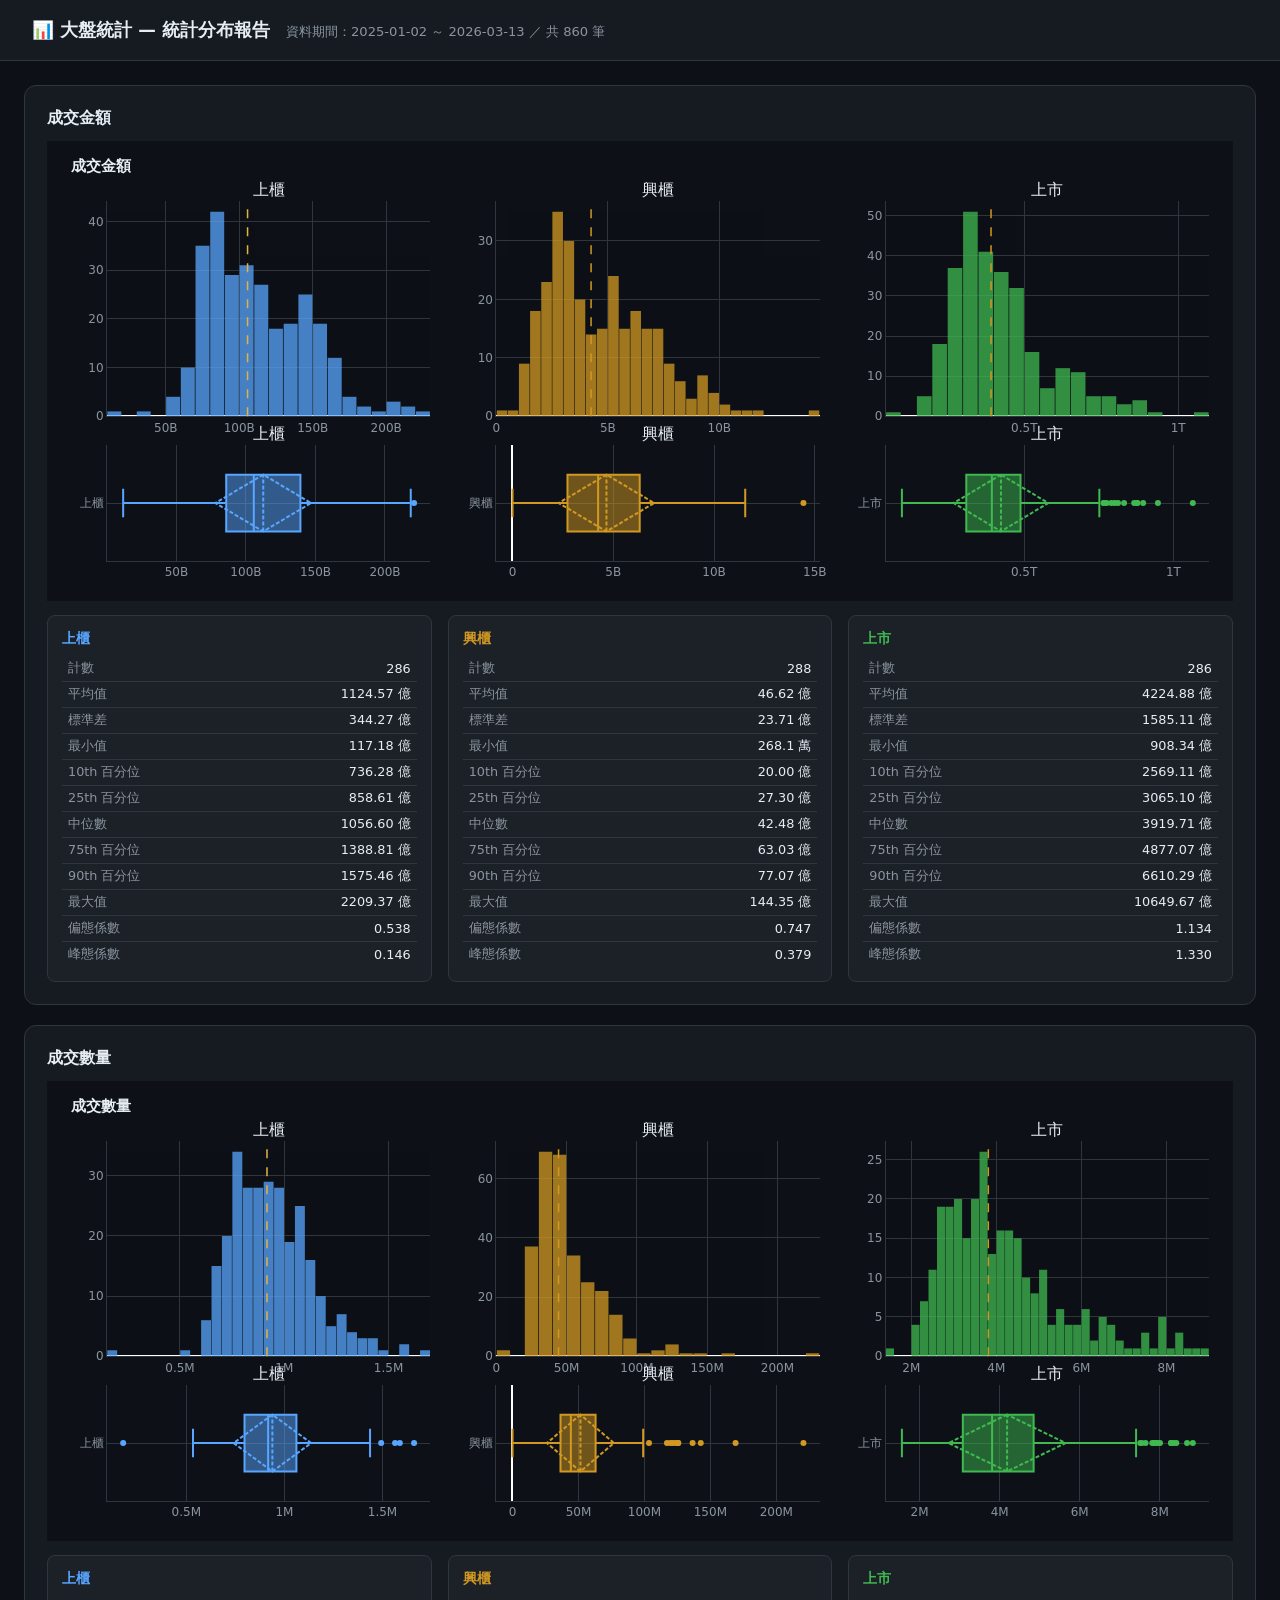
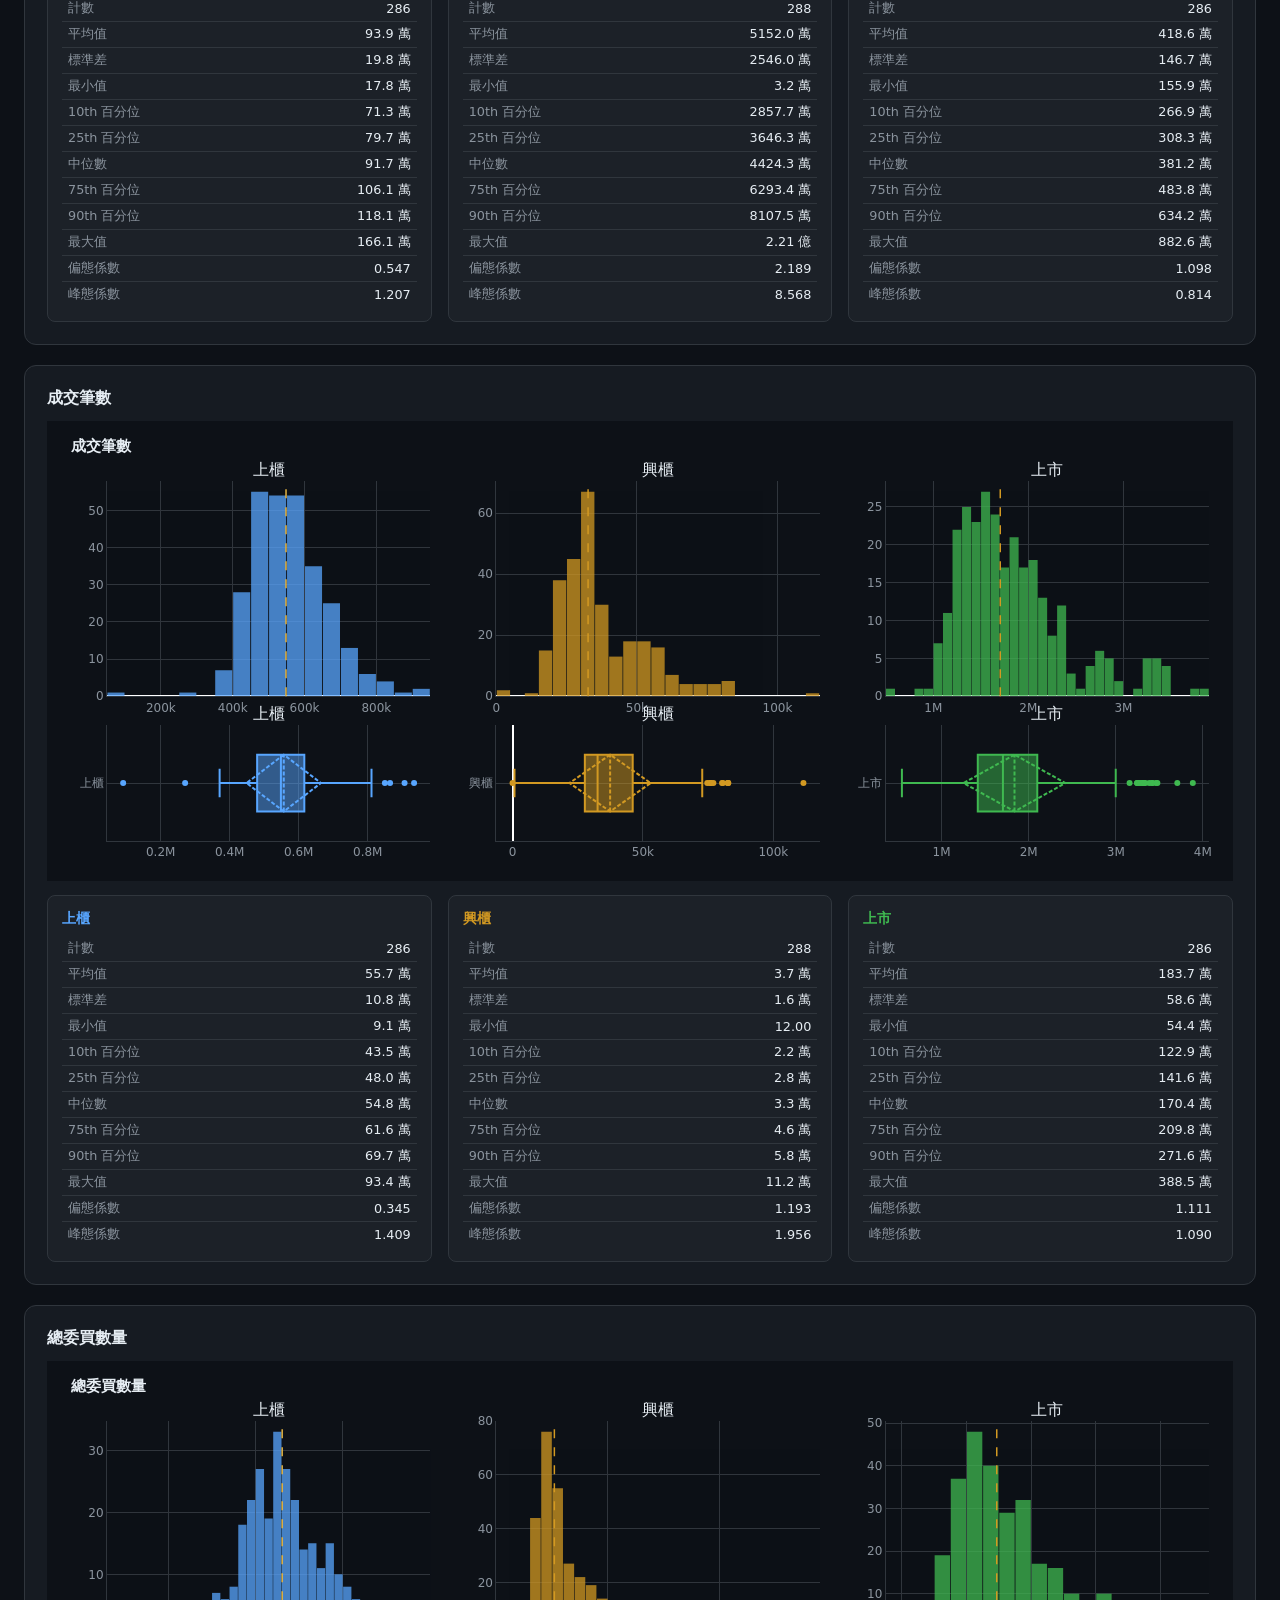
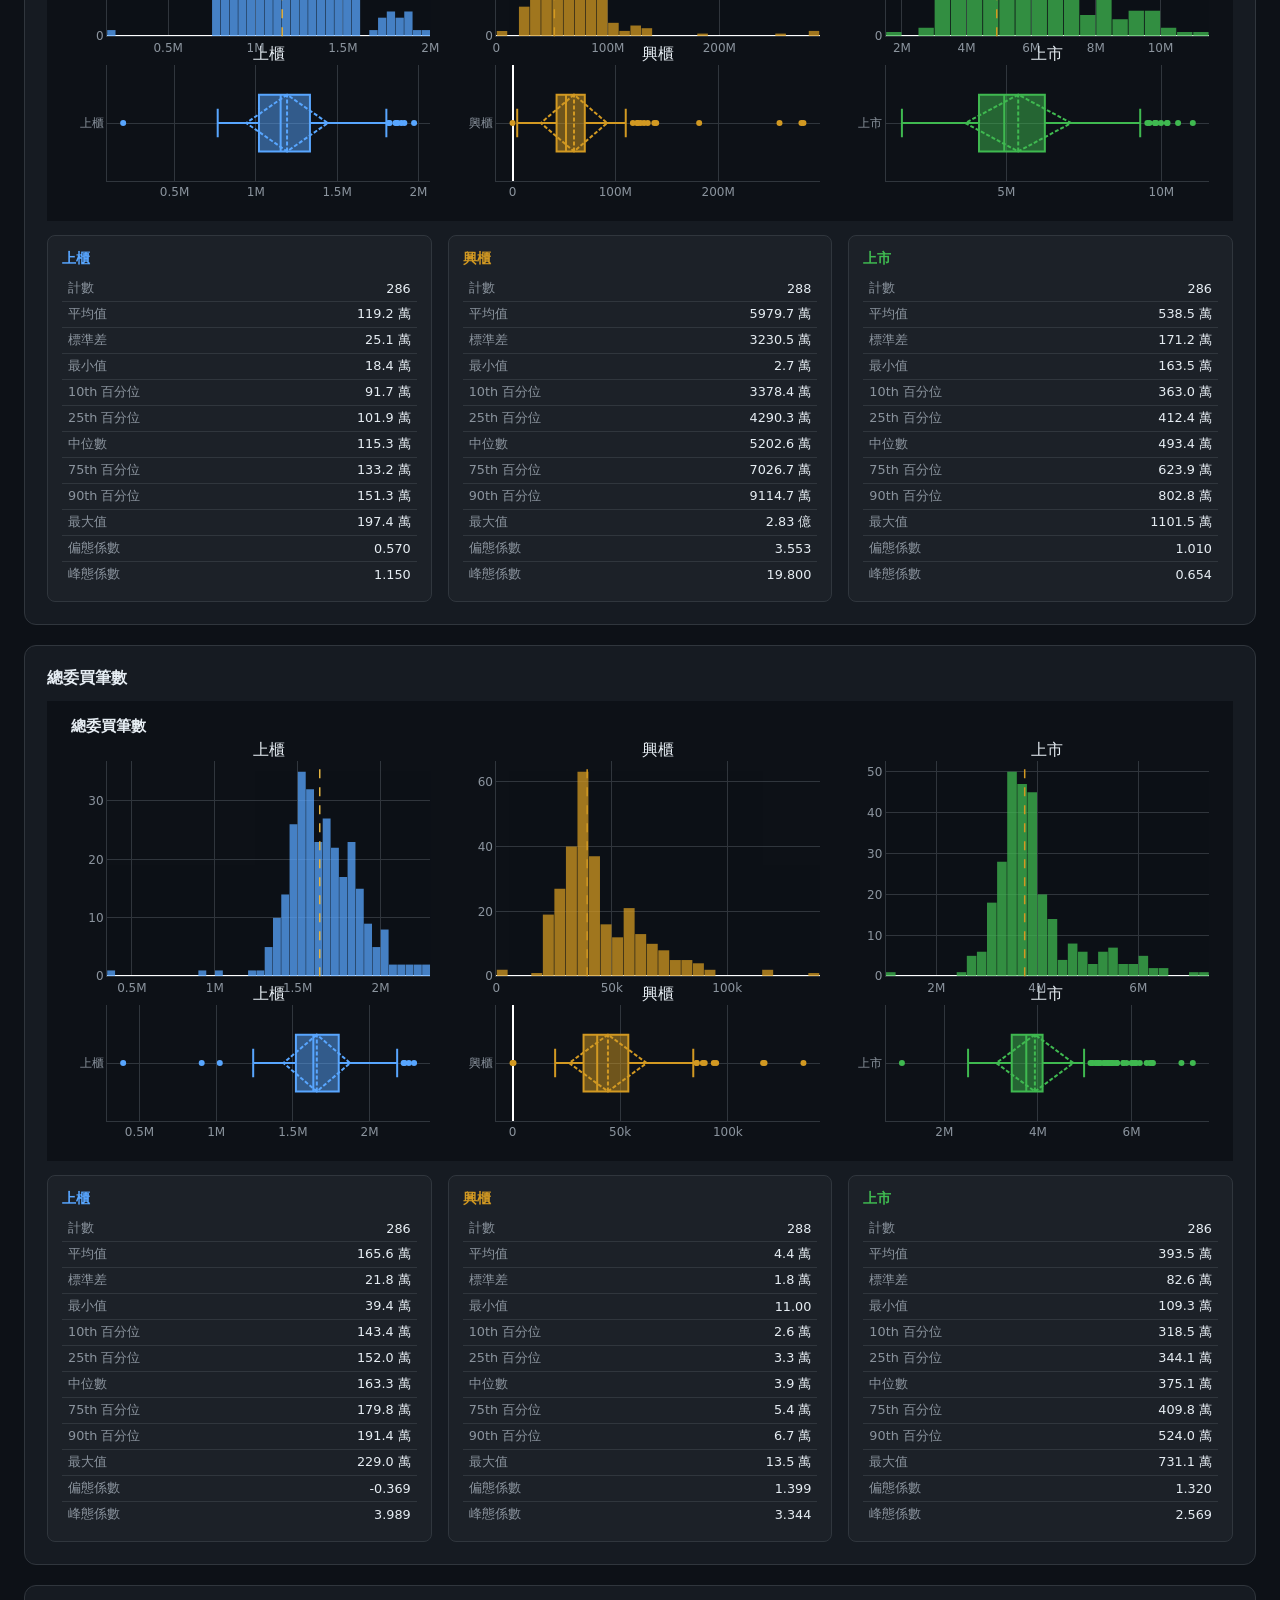
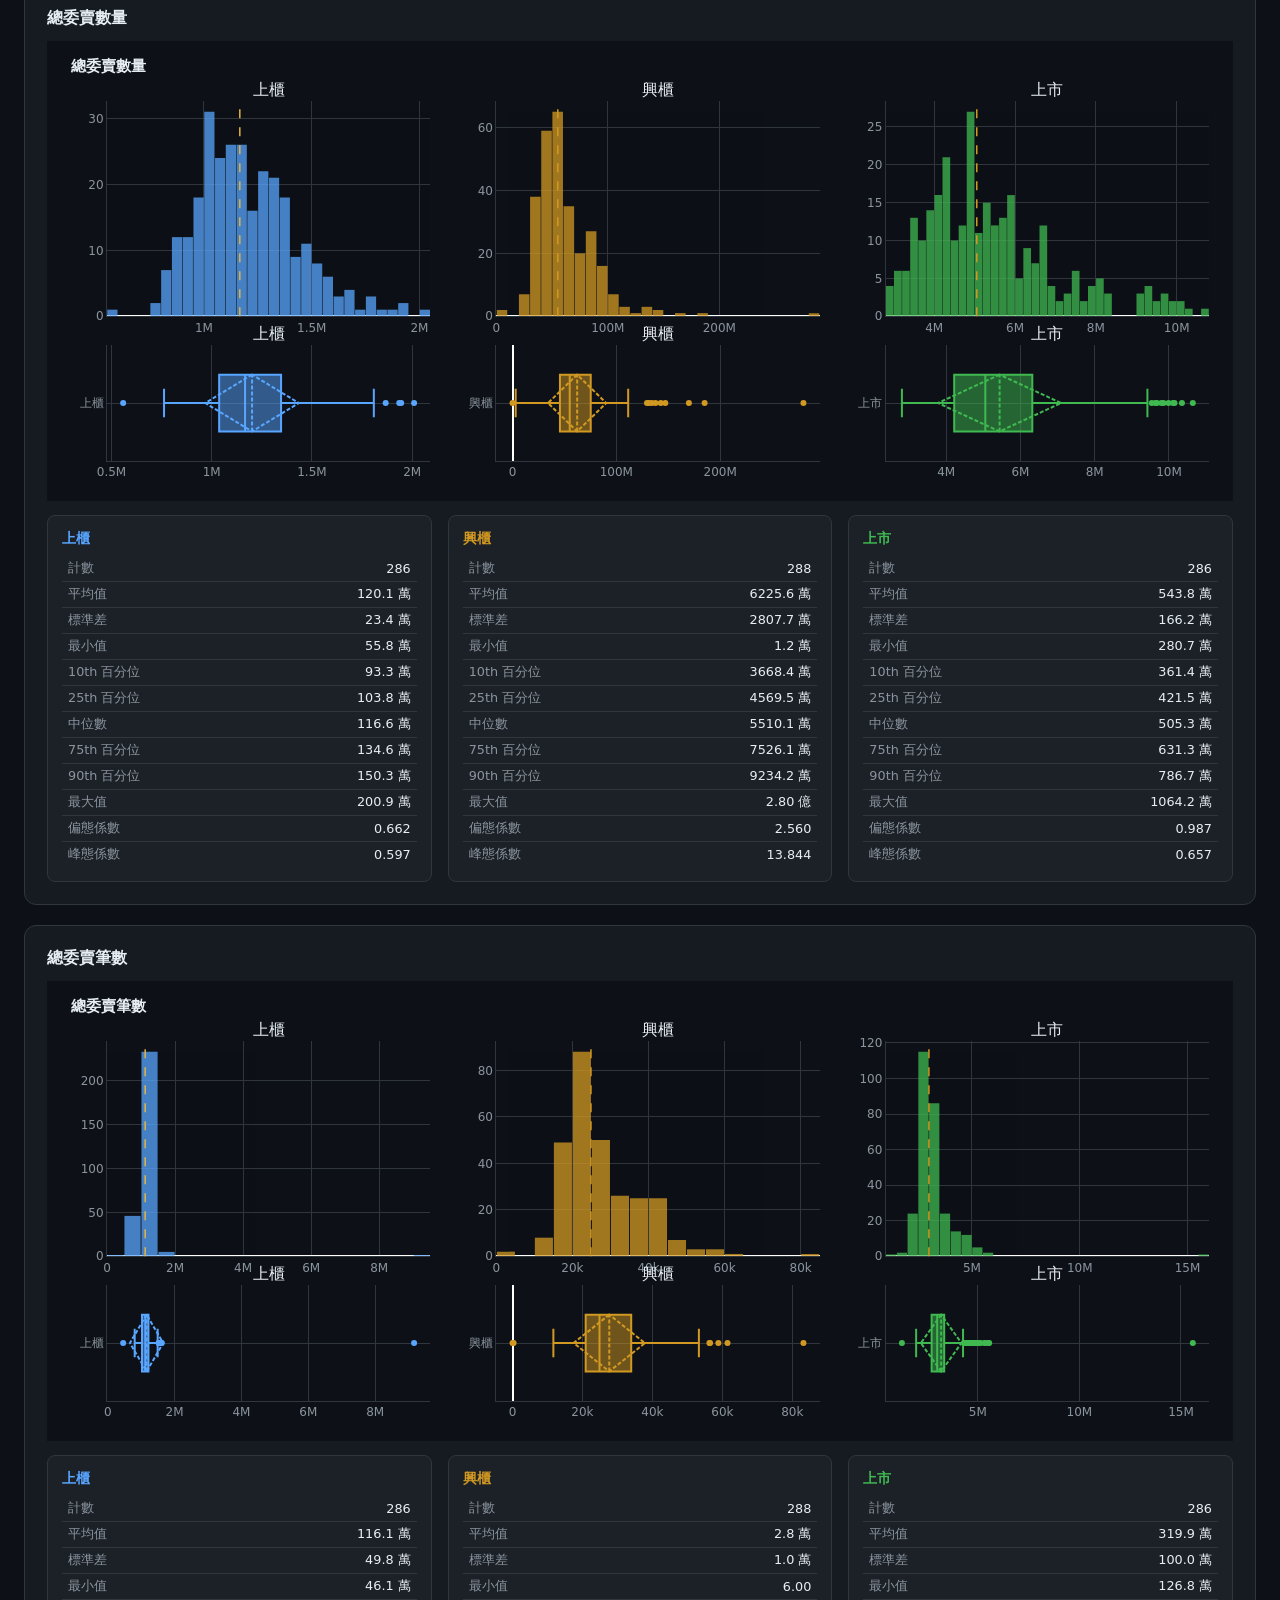
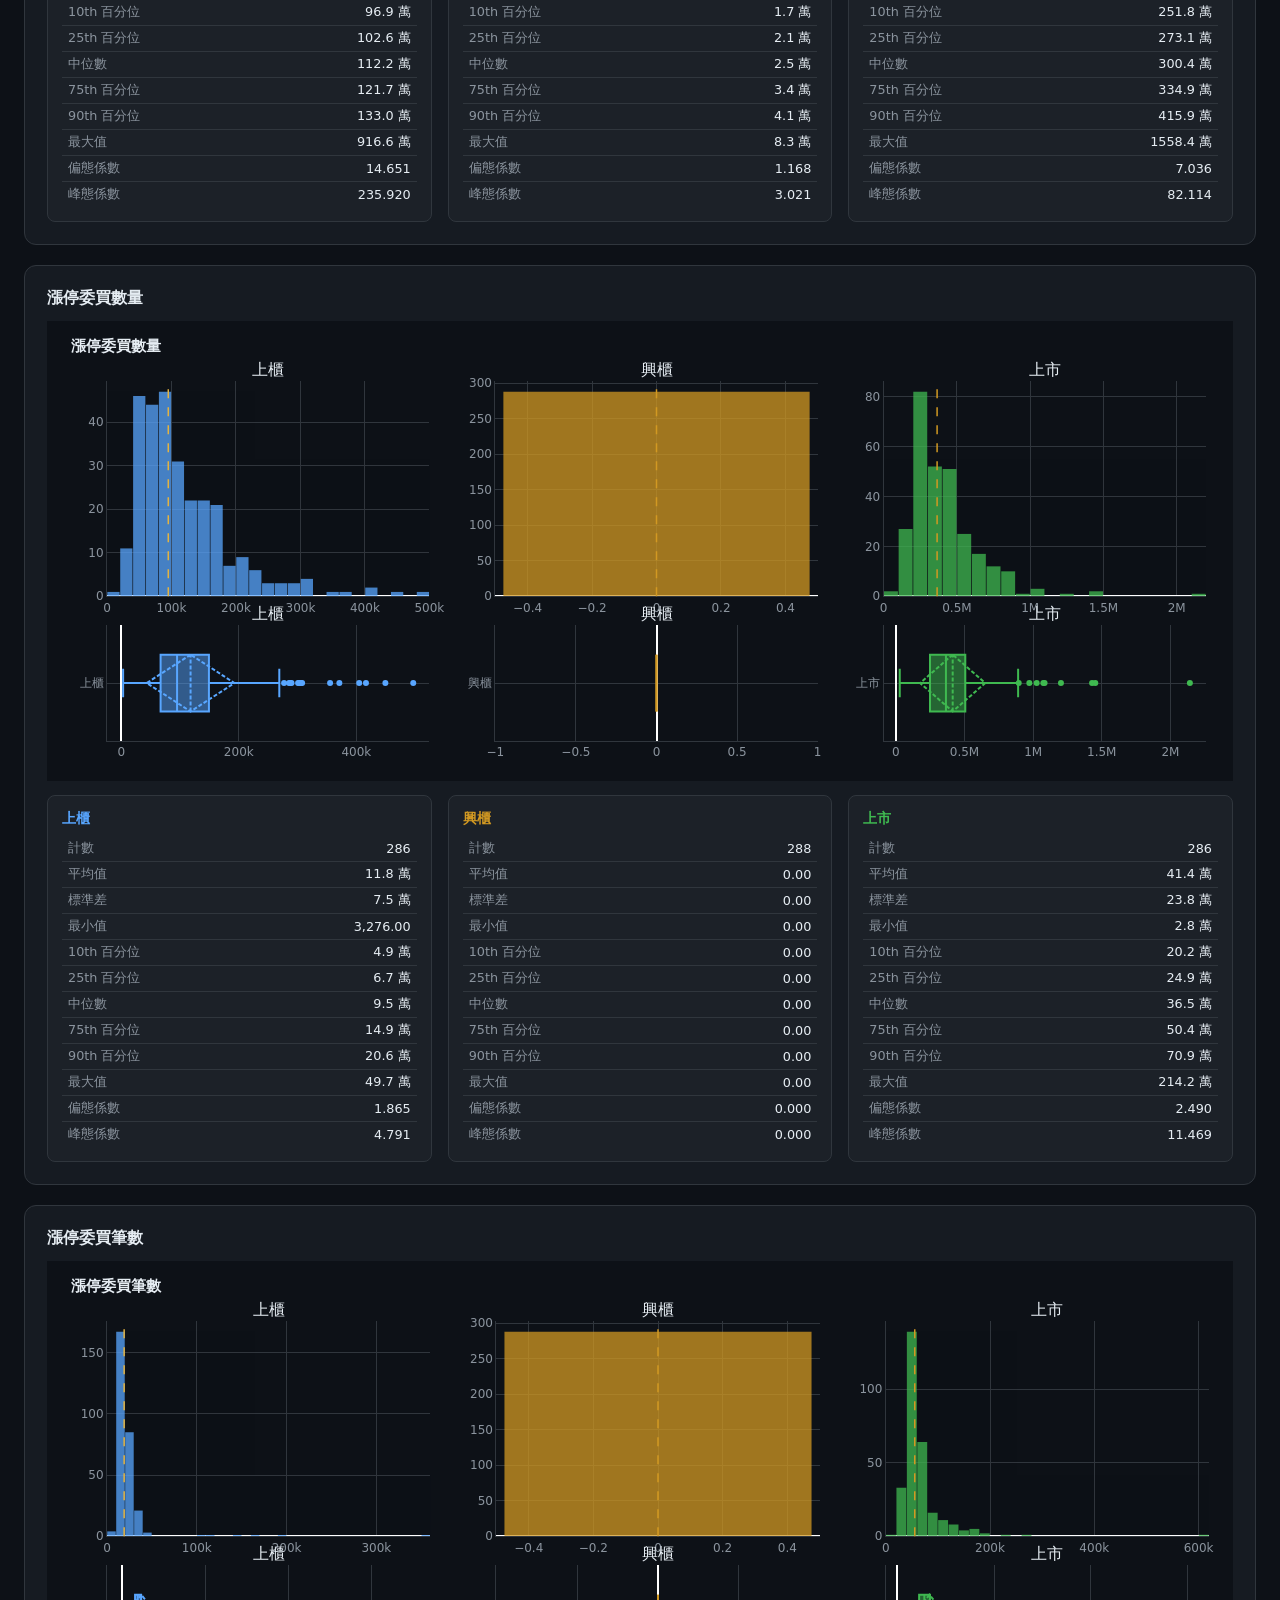
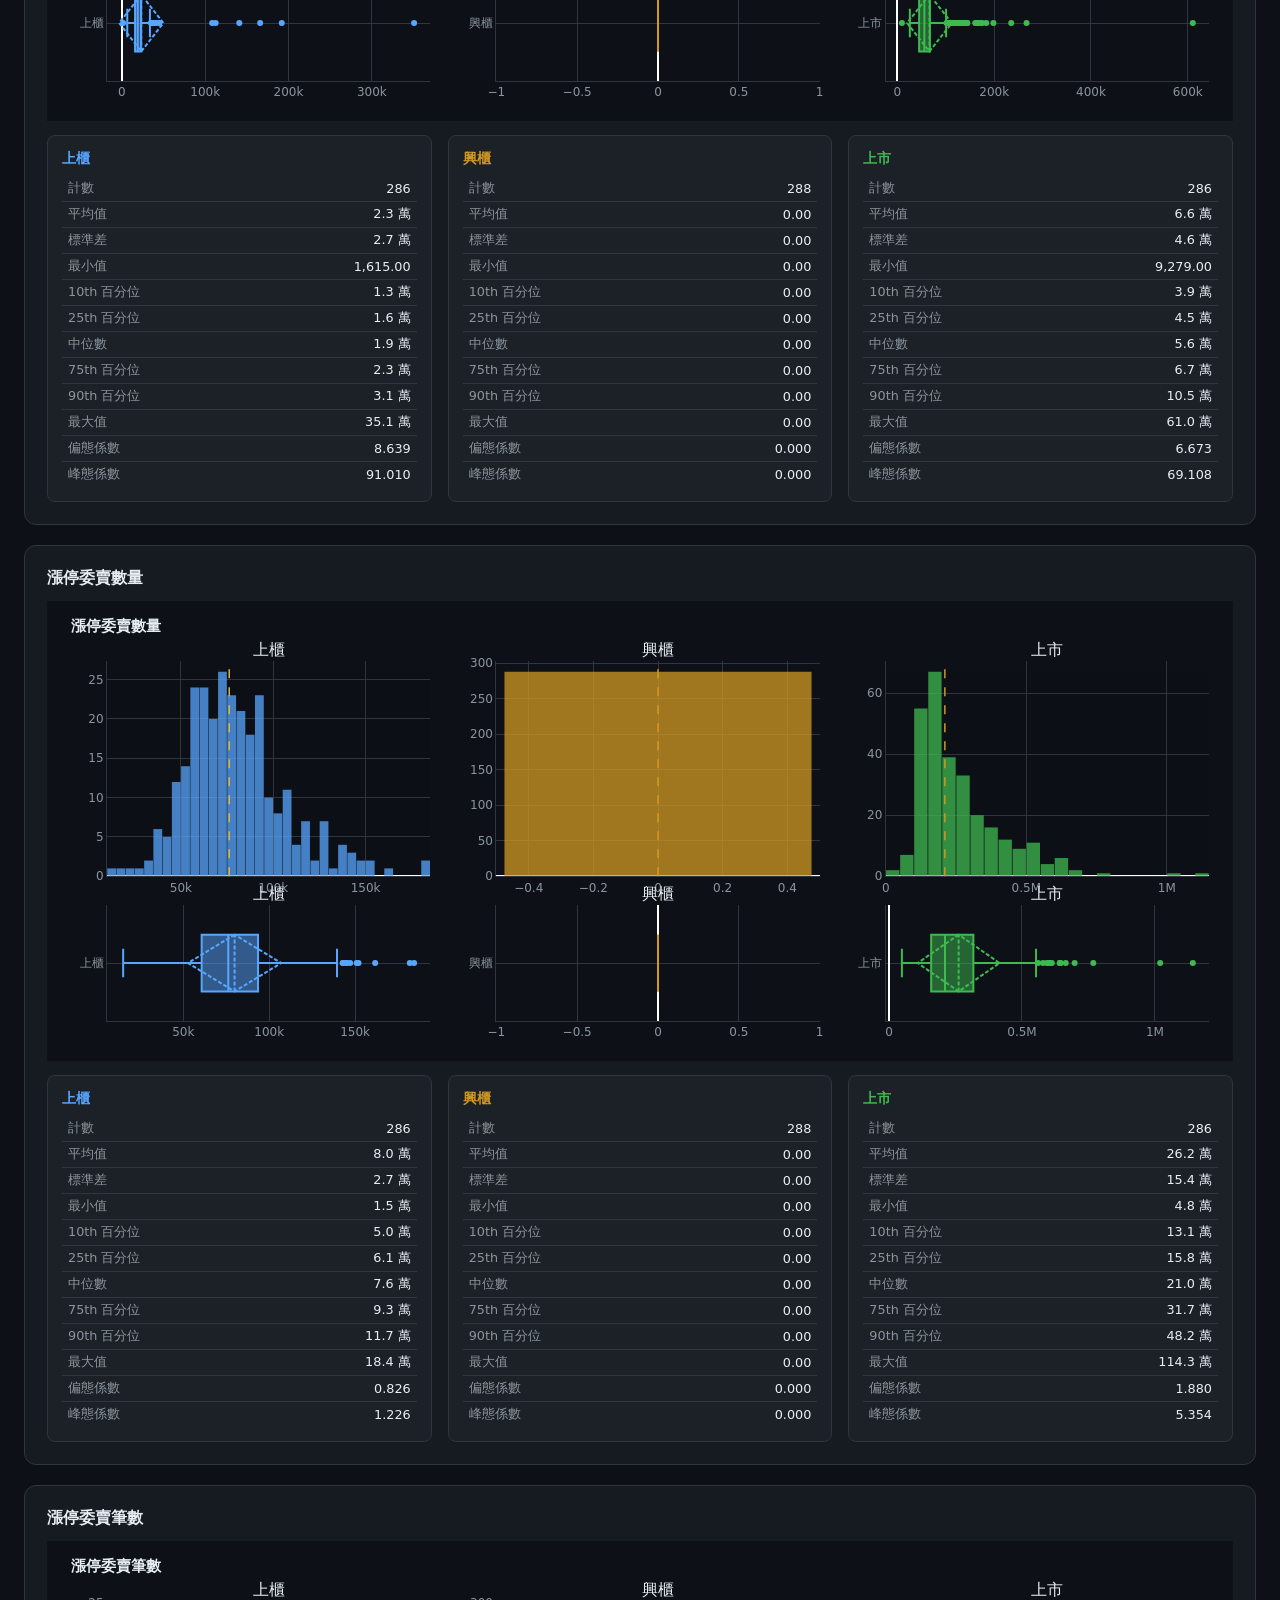
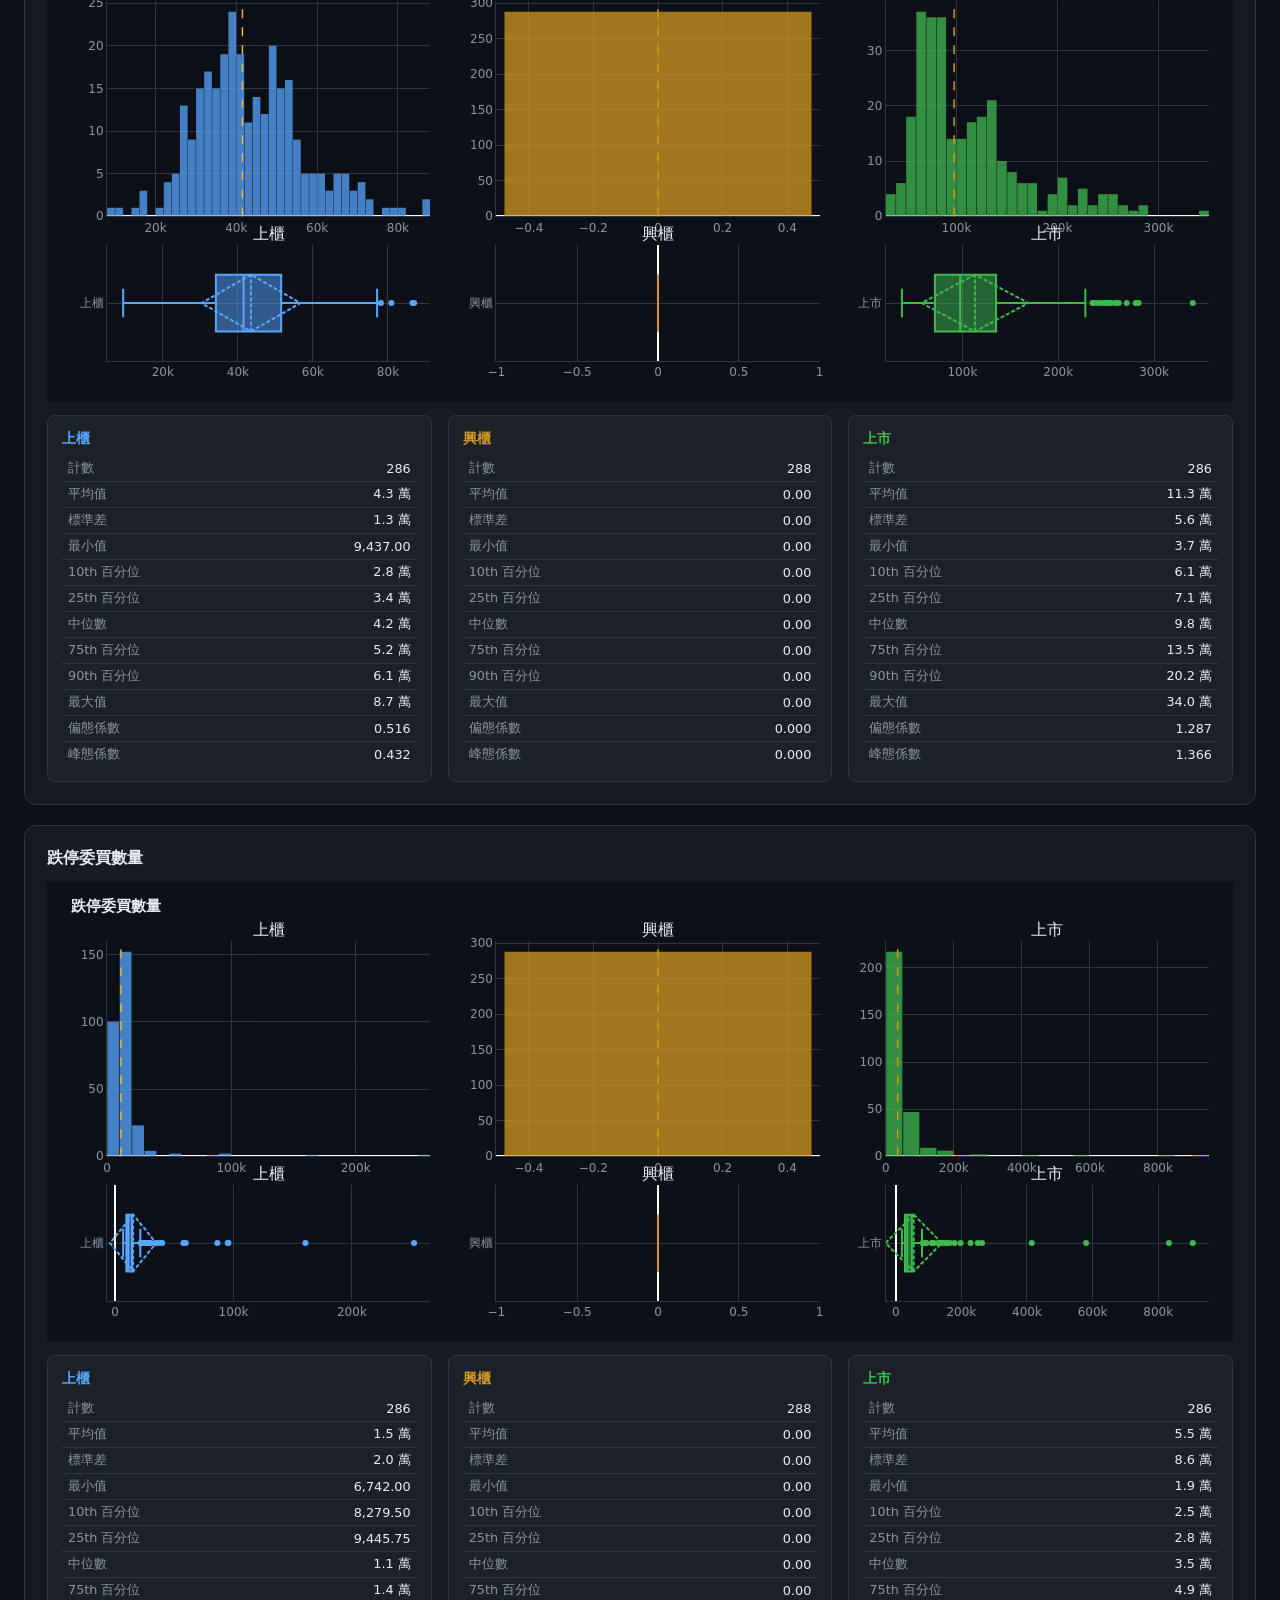
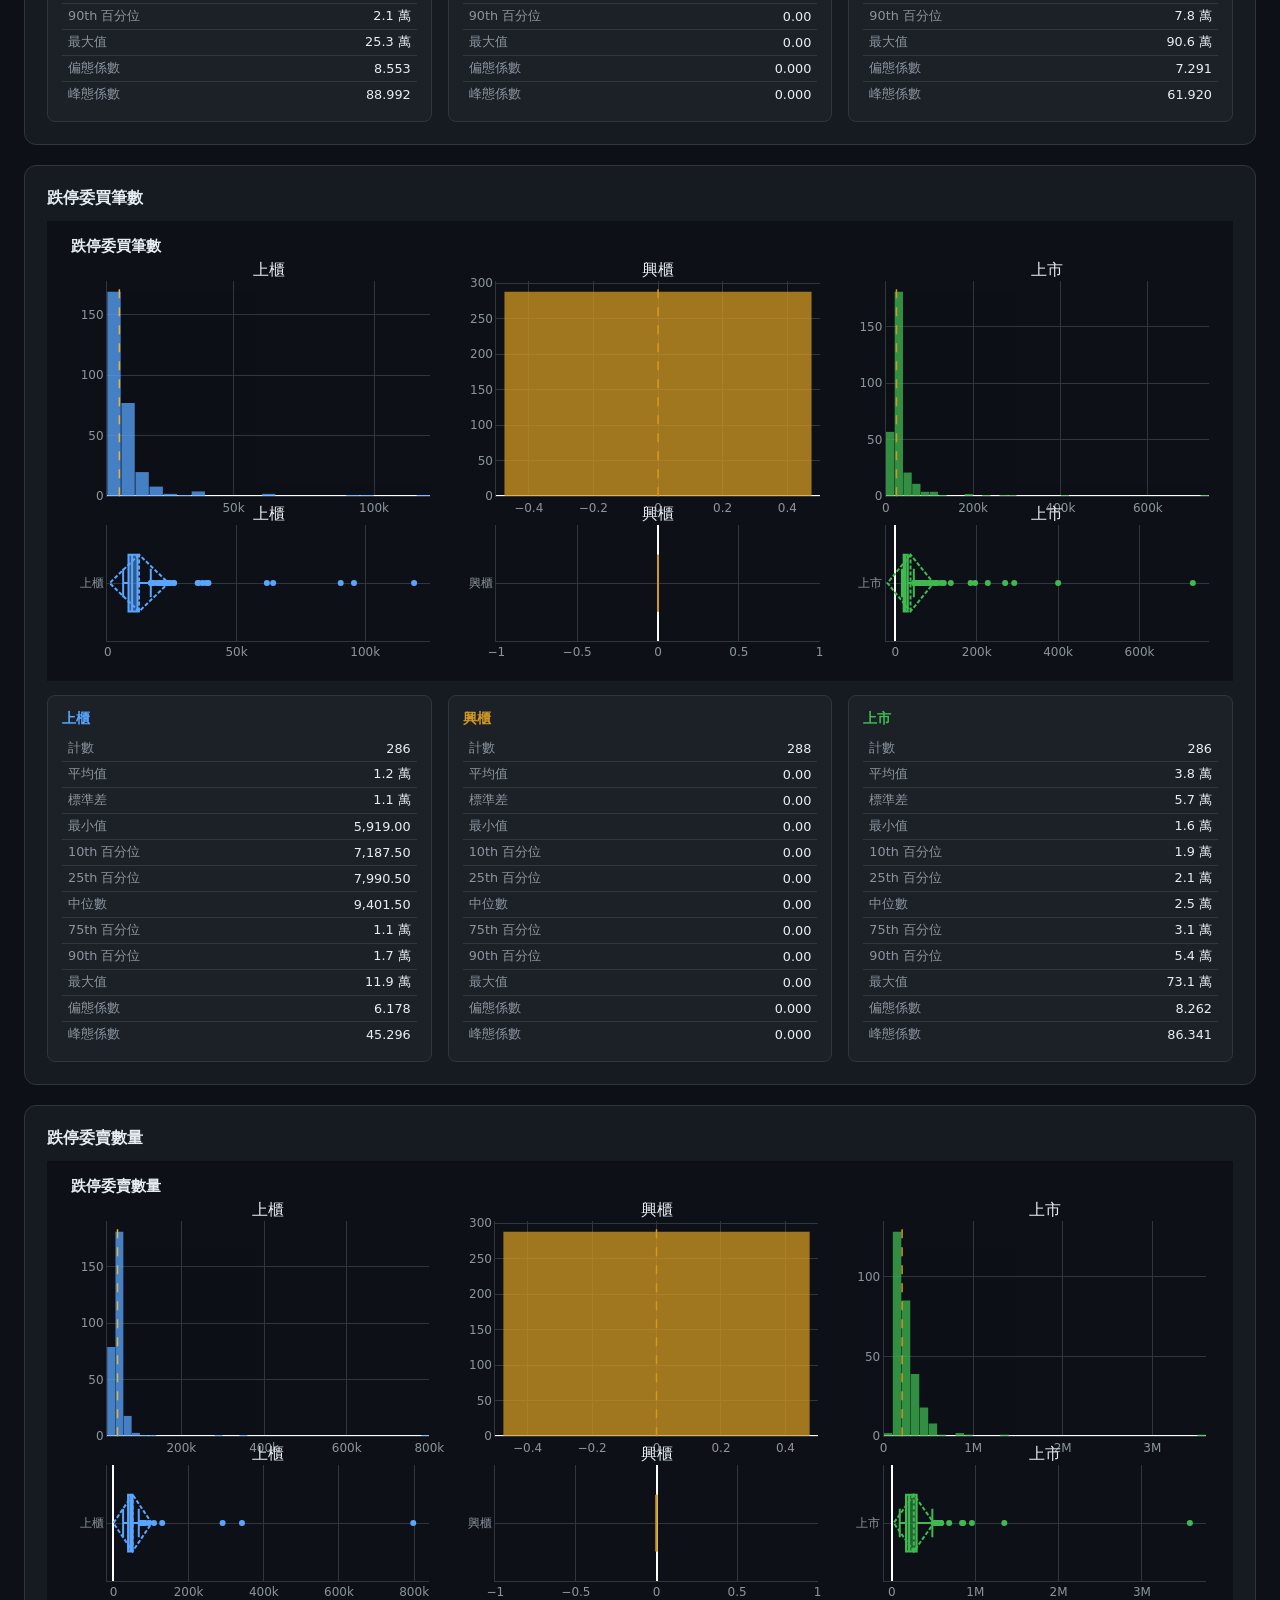
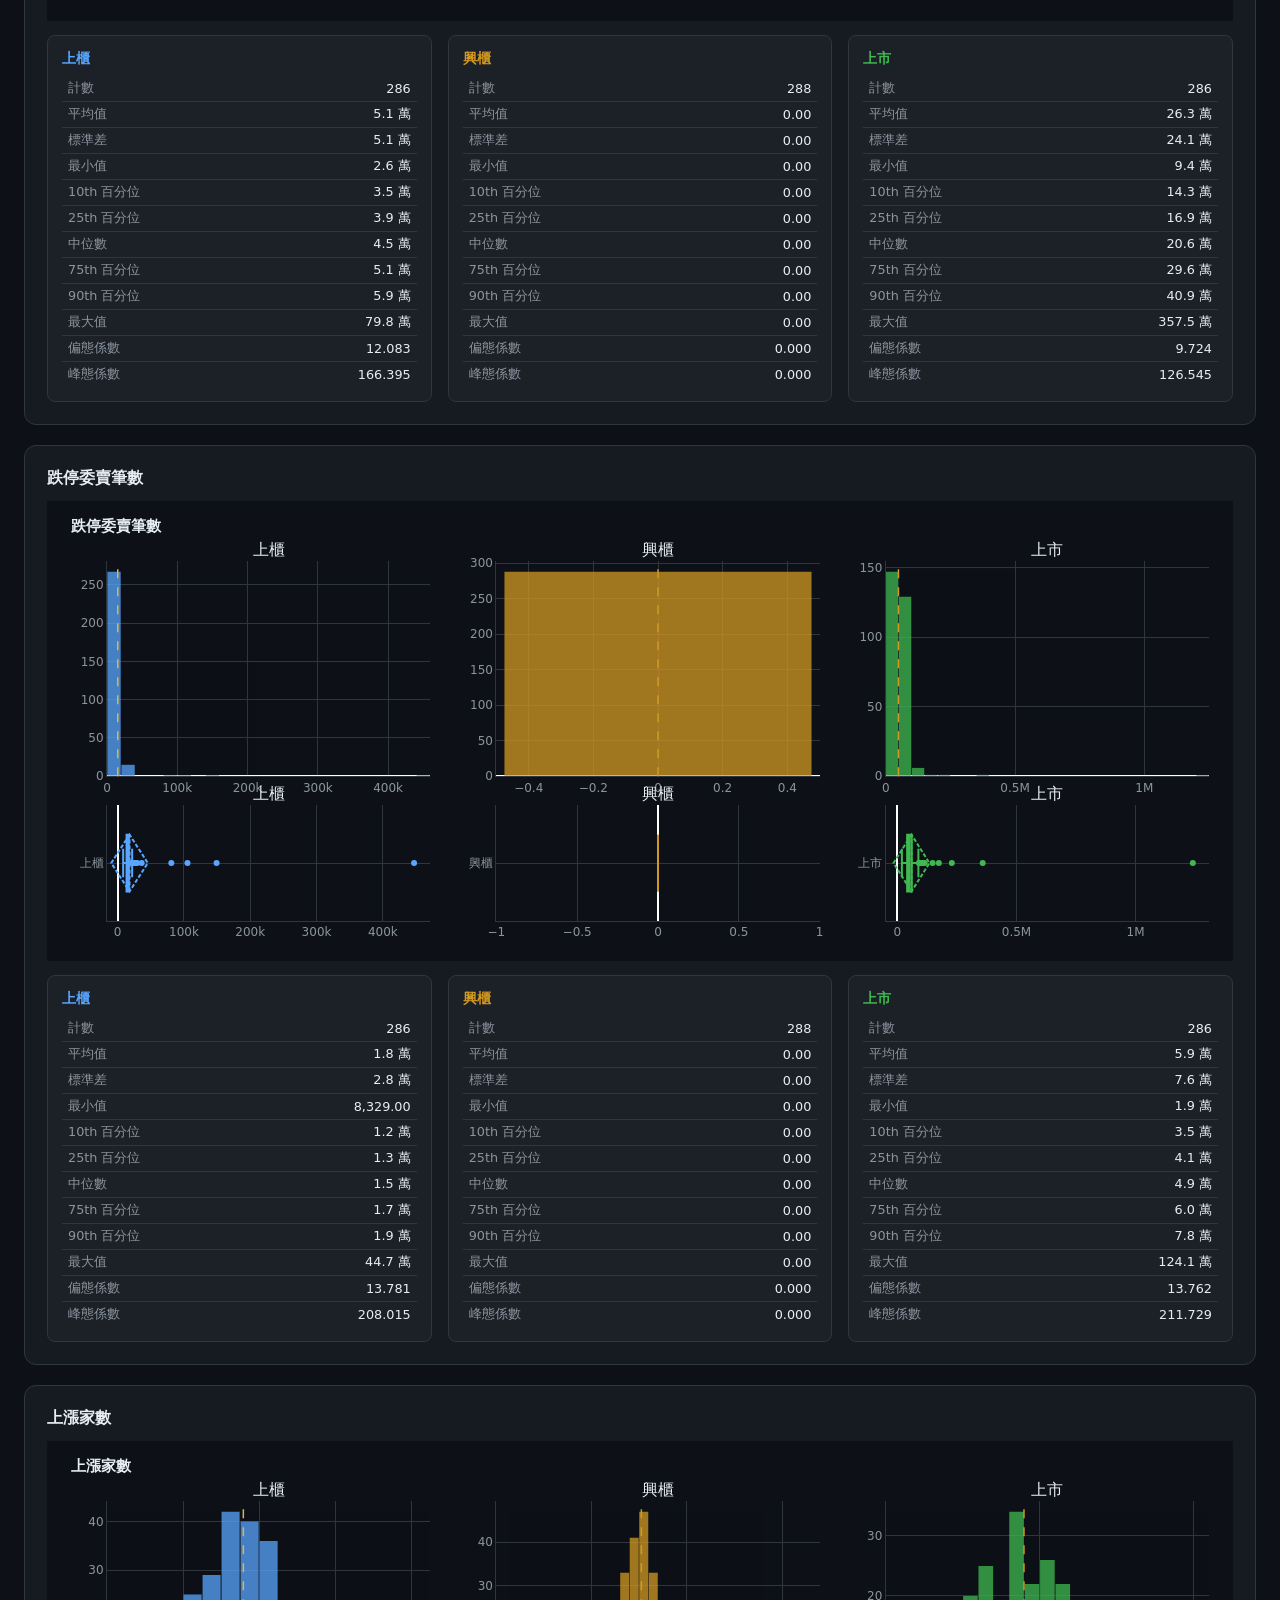
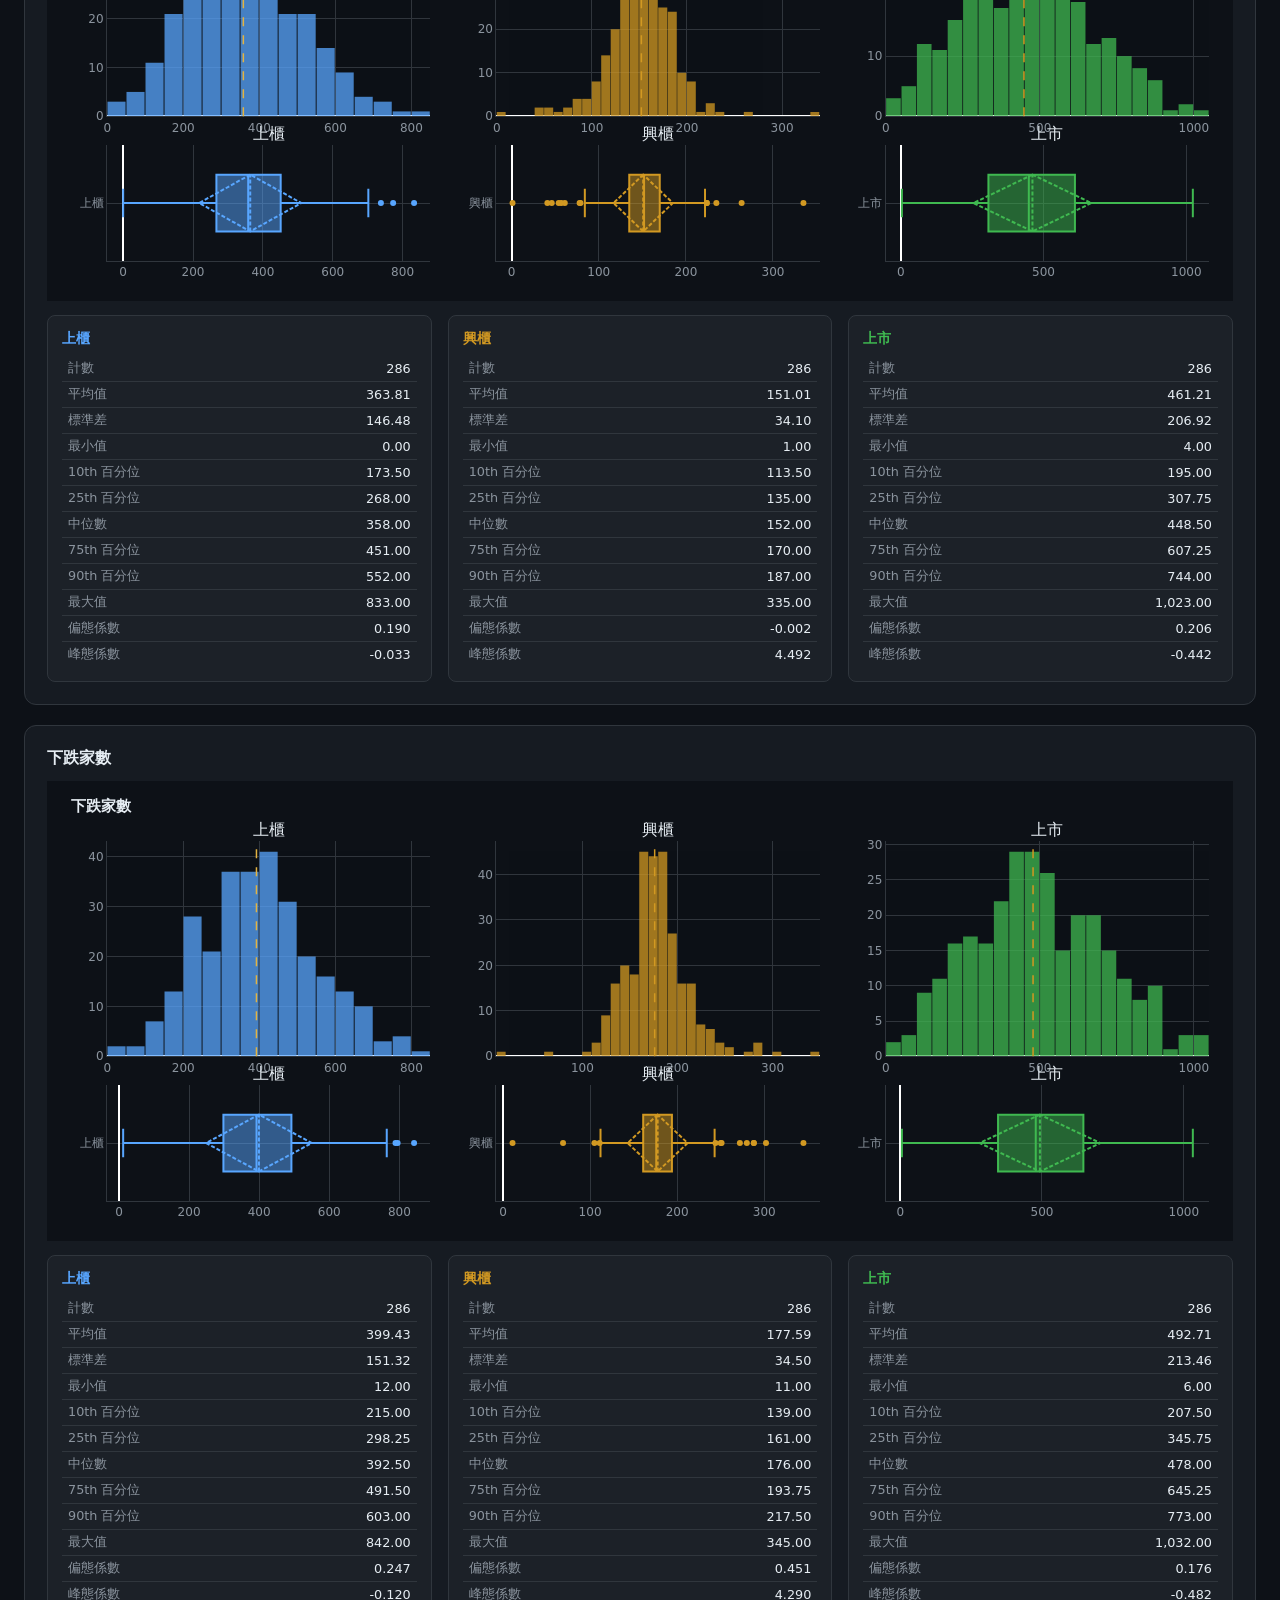
==== private/stats_report.html @ 51774fbe "Initial commit of the financial data analysis platform, including the main Flask application (app.py" ====
<!DOCTYPE html>
<html lang="zh-TW">
<head>
<meta charset="UTF-8"/>
<meta name="viewport" content="width=device-width,initial-scale=1.0"/>
<title>大盤統計 — 私下統計分布報告</title>
<script src="https://cdn.plot.ly/plotly-2.35.2.min.js"></script>
<style>
:root{
  --bg:#0d1117; --card:#161b22; --card2:#1c2128;
  --border:#30363d; --text:#e6edf3; --muted:#8b949e; --dim:#6e7681;
  --accent:#58a6ff; --green:#3fb950; --red:#f85149;
  --radius:8px; --radius-lg:12px;
}
*,*::before,*::after{box-sizing:border-box;margin:0;padding:0}
body{background:var(--bg);color:var(--text);font-family:'Inter','Noto Sans TC',system-ui;padding:0 0 60px}
header{background:var(--card);border-bottom:1px solid var(--border);padding:18px 32px;display:flex;align-items:baseline;gap:16px}
header h1{font-size:1.1rem;font-weight:700}
header .sub{font-size:.82rem;color:var(--muted)}
.main{max-width:1440px;margin:0 auto;padding:24px 24px}
.section{background:var(--card);border:1px solid var(--border);border-radius:var(--radius-lg);padding:22px;margin-bottom:20px}
.section-header{margin-bottom:12px}
.col-title{font-size:1rem;font-weight:700;color:var(--text)}
.tables-row{display:flex;gap:16px;flex-wrap:wrap;margin-top:14px}
.stat-block{flex:1;min-width:200px;background:var(--card2);border:1px solid var(--border);border-radius:var(--radius);padding:14px}
.stat-title{font-size:.85rem;font-weight:700;margin-bottom:8px}
.stats-table{width:100%;border-collapse:collapse;font-size:.8rem}
.stats-table td{padding:4px 6px;border-bottom:1px solid var(--border)}
.stats-table tr:last-child td{border-bottom:none}
.tb-label{color:var(--muted);width:55%}
.tb-val{color:var(--text);text-align:right;font-variant-numeric:tabular-nums}
::-webkit-scrollbar{width:6px;height:6px}
::-webkit-scrollbar-track{background:var(--bg)}
::-webkit-scrollbar-thumb{background:var(--border);border-radius:3px}
@media(max-width:640px){.main{padding:12px}.tables-row{flex-direction:column}}
</style>
</head>
<body>
<header>
  <h1>📊 大盤統計 — 統計分布報告</h1>
  <span class="sub">資料期間：2025-01-02 ～ 2026-03-13 ／ 共 860 筆</span>
</header>
<div class="main">

        <div class="section">
          <div class="section-header">
            <h2 class="col-title">成交金額</h2>
          </div>
          <div>                            <div id="2b24e6f2-2f9d-4be9-9aec-32a9dec51aea" class="plotly-graph-div" style="height:460px; width:100%;"></div>            <script type="text/javascript">                                    window.PLOTLYENV=window.PLOTLYENV || {};                                    if (document.getElementById("2b24e6f2-2f9d-4be9-9aec-32a9dec51aea")) {                    Plotly.newPlot(                        "2b24e6f2-2f9d-4be9-9aec-32a9dec51aea",                        [{"hovertemplate":"\u5340\u9593\uff1a%{x}\u003cbr\u003e\u7b46\u6578\uff1a%{y}\u003cextra\u003e\u003c\u002fextra\u003e","marker":{"color":"#58a6ff"},"name":"\u4e0a\u6ac3","nbinsx":40,"opacity":0.75,"showlegend":true,"x":[74948163550,78924345680,78700453390,93814853640,87823262980,108858891240,86541171780,86948689550,63206304290,74473833420,86976052870,88429503800,72428761400,70963754660,85980854380,76815270800,85821141070,76327791830,82115125570,91299717330,94377048120,101980334670,97532753320,84577525570,89429135220,92954503480,103000828650,115563612860,89561001570,84994758330,86722790680,94501256590,79209543090,108034519800,83621031540,89617501590,86291606760,103722882570,94145974120,92720473590,99414503200,97868986540,98715807750,87877081440,86538271720,98463478210,98246094130,98016423030,112434669660,104236859180,107819281610,92619476500,73954960280,88991799270,94014949140,73055919560,66339252900,11718314920,55592989800,65223196230,37637813160,79672510570,76851874240,68707842330,81180804690,75397430730,57177136960,53615017300,62973679250,66244832030,72257187750,78572724110,73301754060,81113588050,82436362270,77899522310,90846713340,68790124170,79873592310,72694619280,98892225240,87907127840,100340115250,97632013410,80973604710,73038868520,66263210390,65554935970,75377117170,72885435210,81907547630,64052105540,70243895480,70918647480,76398495920,59990309900,74421781660,77241059680,82717437240,75574377270,84926489710,104783942110,111224654110,105181297460,97377110930,75929640580,98493147080,80575453870,80261059620,82955355630,71264199640,97659331260,106286872150,103828577810,95687978330,88071664040,88229932710,86523755180,91625658910,102014514330,81114777990,76552863090,88990882990,109912121650,103087884770,71493715660,100061901360,113859564750,97233632820,103472311590,83666512370,111001130090,76117391520,82210523740,72078660320,83214634860,87137719810,85473163010,108657053030,105467903390,88501596290,104119083730,102345619640,137115593910,136699093790,123126197100,146117210090,175072182790,145519297170,164315620400,158329338910,156383422290,130889102820,116307744690,114548702970,106540034040,116294951240,134554837550,148753847760,146744160470,141048498140,153227388460,145449743750,147578818160,145501475600,158718184580,152618700070,162197716840,160037311390,146656106470,133564430550,135723034250,139379979670,153636826170,161962271380,150543400550,162227254740,144681736970,135248979690,118111049280,101623803300,116289565560,126468846140,113886052890,145316977940,130065224350,120422319290,114644290430,149082668470,118053194360,125092695560,91184518410,105012531040,116947197730,104273645580,92303620950,106806344850,140639459550,129929533990,139217369470,128401426400,112538805010,129646183500,128382507970,127499436210,104503895280,103824871870,124043180940,123453710610,153856661430,114872688810,122414642870,125954936290,103057179170,117234802730,117405232280,136073166200,131165425900,121678683870,128954671280,132701180570,119793118100,108412127860,119969292970,112887860870,80260586970,97430194900,115308248850,145045669170,162333423750,130252003560,105852133720,138000014580,115567287430,98010050530,113541786270,117287789490,132492644140,140448116990,127701653060,133955542450,129031843050,147468968310,157673817490,164140686200,153247350180,146068770050,151313040420,145840803340,151133435480,163124196080,155149489970,147793023000,163910240910,148842325730,181453966220,220937222290,197811825540,170746269520,151019054820,184060436820,218540983700,217450796610,170863613990,142731582850,176264564490,139175074390,152043340950,157417495180,141600611530,141288515400,117332739090,153633822520,165215033350,200366998830,207059117450,169419267890,200665279520,168479740410,154269009040,129175264780,117704653830,141466807850,145767691580,158266202620,137472638480],"type":"histogram","xaxis":"x","yaxis":"y"},{"boxmean":"sd","hovertemplate":"%{x}\u003cextra\u003e\u003c\u002fextra\u003e","line":{"color":"#58a6ff"},"marker":{"color":"#58a6ff"},"name":"\u4e0a\u6ac3","showlegend":false,"x":[74948163550,78924345680,78700453390,93814853640,87823262980,108858891240,86541171780,86948689550,63206304290,74473833420,86976052870,88429503800,72428761400,70963754660,85980854380,76815270800,85821141070,76327791830,82115125570,91299717330,94377048120,101980334670,97532753320,84577525570,89429135220,92954503480,103000828650,115563612860,89561001570,84994758330,86722790680,94501256590,79209543090,108034519800,83621031540,89617501590,86291606760,103722882570,94145974120,92720473590,99414503200,97868986540,98715807750,87877081440,86538271720,98463478210,98246094130,98016423030,112434669660,104236859180,107819281610,92619476500,73954960280,88991799270,94014949140,73055919560,66339252900,11718314920,55592989800,65223196230,37637813160,79672510570,76851874240,68707842330,81180804690,75397430730,57177136960,53615017300,62973679250,66244832030,72257187750,78572724110,73301754060,81113588050,82436362270,77899522310,90846713340,68790124170,79873592310,72694619280,98892225240,87907127840,100340115250,97632013410,80973604710,73038868520,66263210390,65554935970,75377117170,72885435210,81907547630,64052105540,70243895480,70918647480,76398495920,59990309900,74421781660,77241059680,82717437240,75574377270,84926489710,104783942110,111224654110,105181297460,97377110930,75929640580,98493147080,80575453870,80261059620,82955355630,71264199640,97659331260,106286872150,103828577810,95687978330,88071664040,88229932710,86523755180,91625658910,102014514330,81114777990,76552863090,88990882990,109912121650,103087884770,71493715660,100061901360,113859564750,97233632820,103472311590,83666512370,111001130090,76117391520,82210523740,72078660320,83214634860,87137719810,85473163010,108657053030,105467903390,88501596290,104119083730,102345619640,137115593910,136699093790,123126197100,146117210090,175072182790,145519297170,164315620400,158329338910,156383422290,130889102820,116307744690,114548702970,106540034040,116294951240,134554837550,148753847760,146744160470,141048498140,153227388460,145449743750,147578818160,145501475600,158718184580,152618700070,162197716840,160037311390,146656106470,133564430550,135723034250,139379979670,153636826170,161962271380,150543400550,162227254740,144681736970,135248979690,118111049280,101623803300,116289565560,126468846140,113886052890,145316977940,130065224350,120422319290,114644290430,149082668470,118053194360,125092695560,91184518410,105012531040,116947197730,104273645580,92303620950,106806344850,140639459550,129929533990,139217369470,128401426400,112538805010,129646183500,128382507970,127499436210,104503895280,103824871870,124043180940,123453710610,153856661430,114872688810,122414642870,125954936290,103057179170,117234802730,117405232280,136073166200,131165425900,121678683870,128954671280,132701180570,119793118100,108412127860,119969292970,112887860870,80260586970,97430194900,115308248850,145045669170,162333423750,130252003560,105852133720,138000014580,115567287430,98010050530,113541786270,117287789490,132492644140,140448116990,127701653060,133955542450,129031843050,147468968310,157673817490,164140686200,153247350180,146068770050,151313040420,145840803340,151133435480,163124196080,155149489970,147793023000,163910240910,148842325730,181453966220,220937222290,197811825540,170746269520,151019054820,184060436820,218540983700,217450796610,170863613990,142731582850,176264564490,139175074390,152043340950,157417495180,141600611530,141288515400,117332739090,153633822520,165215033350,200366998830,207059117450,169419267890,200665279520,168479740410,154269009040,129175264780,117704653830,141466807850,145767691580,158266202620,137472638480],"type":"box","xaxis":"x4","yaxis":"y4"},{"hovertemplate":"\u5340\u9593\uff1a%{x}\u003cbr\u003e\u7b46\u6578\uff1a%{y}\u003cextra\u003e\u003c\u002fextra\u003e","marker":{"color":"#d29922"},"name":"\u8208\u6ac3","nbinsx":40,"opacity":0.75,"showlegend":false,"x":[2637740010,3364920093,3053277103,3569167540,3141129991,2923862896,3049004099,3446320519,2940030988,3418422243,3734697709,2393205404,3049889004,2417550842,3209784414,3342000555,2921967193,2923553407,2711083145,2497387937,2896357011,3010985820,3003212273,2913641273,2295748233,2100742568,2382600831,2849667664,2600734476,2731726655,2681950272,2724985434,2509602121,2691851568,2554248458,2334280658,2581223727,2574539101,2563459132,3064005468,3180492542,2582630209,2718578097,2745091151,2977961753,2675282027,2671108095,2210384378,2312932877,2383444526,1932905880,2223276834,2328635838,2880758543,3335370788,1902829358,1463383562,6381558132,3777089705,4230030158,4258286959,2264276338,2144287213,1636602356,1569148239,1341381565,1229407763,1397959337,1423887677,1449723195,1357865942,1613406236,1557140523,1807387422,1724227434,1686561260,2680700,1891660260,1050054968,1232764333,1686043732,1908618320,2018823689,2231180714,2338657612,2167468561,2167959401,2073453370,1999750308,1791032746,2762260805,2090293245,1759679068,1540738574,2000297127,2717325699,1875296691,1718907675,2694589468,2518026402,3586373152,5025386782,4482678657,3636052645,3097733820,2509009279,2019808452,3456149355,4846182274,4975213161,4381923998,4173059008,5223105250,4782180746,5456582383,9083594601,7118964175,5677412880,5141833894,5359944070,4697290654,3374977471,2887086454,3569943535,3927497144,4209367843,3117780774,2712317440,3803617693,5398550418,4239263757,14435260886,8268757229,5517160900,3392361180,4503609247,3261783137,4004055099,2768813519,4256867969,3500639113,4362900215,4359451416,3575140588,5001277204,5471473857,8048333076,6574676646,7261023933,7042111518,6064930618,7613516498,5922443904,9698479866,8648466411,7479770007,9221747915,6522547021,7917993213,6759271718,7384249024,6688450523,5491640342,5156557250,5452308945,6982867544,8299024173,7269548857,7393828355,7734714114,6087530893,6438795476,6466198916,5970116697,6535886887,5842343759,6843577173,6008579631,5444305679,6325961040,4629611219,4407494989,6544995310,6357432623,5532625354,6087856548,3718799179,5165994817,5528891263,7904167974,5277336502,5436980109,4571000806,6647635088,5978473635,5090547603,6295315740,9254407424,8519491408,9445590649,10925023389,7613321067,6016279456,8001161925,6461473357,3308983901,5221654970,4825077090,7021786155,6148372991,6142475967,4734368167,4510399025,7534688564,5383184698,7041882188,6804429419,9549233797,10247064101,6271527032,3645206360,3611109627,673512800,3444914078,4554634798,3563893958,3354954493,3274895320,4056923457,3774073920,3602066461,4112868593,3673945003,3323296200,3116858181,3069806421,3281198696,3131441461,3943531199,2957842815,3464542296,5309263683,6733059868,4814728901,5138983785,4619068813,5102355756,4814279542,4800385310,3623544911,3621706990,5248757532,7527913134,6397810800,5921353843,6883464661,7403849296,7017140211,6575221254,6141814887,7246311141,8520415933,9676078488,7694457892,7449994548,5909542559,5105326257,6193818155,5753847051,5783659629,5278043986,5830590712,5961377438,6518723615,8182127898,9248002889,9558965180,10335564467,11094865527,11545939746,9338526925,7067331762,5726812520,7528020120,6995847604,9277103599,7266581873,8330268959],"type":"histogram","xaxis":"x2","yaxis":"y2"},{"boxmean":"sd","hovertemplate":"%{x}\u003cextra\u003e\u003c\u002fextra\u003e","line":{"color":"#d29922"},"marker":{"color":"#d29922"},"name":"\u8208\u6ac3","showlegend":false,"x":[2637740010,3364920093,3053277103,3569167540,3141129991,2923862896,3049004099,3446320519,2940030988,3418422243,3734697709,2393205404,3049889004,2417550842,3209784414,3342000555,2921967193,2923553407,2711083145,2497387937,2896357011,3010985820,3003212273,2913641273,2295748233,2100742568,2382600831,2849667664,2600734476,2731726655,2681950272,2724985434,2509602121,2691851568,2554248458,2334280658,2581223727,2574539101,2563459132,3064005468,3180492542,2582630209,2718578097,2745091151,2977961753,2675282027,2671108095,2210384378,2312932877,2383444526,1932905880,2223276834,2328635838,2880758543,3335370788,1902829358,1463383562,6381558132,3777089705,4230030158,4258286959,2264276338,2144287213,1636602356,1569148239,1341381565,1229407763,1397959337,1423887677,1449723195,1357865942,1613406236,1557140523,1807387422,1724227434,1686561260,2680700,1891660260,1050054968,1232764333,1686043732,1908618320,2018823689,2231180714,2338657612,2167468561,2167959401,2073453370,1999750308,1791032746,2762260805,2090293245,1759679068,1540738574,2000297127,2717325699,1875296691,1718907675,2694589468,2518026402,3586373152,5025386782,4482678657,3636052645,3097733820,2509009279,2019808452,3456149355,4846182274,4975213161,4381923998,4173059008,5223105250,4782180746,5456582383,9083594601,7118964175,5677412880,5141833894,5359944070,4697290654,3374977471,2887086454,3569943535,3927497144,4209367843,3117780774,2712317440,3803617693,5398550418,4239263757,14435260886,8268757229,5517160900,3392361180,4503609247,3261783137,4004055099,2768813519,4256867969,3500639113,4362900215,4359451416,3575140588,5001277204,5471473857,8048333076,6574676646,7261023933,7042111518,6064930618,7613516498,5922443904,9698479866,8648466411,7479770007,9221747915,6522547021,7917993213,6759271718,7384249024,6688450523,5491640342,5156557250,5452308945,6982867544,8299024173,7269548857,7393828355,7734714114,6087530893,6438795476,6466198916,5970116697,6535886887,5842343759,6843577173,6008579631,5444305679,6325961040,4629611219,4407494989,6544995310,6357432623,5532625354,6087856548,3718799179,5165994817,5528891263,7904167974,5277336502,5436980109,4571000806,6647635088,5978473635,5090547603,6295315740,9254407424,8519491408,9445590649,10925023389,7613321067,6016279456,8001161925,6461473357,3308983901,5221654970,4825077090,7021786155,6148372991,6142475967,4734368167,4510399025,7534688564,5383184698,7041882188,6804429419,9549233797,10247064101,6271527032,3645206360,3611109627,673512800,3444914078,4554634798,3563893958,3354954493,3274895320,4056923457,3774073920,3602066461,4112868593,3673945003,3323296200,3116858181,3069806421,3281198696,3131441461,3943531199,2957842815,3464542296,5309263683,6733059868,4814728901,5138983785,4619068813,5102355756,4814279542,4800385310,3623544911,3621706990,5248757532,7527913134,6397810800,5921353843,6883464661,7403849296,7017140211,6575221254,6141814887,7246311141,8520415933,9676078488,7694457892,7449994548,5909542559,5105326257,6193818155,5753847051,5783659629,5278043986,5830590712,5961377438,6518723615,8182127898,9248002889,9558965180,10335564467,11094865527,11545939746,9338526925,7067331762,5726812520,7528020120,6995847604,9277103599,7266581873,8330268959],"type":"box","xaxis":"x5","yaxis":"y5"},{"hovertemplate":"\u5340\u9593\uff1a%{x}\u003cbr\u003e\u7b46\u6578\uff1a%{y}\u003cextra\u003e\u003c\u002fextra\u003e","marker":{"color":"#3fb950"},"name":"\u4e0a\u5e02","nbinsx":40,"opacity":0.75,"showlegend":false,"x":[332009425870,303416183740,364430664970,388603419500,333825083390,352839265950,306386525640,392674026590,251004430350,267284498590,304033122380,296296264780,248704491700,236126065530,319712756790,434227806830,375299201260,322214981140,306879144050,326816082330,298475459030,324608933040,347769699500,346584793520,366392211860,329099761450,302775411840,350078501380,352786336710,362953375510,330461752130,355766289670,335580295870,488377129710,366679670690,352944161000,326775560600,317661774270,318370955610,304983007080,355457145870,312348471120,333306113910,299011024320,270559861190,245767385580,275219350160,244073087820,293880597260,224658523420,227876283440,198418874810,235502081700,274583483380,355550797790,244119964800,210872352880,90834206870,443322428210,474200275500,163826464970,452240443040,412766505680,269661949660,256318655960,224496179940,181222456230,183241248440,214578241630,241219733120,221381653590,262118159800,197555697610,219966696730,253400593380,297645063130,344039751830,272335102480,246505526610,228836729140,270902695130,257049579110,360556853120,377949539860,318147849510,318654341130,302832908660,256773321940,275381793550,275477437680,290318569340,273103040880,289781668130,304825220910,434818674790,313928133930,326575111680,378288371520,334121867400,275743554480,279202609060,349403686030,371913725590,315548192950,328619188350,259815125240,333686804200,346866491780,301110791830,420243711220,279927317870,365837481350,358526079600,358251492140,336864086290,331529481840,374182097900,278890473700,349984309030,299452763600,238120760000,251103934730,290930481860,294937793390,305211389120,249964296190,283348522540,349756127190,304031418520,337328008260,280458064070,401342238800,325704332390,318722366380,268307396300,288549446350,337889201670,299325036880,367014278220,359244606820,300954309180,342110064230,328886967760,415184724200,394943781270,397541708770,394261057770,522158431650,445406272930,415339447590,414102116300,437227893550,494613324230,383589094240,337893731200,386574898080,491848571300,424275497950,412467983850,436073933330,471667282280,381241191570,343090570810,413003079270,392341007660,402366333810,458762612460,482508125660,545478741710,449570511980,365426817390,410760663010,396471295600,426349326510,564796717810,440620052030,487989400250,464051849370,457774913330,434913536100,400049348720,425982484060,454240522560,426312445550,506788590590,417254007940,530058046440,513785582330,625461407420,464056025270,505243971900,483358525550,449089510030,472856387250,408613707480,383715053060,499880381930,499139498070,540917813360,573205147840,526241132540,523889398650,546283879660,528709737040,467001212070,433708591510,459369361600,534964622960,529487057000,625607785790,533340189310,483327576800,574144180820,455582368400,543872862250,486861040770,681922874340,451153795510,472617658050,461632093370,443427656640,441379019910,445271027630,416060203190,364365166590,422477720170,391600625620,485182905760,464329106290,480784738440,444165273040,399633914840,473441995600,473642456990,410661606780,522001509960,457721224390,388609485320,398451777520,398495650170,399115301830,425789177010,498334864500,604290008610,689400110410,678086052730,791932672010,692236281550,628937578620,556006883970,667313876690,606814171970,598457214350,768377911650,738578989000,726159324500,803311333560,740576457550,751967615730,671579957530,742072717030,776584947890,868627141830,834766394740,656904538140,738888778390,641208980910,629075162580,620601595200,575575666600,604840945840,614791560490,814316778000,765777172010,898578014630,1064967037070,878051653290,948025463410,879231521500,679925619410,580177667530,665152607560,630243369320,608425746670,698264898250,672061584710],"type":"histogram","xaxis":"x3","yaxis":"y3"},{"boxmean":"sd","hovertemplate":"%{x}\u003cextra\u003e\u003c\u002fextra\u003e","line":{"color":"#3fb950"},"marker":{"color":"#3fb950"},"name":"\u4e0a\u5e02","showlegend":false,"x":[332009425870,303416183740,364430664970,388603419500,333825083390,352839265950,306386525640,392674026590,251004430350,267284498590,304033122380,296296264780,248704491700,236126065530,319712756790,434227806830,375299201260,322214981140,306879144050,326816082330,298475459030,324608933040,347769699500,346584793520,366392211860,329099761450,302775411840,350078501380,352786336710,362953375510,330461752130,355766289670,335580295870,488377129710,366679670690,352944161000,326775560600,317661774270,318370955610,304983007080,355457145870,312348471120,333306113910,299011024320,270559861190,245767385580,275219350160,244073087820,293880597260,224658523420,227876283440,198418874810,235502081700,274583483380,355550797790,244119964800,210872352880,90834206870,443322428210,474200275500,163826464970,452240443040,412766505680,269661949660,256318655960,224496179940,181222456230,183241248440,214578241630,241219733120,221381653590,262118159800,197555697610,219966696730,253400593380,297645063130,344039751830,272335102480,246505526610,228836729140,270902695130,257049579110,360556853120,377949539860,318147849510,318654341130,302832908660,256773321940,275381793550,275477437680,290318569340,273103040880,289781668130,304825220910,434818674790,313928133930,326575111680,378288371520,334121867400,275743554480,279202609060,349403686030,371913725590,315548192950,328619188350,259815125240,333686804200,346866491780,301110791830,420243711220,279927317870,365837481350,358526079600,358251492140,336864086290,331529481840,374182097900,278890473700,349984309030,299452763600,238120760000,251103934730,290930481860,294937793390,305211389120,249964296190,283348522540,349756127190,304031418520,337328008260,280458064070,401342238800,325704332390,318722366380,268307396300,288549446350,337889201670,299325036880,367014278220,359244606820,300954309180,342110064230,328886967760,415184724200,394943781270,397541708770,394261057770,522158431650,445406272930,415339447590,414102116300,437227893550,494613324230,383589094240,337893731200,386574898080,491848571300,424275497950,412467983850,436073933330,471667282280,381241191570,343090570810,413003079270,392341007660,402366333810,458762612460,482508125660,545478741710,449570511980,365426817390,410760663010,396471295600,426349326510,564796717810,440620052030,487989400250,464051849370,457774913330,434913536100,400049348720,425982484060,454240522560,426312445550,506788590590,417254007940,530058046440,513785582330,625461407420,464056025270,505243971900,483358525550,449089510030,472856387250,408613707480,383715053060,499880381930,499139498070,540917813360,573205147840,526241132540,523889398650,546283879660,528709737040,467001212070,433708591510,459369361600,534964622960,529487057000,625607785790,533340189310,483327576800,574144180820,455582368400,543872862250,486861040770,681922874340,451153795510,472617658050,461632093370,443427656640,441379019910,445271027630,416060203190,364365166590,422477720170,391600625620,485182905760,464329106290,480784738440,444165273040,399633914840,473441995600,473642456990,410661606780,522001509960,457721224390,388609485320,398451777520,398495650170,399115301830,425789177010,498334864500,604290008610,689400110410,678086052730,791932672010,692236281550,628937578620,556006883970,667313876690,606814171970,598457214350,768377911650,738578989000,726159324500,803311333560,740576457550,751967615730,671579957530,742072717030,776584947890,868627141830,834766394740,656904538140,738888778390,641208980910,629075162580,620601595200,575575666600,604840945840,614791560490,814316778000,765777172010,898578014630,1064967037070,878051653290,948025463410,879231521500,679925619410,580177667530,665152607560,630243369320,608425746670,698264898250,672061584710],"type":"box","xaxis":"x6","yaxis":"y6"}],                        {"template":{"data":{"histogram2dcontour":[{"type":"histogram2dcontour","colorbar":{"outlinewidth":0,"ticks":""},"colorscale":[[0.0,"#0d0887"],[0.1111111111111111,"#46039f"],[0.2222222222222222,"#7201a8"],[0.3333333333333333,"#9c179e"],[0.4444444444444444,"#bd3786"],[0.5555555555555556,"#d8576b"],[0.6666666666666666,"#ed7953"],[0.7777777777777778,"#fb9f3a"],[0.8888888888888888,"#fdca26"],[1.0,"#f0f921"]]}],"choropleth":[{"type":"choropleth","colorbar":{"outlinewidth":0,"ticks":""}}],"histogram2d":[{"type":"histogram2d","colorbar":{"outlinewidth":0,"ticks":""},"colorscale":[[0.0,"#0d0887"],[0.1111111111111111,"#46039f"],[0.2222222222222222,"#7201a8"],[0.3333333333333333,"#9c179e"],[0.4444444444444444,"#bd3786"],[0.5555555555555556,"#d8576b"],[0.6666666666666666,"#ed7953"],[0.7777777777777778,"#fb9f3a"],[0.8888888888888888,"#fdca26"],[1.0,"#f0f921"]]}],"heatmap":[{"type":"heatmap","colorbar":{"outlinewidth":0,"ticks":""},"colorscale":[[0.0,"#0d0887"],[0.1111111111111111,"#46039f"],[0.2222222222222222,"#7201a8"],[0.3333333333333333,"#9c179e"],[0.4444444444444444,"#bd3786"],[0.5555555555555556,"#d8576b"],[0.6666666666666666,"#ed7953"],[0.7777777777777778,"#fb9f3a"],[0.8888888888888888,"#fdca26"],[1.0,"#f0f921"]]}],"heatmapgl":[{"type":"heatmapgl","colorbar":{"outlinewidth":0,"ticks":""},"colorscale":[[0.0,"#0d0887"],[0.1111111111111111,"#46039f"],[0.2222222222222222,"#7201a8"],[0.3333333333333333,"#9c179e"],[0.4444444444444444,"#bd3786"],[0.5555555555555556,"#d8576b"],[0.6666666666666666,"#ed7953"],[0.7777777777777778,"#fb9f3a"],[0.8888888888888888,"#fdca26"],[1.0,"#f0f921"]]}],"contourcarpet":[{"type":"contourcarpet","colorbar":{"outlinewidth":0,"ticks":""}}],"contour":[{"type":"contour","colorbar":{"outlinewidth":0,"ticks":""},"colorscale":[[0.0,"#0d0887"],[0.1111111111111111,"#46039f"],[0.2222222222222222,"#7201a8"],[0.3333333333333333,"#9c179e"],[0.4444444444444444,"#bd3786"],[0.5555555555555556,"#d8576b"],[0.6666666666666666,"#ed7953"],[0.7777777777777778,"#fb9f3a"],[0.8888888888888888,"#fdca26"],[1.0,"#f0f921"]]}],"surface":[{"type":"surface","colorbar":{"outlinewidth":0,"ticks":""},"colorscale":[[0.0,"#0d0887"],[0.1111111111111111,"#46039f"],[0.2222222222222222,"#7201a8"],[0.3333333333333333,"#9c179e"],[0.4444444444444444,"#bd3786"],[0.5555555555555556,"#d8576b"],[0.6666666666666666,"#ed7953"],[0.7777777777777778,"#fb9f3a"],[0.8888888888888888,"#fdca26"],[1.0,"#f0f921"]]}],"mesh3d":[{"type":"mesh3d","colorbar":{"outlinewidth":0,"ticks":""}}],"scatter":[{"fillpattern":{"fillmode":"overlay","size":10,"solidity":0.2},"type":"scatter"}],"parcoords":[{"type":"parcoords","line":{"colorbar":{"outlinewidth":0,"ticks":""}}}],"scatterpolargl":[{"type":"scatterpolargl","marker":{"colorbar":{"outlinewidth":0,"ticks":""}}}],"bar":[{"error_x":{"color":"#2a3f5f"},"error_y":{"color":"#2a3f5f"},"marker":{"line":{"color":"#E5ECF6","width":0.5},"pattern":{"fillmode":"overlay","size":10,"solidity":0.2}},"type":"bar"}],"scattergeo":[{"type":"scattergeo","marker":{"colorbar":{"outlinewidth":0,"ticks":""}}}],"scatterpolar":[{"type":"scatterpolar","marker":{"colorbar":{"outlinewidth":0,"ticks":""}}}],"histogram":[{"marker":{"pattern":{"fillmode":"overlay","size":10,"solidity":0.2}},"type":"histogram"}],"scattergl":[{"type":"scattergl","marker":{"colorbar":{"outlinewidth":0,"ticks":""}}}],"scatter3d":[{"type":"scatter3d","line":{"colorbar":{"outlinewidth":0,"ticks":""}},"marker":{"colorbar":{"outlinewidth":0,"ticks":""}}}],"scattermapbox":[{"type":"scattermapbox","marker":{"colorbar":{"outlinewidth":0,"ticks":""}}}],"scatterternary":[{"type":"scatterternary","marker":{"colorbar":{"outlinewidth":0,"ticks":""}}}],"scattercarpet":[{"type":"scattercarpet","marker":{"colorbar":{"outlinewidth":0,"ticks":""}}}],"carpet":[{"aaxis":{"endlinecolor":"#2a3f5f","gridcolor":"white","linecolor":"white","minorgridcolor":"white","startlinecolor":"#2a3f5f"},"baxis":{"endlinecolor":"#2a3f5f","gridcolor":"white","linecolor":"white","minorgridcolor":"white","startlinecolor":"#2a3f5f"},"type":"carpet"}],"table":[{"cells":{"fill":{"color":"#EBF0F8"},"line":{"color":"white"}},"header":{"fill":{"color":"#C8D4E3"},"line":{"color":"white"}},"type":"table"}],"barpolar":[{"marker":{"line":{"color":"#E5ECF6","width":0.5},"pattern":{"fillmode":"overlay","size":10,"solidity":0.2}},"type":"barpolar"}],"pie":[{"automargin":true,"type":"pie"}]},"layout":{"autotypenumbers":"strict","colorway":["#636efa","#EF553B","#00cc96","#ab63fa","#FFA15A","#19d3f3","#FF6692","#B6E880","#FF97FF","#FECB52"],"font":{"color":"#2a3f5f"},"hovermode":"closest","hoverlabel":{"align":"left"},"paper_bgcolor":"white","plot_bgcolor":"#E5ECF6","polar":{"bgcolor":"#E5ECF6","angularaxis":{"gridcolor":"white","linecolor":"white","ticks":""},"radialaxis":{"gridcolor":"white","linecolor":"white","ticks":""}},"ternary":{"bgcolor":"#E5ECF6","aaxis":{"gridcolor":"white","linecolor":"white","ticks":""},"baxis":{"gridcolor":"white","linecolor":"white","ticks":""},"caxis":{"gridcolor":"white","linecolor":"white","ticks":""}},"coloraxis":{"colorbar":{"outlinewidth":0,"ticks":""}},"colorscale":{"sequential":[[0.0,"#0d0887"],[0.1111111111111111,"#46039f"],[0.2222222222222222,"#7201a8"],[0.3333333333333333,"#9c179e"],[0.4444444444444444,"#bd3786"],[0.5555555555555556,"#d8576b"],[0.6666666666666666,"#ed7953"],[0.7777777777777778,"#fb9f3a"],[0.8888888888888888,"#fdca26"],[1.0,"#f0f921"]],"sequentialminus":[[0.0,"#0d0887"],[0.1111111111111111,"#46039f"],[0.2222222222222222,"#7201a8"],[0.3333333333333333,"#9c179e"],[0.4444444444444444,"#bd3786"],[0.5555555555555556,"#d8576b"],[0.6666666666666666,"#ed7953"],[0.7777777777777778,"#fb9f3a"],[0.8888888888888888,"#fdca26"],[1.0,"#f0f921"]],"diverging":[[0,"#8e0152"],[0.1,"#c51b7d"],[0.2,"#de77ae"],[0.3,"#f1b6da"],[0.4,"#fde0ef"],[0.5,"#f7f7f7"],[0.6,"#e6f5d0"],[0.7,"#b8e186"],[0.8,"#7fbc41"],[0.9,"#4d9221"],[1,"#276419"]]},"xaxis":{"gridcolor":"white","linecolor":"white","ticks":"","title":{"standoff":15},"zerolinecolor":"white","automargin":true,"zerolinewidth":2},"yaxis":{"gridcolor":"white","linecolor":"white","ticks":"","title":{"standoff":15},"zerolinecolor":"white","automargin":true,"zerolinewidth":2},"scene":{"xaxis":{"backgroundcolor":"#E5ECF6","gridcolor":"white","linecolor":"white","showbackground":true,"ticks":"","zerolinecolor":"white","gridwidth":2},"yaxis":{"backgroundcolor":"#E5ECF6","gridcolor":"white","linecolor":"white","showbackground":true,"ticks":"","zerolinecolor":"white","gridwidth":2},"zaxis":{"backgroundcolor":"#E5ECF6","gridcolor":"white","linecolor":"white","showbackground":true,"ticks":"","zerolinecolor":"white","gridwidth":2}},"shapedefaults":{"line":{"color":"#2a3f5f"}},"annotationdefaults":{"arrowcolor":"#2a3f5f","arrowhead":0,"arrowwidth":1},"geo":{"bgcolor":"white","landcolor":"#E5ECF6","subunitcolor":"white","showland":true,"showlakes":true,"lakecolor":"white"},"title":{"x":0.05},"mapbox":{"style":"light"}}},"xaxis":{"anchor":"y","domain":[0.0,0.29333333333333333],"tickfont":{"color":"#8b949e"},"gridcolor":"#30363d","linecolor":"#30363d"},"yaxis":{"anchor":"x","domain":[0.402,1.0],"tickfont":{"color":"#8b949e"},"gridcolor":"#30363d","linecolor":"#30363d"},"xaxis2":{"anchor":"y2","domain":[0.35333333333333333,0.6466666666666667],"tickfont":{"color":"#8b949e"},"gridcolor":"#30363d","linecolor":"#30363d"},"yaxis2":{"anchor":"x2","domain":[0.402,1.0],"tickfont":{"color":"#8b949e"},"gridcolor":"#30363d","linecolor":"#30363d"},"xaxis3":{"anchor":"y3","domain":[0.7066666666666667,1.0],"tickfont":{"color":"#8b949e"},"gridcolor":"#30363d","linecolor":"#30363d"},"yaxis3":{"anchor":"x3","domain":[0.402,1.0],"tickfont":{"color":"#8b949e"},"gridcolor":"#30363d","linecolor":"#30363d"},"xaxis4":{"anchor":"y4","domain":[0.0,0.29333333333333333],"tickfont":{"color":"#8b949e"},"gridcolor":"#30363d","linecolor":"#30363d"},"yaxis4":{"anchor":"x4","domain":[0.0,0.322],"tickfont":{"color":"#8b949e"},"gridcolor":"#30363d","linecolor":"#30363d"},"xaxis5":{"anchor":"y5","domain":[0.35333333333333333,0.6466666666666667],"tickfont":{"color":"#8b949e"},"gridcolor":"#30363d","linecolor":"#30363d"},"yaxis5":{"anchor":"x5","domain":[0.0,0.322],"tickfont":{"color":"#8b949e"},"gridcolor":"#30363d","linecolor":"#30363d"},"xaxis6":{"anchor":"y6","domain":[0.7066666666666667,1.0],"tickfont":{"color":"#8b949e"},"gridcolor":"#30363d","linecolor":"#30363d"},"yaxis6":{"anchor":"x6","domain":[0.0,0.322],"tickfont":{"color":"#8b949e"},"gridcolor":"#30363d","linecolor":"#30363d"},"annotations":[{"font":{"size":16},"showarrow":false,"text":"\u4e0a\u6ac3","x":0.14666666666666667,"xanchor":"center","xref":"paper","y":1.0,"yanchor":"bottom","yref":"paper"},{"font":{"size":16},"showarrow":false,"text":"\u8208\u6ac3","x":0.5,"xanchor":"center","xref":"paper","y":1.0,"yanchor":"bottom","yref":"paper"},{"font":{"size":16},"showarrow":false,"text":"\u4e0a\u5e02","x":0.8533333333333333,"xanchor":"center","xref":"paper","y":1.0,"yanchor":"bottom","yref":"paper"},{"font":{"size":16},"showarrow":false,"text":"\u4e0a\u6ac3","x":0.14666666666666667,"xanchor":"center","xref":"paper","y":0.322,"yanchor":"bottom","yref":"paper"},{"font":{"size":16},"showarrow":false,"text":"\u8208\u6ac3","x":0.5,"xanchor":"center","xref":"paper","y":0.322,"yanchor":"bottom","yref":"paper"},{"font":{"size":16},"showarrow":false,"text":"\u4e0a\u5e02","x":0.8533333333333333,"xanchor":"center","xref":"paper","y":0.322,"yanchor":"bottom","yref":"paper"}],"shapes":[{"line":{"color":"#e3b341","dash":"dash","width":1.5},"type":"line","x0":105660018555.0,"x1":105660018555.0,"xref":"x","y0":0,"y1":1,"yref":"y domain"},{"line":{"color":"#d29922","dash":"dash","width":1.5},"type":"line","x0":4248065863.0,"x1":4248065863.0,"xref":"x2","y0":0,"y1":1,"yref":"y2 domain"},{"line":{"color":"#d29922","dash":"dash","width":1.5},"type":"line","x0":391970816640.0,"x1":391970816640.0,"xref":"x3","y0":0,"y1":1,"yref":"y3 domain"}],"font":{"color":"#e6edf3","family":"Inter, Noto Sans TC, system-ui"},"title":{"font":{"size":15,"color":"#e6edf3"},"text":"\u003cb\u003e\u6210\u4ea4\u91d1\u984d\u003c\u002fb\u003e","x":0.02},"margin":{"t":60,"r":24,"b":40,"l":60},"paper_bgcolor":"#0d1117","plot_bgcolor":"#0d1117","height":460,"showlegend":false,"bargap":0.05},                        {"responsive": true}                    )                };                            </script>        </div>
          <div class="tables-row">
            <div class="stat-block">
              <div class="stat-title" style="color:#58a6ff">上櫃</div>
              <table class="stats-table"><tbody><tr><td class="tb-label">計數</td><td class="tb-val">286</td></tr><tr><td class="tb-label">平均值</td><td class="tb-val">1124.57 億</td></tr><tr><td class="tb-label">標準差</td><td class="tb-val">344.27 億</td></tr><tr><td class="tb-label">最小值</td><td class="tb-val">117.18 億</td></tr><tr><td class="tb-label">10th 百分位</td><td class="tb-val">736.28 億</td></tr><tr><td class="tb-label">25th 百分位</td><td class="tb-val">858.61 億</td></tr><tr><td class="tb-label">中位數</td><td class="tb-val">1056.60 億</td></tr><tr><td class="tb-label">75th 百分位</td><td class="tb-val">1388.81 億</td></tr><tr><td class="tb-label">90th 百分位</td><td class="tb-val">1575.46 億</td></tr><tr><td class="tb-label">最大值</td><td class="tb-val">2209.37 億</td></tr><tr><td class="tb-label">偏態係數</td><td class="tb-val">0.538</td></tr><tr><td class="tb-label">峰態係數</td><td class="tb-val">0.146</td></tr></tbody></table>
            </div>
            <div class="stat-block">
              <div class="stat-title" style="color:#d29922">興櫃</div>
              <table class="stats-table"><tbody><tr><td class="tb-label">計數</td><td class="tb-val">288</td></tr><tr><td class="tb-label">平均值</td><td class="tb-val">46.62 億</td></tr><tr><td class="tb-label">標準差</td><td class="tb-val">23.71 億</td></tr><tr><td class="tb-label">最小值</td><td class="tb-val">268.1 萬</td></tr><tr><td class="tb-label">10th 百分位</td><td class="tb-val">20.00 億</td></tr><tr><td class="tb-label">25th 百分位</td><td class="tb-val">27.30 億</td></tr><tr><td class="tb-label">中位數</td><td class="tb-val">42.48 億</td></tr><tr><td class="tb-label">75th 百分位</td><td class="tb-val">63.03 億</td></tr><tr><td class="tb-label">90th 百分位</td><td class="tb-val">77.07 億</td></tr><tr><td class="tb-label">最大值</td><td class="tb-val">144.35 億</td></tr><tr><td class="tb-label">偏態係數</td><td class="tb-val">0.747</td></tr><tr><td class="tb-label">峰態係數</td><td class="tb-val">0.379</td></tr></tbody></table>
            </div>
            <div class="stat-block">
              <div class="stat-title" style="color:#3fb950">上市</div>
              <table class="stats-table"><tbody><tr><td class="tb-label">計數</td><td class="tb-val">286</td></tr><tr><td class="tb-label">平均值</td><td class="tb-val">4224.88 億</td></tr><tr><td class="tb-label">標準差</td><td class="tb-val">1585.11 億</td></tr><tr><td class="tb-label">最小值</td><td class="tb-val">908.34 億</td></tr><tr><td class="tb-label">10th 百分位</td><td class="tb-val">2569.11 億</td></tr><tr><td class="tb-label">25th 百分位</td><td class="tb-val">3065.10 億</td></tr><tr><td class="tb-label">中位數</td><td class="tb-val">3919.71 億</td></tr><tr><td class="tb-label">75th 百分位</td><td class="tb-val">4877.07 億</td></tr><tr><td class="tb-label">90th 百分位</td><td class="tb-val">6610.29 億</td></tr><tr><td class="tb-label">最大值</td><td class="tb-val">10649.67 億</td></tr><tr><td class="tb-label">偏態係數</td><td class="tb-val">1.134</td></tr><tr><td class="tb-label">峰態係數</td><td class="tb-val">1.330</td></tr></tbody></table>
            </div></div>
        </div>

        <div class="section">
          <div class="section-header">
            <h2 class="col-title">成交數量</h2>
          </div>
          <div>                            <div id="48e3cce7-3676-4046-8428-375d400d0047" class="plotly-graph-div" style="height:460px; width:100%;"></div>            <script type="text/javascript">                                    window.PLOTLYENV=window.PLOTLYENV || {};                                    if (document.getElementById("48e3cce7-3676-4046-8428-375d400d0047")) {                    Plotly.newPlot(                        "48e3cce7-3676-4046-8428-375d400d0047",                        [{"hovertemplate":"\u5340\u9593\uff1a%{x}\u003cbr\u003e\u7b46\u6578\uff1a%{y}\u003cextra\u003e\u003c\u002fextra\u003e","marker":{"color":"#58a6ff"},"name":"\u4e0a\u6ac3","nbinsx":40,"opacity":0.75,"showlegend":true,"x":[653535,651034,676484,730657,719752,1000171,775569,827515,605509,634966,701933,731070,621291,602960,710763,621521,674975,670331,783489,966491,996856,952574,930071,727419,764443,819005,856444,978396,797459,779443,838843,986906,819097,1127070,768935,840165,788378,927005,739101,790661,912994,892516,898504,791108,873901,1074927,1055267,1067356,1071184,1037403,1140726,986889,789722,960199,1036867,751475,786813,178416,781275,919567,534253,935070,826680,768882,872133,852089,665462,663746,732439,750096,807740,859426,798041,953999,980759,871762,1071247,745894,868937,753872,964408,876664,978525,934551,847464,763120,697813,622399,772314,730503,829265,710147,894458,867353,835481,651742,759087,837834,812611,744874,942180,991143,966804,885694,941069,697388,895829,798941,779519,847482,702510,812566,835460,814116,842526,777258,774265,747821,783809,820129,708743,715780,745990,885109,912235,672400,940591,1085254,1017975,1018919,733592,1084002,724352,791119,696020,812694,848108,900617,1071555,1127471,1039663,1118463,970359,1143101,1206597,1170485,1408734,1661003,1268751,1368279,1312134,1224228,1097887,1042622,988694,850827,941511,1055548,1143170,1138794,1058487,1220733,1114103,1254641,1123796,1171846,1188498,1249834,1272700,1036396,994358,1110656,1089558,1163310,1164632,1068691,1153810,1079494,1077121,990964,796848,947288,926471,906872,1045364,1021172,918127,864277,1081699,806839,912550,703969,878550,1061243,1026558,886965,943240,994967,1000367,951954,916164,877614,1023759,978856,965417,797143,909342,1045554,1065892,1289825,973375,931082,951447,837567,830426,974350,891954,859991,901397,901539,936250,787305,812834,1016443,976550,656538,774342,872938,1023467,1077952,873039,680253,965907,939196,794291,837387,870184,1054969,1135629,978839,1177159,1121274,1018582,1141428,1183536,1086249,1054606,1188966,1177972,1209833,1297628,1330548,1436616,1426985,1317939,1588314,1564043,1493245,1319124,1105654,1265449,1384176,1360750,1073214,898661,953908,849376,1006426,914795,849192,835965,755765,948845,1037378,1143710,1131653,1076531,1286833,1081437,949618,674627,758116,799877,855206,927028,866780],"type":"histogram","xaxis":"x","yaxis":"y"},{"boxmean":"sd","hovertemplate":"%{x}\u003cextra\u003e\u003c\u002fextra\u003e","line":{"color":"#58a6ff"},"marker":{"color":"#58a6ff"},"name":"\u4e0a\u6ac3","showlegend":false,"x":[653535,651034,676484,730657,719752,1000171,775569,827515,605509,634966,701933,731070,621291,602960,710763,621521,674975,670331,783489,966491,996856,952574,930071,727419,764443,819005,856444,978396,797459,779443,838843,986906,819097,1127070,768935,840165,788378,927005,739101,790661,912994,892516,898504,791108,873901,1074927,1055267,1067356,1071184,1037403,1140726,986889,789722,960199,1036867,751475,786813,178416,781275,919567,534253,935070,826680,768882,872133,852089,665462,663746,732439,750096,807740,859426,798041,953999,980759,871762,1071247,745894,868937,753872,964408,876664,978525,934551,847464,763120,697813,622399,772314,730503,829265,710147,894458,867353,835481,651742,759087,837834,812611,744874,942180,991143,966804,885694,941069,697388,895829,798941,779519,847482,702510,812566,835460,814116,842526,777258,774265,747821,783809,820129,708743,715780,745990,885109,912235,672400,940591,1085254,1017975,1018919,733592,1084002,724352,791119,696020,812694,848108,900617,1071555,1127471,1039663,1118463,970359,1143101,1206597,1170485,1408734,1661003,1268751,1368279,1312134,1224228,1097887,1042622,988694,850827,941511,1055548,1143170,1138794,1058487,1220733,1114103,1254641,1123796,1171846,1188498,1249834,1272700,1036396,994358,1110656,1089558,1163310,1164632,1068691,1153810,1079494,1077121,990964,796848,947288,926471,906872,1045364,1021172,918127,864277,1081699,806839,912550,703969,878550,1061243,1026558,886965,943240,994967,1000367,951954,916164,877614,1023759,978856,965417,797143,909342,1045554,1065892,1289825,973375,931082,951447,837567,830426,974350,891954,859991,901397,901539,936250,787305,812834,1016443,976550,656538,774342,872938,1023467,1077952,873039,680253,965907,939196,794291,837387,870184,1054969,1135629,978839,1177159,1121274,1018582,1141428,1183536,1086249,1054606,1188966,1177972,1209833,1297628,1330548,1436616,1426985,1317939,1588314,1564043,1493245,1319124,1105654,1265449,1384176,1360750,1073214,898661,953908,849376,1006426,914795,849192,835965,755765,948845,1037378,1143710,1131653,1076531,1286833,1081437,949618,674627,758116,799877,855206,927028,866780],"type":"box","xaxis":"x4","yaxis":"y4"},{"hovertemplate":"\u5340\u9593\uff1a%{x}\u003cbr\u003e\u7b46\u6578\uff1a%{y}\u003cextra\u003e\u003c\u002fextra\u003e","marker":{"color":"#d29922"},"name":"\u8208\u6ac3","nbinsx":40,"opacity":0.75,"showlegend":false,"x":[39720644,43983266,47394363,42147963,36076862,41734117,41158680,44192548,33669804,37763211,40741346,40500188,46314333,41215428,46482157,43469939,37074389,44537955,51803500,59368455,52037029,47991058,48835206,45870461,40800477,38545545,40383447,41833552,42064037,50927506,40253148,36281399,38354833,37463953,37556201,34385415,41792663,39140118,37240470,43971649,43342595,30495441,39564177,39410348,40707852,37332589,37544261,32628586,31320559,33517340,29571012,31792009,32599530,42185949,46266075,30190324,21434759,119795151,63808382,70188492,61592021,37892115,32041504,25979479,25877221,22702253,23518863,24724445,23245950,27455221,21602833,28809079,23886047,28914179,24278286,23446582,32000,30333350,20276761,22101080,37645573,32693036,32694074,31191187,30136812,25408862,28715013,25779504,27037102,26392585,31638330,32502358,27774950,25812271,24852224,27672500,25337494,24435487,28256485,25974088,30740581,37852847,34063457,38481064,29502133,29403715,24971619,31157618,30815853,29958889,39072064,30453138,38440730,39580117,44334578,53908321,44948091,38651508,38165620,40659591,40712397,29916997,28854177,28964312,37706561,42427393,34577452,34274279,36579780,41913549,41682026,56197664,50649469,40807269,36908272,35098230,34716234,33437178,35468293,48291048,38219998,53469504,56470706,47908393,46975073,43632876,57568865,66268929,71086400,84569921,72452993,121461417,103497106,76451438,77001530,79671211,83702619,70814026,78412629,69462744,69029155,79761234,73315562,68580359,71241446,79797671,98516722,117120677,125731349,125464624,87602822,94895537,77086336,81698593,80807201,77961951,82171121,68301187,59264963,66031977,63094224,53367743,52154056,53075675,60360077,70058619,50536037,58559745,52621880,68111329,49463208,49461267,46072039,47893552,46764151,43107651,44038685,56699368,54160441,49478782,49658636,41133258,46233615,44294231,42887381,49284809,53143871,46877253,50684438,48236636,47110671,39382895,41604633,50985614,43072160,32014894,36090256,37957270,37446481,39632714,39538996,41018382,7602000,46094180,48508355,48232037,39638114,37399747,52720167,60049226,56878468,64430586,53006738,44141730,40608800,39372941,39202060,35129692,44522375,36522995,40437628,47643440,57628224,47966296,57761027,53802368,68126075,63863110,64205099,56365207,50173304,62209092,78049052,75206381,66417701,67766706,83437116,73829019,80050291,74576065,136542287,169125187,220585874,142730660,123573622,86501745,76460669,62286787,69574403,65489181,52298688,55308519,54494481,70442912,84884971,98489696,90464153,89274749,90123574,99058891,83277256,62880673,58099281,66084821,63711803,88515610,76727669,82480366],"type":"histogram","xaxis":"x2","yaxis":"y2"},{"boxmean":"sd","hovertemplate":"%{x}\u003cextra\u003e\u003c\u002fextra\u003e","line":{"color":"#d29922"},"marker":{"color":"#d29922"},"name":"\u8208\u6ac3","showlegend":false,"x":[39720644,43983266,47394363,42147963,36076862,41734117,41158680,44192548,33669804,37763211,40741346,40500188,46314333,41215428,46482157,43469939,37074389,44537955,51803500,59368455,52037029,47991058,48835206,45870461,40800477,38545545,40383447,41833552,42064037,50927506,40253148,36281399,38354833,37463953,37556201,34385415,41792663,39140118,37240470,43971649,43342595,30495441,39564177,39410348,40707852,37332589,37544261,32628586,31320559,33517340,29571012,31792009,32599530,42185949,46266075,30190324,21434759,119795151,63808382,70188492,61592021,37892115,32041504,25979479,25877221,22702253,23518863,24724445,23245950,27455221,21602833,28809079,23886047,28914179,24278286,23446582,32000,30333350,20276761,22101080,37645573,32693036,32694074,31191187,30136812,25408862,28715013,25779504,27037102,26392585,31638330,32502358,27774950,25812271,24852224,27672500,25337494,24435487,28256485,25974088,30740581,37852847,34063457,38481064,29502133,29403715,24971619,31157618,30815853,29958889,39072064,30453138,38440730,39580117,44334578,53908321,44948091,38651508,38165620,40659591,40712397,29916997,28854177,28964312,37706561,42427393,34577452,34274279,36579780,41913549,41682026,56197664,50649469,40807269,36908272,35098230,34716234,33437178,35468293,48291048,38219998,53469504,56470706,47908393,46975073,43632876,57568865,66268929,71086400,84569921,72452993,121461417,103497106,76451438,77001530,79671211,83702619,70814026,78412629,69462744,69029155,79761234,73315562,68580359,71241446,79797671,98516722,117120677,125731349,125464624,87602822,94895537,77086336,81698593,80807201,77961951,82171121,68301187,59264963,66031977,63094224,53367743,52154056,53075675,60360077,70058619,50536037,58559745,52621880,68111329,49463208,49461267,46072039,47893552,46764151,43107651,44038685,56699368,54160441,49478782,49658636,41133258,46233615,44294231,42887381,49284809,53143871,46877253,50684438,48236636,47110671,39382895,41604633,50985614,43072160,32014894,36090256,37957270,37446481,39632714,39538996,41018382,7602000,46094180,48508355,48232037,39638114,37399747,52720167,60049226,56878468,64430586,53006738,44141730,40608800,39372941,39202060,35129692,44522375,36522995,40437628,47643440,57628224,47966296,57761027,53802368,68126075,63863110,64205099,56365207,50173304,62209092,78049052,75206381,66417701,67766706,83437116,73829019,80050291,74576065,136542287,169125187,220585874,142730660,123573622,86501745,76460669,62286787,69574403,65489181,52298688,55308519,54494481,70442912,84884971,98489696,90464153,89274749,90123574,99058891,83277256,62880673,58099281,66084821,63711803,88515610,76727669,82480366],"type":"box","xaxis":"x5","yaxis":"y5"},{"hovertemplate":"\u5340\u9593\uff1a%{x}\u003cbr\u003e\u7b46\u6578\uff1a%{y}\u003cextra\u003e\u003c\u002fextra\u003e","marker":{"color":"#3fb950"},"name":"\u4e0a\u5e02","nbinsx":40,"opacity":0.75,"showlegend":false,"x":[3167744,2838568,2963824,3220474,2618092,3405324,2989703,3554347,2324939,2367048,2501986,2471521,2172804,2099715,2708982,3436245,2994852,2490579,2404138,2674062,2708586,2969797,3159996,3605380,3821237,3412170,3046558,3537684,3565621,3521274,3213648,3723745,3364311,5098512,3326586,3099507,3075425,2851996,2991909,3080459,3605174,3161391,3672529,3374480,2963610,2656848,2917535,2627168,3596354,2654403,2555074,2296988,2689630,3248537,4036806,2756578,2301453,1559062,5839421,6180154,2663849,4767476,4177200,2868424,2806462,2303377,2125841,2326744,2526042,2694599,2418603,2674890,2135413,2542431,2808955,2780350,3929320,3091973,2679830,2349670,2750084,2689182,3603214,3657020,3543671,3715306,3403926,2909639,3080646,3138738,3066162,3105678,3511357,3649876,5084037,3806280,3740734,4063852,3525397,2967975,3038402,3539406,3674335,3063263,3287674,2523552,3047057,3216854,3060597,4419041,3018477,3770535,3414916,3692174,3455572,3445767,3677917,2898584,3368391,3270957,2569914,2662892,2908948,2829856,4446857,2557456,2696678,3171552,3077943,2994994,2785024,3764737,3347373,3659471,2946937,3254578,3566005,3350587,3755704,3401483,3190706,3420967,3267254,3487826,3790414,3851548,4196812,4870944,4495753,4493075,4744223,4733872,4338637,3925166,3631264,3817026,5104256,4021700,4092837,4231753,3979979,3621833,3207540,4098261,3936380,4221420,4242353,4505527,5161795,4364813,3739827,4229664,4413241,4756414,6048789,4321209,4780499,4312700,5320875,4378227,3605294,4130538,4335946,3950445,4716642,4475433,5552449,4849250,6408412,4439032,4660043,4489585,4285345,4295383,3946129,3821062,4955798,5015513,5041386,5138048,4461839,4189068,4217421,4085141,4125193,4343840,4156868,5300601,5289980,6570373,5168083,4779177,5433889,4449578,4862825,4006816,6156127,3730626,4021055,3628670,3958182,3777348,4213434,3775369,3603812,3820110,4070366,4899189,4774703,4250630,4805399,4157704,5141567,5501281,4800292,5628521,5031103,4563139,4616441,4510541,4441956,5135411,5689782,5943655,6271716,6865897,8348584,8281841,6517338,5717722,6682675,6041240,6567689,7328579,7866784,7884167,8414362,7645410,7182174,6471807,7512272,7408262,7941304,8005544,6128784,6084367,5481749,5843928,5480798,4851520,4426283,5331948,6844799,6652465,8280200,8681660,7847818,8826220,7813314,5788301,5478213,6747247,6274926,5855706,7550551,6791253],"type":"histogram","xaxis":"x3","yaxis":"y3"},{"boxmean":"sd","hovertemplate":"%{x}\u003cextra\u003e\u003c\u002fextra\u003e","line":{"color":"#3fb950"},"marker":{"color":"#3fb950"},"name":"\u4e0a\u5e02","showlegend":false,"x":[3167744,2838568,2963824,3220474,2618092,3405324,2989703,3554347,2324939,2367048,2501986,2471521,2172804,2099715,2708982,3436245,2994852,2490579,2404138,2674062,2708586,2969797,3159996,3605380,3821237,3412170,3046558,3537684,3565621,3521274,3213648,3723745,3364311,5098512,3326586,3099507,3075425,2851996,2991909,3080459,3605174,3161391,3672529,3374480,2963610,2656848,2917535,2627168,3596354,2654403,2555074,2296988,2689630,3248537,4036806,2756578,2301453,1559062,5839421,6180154,2663849,4767476,4177200,2868424,2806462,2303377,2125841,2326744,2526042,2694599,2418603,2674890,2135413,2542431,2808955,2780350,3929320,3091973,2679830,2349670,2750084,2689182,3603214,3657020,3543671,3715306,3403926,2909639,3080646,3138738,3066162,3105678,3511357,3649876,5084037,3806280,3740734,4063852,3525397,2967975,3038402,3539406,3674335,3063263,3287674,2523552,3047057,3216854,3060597,4419041,3018477,3770535,3414916,3692174,3455572,3445767,3677917,2898584,3368391,3270957,2569914,2662892,2908948,2829856,4446857,2557456,2696678,3171552,3077943,2994994,2785024,3764737,3347373,3659471,2946937,3254578,3566005,3350587,3755704,3401483,3190706,3420967,3267254,3487826,3790414,3851548,4196812,4870944,4495753,4493075,4744223,4733872,4338637,3925166,3631264,3817026,5104256,4021700,4092837,4231753,3979979,3621833,3207540,4098261,3936380,4221420,4242353,4505527,5161795,4364813,3739827,4229664,4413241,4756414,6048789,4321209,4780499,4312700,5320875,4378227,3605294,4130538,4335946,3950445,4716642,4475433,5552449,4849250,6408412,4439032,4660043,4489585,4285345,4295383,3946129,3821062,4955798,5015513,5041386,5138048,4461839,4189068,4217421,4085141,4125193,4343840,4156868,5300601,5289980,6570373,5168083,4779177,5433889,4449578,4862825,4006816,6156127,3730626,4021055,3628670,3958182,3777348,4213434,3775369,3603812,3820110,4070366,4899189,4774703,4250630,4805399,4157704,5141567,5501281,4800292,5628521,5031103,4563139,4616441,4510541,4441956,5135411,5689782,5943655,6271716,6865897,8348584,8281841,6517338,5717722,6682675,6041240,6567689,7328579,7866784,7884167,8414362,7645410,7182174,6471807,7512272,7408262,7941304,8005544,6128784,6084367,5481749,5843928,5480798,4851520,4426283,5331948,6844799,6652465,8280200,8681660,7847818,8826220,7813314,5788301,5478213,6747247,6274926,5855706,7550551,6791253],"type":"box","xaxis":"x6","yaxis":"y6"}],                        {"template":{"data":{"histogram2dcontour":[{"type":"histogram2dcontour","colorbar":{"outlinewidth":0,"ticks":""},"colorscale":[[0.0,"#0d0887"],[0.1111111111111111,"#46039f"],[0.2222222222222222,"#7201a8"],[0.3333333333333333,"#9c179e"],[0.4444444444444444,"#bd3786"],[0.5555555555555556,"#d8576b"],[0.6666666666666666,"#ed7953"],[0.7777777777777778,"#fb9f3a"],[0.8888888888888888,"#fdca26"],[1.0,"#f0f921"]]}],"choropleth":[{"type":"choropleth","colorbar":{"outlinewidth":0,"ticks":""}}],"histogram2d":[{"type":"histogram2d","colorbar":{"outlinewidth":0,"ticks":""},"colorscale":[[0.0,"#0d0887"],[0.1111111111111111,"#46039f"],[0.2222222222222222,"#7201a8"],[0.3333333333333333,"#9c179e"],[0.4444444444444444,"#bd3786"],[0.5555555555555556,"#d8576b"],[0.6666666666666666,"#ed7953"],[0.7777777777777778,"#fb9f3a"],[0.8888888888888888,"#fdca26"],[1.0,"#f0f921"]]}],"heatmap":[{"type":"heatmap","colorbar":{"outlinewidth":0,"ticks":""},"colorscale":[[0.0,"#0d0887"],[0.1111111111111111,"#46039f"],[0.2222222222222222,"#7201a8"],[0.3333333333333333,"#9c179e"],[0.4444444444444444,"#bd3786"],[0.5555555555555556,"#d8576b"],[0.6666666666666666,"#ed7953"],[0.7777777777777778,"#fb9f3a"],[0.8888888888888888,"#fdca26"],[1.0,"#f0f921"]]}],"heatmapgl":[{"type":"heatmapgl","colorbar":{"outlinewidth":0,"ticks":""},"colorscale":[[0.0,"#0d0887"],[0.1111111111111111,"#46039f"],[0.2222222222222222,"#7201a8"],[0.3333333333333333,"#9c179e"],[0.4444444444444444,"#bd3786"],[0.5555555555555556,"#d8576b"],[0.6666666666666666,"#ed7953"],[0.7777777777777778,"#fb9f3a"],[0.8888888888888888,"#fdca26"],[1.0,"#f0f921"]]}],"contourcarpet":[{"type":"contourcarpet","colorbar":{"outlinewidth":0,"ticks":""}}],"contour":[{"type":"contour","colorbar":{"outlinewidth":0,"ticks":""},"colorscale":[[0.0,"#0d0887"],[0.1111111111111111,"#46039f"],[0.2222222222222222,"#7201a8"],[0.3333333333333333,"#9c179e"],[0.4444444444444444,"#bd3786"],[0.5555555555555556,"#d8576b"],[0.6666666666666666,"#ed7953"],[0.7777777777777778,"#fb9f3a"],[0.8888888888888888,"#fdca26"],[1.0,"#f0f921"]]}],"surface":[{"type":"surface","colorbar":{"outlinewidth":0,"ticks":""},"colorscale":[[0.0,"#0d0887"],[0.1111111111111111,"#46039f"],[0.2222222222222222,"#7201a8"],[0.3333333333333333,"#9c179e"],[0.4444444444444444,"#bd3786"],[0.5555555555555556,"#d8576b"],[0.6666666666666666,"#ed7953"],[0.7777777777777778,"#fb9f3a"],[0.8888888888888888,"#fdca26"],[1.0,"#f0f921"]]}],"mesh3d":[{"type":"mesh3d","colorbar":{"outlinewidth":0,"ticks":""}}],"scatter":[{"fillpattern":{"fillmode":"overlay","size":10,"solidity":0.2},"type":"scatter"}],"parcoords":[{"type":"parcoords","line":{"colorbar":{"outlinewidth":0,"ticks":""}}}],"scatterpolargl":[{"type":"scatterpolargl","marker":{"colorbar":{"outlinewidth":0,"ticks":""}}}],"bar":[{"error_x":{"color":"#2a3f5f"},"error_y":{"color":"#2a3f5f"},"marker":{"line":{"color":"#E5ECF6","width":0.5},"pattern":{"fillmode":"overlay","size":10,"solidity":0.2}},"type":"bar"}],"scattergeo":[{"type":"scattergeo","marker":{"colorbar":{"outlinewidth":0,"ticks":""}}}],"scatterpolar":[{"type":"scatterpolar","marker":{"colorbar":{"outlinewidth":0,"ticks":""}}}],"histogram":[{"marker":{"pattern":{"fillmode":"overlay","size":10,"solidity":0.2}},"type":"histogram"}],"scattergl":[{"type":"scattergl","marker":{"colorbar":{"outlinewidth":0,"ticks":""}}}],"scatter3d":[{"type":"scatter3d","line":{"colorbar":{"outlinewidth":0,"ticks":""}},"marker":{"colorbar":{"outlinewidth":0,"ticks":""}}}],"scattermapbox":[{"type":"scattermapbox","marker":{"colorbar":{"outlinewidth":0,"ticks":""}}}],"scatterternary":[{"type":"scatterternary","marker":{"colorbar":{"outlinewidth":0,"ticks":""}}}],"scattercarpet":[{"type":"scattercarpet","marker":{"colorbar":{"outlinewidth":0,"ticks":""}}}],"carpet":[{"aaxis":{"endlinecolor":"#2a3f5f","gridcolor":"white","linecolor":"white","minorgridcolor":"white","startlinecolor":"#2a3f5f"},"baxis":{"endlinecolor":"#2a3f5f","gridcolor":"white","linecolor":"white","minorgridcolor":"white","startlinecolor":"#2a3f5f"},"type":"carpet"}],"table":[{"cells":{"fill":{"color":"#EBF0F8"},"line":{"color":"white"}},"header":{"fill":{"color":"#C8D4E3"},"line":{"color":"white"}},"type":"table"}],"barpolar":[{"marker":{"line":{"color":"#E5ECF6","width":0.5},"pattern":{"fillmode":"overlay","size":10,"solidity":0.2}},"type":"barpolar"}],"pie":[{"automargin":true,"type":"pie"}]},"layout":{"autotypenumbers":"strict","colorway":["#636efa","#EF553B","#00cc96","#ab63fa","#FFA15A","#19d3f3","#FF6692","#B6E880","#FF97FF","#FECB52"],"font":{"color":"#2a3f5f"},"hovermode":"closest","hoverlabel":{"align":"left"},"paper_bgcolor":"white","plot_bgcolor":"#E5ECF6","polar":{"bgcolor":"#E5ECF6","angularaxis":{"gridcolor":"white","linecolor":"white","ticks":""},"radialaxis":{"gridcolor":"white","linecolor":"white","ticks":""}},"ternary":{"bgcolor":"#E5ECF6","aaxis":{"gridcolor":"white","linecolor":"white","ticks":""},"baxis":{"gridcolor":"white","linecolor":"white","ticks":""},"caxis":{"gridcolor":"white","linecolor":"white","ticks":""}},"coloraxis":{"colorbar":{"outlinewidth":0,"ticks":""}},"colorscale":{"sequential":[[0.0,"#0d0887"],[0.1111111111111111,"#46039f"],[0.2222222222222222,"#7201a8"],[0.3333333333333333,"#9c179e"],[0.4444444444444444,"#bd3786"],[0.5555555555555556,"#d8576b"],[0.6666666666666666,"#ed7953"],[0.7777777777777778,"#fb9f3a"],[0.8888888888888888,"#fdca26"],[1.0,"#f0f921"]],"sequentialminus":[[0.0,"#0d0887"],[0.1111111111111111,"#46039f"],[0.2222222222222222,"#7201a8"],[0.3333333333333333,"#9c179e"],[0.4444444444444444,"#bd3786"],[0.5555555555555556,"#d8576b"],[0.6666666666666666,"#ed7953"],[0.7777777777777778,"#fb9f3a"],[0.8888888888888888,"#fdca26"],[1.0,"#f0f921"]],"diverging":[[0,"#8e0152"],[0.1,"#c51b7d"],[0.2,"#de77ae"],[0.3,"#f1b6da"],[0.4,"#fde0ef"],[0.5,"#f7f7f7"],[0.6,"#e6f5d0"],[0.7,"#b8e186"],[0.8,"#7fbc41"],[0.9,"#4d9221"],[1,"#276419"]]},"xaxis":{"gridcolor":"white","linecolor":"white","ticks":"","title":{"standoff":15},"zerolinecolor":"white","automargin":true,"zerolinewidth":2},"yaxis":{"gridcolor":"white","linecolor":"white","ticks":"","title":{"standoff":15},"zerolinecolor":"white","automargin":true,"zerolinewidth":2},"scene":{"xaxis":{"backgroundcolor":"#E5ECF6","gridcolor":"white","linecolor":"white","showbackground":true,"ticks":"","zerolinecolor":"white","gridwidth":2},"yaxis":{"backgroundcolor":"#E5ECF6","gridcolor":"white","linecolor":"white","showbackground":true,"ticks":"","zerolinecolor":"white","gridwidth":2},"zaxis":{"backgroundcolor":"#E5ECF6","gridcolor":"white","linecolor":"white","showbackground":true,"ticks":"","zerolinecolor":"white","gridwidth":2}},"shapedefaults":{"line":{"color":"#2a3f5f"}},"annotationdefaults":{"arrowcolor":"#2a3f5f","arrowhead":0,"arrowwidth":1},"geo":{"bgcolor":"white","landcolor":"#E5ECF6","subunitcolor":"white","showland":true,"showlakes":true,"lakecolor":"white"},"title":{"x":0.05},"mapbox":{"style":"light"}}},"xaxis":{"anchor":"y","domain":[0.0,0.29333333333333333],"tickfont":{"color":"#8b949e"},"gridcolor":"#30363d","linecolor":"#30363d"},"yaxis":{"anchor":"x","domain":[0.402,1.0],"tickfont":{"color":"#8b949e"},"gridcolor":"#30363d","linecolor":"#30363d"},"xaxis2":{"anchor":"y2","domain":[0.35333333333333333,0.6466666666666667],"tickfont":{"color":"#8b949e"},"gridcolor":"#30363d","linecolor":"#30363d"},"yaxis2":{"anchor":"x2","domain":[0.402,1.0],"tickfont":{"color":"#8b949e"},"gridcolor":"#30363d","linecolor":"#30363d"},"xaxis3":{"anchor":"y3","domain":[0.7066666666666667,1.0],"tickfont":{"color":"#8b949e"},"gridcolor":"#30363d","linecolor":"#30363d"},"yaxis3":{"anchor":"x3","domain":[0.402,1.0],"tickfont":{"color":"#8b949e"},"gridcolor":"#30363d","linecolor":"#30363d"},"xaxis4":{"anchor":"y4","domain":[0.0,0.29333333333333333],"tickfont":{"color":"#8b949e"},"gridcolor":"#30363d","linecolor":"#30363d"},"yaxis4":{"anchor":"x4","domain":[0.0,0.322],"tickfont":{"color":"#8b949e"},"gridcolor":"#30363d","linecolor":"#30363d"},"xaxis5":{"anchor":"y5","domain":[0.35333333333333333,0.6466666666666667],"tickfont":{"color":"#8b949e"},"gridcolor":"#30363d","linecolor":"#30363d"},"yaxis5":{"anchor":"x5","domain":[0.0,0.322],"tickfont":{"color":"#8b949e"},"gridcolor":"#30363d","linecolor":"#30363d"},"xaxis6":{"anchor":"y6","domain":[0.7066666666666667,1.0],"tickfont":{"color":"#8b949e"},"gridcolor":"#30363d","linecolor":"#30363d"},"yaxis6":{"anchor":"x6","domain":[0.0,0.322],"tickfont":{"color":"#8b949e"},"gridcolor":"#30363d","linecolor":"#30363d"},"annotations":[{"font":{"size":16},"showarrow":false,"text":"\u4e0a\u6ac3","x":0.14666666666666667,"xanchor":"center","xref":"paper","y":1.0,"yanchor":"bottom","yref":"paper"},{"font":{"size":16},"showarrow":false,"text":"\u8208\u6ac3","x":0.5,"xanchor":"center","xref":"paper","y":1.0,"yanchor":"bottom","yref":"paper"},{"font":{"size":16},"showarrow":false,"text":"\u4e0a\u5e02","x":0.8533333333333333,"xanchor":"center","xref":"paper","y":1.0,"yanchor":"bottom","yref":"paper"},{"font":{"size":16},"showarrow":false,"text":"\u4e0a\u6ac3","x":0.14666666666666667,"xanchor":"center","xref":"paper","y":0.322,"yanchor":"bottom","yref":"paper"},{"font":{"size":16},"showarrow":false,"text":"\u8208\u6ac3","x":0.5,"xanchor":"center","xref":"paper","y":0.322,"yanchor":"bottom","yref":"paper"},{"font":{"size":16},"showarrow":false,"text":"\u4e0a\u5e02","x":0.8533333333333333,"xanchor":"center","xref":"paper","y":0.322,"yanchor":"bottom","yref":"paper"}],"shapes":[{"line":{"color":"#e3b341","dash":"dash","width":1.5},"type":"line","x0":917145.5,"x1":917145.5,"xref":"x","y0":0,"y1":1,"yref":"y domain"},{"line":{"color":"#d29922","dash":"dash","width":1.5},"type":"line","x0":44243389.5,"x1":44243389.5,"xref":"x2","y0":0,"y1":1,"yref":"y2 domain"},{"line":{"color":"#d29922","dash":"dash","width":1.5},"type":"line","x0":3811653.0,"x1":3811653.0,"xref":"x3","y0":0,"y1":1,"yref":"y3 domain"}],"font":{"color":"#e6edf3","family":"Inter, Noto Sans TC, system-ui"},"title":{"font":{"size":15,"color":"#e6edf3"},"text":"\u003cb\u003e\u6210\u4ea4\u6578\u91cf\u003c\u002fb\u003e","x":0.02},"margin":{"t":60,"r":24,"b":40,"l":60},"paper_bgcolor":"#0d1117","plot_bgcolor":"#0d1117","height":460,"showlegend":false,"bargap":0.05},                        {"responsive": true}                    )                };                            </script>        </div>
          <div class="tables-row">
            <div class="stat-block">
              <div class="stat-title" style="color:#58a6ff">上櫃</div>
              <table class="stats-table"><tbody><tr><td class="tb-label">計數</td><td class="tb-val">286</td></tr><tr><td class="tb-label">平均值</td><td class="tb-val">93.9 萬</td></tr><tr><td class="tb-label">標準差</td><td class="tb-val">19.8 萬</td></tr><tr><td class="tb-label">最小值</td><td class="tb-val">17.8 萬</td></tr><tr><td class="tb-label">10th 百分位</td><td class="tb-val">71.3 萬</td></tr><tr><td class="tb-label">25th 百分位</td><td class="tb-val">79.7 萬</td></tr><tr><td class="tb-label">中位數</td><td class="tb-val">91.7 萬</td></tr><tr><td class="tb-label">75th 百分位</td><td class="tb-val">106.1 萬</td></tr><tr><td class="tb-label">90th 百分位</td><td class="tb-val">118.1 萬</td></tr><tr><td class="tb-label">最大值</td><td class="tb-val">166.1 萬</td></tr><tr><td class="tb-label">偏態係數</td><td class="tb-val">0.547</td></tr><tr><td class="tb-label">峰態係數</td><td class="tb-val">1.207</td></tr></tbody></table>
            </div>
            <div class="stat-block">
              <div class="stat-title" style="color:#d29922">興櫃</div>
              <table class="stats-table"><tbody><tr><td class="tb-label">計數</td><td class="tb-val">288</td></tr><tr><td class="tb-label">平均值</td><td class="tb-val">5152.0 萬</td></tr><tr><td class="tb-label">標準差</td><td class="tb-val">2546.0 萬</td></tr><tr><td class="tb-label">最小值</td><td class="tb-val">3.2 萬</td></tr><tr><td class="tb-label">10th 百分位</td><td class="tb-val">2857.7 萬</td></tr><tr><td class="tb-label">25th 百分位</td><td class="tb-val">3646.3 萬</td></tr><tr><td class="tb-label">中位數</td><td class="tb-val">4424.3 萬</td></tr><tr><td class="tb-label">75th 百分位</td><td class="tb-val">6293.4 萬</td></tr><tr><td class="tb-label">90th 百分位</td><td class="tb-val">8107.5 萬</td></tr><tr><td class="tb-label">最大值</td><td class="tb-val">2.21 億</td></tr><tr><td class="tb-label">偏態係數</td><td class="tb-val">2.189</td></tr><tr><td class="tb-label">峰態係數</td><td class="tb-val">8.568</td></tr></tbody></table>
            </div>
            <div class="stat-block">
              <div class="stat-title" style="color:#3fb950">上市</div>
              <table class="stats-table"><tbody><tr><td class="tb-label">計數</td><td class="tb-val">286</td></tr><tr><td class="tb-label">平均值</td><td class="tb-val">418.6 萬</td></tr><tr><td class="tb-label">標準差</td><td class="tb-val">146.7 萬</td></tr><tr><td class="tb-label">最小值</td><td class="tb-val">155.9 萬</td></tr><tr><td class="tb-label">10th 百分位</td><td class="tb-val">266.9 萬</td></tr><tr><td class="tb-label">25th 百分位</td><td class="tb-val">308.3 萬</td></tr><tr><td class="tb-label">中位數</td><td class="tb-val">381.2 萬</td></tr><tr><td class="tb-label">75th 百分位</td><td class="tb-val">483.8 萬</td></tr><tr><td class="tb-label">90th 百分位</td><td class="tb-val">634.2 萬</td></tr><tr><td class="tb-label">最大值</td><td class="tb-val">882.6 萬</td></tr><tr><td class="tb-label">偏態係數</td><td class="tb-val">1.098</td></tr><tr><td class="tb-label">峰態係數</td><td class="tb-val">0.814</td></tr></tbody></table>
            </div></div>
        </div>

        <div class="section">
          <div class="section-header">
            <h2 class="col-title">成交筆數</h2>
          </div>
          <div>                            <div id="3cb0fd8e-a287-4f55-8eca-06affa967768" class="plotly-graph-div" style="height:460px; width:100%;"></div>            <script type="text/javascript">                                    window.PLOTLYENV=window.PLOTLYENV || {};                                    if (document.getElementById("3cb0fd8e-a287-4f55-8eca-06affa967768")) {                    Plotly.newPlot(                        "3cb0fd8e-a287-4f55-8eca-06affa967768",                        [{"hovertemplate":"\u5340\u9593\uff1a%{x}\u003cbr\u003e\u7b46\u6578\uff1a%{y}\u003cextra\u003e\u003c\u002fextra\u003e","marker":{"color":"#58a6ff"},"name":"\u4e0a\u6ac3","nbinsx":40,"opacity":0.75,"showlegend":true,"x":[410280,404030,427561,462946,452240,617599,475047,503563,371057,400201,433960,446162,384863,373531,436365,370825,408582,415259,459871,537478,563594,575127,555164,448035,465348,487755,529697,615687,504395,480195,486728,570294,473453,598141,452232,501598,462889,546223,457393,469323,548320,535323,544854,483172,502950,612651,608409,619285,615358,585883,641206,567249,464617,567569,589182,452564,454002,91313,412657,507766,270889,559098,498572,466863,523060,518183,412252,404295,449336,441714,493607,516468,492080,582282,603763,514589,633121,466854,548537,473110,603491,542859,597948,579144,528737,478503,445553,398107,470860,450530,507321,432801,514527,479975,469748,389880,432546,469158,489779,455825,538340,580944,583406,550640,579849,432173,537275,491344,490376,503313,437086,508345,517341,512678,517020,485700,469909,456655,480983,511260,432688,453253,465754,528966,549148,404318,546890,615294,565555,588186,439381,637069,434468,469753,421666,464238,505522,510377,594200,629034,586074,645425,579394,665299,698396,666144,769800,934384,728857,786983,754315,726949,669993,608609,596570,515511,551460,647966,693364,697909,646918,724017,664369,719528,639694,689385,700109,738019,759162,614483,585358,658527,651266,694334,666152,629425,698051,660134,653078,597536,470673,564743,561180,548540,615342,594058,553296,528187,648935,499906,556194,425952,512479,608706,593040,537635,552130,606313,598910,573058,533807,522304,623953,594060,574283,479569,528801,597594,600411,722994,583268,555926,564142,495160,472923,568030,505092,512618,535728,553845,569543,482542,471952,589249,567474,399906,471200,537726,631743,659445,536447,414775,583705,556261,480369,496895,519413,616241,660753,575518,671194,658171,613405,686975,714868,649062,631603,660593,680215,696058,745667,745260,809546,810990,740810,864743,906767,849799,765651,646211,746500,807130,796920,625459,533807,566666,499003,595008,539106,501247,515609,458075,532065,591749,665638,664918,637772,748302,636855,559225,425680,450389,481249,512384,562526,533846],"type":"histogram","xaxis":"x","yaxis":"y"},{"boxmean":"sd","hovertemplate":"%{x}\u003cextra\u003e\u003c\u002fextra\u003e","line":{"color":"#58a6ff"},"marker":{"color":"#58a6ff"},"name":"\u4e0a\u6ac3","showlegend":false,"x":[410280,404030,427561,462946,452240,617599,475047,503563,371057,400201,433960,446162,384863,373531,436365,370825,408582,415259,459871,537478,563594,575127,555164,448035,465348,487755,529697,615687,504395,480195,486728,570294,473453,598141,452232,501598,462889,546223,457393,469323,548320,535323,544854,483172,502950,612651,608409,619285,615358,585883,641206,567249,464617,567569,589182,452564,454002,91313,412657,507766,270889,559098,498572,466863,523060,518183,412252,404295,449336,441714,493607,516468,492080,582282,603763,514589,633121,466854,548537,473110,603491,542859,597948,579144,528737,478503,445553,398107,470860,450530,507321,432801,514527,479975,469748,389880,432546,469158,489779,455825,538340,580944,583406,550640,579849,432173,537275,491344,490376,503313,437086,508345,517341,512678,517020,485700,469909,456655,480983,511260,432688,453253,465754,528966,549148,404318,546890,615294,565555,588186,439381,637069,434468,469753,421666,464238,505522,510377,594200,629034,586074,645425,579394,665299,698396,666144,769800,934384,728857,786983,754315,726949,669993,608609,596570,515511,551460,647966,693364,697909,646918,724017,664369,719528,639694,689385,700109,738019,759162,614483,585358,658527,651266,694334,666152,629425,698051,660134,653078,597536,470673,564743,561180,548540,615342,594058,553296,528187,648935,499906,556194,425952,512479,608706,593040,537635,552130,606313,598910,573058,533807,522304,623953,594060,574283,479569,528801,597594,600411,722994,583268,555926,564142,495160,472923,568030,505092,512618,535728,553845,569543,482542,471952,589249,567474,399906,471200,537726,631743,659445,536447,414775,583705,556261,480369,496895,519413,616241,660753,575518,671194,658171,613405,686975,714868,649062,631603,660593,680215,696058,745667,745260,809546,810990,740810,864743,906767,849799,765651,646211,746500,807130,796920,625459,533807,566666,499003,595008,539106,501247,515609,458075,532065,591749,665638,664918,637772,748302,636855,559225,425680,450389,481249,512384,562526,533846],"type":"box","xaxis":"x4","yaxis":"y4"},{"hovertemplate":"\u5340\u9593\uff1a%{x}\u003cbr\u003e\u7b46\u6578\uff1a%{y}\u003cextra\u003e\u003c\u002fextra\u003e","marker":{"color":"#d29922"},"name":"\u8208\u6ac3","nbinsx":40,"opacity":0.75,"showlegend":false,"x":[30493,34730,35300,33603,30956,30330,29259,32137,24153,28151,29578,26245,30851,27015,31248,31517,27836,32835,32452,33540,33210,33761,33152,29436,26641,25971,28780,31840,29766,30912,28945,28142,27749,30002,29839,27734,27820,28235,28326,31221,31631,25815,31207,30798,33444,30588,29732,25102,23309,30064,23602,23777,24876,32381,41692,24514,22327,82711,47187,53140,46315,30657,27459,24498,24182,20357,19045,23212,20468,22179,19437,21707,19501,19078,18485,19203,12,21738,14126,15595,20678,20170,22128,21683,23134,19495,21739,20995,20912,19196,22125,22392,19765,18979,18672,20995,18884,17392,21115,21349,24641,28734,27071,28811,25514,22532,19846,23056,24039,22994,26427,24067,27796,29433,34556,39299,35685,30687,31457,31714,31890,24609,22350,23816,29164,30588,27738,24918,26653,28372,30823,37733,41856,31898,28968,31527,27574,29158,27308,30998,29731,39614,41982,37780,36672,35977,44693,47045,51116,54549,47794,63005,58640,57068,57983,55565,60771,51356,77021,58465,56008,60236,53107,48519,52143,56323,63591,69728,75712,80340,56788,59525,50592,54101,50759,52236,56671,48701,43873,51296,44852,36929,39130,37909,40071,46058,33316,38928,37862,45984,36211,35932,33368,37012,34411,31949,33816,39952,37784,39657,40687,32684,35832,38318,33953,31722,30210,32852,37849,33941,33190,31488,28109,33082,30024,25360,29442,29003,30631,33425,31159,30558,764,32566,34025,33327,30403,29203,36561,37538,37333,42426,36294,33335,31893,30206,31405,30683,34935,27405,31248,37748,45817,38558,44770,43178,48754,49373,46834,39576,37483,46255,56955,55797,53065,53752,62226,54805,56288,51105,67954,82725,111565,82464,74671,57415,50347,46119,45684,47913,43007,45307,44740,54453,58085,68895,71076,72751,75941,80673,76112,55015,49327,60097,52529,70316,62182,68654],"type":"histogram","xaxis":"x2","yaxis":"y2"},{"boxmean":"sd","hovertemplate":"%{x}\u003cextra\u003e\u003c\u002fextra\u003e","line":{"color":"#d29922"},"marker":{"color":"#d29922"},"name":"\u8208\u6ac3","showlegend":false,"x":[30493,34730,35300,33603,30956,30330,29259,32137,24153,28151,29578,26245,30851,27015,31248,31517,27836,32835,32452,33540,33210,33761,33152,29436,26641,25971,28780,31840,29766,30912,28945,28142,27749,30002,29839,27734,27820,28235,28326,31221,31631,25815,31207,30798,33444,30588,29732,25102,23309,30064,23602,23777,24876,32381,41692,24514,22327,82711,47187,53140,46315,30657,27459,24498,24182,20357,19045,23212,20468,22179,19437,21707,19501,19078,18485,19203,12,21738,14126,15595,20678,20170,22128,21683,23134,19495,21739,20995,20912,19196,22125,22392,19765,18979,18672,20995,18884,17392,21115,21349,24641,28734,27071,28811,25514,22532,19846,23056,24039,22994,26427,24067,27796,29433,34556,39299,35685,30687,31457,31714,31890,24609,22350,23816,29164,30588,27738,24918,26653,28372,30823,37733,41856,31898,28968,31527,27574,29158,27308,30998,29731,39614,41982,37780,36672,35977,44693,47045,51116,54549,47794,63005,58640,57068,57983,55565,60771,51356,77021,58465,56008,60236,53107,48519,52143,56323,63591,69728,75712,80340,56788,59525,50592,54101,50759,52236,56671,48701,43873,51296,44852,36929,39130,37909,40071,46058,33316,38928,37862,45984,36211,35932,33368,37012,34411,31949,33816,39952,37784,39657,40687,32684,35832,38318,33953,31722,30210,32852,37849,33941,33190,31488,28109,33082,30024,25360,29442,29003,30631,33425,31159,30558,764,32566,34025,33327,30403,29203,36561,37538,37333,42426,36294,33335,31893,30206,31405,30683,34935,27405,31248,37748,45817,38558,44770,43178,48754,49373,46834,39576,37483,46255,56955,55797,53065,53752,62226,54805,56288,51105,67954,82725,111565,82464,74671,57415,50347,46119,45684,47913,43007,45307,44740,54453,58085,68895,71076,72751,75941,80673,76112,55015,49327,60097,52529,70316,62182,68654],"type":"box","xaxis":"x5","yaxis":"y5"},{"hovertemplate":"\u5340\u9593\uff1a%{x}\u003cbr\u003e\u7b46\u6578\uff1a%{y}\u003cextra\u003e\u003c\u002fextra\u003e","marker":{"color":"#3fb950"},"name":"\u4e0a\u5e02","nbinsx":40,"opacity":0.75,"showlegend":false,"x":[1492778,1399808,1412247,1568648,1315848,1691171,1421019,1683304,1121819,1176854,1208466,1167642,1053896,1020208,1250517,1543155,1442176,1247678,1227509,1395687,1326181,1499983,1569893,1684346,1696249,1554151,1461313,1684785,1674015,1706183,1522393,1702675,1548059,1856208,1515549,1453544,1434040,1370347,1416556,1357767,1628687,1472790,1666321,1432154,1315553,1192817,1366043,1201432,1318542,1241445,1206064,1050390,1230675,1503537,1728179,1245513,1070438,544373,2102803,2399485,881811,2076066,1821752,1365703,1364282,1122793,974490,1083340,1163936,1230967,1163740,1271281,1019503,1227411,1343855,1326819,1707200,1331057,1217351,1101358,1304990,1298682,1618092,1683856,1609726,1670174,1569829,1333316,1413909,1408829,1365277,1370639,1505251,1508612,1582005,1621540,1536887,1724648,1529730,1263893,1292497,1508252,1595880,1396404,1535453,1148234,1392976,1512808,1429010,1426471,1273362,1562654,1465780,1499776,1467236,1348941,1554651,1267082,1496086,1420085,1094155,1135056,1242035,1216760,1306637,1141117,1209313,1500816,1415598,1379157,1281944,1755006,1536625,1562637,1337345,1392772,1615569,1481117,1667215,1588045,1478630,1619474,1569354,1684786,1780790,1775693,1906059,2246432,2031483,2098843,2114075,2224286,2115242,1813749,1740216,1816412,1927986,1962325,1957415,2021931,2000763,1752072,1583262,1959130,1810424,1883991,1993765,2083155,2389802,1957779,1682953,1809545,1927490,2031753,2244039,1964879,2112366,1910791,2164888,2006661,1524159,1743501,1868246,1746912,2018817,1974455,2359600,2160503,2793569,1866911,2024483,1953141,1902962,2015225,1811621,1754615,2111229,2236693,2285423,2371471,2053817,2006254,2031607,1866330,1818805,1914520,1868738,2289652,2331789,2809382,2371570,2101253,2378358,2010063,2140470,1786398,1682473,1677276,1864016,1677594,1753835,1698645,1823706,1698179,1626785,1784924,1789114,2169877,2152598,1965938,2067523,1869250,2156029,2226018,1900557,1929930,1862905,1844366,1874417,1861563,1872008,2025707,2308476,2444501,2611898,2720626,3246826,3260306,2739498,2416750,2906259,2681938,2826408,3244320,3385722,3462370,3706919,3321446,3158714,2868551,3287351,3257052,3477953,3321573,2710464,2680355,2353998,2496765,2389539,2144688,2097147,2295566,2731069,2814927,3421110,3339918,3307681,3885213,3417463,2528641,2322194,2735326,2611190,2376266,2999752,2882559],"type":"histogram","xaxis":"x3","yaxis":"y3"},{"boxmean":"sd","hovertemplate":"%{x}\u003cextra\u003e\u003c\u002fextra\u003e","line":{"color":"#3fb950"},"marker":{"color":"#3fb950"},"name":"\u4e0a\u5e02","showlegend":false,"x":[1492778,1399808,1412247,1568648,1315848,1691171,1421019,1683304,1121819,1176854,1208466,1167642,1053896,1020208,1250517,1543155,1442176,1247678,1227509,1395687,1326181,1499983,1569893,1684346,1696249,1554151,1461313,1684785,1674015,1706183,1522393,1702675,1548059,1856208,1515549,1453544,1434040,1370347,1416556,1357767,1628687,1472790,1666321,1432154,1315553,1192817,1366043,1201432,1318542,1241445,1206064,1050390,1230675,1503537,1728179,1245513,1070438,544373,2102803,2399485,881811,2076066,1821752,1365703,1364282,1122793,974490,1083340,1163936,1230967,1163740,1271281,1019503,1227411,1343855,1326819,1707200,1331057,1217351,1101358,1304990,1298682,1618092,1683856,1609726,1670174,1569829,1333316,1413909,1408829,1365277,1370639,1505251,1508612,1582005,1621540,1536887,1724648,1529730,1263893,1292497,1508252,1595880,1396404,1535453,1148234,1392976,1512808,1429010,1426471,1273362,1562654,1465780,1499776,1467236,1348941,1554651,1267082,1496086,1420085,1094155,1135056,1242035,1216760,1306637,1141117,1209313,1500816,1415598,1379157,1281944,1755006,1536625,1562637,1337345,1392772,1615569,1481117,1667215,1588045,1478630,1619474,1569354,1684786,1780790,1775693,1906059,2246432,2031483,2098843,2114075,2224286,2115242,1813749,1740216,1816412,1927986,1962325,1957415,2021931,2000763,1752072,1583262,1959130,1810424,1883991,1993765,2083155,2389802,1957779,1682953,1809545,1927490,2031753,2244039,1964879,2112366,1910791,2164888,2006661,1524159,1743501,1868246,1746912,2018817,1974455,2359600,2160503,2793569,1866911,2024483,1953141,1902962,2015225,1811621,1754615,2111229,2236693,2285423,2371471,2053817,2006254,2031607,1866330,1818805,1914520,1868738,2289652,2331789,2809382,2371570,2101253,2378358,2010063,2140470,1786398,1682473,1677276,1864016,1677594,1753835,1698645,1823706,1698179,1626785,1784924,1789114,2169877,2152598,1965938,2067523,1869250,2156029,2226018,1900557,1929930,1862905,1844366,1874417,1861563,1872008,2025707,2308476,2444501,2611898,2720626,3246826,3260306,2739498,2416750,2906259,2681938,2826408,3244320,3385722,3462370,3706919,3321446,3158714,2868551,3287351,3257052,3477953,3321573,2710464,2680355,2353998,2496765,2389539,2144688,2097147,2295566,2731069,2814927,3421110,3339918,3307681,3885213,3417463,2528641,2322194,2735326,2611190,2376266,2999752,2882559],"type":"box","xaxis":"x6","yaxis":"y6"}],                        {"template":{"data":{"histogram2dcontour":[{"type":"histogram2dcontour","colorbar":{"outlinewidth":0,"ticks":""},"colorscale":[[0.0,"#0d0887"],[0.1111111111111111,"#46039f"],[0.2222222222222222,"#7201a8"],[0.3333333333333333,"#9c179e"],[0.4444444444444444,"#bd3786"],[0.5555555555555556,"#d8576b"],[0.6666666666666666,"#ed7953"],[0.7777777777777778,"#fb9f3a"],[0.8888888888888888,"#fdca26"],[1.0,"#f0f921"]]}],"choropleth":[{"type":"choropleth","colorbar":{"outlinewidth":0,"ticks":""}}],"histogram2d":[{"type":"histogram2d","colorbar":{"outlinewidth":0,"ticks":""},"colorscale":[[0.0,"#0d0887"],[0.1111111111111111,"#46039f"],[0.2222222222222222,"#7201a8"],[0.3333333333333333,"#9c179e"],[0.4444444444444444,"#bd3786"],[0.5555555555555556,"#d8576b"],[0.6666666666666666,"#ed7953"],[0.7777777777777778,"#fb9f3a"],[0.8888888888888888,"#fdca26"],[1.0,"#f0f921"]]}],"heatmap":[{"type":"heatmap","colorbar":{"outlinewidth":0,"ticks":""},"colorscale":[[0.0,"#0d0887"],[0.1111111111111111,"#46039f"],[0.2222222222222222,"#7201a8"],[0.3333333333333333,"#9c179e"],[0.4444444444444444,"#bd3786"],[0.5555555555555556,"#d8576b"],[0.6666666666666666,"#ed7953"],[0.7777777777777778,"#fb9f3a"],[0.8888888888888888,"#fdca26"],[1.0,"#f0f921"]]}],"heatmapgl":[{"type":"heatmapgl","colorbar":{"outlinewidth":0,"ticks":""},"colorscale":[[0.0,"#0d0887"],[0.1111111111111111,"#46039f"],[0.2222222222222222,"#7201a8"],[0.3333333333333333,"#9c179e"],[0.4444444444444444,"#bd3786"],[0.5555555555555556,"#d8576b"],[0.6666666666666666,"#ed7953"],[0.7777777777777778,"#fb9f3a"],[0.8888888888888888,"#fdca26"],[1.0,"#f0f921"]]}],"contourcarpet":[{"type":"contourcarpet","colorbar":{"outlinewidth":0,"ticks":""}}],"contour":[{"type":"contour","colorbar":{"outlinewidth":0,"ticks":""},"colorscale":[[0.0,"#0d0887"],[0.1111111111111111,"#46039f"],[0.2222222222222222,"#7201a8"],[0.3333333333333333,"#9c179e"],[0.4444444444444444,"#bd3786"],[0.5555555555555556,"#d8576b"],[0.6666666666666666,"#ed7953"],[0.7777777777777778,"#fb9f3a"],[0.8888888888888888,"#fdca26"],[1.0,"#f0f921"]]}],"surface":[{"type":"surface","colorbar":{"outlinewidth":0,"ticks":""},"colorscale":[[0.0,"#0d0887"],[0.1111111111111111,"#46039f"],[0.2222222222222222,"#7201a8"],[0.3333333333333333,"#9c179e"],[0.4444444444444444,"#bd3786"],[0.5555555555555556,"#d8576b"],[0.6666666666666666,"#ed7953"],[0.7777777777777778,"#fb9f3a"],[0.8888888888888888,"#fdca26"],[1.0,"#f0f921"]]}],"mesh3d":[{"type":"mesh3d","colorbar":{"outlinewidth":0,"ticks":""}}],"scatter":[{"fillpattern":{"fillmode":"overlay","size":10,"solidity":0.2},"type":"scatter"}],"parcoords":[{"type":"parcoords","line":{"colorbar":{"outlinewidth":0,"ticks":""}}}],"scatterpolargl":[{"type":"scatterpolargl","marker":{"colorbar":{"outlinewidth":0,"ticks":""}}}],"bar":[{"error_x":{"color":"#2a3f5f"},"error_y":{"color":"#2a3f5f"},"marker":{"line":{"color":"#E5ECF6","width":0.5},"pattern":{"fillmode":"overlay","size":10,"solidity":0.2}},"type":"bar"}],"scattergeo":[{"type":"scattergeo","marker":{"colorbar":{"outlinewidth":0,"ticks":""}}}],"scatterpolar":[{"type":"scatterpolar","marker":{"colorbar":{"outlinewidth":0,"ticks":""}}}],"histogram":[{"marker":{"pattern":{"fillmode":"overlay","size":10,"solidity":0.2}},"type":"histogram"}],"scattergl":[{"type":"scattergl","marker":{"colorbar":{"outlinewidth":0,"ticks":""}}}],"scatter3d":[{"type":"scatter3d","line":{"colorbar":{"outlinewidth":0,"ticks":""}},"marker":{"colorbar":{"outlinewidth":0,"ticks":""}}}],"scattermapbox":[{"type":"scattermapbox","marker":{"colorbar":{"outlinewidth":0,"ticks":""}}}],"scatterternary":[{"type":"scatterternary","marker":{"colorbar":{"outlinewidth":0,"ticks":""}}}],"scattercarpet":[{"type":"scattercarpet","marker":{"colorbar":{"outlinewidth":0,"ticks":""}}}],"carpet":[{"aaxis":{"endlinecolor":"#2a3f5f","gridcolor":"white","linecolor":"white","minorgridcolor":"white","startlinecolor":"#2a3f5f"},"baxis":{"endlinecolor":"#2a3f5f","gridcolor":"white","linecolor":"white","minorgridcolor":"white","startlinecolor":"#2a3f5f"},"type":"carpet"}],"table":[{"cells":{"fill":{"color":"#EBF0F8"},"line":{"color":"white"}},"header":{"fill":{"color":"#C8D4E3"},"line":{"color":"white"}},"type":"table"}],"barpolar":[{"marker":{"line":{"color":"#E5ECF6","width":0.5},"pattern":{"fillmode":"overlay","size":10,"solidity":0.2}},"type":"barpolar"}],"pie":[{"automargin":true,"type":"pie"}]},"layout":{"autotypenumbers":"strict","colorway":["#636efa","#EF553B","#00cc96","#ab63fa","#FFA15A","#19d3f3","#FF6692","#B6E880","#FF97FF","#FECB52"],"font":{"color":"#2a3f5f"},"hovermode":"closest","hoverlabel":{"align":"left"},"paper_bgcolor":"white","plot_bgcolor":"#E5ECF6","polar":{"bgcolor":"#E5ECF6","angularaxis":{"gridcolor":"white","linecolor":"white","ticks":""},"radialaxis":{"gridcolor":"white","linecolor":"white","ticks":""}},"ternary":{"bgcolor":"#E5ECF6","aaxis":{"gridcolor":"white","linecolor":"white","ticks":""},"baxis":{"gridcolor":"white","linecolor":"white","ticks":""},"caxis":{"gridcolor":"white","linecolor":"white","ticks":""}},"coloraxis":{"colorbar":{"outlinewidth":0,"ticks":""}},"colorscale":{"sequential":[[0.0,"#0d0887"],[0.1111111111111111,"#46039f"],[0.2222222222222222,"#7201a8"],[0.3333333333333333,"#9c179e"],[0.4444444444444444,"#bd3786"],[0.5555555555555556,"#d8576b"],[0.6666666666666666,"#ed7953"],[0.7777777777777778,"#fb9f3a"],[0.8888888888888888,"#fdca26"],[1.0,"#f0f921"]],"sequentialminus":[[0.0,"#0d0887"],[0.1111111111111111,"#46039f"],[0.2222222222222222,"#7201a8"],[0.3333333333333333,"#9c179e"],[0.4444444444444444,"#bd3786"],[0.5555555555555556,"#d8576b"],[0.6666666666666666,"#ed7953"],[0.7777777777777778,"#fb9f3a"],[0.8888888888888888,"#fdca26"],[1.0,"#f0f921"]],"diverging":[[0,"#8e0152"],[0.1,"#c51b7d"],[0.2,"#de77ae"],[0.3,"#f1b6da"],[0.4,"#fde0ef"],[0.5,"#f7f7f7"],[0.6,"#e6f5d0"],[0.7,"#b8e186"],[0.8,"#7fbc41"],[0.9,"#4d9221"],[1,"#276419"]]},"xaxis":{"gridcolor":"white","linecolor":"white","ticks":"","title":{"standoff":15},"zerolinecolor":"white","automargin":true,"zerolinewidth":2},"yaxis":{"gridcolor":"white","linecolor":"white","ticks":"","title":{"standoff":15},"zerolinecolor":"white","automargin":true,"zerolinewidth":2},"scene":{"xaxis":{"backgroundcolor":"#E5ECF6","gridcolor":"white","linecolor":"white","showbackground":true,"ticks":"","zerolinecolor":"white","gridwidth":2},"yaxis":{"backgroundcolor":"#E5ECF6","gridcolor":"white","linecolor":"white","showbackground":true,"ticks":"","zerolinecolor":"white","gridwidth":2},"zaxis":{"backgroundcolor":"#E5ECF6","gridcolor":"white","linecolor":"white","showbackground":true,"ticks":"","zerolinecolor":"white","gridwidth":2}},"shapedefaults":{"line":{"color":"#2a3f5f"}},"annotationdefaults":{"arrowcolor":"#2a3f5f","arrowhead":0,"arrowwidth":1},"geo":{"bgcolor":"white","landcolor":"#E5ECF6","subunitcolor":"white","showland":true,"showlakes":true,"lakecolor":"white"},"title":{"x":0.05},"mapbox":{"style":"light"}}},"xaxis":{"anchor":"y","domain":[0.0,0.29333333333333333],"tickfont":{"color":"#8b949e"},"gridcolor":"#30363d","linecolor":"#30363d"},"yaxis":{"anchor":"x","domain":[0.402,1.0],"tickfont":{"color":"#8b949e"},"gridcolor":"#30363d","linecolor":"#30363d"},"xaxis2":{"anchor":"y2","domain":[0.35333333333333333,0.6466666666666667],"tickfont":{"color":"#8b949e"},"gridcolor":"#30363d","linecolor":"#30363d"},"yaxis2":{"anchor":"x2","domain":[0.402,1.0],"tickfont":{"color":"#8b949e"},"gridcolor":"#30363d","linecolor":"#30363d"},"xaxis3":{"anchor":"y3","domain":[0.7066666666666667,1.0],"tickfont":{"color":"#8b949e"},"gridcolor":"#30363d","linecolor":"#30363d"},"yaxis3":{"anchor":"x3","domain":[0.402,1.0],"tickfont":{"color":"#8b949e"},"gridcolor":"#30363d","linecolor":"#30363d"},"xaxis4":{"anchor":"y4","domain":[0.0,0.29333333333333333],"tickfont":{"color":"#8b949e"},"gridcolor":"#30363d","linecolor":"#30363d"},"yaxis4":{"anchor":"x4","domain":[0.0,0.322],"tickfont":{"color":"#8b949e"},"gridcolor":"#30363d","linecolor":"#30363d"},"xaxis5":{"anchor":"y5","domain":[0.35333333333333333,0.6466666666666667],"tickfont":{"color":"#8b949e"},"gridcolor":"#30363d","linecolor":"#30363d"},"yaxis5":{"anchor":"x5","domain":[0.0,0.322],"tickfont":{"color":"#8b949e"},"gridcolor":"#30363d","linecolor":"#30363d"},"xaxis6":{"anchor":"y6","domain":[0.7066666666666667,1.0],"tickfont":{"color":"#8b949e"},"gridcolor":"#30363d","linecolor":"#30363d"},"yaxis6":{"anchor":"x6","domain":[0.0,0.322],"tickfont":{"color":"#8b949e"},"gridcolor":"#30363d","linecolor":"#30363d"},"annotations":[{"font":{"size":16},"showarrow":false,"text":"\u4e0a\u6ac3","x":0.14666666666666667,"xanchor":"center","xref":"paper","y":1.0,"yanchor":"bottom","yref":"paper"},{"font":{"size":16},"showarrow":false,"text":"\u8208\u6ac3","x":0.5,"xanchor":"center","xref":"paper","y":1.0,"yanchor":"bottom","yref":"paper"},{"font":{"size":16},"showarrow":false,"text":"\u4e0a\u5e02","x":0.8533333333333333,"xanchor":"center","xref":"paper","y":1.0,"yanchor":"bottom","yref":"paper"},{"font":{"size":16},"showarrow":false,"text":"\u4e0a\u6ac3","x":0.14666666666666667,"xanchor":"center","xref":"paper","y":0.322,"yanchor":"bottom","yref":"paper"},{"font":{"size":16},"showarrow":false,"text":"\u8208\u6ac3","x":0.5,"xanchor":"center","xref":"paper","y":0.322,"yanchor":"bottom","yref":"paper"},{"font":{"size":16},"showarrow":false,"text":"\u4e0a\u5e02","x":0.8533333333333333,"xanchor":"center","xref":"paper","y":0.322,"yanchor":"bottom","yref":"paper"}],"shapes":[{"line":{"color":"#e3b341","dash":"dash","width":1.5},"type":"line","x0":548428.5,"x1":548428.5,"xref":"x","y0":0,"y1":1,"yref":"y domain"},{"line":{"color":"#d29922","dash":"dash","width":1.5},"type":"line","x0":32625.0,"x1":32625.0,"xref":"x2","y0":0,"y1":1,"yref":"y2 domain"},{"line":{"color":"#d29922","dash":"dash","width":1.5},"type":"line","x0":1704429.0,"x1":1704429.0,"xref":"x3","y0":0,"y1":1,"yref":"y3 domain"}],"font":{"color":"#e6edf3","family":"Inter, Noto Sans TC, system-ui"},"title":{"font":{"size":15,"color":"#e6edf3"},"text":"\u003cb\u003e\u6210\u4ea4\u7b46\u6578\u003c\u002fb\u003e","x":0.02},"margin":{"t":60,"r":24,"b":40,"l":60},"paper_bgcolor":"#0d1117","plot_bgcolor":"#0d1117","height":460,"showlegend":false,"bargap":0.05},                        {"responsive": true}                    )                };                            </script>        </div>
          <div class="tables-row">
            <div class="stat-block">
              <div class="stat-title" style="color:#58a6ff">上櫃</div>
              <table class="stats-table"><tbody><tr><td class="tb-label">計數</td><td class="tb-val">286</td></tr><tr><td class="tb-label">平均值</td><td class="tb-val">55.7 萬</td></tr><tr><td class="tb-label">標準差</td><td class="tb-val">10.8 萬</td></tr><tr><td class="tb-label">最小值</td><td class="tb-val">9.1 萬</td></tr><tr><td class="tb-label">10th 百分位</td><td class="tb-val">43.5 萬</td></tr><tr><td class="tb-label">25th 百分位</td><td class="tb-val">48.0 萬</td></tr><tr><td class="tb-label">中位數</td><td class="tb-val">54.8 萬</td></tr><tr><td class="tb-label">75th 百分位</td><td class="tb-val">61.6 萬</td></tr><tr><td class="tb-label">90th 百分位</td><td class="tb-val">69.7 萬</td></tr><tr><td class="tb-label">最大值</td><td class="tb-val">93.4 萬</td></tr><tr><td class="tb-label">偏態係數</td><td class="tb-val">0.345</td></tr><tr><td class="tb-label">峰態係數</td><td class="tb-val">1.409</td></tr></tbody></table>
            </div>
            <div class="stat-block">
              <div class="stat-title" style="color:#d29922">興櫃</div>
              <table class="stats-table"><tbody><tr><td class="tb-label">計數</td><td class="tb-val">288</td></tr><tr><td class="tb-label">平均值</td><td class="tb-val">3.7 萬</td></tr><tr><td class="tb-label">標準差</td><td class="tb-val">1.6 萬</td></tr><tr><td class="tb-label">最小值</td><td class="tb-val">12.00</td></tr><tr><td class="tb-label">10th 百分位</td><td class="tb-val">2.2 萬</td></tr><tr><td class="tb-label">25th 百分位</td><td class="tb-val">2.8 萬</td></tr><tr><td class="tb-label">中位數</td><td class="tb-val">3.3 萬</td></tr><tr><td class="tb-label">75th 百分位</td><td class="tb-val">4.6 萬</td></tr><tr><td class="tb-label">90th 百分位</td><td class="tb-val">5.8 萬</td></tr><tr><td class="tb-label">最大值</td><td class="tb-val">11.2 萬</td></tr><tr><td class="tb-label">偏態係數</td><td class="tb-val">1.193</td></tr><tr><td class="tb-label">峰態係數</td><td class="tb-val">1.956</td></tr></tbody></table>
            </div>
            <div class="stat-block">
              <div class="stat-title" style="color:#3fb950">上市</div>
              <table class="stats-table"><tbody><tr><td class="tb-label">計數</td><td class="tb-val">286</td></tr><tr><td class="tb-label">平均值</td><td class="tb-val">183.7 萬</td></tr><tr><td class="tb-label">標準差</td><td class="tb-val">58.6 萬</td></tr><tr><td class="tb-label">最小值</td><td class="tb-val">54.4 萬</td></tr><tr><td class="tb-label">10th 百分位</td><td class="tb-val">122.9 萬</td></tr><tr><td class="tb-label">25th 百分位</td><td class="tb-val">141.6 萬</td></tr><tr><td class="tb-label">中位數</td><td class="tb-val">170.4 萬</td></tr><tr><td class="tb-label">75th 百分位</td><td class="tb-val">209.8 萬</td></tr><tr><td class="tb-label">90th 百分位</td><td class="tb-val">271.6 萬</td></tr><tr><td class="tb-label">最大值</td><td class="tb-val">388.5 萬</td></tr><tr><td class="tb-label">偏態係數</td><td class="tb-val">1.111</td></tr><tr><td class="tb-label">峰態係數</td><td class="tb-val">1.090</td></tr></tbody></table>
            </div></div>
        </div>

        <div class="section">
          <div class="section-header">
            <h2 class="col-title">總委買數量</h2>
          </div>
          <div>                            <div id="444db6e7-97aa-4019-9aa0-b53d474a4916" class="plotly-graph-div" style="height:460px; width:100%;"></div>            <script type="text/javascript">                                    window.PLOTLYENV=window.PLOTLYENV || {};                                    if (document.getElementById("444db6e7-97aa-4019-9aa0-b53d474a4916")) {                    Plotly.newPlot(                        "444db6e7-97aa-4019-9aa0-b53d474a4916",                        [{"hovertemplate":"\u5340\u9593\uff1a%{x}\u003cbr\u003e\u7b46\u6578\uff1a%{y}\u003cextra\u003e\u003c\u002fextra\u003e","marker":{"color":"#58a6ff"},"name":"\u4e0a\u6ac3","nbinsx":40,"opacity":0.75,"showlegend":true,"x":[833703,798616,891113,904535,903985,1143714,963316,974616,787762,805748,952243,967276,811011,765458,945330,769983,885020,871207,1021835,1353839,1201671,1205063,1091639,920218,937483,1046379,1101192,1228120,1005592,1124198,1240569,1179729,1144368,1316065,965701,1100421,1044413,1116138,914036,1005850,1140622,1101535,1044973,1075584,1274716,1422406,1272669,1319307,1352135,1427306,1510524,1232440,970662,1265174,1164021,1083722,1014936,183814,953781,959261,810670,1143795,987407,1131060,1133897,1031505,941704,775053,900872,1006377,1037246,1096515,1042003,1256806,1179058,1230562,1207653,1032646,1014522,932321,1239894,1082481,1153052,1124190,1017915,920559,831416,796859,1105180,946674,1168940,1058016,1145807,1053243,1055096,789962,928297,1039027,1020656,965439,1151385,1224443,1232579,1140281,1123770,896374,1105404,995094,960403,1075902,898368,1027879,1041155,1026487,1079468,989237,999786,939000,994706,1019830,909097,894495,933414,1089455,1105507,843156,1153423,1383895,1316808,1198896,976830,1220461,911373,977937,900040,1019288,1015055,1152199,1377948,1758569,1572452,1455976,1220425,1406857,1520942,1549167,1859351,1913702,1653010,1816922,1779123,1515103,1395337,1346411,1173988,1209388,1260599,1362766,1463254,1427043,1271317,1457629,1555924,1497220,1422613,1477570,1743426,1535138,1483235,1344069,1271574,1785503,1717703,1458227,1435533,1438511,1424449,1428255,1329186,1303889,1048375,1165689,1164520,1166180,1332887,1272793,1168685,1176751,1233230,1075851,1138710,958438,1212620,1439469,1271194,1160494,1212732,1314007,1266018,1142656,1146161,1143135,1183169,1212075,1174209,1041941,1136973,1365938,1406455,1524181,1219707,1121043,1107806,1013444,1069004,1182990,1108742,1114038,1195248,1138363,1181753,1009479,1091277,1328911,1169297,854494,970884,1136857,1246326,1292299,1077554,953360,1184543,1171947,996128,1069274,1165656,1409829,1347013,1278665,1483928,1395111,1303225,1447428,1397414,1321757,1297996,1426229,1507029,1524369,1559646,1866532,1802961,1822914,1785876,1973578,1870986,1894633,1556055,1454731,1585656,1726420,1586934,1330040,1146798,1222747,1108613,1256467,1125380,1059210,1034227,1079646,1210154,1372330,1393188,1420325,1347654,1492490,1241187,1154128,895609,930143,966392,1088074,1175673,1138562],"type":"histogram","xaxis":"x","yaxis":"y"},{"boxmean":"sd","hovertemplate":"%{x}\u003cextra\u003e\u003c\u002fextra\u003e","line":{"color":"#58a6ff"},"marker":{"color":"#58a6ff"},"name":"\u4e0a\u6ac3","showlegend":false,"x":[833703,798616,891113,904535,903985,1143714,963316,974616,787762,805748,952243,967276,811011,765458,945330,769983,885020,871207,1021835,1353839,1201671,1205063,1091639,920218,937483,1046379,1101192,1228120,1005592,1124198,1240569,1179729,1144368,1316065,965701,1100421,1044413,1116138,914036,1005850,1140622,1101535,1044973,1075584,1274716,1422406,1272669,1319307,1352135,1427306,1510524,1232440,970662,1265174,1164021,1083722,1014936,183814,953781,959261,810670,1143795,987407,1131060,1133897,1031505,941704,775053,900872,1006377,1037246,1096515,1042003,1256806,1179058,1230562,1207653,1032646,1014522,932321,1239894,1082481,1153052,1124190,1017915,920559,831416,796859,1105180,946674,1168940,1058016,1145807,1053243,1055096,789962,928297,1039027,1020656,965439,1151385,1224443,1232579,1140281,1123770,896374,1105404,995094,960403,1075902,898368,1027879,1041155,1026487,1079468,989237,999786,939000,994706,1019830,909097,894495,933414,1089455,1105507,843156,1153423,1383895,1316808,1198896,976830,1220461,911373,977937,900040,1019288,1015055,1152199,1377948,1758569,1572452,1455976,1220425,1406857,1520942,1549167,1859351,1913702,1653010,1816922,1779123,1515103,1395337,1346411,1173988,1209388,1260599,1362766,1463254,1427043,1271317,1457629,1555924,1497220,1422613,1477570,1743426,1535138,1483235,1344069,1271574,1785503,1717703,1458227,1435533,1438511,1424449,1428255,1329186,1303889,1048375,1165689,1164520,1166180,1332887,1272793,1168685,1176751,1233230,1075851,1138710,958438,1212620,1439469,1271194,1160494,1212732,1314007,1266018,1142656,1146161,1143135,1183169,1212075,1174209,1041941,1136973,1365938,1406455,1524181,1219707,1121043,1107806,1013444,1069004,1182990,1108742,1114038,1195248,1138363,1181753,1009479,1091277,1328911,1169297,854494,970884,1136857,1246326,1292299,1077554,953360,1184543,1171947,996128,1069274,1165656,1409829,1347013,1278665,1483928,1395111,1303225,1447428,1397414,1321757,1297996,1426229,1507029,1524369,1559646,1866532,1802961,1822914,1785876,1973578,1870986,1894633,1556055,1454731,1585656,1726420,1586934,1330040,1146798,1222747,1108613,1256467,1125380,1059210,1034227,1079646,1210154,1372330,1393188,1420325,1347654,1492490,1241187,1154128,895609,930143,966392,1088074,1175673,1138562],"type":"box","xaxis":"x4","yaxis":"y4"},{"hovertemplate":"\u5340\u9593\uff1a%{x}\u003cbr\u003e\u7b46\u6578\uff1a%{y}\u003cextra\u003e\u003c\u002fextra\u003e","marker":{"color":"#d29922"},"name":"\u8208\u6ac3","nbinsx":40,"opacity":0.75,"showlegend":false,"x":[44144146,46929555,53207776,45647885,40835662,43007423,43708579,46189763,40326513,42458953,45169823,44031997,52099985,49225104,52762035,50966532,43699193,51433425,59258715,62171805,57523999,57406659,58076813,56381708,51129725,47742446,50900562,53029322,53147491,70537376,54282798,47923975,50593538,47221631,45459742,46089652,49607453,46965334,44105876,56675247,52785721,40432094,42946962,48595778,47426312,45380740,43028860,42019575,39712127,38863460,35790010,38649718,41005440,42109468,45342276,37616055,29635005,101870967,74896571,60414454,83531967,45422858,35245554,35816899,29370654,30275333,29640975,27430895,28161600,33312911,28790706,34592449,30238278,35025944,29809856,28590546,27000,30563738,26011325,26908130,55294467,38712432,38771026,35894725,37528806,32235567,35321979,31550891,32636975,32170527,35986481,38198364,32787773,31240708,29439186,32377233,30710505,30198098,33592841,33050776,38176182,42198503,40562326,44064831,36666556,37221556,30119937,33865968,36528415,34427144,40580622,36319987,44859776,43380848,51941706,57147775,46121982,42961876,44860839,45984474,42056395,35104066,35439490,38060089,42770314,48216260,39755772,44226879,43163760,47397230,47676820,56217480,49846788,55868697,43025321,44246155,43141188,40337863,43855947,48116978,49512605,60763932,60593139,55316941,50495277,49467245,60123047,70920177,72495496,83722791,76189174,127980105,107304497,82115317,81081346,84493521,83812306,74982344,84368418,80917207,79030122,84725799,77838013,77663875,79773049,90991388,110141405,124649133,137957489,117085950,94958243,98373282,87103779,121767800,91431601,86978515,90770810,80651100,72679808,71664374,74905522,64437678,58690197,62595687,66416885,73278403,59099259,64892474,66224187,63197308,56686308,63532382,54923246,55027662,55936446,52639389,53432356,60876200,56391765,54625610,55998106,49768651,50785529,46835678,54481821,58148197,58336335,51575943,56723739,58839187,56349504,48570360,45756824,52380540,46695787,38897087,42546292,43339501,41849718,45971292,48567752,50261518,4568000,53099025,54517500,51951560,48052247,45275576,60653624,64837531,62846847,68668761,59933698,53964049,47345717,46804098,49616112,44919800,53951735,45596882,48289170,55962098,67650354,58477733,64990971,61580616,72073826,67690530,68274895,60437114,56378485,70413909,93157133,92237328,80919235,82373431,94252096,83558608,91270956,139770870,283011930,259722490,281046521,181556809,131519435,97825393,83615266,71074307,79472191,74752809,63531851,62116587,66425987,83239260,91094482,108170505,121188801,99064207,103811340,101151063,84903950,70217419,69738716,73698464,71946379,95632993,84470091,94318247],"type":"histogram","xaxis":"x2","yaxis":"y2"},{"boxmean":"sd","hovertemplate":"%{x}\u003cextra\u003e\u003c\u002fextra\u003e","line":{"color":"#d29922"},"marker":{"color":"#d29922"},"name":"\u8208\u6ac3","showlegend":false,"x":[44144146,46929555,53207776,45647885,40835662,43007423,43708579,46189763,40326513,42458953,45169823,44031997,52099985,49225104,52762035,50966532,43699193,51433425,59258715,62171805,57523999,57406659,58076813,56381708,51129725,47742446,50900562,53029322,53147491,70537376,54282798,47923975,50593538,47221631,45459742,46089652,49607453,46965334,44105876,56675247,52785721,40432094,42946962,48595778,47426312,45380740,43028860,42019575,39712127,38863460,35790010,38649718,41005440,42109468,45342276,37616055,29635005,101870967,74896571,60414454,83531967,45422858,35245554,35816899,29370654,30275333,29640975,27430895,28161600,33312911,28790706,34592449,30238278,35025944,29809856,28590546,27000,30563738,26011325,26908130,55294467,38712432,38771026,35894725,37528806,32235567,35321979,31550891,32636975,32170527,35986481,38198364,32787773,31240708,29439186,32377233,30710505,30198098,33592841,33050776,38176182,42198503,40562326,44064831,36666556,37221556,30119937,33865968,36528415,34427144,40580622,36319987,44859776,43380848,51941706,57147775,46121982,42961876,44860839,45984474,42056395,35104066,35439490,38060089,42770314,48216260,39755772,44226879,43163760,47397230,47676820,56217480,49846788,55868697,43025321,44246155,43141188,40337863,43855947,48116978,49512605,60763932,60593139,55316941,50495277,49467245,60123047,70920177,72495496,83722791,76189174,127980105,107304497,82115317,81081346,84493521,83812306,74982344,84368418,80917207,79030122,84725799,77838013,77663875,79773049,90991388,110141405,124649133,137957489,117085950,94958243,98373282,87103779,121767800,91431601,86978515,90770810,80651100,72679808,71664374,74905522,64437678,58690197,62595687,66416885,73278403,59099259,64892474,66224187,63197308,56686308,63532382,54923246,55027662,55936446,52639389,53432356,60876200,56391765,54625610,55998106,49768651,50785529,46835678,54481821,58148197,58336335,51575943,56723739,58839187,56349504,48570360,45756824,52380540,46695787,38897087,42546292,43339501,41849718,45971292,48567752,50261518,4568000,53099025,54517500,51951560,48052247,45275576,60653624,64837531,62846847,68668761,59933698,53964049,47345717,46804098,49616112,44919800,53951735,45596882,48289170,55962098,67650354,58477733,64990971,61580616,72073826,67690530,68274895,60437114,56378485,70413909,93157133,92237328,80919235,82373431,94252096,83558608,91270956,139770870,283011930,259722490,281046521,181556809,131519435,97825393,83615266,71074307,79472191,74752809,63531851,62116587,66425987,83239260,91094482,108170505,121188801,99064207,103811340,101151063,84903950,70217419,69738716,73698464,71946379,95632993,84470091,94318247],"type":"box","xaxis":"x5","yaxis":"y5"},{"hovertemplate":"\u5340\u9593\uff1a%{x}\u003cbr\u003e\u7b46\u6578\uff1a%{y}\u003cextra\u003e\u003c\u002fextra\u003e","marker":{"color":"#3fb950"},"name":"\u4e0a\u5e02","nbinsx":40,"opacity":0.75,"showlegend":false,"x":[4154330,3792184,3924223,4063913,3585472,4132209,3875737,4437293,3205403,3117594,3331207,3263999,3249667,2929806,3744942,4271354,3778915,3394080,3313406,3632796,3708342,3851550,4029476,4820189,4894870,4408773,4014271,4733475,4589402,4837143,4356807,4812874,4482109,6219333,4332037,4344091,4089955,3692185,3927180,4037967,4926289,4382269,4393098,4414707,3882135,3671092,3932923,3838623,4909369,3650388,3483600,3324860,3765457,4249775,4886345,3906497,3153661,1634598,6750966,6577349,4519074,5942792,4964292,3897200,3537397,3100419,3012513,3018307,3282629,3554505,3174800,3572357,2923404,3485915,3656751,3688012,4743033,4031998,3381515,3154123,3628030,3574622,4519297,4739620,4393186,4711851,4177972,3767780,4064990,4120729,4039670,4037482,4465537,4614404,6621605,4668810,4703478,5142141,4459616,4029913,4133723,4563663,4731386,4172001,4188759,3743793,4100246,4366568,3956593,5988606,4145168,4898926,4467772,4870777,4532442,4484549,4902289,4050517,4432156,4188877,3545683,3777169,3911145,3835474,6620264,3415377,3666236,4210974,4178584,3987810,3670125,4537097,4440121,4666032,3996125,4261718,4454607,4547343,5008281,4687940,4365198,4600733,4354130,4466587,4963543,5142486,5468615,6243184,5789017,5968177,6401764,5859677,5338537,5409928,4650240,5121782,7019278,5443880,5871292,5566255,5242944,4582999,4397175,5282896,5281495,5385998,5377159,5953509,6227276,5451694,4828694,5468848,5771192,6438378,7968617,5670290,6002563,5695150,6740187,5525105,4871015,5470173,5538590,5288468,6254440,5813618,6868007,6568052,7514508,5968515,6163232,5862025,5905736,5594324,5344183,5012578,6510924,6388963,6265718,6285131,5704008,5349947,5214861,5429821,5573820,5559497,5472893,6621106,6768545,8032518,6347743,5787205,6441385,5500826,5928044,5030574,8142907,4782675,5188512,4715456,5096905,4942585,5378141,4853634,4904105,4945104,5467934,6375595,5975852,5410510,6117372,5625925,6613394,6671626,5981980,7250972,6498482,5876143,5873647,5936491,5956860,6749496,6947348,7433185,8180812,8891151,10539227,9799371,7889668,7318375,8409028,8022752,8500922,9065808,10199832,9795168,9988586,9247731,8672098,8432996,9146154,9135467,9317824,9548272,7339841,7389246,7187746,7585981,6731138,6038645,5558572,6715221,8141130,8495629,9832336,11015013,9616107,10179998,8996910,7110643,7013494,8233352,7407052,7901411,9110055,8403356],"type":"histogram","xaxis":"x3","yaxis":"y3"},{"boxmean":"sd","hovertemplate":"%{x}\u003cextra\u003e\u003c\u002fextra\u003e","line":{"color":"#3fb950"},"marker":{"color":"#3fb950"},"name":"\u4e0a\u5e02","showlegend":false,"x":[4154330,3792184,3924223,4063913,3585472,4132209,3875737,4437293,3205403,3117594,3331207,3263999,3249667,2929806,3744942,4271354,3778915,3394080,3313406,3632796,3708342,3851550,4029476,4820189,4894870,4408773,4014271,4733475,4589402,4837143,4356807,4812874,4482109,6219333,4332037,4344091,4089955,3692185,3927180,4037967,4926289,4382269,4393098,4414707,3882135,3671092,3932923,3838623,4909369,3650388,3483600,3324860,3765457,4249775,4886345,3906497,3153661,1634598,6750966,6577349,4519074,5942792,4964292,3897200,3537397,3100419,3012513,3018307,3282629,3554505,3174800,3572357,2923404,3485915,3656751,3688012,4743033,4031998,3381515,3154123,3628030,3574622,4519297,4739620,4393186,4711851,4177972,3767780,4064990,4120729,4039670,4037482,4465537,4614404,6621605,4668810,4703478,5142141,4459616,4029913,4133723,4563663,4731386,4172001,4188759,3743793,4100246,4366568,3956593,5988606,4145168,4898926,4467772,4870777,4532442,4484549,4902289,4050517,4432156,4188877,3545683,3777169,3911145,3835474,6620264,3415377,3666236,4210974,4178584,3987810,3670125,4537097,4440121,4666032,3996125,4261718,4454607,4547343,5008281,4687940,4365198,4600733,4354130,4466587,4963543,5142486,5468615,6243184,5789017,5968177,6401764,5859677,5338537,5409928,4650240,5121782,7019278,5443880,5871292,5566255,5242944,4582999,4397175,5282896,5281495,5385998,5377159,5953509,6227276,5451694,4828694,5468848,5771192,6438378,7968617,5670290,6002563,5695150,6740187,5525105,4871015,5470173,5538590,5288468,6254440,5813618,6868007,6568052,7514508,5968515,6163232,5862025,5905736,5594324,5344183,5012578,6510924,6388963,6265718,6285131,5704008,5349947,5214861,5429821,5573820,5559497,5472893,6621106,6768545,8032518,6347743,5787205,6441385,5500826,5928044,5030574,8142907,4782675,5188512,4715456,5096905,4942585,5378141,4853634,4904105,4945104,5467934,6375595,5975852,5410510,6117372,5625925,6613394,6671626,5981980,7250972,6498482,5876143,5873647,5936491,5956860,6749496,6947348,7433185,8180812,8891151,10539227,9799371,7889668,7318375,8409028,8022752,8500922,9065808,10199832,9795168,9988586,9247731,8672098,8432996,9146154,9135467,9317824,9548272,7339841,7389246,7187746,7585981,6731138,6038645,5558572,6715221,8141130,8495629,9832336,11015013,9616107,10179998,8996910,7110643,7013494,8233352,7407052,7901411,9110055,8403356],"type":"box","xaxis":"x6","yaxis":"y6"}],                        {"template":{"data":{"histogram2dcontour":[{"type":"histogram2dcontour","colorbar":{"outlinewidth":0,"ticks":""},"colorscale":[[0.0,"#0d0887"],[0.1111111111111111,"#46039f"],[0.2222222222222222,"#7201a8"],[0.3333333333333333,"#9c179e"],[0.4444444444444444,"#bd3786"],[0.5555555555555556,"#d8576b"],[0.6666666666666666,"#ed7953"],[0.7777777777777778,"#fb9f3a"],[0.8888888888888888,"#fdca26"],[1.0,"#f0f921"]]}],"choropleth":[{"type":"choropleth","colorbar":{"outlinewidth":0,"ticks":""}}],"histogram2d":[{"type":"histogram2d","colorbar":{"outlinewidth":0,"ticks":""},"colorscale":[[0.0,"#0d0887"],[0.1111111111111111,"#46039f"],[0.2222222222222222,"#7201a8"],[0.3333333333333333,"#9c179e"],[0.4444444444444444,"#bd3786"],[0.5555555555555556,"#d8576b"],[0.6666666666666666,"#ed7953"],[0.7777777777777778,"#fb9f3a"],[0.8888888888888888,"#fdca26"],[1.0,"#f0f921"]]}],"heatmap":[{"type":"heatmap","colorbar":{"outlinewidth":0,"ticks":""},"colorscale":[[0.0,"#0d0887"],[0.1111111111111111,"#46039f"],[0.2222222222222222,"#7201a8"],[0.3333333333333333,"#9c179e"],[0.4444444444444444,"#bd3786"],[0.5555555555555556,"#d8576b"],[0.6666666666666666,"#ed7953"],[0.7777777777777778,"#fb9f3a"],[0.8888888888888888,"#fdca26"],[1.0,"#f0f921"]]}],"heatmapgl":[{"type":"heatmapgl","colorbar":{"outlinewidth":0,"ticks":""},"colorscale":[[0.0,"#0d0887"],[0.1111111111111111,"#46039f"],[0.2222222222222222,"#7201a8"],[0.3333333333333333,"#9c179e"],[0.4444444444444444,"#bd3786"],[0.5555555555555556,"#d8576b"],[0.6666666666666666,"#ed7953"],[0.7777777777777778,"#fb9f3a"],[0.8888888888888888,"#fdca26"],[1.0,"#f0f921"]]}],"contourcarpet":[{"type":"contourcarpet","colorbar":{"outlinewidth":0,"ticks":""}}],"contour":[{"type":"contour","colorbar":{"outlinewidth":0,"ticks":""},"colorscale":[[0.0,"#0d0887"],[0.1111111111111111,"#46039f"],[0.2222222222222222,"#7201a8"],[0.3333333333333333,"#9c179e"],[0.4444444444444444,"#bd3786"],[0.5555555555555556,"#d8576b"],[0.6666666666666666,"#ed7953"],[0.7777777777777778,"#fb9f3a"],[0.8888888888888888,"#fdca26"],[1.0,"#f0f921"]]}],"surface":[{"type":"surface","colorbar":{"outlinewidth":0,"ticks":""},"colorscale":[[0.0,"#0d0887"],[0.1111111111111111,"#46039f"],[0.2222222222222222,"#7201a8"],[0.3333333333333333,"#9c179e"],[0.4444444444444444,"#bd3786"],[0.5555555555555556,"#d8576b"],[0.6666666666666666,"#ed7953"],[0.7777777777777778,"#fb9f3a"],[0.8888888888888888,"#fdca26"],[1.0,"#f0f921"]]}],"mesh3d":[{"type":"mesh3d","colorbar":{"outlinewidth":0,"ticks":""}}],"scatter":[{"fillpattern":{"fillmode":"overlay","size":10,"solidity":0.2},"type":"scatter"}],"parcoords":[{"type":"parcoords","line":{"colorbar":{"outlinewidth":0,"ticks":""}}}],"scatterpolargl":[{"type":"scatterpolargl","marker":{"colorbar":{"outlinewidth":0,"ticks":""}}}],"bar":[{"error_x":{"color":"#2a3f5f"},"error_y":{"color":"#2a3f5f"},"marker":{"line":{"color":"#E5ECF6","width":0.5},"pattern":{"fillmode":"overlay","size":10,"solidity":0.2}},"type":"bar"}],"scattergeo":[{"type":"scattergeo","marker":{"colorbar":{"outlinewidth":0,"ticks":""}}}],"scatterpolar":[{"type":"scatterpolar","marker":{"colorbar":{"outlinewidth":0,"ticks":""}}}],"histogram":[{"marker":{"pattern":{"fillmode":"overlay","size":10,"solidity":0.2}},"type":"histogram"}],"scattergl":[{"type":"scattergl","marker":{"colorbar":{"outlinewidth":0,"ticks":""}}}],"scatter3d":[{"type":"scatter3d","line":{"colorbar":{"outlinewidth":0,"ticks":""}},"marker":{"colorbar":{"outlinewidth":0,"ticks":""}}}],"scattermapbox":[{"type":"scattermapbox","marker":{"colorbar":{"outlinewidth":0,"ticks":""}}}],"scatterternary":[{"type":"scatterternary","marker":{"colorbar":{"outlinewidth":0,"ticks":""}}}],"scattercarpet":[{"type":"scattercarpet","marker":{"colorbar":{"outlinewidth":0,"ticks":""}}}],"carpet":[{"aaxis":{"endlinecolor":"#2a3f5f","gridcolor":"white","linecolor":"white","minorgridcolor":"white","startlinecolor":"#2a3f5f"},"baxis":{"endlinecolor":"#2a3f5f","gridcolor":"white","linecolor":"white","minorgridcolor":"white","startlinecolor":"#2a3f5f"},"type":"carpet"}],"table":[{"cells":{"fill":{"color":"#EBF0F8"},"line":{"color":"white"}},"header":{"fill":{"color":"#C8D4E3"},"line":{"color":"white"}},"type":"table"}],"barpolar":[{"marker":{"line":{"color":"#E5ECF6","width":0.5},"pattern":{"fillmode":"overlay","size":10,"solidity":0.2}},"type":"barpolar"}],"pie":[{"automargin":true,"type":"pie"}]},"layout":{"autotypenumbers":"strict","colorway":["#636efa","#EF553B","#00cc96","#ab63fa","#FFA15A","#19d3f3","#FF6692","#B6E880","#FF97FF","#FECB52"],"font":{"color":"#2a3f5f"},"hovermode":"closest","hoverlabel":{"align":"left"},"paper_bgcolor":"white","plot_bgcolor":"#E5ECF6","polar":{"bgcolor":"#E5ECF6","angularaxis":{"gridcolor":"white","linecolor":"white","ticks":""},"radialaxis":{"gridcolor":"white","linecolor":"white","ticks":""}},"ternary":{"bgcolor":"#E5ECF6","aaxis":{"gridcolor":"white","linecolor":"white","ticks":""},"baxis":{"gridcolor":"white","linecolor":"white","ticks":""},"caxis":{"gridcolor":"white","linecolor":"white","ticks":""}},"coloraxis":{"colorbar":{"outlinewidth":0,"ticks":""}},"colorscale":{"sequential":[[0.0,"#0d0887"],[0.1111111111111111,"#46039f"],[0.2222222222222222,"#7201a8"],[0.3333333333333333,"#9c179e"],[0.4444444444444444,"#bd3786"],[0.5555555555555556,"#d8576b"],[0.6666666666666666,"#ed7953"],[0.7777777777777778,"#fb9f3a"],[0.8888888888888888,"#fdca26"],[1.0,"#f0f921"]],"sequentialminus":[[0.0,"#0d0887"],[0.1111111111111111,"#46039f"],[0.2222222222222222,"#7201a8"],[0.3333333333333333,"#9c179e"],[0.4444444444444444,"#bd3786"],[0.5555555555555556,"#d8576b"],[0.6666666666666666,"#ed7953"],[0.7777777777777778,"#fb9f3a"],[0.8888888888888888,"#fdca26"],[1.0,"#f0f921"]],"diverging":[[0,"#8e0152"],[0.1,"#c51b7d"],[0.2,"#de77ae"],[0.3,"#f1b6da"],[0.4,"#fde0ef"],[0.5,"#f7f7f7"],[0.6,"#e6f5d0"],[0.7,"#b8e186"],[0.8,"#7fbc41"],[0.9,"#4d9221"],[1,"#276419"]]},"xaxis":{"gridcolor":"white","linecolor":"white","ticks":"","title":{"standoff":15},"zerolinecolor":"white","automargin":true,"zerolinewidth":2},"yaxis":{"gridcolor":"white","linecolor":"white","ticks":"","title":{"standoff":15},"zerolinecolor":"white","automargin":true,"zerolinewidth":2},"scene":{"xaxis":{"backgroundcolor":"#E5ECF6","gridcolor":"white","linecolor":"white","showbackground":true,"ticks":"","zerolinecolor":"white","gridwidth":2},"yaxis":{"backgroundcolor":"#E5ECF6","gridcolor":"white","linecolor":"white","showbackground":true,"ticks":"","zerolinecolor":"white","gridwidth":2},"zaxis":{"backgroundcolor":"#E5ECF6","gridcolor":"white","linecolor":"white","showbackground":true,"ticks":"","zerolinecolor":"white","gridwidth":2}},"shapedefaults":{"line":{"color":"#2a3f5f"}},"annotationdefaults":{"arrowcolor":"#2a3f5f","arrowhead":0,"arrowwidth":1},"geo":{"bgcolor":"white","landcolor":"#E5ECF6","subunitcolor":"white","showland":true,"showlakes":true,"lakecolor":"white"},"title":{"x":0.05},"mapbox":{"style":"light"}}},"xaxis":{"anchor":"y","domain":[0.0,0.29333333333333333],"tickfont":{"color":"#8b949e"},"gridcolor":"#30363d","linecolor":"#30363d"},"yaxis":{"anchor":"x","domain":[0.402,1.0],"tickfont":{"color":"#8b949e"},"gridcolor":"#30363d","linecolor":"#30363d"},"xaxis2":{"anchor":"y2","domain":[0.35333333333333333,0.6466666666666667],"tickfont":{"color":"#8b949e"},"gridcolor":"#30363d","linecolor":"#30363d"},"yaxis2":{"anchor":"x2","domain":[0.402,1.0],"tickfont":{"color":"#8b949e"},"gridcolor":"#30363d","linecolor":"#30363d"},"xaxis3":{"anchor":"y3","domain":[0.7066666666666667,1.0],"tickfont":{"color":"#8b949e"},"gridcolor":"#30363d","linecolor":"#30363d"},"yaxis3":{"anchor":"x3","domain":[0.402,1.0],"tickfont":{"color":"#8b949e"},"gridcolor":"#30363d","linecolor":"#30363d"},"xaxis4":{"anchor":"y4","domain":[0.0,0.29333333333333333],"tickfont":{"color":"#8b949e"},"gridcolor":"#30363d","linecolor":"#30363d"},"yaxis4":{"anchor":"x4","domain":[0.0,0.322],"tickfont":{"color":"#8b949e"},"gridcolor":"#30363d","linecolor":"#30363d"},"xaxis5":{"anchor":"y5","domain":[0.35333333333333333,0.6466666666666667],"tickfont":{"color":"#8b949e"},"gridcolor":"#30363d","linecolor":"#30363d"},"yaxis5":{"anchor":"x5","domain":[0.0,0.322],"tickfont":{"color":"#8b949e"},"gridcolor":"#30363d","linecolor":"#30363d"},"xaxis6":{"anchor":"y6","domain":[0.7066666666666667,1.0],"tickfont":{"color":"#8b949e"},"gridcolor":"#30363d","linecolor":"#30363d"},"yaxis6":{"anchor":"x6","domain":[0.0,0.322],"tickfont":{"color":"#8b949e"},"gridcolor":"#30363d","linecolor":"#30363d"},"annotations":[{"font":{"size":16},"showarrow":false,"text":"\u4e0a\u6ac3","x":0.14666666666666667,"xanchor":"center","xref":"paper","y":1.0,"yanchor":"bottom","yref":"paper"},{"font":{"size":16},"showarrow":false,"text":"\u8208\u6ac3","x":0.5,"xanchor":"center","xref":"paper","y":1.0,"yanchor":"bottom","yref":"paper"},{"font":{"size":16},"showarrow":false,"text":"\u4e0a\u5e02","x":0.8533333333333333,"xanchor":"center","xref":"paper","y":1.0,"yanchor":"bottom","yref":"paper"},{"font":{"size":16},"showarrow":false,"text":"\u4e0a\u6ac3","x":0.14666666666666667,"xanchor":"center","xref":"paper","y":0.322,"yanchor":"bottom","yref":"paper"},{"font":{"size":16},"showarrow":false,"text":"\u8208\u6ac3","x":0.5,"xanchor":"center","xref":"paper","y":0.322,"yanchor":"bottom","yref":"paper"},{"font":{"size":16},"showarrow":false,"text":"\u4e0a\u5e02","x":0.8533333333333333,"xanchor":"center","xref":"paper","y":0.322,"yanchor":"bottom","yref":"paper"}],"shapes":[{"line":{"color":"#e3b341","dash":"dash","width":1.5},"type":"line","x0":1152625.5,"x1":1152625.5,"xref":"x","y0":0,"y1":1,"yref":"y domain"},{"line":{"color":"#d29922","dash":"dash","width":1.5},"type":"line","x0":52025772.5,"x1":52025772.5,"xref":"x2","y0":0,"y1":1,"yref":"y2 domain"},{"line":{"color":"#d29922","dash":"dash","width":1.5},"type":"line","x0":4934437.0,"x1":4934437.0,"xref":"x3","y0":0,"y1":1,"yref":"y3 domain"}],"font":{"color":"#e6edf3","family":"Inter, Noto Sans TC, system-ui"},"title":{"font":{"size":15,"color":"#e6edf3"},"text":"\u003cb\u003e\u7e3d\u59d4\u8cb7\u6578\u91cf\u003c\u002fb\u003e","x":0.02},"margin":{"t":60,"r":24,"b":40,"l":60},"paper_bgcolor":"#0d1117","plot_bgcolor":"#0d1117","height":460,"showlegend":false,"bargap":0.05},                        {"responsive": true}                    )                };                            </script>        </div>
          <div class="tables-row">
            <div class="stat-block">
              <div class="stat-title" style="color:#58a6ff">上櫃</div>
              <table class="stats-table"><tbody><tr><td class="tb-label">計數</td><td class="tb-val">286</td></tr><tr><td class="tb-label">平均值</td><td class="tb-val">119.2 萬</td></tr><tr><td class="tb-label">標準差</td><td class="tb-val">25.1 萬</td></tr><tr><td class="tb-label">最小值</td><td class="tb-val">18.4 萬</td></tr><tr><td class="tb-label">10th 百分位</td><td class="tb-val">91.7 萬</td></tr><tr><td class="tb-label">25th 百分位</td><td class="tb-val">101.9 萬</td></tr><tr><td class="tb-label">中位數</td><td class="tb-val">115.3 萬</td></tr><tr><td class="tb-label">75th 百分位</td><td class="tb-val">133.2 萬</td></tr><tr><td class="tb-label">90th 百分位</td><td class="tb-val">151.3 萬</td></tr><tr><td class="tb-label">最大值</td><td class="tb-val">197.4 萬</td></tr><tr><td class="tb-label">偏態係數</td><td class="tb-val">0.570</td></tr><tr><td class="tb-label">峰態係數</td><td class="tb-val">1.150</td></tr></tbody></table>
            </div>
            <div class="stat-block">
              <div class="stat-title" style="color:#d29922">興櫃</div>
              <table class="stats-table"><tbody><tr><td class="tb-label">計數</td><td class="tb-val">288</td></tr><tr><td class="tb-label">平均值</td><td class="tb-val">5979.7 萬</td></tr><tr><td class="tb-label">標準差</td><td class="tb-val">3230.5 萬</td></tr><tr><td class="tb-label">最小值</td><td class="tb-val">2.7 萬</td></tr><tr><td class="tb-label">10th 百分位</td><td class="tb-val">3378.4 萬</td></tr><tr><td class="tb-label">25th 百分位</td><td class="tb-val">4290.3 萬</td></tr><tr><td class="tb-label">中位數</td><td class="tb-val">5202.6 萬</td></tr><tr><td class="tb-label">75th 百分位</td><td class="tb-val">7026.7 萬</td></tr><tr><td class="tb-label">90th 百分位</td><td class="tb-val">9114.7 萬</td></tr><tr><td class="tb-label">最大值</td><td class="tb-val">2.83 億</td></tr><tr><td class="tb-label">偏態係數</td><td class="tb-val">3.553</td></tr><tr><td class="tb-label">峰態係數</td><td class="tb-val">19.800</td></tr></tbody></table>
            </div>
            <div class="stat-block">
              <div class="stat-title" style="color:#3fb950">上市</div>
              <table class="stats-table"><tbody><tr><td class="tb-label">計數</td><td class="tb-val">286</td></tr><tr><td class="tb-label">平均值</td><td class="tb-val">538.5 萬</td></tr><tr><td class="tb-label">標準差</td><td class="tb-val">171.2 萬</td></tr><tr><td class="tb-label">最小值</td><td class="tb-val">163.5 萬</td></tr><tr><td class="tb-label">10th 百分位</td><td class="tb-val">363.0 萬</td></tr><tr><td class="tb-label">25th 百分位</td><td class="tb-val">412.4 萬</td></tr><tr><td class="tb-label">中位數</td><td class="tb-val">493.4 萬</td></tr><tr><td class="tb-label">75th 百分位</td><td class="tb-val">623.9 萬</td></tr><tr><td class="tb-label">90th 百分位</td><td class="tb-val">802.8 萬</td></tr><tr><td class="tb-label">最大值</td><td class="tb-val">1101.5 萬</td></tr><tr><td class="tb-label">偏態係數</td><td class="tb-val">1.010</td></tr><tr><td class="tb-label">峰態係數</td><td class="tb-val">0.654</td></tr></tbody></table>
            </div></div>
        </div>

        <div class="section">
          <div class="section-header">
            <h2 class="col-title">總委買筆數</h2>
          </div>
          <div>                            <div id="34950ad1-97c1-4ce1-83d0-1e0f25fb9962" class="plotly-graph-div" style="height:460px; width:100%;"></div>            <script type="text/javascript">                                    window.PLOTLYENV=window.PLOTLYENV || {};                                    if (document.getElementById("34950ad1-97c1-4ce1-83d0-1e0f25fb9962")) {                    Plotly.newPlot(                        "34950ad1-97c1-4ce1-83d0-1e0f25fb9962",                        [{"hovertemplate":"\u5340\u9593\uff1a%{x}\u003cbr\u003e\u7b46\u6578\uff1a%{y}\u003cextra\u003e\u003c\u002fextra\u003e","marker":{"color":"#58a6ff"},"name":"\u4e0a\u6ac3","nbinsx":40,"opacity":0.75,"showlegend":true,"x":[1446012,1432870,1486529,1485653,1485254,1774101,1459994,1656844,1290316,1319826,1379795,1547890,1343366,1389297,1397677,1404626,1521604,1449502,1518681,1571232,1692812,1716690,1704500,1587992,1505437,1606125,1587869,1682755,1579244,1485952,1522454,1748302,1534851,1796785,1680997,1848926,1633427,1685837,1605511,1619064,1876696,1701280,1738835,1744087,1633031,1854284,1875551,1901324,1875004,1832840,1813364,1658274,1532786,1837633,1925004,1417673,1318259,393605,1023519,1358217,905613,1874646,1577005,1552575,1518365,1682269,1349310,1407711,1495210,1353155,1421668,1453863,1419163,1556123,1634054,1457897,1840719,1435955,1559444,1410479,1633360,1549788,1595446,1554514,1486908,1583018,1578744,1451948,1549465,1594814,1541576,1454957,1539644,1525634,1544820,1474778,1457813,1452652,1639208,1500465,1610483,1888835,1923588,1888280,1507071,1674912,1815825,1575845,1729329,1844602,1833405,1676220,1841865,1863574,1823485,1781029,1689823,1744074,1754172,1824411,1650711,1697949,1673688,1821659,1914412,1656391,1860686,1891659,1756091,1725463,1535903,1893045,1581419,1779705,1762462,1807222,1893344,1614730,1938872,2172640,2032860,2102085,1970331,2179853,2019837,1748578,2095658,1896408,1633147,1727242,1690197,1679198,1654302,1523584,1521642,1365607,1434525,1545388,1608766,1590815,1645734,1744536,1588349,1693906,1552720,1742773,1736682,1821511,1853344,1798971,1636541,2034370,1824447,1743099,1728370,1667466,1786402,1763429,1688000,1749172,1451935,1472343,1576101,1543028,1637502,1562348,1560731,1714449,1784948,1510665,1584903,1365582,1481999,1614999,1590408,1555858,1519823,1605294,1629333,1629507,1516896,1511702,1697235,1777463,1596166,1471065,1561489,1539433,1540214,1759792,1599397,1601676,1665221,1492499,1526697,1675097,1511275,1463884,1454741,1546301,1487784,1416000,1351725,1478797,1480164,1241299,1303012,1396145,1550650,1540840,1455763,1376790,1580030,1535204,1503123,1432221,1440164,1501538,1596576,1479314,1572894,1673015,1564294,1685028,1799151,1659046,1627671,1647252,1751269,1815200,1939321,1843855,2024954,1978620,1912824,2073732,2221999,2256301,1993399,1832204,1968561,2039312,2146263,1966499,1842284,1817921,1704728,1816098,1912744,1705783,1726890,1608656,1739268,1825112,2044583,2021911,2038416,2228271,2290251,1944228,1685724,1549882,1787807,1779809,1806291,1872291],"type":"histogram","xaxis":"x","yaxis":"y"},{"boxmean":"sd","hovertemplate":"%{x}\u003cextra\u003e\u003c\u002fextra\u003e","line":{"color":"#58a6ff"},"marker":{"color":"#58a6ff"},"name":"\u4e0a\u6ac3","showlegend":false,"x":[1446012,1432870,1486529,1485653,1485254,1774101,1459994,1656844,1290316,1319826,1379795,1547890,1343366,1389297,1397677,1404626,1521604,1449502,1518681,1571232,1692812,1716690,1704500,1587992,1505437,1606125,1587869,1682755,1579244,1485952,1522454,1748302,1534851,1796785,1680997,1848926,1633427,1685837,1605511,1619064,1876696,1701280,1738835,1744087,1633031,1854284,1875551,1901324,1875004,1832840,1813364,1658274,1532786,1837633,1925004,1417673,1318259,393605,1023519,1358217,905613,1874646,1577005,1552575,1518365,1682269,1349310,1407711,1495210,1353155,1421668,1453863,1419163,1556123,1634054,1457897,1840719,1435955,1559444,1410479,1633360,1549788,1595446,1554514,1486908,1583018,1578744,1451948,1549465,1594814,1541576,1454957,1539644,1525634,1544820,1474778,1457813,1452652,1639208,1500465,1610483,1888835,1923588,1888280,1507071,1674912,1815825,1575845,1729329,1844602,1833405,1676220,1841865,1863574,1823485,1781029,1689823,1744074,1754172,1824411,1650711,1697949,1673688,1821659,1914412,1656391,1860686,1891659,1756091,1725463,1535903,1893045,1581419,1779705,1762462,1807222,1893344,1614730,1938872,2172640,2032860,2102085,1970331,2179853,2019837,1748578,2095658,1896408,1633147,1727242,1690197,1679198,1654302,1523584,1521642,1365607,1434525,1545388,1608766,1590815,1645734,1744536,1588349,1693906,1552720,1742773,1736682,1821511,1853344,1798971,1636541,2034370,1824447,1743099,1728370,1667466,1786402,1763429,1688000,1749172,1451935,1472343,1576101,1543028,1637502,1562348,1560731,1714449,1784948,1510665,1584903,1365582,1481999,1614999,1590408,1555858,1519823,1605294,1629333,1629507,1516896,1511702,1697235,1777463,1596166,1471065,1561489,1539433,1540214,1759792,1599397,1601676,1665221,1492499,1526697,1675097,1511275,1463884,1454741,1546301,1487784,1416000,1351725,1478797,1480164,1241299,1303012,1396145,1550650,1540840,1455763,1376790,1580030,1535204,1503123,1432221,1440164,1501538,1596576,1479314,1572894,1673015,1564294,1685028,1799151,1659046,1627671,1647252,1751269,1815200,1939321,1843855,2024954,1978620,1912824,2073732,2221999,2256301,1993399,1832204,1968561,2039312,2146263,1966499,1842284,1817921,1704728,1816098,1912744,1705783,1726890,1608656,1739268,1825112,2044583,2021911,2038416,2228271,2290251,1944228,1685724,1549882,1787807,1779809,1806291,1872291],"type":"box","xaxis":"x4","yaxis":"y4"},{"hovertemplate":"\u5340\u9593\uff1a%{x}\u003cbr\u003e\u7b46\u6578\uff1a%{y}\u003cextra\u003e\u003c\u002fextra\u003e","marker":{"color":"#d29922"},"name":"\u8208\u6ac3","nbinsx":40,"opacity":0.75,"showlegend":false,"x":[34916,39560,39999,38666,37748,33172,34377,35191,30747,33425,34252,30542,35328,32651,37285,37817,33035,38077,37561,39100,38400,40195,40044,37151,34299,34455,37083,40803,38883,40601,37995,35008,35323,36044,37148,37064,35259,33876,35173,37937,41738,32883,34403,37642,39521,37179,35292,33140,30379,35421,29568,30550,32944,36172,44023,31100,28907,77459,55803,51227,55215,37788,30824,32223,27591,25712,25258,25659,25557,25605,23313,23974,22335,24087,21742,23392,11,24455,20051,19795,26582,24211,26187,24558,26728,24221,26682,24826,24863,24469,25706,26000,23408,22599,22465,25168,22480,21588,25611,26416,28788,31744,32709,32923,31082,27705,25611,26435,28843,26504,29689,28673,31059,32863,38816,43513,37954,34395,36395,36989,35815,30588,28306,29864,33055,36524,32833,32928,31382,34635,35635,40660,43692,39156,35651,39537,35044,36742,35488,34968,39404,46620,47005,45889,41355,42305,49362,53123,56810,60016,55145,71298,65228,62836,63860,60358,65084,59758,85498,69214,63908,66264,60045,57756,59791,66103,72598,76641,83301,79705,65022,64559,58357,80440,61673,59926,65761,58914,55824,59469,56618,45583,44777,43528,48534,50343,43237,46065,51273,47188,43633,45179,41888,42929,42351,41537,41449,45209,44971,45788,47187,40338,42794,43432,44555,37844,36759,37199,43760,44243,39306,40300,32928,35517,33761,30328,36355,32618,34573,40534,39469,37232,460,38452,40665,39329,37628,35770,44175,45025,43074,48576,44386,43093,39433,37290,39310,39192,42830,35687,37684,46191,53235,48717,52974,51478,53249,56411,51708,44863,44160,52438,72396,70071,62453,65531,70532,63488,63991,70686,117060,116391,135134,94577,82774,67311,59356,54314,55416,55090,55066,51890,56703,66179,63069,77769,93478,85603,89267,88400,83954,62529,59807,72445,58224,79207,71612,80751],"type":"histogram","xaxis":"x2","yaxis":"y2"},{"boxmean":"sd","hovertemplate":"%{x}\u003cextra\u003e\u003c\u002fextra\u003e","line":{"color":"#d29922"},"marker":{"color":"#d29922"},"name":"\u8208\u6ac3","showlegend":false,"x":[34916,39560,39999,38666,37748,33172,34377,35191,30747,33425,34252,30542,35328,32651,37285,37817,33035,38077,37561,39100,38400,40195,40044,37151,34299,34455,37083,40803,38883,40601,37995,35008,35323,36044,37148,37064,35259,33876,35173,37937,41738,32883,34403,37642,39521,37179,35292,33140,30379,35421,29568,30550,32944,36172,44023,31100,28907,77459,55803,51227,55215,37788,30824,32223,27591,25712,25258,25659,25557,25605,23313,23974,22335,24087,21742,23392,11,24455,20051,19795,26582,24211,26187,24558,26728,24221,26682,24826,24863,24469,25706,26000,23408,22599,22465,25168,22480,21588,25611,26416,28788,31744,32709,32923,31082,27705,25611,26435,28843,26504,29689,28673,31059,32863,38816,43513,37954,34395,36395,36989,35815,30588,28306,29864,33055,36524,32833,32928,31382,34635,35635,40660,43692,39156,35651,39537,35044,36742,35488,34968,39404,46620,47005,45889,41355,42305,49362,53123,56810,60016,55145,71298,65228,62836,63860,60358,65084,59758,85498,69214,63908,66264,60045,57756,59791,66103,72598,76641,83301,79705,65022,64559,58357,80440,61673,59926,65761,58914,55824,59469,56618,45583,44777,43528,48534,50343,43237,46065,51273,47188,43633,45179,41888,42929,42351,41537,41449,45209,44971,45788,47187,40338,42794,43432,44555,37844,36759,37199,43760,44243,39306,40300,32928,35517,33761,30328,36355,32618,34573,40534,39469,37232,460,38452,40665,39329,37628,35770,44175,45025,43074,48576,44386,43093,39433,37290,39310,39192,42830,35687,37684,46191,53235,48717,52974,51478,53249,56411,51708,44863,44160,52438,72396,70071,62453,65531,70532,63488,63991,70686,117060,116391,135134,94577,82774,67311,59356,54314,55416,55090,55066,51890,56703,66179,63069,77769,93478,85603,89267,88400,83954,62529,59807,72445,58224,79207,71612,80751],"type":"box","xaxis":"x5","yaxis":"y5"},{"hovertemplate":"\u5340\u9593\uff1a%{x}\u003cbr\u003e\u7b46\u6578\uff1a%{y}\u003cextra\u003e\u003c\u002fextra\u003e","marker":{"color":"#3fb950"},"name":"\u4e0a\u5e02","nbinsx":40,"opacity":0.75,"showlegend":false,"x":[3949985,3843012,3985698,4026511,3650309,3997068,3901268,4460513,3338009,3450177,2942732,3041863,2766442,2845484,2945115,3718344,3594525,3159086,3151500,3391811,3369306,3456186,3510480,3737462,3646476,3479202,3293898,3390538,3568332,3731529,3516356,3772962,3610570,3915864,3714492,3857233,3613939,3279718,3444841,3327249,4222513,3588936,3810518,3711250,3343172,3075588,3329969,3151519,3295472,3188454,3011015,2793322,3058913,3708974,4257909,3085294,2792196,1092988,3945212,4744165,2507029,5241753,4154031,3607854,3249195,3276507,2724413,2971961,3310966,3183194,3067470,3071842,2700758,3037921,3203810,3120823,3972244,3240541,2985064,2816193,3182099,3011753,3384295,3544546,3416897,3801082,3739883,3426716,3427160,3532596,3295691,3425200,3466890,3406472,3599903,3728943,3657061,3883234,3435617,3163857,3187192,3778912,3901407,3601714,3240565,3493728,3690218,3435220,3580081,3758585,3660705,3659790,3681095,3730878,3731901,3572766,3833102,3469527,3760871,3669846,3286615,3317160,3344873,3394645,3585441,3337820,3417470,3623418,3498568,3243651,3286137,3973872,3683222,4075878,3773228,3777932,4094479,3453226,4372149,4271702,4068456,4028172,4073655,4151796,4023890,3586705,4234037,4069878,3727698,3759258,3828414,3911914,3978524,3483203,3479003,3440029,3678496,3673878,3811058,3764386,3956254,3680314,3239402,3817945,3587513,3764590,3866747,3917908,4357561,3760320,3574502,3608604,3593766,3825649,4138461,3833406,3942879,3928358,4055979,4221840,3270693,3452636,3592885,3568754,3870535,3812708,4289717,4848233,5123351,3842891,3912615,3886151,3806287,3902313,3706458,3678612,4035412,4262061,4302193,4467732,4099793,3844911,3995312,4310857,3684740,3900217,3802820,4062787,4199296,4853374,4664812,4191727,4652076,4035854,4262937,3890330,3534843,3438822,3636637,3476834,3521089,3440285,3760571,3406200,3253602,3556010,3414132,3989245,3964483,3768141,3776333,3942031,4241367,4089947,3949670,3809834,3575299,3593044,3590343,3743553,3562449,3849301,4187424,4270428,4729333,4666825,5336876,5405724,4973724,4542449,5239240,4986831,5164099,5467808,5894381,6102041,6458508,5692676,5628675,5295358,5828206,5687410,6438891,6177569,5528996,5584892,4863166,5299621,5498949,4568386,4695472,4780249,4960145,5284758,6324921,6079082,6397193,7310877,7067058,5433882,5162682,6027829,5570184,4757233,5825124,6002793],"type":"histogram","xaxis":"x3","yaxis":"y3"},{"boxmean":"sd","hovertemplate":"%{x}\u003cextra\u003e\u003c\u002fextra\u003e","line":{"color":"#3fb950"},"marker":{"color":"#3fb950"},"name":"\u4e0a\u5e02","showlegend":false,"x":[3949985,3843012,3985698,4026511,3650309,3997068,3901268,4460513,3338009,3450177,2942732,3041863,2766442,2845484,2945115,3718344,3594525,3159086,3151500,3391811,3369306,3456186,3510480,3737462,3646476,3479202,3293898,3390538,3568332,3731529,3516356,3772962,3610570,3915864,3714492,3857233,3613939,3279718,3444841,3327249,4222513,3588936,3810518,3711250,3343172,3075588,3329969,3151519,3295472,3188454,3011015,2793322,3058913,3708974,4257909,3085294,2792196,1092988,3945212,4744165,2507029,5241753,4154031,3607854,3249195,3276507,2724413,2971961,3310966,3183194,3067470,3071842,2700758,3037921,3203810,3120823,3972244,3240541,2985064,2816193,3182099,3011753,3384295,3544546,3416897,3801082,3739883,3426716,3427160,3532596,3295691,3425200,3466890,3406472,3599903,3728943,3657061,3883234,3435617,3163857,3187192,3778912,3901407,3601714,3240565,3493728,3690218,3435220,3580081,3758585,3660705,3659790,3681095,3730878,3731901,3572766,3833102,3469527,3760871,3669846,3286615,3317160,3344873,3394645,3585441,3337820,3417470,3623418,3498568,3243651,3286137,3973872,3683222,4075878,3773228,3777932,4094479,3453226,4372149,4271702,4068456,4028172,4073655,4151796,4023890,3586705,4234037,4069878,3727698,3759258,3828414,3911914,3978524,3483203,3479003,3440029,3678496,3673878,3811058,3764386,3956254,3680314,3239402,3817945,3587513,3764590,3866747,3917908,4357561,3760320,3574502,3608604,3593766,3825649,4138461,3833406,3942879,3928358,4055979,4221840,3270693,3452636,3592885,3568754,3870535,3812708,4289717,4848233,5123351,3842891,3912615,3886151,3806287,3902313,3706458,3678612,4035412,4262061,4302193,4467732,4099793,3844911,3995312,4310857,3684740,3900217,3802820,4062787,4199296,4853374,4664812,4191727,4652076,4035854,4262937,3890330,3534843,3438822,3636637,3476834,3521089,3440285,3760571,3406200,3253602,3556010,3414132,3989245,3964483,3768141,3776333,3942031,4241367,4089947,3949670,3809834,3575299,3593044,3590343,3743553,3562449,3849301,4187424,4270428,4729333,4666825,5336876,5405724,4973724,4542449,5239240,4986831,5164099,5467808,5894381,6102041,6458508,5692676,5628675,5295358,5828206,5687410,6438891,6177569,5528996,5584892,4863166,5299621,5498949,4568386,4695472,4780249,4960145,5284758,6324921,6079082,6397193,7310877,7067058,5433882,5162682,6027829,5570184,4757233,5825124,6002793],"type":"box","xaxis":"x6","yaxis":"y6"}],                        {"template":{"data":{"histogram2dcontour":[{"type":"histogram2dcontour","colorbar":{"outlinewidth":0,"ticks":""},"colorscale":[[0.0,"#0d0887"],[0.1111111111111111,"#46039f"],[0.2222222222222222,"#7201a8"],[0.3333333333333333,"#9c179e"],[0.4444444444444444,"#bd3786"],[0.5555555555555556,"#d8576b"],[0.6666666666666666,"#ed7953"],[0.7777777777777778,"#fb9f3a"],[0.8888888888888888,"#fdca26"],[1.0,"#f0f921"]]}],"choropleth":[{"type":"choropleth","colorbar":{"outlinewidth":0,"ticks":""}}],"histogram2d":[{"type":"histogram2d","colorbar":{"outlinewidth":0,"ticks":""},"colorscale":[[0.0,"#0d0887"],[0.1111111111111111,"#46039f"],[0.2222222222222222,"#7201a8"],[0.3333333333333333,"#9c179e"],[0.4444444444444444,"#bd3786"],[0.5555555555555556,"#d8576b"],[0.6666666666666666,"#ed7953"],[0.7777777777777778,"#fb9f3a"],[0.8888888888888888,"#fdca26"],[1.0,"#f0f921"]]}],"heatmap":[{"type":"heatmap","colorbar":{"outlinewidth":0,"ticks":""},"colorscale":[[0.0,"#0d0887"],[0.1111111111111111,"#46039f"],[0.2222222222222222,"#7201a8"],[0.3333333333333333,"#9c179e"],[0.4444444444444444,"#bd3786"],[0.5555555555555556,"#d8576b"],[0.6666666666666666,"#ed7953"],[0.7777777777777778,"#fb9f3a"],[0.8888888888888888,"#fdca26"],[1.0,"#f0f921"]]}],"heatmapgl":[{"type":"heatmapgl","colorbar":{"outlinewidth":0,"ticks":""},"colorscale":[[0.0,"#0d0887"],[0.1111111111111111,"#46039f"],[0.2222222222222222,"#7201a8"],[0.3333333333333333,"#9c179e"],[0.4444444444444444,"#bd3786"],[0.5555555555555556,"#d8576b"],[0.6666666666666666,"#ed7953"],[0.7777777777777778,"#fb9f3a"],[0.8888888888888888,"#fdca26"],[1.0,"#f0f921"]]}],"contourcarpet":[{"type":"contourcarpet","colorbar":{"outlinewidth":0,"ticks":""}}],"contour":[{"type":"contour","colorbar":{"outlinewidth":0,"ticks":""},"colorscale":[[0.0,"#0d0887"],[0.1111111111111111,"#46039f"],[0.2222222222222222,"#7201a8"],[0.3333333333333333,"#9c179e"],[0.4444444444444444,"#bd3786"],[0.5555555555555556,"#d8576b"],[0.6666666666666666,"#ed7953"],[0.7777777777777778,"#fb9f3a"],[0.8888888888888888,"#fdca26"],[1.0,"#f0f921"]]}],"surface":[{"type":"surface","colorbar":{"outlinewidth":0,"ticks":""},"colorscale":[[0.0,"#0d0887"],[0.1111111111111111,"#46039f"],[0.2222222222222222,"#7201a8"],[0.3333333333333333,"#9c179e"],[0.4444444444444444,"#bd3786"],[0.5555555555555556,"#d8576b"],[0.6666666666666666,"#ed7953"],[0.7777777777777778,"#fb9f3a"],[0.8888888888888888,"#fdca26"],[1.0,"#f0f921"]]}],"mesh3d":[{"type":"mesh3d","colorbar":{"outlinewidth":0,"ticks":""}}],"scatter":[{"fillpattern":{"fillmode":"overlay","size":10,"solidity":0.2},"type":"scatter"}],"parcoords":[{"type":"parcoords","line":{"colorbar":{"outlinewidth":0,"ticks":""}}}],"scatterpolargl":[{"type":"scatterpolargl","marker":{"colorbar":{"outlinewidth":0,"ticks":""}}}],"bar":[{"error_x":{"color":"#2a3f5f"},"error_y":{"color":"#2a3f5f"},"marker":{"line":{"color":"#E5ECF6","width":0.5},"pattern":{"fillmode":"overlay","size":10,"solidity":0.2}},"type":"bar"}],"scattergeo":[{"type":"scattergeo","marker":{"colorbar":{"outlinewidth":0,"ticks":""}}}],"scatterpolar":[{"type":"scatterpolar","marker":{"colorbar":{"outlinewidth":0,"ticks":""}}}],"histogram":[{"marker":{"pattern":{"fillmode":"overlay","size":10,"solidity":0.2}},"type":"histogram"}],"scattergl":[{"type":"scattergl","marker":{"colorbar":{"outlinewidth":0,"ticks":""}}}],"scatter3d":[{"type":"scatter3d","line":{"colorbar":{"outlinewidth":0,"ticks":""}},"marker":{"colorbar":{"outlinewidth":0,"ticks":""}}}],"scattermapbox":[{"type":"scattermapbox","marker":{"colorbar":{"outlinewidth":0,"ticks":""}}}],"scatterternary":[{"type":"scatterternary","marker":{"colorbar":{"outlinewidth":0,"ticks":""}}}],"scattercarpet":[{"type":"scattercarpet","marker":{"colorbar":{"outlinewidth":0,"ticks":""}}}],"carpet":[{"aaxis":{"endlinecolor":"#2a3f5f","gridcolor":"white","linecolor":"white","minorgridcolor":"white","startlinecolor":"#2a3f5f"},"baxis":{"endlinecolor":"#2a3f5f","gridcolor":"white","linecolor":"white","minorgridcolor":"white","startlinecolor":"#2a3f5f"},"type":"carpet"}],"table":[{"cells":{"fill":{"color":"#EBF0F8"},"line":{"color":"white"}},"header":{"fill":{"color":"#C8D4E3"},"line":{"color":"white"}},"type":"table"}],"barpolar":[{"marker":{"line":{"color":"#E5ECF6","width":0.5},"pattern":{"fillmode":"overlay","size":10,"solidity":0.2}},"type":"barpolar"}],"pie":[{"automargin":true,"type":"pie"}]},"layout":{"autotypenumbers":"strict","colorway":["#636efa","#EF553B","#00cc96","#ab63fa","#FFA15A","#19d3f3","#FF6692","#B6E880","#FF97FF","#FECB52"],"font":{"color":"#2a3f5f"},"hovermode":"closest","hoverlabel":{"align":"left"},"paper_bgcolor":"white","plot_bgcolor":"#E5ECF6","polar":{"bgcolor":"#E5ECF6","angularaxis":{"gridcolor":"white","linecolor":"white","ticks":""},"radialaxis":{"gridcolor":"white","linecolor":"white","ticks":""}},"ternary":{"bgcolor":"#E5ECF6","aaxis":{"gridcolor":"white","linecolor":"white","ticks":""},"baxis":{"gridcolor":"white","linecolor":"white","ticks":""},"caxis":{"gridcolor":"white","linecolor":"white","ticks":""}},"coloraxis":{"colorbar":{"outlinewidth":0,"ticks":""}},"colorscale":{"sequential":[[0.0,"#0d0887"],[0.1111111111111111,"#46039f"],[0.2222222222222222,"#7201a8"],[0.3333333333333333,"#9c179e"],[0.4444444444444444,"#bd3786"],[0.5555555555555556,"#d8576b"],[0.6666666666666666,"#ed7953"],[0.7777777777777778,"#fb9f3a"],[0.8888888888888888,"#fdca26"],[1.0,"#f0f921"]],"sequentialminus":[[0.0,"#0d0887"],[0.1111111111111111,"#46039f"],[0.2222222222222222,"#7201a8"],[0.3333333333333333,"#9c179e"],[0.4444444444444444,"#bd3786"],[0.5555555555555556,"#d8576b"],[0.6666666666666666,"#ed7953"],[0.7777777777777778,"#fb9f3a"],[0.8888888888888888,"#fdca26"],[1.0,"#f0f921"]],"diverging":[[0,"#8e0152"],[0.1,"#c51b7d"],[0.2,"#de77ae"],[0.3,"#f1b6da"],[0.4,"#fde0ef"],[0.5,"#f7f7f7"],[0.6,"#e6f5d0"],[0.7,"#b8e186"],[0.8,"#7fbc41"],[0.9,"#4d9221"],[1,"#276419"]]},"xaxis":{"gridcolor":"white","linecolor":"white","ticks":"","title":{"standoff":15},"zerolinecolor":"white","automargin":true,"zerolinewidth":2},"yaxis":{"gridcolor":"white","linecolor":"white","ticks":"","title":{"standoff":15},"zerolinecolor":"white","automargin":true,"zerolinewidth":2},"scene":{"xaxis":{"backgroundcolor":"#E5ECF6","gridcolor":"white","linecolor":"white","showbackground":true,"ticks":"","zerolinecolor":"white","gridwidth":2},"yaxis":{"backgroundcolor":"#E5ECF6","gridcolor":"white","linecolor":"white","showbackground":true,"ticks":"","zerolinecolor":"white","gridwidth":2},"zaxis":{"backgroundcolor":"#E5ECF6","gridcolor":"white","linecolor":"white","showbackground":true,"ticks":"","zerolinecolor":"white","gridwidth":2}},"shapedefaults":{"line":{"color":"#2a3f5f"}},"annotationdefaults":{"arrowcolor":"#2a3f5f","arrowhead":0,"arrowwidth":1},"geo":{"bgcolor":"white","landcolor":"#E5ECF6","subunitcolor":"white","showland":true,"showlakes":true,"lakecolor":"white"},"title":{"x":0.05},"mapbox":{"style":"light"}}},"xaxis":{"anchor":"y","domain":[0.0,0.29333333333333333],"tickfont":{"color":"#8b949e"},"gridcolor":"#30363d","linecolor":"#30363d"},"yaxis":{"anchor":"x","domain":[0.402,1.0],"tickfont":{"color":"#8b949e"},"gridcolor":"#30363d","linecolor":"#30363d"},"xaxis2":{"anchor":"y2","domain":[0.35333333333333333,0.6466666666666667],"tickfont":{"color":"#8b949e"},"gridcolor":"#30363d","linecolor":"#30363d"},"yaxis2":{"anchor":"x2","domain":[0.402,1.0],"tickfont":{"color":"#8b949e"},"gridcolor":"#30363d","linecolor":"#30363d"},"xaxis3":{"anchor":"y3","domain":[0.7066666666666667,1.0],"tickfont":{"color":"#8b949e"},"gridcolor":"#30363d","linecolor":"#30363d"},"yaxis3":{"anchor":"x3","domain":[0.402,1.0],"tickfont":{"color":"#8b949e"},"gridcolor":"#30363d","linecolor":"#30363d"},"xaxis4":{"anchor":"y4","domain":[0.0,0.29333333333333333],"tickfont":{"color":"#8b949e"},"gridcolor":"#30363d","linecolor":"#30363d"},"yaxis4":{"anchor":"x4","domain":[0.0,0.322],"tickfont":{"color":"#8b949e"},"gridcolor":"#30363d","linecolor":"#30363d"},"xaxis5":{"anchor":"y5","domain":[0.35333333333333333,0.6466666666666667],"tickfont":{"color":"#8b949e"},"gridcolor":"#30363d","linecolor":"#30363d"},"yaxis5":{"anchor":"x5","domain":[0.0,0.322],"tickfont":{"color":"#8b949e"},"gridcolor":"#30363d","linecolor":"#30363d"},"xaxis6":{"anchor":"y6","domain":[0.7066666666666667,1.0],"tickfont":{"color":"#8b949e"},"gridcolor":"#30363d","linecolor":"#30363d"},"yaxis6":{"anchor":"x6","domain":[0.0,0.322],"tickfont":{"color":"#8b949e"},"gridcolor":"#30363d","linecolor":"#30363d"},"annotations":[{"font":{"size":16},"showarrow":false,"text":"\u4e0a\u6ac3","x":0.14666666666666667,"xanchor":"center","xref":"paper","y":1.0,"yanchor":"bottom","yref":"paper"},{"font":{"size":16},"showarrow":false,"text":"\u8208\u6ac3","x":0.5,"xanchor":"center","xref":"paper","y":1.0,"yanchor":"bottom","yref":"paper"},{"font":{"size":16},"showarrow":false,"text":"\u4e0a\u5e02","x":0.8533333333333333,"xanchor":"center","xref":"paper","y":1.0,"yanchor":"bottom","yref":"paper"},{"font":{"size":16},"showarrow":false,"text":"\u4e0a\u6ac3","x":0.14666666666666667,"xanchor":"center","xref":"paper","y":0.322,"yanchor":"bottom","yref":"paper"},{"font":{"size":16},"showarrow":false,"text":"\u8208\u6ac3","x":0.5,"xanchor":"center","xref":"paper","y":0.322,"yanchor":"bottom","yref":"paper"},{"font":{"size":16},"showarrow":false,"text":"\u4e0a\u5e02","x":0.8533333333333333,"xanchor":"center","xref":"paper","y":0.322,"yanchor":"bottom","yref":"paper"}],"shapes":[{"line":{"color":"#e3b341","dash":"dash","width":1.5},"type":"line","x0":1633393.5,"x1":1633393.5,"xref":"x","y0":0,"y1":1,"yref":"y domain"},{"line":{"color":"#d29922","dash":"dash","width":1.5},"type":"line","x0":39319.5,"x1":39319.5,"xref":"x2","y0":0,"y1":1,"yref":"y2 domain"},{"line":{"color":"#d29922","dash":"dash","width":1.5},"type":"line","x0":3751069.0,"x1":3751069.0,"xref":"x3","y0":0,"y1":1,"yref":"y3 domain"}],"font":{"color":"#e6edf3","family":"Inter, Noto Sans TC, system-ui"},"title":{"font":{"size":15,"color":"#e6edf3"},"text":"\u003cb\u003e\u7e3d\u59d4\u8cb7\u7b46\u6578\u003c\u002fb\u003e","x":0.02},"margin":{"t":60,"r":24,"b":40,"l":60},"paper_bgcolor":"#0d1117","plot_bgcolor":"#0d1117","height":460,"showlegend":false,"bargap":0.05},                        {"responsive": true}                    )                };                            </script>        </div>
          <div class="tables-row">
            <div class="stat-block">
              <div class="stat-title" style="color:#58a6ff">上櫃</div>
              <table class="stats-table"><tbody><tr><td class="tb-label">計數</td><td class="tb-val">286</td></tr><tr><td class="tb-label">平均值</td><td class="tb-val">165.6 萬</td></tr><tr><td class="tb-label">標準差</td><td class="tb-val">21.8 萬</td></tr><tr><td class="tb-label">最小值</td><td class="tb-val">39.4 萬</td></tr><tr><td class="tb-label">10th 百分位</td><td class="tb-val">143.4 萬</td></tr><tr><td class="tb-label">25th 百分位</td><td class="tb-val">152.0 萬</td></tr><tr><td class="tb-label">中位數</td><td class="tb-val">163.3 萬</td></tr><tr><td class="tb-label">75th 百分位</td><td class="tb-val">179.8 萬</td></tr><tr><td class="tb-label">90th 百分位</td><td class="tb-val">191.4 萬</td></tr><tr><td class="tb-label">最大值</td><td class="tb-val">229.0 萬</td></tr><tr><td class="tb-label">偏態係數</td><td class="tb-val">-0.369</td></tr><tr><td class="tb-label">峰態係數</td><td class="tb-val">3.989</td></tr></tbody></table>
            </div>
            <div class="stat-block">
              <div class="stat-title" style="color:#d29922">興櫃</div>
              <table class="stats-table"><tbody><tr><td class="tb-label">計數</td><td class="tb-val">288</td></tr><tr><td class="tb-label">平均值</td><td class="tb-val">4.4 萬</td></tr><tr><td class="tb-label">標準差</td><td class="tb-val">1.8 萬</td></tr><tr><td class="tb-label">最小值</td><td class="tb-val">11.00</td></tr><tr><td class="tb-label">10th 百分位</td><td class="tb-val">2.6 萬</td></tr><tr><td class="tb-label">25th 百分位</td><td class="tb-val">3.3 萬</td></tr><tr><td class="tb-label">中位數</td><td class="tb-val">3.9 萬</td></tr><tr><td class="tb-label">75th 百分位</td><td class="tb-val">5.4 萬</td></tr><tr><td class="tb-label">90th 百分位</td><td class="tb-val">6.7 萬</td></tr><tr><td class="tb-label">最大值</td><td class="tb-val">13.5 萬</td></tr><tr><td class="tb-label">偏態係數</td><td class="tb-val">1.399</td></tr><tr><td class="tb-label">峰態係數</td><td class="tb-val">3.344</td></tr></tbody></table>
            </div>
            <div class="stat-block">
              <div class="stat-title" style="color:#3fb950">上市</div>
              <table class="stats-table"><tbody><tr><td class="tb-label">計數</td><td class="tb-val">286</td></tr><tr><td class="tb-label">平均值</td><td class="tb-val">393.5 萬</td></tr><tr><td class="tb-label">標準差</td><td class="tb-val">82.6 萬</td></tr><tr><td class="tb-label">最小值</td><td class="tb-val">109.3 萬</td></tr><tr><td class="tb-label">10th 百分位</td><td class="tb-val">318.5 萬</td></tr><tr><td class="tb-label">25th 百分位</td><td class="tb-val">344.1 萬</td></tr><tr><td class="tb-label">中位數</td><td class="tb-val">375.1 萬</td></tr><tr><td class="tb-label">75th 百分位</td><td class="tb-val">409.8 萬</td></tr><tr><td class="tb-label">90th 百分位</td><td class="tb-val">524.0 萬</td></tr><tr><td class="tb-label">最大值</td><td class="tb-val">731.1 萬</td></tr><tr><td class="tb-label">偏態係數</td><td class="tb-val">1.320</td></tr><tr><td class="tb-label">峰態係數</td><td class="tb-val">2.569</td></tr></tbody></table>
            </div></div>
        </div>

        <div class="section">
          <div class="section-header">
            <h2 class="col-title">總委賣數量</h2>
          </div>
          <div>                            <div id="8dc2bb0b-ff6d-4bc9-b0d7-c5b0a97f5600" class="plotly-graph-div" style="height:460px; width:100%;"></div>            <script type="text/javascript">                                    window.PLOTLYENV=window.PLOTLYENV || {};                                    if (document.getElementById("8dc2bb0b-ff6d-4bc9-b0d7-c5b0a97f5600")) {                    Plotly.newPlot(                        "8dc2bb0b-ff6d-4bc9-b0d7-c5b0a97f5600",                        [{"hovertemplate":"\u5340\u9593\uff1a%{x}\u003cbr\u003e\u7b46\u6578\uff1a%{y}\u003cextra\u003e\u003c\u002fextra\u003e","marker":{"color":"#58a6ff"},"name":"\u4e0a\u6ac3","nbinsx":40,"opacity":0.75,"showlegend":true,"x":[896233,885799,911154,997848,953965,1272136,998842,1023394,762244,835011,901201,959793,819866,826751,932924,786683,847665,855934,1002874,1183097,1247117,1229290,1224399,1004948,1052435,1100137,1154500,1308419,1139785,1092679,1127773,1299542,1113757,1475259,1021163,1047425,1079154,1251249,1021897,1045371,1112267,1135899,1183771,1016413,1120626,1342101,1347118,1348862,1379801,1345878,1457970,1284011,1048450,1181227,1222590,887121,967026,1060294,1014705,1172716,558358,1054240,965063,879116,1039288,1006082,823315,824982,870515,892950,1002094,1056474,974100,1129281,1208924,1075524,1291879,910917,1081997,961797,1194314,1103727,1265059,1203117,1128131,1035275,942247,860921,1009980,956447,1085726,932494,1144544,1122920,1071022,845126,958666,1052375,1054008,961728,1156948,1243307,1217303,1151910,1199712,894126,1145083,1044294,1026728,1064028,857400,1024175,1094595,1079234,1092598,1019986,1014919,982230,1043209,1093269,904630,895210,939272,1111793,1161528,896510,1154045,1350375,1261189,1324813,981355,1366571,970916,1044154,959936,1047243,1102222,1117245,1295209,1344993,1273332,1426846,1261283,1442442,1506245,1435527,1684986,2009468,1584172,1666951,1586084,1541112,1374531,1310728,1311389,1154695,1250553,1367499,1474269,1487241,1349089,1500185,1372171,1579836,1428228,1466429,1509657,1580474,1631950,1356372,1282799,1391074,1393310,1481050,1520265,1361263,1507352,1403621,1429838,1269093,1035411,1263828,1255792,1226056,1332497,1323775,1243377,1062771,1373482,1034040,1215176,985929,1130935,1359456,1345929,1172425,1238692,1274592,1311133,1256818,1198685,1136483,1325150,1191923,1223553,1042125,1130581,1286179,1316926,1583898,1236197,1181134,1180580,1036068,1036045,1194490,1096102,1078748,1141211,1154194,1203560,1037230,1055691,1275756,1278116,933779,1045238,1138766,1332955,1399025,1183954,902816,1209523,1196289,1053014,1117736,1124657,1354994,1464700,1278467,1473619,1391219,1316927,1428698,1493583,1379705,1363305,1509642,1481153,1541081,1666655,1665705,1795804,1808631,1643738,1945174,1935589,1867803,1724193,1445662,1635390,1763626,1754616,1379399,1124345,1182221,1095604,1311064,1157773,1106839,1116437,997987,1153542,1269766,1443708,1456104,1310969,1563862,1305417,1154949,905506,940252,968591,1046657,1171068,1075949],"type":"histogram","xaxis":"x","yaxis":"y"},{"boxmean":"sd","hovertemplate":"%{x}\u003cextra\u003e\u003c\u002fextra\u003e","line":{"color":"#58a6ff"},"marker":{"color":"#58a6ff"},"name":"\u4e0a\u6ac3","showlegend":false,"x":[896233,885799,911154,997848,953965,1272136,998842,1023394,762244,835011,901201,959793,819866,826751,932924,786683,847665,855934,1002874,1183097,1247117,1229290,1224399,1004948,1052435,1100137,1154500,1308419,1139785,1092679,1127773,1299542,1113757,1475259,1021163,1047425,1079154,1251249,1021897,1045371,1112267,1135899,1183771,1016413,1120626,1342101,1347118,1348862,1379801,1345878,1457970,1284011,1048450,1181227,1222590,887121,967026,1060294,1014705,1172716,558358,1054240,965063,879116,1039288,1006082,823315,824982,870515,892950,1002094,1056474,974100,1129281,1208924,1075524,1291879,910917,1081997,961797,1194314,1103727,1265059,1203117,1128131,1035275,942247,860921,1009980,956447,1085726,932494,1144544,1122920,1071022,845126,958666,1052375,1054008,961728,1156948,1243307,1217303,1151910,1199712,894126,1145083,1044294,1026728,1064028,857400,1024175,1094595,1079234,1092598,1019986,1014919,982230,1043209,1093269,904630,895210,939272,1111793,1161528,896510,1154045,1350375,1261189,1324813,981355,1366571,970916,1044154,959936,1047243,1102222,1117245,1295209,1344993,1273332,1426846,1261283,1442442,1506245,1435527,1684986,2009468,1584172,1666951,1586084,1541112,1374531,1310728,1311389,1154695,1250553,1367499,1474269,1487241,1349089,1500185,1372171,1579836,1428228,1466429,1509657,1580474,1631950,1356372,1282799,1391074,1393310,1481050,1520265,1361263,1507352,1403621,1429838,1269093,1035411,1263828,1255792,1226056,1332497,1323775,1243377,1062771,1373482,1034040,1215176,985929,1130935,1359456,1345929,1172425,1238692,1274592,1311133,1256818,1198685,1136483,1325150,1191923,1223553,1042125,1130581,1286179,1316926,1583898,1236197,1181134,1180580,1036068,1036045,1194490,1096102,1078748,1141211,1154194,1203560,1037230,1055691,1275756,1278116,933779,1045238,1138766,1332955,1399025,1183954,902816,1209523,1196289,1053014,1117736,1124657,1354994,1464700,1278467,1473619,1391219,1316927,1428698,1493583,1379705,1363305,1509642,1481153,1541081,1666655,1665705,1795804,1808631,1643738,1945174,1935589,1867803,1724193,1445662,1635390,1763626,1754616,1379399,1124345,1182221,1095604,1311064,1157773,1106839,1116437,997987,1153542,1269766,1443708,1456104,1310969,1563862,1305417,1154949,905506,940252,968591,1046657,1171068,1075949],"type":"box","xaxis":"x4","yaxis":"y4"},{"hovertemplate":"\u5340\u9593\uff1a%{x}\u003cbr\u003e\u7b46\u6578\uff1a%{y}\u003cextra\u003e\u003c\u002fextra\u003e","marker":{"color":"#d29922"},"name":"\u8208\u6ac3","nbinsx":40,"opacity":0.75,"showlegend":false,"x":[50510466,53925678,59212586,54323159,49334960,54721616,55217797,56257761,41232904,45235077,50101456,54622102,58104199,48157239,61914733,50346619,42199667,52008632,61899226,69223299,58967612,55524726,54563549,54984543,50582605,49882005,50716339,50258339,50033530,58301293,55524549,49781114,47977990,50932314,47043736,44459357,51057205,54038056,50595683,55560980,54279243,41913681,49501775,46259425,48641896,47842486,49031783,43594158,40814517,44196352,41299831,40275757,40104372,47000583,49609268,31596850,26446259,129506600,51250718,64188352,53842731,43315638,39204209,30857455,32732286,28538154,29650322,31980586,28648420,33724343,29340321,35733614,30635440,33033810,31611940,34454805,12000,36975890,26262286,29960638,38853154,39624510,39732644,43370352,39272822,35522332,38281861,36063150,38322442,37126485,37474854,40272842,36755904,35096419,34607817,36394503,35394972,33167699,37335708,36516855,38033136,46514431,46387111,47199734,40303024,39552297,33815778,40017734,40496537,39193929,49782118,37289800,44120433,49107345,49966349,56916013,52667916,49988949,46327318,49852115,49055342,37838157,37889654,36239979,45661469,51551664,44893457,41740230,46716707,48811426,54517431,64175436,61299031,49309675,47535584,45705572,45636181,43981808,44575660,55377439,44755006,57608869,62268526,57244931,56565713,56605811,62802514,71730282,78087601,88025227,81122308,109907082,111281852,85190174,84515105,90491083,99309851,88048063,89600061,82985516,81907864,88817970,87512634,80254201,87339557,92799992,103052535,131266037,137711846,147171028,108448710,107412049,92107214,101851848,91008641,98804230,99651967,89337214,79486368,81281479,75201407,65467494,66981451,69758141,77795483,82685172,64832959,76543416,60443386,82835746,61626254,64983676,59165781,62331642,62076599,57639132,59247944,75439677,67854656,64491644,65723603,54728854,59500110,58460103,50026424,57814516,66720286,64145692,64355974,61454029,59888610,51211408,66284418,63021042,54187561,46698810,48541176,49374330,48585437,51846105,51366639,49571745,3046000,58373842,59645831,62983033,53570120,50416069,64331528,73261449,68102126,76053063,67612755,54622595,52549759,51048615,50422491,50475876,56950771,49607022,53348968,56519284,66534935,58692857,68481671,66448893,79194818,75755569,76987518,70574002,60696919,73748933,87267849,84697840,81794491,84146155,94082147,88593092,90484666,87503369,134162851,185027164,280243960,169893740,142759298,111398260,94390818,81065876,85544390,88623975,67913034,76873208,70236297,82139860,92329707,107583910,103529335,99031075,95782306,110908859,91336381,73112536,70703750,72892629,73693782,96049425,92371658,88798298],"type":"histogram","xaxis":"x2","yaxis":"y2"},{"boxmean":"sd","hovertemplate":"%{x}\u003cextra\u003e\u003c\u002fextra\u003e","line":{"color":"#d29922"},"marker":{"color":"#d29922"},"name":"\u8208\u6ac3","showlegend":false,"x":[50510466,53925678,59212586,54323159,49334960,54721616,55217797,56257761,41232904,45235077,50101456,54622102,58104199,48157239,61914733,50346619,42199667,52008632,61899226,69223299,58967612,55524726,54563549,54984543,50582605,49882005,50716339,50258339,50033530,58301293,55524549,49781114,47977990,50932314,47043736,44459357,51057205,54038056,50595683,55560980,54279243,41913681,49501775,46259425,48641896,47842486,49031783,43594158,40814517,44196352,41299831,40275757,40104372,47000583,49609268,31596850,26446259,129506600,51250718,64188352,53842731,43315638,39204209,30857455,32732286,28538154,29650322,31980586,28648420,33724343,29340321,35733614,30635440,33033810,31611940,34454805,12000,36975890,26262286,29960638,38853154,39624510,39732644,43370352,39272822,35522332,38281861,36063150,38322442,37126485,37474854,40272842,36755904,35096419,34607817,36394503,35394972,33167699,37335708,36516855,38033136,46514431,46387111,47199734,40303024,39552297,33815778,40017734,40496537,39193929,49782118,37289800,44120433,49107345,49966349,56916013,52667916,49988949,46327318,49852115,49055342,37838157,37889654,36239979,45661469,51551664,44893457,41740230,46716707,48811426,54517431,64175436,61299031,49309675,47535584,45705572,45636181,43981808,44575660,55377439,44755006,57608869,62268526,57244931,56565713,56605811,62802514,71730282,78087601,88025227,81122308,109907082,111281852,85190174,84515105,90491083,99309851,88048063,89600061,82985516,81907864,88817970,87512634,80254201,87339557,92799992,103052535,131266037,137711846,147171028,108448710,107412049,92107214,101851848,91008641,98804230,99651967,89337214,79486368,81281479,75201407,65467494,66981451,69758141,77795483,82685172,64832959,76543416,60443386,82835746,61626254,64983676,59165781,62331642,62076599,57639132,59247944,75439677,67854656,64491644,65723603,54728854,59500110,58460103,50026424,57814516,66720286,64145692,64355974,61454029,59888610,51211408,66284418,63021042,54187561,46698810,48541176,49374330,48585437,51846105,51366639,49571745,3046000,58373842,59645831,62983033,53570120,50416069,64331528,73261449,68102126,76053063,67612755,54622595,52549759,51048615,50422491,50475876,56950771,49607022,53348968,56519284,66534935,58692857,68481671,66448893,79194818,75755569,76987518,70574002,60696919,73748933,87267849,84697840,81794491,84146155,94082147,88593092,90484666,87503369,134162851,185027164,280243960,169893740,142759298,111398260,94390818,81065876,85544390,88623975,67913034,76873208,70236297,82139860,92329707,107583910,103529335,99031075,95782306,110908859,91336381,73112536,70703750,72892629,73693782,96049425,92371658,88798298],"type":"box","xaxis":"x5","yaxis":"y5"},{"hovertemplate":"\u5340\u9593\uff1a%{x}\u003cbr\u003e\u7b46\u6578\uff1a%{y}\u003cextra\u003e\u003c\u002fextra\u003e","marker":{"color":"#3fb950"},"name":"\u4e0a\u5e02","nbinsx":40,"opacity":0.75,"showlegend":false,"x":[4163292,3931670,3978820,4410174,3656650,4499796,3871687,4318395,3010102,3261127,3528890,3450299,3076372,3020538,3737305,4260122,3867814,3396431,3368374,3687879,3638154,4085322,4275359,4697195,5080786,4708436,4352072,4894916,4969293,4863768,4429132,4973923,4623598,6739036,4388790,3986989,4214924,4171222,4177286,4242699,4512577,4184152,4948711,4493980,4215048,3965904,4208801,3929400,5061280,3919576,3860220,3489216,3791870,4264922,4872511,3488678,3088978,5440670,6719549,7107198,2841430,5364887,4916751,3522311,3566219,2909458,2806673,3005902,3179365,3431852,3250468,3549862,2925246,3266958,3659106,3596265,4867500,3947136,3631158,3267624,3683304,3701531,4860829,4847997,4807261,4889605,4520555,4028148,4134058,4214326,4189227,4263490,4676439,4871149,6517643,4752029,4662881,5252550,4838431,4148683,4198159,4710261,4871258,4217240,4414719,3472420,4182045,4294203,4192991,5731002,3870122,4870793,4686726,5032601,4834658,4766025,4903444,4032881,4623456,4574399,3525106,3551450,3858460,3801034,5408662,3535349,3685930,4260627,4192809,4268722,3937805,4960156,4386183,4992246,4181264,4388075,4729864,4379419,4897644,4312387,4117203,4552959,4435791,4744073,5032633,5044508,5458990,6190192,5874626,5757105,5941450,6091342,5525559,5037233,4912269,5177439,6656888,5394954,5462384,5682127,5182921,4811386,4309977,5421359,5345361,5556231,5712979,5993695,6788376,5879803,5123245,5502845,5866304,6083787,7986918,5849101,6352937,5795861,6987813,5802946,4804621,5550306,5870062,5300379,5985072,5762750,7217052,5829659,7862158,5689610,5983874,5997782,5605285,5771640,5302754,5202728,6337140,6607975,6487041,6666213,5959980,5520149,5625634,4999198,5369978,5708518,5286224,6585193,6532885,7927099,6512361,6140963,6685580,5566672,5993429,5216528,7492492,4881251,5236379,4867771,5343955,5130260,5631651,5289201,5074668,5233428,5388065,6318581,6331555,5688974,6243215,5429992,6455900,6914797,6260789,7403553,6684826,6296028,6354748,6136028,5962275,6464131,7319918,7295720,7703386,8114979,9672649,10108575,8064222,7146226,8374654,7672380,8313346,9377471,9363455,9535855,10148350,9636375,9092821,8001151,9418804,9213233,9852555,9794166,7477490,7484490,6677511,7500642,6795359,6356650,5950835,6750624,8233390,8060634,9987503,10642485,9267389,10349135,9142342,6918617,6734212,7871832,7591340,6895838,9022990,8157992],"type":"histogram","xaxis":"x3","yaxis":"y3"},{"boxmean":"sd","hovertemplate":"%{x}\u003cextra\u003e\u003c\u002fextra\u003e","line":{"color":"#3fb950"},"marker":{"color":"#3fb950"},"name":"\u4e0a\u5e02","showlegend":false,"x":[4163292,3931670,3978820,4410174,3656650,4499796,3871687,4318395,3010102,3261127,3528890,3450299,3076372,3020538,3737305,4260122,3867814,3396431,3368374,3687879,3638154,4085322,4275359,4697195,5080786,4708436,4352072,4894916,4969293,4863768,4429132,4973923,4623598,6739036,4388790,3986989,4214924,4171222,4177286,4242699,4512577,4184152,4948711,4493980,4215048,3965904,4208801,3929400,5061280,3919576,3860220,3489216,3791870,4264922,4872511,3488678,3088978,5440670,6719549,7107198,2841430,5364887,4916751,3522311,3566219,2909458,2806673,3005902,3179365,3431852,3250468,3549862,2925246,3266958,3659106,3596265,4867500,3947136,3631158,3267624,3683304,3701531,4860829,4847997,4807261,4889605,4520555,4028148,4134058,4214326,4189227,4263490,4676439,4871149,6517643,4752029,4662881,5252550,4838431,4148683,4198159,4710261,4871258,4217240,4414719,3472420,4182045,4294203,4192991,5731002,3870122,4870793,4686726,5032601,4834658,4766025,4903444,4032881,4623456,4574399,3525106,3551450,3858460,3801034,5408662,3535349,3685930,4260627,4192809,4268722,3937805,4960156,4386183,4992246,4181264,4388075,4729864,4379419,4897644,4312387,4117203,4552959,4435791,4744073,5032633,5044508,5458990,6190192,5874626,5757105,5941450,6091342,5525559,5037233,4912269,5177439,6656888,5394954,5462384,5682127,5182921,4811386,4309977,5421359,5345361,5556231,5712979,5993695,6788376,5879803,5123245,5502845,5866304,6083787,7986918,5849101,6352937,5795861,6987813,5802946,4804621,5550306,5870062,5300379,5985072,5762750,7217052,5829659,7862158,5689610,5983874,5997782,5605285,5771640,5302754,5202728,6337140,6607975,6487041,6666213,5959980,5520149,5625634,4999198,5369978,5708518,5286224,6585193,6532885,7927099,6512361,6140963,6685580,5566672,5993429,5216528,7492492,4881251,5236379,4867771,5343955,5130260,5631651,5289201,5074668,5233428,5388065,6318581,6331555,5688974,6243215,5429992,6455900,6914797,6260789,7403553,6684826,6296028,6354748,6136028,5962275,6464131,7319918,7295720,7703386,8114979,9672649,10108575,8064222,7146226,8374654,7672380,8313346,9377471,9363455,9535855,10148350,9636375,9092821,8001151,9418804,9213233,9852555,9794166,7477490,7484490,6677511,7500642,6795359,6356650,5950835,6750624,8233390,8060634,9987503,10642485,9267389,10349135,9142342,6918617,6734212,7871832,7591340,6895838,9022990,8157992],"type":"box","xaxis":"x6","yaxis":"y6"}],                        {"template":{"data":{"histogram2dcontour":[{"type":"histogram2dcontour","colorbar":{"outlinewidth":0,"ticks":""},"colorscale":[[0.0,"#0d0887"],[0.1111111111111111,"#46039f"],[0.2222222222222222,"#7201a8"],[0.3333333333333333,"#9c179e"],[0.4444444444444444,"#bd3786"],[0.5555555555555556,"#d8576b"],[0.6666666666666666,"#ed7953"],[0.7777777777777778,"#fb9f3a"],[0.8888888888888888,"#fdca26"],[1.0,"#f0f921"]]}],"choropleth":[{"type":"choropleth","colorbar":{"outlinewidth":0,"ticks":""}}],"histogram2d":[{"type":"histogram2d","colorbar":{"outlinewidth":0,"ticks":""},"colorscale":[[0.0,"#0d0887"],[0.1111111111111111,"#46039f"],[0.2222222222222222,"#7201a8"],[0.3333333333333333,"#9c179e"],[0.4444444444444444,"#bd3786"],[0.5555555555555556,"#d8576b"],[0.6666666666666666,"#ed7953"],[0.7777777777777778,"#fb9f3a"],[0.8888888888888888,"#fdca26"],[1.0,"#f0f921"]]}],"heatmap":[{"type":"heatmap","colorbar":{"outlinewidth":0,"ticks":""},"colorscale":[[0.0,"#0d0887"],[0.1111111111111111,"#46039f"],[0.2222222222222222,"#7201a8"],[0.3333333333333333,"#9c179e"],[0.4444444444444444,"#bd3786"],[0.5555555555555556,"#d8576b"],[0.6666666666666666,"#ed7953"],[0.7777777777777778,"#fb9f3a"],[0.8888888888888888,"#fdca26"],[1.0,"#f0f921"]]}],"heatmapgl":[{"type":"heatmapgl","colorbar":{"outlinewidth":0,"ticks":""},"colorscale":[[0.0,"#0d0887"],[0.1111111111111111,"#46039f"],[0.2222222222222222,"#7201a8"],[0.3333333333333333,"#9c179e"],[0.4444444444444444,"#bd3786"],[0.5555555555555556,"#d8576b"],[0.6666666666666666,"#ed7953"],[0.7777777777777778,"#fb9f3a"],[0.8888888888888888,"#fdca26"],[1.0,"#f0f921"]]}],"contourcarpet":[{"type":"contourcarpet","colorbar":{"outlinewidth":0,"ticks":""}}],"contour":[{"type":"contour","colorbar":{"outlinewidth":0,"ticks":""},"colorscale":[[0.0,"#0d0887"],[0.1111111111111111,"#46039f"],[0.2222222222222222,"#7201a8"],[0.3333333333333333,"#9c179e"],[0.4444444444444444,"#bd3786"],[0.5555555555555556,"#d8576b"],[0.6666666666666666,"#ed7953"],[0.7777777777777778,"#fb9f3a"],[0.8888888888888888,"#fdca26"],[1.0,"#f0f921"]]}],"surface":[{"type":"surface","colorbar":{"outlinewidth":0,"ticks":""},"colorscale":[[0.0,"#0d0887"],[0.1111111111111111,"#46039f"],[0.2222222222222222,"#7201a8"],[0.3333333333333333,"#9c179e"],[0.4444444444444444,"#bd3786"],[0.5555555555555556,"#d8576b"],[0.6666666666666666,"#ed7953"],[0.7777777777777778,"#fb9f3a"],[0.8888888888888888,"#fdca26"],[1.0,"#f0f921"]]}],"mesh3d":[{"type":"mesh3d","colorbar":{"outlinewidth":0,"ticks":""}}],"scatter":[{"fillpattern":{"fillmode":"overlay","size":10,"solidity":0.2},"type":"scatter"}],"parcoords":[{"type":"parcoords","line":{"colorbar":{"outlinewidth":0,"ticks":""}}}],"scatterpolargl":[{"type":"scatterpolargl","marker":{"colorbar":{"outlinewidth":0,"ticks":""}}}],"bar":[{"error_x":{"color":"#2a3f5f"},"error_y":{"color":"#2a3f5f"},"marker":{"line":{"color":"#E5ECF6","width":0.5},"pattern":{"fillmode":"overlay","size":10,"solidity":0.2}},"type":"bar"}],"scattergeo":[{"type":"scattergeo","marker":{"colorbar":{"outlinewidth":0,"ticks":""}}}],"scatterpolar":[{"type":"scatterpolar","marker":{"colorbar":{"outlinewidth":0,"ticks":""}}}],"histogram":[{"marker":{"pattern":{"fillmode":"overlay","size":10,"solidity":0.2}},"type":"histogram"}],"scattergl":[{"type":"scattergl","marker":{"colorbar":{"outlinewidth":0,"ticks":""}}}],"scatter3d":[{"type":"scatter3d","line":{"colorbar":{"outlinewidth":0,"ticks":""}},"marker":{"colorbar":{"outlinewidth":0,"ticks":""}}}],"scattermapbox":[{"type":"scattermapbox","marker":{"colorbar":{"outlinewidth":0,"ticks":""}}}],"scatterternary":[{"type":"scatterternary","marker":{"colorbar":{"outlinewidth":0,"ticks":""}}}],"scattercarpet":[{"type":"scattercarpet","marker":{"colorbar":{"outlinewidth":0,"ticks":""}}}],"carpet":[{"aaxis":{"endlinecolor":"#2a3f5f","gridcolor":"white","linecolor":"white","minorgridcolor":"white","startlinecolor":"#2a3f5f"},"baxis":{"endlinecolor":"#2a3f5f","gridcolor":"white","linecolor":"white","minorgridcolor":"white","startlinecolor":"#2a3f5f"},"type":"carpet"}],"table":[{"cells":{"fill":{"color":"#EBF0F8"},"line":{"color":"white"}},"header":{"fill":{"color":"#C8D4E3"},"line":{"color":"white"}},"type":"table"}],"barpolar":[{"marker":{"line":{"color":"#E5ECF6","width":0.5},"pattern":{"fillmode":"overlay","size":10,"solidity":0.2}},"type":"barpolar"}],"pie":[{"automargin":true,"type":"pie"}]},"layout":{"autotypenumbers":"strict","colorway":["#636efa","#EF553B","#00cc96","#ab63fa","#FFA15A","#19d3f3","#FF6692","#B6E880","#FF97FF","#FECB52"],"font":{"color":"#2a3f5f"},"hovermode":"closest","hoverlabel":{"align":"left"},"paper_bgcolor":"white","plot_bgcolor":"#E5ECF6","polar":{"bgcolor":"#E5ECF6","angularaxis":{"gridcolor":"white","linecolor":"white","ticks":""},"radialaxis":{"gridcolor":"white","linecolor":"white","ticks":""}},"ternary":{"bgcolor":"#E5ECF6","aaxis":{"gridcolor":"white","linecolor":"white","ticks":""},"baxis":{"gridcolor":"white","linecolor":"white","ticks":""},"caxis":{"gridcolor":"white","linecolor":"white","ticks":""}},"coloraxis":{"colorbar":{"outlinewidth":0,"ticks":""}},"colorscale":{"sequential":[[0.0,"#0d0887"],[0.1111111111111111,"#46039f"],[0.2222222222222222,"#7201a8"],[0.3333333333333333,"#9c179e"],[0.4444444444444444,"#bd3786"],[0.5555555555555556,"#d8576b"],[0.6666666666666666,"#ed7953"],[0.7777777777777778,"#fb9f3a"],[0.8888888888888888,"#fdca26"],[1.0,"#f0f921"]],"sequentialminus":[[0.0,"#0d0887"],[0.1111111111111111,"#46039f"],[0.2222222222222222,"#7201a8"],[0.3333333333333333,"#9c179e"],[0.4444444444444444,"#bd3786"],[0.5555555555555556,"#d8576b"],[0.6666666666666666,"#ed7953"],[0.7777777777777778,"#fb9f3a"],[0.8888888888888888,"#fdca26"],[1.0,"#f0f921"]],"diverging":[[0,"#8e0152"],[0.1,"#c51b7d"],[0.2,"#de77ae"],[0.3,"#f1b6da"],[0.4,"#fde0ef"],[0.5,"#f7f7f7"],[0.6,"#e6f5d0"],[0.7,"#b8e186"],[0.8,"#7fbc41"],[0.9,"#4d9221"],[1,"#276419"]]},"xaxis":{"gridcolor":"white","linecolor":"white","ticks":"","title":{"standoff":15},"zerolinecolor":"white","automargin":true,"zerolinewidth":2},"yaxis":{"gridcolor":"white","linecolor":"white","ticks":"","title":{"standoff":15},"zerolinecolor":"white","automargin":true,"zerolinewidth":2},"scene":{"xaxis":{"backgroundcolor":"#E5ECF6","gridcolor":"white","linecolor":"white","showbackground":true,"ticks":"","zerolinecolor":"white","gridwidth":2},"yaxis":{"backgroundcolor":"#E5ECF6","gridcolor":"white","linecolor":"white","showbackground":true,"ticks":"","zerolinecolor":"white","gridwidth":2},"zaxis":{"backgroundcolor":"#E5ECF6","gridcolor":"white","linecolor":"white","showbackground":true,"ticks":"","zerolinecolor":"white","gridwidth":2}},"shapedefaults":{"line":{"color":"#2a3f5f"}},"annotationdefaults":{"arrowcolor":"#2a3f5f","arrowhead":0,"arrowwidth":1},"geo":{"bgcolor":"white","landcolor":"#E5ECF6","subunitcolor":"white","showland":true,"showlakes":true,"lakecolor":"white"},"title":{"x":0.05},"mapbox":{"style":"light"}}},"xaxis":{"anchor":"y","domain":[0.0,0.29333333333333333],"tickfont":{"color":"#8b949e"},"gridcolor":"#30363d","linecolor":"#30363d"},"yaxis":{"anchor":"x","domain":[0.402,1.0],"tickfont":{"color":"#8b949e"},"gridcolor":"#30363d","linecolor":"#30363d"},"xaxis2":{"anchor":"y2","domain":[0.35333333333333333,0.6466666666666667],"tickfont":{"color":"#8b949e"},"gridcolor":"#30363d","linecolor":"#30363d"},"yaxis2":{"anchor":"x2","domain":[0.402,1.0],"tickfont":{"color":"#8b949e"},"gridcolor":"#30363d","linecolor":"#30363d"},"xaxis3":{"anchor":"y3","domain":[0.7066666666666667,1.0],"tickfont":{"color":"#8b949e"},"gridcolor":"#30363d","linecolor":"#30363d"},"yaxis3":{"anchor":"x3","domain":[0.402,1.0],"tickfont":{"color":"#8b949e"},"gridcolor":"#30363d","linecolor":"#30363d"},"xaxis4":{"anchor":"y4","domain":[0.0,0.29333333333333333],"tickfont":{"color":"#8b949e"},"gridcolor":"#30363d","linecolor":"#30363d"},"yaxis4":{"anchor":"x4","domain":[0.0,0.322],"tickfont":{"color":"#8b949e"},"gridcolor":"#30363d","linecolor":"#30363d"},"xaxis5":{"anchor":"y5","domain":[0.35333333333333333,0.6466666666666667],"tickfont":{"color":"#8b949e"},"gridcolor":"#30363d","linecolor":"#30363d"},"yaxis5":{"anchor":"x5","domain":[0.0,0.322],"tickfont":{"color":"#8b949e"},"gridcolor":"#30363d","linecolor":"#30363d"},"xaxis6":{"anchor":"y6","domain":[0.7066666666666667,1.0],"tickfont":{"color":"#8b949e"},"gridcolor":"#30363d","linecolor":"#30363d"},"yaxis6":{"anchor":"x6","domain":[0.0,0.322],"tickfont":{"color":"#8b949e"},"gridcolor":"#30363d","linecolor":"#30363d"},"annotations":[{"font":{"size":16},"showarrow":false,"text":"\u4e0a\u6ac3","x":0.14666666666666667,"xanchor":"center","xref":"paper","y":1.0,"yanchor":"bottom","yref":"paper"},{"font":{"size":16},"showarrow":false,"text":"\u8208\u6ac3","x":0.5,"xanchor":"center","xref":"paper","y":1.0,"yanchor":"bottom","yref":"paper"},{"font":{"size":16},"showarrow":false,"text":"\u4e0a\u5e02","x":0.8533333333333333,"xanchor":"center","xref":"paper","y":1.0,"yanchor":"bottom","yref":"paper"},{"font":{"size":16},"showarrow":false,"text":"\u4e0a\u6ac3","x":0.14666666666666667,"xanchor":"center","xref":"paper","y":0.322,"yanchor":"bottom","yref":"paper"},{"font":{"size":16},"showarrow":false,"text":"\u8208\u6ac3","x":0.5,"xanchor":"center","xref":"paper","y":0.322,"yanchor":"bottom","yref":"paper"},{"font":{"size":16},"showarrow":false,"text":"\u4e0a\u5e02","x":0.8533333333333333,"xanchor":"center","xref":"paper","y":0.322,"yanchor":"bottom","yref":"paper"}],"shapes":[{"line":{"color":"#e3b341","dash":"dash","width":1.5},"type":"line","x0":1166298.0,"x1":1166298.0,"xref":"x","y0":0,"y1":1,"yref":"y domain"},{"line":{"color":"#d29922","dash":"dash","width":1.5},"type":"line","x0":55101170.0,"x1":55101170.0,"xref":"x2","y0":0,"y1":1,"yref":"y2 domain"},{"line":{"color":"#d29922","dash":"dash","width":1.5},"type":"line","x0":5052894.0,"x1":5052894.0,"xref":"x3","y0":0,"y1":1,"yref":"y3 domain"}],"font":{"color":"#e6edf3","family":"Inter, Noto Sans TC, system-ui"},"title":{"font":{"size":15,"color":"#e6edf3"},"text":"\u003cb\u003e\u7e3d\u59d4\u8ce3\u6578\u91cf\u003c\u002fb\u003e","x":0.02},"margin":{"t":60,"r":24,"b":40,"l":60},"paper_bgcolor":"#0d1117","plot_bgcolor":"#0d1117","height":460,"showlegend":false,"bargap":0.05},                        {"responsive": true}                    )                };                            </script>        </div>
          <div class="tables-row">
            <div class="stat-block">
              <div class="stat-title" style="color:#58a6ff">上櫃</div>
              <table class="stats-table"><tbody><tr><td class="tb-label">計數</td><td class="tb-val">286</td></tr><tr><td class="tb-label">平均值</td><td class="tb-val">120.1 萬</td></tr><tr><td class="tb-label">標準差</td><td class="tb-val">23.4 萬</td></tr><tr><td class="tb-label">最小值</td><td class="tb-val">55.8 萬</td></tr><tr><td class="tb-label">10th 百分位</td><td class="tb-val">93.3 萬</td></tr><tr><td class="tb-label">25th 百分位</td><td class="tb-val">103.8 萬</td></tr><tr><td class="tb-label">中位數</td><td class="tb-val">116.6 萬</td></tr><tr><td class="tb-label">75th 百分位</td><td class="tb-val">134.6 萬</td></tr><tr><td class="tb-label">90th 百分位</td><td class="tb-val">150.3 萬</td></tr><tr><td class="tb-label">最大值</td><td class="tb-val">200.9 萬</td></tr><tr><td class="tb-label">偏態係數</td><td class="tb-val">0.662</td></tr><tr><td class="tb-label">峰態係數</td><td class="tb-val">0.597</td></tr></tbody></table>
            </div>
            <div class="stat-block">
              <div class="stat-title" style="color:#d29922">興櫃</div>
              <table class="stats-table"><tbody><tr><td class="tb-label">計數</td><td class="tb-val">288</td></tr><tr><td class="tb-label">平均值</td><td class="tb-val">6225.6 萬</td></tr><tr><td class="tb-label">標準差</td><td class="tb-val">2807.7 萬</td></tr><tr><td class="tb-label">最小值</td><td class="tb-val">1.2 萬</td></tr><tr><td class="tb-label">10th 百分位</td><td class="tb-val">3668.4 萬</td></tr><tr><td class="tb-label">25th 百分位</td><td class="tb-val">4569.5 萬</td></tr><tr><td class="tb-label">中位數</td><td class="tb-val">5510.1 萬</td></tr><tr><td class="tb-label">75th 百分位</td><td class="tb-val">7526.1 萬</td></tr><tr><td class="tb-label">90th 百分位</td><td class="tb-val">9234.2 萬</td></tr><tr><td class="tb-label">最大值</td><td class="tb-val">2.80 億</td></tr><tr><td class="tb-label">偏態係數</td><td class="tb-val">2.560</td></tr><tr><td class="tb-label">峰態係數</td><td class="tb-val">13.844</td></tr></tbody></table>
            </div>
            <div class="stat-block">
              <div class="stat-title" style="color:#3fb950">上市</div>
              <table class="stats-table"><tbody><tr><td class="tb-label">計數</td><td class="tb-val">286</td></tr><tr><td class="tb-label">平均值</td><td class="tb-val">543.8 萬</td></tr><tr><td class="tb-label">標準差</td><td class="tb-val">166.2 萬</td></tr><tr><td class="tb-label">最小值</td><td class="tb-val">280.7 萬</td></tr><tr><td class="tb-label">10th 百分位</td><td class="tb-val">361.4 萬</td></tr><tr><td class="tb-label">25th 百分位</td><td class="tb-val">421.5 萬</td></tr><tr><td class="tb-label">中位數</td><td class="tb-val">505.3 萬</td></tr><tr><td class="tb-label">75th 百分位</td><td class="tb-val">631.3 萬</td></tr><tr><td class="tb-label">90th 百分位</td><td class="tb-val">786.7 萬</td></tr><tr><td class="tb-label">最大值</td><td class="tb-val">1064.2 萬</td></tr><tr><td class="tb-label">偏態係數</td><td class="tb-val">0.987</td></tr><tr><td class="tb-label">峰態係數</td><td class="tb-val">0.657</td></tr></tbody></table>
            </div></div>
        </div>

        <div class="section">
          <div class="section-header">
            <h2 class="col-title">總委賣筆數</h2>
          </div>
          <div>                            <div id="f04e3efd-51b0-494d-8ec2-6a90aa4c8d79" class="plotly-graph-div" style="height:460px; width:100%;"></div>            <script type="text/javascript">                                    window.PLOTLYENV=window.PLOTLYENV || {};                                    if (document.getElementById("f04e3efd-51b0-494d-8ec2-6a90aa4c8d79")) {                    Plotly.newPlot(                        "f04e3efd-51b0-494d-8ec2-6a90aa4c8d79",                        [{"hovertemplate":"\u5340\u9593\uff1a%{x}\u003cbr\u003e\u7b46\u6578\uff1a%{y}\u003cextra\u003e\u003c\u002fextra\u003e","marker":{"color":"#58a6ff"},"name":"\u4e0a\u6ac3","nbinsx":40,"opacity":0.75,"showlegend":true,"x":[1000074,1008206,1047029,1053810,990779,1377962,1044662,1117224,805369,891603,887104,1012363,856122,873860,870842,951343,981179,976401,1085875,1106078,1139267,1223377,1202117,1054931,981034,1038379,1052784,1173629,1075119,1021335,993665,1211473,1115868,1328459,1142182,1273988,1093382,1160081,1094564,1115662,1266392,1200677,1325978,1168566,1146698,1253835,1270993,1271201,1261283,1216191,1216775,1207253,1024780,1152232,1267949,913062,961067,9165735,1007923,1394006,460746,1486622,1177897,1330940,1166237,1229051,940660,1040583,1098999,1002938,1089939,1118671,993240,1136382,1229700,1074135,1411688,1024404,1140216,1004271,1217014,1182191,1214731,1207128,1177112,1085031,1053073,994592,1053960,1043392,998512,986202,1180749,1132274,1119902,1073864,1055728,1004143,1096651,1056370,1103402,1211814,1225567,1167851,1225299,943507,1108375,1040952,1050320,1094525,1017516,1167023,1167808,1236863,1110200,1006315,943517,981268,1017766,1127232,1006552,1091930,1192884,1153839,1340537,969509,1097040,1201514,1083771,1123227,842629,1251801,937157,933196,899750,944243,1011010,952568,1071811,1232006,1049168,1179349,1085621,1250948,1143977,1099291,1235090,1428828,1186839,1252236,1185409,1269099,1169130,1121252,1112806,989773,1071538,1192873,1224523,1209672,1173903,1240815,1258562,1294284,1178020,1334815,1438205,1414413,1416409,1210456,1153572,1285570,1236430,1291215,1292426,1200877,1437863,1253998,1274133,1198956,946185,1121443,1179839,1087436,1258284,1066745,1065815,1020320,1206073,992874,1072783,887286,1029563,1125311,1105651,1092368,1157525,1166147,1158756,1144603,1064492,1019496,1206705,1196758,1084057,985767,1082960,1126067,1045151,1283044,1089104,1092141,1132066,1020539,974842,1151266,1008941,969911,967087,1088414,1037347,960112,921917,1038667,1034333,827668,903924,967692,1133450,1187992,1014789,815319,1055923,1056628,983739,946696,989243,1067532,1151016,1012586,1162157,1128689,1088669,1171193,1263227,1146437,1158704,1217273,1239652,1227328,1349668,1301235,1355703,1380111,1306068,1459791,1615398,1604570,1493014,1283845,1426000,1461040,1528372,1365524,1198599,1245372,1090555,1286984,1210998,1115271,1101354,1015151,1080852,1185875,1355091,1397360,1351184,1536907,1522481,1182640,1004154,1092431,1003987,1017325,1156625,1153814],"type":"histogram","xaxis":"x","yaxis":"y"},{"boxmean":"sd","hovertemplate":"%{x}\u003cextra\u003e\u003c\u002fextra\u003e","line":{"color":"#58a6ff"},"marker":{"color":"#58a6ff"},"name":"\u4e0a\u6ac3","showlegend":false,"x":[1000074,1008206,1047029,1053810,990779,1377962,1044662,1117224,805369,891603,887104,1012363,856122,873860,870842,951343,981179,976401,1085875,1106078,1139267,1223377,1202117,1054931,981034,1038379,1052784,1173629,1075119,1021335,993665,1211473,1115868,1328459,1142182,1273988,1093382,1160081,1094564,1115662,1266392,1200677,1325978,1168566,1146698,1253835,1270993,1271201,1261283,1216191,1216775,1207253,1024780,1152232,1267949,913062,961067,9165735,1007923,1394006,460746,1486622,1177897,1330940,1166237,1229051,940660,1040583,1098999,1002938,1089939,1118671,993240,1136382,1229700,1074135,1411688,1024404,1140216,1004271,1217014,1182191,1214731,1207128,1177112,1085031,1053073,994592,1053960,1043392,998512,986202,1180749,1132274,1119902,1073864,1055728,1004143,1096651,1056370,1103402,1211814,1225567,1167851,1225299,943507,1108375,1040952,1050320,1094525,1017516,1167023,1167808,1236863,1110200,1006315,943517,981268,1017766,1127232,1006552,1091930,1192884,1153839,1340537,969509,1097040,1201514,1083771,1123227,842629,1251801,937157,933196,899750,944243,1011010,952568,1071811,1232006,1049168,1179349,1085621,1250948,1143977,1099291,1235090,1428828,1186839,1252236,1185409,1269099,1169130,1121252,1112806,989773,1071538,1192873,1224523,1209672,1173903,1240815,1258562,1294284,1178020,1334815,1438205,1414413,1416409,1210456,1153572,1285570,1236430,1291215,1292426,1200877,1437863,1253998,1274133,1198956,946185,1121443,1179839,1087436,1258284,1066745,1065815,1020320,1206073,992874,1072783,887286,1029563,1125311,1105651,1092368,1157525,1166147,1158756,1144603,1064492,1019496,1206705,1196758,1084057,985767,1082960,1126067,1045151,1283044,1089104,1092141,1132066,1020539,974842,1151266,1008941,969911,967087,1088414,1037347,960112,921917,1038667,1034333,827668,903924,967692,1133450,1187992,1014789,815319,1055923,1056628,983739,946696,989243,1067532,1151016,1012586,1162157,1128689,1088669,1171193,1263227,1146437,1158704,1217273,1239652,1227328,1349668,1301235,1355703,1380111,1306068,1459791,1615398,1604570,1493014,1283845,1426000,1461040,1528372,1365524,1198599,1245372,1090555,1286984,1210998,1115271,1101354,1015151,1080852,1185875,1355091,1397360,1351184,1536907,1522481,1182640,1004154,1092431,1003987,1017325,1156625,1153814],"type":"box","xaxis":"x4","yaxis":"y4"},{"hovertemplate":"\u5340\u9593\uff1a%{x}\u003cbr\u003e\u7b46\u6578\uff1a%{y}\u003cextra\u003e\u003c\u002fextra\u003e","marker":{"color":"#d29922"},"name":"\u8208\u6ac3","nbinsx":40,"opacity":0.75,"showlegend":false,"x":[23452,24056,26951,25278,21815,24371,22903,23277,19365,21575,23909,21449,23555,21376,24873,20214,19614,23481,24898,24356,23964,23989,23289,22783,21040,21024,21901,23172,22292,24095,22083,21734,21383,23190,20026,18962,20229,21733,20238,22104,20252,19429,22361,20865,21926,21377,21437,20029,19328,20970,19002,18265,17701,20394,22706,14959,13615,43666,22139,25125,28420,20195,19371,15248,16270,14669,14855,14980,12545,16327,15378,18814,16482,16092,16610,16560,6,16561,11684,13719,15046,16068,17404,19426,19858,17204,18676,18536,17922,16924,18246,18917,16466,16622,16206,17527,16296,15519,18272,17489,19621,22902,22148,23153,20397,19143,16156,19146,19376,19525,20598,18834,22232,23696,25778,28585,27236,24566,23897,25036,23727,18596,18148,18864,22806,23740,21392,20586,23799,23440,26015,29512,31859,24209,23558,23150,22560,21718,21685,24596,22151,25986,30108,27079,28419,28207,31656,33884,36048,38214,34430,40683,39884,37874,37558,41427,44079,38221,43412,42212,42307,42936,40251,37088,40049,42085,46587,50487,56301,58863,43555,43012,39899,39901,38558,40687,40901,38764,34468,37998,32357,28333,31520,31078,31936,36080,26725,31204,25912,34453,27415,28697,27174,28794,27982,26281,27083,31666,28385,30565,30389,25444,27400,29341,23455,24865,25900,25965,27376,25277,25816,22436,24250,25635,23611,22570,20605,24549,26240,26111,23378,24914,306,26372,26760,26802,25646,24869,28351,28097,27861,30385,27699,23958,24417,23996,23998,23839,25685,23464,25925,29089,33990,29755,32609,31604,35534,34505,33734,29964,27742,34904,38363,40728,40921,39061,43984,40729,41342,37569,44315,56490,83193,61473,53293,41322,37780,37381,35207,39263,30414,36921,32960,38660,40811,45910,44707,46615,45456,50633,40749,37915,34640,31895,36917,47256,45581,45975],"type":"histogram","xaxis":"x2","yaxis":"y2"},{"boxmean":"sd","hovertemplate":"%{x}\u003cextra\u003e\u003c\u002fextra\u003e","line":{"color":"#d29922"},"marker":{"color":"#d29922"},"name":"\u8208\u6ac3","showlegend":false,"x":[23452,24056,26951,25278,21815,24371,22903,23277,19365,21575,23909,21449,23555,21376,24873,20214,19614,23481,24898,24356,23964,23989,23289,22783,21040,21024,21901,23172,22292,24095,22083,21734,21383,23190,20026,18962,20229,21733,20238,22104,20252,19429,22361,20865,21926,21377,21437,20029,19328,20970,19002,18265,17701,20394,22706,14959,13615,43666,22139,25125,28420,20195,19371,15248,16270,14669,14855,14980,12545,16327,15378,18814,16482,16092,16610,16560,6,16561,11684,13719,15046,16068,17404,19426,19858,17204,18676,18536,17922,16924,18246,18917,16466,16622,16206,17527,16296,15519,18272,17489,19621,22902,22148,23153,20397,19143,16156,19146,19376,19525,20598,18834,22232,23696,25778,28585,27236,24566,23897,25036,23727,18596,18148,18864,22806,23740,21392,20586,23799,23440,26015,29512,31859,24209,23558,23150,22560,21718,21685,24596,22151,25986,30108,27079,28419,28207,31656,33884,36048,38214,34430,40683,39884,37874,37558,41427,44079,38221,43412,42212,42307,42936,40251,37088,40049,42085,46587,50487,56301,58863,43555,43012,39899,39901,38558,40687,40901,38764,34468,37998,32357,28333,31520,31078,31936,36080,26725,31204,25912,34453,27415,28697,27174,28794,27982,26281,27083,31666,28385,30565,30389,25444,27400,29341,23455,24865,25900,25965,27376,25277,25816,22436,24250,25635,23611,22570,20605,24549,26240,26111,23378,24914,306,26372,26760,26802,25646,24869,28351,28097,27861,30385,27699,23958,24417,23996,23998,23839,25685,23464,25925,29089,33990,29755,32609,31604,35534,34505,33734,29964,27742,34904,38363,40728,40921,39061,43984,40729,41342,37569,44315,56490,83193,61473,53293,41322,37780,37381,35207,39263,30414,36921,32960,38660,40811,45910,44707,46615,45456,50633,40749,37915,34640,31895,36917,47256,45581,45975],"type":"box","xaxis":"x5","yaxis":"y5"},{"hovertemplate":"\u5340\u9593\uff1a%{x}\u003cbr\u003e\u7b46\u6578\uff1a%{y}\u003cextra\u003e\u003c\u002fextra\u003e","marker":{"color":"#3fb950"},"name":"\u4e0a\u5e02","nbinsx":40,"opacity":0.75,"showlegend":false,"x":[2694982,2637048,2605743,2882977,2545686,3274815,2657529,3295203,1968210,2144767,2236176,2322004,1989542,2249121,2251811,2574449,2573412,2320905,2360890,2475397,2377440,2669500,2831399,2931477,2832385,2838031,2519964,2822389,2809005,2933529,2630988,2915636,2773432,3247439,2692438,2557719,2667772,2487005,2714912,2609736,2836594,2707630,3068751,2814138,2544785,2428569,2537234,2421529,2434667,2440201,2343833,2098161,2356633,3066146,3189104,2540881,2280641,15583980,3359114,4101470,1268154,4316055,3770534,3319654,2870535,2674603,2570074,2890452,2811416,2997874,2833143,2938362,2294556,2549085,2966105,2954333,3372830,2682153,2281549,2504513,2774186,2799198,3375206,3349341,3338471,3461070,3250461,3039768,2893737,3175818,2714203,3032608,3173174,2947929,3364836,3359240,3168367,3287856,3332812,2565986,2895140,3229053,3341334,2960290,3159982,2622699,2750854,2795088,2661873,2570603,2861759,3138598,3030033,3111775,3056436,2760555,2818430,2536804,2876792,2814968,2466014,2525351,2548742,2731945,2665253,2689674,2430230,2730526,2731281,2516167,2335324,3066523,2815578,2964175,2617053,2489969,2705951,2624977,2738289,2648767,2654052,2767163,2646409,2911776,2887192,2729871,2982257,3277184,3194867,3133073,2980463,3041181,3000928,2842640,2855862,2963513,2940341,3029011,3349413,3341560,3114899,3006707,2563158,3109088,2900637,2933285,3256610,3259076,3624119,3152567,2894026,3012577,3019570,3086745,3545197,3266502,3424231,3303710,3678244,3151718,2630491,2822337,3036293,2861733,3257923,2866125,3704392,3250046,4073263,2852934,3218229,3262069,3382417,3306926,2912134,2994587,3186086,3258468,3461964,3594748,3218814,3120559,3263213,3062654,2941380,3096912,2955007,3422705,3574033,3953705,3657313,3319560,3528055,3075930,3538510,2911608,2939498,2791397,3024825,2964996,2826477,2829991,3149247,3048863,2784554,3012500,2919098,3311540,3193043,3156556,3220603,2893363,3394383,3367422,3022847,2982867,3269298,3157446,3096972,2924797,2841952,3014250,3439207,3662855,3845180,3834088,4428232,4656088,4174158,3782982,4504343,4143007,4276514,4796259,4656260,4761377,5148994,5058526,5026796,4426049,4855677,4915905,5514723,5363204,4419092,4582503,4036847,3990777,4232234,3688012,3653257,3865629,3947588,4195446,4934209,4938254,4802100,5563062,5343171,4098816,3887140,3936928,3999081,3721844,4544916,4359071],"type":"histogram","xaxis":"x3","yaxis":"y3"},{"boxmean":"sd","hovertemplate":"%{x}\u003cextra\u003e\u003c\u002fextra\u003e","line":{"color":"#3fb950"},"marker":{"color":"#3fb950"},"name":"\u4e0a\u5e02","showlegend":false,"x":[2694982,2637048,2605743,2882977,2545686,3274815,2657529,3295203,1968210,2144767,2236176,2322004,1989542,2249121,2251811,2574449,2573412,2320905,2360890,2475397,2377440,2669500,2831399,2931477,2832385,2838031,2519964,2822389,2809005,2933529,2630988,2915636,2773432,3247439,2692438,2557719,2667772,2487005,2714912,2609736,2836594,2707630,3068751,2814138,2544785,2428569,2537234,2421529,2434667,2440201,2343833,2098161,2356633,3066146,3189104,2540881,2280641,15583980,3359114,4101470,1268154,4316055,3770534,3319654,2870535,2674603,2570074,2890452,2811416,2997874,2833143,2938362,2294556,2549085,2966105,2954333,3372830,2682153,2281549,2504513,2774186,2799198,3375206,3349341,3338471,3461070,3250461,3039768,2893737,3175818,2714203,3032608,3173174,2947929,3364836,3359240,3168367,3287856,3332812,2565986,2895140,3229053,3341334,2960290,3159982,2622699,2750854,2795088,2661873,2570603,2861759,3138598,3030033,3111775,3056436,2760555,2818430,2536804,2876792,2814968,2466014,2525351,2548742,2731945,2665253,2689674,2430230,2730526,2731281,2516167,2335324,3066523,2815578,2964175,2617053,2489969,2705951,2624977,2738289,2648767,2654052,2767163,2646409,2911776,2887192,2729871,2982257,3277184,3194867,3133073,2980463,3041181,3000928,2842640,2855862,2963513,2940341,3029011,3349413,3341560,3114899,3006707,2563158,3109088,2900637,2933285,3256610,3259076,3624119,3152567,2894026,3012577,3019570,3086745,3545197,3266502,3424231,3303710,3678244,3151718,2630491,2822337,3036293,2861733,3257923,2866125,3704392,3250046,4073263,2852934,3218229,3262069,3382417,3306926,2912134,2994587,3186086,3258468,3461964,3594748,3218814,3120559,3263213,3062654,2941380,3096912,2955007,3422705,3574033,3953705,3657313,3319560,3528055,3075930,3538510,2911608,2939498,2791397,3024825,2964996,2826477,2829991,3149247,3048863,2784554,3012500,2919098,3311540,3193043,3156556,3220603,2893363,3394383,3367422,3022847,2982867,3269298,3157446,3096972,2924797,2841952,3014250,3439207,3662855,3845180,3834088,4428232,4656088,4174158,3782982,4504343,4143007,4276514,4796259,4656260,4761377,5148994,5058526,5026796,4426049,4855677,4915905,5514723,5363204,4419092,4582503,4036847,3990777,4232234,3688012,3653257,3865629,3947588,4195446,4934209,4938254,4802100,5563062,5343171,4098816,3887140,3936928,3999081,3721844,4544916,4359071],"type":"box","xaxis":"x6","yaxis":"y6"}],                        {"template":{"data":{"histogram2dcontour":[{"type":"histogram2dcontour","colorbar":{"outlinewidth":0,"ticks":""},"colorscale":[[0.0,"#0d0887"],[0.1111111111111111,"#46039f"],[0.2222222222222222,"#7201a8"],[0.3333333333333333,"#9c179e"],[0.4444444444444444,"#bd3786"],[0.5555555555555556,"#d8576b"],[0.6666666666666666,"#ed7953"],[0.7777777777777778,"#fb9f3a"],[0.8888888888888888,"#fdca26"],[1.0,"#f0f921"]]}],"choropleth":[{"type":"choropleth","colorbar":{"outlinewidth":0,"ticks":""}}],"histogram2d":[{"type":"histogram2d","colorbar":{"outlinewidth":0,"ticks":""},"colorscale":[[0.0,"#0d0887"],[0.1111111111111111,"#46039f"],[0.2222222222222222,"#7201a8"],[0.3333333333333333,"#9c179e"],[0.4444444444444444,"#bd3786"],[0.5555555555555556,"#d8576b"],[0.6666666666666666,"#ed7953"],[0.7777777777777778,"#fb9f3a"],[0.8888888888888888,"#fdca26"],[1.0,"#f0f921"]]}],"heatmap":[{"type":"heatmap","colorbar":{"outlinewidth":0,"ticks":""},"colorscale":[[0.0,"#0d0887"],[0.1111111111111111,"#46039f"],[0.2222222222222222,"#7201a8"],[0.3333333333333333,"#9c179e"],[0.4444444444444444,"#bd3786"],[0.5555555555555556,"#d8576b"],[0.6666666666666666,"#ed7953"],[0.7777777777777778,"#fb9f3a"],[0.8888888888888888,"#fdca26"],[1.0,"#f0f921"]]}],"heatmapgl":[{"type":"heatmapgl","colorbar":{"outlinewidth":0,"ticks":""},"colorscale":[[0.0,"#0d0887"],[0.1111111111111111,"#46039f"],[0.2222222222222222,"#7201a8"],[0.3333333333333333,"#9c179e"],[0.4444444444444444,"#bd3786"],[0.5555555555555556,"#d8576b"],[0.6666666666666666,"#ed7953"],[0.7777777777777778,"#fb9f3a"],[0.8888888888888888,"#fdca26"],[1.0,"#f0f921"]]}],"contourcarpet":[{"type":"contourcarpet","colorbar":{"outlinewidth":0,"ticks":""}}],"contour":[{"type":"contour","colorbar":{"outlinewidth":0,"ticks":""},"colorscale":[[0.0,"#0d0887"],[0.1111111111111111,"#46039f"],[0.2222222222222222,"#7201a8"],[0.3333333333333333,"#9c179e"],[0.4444444444444444,"#bd3786"],[0.5555555555555556,"#d8576b"],[0.6666666666666666,"#ed7953"],[0.7777777777777778,"#fb9f3a"],[0.8888888888888888,"#fdca26"],[1.0,"#f0f921"]]}],"surface":[{"type":"surface","colorbar":{"outlinewidth":0,"ticks":""},"colorscale":[[0.0,"#0d0887"],[0.1111111111111111,"#46039f"],[0.2222222222222222,"#7201a8"],[0.3333333333333333,"#9c179e"],[0.4444444444444444,"#bd3786"],[0.5555555555555556,"#d8576b"],[0.6666666666666666,"#ed7953"],[0.7777777777777778,"#fb9f3a"],[0.8888888888888888,"#fdca26"],[1.0,"#f0f921"]]}],"mesh3d":[{"type":"mesh3d","colorbar":{"outlinewidth":0,"ticks":""}}],"scatter":[{"fillpattern":{"fillmode":"overlay","size":10,"solidity":0.2},"type":"scatter"}],"parcoords":[{"type":"parcoords","line":{"colorbar":{"outlinewidth":0,"ticks":""}}}],"scatterpolargl":[{"type":"scatterpolargl","marker":{"colorbar":{"outlinewidth":0,"ticks":""}}}],"bar":[{"error_x":{"color":"#2a3f5f"},"error_y":{"color":"#2a3f5f"},"marker":{"line":{"color":"#E5ECF6","width":0.5},"pattern":{"fillmode":"overlay","size":10,"solidity":0.2}},"type":"bar"}],"scattergeo":[{"type":"scattergeo","marker":{"colorbar":{"outlinewidth":0,"ticks":""}}}],"scatterpolar":[{"type":"scatterpolar","marker":{"colorbar":{"outlinewidth":0,"ticks":""}}}],"histogram":[{"marker":{"pattern":{"fillmode":"overlay","size":10,"solidity":0.2}},"type":"histogram"}],"scattergl":[{"type":"scattergl","marker":{"colorbar":{"outlinewidth":0,"ticks":""}}}],"scatter3d":[{"type":"scatter3d","line":{"colorbar":{"outlinewidth":0,"ticks":""}},"marker":{"colorbar":{"outlinewidth":0,"ticks":""}}}],"scattermapbox":[{"type":"scattermapbox","marker":{"colorbar":{"outlinewidth":0,"ticks":""}}}],"scatterternary":[{"type":"scatterternary","marker":{"colorbar":{"outlinewidth":0,"ticks":""}}}],"scattercarpet":[{"type":"scattercarpet","marker":{"colorbar":{"outlinewidth":0,"ticks":""}}}],"carpet":[{"aaxis":{"endlinecolor":"#2a3f5f","gridcolor":"white","linecolor":"white","minorgridcolor":"white","startlinecolor":"#2a3f5f"},"baxis":{"endlinecolor":"#2a3f5f","gridcolor":"white","linecolor":"white","minorgridcolor":"white","startlinecolor":"#2a3f5f"},"type":"carpet"}],"table":[{"cells":{"fill":{"color":"#EBF0F8"},"line":{"color":"white"}},"header":{"fill":{"color":"#C8D4E3"},"line":{"color":"white"}},"type":"table"}],"barpolar":[{"marker":{"line":{"color":"#E5ECF6","width":0.5},"pattern":{"fillmode":"overlay","size":10,"solidity":0.2}},"type":"barpolar"}],"pie":[{"automargin":true,"type":"pie"}]},"layout":{"autotypenumbers":"strict","colorway":["#636efa","#EF553B","#00cc96","#ab63fa","#FFA15A","#19d3f3","#FF6692","#B6E880","#FF97FF","#FECB52"],"font":{"color":"#2a3f5f"},"hovermode":"closest","hoverlabel":{"align":"left"},"paper_bgcolor":"white","plot_bgcolor":"#E5ECF6","polar":{"bgcolor":"#E5ECF6","angularaxis":{"gridcolor":"white","linecolor":"white","ticks":""},"radialaxis":{"gridcolor":"white","linecolor":"white","ticks":""}},"ternary":{"bgcolor":"#E5ECF6","aaxis":{"gridcolor":"white","linecolor":"white","ticks":""},"baxis":{"gridcolor":"white","linecolor":"white","ticks":""},"caxis":{"gridcolor":"white","linecolor":"white","ticks":""}},"coloraxis":{"colorbar":{"outlinewidth":0,"ticks":""}},"colorscale":{"sequential":[[0.0,"#0d0887"],[0.1111111111111111,"#46039f"],[0.2222222222222222,"#7201a8"],[0.3333333333333333,"#9c179e"],[0.4444444444444444,"#bd3786"],[0.5555555555555556,"#d8576b"],[0.6666666666666666,"#ed7953"],[0.7777777777777778,"#fb9f3a"],[0.8888888888888888,"#fdca26"],[1.0,"#f0f921"]],"sequentialminus":[[0.0,"#0d0887"],[0.1111111111111111,"#46039f"],[0.2222222222222222,"#7201a8"],[0.3333333333333333,"#9c179e"],[0.4444444444444444,"#bd3786"],[0.5555555555555556,"#d8576b"],[0.6666666666666666,"#ed7953"],[0.7777777777777778,"#fb9f3a"],[0.8888888888888888,"#fdca26"],[1.0,"#f0f921"]],"diverging":[[0,"#8e0152"],[0.1,"#c51b7d"],[0.2,"#de77ae"],[0.3,"#f1b6da"],[0.4,"#fde0ef"],[0.5,"#f7f7f7"],[0.6,"#e6f5d0"],[0.7,"#b8e186"],[0.8,"#7fbc41"],[0.9,"#4d9221"],[1,"#276419"]]},"xaxis":{"gridcolor":"white","linecolor":"white","ticks":"","title":{"standoff":15},"zerolinecolor":"white","automargin":true,"zerolinewidth":2},"yaxis":{"gridcolor":"white","linecolor":"white","ticks":"","title":{"standoff":15},"zerolinecolor":"white","automargin":true,"zerolinewidth":2},"scene":{"xaxis":{"backgroundcolor":"#E5ECF6","gridcolor":"white","linecolor":"white","showbackground":true,"ticks":"","zerolinecolor":"white","gridwidth":2},"yaxis":{"backgroundcolor":"#E5ECF6","gridcolor":"white","linecolor":"white","showbackground":true,"ticks":"","zerolinecolor":"white","gridwidth":2},"zaxis":{"backgroundcolor":"#E5ECF6","gridcolor":"white","linecolor":"white","showbackground":true,"ticks":"","zerolinecolor":"white","gridwidth":2}},"shapedefaults":{"line":{"color":"#2a3f5f"}},"annotationdefaults":{"arrowcolor":"#2a3f5f","arrowhead":0,"arrowwidth":1},"geo":{"bgcolor":"white","landcolor":"#E5ECF6","subunitcolor":"white","showland":true,"showlakes":true,"lakecolor":"white"},"title":{"x":0.05},"mapbox":{"style":"light"}}},"xaxis":{"anchor":"y","domain":[0.0,0.29333333333333333],"tickfont":{"color":"#8b949e"},"gridcolor":"#30363d","linecolor":"#30363d"},"yaxis":{"anchor":"x","domain":[0.402,1.0],"tickfont":{"color":"#8b949e"},"gridcolor":"#30363d","linecolor":"#30363d"},"xaxis2":{"anchor":"y2","domain":[0.35333333333333333,0.6466666666666667],"tickfont":{"color":"#8b949e"},"gridcolor":"#30363d","linecolor":"#30363d"},"yaxis2":{"anchor":"x2","domain":[0.402,1.0],"tickfont":{"color":"#8b949e"},"gridcolor":"#30363d","linecolor":"#30363d"},"xaxis3":{"anchor":"y3","domain":[0.7066666666666667,1.0],"tickfont":{"color":"#8b949e"},"gridcolor":"#30363d","linecolor":"#30363d"},"yaxis3":{"anchor":"x3","domain":[0.402,1.0],"tickfont":{"color":"#8b949e"},"gridcolor":"#30363d","linecolor":"#30363d"},"xaxis4":{"anchor":"y4","domain":[0.0,0.29333333333333333],"tickfont":{"color":"#8b949e"},"gridcolor":"#30363d","linecolor":"#30363d"},"yaxis4":{"anchor":"x4","domain":[0.0,0.322],"tickfont":{"color":"#8b949e"},"gridcolor":"#30363d","linecolor":"#30363d"},"xaxis5":{"anchor":"y5","domain":[0.35333333333333333,0.6466666666666667],"tickfont":{"color":"#8b949e"},"gridcolor":"#30363d","linecolor":"#30363d"},"yaxis5":{"anchor":"x5","domain":[0.0,0.322],"tickfont":{"color":"#8b949e"},"gridcolor":"#30363d","linecolor":"#30363d"},"xaxis6":{"anchor":"y6","domain":[0.7066666666666667,1.0],"tickfont":{"color":"#8b949e"},"gridcolor":"#30363d","linecolor":"#30363d"},"yaxis6":{"anchor":"x6","domain":[0.0,0.322],"tickfont":{"color":"#8b949e"},"gridcolor":"#30363d","linecolor":"#30363d"},"annotations":[{"font":{"size":16},"showarrow":false,"text":"\u4e0a\u6ac3","x":0.14666666666666667,"xanchor":"center","xref":"paper","y":1.0,"yanchor":"bottom","yref":"paper"},{"font":{"size":16},"showarrow":false,"text":"\u8208\u6ac3","x":0.5,"xanchor":"center","xref":"paper","y":1.0,"yanchor":"bottom","yref":"paper"},{"font":{"size":16},"showarrow":false,"text":"\u4e0a\u5e02","x":0.8533333333333333,"xanchor":"center","xref":"paper","y":1.0,"yanchor":"bottom","yref":"paper"},{"font":{"size":16},"showarrow":false,"text":"\u4e0a\u6ac3","x":0.14666666666666667,"xanchor":"center","xref":"paper","y":0.322,"yanchor":"bottom","yref":"paper"},{"font":{"size":16},"showarrow":false,"text":"\u8208\u6ac3","x":0.5,"xanchor":"center","xref":"paper","y":0.322,"yanchor":"bottom","yref":"paper"},{"font":{"size":16},"showarrow":false,"text":"\u4e0a\u5e02","x":0.8533333333333333,"xanchor":"center","xref":"paper","y":0.322,"yanchor":"bottom","yref":"paper"}],"shapes":[{"line":{"color":"#e3b341","dash":"dash","width":1.5},"type":"line","x0":1122335.0,"x1":1122335.0,"xref":"x","y0":0,"y1":1,"yref":"y domain"},{"line":{"color":"#d29922","dash":"dash","width":1.5},"type":"line","x0":24871.0,"x1":24871.0,"xref":"x2","y0":0,"y1":1,"yref":"y2 domain"},{"line":{"color":"#d29922","dash":"dash","width":1.5},"type":"line","x0":3003817.5,"x1":3003817.5,"xref":"x3","y0":0,"y1":1,"yref":"y3 domain"}],"font":{"color":"#e6edf3","family":"Inter, Noto Sans TC, system-ui"},"title":{"font":{"size":15,"color":"#e6edf3"},"text":"\u003cb\u003e\u7e3d\u59d4\u8ce3\u7b46\u6578\u003c\u002fb\u003e","x":0.02},"margin":{"t":60,"r":24,"b":40,"l":60},"paper_bgcolor":"#0d1117","plot_bgcolor":"#0d1117","height":460,"showlegend":false,"bargap":0.05},                        {"responsive": true}                    )                };                            </script>        </div>
          <div class="tables-row">
            <div class="stat-block">
              <div class="stat-title" style="color:#58a6ff">上櫃</div>
              <table class="stats-table"><tbody><tr><td class="tb-label">計數</td><td class="tb-val">286</td></tr><tr><td class="tb-label">平均值</td><td class="tb-val">116.1 萬</td></tr><tr><td class="tb-label">標準差</td><td class="tb-val">49.8 萬</td></tr><tr><td class="tb-label">最小值</td><td class="tb-val">46.1 萬</td></tr><tr><td class="tb-label">10th 百分位</td><td class="tb-val">96.9 萬</td></tr><tr><td class="tb-label">25th 百分位</td><td class="tb-val">102.6 萬</td></tr><tr><td class="tb-label">中位數</td><td class="tb-val">112.2 萬</td></tr><tr><td class="tb-label">75th 百分位</td><td class="tb-val">121.7 萬</td></tr><tr><td class="tb-label">90th 百分位</td><td class="tb-val">133.0 萬</td></tr><tr><td class="tb-label">最大值</td><td class="tb-val">916.6 萬</td></tr><tr><td class="tb-label">偏態係數</td><td class="tb-val">14.651</td></tr><tr><td class="tb-label">峰態係數</td><td class="tb-val">235.920</td></tr></tbody></table>
            </div>
            <div class="stat-block">
              <div class="stat-title" style="color:#d29922">興櫃</div>
              <table class="stats-table"><tbody><tr><td class="tb-label">計數</td><td class="tb-val">288</td></tr><tr><td class="tb-label">平均值</td><td class="tb-val">2.8 萬</td></tr><tr><td class="tb-label">標準差</td><td class="tb-val">1.0 萬</td></tr><tr><td class="tb-label">最小值</td><td class="tb-val">6.00</td></tr><tr><td class="tb-label">10th 百分位</td><td class="tb-val">1.7 萬</td></tr><tr><td class="tb-label">25th 百分位</td><td class="tb-val">2.1 萬</td></tr><tr><td class="tb-label">中位數</td><td class="tb-val">2.5 萬</td></tr><tr><td class="tb-label">75th 百分位</td><td class="tb-val">3.4 萬</td></tr><tr><td class="tb-label">90th 百分位</td><td class="tb-val">4.1 萬</td></tr><tr><td class="tb-label">最大值</td><td class="tb-val">8.3 萬</td></tr><tr><td class="tb-label">偏態係數</td><td class="tb-val">1.168</td></tr><tr><td class="tb-label">峰態係數</td><td class="tb-val">3.021</td></tr></tbody></table>
            </div>
            <div class="stat-block">
              <div class="stat-title" style="color:#3fb950">上市</div>
              <table class="stats-table"><tbody><tr><td class="tb-label">計數</td><td class="tb-val">286</td></tr><tr><td class="tb-label">平均值</td><td class="tb-val">319.9 萬</td></tr><tr><td class="tb-label">標準差</td><td class="tb-val">100.0 萬</td></tr><tr><td class="tb-label">最小值</td><td class="tb-val">126.8 萬</td></tr><tr><td class="tb-label">10th 百分位</td><td class="tb-val">251.8 萬</td></tr><tr><td class="tb-label">25th 百分位</td><td class="tb-val">273.1 萬</td></tr><tr><td class="tb-label">中位數</td><td class="tb-val">300.4 萬</td></tr><tr><td class="tb-label">75th 百分位</td><td class="tb-val">334.9 萬</td></tr><tr><td class="tb-label">90th 百分位</td><td class="tb-val">415.9 萬</td></tr><tr><td class="tb-label">最大值</td><td class="tb-val">1558.4 萬</td></tr><tr><td class="tb-label">偏態係數</td><td class="tb-val">7.036</td></tr><tr><td class="tb-label">峰態係數</td><td class="tb-val">82.114</td></tr></tbody></table>
            </div></div>
        </div>

        <div class="section">
          <div class="section-header">
            <h2 class="col-title">漲停委買數量</h2>
          </div>
          <div>                            <div id="e8cc347f-95e3-4bdb-8950-35c7304e8525" class="plotly-graph-div" style="height:460px; width:100%;"></div>            <script type="text/javascript">                                    window.PLOTLYENV=window.PLOTLYENV || {};                                    if (document.getElementById("e8cc347f-95e3-4bdb-8950-35c7304e8525")) {                    Plotly.newPlot(                        "e8cc347f-95e3-4bdb-8950-35c7304e8525",                        [{"hovertemplate":"\u5340\u9593\uff1a%{x}\u003cbr\u003e\u7b46\u6578\uff1a%{y}\u003cextra\u003e\u003c\u002fextra\u003e","marker":{"color":"#58a6ff"},"name":"\u4e0a\u6ac3","nbinsx":40,"opacity":0.75,"showlegend":true,"x":[73312,40082,84489,58301,42566,59534,81158,46607,48980,65524,146550,133568,66620,48694,106310,27319,95255,78508,115796,262068,75303,139801,51331,38236,45989,83918,92721,103408,61106,178801,215091,54030,163337,55267,39899,76535,109059,66975,39908,89810,48079,79238,55820,135519,289682,220931,100541,120310,146737,287786,257229,110739,47086,160384,31880,206785,105386,3276,72811,21185,303009,56549,58451,227173,161307,67623,175341,50372,69576,161939,148851,171899,143048,205508,120998,247820,47564,174238,49027,67592,158994,89839,87427,58975,50316,41484,40602,59719,205445,76766,221964,231813,163694,93907,84836,35117,69222,81641,97939,98047,85619,112551,133812,122542,74344,65200,115718,72595,74638,95770,52847,103411,93764,106954,116472,77819,122363,67019,104997,85054,92064,49690,61439,87609,87846,52386,84613,183757,154901,63361,116789,48915,52098,58443,45092,76214,42895,119807,184840,449372,371067,198212,96476,130482,164010,204276,305597,125770,241774,285550,307766,160781,149230,161140,49229,205914,138680,153017,170421,141470,85383,107998,277050,118156,140466,143078,404831,123340,94171,153240,124776,496761,416319,121794,92587,205516,113142,174144,101222,137535,83306,79772,92796,91645,125398,63997,84247,51155,51930,93718,70697,87933,170244,234360,76788,101212,115618,149518,107491,49232,68640,121094,46225,38760,56909,74454,76270,196761,196576,86496,94234,75257,42337,61055,127777,83209,106611,138479,166979,104620,108478,90881,147068,178485,63700,50077,52459,123483,87348,84052,54137,99157,93873,115982,57987,89139,157176,214773,71033,141712,165834,88375,132018,150816,76440,56349,73250,116895,171770,147784,108864,355298,186211,235763,300888,209173,167786,268920,78520,144621,152547,168539,62218,65010,86300,127705,86508,105569,38420,71993,46506,144359,152348,180790,94835,103675,87627,84793,39723,79114,46070,27443,60457,89981,103218,76973],"type":"histogram","xaxis":"x","yaxis":"y"},{"boxmean":"sd","hovertemplate":"%{x}\u003cextra\u003e\u003c\u002fextra\u003e","line":{"color":"#58a6ff"},"marker":{"color":"#58a6ff"},"name":"\u4e0a\u6ac3","showlegend":false,"x":[73312,40082,84489,58301,42566,59534,81158,46607,48980,65524,146550,133568,66620,48694,106310,27319,95255,78508,115796,262068,75303,139801,51331,38236,45989,83918,92721,103408,61106,178801,215091,54030,163337,55267,39899,76535,109059,66975,39908,89810,48079,79238,55820,135519,289682,220931,100541,120310,146737,287786,257229,110739,47086,160384,31880,206785,105386,3276,72811,21185,303009,56549,58451,227173,161307,67623,175341,50372,69576,161939,148851,171899,143048,205508,120998,247820,47564,174238,49027,67592,158994,89839,87427,58975,50316,41484,40602,59719,205445,76766,221964,231813,163694,93907,84836,35117,69222,81641,97939,98047,85619,112551,133812,122542,74344,65200,115718,72595,74638,95770,52847,103411,93764,106954,116472,77819,122363,67019,104997,85054,92064,49690,61439,87609,87846,52386,84613,183757,154901,63361,116789,48915,52098,58443,45092,76214,42895,119807,184840,449372,371067,198212,96476,130482,164010,204276,305597,125770,241774,285550,307766,160781,149230,161140,49229,205914,138680,153017,170421,141470,85383,107998,277050,118156,140466,143078,404831,123340,94171,153240,124776,496761,416319,121794,92587,205516,113142,174144,101222,137535,83306,79772,92796,91645,125398,63997,84247,51155,51930,93718,70697,87933,170244,234360,76788,101212,115618,149518,107491,49232,68640,121094,46225,38760,56909,74454,76270,196761,196576,86496,94234,75257,42337,61055,127777,83209,106611,138479,166979,104620,108478,90881,147068,178485,63700,50077,52459,123483,87348,84052,54137,99157,93873,115982,57987,89139,157176,214773,71033,141712,165834,88375,132018,150816,76440,56349,73250,116895,171770,147784,108864,355298,186211,235763,300888,209173,167786,268920,78520,144621,152547,168539,62218,65010,86300,127705,86508,105569,38420,71993,46506,144359,152348,180790,94835,103675,87627,84793,39723,79114,46070,27443,60457,89981,103218,76973],"type":"box","xaxis":"x4","yaxis":"y4"},{"hovertemplate":"\u5340\u9593\uff1a%{x}\u003cbr\u003e\u7b46\u6578\uff1a%{y}\u003cextra\u003e\u003c\u002fextra\u003e","marker":{"color":"#d29922"},"name":"\u8208\u6ac3","nbinsx":40,"opacity":0.75,"showlegend":false,"x":[0,0,0,0,0,0,0,0,0,0,0,0,0,0,0,0,0,0,0,0,0,0,0,0,0,0,0,0,0,0,0,0,0,0,0,0,0,0,0,0,0,0,0,0,0,0,0,0,0,0,0,0,0,0,0,0,0,0,0,0,0,0,0,0,0,0,0,0,0,0,0,0,0,0,0,0,0,0,0,0,0,0,0,0,0,0,0,0,0,0,0,0,0,0,0,0,0,0,0,0,0,0,0,0,0,0,0,0,0,0,0,0,0,0,0,0,0,0,0,0,0,0,0,0,0,0,0,0,0,0,0,0,0,0,0,0,0,0,0,0,0,0,0,0,0,0,0,0,0,0,0,0,0,0,0,0,0,0,0,0,0,0,0,0,0,0,0,0,0,0,0,0,0,0,0,0,0,0,0,0,0,0,0,0,0,0,0,0,0,0,0,0,0,0,0,0,0,0,0,0,0,0,0,0,0,0,0,0,0,0,0,0,0,0,0,0,0,0,0,0,0,0,0,0,0,0,0,0,0,0,0,0,0,0,0,0,0,0,0,0,0,0,0,0,0,0,0,0,0,0,0,0,0,0,0,0,0,0,0,0,0,0,0,0,0,0,0,0,0,0,0,0,0,0,0,0,0,0,0,0,0,0,0,0,0,0,0,0],"type":"histogram","xaxis":"x2","yaxis":"y2"},{"boxmean":"sd","hovertemplate":"%{x}\u003cextra\u003e\u003c\u002fextra\u003e","line":{"color":"#d29922"},"marker":{"color":"#d29922"},"name":"\u8208\u6ac3","showlegend":false,"x":[0,0,0,0,0,0,0,0,0,0,0,0,0,0,0,0,0,0,0,0,0,0,0,0,0,0,0,0,0,0,0,0,0,0,0,0,0,0,0,0,0,0,0,0,0,0,0,0,0,0,0,0,0,0,0,0,0,0,0,0,0,0,0,0,0,0,0,0,0,0,0,0,0,0,0,0,0,0,0,0,0,0,0,0,0,0,0,0,0,0,0,0,0,0,0,0,0,0,0,0,0,0,0,0,0,0,0,0,0,0,0,0,0,0,0,0,0,0,0,0,0,0,0,0,0,0,0,0,0,0,0,0,0,0,0,0,0,0,0,0,0,0,0,0,0,0,0,0,0,0,0,0,0,0,0,0,0,0,0,0,0,0,0,0,0,0,0,0,0,0,0,0,0,0,0,0,0,0,0,0,0,0,0,0,0,0,0,0,0,0,0,0,0,0,0,0,0,0,0,0,0,0,0,0,0,0,0,0,0,0,0,0,0,0,0,0,0,0,0,0,0,0,0,0,0,0,0,0,0,0,0,0,0,0,0,0,0,0,0,0,0,0,0,0,0,0,0,0,0,0,0,0,0,0,0,0,0,0,0,0,0,0,0,0,0,0,0,0,0,0,0,0,0,0,0,0,0,0,0,0,0,0,0,0,0,0,0,0],"type":"box","xaxis":"x5","yaxis":"y5"},{"hovertemplate":"\u5340\u9593\uff1a%{x}\u003cbr\u003e\u7b46\u6578\uff1a%{y}\u003cextra\u003e\u003c\u002fextra\u003e","marker":{"color":"#3fb950"},"name":"\u4e0a\u5e02","nbinsx":40,"opacity":0.75,"showlegend":false,"x":[454909,307679,294187,220105,272862,176576,196825,198771,178444,138229,273806,175590,396021,171298,336620,223037,217844,276074,210604,238412,239327,213519,198668,442459,291075,229364,212560,405293,274523,456249,222553,232191,258373,372328,216432,267012,175272,151483,174401,252715,295483,429706,205700,298536,279349,362307,253619,364650,490049,265766,236358,223073,213597,238690,179678,371938,139705,28261,215406,155032,2142052,433640,244720,305694,171708,94826,287216,249186,195375,373299,293888,290441,175047,264070,270185,285418,278800,300569,198805,218650,167798,215601,351922,378526,193578,228870,221254,191736,224537,277368,279665,298926,422461,511233,671338,471624,722699,649248,387324,415103,518409,412712,466898,391371,286282,428146,498599,408729,189505,519774,287832,392944,309813,368933,377634,454251,456406,321614,356889,242906,336772,438230,268708,185263,572013,212561,191105,365685,324178,365101,270919,267120,414045,339098,340701,314090,248855,448629,421561,325296,280959,359829,313992,287130,428099,431143,435254,619143,457103,607247,812078,344740,239234,670278,231977,539241,569208,549449,854259,505863,511850,224497,409514,460705,510751,286236,282948,554952,405340,253173,298471,371812,496719,769614,665385,448323,355686,464697,572120,189033,393946,555441,380103,343706,626576,266723,405315,267707,429854,410003,599562,414581,685991,405004,404518,206089,819574,445853,289521,310276,231319,227578,241308,220172,534292,350577,457286,547285,611381,601186,236093,319202,237313,219176,301722,195703,726793,370195,377748,309025,212266,335910,323707,219879,410232,189307,548043,597749,372076,353391,518391,496135,721115,547742,408323,625033,714182,540208,533115,470557,637505,739762,383495,650687,1083454,1202805,1429342,726043,395692,719238,814702,882071,890628,830527,1453015,972414,630014,771174,484462,845663,639233,671252,363280,420893,238214,416071,723999,866357,211755,403635,214181,409843,645829,894963,709064,1025752,708182,590066,349973,487425,493507,455442,348823,1074507,577955,541118],"type":"histogram","xaxis":"x3","yaxis":"y3"},{"boxmean":"sd","hovertemplate":"%{x}\u003cextra\u003e\u003c\u002fextra\u003e","line":{"color":"#3fb950"},"marker":{"color":"#3fb950"},"name":"\u4e0a\u5e02","showlegend":false,"x":[454909,307679,294187,220105,272862,176576,196825,198771,178444,138229,273806,175590,396021,171298,336620,223037,217844,276074,210604,238412,239327,213519,198668,442459,291075,229364,212560,405293,274523,456249,222553,232191,258373,372328,216432,267012,175272,151483,174401,252715,295483,429706,205700,298536,279349,362307,253619,364650,490049,265766,236358,223073,213597,238690,179678,371938,139705,28261,215406,155032,2142052,433640,244720,305694,171708,94826,287216,249186,195375,373299,293888,290441,175047,264070,270185,285418,278800,300569,198805,218650,167798,215601,351922,378526,193578,228870,221254,191736,224537,277368,279665,298926,422461,511233,671338,471624,722699,649248,387324,415103,518409,412712,466898,391371,286282,428146,498599,408729,189505,519774,287832,392944,309813,368933,377634,454251,456406,321614,356889,242906,336772,438230,268708,185263,572013,212561,191105,365685,324178,365101,270919,267120,414045,339098,340701,314090,248855,448629,421561,325296,280959,359829,313992,287130,428099,431143,435254,619143,457103,607247,812078,344740,239234,670278,231977,539241,569208,549449,854259,505863,511850,224497,409514,460705,510751,286236,282948,554952,405340,253173,298471,371812,496719,769614,665385,448323,355686,464697,572120,189033,393946,555441,380103,343706,626576,266723,405315,267707,429854,410003,599562,414581,685991,405004,404518,206089,819574,445853,289521,310276,231319,227578,241308,220172,534292,350577,457286,547285,611381,601186,236093,319202,237313,219176,301722,195703,726793,370195,377748,309025,212266,335910,323707,219879,410232,189307,548043,597749,372076,353391,518391,496135,721115,547742,408323,625033,714182,540208,533115,470557,637505,739762,383495,650687,1083454,1202805,1429342,726043,395692,719238,814702,882071,890628,830527,1453015,972414,630014,771174,484462,845663,639233,671252,363280,420893,238214,416071,723999,866357,211755,403635,214181,409843,645829,894963,709064,1025752,708182,590066,349973,487425,493507,455442,348823,1074507,577955,541118],"type":"box","xaxis":"x6","yaxis":"y6"}],                        {"template":{"data":{"histogram2dcontour":[{"type":"histogram2dcontour","colorbar":{"outlinewidth":0,"ticks":""},"colorscale":[[0.0,"#0d0887"],[0.1111111111111111,"#46039f"],[0.2222222222222222,"#7201a8"],[0.3333333333333333,"#9c179e"],[0.4444444444444444,"#bd3786"],[0.5555555555555556,"#d8576b"],[0.6666666666666666,"#ed7953"],[0.7777777777777778,"#fb9f3a"],[0.8888888888888888,"#fdca26"],[1.0,"#f0f921"]]}],"choropleth":[{"type":"choropleth","colorbar":{"outlinewidth":0,"ticks":""}}],"histogram2d":[{"type":"histogram2d","colorbar":{"outlinewidth":0,"ticks":""},"colorscale":[[0.0,"#0d0887"],[0.1111111111111111,"#46039f"],[0.2222222222222222,"#7201a8"],[0.3333333333333333,"#9c179e"],[0.4444444444444444,"#bd3786"],[0.5555555555555556,"#d8576b"],[0.6666666666666666,"#ed7953"],[0.7777777777777778,"#fb9f3a"],[0.8888888888888888,"#fdca26"],[1.0,"#f0f921"]]}],"heatmap":[{"type":"heatmap","colorbar":{"outlinewidth":0,"ticks":""},"colorscale":[[0.0,"#0d0887"],[0.1111111111111111,"#46039f"],[0.2222222222222222,"#7201a8"],[0.3333333333333333,"#9c179e"],[0.4444444444444444,"#bd3786"],[0.5555555555555556,"#d8576b"],[0.6666666666666666,"#ed7953"],[0.7777777777777778,"#fb9f3a"],[0.8888888888888888,"#fdca26"],[1.0,"#f0f921"]]}],"heatmapgl":[{"type":"heatmapgl","colorbar":{"outlinewidth":0,"ticks":""},"colorscale":[[0.0,"#0d0887"],[0.1111111111111111,"#46039f"],[0.2222222222222222,"#7201a8"],[0.3333333333333333,"#9c179e"],[0.4444444444444444,"#bd3786"],[0.5555555555555556,"#d8576b"],[0.6666666666666666,"#ed7953"],[0.7777777777777778,"#fb9f3a"],[0.8888888888888888,"#fdca26"],[1.0,"#f0f921"]]}],"contourcarpet":[{"type":"contourcarpet","colorbar":{"outlinewidth":0,"ticks":""}}],"contour":[{"type":"contour","colorbar":{"outlinewidth":0,"ticks":""},"colorscale":[[0.0,"#0d0887"],[0.1111111111111111,"#46039f"],[0.2222222222222222,"#7201a8"],[0.3333333333333333,"#9c179e"],[0.4444444444444444,"#bd3786"],[0.5555555555555556,"#d8576b"],[0.6666666666666666,"#ed7953"],[0.7777777777777778,"#fb9f3a"],[0.8888888888888888,"#fdca26"],[1.0,"#f0f921"]]}],"surface":[{"type":"surface","colorbar":{"outlinewidth":0,"ticks":""},"colorscale":[[0.0,"#0d0887"],[0.1111111111111111,"#46039f"],[0.2222222222222222,"#7201a8"],[0.3333333333333333,"#9c179e"],[0.4444444444444444,"#bd3786"],[0.5555555555555556,"#d8576b"],[0.6666666666666666,"#ed7953"],[0.7777777777777778,"#fb9f3a"],[0.8888888888888888,"#fdca26"],[1.0,"#f0f921"]]}],"mesh3d":[{"type":"mesh3d","colorbar":{"outlinewidth":0,"ticks":""}}],"scatter":[{"fillpattern":{"fillmode":"overlay","size":10,"solidity":0.2},"type":"scatter"}],"parcoords":[{"type":"parcoords","line":{"colorbar":{"outlinewidth":0,"ticks":""}}}],"scatterpolargl":[{"type":"scatterpolargl","marker":{"colorbar":{"outlinewidth":0,"ticks":""}}}],"bar":[{"error_x":{"color":"#2a3f5f"},"error_y":{"color":"#2a3f5f"},"marker":{"line":{"color":"#E5ECF6","width":0.5},"pattern":{"fillmode":"overlay","size":10,"solidity":0.2}},"type":"bar"}],"scattergeo":[{"type":"scattergeo","marker":{"colorbar":{"outlinewidth":0,"ticks":""}}}],"scatterpolar":[{"type":"scatterpolar","marker":{"colorbar":{"outlinewidth":0,"ticks":""}}}],"histogram":[{"marker":{"pattern":{"fillmode":"overlay","size":10,"solidity":0.2}},"type":"histogram"}],"scattergl":[{"type":"scattergl","marker":{"colorbar":{"outlinewidth":0,"ticks":""}}}],"scatter3d":[{"type":"scatter3d","line":{"colorbar":{"outlinewidth":0,"ticks":""}},"marker":{"colorbar":{"outlinewidth":0,"ticks":""}}}],"scattermapbox":[{"type":"scattermapbox","marker":{"colorbar":{"outlinewidth":0,"ticks":""}}}],"scatterternary":[{"type":"scatterternary","marker":{"colorbar":{"outlinewidth":0,"ticks":""}}}],"scattercarpet":[{"type":"scattercarpet","marker":{"colorbar":{"outlinewidth":0,"ticks":""}}}],"carpet":[{"aaxis":{"endlinecolor":"#2a3f5f","gridcolor":"white","linecolor":"white","minorgridcolor":"white","startlinecolor":"#2a3f5f"},"baxis":{"endlinecolor":"#2a3f5f","gridcolor":"white","linecolor":"white","minorgridcolor":"white","startlinecolor":"#2a3f5f"},"type":"carpet"}],"table":[{"cells":{"fill":{"color":"#EBF0F8"},"line":{"color":"white"}},"header":{"fill":{"color":"#C8D4E3"},"line":{"color":"white"}},"type":"table"}],"barpolar":[{"marker":{"line":{"color":"#E5ECF6","width":0.5},"pattern":{"fillmode":"overlay","size":10,"solidity":0.2}},"type":"barpolar"}],"pie":[{"automargin":true,"type":"pie"}]},"layout":{"autotypenumbers":"strict","colorway":["#636efa","#EF553B","#00cc96","#ab63fa","#FFA15A","#19d3f3","#FF6692","#B6E880","#FF97FF","#FECB52"],"font":{"color":"#2a3f5f"},"hovermode":"closest","hoverlabel":{"align":"left"},"paper_bgcolor":"white","plot_bgcolor":"#E5ECF6","polar":{"bgcolor":"#E5ECF6","angularaxis":{"gridcolor":"white","linecolor":"white","ticks":""},"radialaxis":{"gridcolor":"white","linecolor":"white","ticks":""}},"ternary":{"bgcolor":"#E5ECF6","aaxis":{"gridcolor":"white","linecolor":"white","ticks":""},"baxis":{"gridcolor":"white","linecolor":"white","ticks":""},"caxis":{"gridcolor":"white","linecolor":"white","ticks":""}},"coloraxis":{"colorbar":{"outlinewidth":0,"ticks":""}},"colorscale":{"sequential":[[0.0,"#0d0887"],[0.1111111111111111,"#46039f"],[0.2222222222222222,"#7201a8"],[0.3333333333333333,"#9c179e"],[0.4444444444444444,"#bd3786"],[0.5555555555555556,"#d8576b"],[0.6666666666666666,"#ed7953"],[0.7777777777777778,"#fb9f3a"],[0.8888888888888888,"#fdca26"],[1.0,"#f0f921"]],"sequentialminus":[[0.0,"#0d0887"],[0.1111111111111111,"#46039f"],[0.2222222222222222,"#7201a8"],[0.3333333333333333,"#9c179e"],[0.4444444444444444,"#bd3786"],[0.5555555555555556,"#d8576b"],[0.6666666666666666,"#ed7953"],[0.7777777777777778,"#fb9f3a"],[0.8888888888888888,"#fdca26"],[1.0,"#f0f921"]],"diverging":[[0,"#8e0152"],[0.1,"#c51b7d"],[0.2,"#de77ae"],[0.3,"#f1b6da"],[0.4,"#fde0ef"],[0.5,"#f7f7f7"],[0.6,"#e6f5d0"],[0.7,"#b8e186"],[0.8,"#7fbc41"],[0.9,"#4d9221"],[1,"#276419"]]},"xaxis":{"gridcolor":"white","linecolor":"white","ticks":"","title":{"standoff":15},"zerolinecolor":"white","automargin":true,"zerolinewidth":2},"yaxis":{"gridcolor":"white","linecolor":"white","ticks":"","title":{"standoff":15},"zerolinecolor":"white","automargin":true,"zerolinewidth":2},"scene":{"xaxis":{"backgroundcolor":"#E5ECF6","gridcolor":"white","linecolor":"white","showbackground":true,"ticks":"","zerolinecolor":"white","gridwidth":2},"yaxis":{"backgroundcolor":"#E5ECF6","gridcolor":"white","linecolor":"white","showbackground":true,"ticks":"","zerolinecolor":"white","gridwidth":2},"zaxis":{"backgroundcolor":"#E5ECF6","gridcolor":"white","linecolor":"white","showbackground":true,"ticks":"","zerolinecolor":"white","gridwidth":2}},"shapedefaults":{"line":{"color":"#2a3f5f"}},"annotationdefaults":{"arrowcolor":"#2a3f5f","arrowhead":0,"arrowwidth":1},"geo":{"bgcolor":"white","landcolor":"#E5ECF6","subunitcolor":"white","showland":true,"showlakes":true,"lakecolor":"white"},"title":{"x":0.05},"mapbox":{"style":"light"}}},"xaxis":{"anchor":"y","domain":[0.0,0.29333333333333333],"tickfont":{"color":"#8b949e"},"gridcolor":"#30363d","linecolor":"#30363d"},"yaxis":{"anchor":"x","domain":[0.402,1.0],"tickfont":{"color":"#8b949e"},"gridcolor":"#30363d","linecolor":"#30363d"},"xaxis2":{"anchor":"y2","domain":[0.35333333333333333,0.6466666666666667],"tickfont":{"color":"#8b949e"},"gridcolor":"#30363d","linecolor":"#30363d"},"yaxis2":{"anchor":"x2","domain":[0.402,1.0],"tickfont":{"color":"#8b949e"},"gridcolor":"#30363d","linecolor":"#30363d"},"xaxis3":{"anchor":"y3","domain":[0.7066666666666667,1.0],"tickfont":{"color":"#8b949e"},"gridcolor":"#30363d","linecolor":"#30363d"},"yaxis3":{"anchor":"x3","domain":[0.402,1.0],"tickfont":{"color":"#8b949e"},"gridcolor":"#30363d","linecolor":"#30363d"},"xaxis4":{"anchor":"y4","domain":[0.0,0.29333333333333333],"tickfont":{"color":"#8b949e"},"gridcolor":"#30363d","linecolor":"#30363d"},"yaxis4":{"anchor":"x4","domain":[0.0,0.322],"tickfont":{"color":"#8b949e"},"gridcolor":"#30363d","linecolor":"#30363d"},"xaxis5":{"anchor":"y5","domain":[0.35333333333333333,0.6466666666666667],"tickfont":{"color":"#8b949e"},"gridcolor":"#30363d","linecolor":"#30363d"},"yaxis5":{"anchor":"x5","domain":[0.0,0.322],"tickfont":{"color":"#8b949e"},"gridcolor":"#30363d","linecolor":"#30363d"},"xaxis6":{"anchor":"y6","domain":[0.7066666666666667,1.0],"tickfont":{"color":"#8b949e"},"gridcolor":"#30363d","linecolor":"#30363d"},"yaxis6":{"anchor":"x6","domain":[0.0,0.322],"tickfont":{"color":"#8b949e"},"gridcolor":"#30363d","linecolor":"#30363d"},"annotations":[{"font":{"size":16},"showarrow":false,"text":"\u4e0a\u6ac3","x":0.14666666666666667,"xanchor":"center","xref":"paper","y":1.0,"yanchor":"bottom","yref":"paper"},{"font":{"size":16},"showarrow":false,"text":"\u8208\u6ac3","x":0.5,"xanchor":"center","xref":"paper","y":1.0,"yanchor":"bottom","yref":"paper"},{"font":{"size":16},"showarrow":false,"text":"\u4e0a\u5e02","x":0.8533333333333333,"xanchor":"center","xref":"paper","y":1.0,"yanchor":"bottom","yref":"paper"},{"font":{"size":16},"showarrow":false,"text":"\u4e0a\u6ac3","x":0.14666666666666667,"xanchor":"center","xref":"paper","y":0.322,"yanchor":"bottom","yref":"paper"},{"font":{"size":16},"showarrow":false,"text":"\u8208\u6ac3","x":0.5,"xanchor":"center","xref":"paper","y":0.322,"yanchor":"bottom","yref":"paper"},{"font":{"size":16},"showarrow":false,"text":"\u4e0a\u5e02","x":0.8533333333333333,"xanchor":"center","xref":"paper","y":0.322,"yanchor":"bottom","yref":"paper"}],"shapes":[{"line":{"color":"#e3b341","dash":"dash","width":1.5},"type":"line","x0":95045.0,"x1":95045.0,"xref":"x","y0":0,"y1":1,"yref":"y domain"},{"line":{"color":"#d29922","dash":"dash","width":1.5},"type":"line","x0":0.0,"x1":0.0,"xref":"x2","y0":0,"y1":1,"yref":"y2 domain"},{"line":{"color":"#d29922","dash":"dash","width":1.5},"type":"line","x0":364875.5,"x1":364875.5,"xref":"x3","y0":0,"y1":1,"yref":"y3 domain"}],"font":{"color":"#e6edf3","family":"Inter, Noto Sans TC, system-ui"},"title":{"font":{"size":15,"color":"#e6edf3"},"text":"\u003cb\u003e\u6f32\u505c\u59d4\u8cb7\u6578\u91cf\u003c\u002fb\u003e","x":0.02},"margin":{"t":60,"r":24,"b":40,"l":60},"paper_bgcolor":"#0d1117","plot_bgcolor":"#0d1117","height":460,"showlegend":false,"bargap":0.05},                        {"responsive": true}                    )                };                            </script>        </div>
          <div class="tables-row">
            <div class="stat-block">
              <div class="stat-title" style="color:#58a6ff">上櫃</div>
              <table class="stats-table"><tbody><tr><td class="tb-label">計數</td><td class="tb-val">286</td></tr><tr><td class="tb-label">平均值</td><td class="tb-val">11.8 萬</td></tr><tr><td class="tb-label">標準差</td><td class="tb-val">7.5 萬</td></tr><tr><td class="tb-label">最小值</td><td class="tb-val">3,276.00</td></tr><tr><td class="tb-label">10th 百分位</td><td class="tb-val">4.9 萬</td></tr><tr><td class="tb-label">25th 百分位</td><td class="tb-val">6.7 萬</td></tr><tr><td class="tb-label">中位數</td><td class="tb-val">9.5 萬</td></tr><tr><td class="tb-label">75th 百分位</td><td class="tb-val">14.9 萬</td></tr><tr><td class="tb-label">90th 百分位</td><td class="tb-val">20.6 萬</td></tr><tr><td class="tb-label">最大值</td><td class="tb-val">49.7 萬</td></tr><tr><td class="tb-label">偏態係數</td><td class="tb-val">1.865</td></tr><tr><td class="tb-label">峰態係數</td><td class="tb-val">4.791</td></tr></tbody></table>
            </div>
            <div class="stat-block">
              <div class="stat-title" style="color:#d29922">興櫃</div>
              <table class="stats-table"><tbody><tr><td class="tb-label">計數</td><td class="tb-val">288</td></tr><tr><td class="tb-label">平均值</td><td class="tb-val">0.00</td></tr><tr><td class="tb-label">標準差</td><td class="tb-val">0.00</td></tr><tr><td class="tb-label">最小值</td><td class="tb-val">0.00</td></tr><tr><td class="tb-label">10th 百分位</td><td class="tb-val">0.00</td></tr><tr><td class="tb-label">25th 百分位</td><td class="tb-val">0.00</td></tr><tr><td class="tb-label">中位數</td><td class="tb-val">0.00</td></tr><tr><td class="tb-label">75th 百分位</td><td class="tb-val">0.00</td></tr><tr><td class="tb-label">90th 百分位</td><td class="tb-val">0.00</td></tr><tr><td class="tb-label">最大值</td><td class="tb-val">0.00</td></tr><tr><td class="tb-label">偏態係數</td><td class="tb-val">0.000</td></tr><tr><td class="tb-label">峰態係數</td><td class="tb-val">0.000</td></tr></tbody></table>
            </div>
            <div class="stat-block">
              <div class="stat-title" style="color:#3fb950">上市</div>
              <table class="stats-table"><tbody><tr><td class="tb-label">計數</td><td class="tb-val">286</td></tr><tr><td class="tb-label">平均值</td><td class="tb-val">41.4 萬</td></tr><tr><td class="tb-label">標準差</td><td class="tb-val">23.8 萬</td></tr><tr><td class="tb-label">最小值</td><td class="tb-val">2.8 萬</td></tr><tr><td class="tb-label">10th 百分位</td><td class="tb-val">20.2 萬</td></tr><tr><td class="tb-label">25th 百分位</td><td class="tb-val">24.9 萬</td></tr><tr><td class="tb-label">中位數</td><td class="tb-val">36.5 萬</td></tr><tr><td class="tb-label">75th 百分位</td><td class="tb-val">50.4 萬</td></tr><tr><td class="tb-label">90th 百分位</td><td class="tb-val">70.9 萬</td></tr><tr><td class="tb-label">最大值</td><td class="tb-val">214.2 萬</td></tr><tr><td class="tb-label">偏態係數</td><td class="tb-val">2.490</td></tr><tr><td class="tb-label">峰態係數</td><td class="tb-val">11.469</td></tr></tbody></table>
            </div></div>
        </div>

        <div class="section">
          <div class="section-header">
            <h2 class="col-title">漲停委買筆數</h2>
          </div>
          <div>                            <div id="8d713bd7-05fd-4a3d-9d5a-92c8366fbec9" class="plotly-graph-div" style="height:460px; width:100%;"></div>            <script type="text/javascript">                                    window.PLOTLYENV=window.PLOTLYENV || {};                                    if (document.getElementById("8d713bd7-05fd-4a3d-9d5a-92c8366fbec9")) {                    Plotly.newPlot(                        "8d713bd7-05fd-4a3d-9d5a-92c8366fbec9",                        [{"hovertemplate":"\u5340\u9593\uff1a%{x}\u003cbr\u003e\u7b46\u6578\uff1a%{y}\u003cextra\u003e\u003c\u002fextra\u003e","marker":{"color":"#58a6ff"},"name":"\u4e0a\u6ac3","nbinsx":40,"opacity":0.75,"showlegend":true,"x":[12238,13602,14322,14780,13537,15332,17052,14804,12110,13219,16802,15029,12515,11322,15996,8010,13348,15905,17265,21851,18109,25156,16327,13274,14168,14645,20353,19433,17358,18217,24185,17177,14188,15362,10504,12533,15408,16924,11903,16249,13576,15370,14546,14735,18428,18024,18424,20000,19111,20169,20109,16880,13139,12435,10199,16812,15172,1615,6519,7418,112564,13802,17492,24741,19632,14287,15774,11838,11780,18424,19735,22889,23121,22865,18779,20205,16517,16523,16357,24304,23490,19099,22413,19557,16245,15125,13799,14736,18098,16236,20798,15501,15168,13918,16960,12423,16794,15774,108424,15792,17340,19127,31845,39629,19426,13216,17864,19229,13847,14062,10949,18551,17852,19079,17414,17183,16549,16116,19202,16080,16033,15192,16327,19297,22349,11625,16932,19599,21827,19271,15433,19091,15353,16565,13110,16160,13298,14899,19775,24677,20943,21887,19670,19721,19926,25149,32521,32852,40209,28453,33628,29210,17792,25474,18527,19881,19108,27313,24301,25910,33743,29215,22250,27382,25258,24517,38292,31401,24176,140980,19317,350662,165970,21251,18501,23976,20066,20288,17513,13243,17110,17897,35552,20553,19652,17719,17926,12000,19180,23162,20655,15926,26169,25829,16971,20138,24988,17073,19661,15307,22138,19810,20042,17356,20558,11920,17264,22382,23838,20613,16319,19037,14517,15022,44827,14430,23151,20313,19584,21156,20788,17152,17330,18874,16826,13598,16470,19057,22108,23333,20324,14646,19680,19665,13672,15952,21543,21263,22831,20193,29249,19783,22873,24866,25565,17721,22365,22411,22702,36355,33709,36932,35736,36649,39560,38242,28172,191868,29900,23105,25468,29611,20164,17524,38845,23848,25996,20237,13867,22151,16470,18942,44837,35515,26904,35093,25983,29422,16046,30561,19544,10302,25429,37478,25659,25651],"type":"histogram","xaxis":"x","yaxis":"y"},{"boxmean":"sd","hovertemplate":"%{x}\u003cextra\u003e\u003c\u002fextra\u003e","line":{"color":"#58a6ff"},"marker":{"color":"#58a6ff"},"name":"\u4e0a\u6ac3","showlegend":false,"x":[12238,13602,14322,14780,13537,15332,17052,14804,12110,13219,16802,15029,12515,11322,15996,8010,13348,15905,17265,21851,18109,25156,16327,13274,14168,14645,20353,19433,17358,18217,24185,17177,14188,15362,10504,12533,15408,16924,11903,16249,13576,15370,14546,14735,18428,18024,18424,20000,19111,20169,20109,16880,13139,12435,10199,16812,15172,1615,6519,7418,112564,13802,17492,24741,19632,14287,15774,11838,11780,18424,19735,22889,23121,22865,18779,20205,16517,16523,16357,24304,23490,19099,22413,19557,16245,15125,13799,14736,18098,16236,20798,15501,15168,13918,16960,12423,16794,15774,108424,15792,17340,19127,31845,39629,19426,13216,17864,19229,13847,14062,10949,18551,17852,19079,17414,17183,16549,16116,19202,16080,16033,15192,16327,19297,22349,11625,16932,19599,21827,19271,15433,19091,15353,16565,13110,16160,13298,14899,19775,24677,20943,21887,19670,19721,19926,25149,32521,32852,40209,28453,33628,29210,17792,25474,18527,19881,19108,27313,24301,25910,33743,29215,22250,27382,25258,24517,38292,31401,24176,140980,19317,350662,165970,21251,18501,23976,20066,20288,17513,13243,17110,17897,35552,20553,19652,17719,17926,12000,19180,23162,20655,15926,26169,25829,16971,20138,24988,17073,19661,15307,22138,19810,20042,17356,20558,11920,17264,22382,23838,20613,16319,19037,14517,15022,44827,14430,23151,20313,19584,21156,20788,17152,17330,18874,16826,13598,16470,19057,22108,23333,20324,14646,19680,19665,13672,15952,21543,21263,22831,20193,29249,19783,22873,24866,25565,17721,22365,22411,22702,36355,33709,36932,35736,36649,39560,38242,28172,191868,29900,23105,25468,29611,20164,17524,38845,23848,25996,20237,13867,22151,16470,18942,44837,35515,26904,35093,25983,29422,16046,30561,19544,10302,25429,37478,25659,25651],"type":"box","xaxis":"x4","yaxis":"y4"},{"hovertemplate":"\u5340\u9593\uff1a%{x}\u003cbr\u003e\u7b46\u6578\uff1a%{y}\u003cextra\u003e\u003c\u002fextra\u003e","marker":{"color":"#d29922"},"name":"\u8208\u6ac3","nbinsx":40,"opacity":0.75,"showlegend":false,"x":[0,0,0,0,0,0,0,0,0,0,0,0,0,0,0,0,0,0,0,0,0,0,0,0,0,0,0,0,0,0,0,0,0,0,0,0,0,0,0,0,0,0,0,0,0,0,0,0,0,0,0,0,0,0,0,0,0,0,0,0,0,0,0,0,0,0,0,0,0,0,0,0,0,0,0,0,0,0,0,0,0,0,0,0,0,0,0,0,0,0,0,0,0,0,0,0,0,0,0,0,0,0,0,0,0,0,0,0,0,0,0,0,0,0,0,0,0,0,0,0,0,0,0,0,0,0,0,0,0,0,0,0,0,0,0,0,0,0,0,0,0,0,0,0,0,0,0,0,0,0,0,0,0,0,0,0,0,0,0,0,0,0,0,0,0,0,0,0,0,0,0,0,0,0,0,0,0,0,0,0,0,0,0,0,0,0,0,0,0,0,0,0,0,0,0,0,0,0,0,0,0,0,0,0,0,0,0,0,0,0,0,0,0,0,0,0,0,0,0,0,0,0,0,0,0,0,0,0,0,0,0,0,0,0,0,0,0,0,0,0,0,0,0,0,0,0,0,0,0,0,0,0,0,0,0,0,0,0,0,0,0,0,0,0,0,0,0,0,0,0,0,0,0,0,0,0,0,0,0,0,0,0,0,0,0,0,0,0],"type":"histogram","xaxis":"x2","yaxis":"y2"},{"boxmean":"sd","hovertemplate":"%{x}\u003cextra\u003e\u003c\u002fextra\u003e","line":{"color":"#d29922"},"marker":{"color":"#d29922"},"name":"\u8208\u6ac3","showlegend":false,"x":[0,0,0,0,0,0,0,0,0,0,0,0,0,0,0,0,0,0,0,0,0,0,0,0,0,0,0,0,0,0,0,0,0,0,0,0,0,0,0,0,0,0,0,0,0,0,0,0,0,0,0,0,0,0,0,0,0,0,0,0,0,0,0,0,0,0,0,0,0,0,0,0,0,0,0,0,0,0,0,0,0,0,0,0,0,0,0,0,0,0,0,0,0,0,0,0,0,0,0,0,0,0,0,0,0,0,0,0,0,0,0,0,0,0,0,0,0,0,0,0,0,0,0,0,0,0,0,0,0,0,0,0,0,0,0,0,0,0,0,0,0,0,0,0,0,0,0,0,0,0,0,0,0,0,0,0,0,0,0,0,0,0,0,0,0,0,0,0,0,0,0,0,0,0,0,0,0,0,0,0,0,0,0,0,0,0,0,0,0,0,0,0,0,0,0,0,0,0,0,0,0,0,0,0,0,0,0,0,0,0,0,0,0,0,0,0,0,0,0,0,0,0,0,0,0,0,0,0,0,0,0,0,0,0,0,0,0,0,0,0,0,0,0,0,0,0,0,0,0,0,0,0,0,0,0,0,0,0,0,0,0,0,0,0,0,0,0,0,0,0,0,0,0,0,0,0,0,0,0,0,0,0,0,0,0,0,0,0],"type":"box","xaxis":"x5","yaxis":"y5"},{"hovertemplate":"\u5340\u9593\uff1a%{x}\u003cbr\u003e\u7b46\u6578\uff1a%{y}\u003cextra\u003e\u003c\u002fextra\u003e","marker":{"color":"#3fb950"},"name":"\u4e0a\u5e02","nbinsx":40,"opacity":0.75,"showlegend":false,"x":[66914,45523,60539,46227,47216,33316,41443,44928,38485,28801,39652,41626,41513,47066,53732,45631,36636,43412,42535,40724,65859,49659,41971,57530,51685,51792,44148,45861,47898,44778,43951,39508,37242,41546,43154,44943,38679,35652,45603,48525,55670,54638,47561,55331,59885,45569,34731,37097,46618,39876,42169,40904,39102,34960,32632,61905,39532,9279,36958,36958,610431,68614,57952,51646,40392,25671,32066,34900,39132,52135,43804,42189,34691,35967,35991,42366,42267,36427,32858,35192,36972,53572,54912,52439,41547,46959,49819,48493,48391,45904,50364,57261,58213,63459,79600,95267,113685,99480,52505,56639,54213,54489,64255,47951,44771,34899,56274,54020,44848,60367,52285,61104,64100,61701,64691,58575,58620,50688,68507,47756,56030,40735,55701,50761,55718,41864,30977,78441,73953,66203,62251,66361,55892,52740,51130,60108,56795,44879,171908,49610,57352,63473,55618,51403,56006,69385,65012,113099,63845,65155,103811,72727,52076,67249,48391,89899,61358,122836,160808,135796,60419,50053,60069,72657,61334,54510,50809,66386,56498,52206,41532,51881,46842,73374,82434,61090,57807,105488,91150,42780,58959,61720,50702,46001,79622,43337,58851,41883,62440,47495,55652,41110,55142,59458,41545,42165,198388,64309,56945,55352,42126,45840,45407,38360,58315,42717,58333,67394,75771,91871,49847,59992,43747,44112,69859,36798,77025,59466,59577,65180,44459,52035,235092,45070,48773,42978,55395,64214,53097,53714,61837,59480,85321,75964,48476,63227,77763,60992,60690,63312,74887,76694,63298,88554,133168,166056,183513,93394,65318,141412,164513,175387,103538,120203,266821,144418,106111,117069,81846,106463,92207,91466,77116,65960,56256,82181,100583,75049,51643,61378,49125,60284,130208,126289,144152,120014,141133,124158,67205,98939,72588,107769,74325,101568,87153,87501],"type":"histogram","xaxis":"x3","yaxis":"y3"},{"boxmean":"sd","hovertemplate":"%{x}\u003cextra\u003e\u003c\u002fextra\u003e","line":{"color":"#3fb950"},"marker":{"color":"#3fb950"},"name":"\u4e0a\u5e02","showlegend":false,"x":[66914,45523,60539,46227,47216,33316,41443,44928,38485,28801,39652,41626,41513,47066,53732,45631,36636,43412,42535,40724,65859,49659,41971,57530,51685,51792,44148,45861,47898,44778,43951,39508,37242,41546,43154,44943,38679,35652,45603,48525,55670,54638,47561,55331,59885,45569,34731,37097,46618,39876,42169,40904,39102,34960,32632,61905,39532,9279,36958,36958,610431,68614,57952,51646,40392,25671,32066,34900,39132,52135,43804,42189,34691,35967,35991,42366,42267,36427,32858,35192,36972,53572,54912,52439,41547,46959,49819,48493,48391,45904,50364,57261,58213,63459,79600,95267,113685,99480,52505,56639,54213,54489,64255,47951,44771,34899,56274,54020,44848,60367,52285,61104,64100,61701,64691,58575,58620,50688,68507,47756,56030,40735,55701,50761,55718,41864,30977,78441,73953,66203,62251,66361,55892,52740,51130,60108,56795,44879,171908,49610,57352,63473,55618,51403,56006,69385,65012,113099,63845,65155,103811,72727,52076,67249,48391,89899,61358,122836,160808,135796,60419,50053,60069,72657,61334,54510,50809,66386,56498,52206,41532,51881,46842,73374,82434,61090,57807,105488,91150,42780,58959,61720,50702,46001,79622,43337,58851,41883,62440,47495,55652,41110,55142,59458,41545,42165,198388,64309,56945,55352,42126,45840,45407,38360,58315,42717,58333,67394,75771,91871,49847,59992,43747,44112,69859,36798,77025,59466,59577,65180,44459,52035,235092,45070,48773,42978,55395,64214,53097,53714,61837,59480,85321,75964,48476,63227,77763,60992,60690,63312,74887,76694,63298,88554,133168,166056,183513,93394,65318,141412,164513,175387,103538,120203,266821,144418,106111,117069,81846,106463,92207,91466,77116,65960,56256,82181,100583,75049,51643,61378,49125,60284,130208,126289,144152,120014,141133,124158,67205,98939,72588,107769,74325,101568,87153,87501],"type":"box","xaxis":"x6","yaxis":"y6"}],                        {"template":{"data":{"histogram2dcontour":[{"type":"histogram2dcontour","colorbar":{"outlinewidth":0,"ticks":""},"colorscale":[[0.0,"#0d0887"],[0.1111111111111111,"#46039f"],[0.2222222222222222,"#7201a8"],[0.3333333333333333,"#9c179e"],[0.4444444444444444,"#bd3786"],[0.5555555555555556,"#d8576b"],[0.6666666666666666,"#ed7953"],[0.7777777777777778,"#fb9f3a"],[0.8888888888888888,"#fdca26"],[1.0,"#f0f921"]]}],"choropleth":[{"type":"choropleth","colorbar":{"outlinewidth":0,"ticks":""}}],"histogram2d":[{"type":"histogram2d","colorbar":{"outlinewidth":0,"ticks":""},"colorscale":[[0.0,"#0d0887"],[0.1111111111111111,"#46039f"],[0.2222222222222222,"#7201a8"],[0.3333333333333333,"#9c179e"],[0.4444444444444444,"#bd3786"],[0.5555555555555556,"#d8576b"],[0.6666666666666666,"#ed7953"],[0.7777777777777778,"#fb9f3a"],[0.8888888888888888,"#fdca26"],[1.0,"#f0f921"]]}],"heatmap":[{"type":"heatmap","colorbar":{"outlinewidth":0,"ticks":""},"colorscale":[[0.0,"#0d0887"],[0.1111111111111111,"#46039f"],[0.2222222222222222,"#7201a8"],[0.3333333333333333,"#9c179e"],[0.4444444444444444,"#bd3786"],[0.5555555555555556,"#d8576b"],[0.6666666666666666,"#ed7953"],[0.7777777777777778,"#fb9f3a"],[0.8888888888888888,"#fdca26"],[1.0,"#f0f921"]]}],"heatmapgl":[{"type":"heatmapgl","colorbar":{"outlinewidth":0,"ticks":""},"colorscale":[[0.0,"#0d0887"],[0.1111111111111111,"#46039f"],[0.2222222222222222,"#7201a8"],[0.3333333333333333,"#9c179e"],[0.4444444444444444,"#bd3786"],[0.5555555555555556,"#d8576b"],[0.6666666666666666,"#ed7953"],[0.7777777777777778,"#fb9f3a"],[0.8888888888888888,"#fdca26"],[1.0,"#f0f921"]]}],"contourcarpet":[{"type":"contourcarpet","colorbar":{"outlinewidth":0,"ticks":""}}],"contour":[{"type":"contour","colorbar":{"outlinewidth":0,"ticks":""},"colorscale":[[0.0,"#0d0887"],[0.1111111111111111,"#46039f"],[0.2222222222222222,"#7201a8"],[0.3333333333333333,"#9c179e"],[0.4444444444444444,"#bd3786"],[0.5555555555555556,"#d8576b"],[0.6666666666666666,"#ed7953"],[0.7777777777777778,"#fb9f3a"],[0.8888888888888888,"#fdca26"],[1.0,"#f0f921"]]}],"surface":[{"type":"surface","colorbar":{"outlinewidth":0,"ticks":""},"colorscale":[[0.0,"#0d0887"],[0.1111111111111111,"#46039f"],[0.2222222222222222,"#7201a8"],[0.3333333333333333,"#9c179e"],[0.4444444444444444,"#bd3786"],[0.5555555555555556,"#d8576b"],[0.6666666666666666,"#ed7953"],[0.7777777777777778,"#fb9f3a"],[0.8888888888888888,"#fdca26"],[1.0,"#f0f921"]]}],"mesh3d":[{"type":"mesh3d","colorbar":{"outlinewidth":0,"ticks":""}}],"scatter":[{"fillpattern":{"fillmode":"overlay","size":10,"solidity":0.2},"type":"scatter"}],"parcoords":[{"type":"parcoords","line":{"colorbar":{"outlinewidth":0,"ticks":""}}}],"scatterpolargl":[{"type":"scatterpolargl","marker":{"colorbar":{"outlinewidth":0,"ticks":""}}}],"bar":[{"error_x":{"color":"#2a3f5f"},"error_y":{"color":"#2a3f5f"},"marker":{"line":{"color":"#E5ECF6","width":0.5},"pattern":{"fillmode":"overlay","size":10,"solidity":0.2}},"type":"bar"}],"scattergeo":[{"type":"scattergeo","marker":{"colorbar":{"outlinewidth":0,"ticks":""}}}],"scatterpolar":[{"type":"scatterpolar","marker":{"colorbar":{"outlinewidth":0,"ticks":""}}}],"histogram":[{"marker":{"pattern":{"fillmode":"overlay","size":10,"solidity":0.2}},"type":"histogram"}],"scattergl":[{"type":"scattergl","marker":{"colorbar":{"outlinewidth":0,"ticks":""}}}],"scatter3d":[{"type":"scatter3d","line":{"colorbar":{"outlinewidth":0,"ticks":""}},"marker":{"colorbar":{"outlinewidth":0,"ticks":""}}}],"scattermapbox":[{"type":"scattermapbox","marker":{"colorbar":{"outlinewidth":0,"ticks":""}}}],"scatterternary":[{"type":"scatterternary","marker":{"colorbar":{"outlinewidth":0,"ticks":""}}}],"scattercarpet":[{"type":"scattercarpet","marker":{"colorbar":{"outlinewidth":0,"ticks":""}}}],"carpet":[{"aaxis":{"endlinecolor":"#2a3f5f","gridcolor":"white","linecolor":"white","minorgridcolor":"white","startlinecolor":"#2a3f5f"},"baxis":{"endlinecolor":"#2a3f5f","gridcolor":"white","linecolor":"white","minorgridcolor":"white","startlinecolor":"#2a3f5f"},"type":"carpet"}],"table":[{"cells":{"fill":{"color":"#EBF0F8"},"line":{"color":"white"}},"header":{"fill":{"color":"#C8D4E3"},"line":{"color":"white"}},"type":"table"}],"barpolar":[{"marker":{"line":{"color":"#E5ECF6","width":0.5},"pattern":{"fillmode":"overlay","size":10,"solidity":0.2}},"type":"barpolar"}],"pie":[{"automargin":true,"type":"pie"}]},"layout":{"autotypenumbers":"strict","colorway":["#636efa","#EF553B","#00cc96","#ab63fa","#FFA15A","#19d3f3","#FF6692","#B6E880","#FF97FF","#FECB52"],"font":{"color":"#2a3f5f"},"hovermode":"closest","hoverlabel":{"align":"left"},"paper_bgcolor":"white","plot_bgcolor":"#E5ECF6","polar":{"bgcolor":"#E5ECF6","angularaxis":{"gridcolor":"white","linecolor":"white","ticks":""},"radialaxis":{"gridcolor":"white","linecolor":"white","ticks":""}},"ternary":{"bgcolor":"#E5ECF6","aaxis":{"gridcolor":"white","linecolor":"white","ticks":""},"baxis":{"gridcolor":"white","linecolor":"white","ticks":""},"caxis":{"gridcolor":"white","linecolor":"white","ticks":""}},"coloraxis":{"colorbar":{"outlinewidth":0,"ticks":""}},"colorscale":{"sequential":[[0.0,"#0d0887"],[0.1111111111111111,"#46039f"],[0.2222222222222222,"#7201a8"],[0.3333333333333333,"#9c179e"],[0.4444444444444444,"#bd3786"],[0.5555555555555556,"#d8576b"],[0.6666666666666666,"#ed7953"],[0.7777777777777778,"#fb9f3a"],[0.8888888888888888,"#fdca26"],[1.0,"#f0f921"]],"sequentialminus":[[0.0,"#0d0887"],[0.1111111111111111,"#46039f"],[0.2222222222222222,"#7201a8"],[0.3333333333333333,"#9c179e"],[0.4444444444444444,"#bd3786"],[0.5555555555555556,"#d8576b"],[0.6666666666666666,"#ed7953"],[0.7777777777777778,"#fb9f3a"],[0.8888888888888888,"#fdca26"],[1.0,"#f0f921"]],"diverging":[[0,"#8e0152"],[0.1,"#c51b7d"],[0.2,"#de77ae"],[0.3,"#f1b6da"],[0.4,"#fde0ef"],[0.5,"#f7f7f7"],[0.6,"#e6f5d0"],[0.7,"#b8e186"],[0.8,"#7fbc41"],[0.9,"#4d9221"],[1,"#276419"]]},"xaxis":{"gridcolor":"white","linecolor":"white","ticks":"","title":{"standoff":15},"zerolinecolor":"white","automargin":true,"zerolinewidth":2},"yaxis":{"gridcolor":"white","linecolor":"white","ticks":"","title":{"standoff":15},"zerolinecolor":"white","automargin":true,"zerolinewidth":2},"scene":{"xaxis":{"backgroundcolor":"#E5ECF6","gridcolor":"white","linecolor":"white","showbackground":true,"ticks":"","zerolinecolor":"white","gridwidth":2},"yaxis":{"backgroundcolor":"#E5ECF6","gridcolor":"white","linecolor":"white","showbackground":true,"ticks":"","zerolinecolor":"white","gridwidth":2},"zaxis":{"backgroundcolor":"#E5ECF6","gridcolor":"white","linecolor":"white","showbackground":true,"ticks":"","zerolinecolor":"white","gridwidth":2}},"shapedefaults":{"line":{"color":"#2a3f5f"}},"annotationdefaults":{"arrowcolor":"#2a3f5f","arrowhead":0,"arrowwidth":1},"geo":{"bgcolor":"white","landcolor":"#E5ECF6","subunitcolor":"white","showland":true,"showlakes":true,"lakecolor":"white"},"title":{"x":0.05},"mapbox":{"style":"light"}}},"xaxis":{"anchor":"y","domain":[0.0,0.29333333333333333],"tickfont":{"color":"#8b949e"},"gridcolor":"#30363d","linecolor":"#30363d"},"yaxis":{"anchor":"x","domain":[0.402,1.0],"tickfont":{"color":"#8b949e"},"gridcolor":"#30363d","linecolor":"#30363d"},"xaxis2":{"anchor":"y2","domain":[0.35333333333333333,0.6466666666666667],"tickfont":{"color":"#8b949e"},"gridcolor":"#30363d","linecolor":"#30363d"},"yaxis2":{"anchor":"x2","domain":[0.402,1.0],"tickfont":{"color":"#8b949e"},"gridcolor":"#30363d","linecolor":"#30363d"},"xaxis3":{"anchor":"y3","domain":[0.7066666666666667,1.0],"tickfont":{"color":"#8b949e"},"gridcolor":"#30363d","linecolor":"#30363d"},"yaxis3":{"anchor":"x3","domain":[0.402,1.0],"tickfont":{"color":"#8b949e"},"gridcolor":"#30363d","linecolor":"#30363d"},"xaxis4":{"anchor":"y4","domain":[0.0,0.29333333333333333],"tickfont":{"color":"#8b949e"},"gridcolor":"#30363d","linecolor":"#30363d"},"yaxis4":{"anchor":"x4","domain":[0.0,0.322],"tickfont":{"color":"#8b949e"},"gridcolor":"#30363d","linecolor":"#30363d"},"xaxis5":{"anchor":"y5","domain":[0.35333333333333333,0.6466666666666667],"tickfont":{"color":"#8b949e"},"gridcolor":"#30363d","linecolor":"#30363d"},"yaxis5":{"anchor":"x5","domain":[0.0,0.322],"tickfont":{"color":"#8b949e"},"gridcolor":"#30363d","linecolor":"#30363d"},"xaxis6":{"anchor":"y6","domain":[0.7066666666666667,1.0],"tickfont":{"color":"#8b949e"},"gridcolor":"#30363d","linecolor":"#30363d"},"yaxis6":{"anchor":"x6","domain":[0.0,0.322],"tickfont":{"color":"#8b949e"},"gridcolor":"#30363d","linecolor":"#30363d"},"annotations":[{"font":{"size":16},"showarrow":false,"text":"\u4e0a\u6ac3","x":0.14666666666666667,"xanchor":"center","xref":"paper","y":1.0,"yanchor":"bottom","yref":"paper"},{"font":{"size":16},"showarrow":false,"text":"\u8208\u6ac3","x":0.5,"xanchor":"center","xref":"paper","y":1.0,"yanchor":"bottom","yref":"paper"},{"font":{"size":16},"showarrow":false,"text":"\u4e0a\u5e02","x":0.8533333333333333,"xanchor":"center","xref":"paper","y":1.0,"yanchor":"bottom","yref":"paper"},{"font":{"size":16},"showarrow":false,"text":"\u4e0a\u6ac3","x":0.14666666666666667,"xanchor":"center","xref":"paper","y":0.322,"yanchor":"bottom","yref":"paper"},{"font":{"size":16},"showarrow":false,"text":"\u8208\u6ac3","x":0.5,"xanchor":"center","xref":"paper","y":0.322,"yanchor":"bottom","yref":"paper"},{"font":{"size":16},"showarrow":false,"text":"\u4e0a\u5e02","x":0.8533333333333333,"xanchor":"center","xref":"paper","y":0.322,"yanchor":"bottom","yref":"paper"}],"shapes":[{"line":{"color":"#e3b341","dash":"dash","width":1.5},"type":"line","x0":19103.5,"x1":19103.5,"xref":"x","y0":0,"y1":1,"yref":"y domain"},{"line":{"color":"#d29922","dash":"dash","width":1.5},"type":"line","x0":0.0,"x1":0.0,"xref":"x2","y0":0,"y1":1,"yref":"y2 domain"},{"line":{"color":"#d29922","dash":"dash","width":1.5},"type":"line","x0":55661.0,"x1":55661.0,"xref":"x3","y0":0,"y1":1,"yref":"y3 domain"}],"font":{"color":"#e6edf3","family":"Inter, Noto Sans TC, system-ui"},"title":{"font":{"size":15,"color":"#e6edf3"},"text":"\u003cb\u003e\u6f32\u505c\u59d4\u8cb7\u7b46\u6578\u003c\u002fb\u003e","x":0.02},"margin":{"t":60,"r":24,"b":40,"l":60},"paper_bgcolor":"#0d1117","plot_bgcolor":"#0d1117","height":460,"showlegend":false,"bargap":0.05},                        {"responsive": true}                    )                };                            </script>        </div>
          <div class="tables-row">
            <div class="stat-block">
              <div class="stat-title" style="color:#58a6ff">上櫃</div>
              <table class="stats-table"><tbody><tr><td class="tb-label">計數</td><td class="tb-val">286</td></tr><tr><td class="tb-label">平均值</td><td class="tb-val">2.3 萬</td></tr><tr><td class="tb-label">標準差</td><td class="tb-val">2.7 萬</td></tr><tr><td class="tb-label">最小值</td><td class="tb-val">1,615.00</td></tr><tr><td class="tb-label">10th 百分位</td><td class="tb-val">1.3 萬</td></tr><tr><td class="tb-label">25th 百分位</td><td class="tb-val">1.6 萬</td></tr><tr><td class="tb-label">中位數</td><td class="tb-val">1.9 萬</td></tr><tr><td class="tb-label">75th 百分位</td><td class="tb-val">2.3 萬</td></tr><tr><td class="tb-label">90th 百分位</td><td class="tb-val">3.1 萬</td></tr><tr><td class="tb-label">最大值</td><td class="tb-val">35.1 萬</td></tr><tr><td class="tb-label">偏態係數</td><td class="tb-val">8.639</td></tr><tr><td class="tb-label">峰態係數</td><td class="tb-val">91.010</td></tr></tbody></table>
            </div>
            <div class="stat-block">
              <div class="stat-title" style="color:#d29922">興櫃</div>
              <table class="stats-table"><tbody><tr><td class="tb-label">計數</td><td class="tb-val">288</td></tr><tr><td class="tb-label">平均值</td><td class="tb-val">0.00</td></tr><tr><td class="tb-label">標準差</td><td class="tb-val">0.00</td></tr><tr><td class="tb-label">最小值</td><td class="tb-val">0.00</td></tr><tr><td class="tb-label">10th 百分位</td><td class="tb-val">0.00</td></tr><tr><td class="tb-label">25th 百分位</td><td class="tb-val">0.00</td></tr><tr><td class="tb-label">中位數</td><td class="tb-val">0.00</td></tr><tr><td class="tb-label">75th 百分位</td><td class="tb-val">0.00</td></tr><tr><td class="tb-label">90th 百分位</td><td class="tb-val">0.00</td></tr><tr><td class="tb-label">最大值</td><td class="tb-val">0.00</td></tr><tr><td class="tb-label">偏態係數</td><td class="tb-val">0.000</td></tr><tr><td class="tb-label">峰態係數</td><td class="tb-val">0.000</td></tr></tbody></table>
            </div>
            <div class="stat-block">
              <div class="stat-title" style="color:#3fb950">上市</div>
              <table class="stats-table"><tbody><tr><td class="tb-label">計數</td><td class="tb-val">286</td></tr><tr><td class="tb-label">平均值</td><td class="tb-val">6.6 萬</td></tr><tr><td class="tb-label">標準差</td><td class="tb-val">4.6 萬</td></tr><tr><td class="tb-label">最小值</td><td class="tb-val">9,279.00</td></tr><tr><td class="tb-label">10th 百分位</td><td class="tb-val">3.9 萬</td></tr><tr><td class="tb-label">25th 百分位</td><td class="tb-val">4.5 萬</td></tr><tr><td class="tb-label">中位數</td><td class="tb-val">5.6 萬</td></tr><tr><td class="tb-label">75th 百分位</td><td class="tb-val">6.7 萬</td></tr><tr><td class="tb-label">90th 百分位</td><td class="tb-val">10.5 萬</td></tr><tr><td class="tb-label">最大值</td><td class="tb-val">61.0 萬</td></tr><tr><td class="tb-label">偏態係數</td><td class="tb-val">6.673</td></tr><tr><td class="tb-label">峰態係數</td><td class="tb-val">69.108</td></tr></tbody></table>
            </div></div>
        </div>

        <div class="section">
          <div class="section-header">
            <h2 class="col-title">漲停委賣數量</h2>
          </div>
          <div>                            <div id="e666f76c-2689-4270-92ca-6074e2eafe8b" class="plotly-graph-div" style="height:460px; width:100%;"></div>            <script type="text/javascript">                                    window.PLOTLYENV=window.PLOTLYENV || {};                                    if (document.getElementById("e666f76c-2689-4270-92ca-6074e2eafe8b")) {                    Plotly.newPlot(                        "e666f76c-2689-4270-92ca-6074e2eafe8b",                        [{"hovertemplate":"\u5340\u9593\uff1a%{x}\u003cbr\u003e\u7b46\u6578\uff1a%{y}\u003cextra\u003e\u003c\u002fextra\u003e","marker":{"color":"#58a6ff"},"name":"\u4e0a\u6ac3","nbinsx":40,"opacity":0.75,"showlegend":true,"x":[53372,59183,60479,58394,57945,62463,61940,44859,42261,41338,66469,52871,48060,54608,64734,33689,46970,63175,81114,93097,65167,67388,61512,57460,73437,70706,73485,74742,78388,91295,101636,73937,77534,70736,53655,62296,74112,70049,56287,57487,42474,63269,59336,52649,88946,93493,94632,85100,86231,97753,94836,77694,47842,56980,29512,52583,62321,14958,16461,21631,181863,39721,60545,65275,63695,36380,45757,35588,47261,81547,56898,65438,66446,70631,61006,84010,52738,57013,60443,57513,72290,71638,84127,85761,70128,67727,54922,58871,70540,65934,75144,63919,59444,75439,46902,38314,46749,61854,56245,49577,67502,67903,74467,69050,57820,54811,80571,65978,55476,54808,38985,79347,87930,71017,71064,62370,75024,55757,61232,56706,51668,37887,49369,76684,63997,46086,78758,72634,93357,61849,59214,56306,52731,64226,47646,71064,49212,58918,90880,82892,78166,75657,77228,88186,109796,93970,142747,128327,122224,125452,120196,103684,68681,118416,71431,88990,92240,106203,129226,106121,80825,83091,95328,119670,125814,100365,125008,107761,94214,101143,90084,82126,84927,88985,99828,117950,86600,83355,92599,69808,75982,89128,87981,98501,102367,76748,78133,44859,74662,73538,82953,89937,98310,136857,91036,80278,92859,82011,79612,76974,107802,83247,67226,51260,66180,60667,83266,113862,116678,91827,70931,67638,57492,63122,106189,53536,68920,96005,86239,77844,97171,70938,90772,95164,85812,75774,67689,82716,80468,89508,74584,79939,66964,83953,76361,85990,94185,107496,91760,112480,130990,74239,108102,102836,87249,90376,91463,145330,117046,127997,110114,184362,144507,161698,143142,147135,126828,150916,108678,113329,139478,152008,116923,81637,59242,105682,93674,106657,60195,92488,78146,83359,136358,117022,98422,102220,102437,135919,59450,95063,62311,34573,76858,85495,93694,74443],"type":"histogram","xaxis":"x","yaxis":"y"},{"boxmean":"sd","hovertemplate":"%{x}\u003cextra\u003e\u003c\u002fextra\u003e","line":{"color":"#58a6ff"},"marker":{"color":"#58a6ff"},"name":"\u4e0a\u6ac3","showlegend":false,"x":[53372,59183,60479,58394,57945,62463,61940,44859,42261,41338,66469,52871,48060,54608,64734,33689,46970,63175,81114,93097,65167,67388,61512,57460,73437,70706,73485,74742,78388,91295,101636,73937,77534,70736,53655,62296,74112,70049,56287,57487,42474,63269,59336,52649,88946,93493,94632,85100,86231,97753,94836,77694,47842,56980,29512,52583,62321,14958,16461,21631,181863,39721,60545,65275,63695,36380,45757,35588,47261,81547,56898,65438,66446,70631,61006,84010,52738,57013,60443,57513,72290,71638,84127,85761,70128,67727,54922,58871,70540,65934,75144,63919,59444,75439,46902,38314,46749,61854,56245,49577,67502,67903,74467,69050,57820,54811,80571,65978,55476,54808,38985,79347,87930,71017,71064,62370,75024,55757,61232,56706,51668,37887,49369,76684,63997,46086,78758,72634,93357,61849,59214,56306,52731,64226,47646,71064,49212,58918,90880,82892,78166,75657,77228,88186,109796,93970,142747,128327,122224,125452,120196,103684,68681,118416,71431,88990,92240,106203,129226,106121,80825,83091,95328,119670,125814,100365,125008,107761,94214,101143,90084,82126,84927,88985,99828,117950,86600,83355,92599,69808,75982,89128,87981,98501,102367,76748,78133,44859,74662,73538,82953,89937,98310,136857,91036,80278,92859,82011,79612,76974,107802,83247,67226,51260,66180,60667,83266,113862,116678,91827,70931,67638,57492,63122,106189,53536,68920,96005,86239,77844,97171,70938,90772,95164,85812,75774,67689,82716,80468,89508,74584,79939,66964,83953,76361,85990,94185,107496,91760,112480,130990,74239,108102,102836,87249,90376,91463,145330,117046,127997,110114,184362,144507,161698,143142,147135,126828,150916,108678,113329,139478,152008,116923,81637,59242,105682,93674,106657,60195,92488,78146,83359,136358,117022,98422,102220,102437,135919,59450,95063,62311,34573,76858,85495,93694,74443],"type":"box","xaxis":"x4","yaxis":"y4"},{"hovertemplate":"\u5340\u9593\uff1a%{x}\u003cbr\u003e\u7b46\u6578\uff1a%{y}\u003cextra\u003e\u003c\u002fextra\u003e","marker":{"color":"#d29922"},"name":"\u8208\u6ac3","nbinsx":40,"opacity":0.75,"showlegend":false,"x":[0,0,0,0,0,0,0,0,0,0,0,0,0,0,0,0,0,0,0,0,0,0,0,0,0,0,0,0,0,0,0,0,0,0,0,0,0,0,0,0,0,0,0,0,0,0,0,0,0,0,0,0,0,0,0,0,0,0,0,0,0,0,0,0,0,0,0,0,0,0,0,0,0,0,0,0,0,0,0,0,0,0,0,0,0,0,0,0,0,0,0,0,0,0,0,0,0,0,0,0,0,0,0,0,0,0,0,0,0,0,0,0,0,0,0,0,0,0,0,0,0,0,0,0,0,0,0,0,0,0,0,0,0,0,0,0,0,0,0,0,0,0,0,0,0,0,0,0,0,0,0,0,0,0,0,0,0,0,0,0,0,0,0,0,0,0,0,0,0,0,0,0,0,0,0,0,0,0,0,0,0,0,0,0,0,0,0,0,0,0,0,0,0,0,0,0,0,0,0,0,0,0,0,0,0,0,0,0,0,0,0,0,0,0,0,0,0,0,0,0,0,0,0,0,0,0,0,0,0,0,0,0,0,0,0,0,0,0,0,0,0,0,0,0,0,0,0,0,0,0,0,0,0,0,0,0,0,0,0,0,0,0,0,0,0,0,0,0,0,0,0,0,0,0,0,0,0,0,0,0,0,0,0,0,0,0,0,0],"type":"histogram","xaxis":"x2","yaxis":"y2"},{"boxmean":"sd","hovertemplate":"%{x}\u003cextra\u003e\u003c\u002fextra\u003e","line":{"color":"#d29922"},"marker":{"color":"#d29922"},"name":"\u8208\u6ac3","showlegend":false,"x":[0,0,0,0,0,0,0,0,0,0,0,0,0,0,0,0,0,0,0,0,0,0,0,0,0,0,0,0,0,0,0,0,0,0,0,0,0,0,0,0,0,0,0,0,0,0,0,0,0,0,0,0,0,0,0,0,0,0,0,0,0,0,0,0,0,0,0,0,0,0,0,0,0,0,0,0,0,0,0,0,0,0,0,0,0,0,0,0,0,0,0,0,0,0,0,0,0,0,0,0,0,0,0,0,0,0,0,0,0,0,0,0,0,0,0,0,0,0,0,0,0,0,0,0,0,0,0,0,0,0,0,0,0,0,0,0,0,0,0,0,0,0,0,0,0,0,0,0,0,0,0,0,0,0,0,0,0,0,0,0,0,0,0,0,0,0,0,0,0,0,0,0,0,0,0,0,0,0,0,0,0,0,0,0,0,0,0,0,0,0,0,0,0,0,0,0,0,0,0,0,0,0,0,0,0,0,0,0,0,0,0,0,0,0,0,0,0,0,0,0,0,0,0,0,0,0,0,0,0,0,0,0,0,0,0,0,0,0,0,0,0,0,0,0,0,0,0,0,0,0,0,0,0,0,0,0,0,0,0,0,0,0,0,0,0,0,0,0,0,0,0,0,0,0,0,0,0,0,0,0,0,0,0,0,0,0,0,0],"type":"box","xaxis":"x5","yaxis":"y5"},{"hovertemplate":"\u5340\u9593\uff1a%{x}\u003cbr\u003e\u7b46\u6578\uff1a%{y}\u003cextra\u003e\u003c\u002fextra\u003e","marker":{"color":"#3fb950"},"name":"\u4e0a\u5e02","nbinsx":40,"opacity":0.75,"showlegend":false,"x":[164390,142957,159454,161134,137416,171378,122968,89130,90613,112010,139515,125961,155035,133863,182620,114363,129851,139577,154557,165060,160683,180027,216550,258033,230395,206211,194573,220615,201355,224511,203975,202189,201875,217074,140781,122583,180121,170068,158572,171422,121863,204353,166809,145844,162599,160269,180276,205095,163811,169282,156405,148437,129032,115522,75198,124462,117841,48302,49569,50483,1142772,205322,212134,142764,116508,78124,127070,94479,78233,187192,135893,149784,124913,136515,132005,158919,171494,137847,145366,137892,147590,171481,273242,214927,205315,238228,168815,157314,160665,169101,169924,151618,172650,165100,143554,129344,133669,179392,166642,140483,159128,162199,170239,162193,135152,141928,146905,180648,133993,122430,116984,195268,165569,191782,160681,136634,161689,144604,182734,148844,141902,180606,136938,123199,149444,113107,152409,160888,148048,158738,139698,187248,261660,187740,159410,214712,202834,190974,186416,162377,149243,205281,171511,197065,255613,231220,269914,333679,308710,310735,340031,262646,186373,321895,268230,345227,245153,306761,335951,286353,199672,191338,245226,328920,373188,384344,350913,358668,305462,363841,260190,304260,270919,463875,384960,259988,356065,317111,456258,193750,350977,343316,298358,245714,538459,215180,401042,158386,304212,224320,467240,287538,316756,270381,266823,254312,544123,395745,307937,326896,255162,267197,240084,193538,356655,254373,280421,366050,408536,524408,248793,250711,153861,136997,267426,121596,143997,213706,230824,295421,239618,215694,212127,239889,289437,227111,313393,294576,300056,301624,438535,240845,217039,275345,208505,257317,443206,266789,277699,269600,406927,528226,355517,416981,545810,698034,1019842,539847,404387,601278,606084,485647,525105,527166,768343,645877,469235,593781,478224,537709,466988,612286,486770,364691,276391,410368,641880,374439,226342,445787,287172,379128,579259,552885,664573,560796,526618,448530,190274,431581,428443,359594,290190,642392,488261,517815],"type":"histogram","xaxis":"x3","yaxis":"y3"},{"boxmean":"sd","hovertemplate":"%{x}\u003cextra\u003e\u003c\u002fextra\u003e","line":{"color":"#3fb950"},"marker":{"color":"#3fb950"},"name":"\u4e0a\u5e02","showlegend":false,"x":[164390,142957,159454,161134,137416,171378,122968,89130,90613,112010,139515,125961,155035,133863,182620,114363,129851,139577,154557,165060,160683,180027,216550,258033,230395,206211,194573,220615,201355,224511,203975,202189,201875,217074,140781,122583,180121,170068,158572,171422,121863,204353,166809,145844,162599,160269,180276,205095,163811,169282,156405,148437,129032,115522,75198,124462,117841,48302,49569,50483,1142772,205322,212134,142764,116508,78124,127070,94479,78233,187192,135893,149784,124913,136515,132005,158919,171494,137847,145366,137892,147590,171481,273242,214927,205315,238228,168815,157314,160665,169101,169924,151618,172650,165100,143554,129344,133669,179392,166642,140483,159128,162199,170239,162193,135152,141928,146905,180648,133993,122430,116984,195268,165569,191782,160681,136634,161689,144604,182734,148844,141902,180606,136938,123199,149444,113107,152409,160888,148048,158738,139698,187248,261660,187740,159410,214712,202834,190974,186416,162377,149243,205281,171511,197065,255613,231220,269914,333679,308710,310735,340031,262646,186373,321895,268230,345227,245153,306761,335951,286353,199672,191338,245226,328920,373188,384344,350913,358668,305462,363841,260190,304260,270919,463875,384960,259988,356065,317111,456258,193750,350977,343316,298358,245714,538459,215180,401042,158386,304212,224320,467240,287538,316756,270381,266823,254312,544123,395745,307937,326896,255162,267197,240084,193538,356655,254373,280421,366050,408536,524408,248793,250711,153861,136997,267426,121596,143997,213706,230824,295421,239618,215694,212127,239889,289437,227111,313393,294576,300056,301624,438535,240845,217039,275345,208505,257317,443206,266789,277699,269600,406927,528226,355517,416981,545810,698034,1019842,539847,404387,601278,606084,485647,525105,527166,768343,645877,469235,593781,478224,537709,466988,612286,486770,364691,276391,410368,641880,374439,226342,445787,287172,379128,579259,552885,664573,560796,526618,448530,190274,431581,428443,359594,290190,642392,488261,517815],"type":"box","xaxis":"x6","yaxis":"y6"}],                        {"template":{"data":{"histogram2dcontour":[{"type":"histogram2dcontour","colorbar":{"outlinewidth":0,"ticks":""},"colorscale":[[0.0,"#0d0887"],[0.1111111111111111,"#46039f"],[0.2222222222222222,"#7201a8"],[0.3333333333333333,"#9c179e"],[0.4444444444444444,"#bd3786"],[0.5555555555555556,"#d8576b"],[0.6666666666666666,"#ed7953"],[0.7777777777777778,"#fb9f3a"],[0.8888888888888888,"#fdca26"],[1.0,"#f0f921"]]}],"choropleth":[{"type":"choropleth","colorbar":{"outlinewidth":0,"ticks":""}}],"histogram2d":[{"type":"histogram2d","colorbar":{"outlinewidth":0,"ticks":""},"colorscale":[[0.0,"#0d0887"],[0.1111111111111111,"#46039f"],[0.2222222222222222,"#7201a8"],[0.3333333333333333,"#9c179e"],[0.4444444444444444,"#bd3786"],[0.5555555555555556,"#d8576b"],[0.6666666666666666,"#ed7953"],[0.7777777777777778,"#fb9f3a"],[0.8888888888888888,"#fdca26"],[1.0,"#f0f921"]]}],"heatmap":[{"type":"heatmap","colorbar":{"outlinewidth":0,"ticks":""},"colorscale":[[0.0,"#0d0887"],[0.1111111111111111,"#46039f"],[0.2222222222222222,"#7201a8"],[0.3333333333333333,"#9c179e"],[0.4444444444444444,"#bd3786"],[0.5555555555555556,"#d8576b"],[0.6666666666666666,"#ed7953"],[0.7777777777777778,"#fb9f3a"],[0.8888888888888888,"#fdca26"],[1.0,"#f0f921"]]}],"heatmapgl":[{"type":"heatmapgl","colorbar":{"outlinewidth":0,"ticks":""},"colorscale":[[0.0,"#0d0887"],[0.1111111111111111,"#46039f"],[0.2222222222222222,"#7201a8"],[0.3333333333333333,"#9c179e"],[0.4444444444444444,"#bd3786"],[0.5555555555555556,"#d8576b"],[0.6666666666666666,"#ed7953"],[0.7777777777777778,"#fb9f3a"],[0.8888888888888888,"#fdca26"],[1.0,"#f0f921"]]}],"contourcarpet":[{"type":"contourcarpet","colorbar":{"outlinewidth":0,"ticks":""}}],"contour":[{"type":"contour","colorbar":{"outlinewidth":0,"ticks":""},"colorscale":[[0.0,"#0d0887"],[0.1111111111111111,"#46039f"],[0.2222222222222222,"#7201a8"],[0.3333333333333333,"#9c179e"],[0.4444444444444444,"#bd3786"],[0.5555555555555556,"#d8576b"],[0.6666666666666666,"#ed7953"],[0.7777777777777778,"#fb9f3a"],[0.8888888888888888,"#fdca26"],[1.0,"#f0f921"]]}],"surface":[{"type":"surface","colorbar":{"outlinewidth":0,"ticks":""},"colorscale":[[0.0,"#0d0887"],[0.1111111111111111,"#46039f"],[0.2222222222222222,"#7201a8"],[0.3333333333333333,"#9c179e"],[0.4444444444444444,"#bd3786"],[0.5555555555555556,"#d8576b"],[0.6666666666666666,"#ed7953"],[0.7777777777777778,"#fb9f3a"],[0.8888888888888888,"#fdca26"],[1.0,"#f0f921"]]}],"mesh3d":[{"type":"mesh3d","colorbar":{"outlinewidth":0,"ticks":""}}],"scatter":[{"fillpattern":{"fillmode":"overlay","size":10,"solidity":0.2},"type":"scatter"}],"parcoords":[{"type":"parcoords","line":{"colorbar":{"outlinewidth":0,"ticks":""}}}],"scatterpolargl":[{"type":"scatterpolargl","marker":{"colorbar":{"outlinewidth":0,"ticks":""}}}],"bar":[{"error_x":{"color":"#2a3f5f"},"error_y":{"color":"#2a3f5f"},"marker":{"line":{"color":"#E5ECF6","width":0.5},"pattern":{"fillmode":"overlay","size":10,"solidity":0.2}},"type":"bar"}],"scattergeo":[{"type":"scattergeo","marker":{"colorbar":{"outlinewidth":0,"ticks":""}}}],"scatterpolar":[{"type":"scatterpolar","marker":{"colorbar":{"outlinewidth":0,"ticks":""}}}],"histogram":[{"marker":{"pattern":{"fillmode":"overlay","size":10,"solidity":0.2}},"type":"histogram"}],"scattergl":[{"type":"scattergl","marker":{"colorbar":{"outlinewidth":0,"ticks":""}}}],"scatter3d":[{"type":"scatter3d","line":{"colorbar":{"outlinewidth":0,"ticks":""}},"marker":{"colorbar":{"outlinewidth":0,"ticks":""}}}],"scattermapbox":[{"type":"scattermapbox","marker":{"colorbar":{"outlinewidth":0,"ticks":""}}}],"scatterternary":[{"type":"scatterternary","marker":{"colorbar":{"outlinewidth":0,"ticks":""}}}],"scattercarpet":[{"type":"scattercarpet","marker":{"colorbar":{"outlinewidth":0,"ticks":""}}}],"carpet":[{"aaxis":{"endlinecolor":"#2a3f5f","gridcolor":"white","linecolor":"white","minorgridcolor":"white","startlinecolor":"#2a3f5f"},"baxis":{"endlinecolor":"#2a3f5f","gridcolor":"white","linecolor":"white","minorgridcolor":"white","startlinecolor":"#2a3f5f"},"type":"carpet"}],"table":[{"cells":{"fill":{"color":"#EBF0F8"},"line":{"color":"white"}},"header":{"fill":{"color":"#C8D4E3"},"line":{"color":"white"}},"type":"table"}],"barpolar":[{"marker":{"line":{"color":"#E5ECF6","width":0.5},"pattern":{"fillmode":"overlay","size":10,"solidity":0.2}},"type":"barpolar"}],"pie":[{"automargin":true,"type":"pie"}]},"layout":{"autotypenumbers":"strict","colorway":["#636efa","#EF553B","#00cc96","#ab63fa","#FFA15A","#19d3f3","#FF6692","#B6E880","#FF97FF","#FECB52"],"font":{"color":"#2a3f5f"},"hovermode":"closest","hoverlabel":{"align":"left"},"paper_bgcolor":"white","plot_bgcolor":"#E5ECF6","polar":{"bgcolor":"#E5ECF6","angularaxis":{"gridcolor":"white","linecolor":"white","ticks":""},"radialaxis":{"gridcolor":"white","linecolor":"white","ticks":""}},"ternary":{"bgcolor":"#E5ECF6","aaxis":{"gridcolor":"white","linecolor":"white","ticks":""},"baxis":{"gridcolor":"white","linecolor":"white","ticks":""},"caxis":{"gridcolor":"white","linecolor":"white","ticks":""}},"coloraxis":{"colorbar":{"outlinewidth":0,"ticks":""}},"colorscale":{"sequential":[[0.0,"#0d0887"],[0.1111111111111111,"#46039f"],[0.2222222222222222,"#7201a8"],[0.3333333333333333,"#9c179e"],[0.4444444444444444,"#bd3786"],[0.5555555555555556,"#d8576b"],[0.6666666666666666,"#ed7953"],[0.7777777777777778,"#fb9f3a"],[0.8888888888888888,"#fdca26"],[1.0,"#f0f921"]],"sequentialminus":[[0.0,"#0d0887"],[0.1111111111111111,"#46039f"],[0.2222222222222222,"#7201a8"],[0.3333333333333333,"#9c179e"],[0.4444444444444444,"#bd3786"],[0.5555555555555556,"#d8576b"],[0.6666666666666666,"#ed7953"],[0.7777777777777778,"#fb9f3a"],[0.8888888888888888,"#fdca26"],[1.0,"#f0f921"]],"diverging":[[0,"#8e0152"],[0.1,"#c51b7d"],[0.2,"#de77ae"],[0.3,"#f1b6da"],[0.4,"#fde0ef"],[0.5,"#f7f7f7"],[0.6,"#e6f5d0"],[0.7,"#b8e186"],[0.8,"#7fbc41"],[0.9,"#4d9221"],[1,"#276419"]]},"xaxis":{"gridcolor":"white","linecolor":"white","ticks":"","title":{"standoff":15},"zerolinecolor":"white","automargin":true,"zerolinewidth":2},"yaxis":{"gridcolor":"white","linecolor":"white","ticks":"","title":{"standoff":15},"zerolinecolor":"white","automargin":true,"zerolinewidth":2},"scene":{"xaxis":{"backgroundcolor":"#E5ECF6","gridcolor":"white","linecolor":"white","showbackground":true,"ticks":"","zerolinecolor":"white","gridwidth":2},"yaxis":{"backgroundcolor":"#E5ECF6","gridcolor":"white","linecolor":"white","showbackground":true,"ticks":"","zerolinecolor":"white","gridwidth":2},"zaxis":{"backgroundcolor":"#E5ECF6","gridcolor":"white","linecolor":"white","showbackground":true,"ticks":"","zerolinecolor":"white","gridwidth":2}},"shapedefaults":{"line":{"color":"#2a3f5f"}},"annotationdefaults":{"arrowcolor":"#2a3f5f","arrowhead":0,"arrowwidth":1},"geo":{"bgcolor":"white","landcolor":"#E5ECF6","subunitcolor":"white","showland":true,"showlakes":true,"lakecolor":"white"},"title":{"x":0.05},"mapbox":{"style":"light"}}},"xaxis":{"anchor":"y","domain":[0.0,0.29333333333333333],"tickfont":{"color":"#8b949e"},"gridcolor":"#30363d","linecolor":"#30363d"},"yaxis":{"anchor":"x","domain":[0.402,1.0],"tickfont":{"color":"#8b949e"},"gridcolor":"#30363d","linecolor":"#30363d"},"xaxis2":{"anchor":"y2","domain":[0.35333333333333333,0.6466666666666667],"tickfont":{"color":"#8b949e"},"gridcolor":"#30363d","linecolor":"#30363d"},"yaxis2":{"anchor":"x2","domain":[0.402,1.0],"tickfont":{"color":"#8b949e"},"gridcolor":"#30363d","linecolor":"#30363d"},"xaxis3":{"anchor":"y3","domain":[0.7066666666666667,1.0],"tickfont":{"color":"#8b949e"},"gridcolor":"#30363d","linecolor":"#30363d"},"yaxis3":{"anchor":"x3","domain":[0.402,1.0],"tickfont":{"color":"#8b949e"},"gridcolor":"#30363d","linecolor":"#30363d"},"xaxis4":{"anchor":"y4","domain":[0.0,0.29333333333333333],"tickfont":{"color":"#8b949e"},"gridcolor":"#30363d","linecolor":"#30363d"},"yaxis4":{"anchor":"x4","domain":[0.0,0.322],"tickfont":{"color":"#8b949e"},"gridcolor":"#30363d","linecolor":"#30363d"},"xaxis5":{"anchor":"y5","domain":[0.35333333333333333,0.6466666666666667],"tickfont":{"color":"#8b949e"},"gridcolor":"#30363d","linecolor":"#30363d"},"yaxis5":{"anchor":"x5","domain":[0.0,0.322],"tickfont":{"color":"#8b949e"},"gridcolor":"#30363d","linecolor":"#30363d"},"xaxis6":{"anchor":"y6","domain":[0.7066666666666667,1.0],"tickfont":{"color":"#8b949e"},"gridcolor":"#30363d","linecolor":"#30363d"},"yaxis6":{"anchor":"x6","domain":[0.0,0.322],"tickfont":{"color":"#8b949e"},"gridcolor":"#30363d","linecolor":"#30363d"},"annotations":[{"font":{"size":16},"showarrow":false,"text":"\u4e0a\u6ac3","x":0.14666666666666667,"xanchor":"center","xref":"paper","y":1.0,"yanchor":"bottom","yref":"paper"},{"font":{"size":16},"showarrow":false,"text":"\u8208\u6ac3","x":0.5,"xanchor":"center","xref":"paper","y":1.0,"yanchor":"bottom","yref":"paper"},{"font":{"size":16},"showarrow":false,"text":"\u4e0a\u5e02","x":0.8533333333333333,"xanchor":"center","xref":"paper","y":1.0,"yanchor":"bottom","yref":"paper"},{"font":{"size":16},"showarrow":false,"text":"\u4e0a\u6ac3","x":0.14666666666666667,"xanchor":"center","xref":"paper","y":0.322,"yanchor":"bottom","yref":"paper"},{"font":{"size":16},"showarrow":false,"text":"\u8208\u6ac3","x":0.5,"xanchor":"center","xref":"paper","y":0.322,"yanchor":"bottom","yref":"paper"},{"font":{"size":16},"showarrow":false,"text":"\u4e0a\u5e02","x":0.8533333333333333,"xanchor":"center","xref":"paper","y":0.322,"yanchor":"bottom","yref":"paper"}],"shapes":[{"line":{"color":"#e3b341","dash":"dash","width":1.5},"type":"line","x0":76171.5,"x1":76171.5,"xref":"x","y0":0,"y1":1,"yref":"y domain"},{"line":{"color":"#d29922","dash":"dash","width":1.5},"type":"line","x0":0.0,"x1":0.0,"xref":"x2","y0":0,"y1":1,"yref":"y2 domain"},{"line":{"color":"#d29922","dash":"dash","width":1.5},"type":"line","x0":210316.0,"x1":210316.0,"xref":"x3","y0":0,"y1":1,"yref":"y3 domain"}],"font":{"color":"#e6edf3","family":"Inter, Noto Sans TC, system-ui"},"title":{"font":{"size":15,"color":"#e6edf3"},"text":"\u003cb\u003e\u6f32\u505c\u59d4\u8ce3\u6578\u91cf\u003c\u002fb\u003e","x":0.02},"margin":{"t":60,"r":24,"b":40,"l":60},"paper_bgcolor":"#0d1117","plot_bgcolor":"#0d1117","height":460,"showlegend":false,"bargap":0.05},                        {"responsive": true}                    )                };                            </script>        </div>
          <div class="tables-row">
            <div class="stat-block">
              <div class="stat-title" style="color:#58a6ff">上櫃</div>
              <table class="stats-table"><tbody><tr><td class="tb-label">計數</td><td class="tb-val">286</td></tr><tr><td class="tb-label">平均值</td><td class="tb-val">8.0 萬</td></tr><tr><td class="tb-label">標準差</td><td class="tb-val">2.7 萬</td></tr><tr><td class="tb-label">最小值</td><td class="tb-val">1.5 萬</td></tr><tr><td class="tb-label">10th 百分位</td><td class="tb-val">5.0 萬</td></tr><tr><td class="tb-label">25th 百分位</td><td class="tb-val">6.1 萬</td></tr><tr><td class="tb-label">中位數</td><td class="tb-val">7.6 萬</td></tr><tr><td class="tb-label">75th 百分位</td><td class="tb-val">9.3 萬</td></tr><tr><td class="tb-label">90th 百分位</td><td class="tb-val">11.7 萬</td></tr><tr><td class="tb-label">最大值</td><td class="tb-val">18.4 萬</td></tr><tr><td class="tb-label">偏態係數</td><td class="tb-val">0.826</td></tr><tr><td class="tb-label">峰態係數</td><td class="tb-val">1.226</td></tr></tbody></table>
            </div>
            <div class="stat-block">
              <div class="stat-title" style="color:#d29922">興櫃</div>
              <table class="stats-table"><tbody><tr><td class="tb-label">計數</td><td class="tb-val">288</td></tr><tr><td class="tb-label">平均值</td><td class="tb-val">0.00</td></tr><tr><td class="tb-label">標準差</td><td class="tb-val">0.00</td></tr><tr><td class="tb-label">最小值</td><td class="tb-val">0.00</td></tr><tr><td class="tb-label">10th 百分位</td><td class="tb-val">0.00</td></tr><tr><td class="tb-label">25th 百分位</td><td class="tb-val">0.00</td></tr><tr><td class="tb-label">中位數</td><td class="tb-val">0.00</td></tr><tr><td class="tb-label">75th 百分位</td><td class="tb-val">0.00</td></tr><tr><td class="tb-label">90th 百分位</td><td class="tb-val">0.00</td></tr><tr><td class="tb-label">最大值</td><td class="tb-val">0.00</td></tr><tr><td class="tb-label">偏態係數</td><td class="tb-val">0.000</td></tr><tr><td class="tb-label">峰態係數</td><td class="tb-val">0.000</td></tr></tbody></table>
            </div>
            <div class="stat-block">
              <div class="stat-title" style="color:#3fb950">上市</div>
              <table class="stats-table"><tbody><tr><td class="tb-label">計數</td><td class="tb-val">286</td></tr><tr><td class="tb-label">平均值</td><td class="tb-val">26.2 萬</td></tr><tr><td class="tb-label">標準差</td><td class="tb-val">15.4 萬</td></tr><tr><td class="tb-label">最小值</td><td class="tb-val">4.8 萬</td></tr><tr><td class="tb-label">10th 百分位</td><td class="tb-val">13.1 萬</td></tr><tr><td class="tb-label">25th 百分位</td><td class="tb-val">15.8 萬</td></tr><tr><td class="tb-label">中位數</td><td class="tb-val">21.0 萬</td></tr><tr><td class="tb-label">75th 百分位</td><td class="tb-val">31.7 萬</td></tr><tr><td class="tb-label">90th 百分位</td><td class="tb-val">48.2 萬</td></tr><tr><td class="tb-label">最大值</td><td class="tb-val">114.3 萬</td></tr><tr><td class="tb-label">偏態係數</td><td class="tb-val">1.880</td></tr><tr><td class="tb-label">峰態係數</td><td class="tb-val">5.354</td></tr></tbody></table>
            </div></div>
        </div>

        <div class="section">
          <div class="section-header">
            <h2 class="col-title">漲停委賣筆數</h2>
          </div>
          <div>                            <div id="6a48c40c-ea12-46e3-8e50-f9a4a6cb7478" class="plotly-graph-div" style="height:460px; width:100%;"></div>            <script type="text/javascript">                                    window.PLOTLYENV=window.PLOTLYENV || {};                                    if (document.getElementById("6a48c40c-ea12-46e3-8e50-f9a4a6cb7478")) {                    Plotly.newPlot(                        "6a48c40c-ea12-46e3-8e50-f9a4a6cb7478",                        [{"hovertemplate":"\u5340\u9593\uff1a%{x}\u003cbr\u003e\u7b46\u6578\uff1a%{y}\u003cextra\u003e\u003c\u002fextra\u003e","marker":{"color":"#58a6ff"},"name":"\u4e0a\u6ac3","nbinsx":40,"opacity":0.75,"showlegend":true,"x":[28803,31010,33862,32596,32764,33932,37101,23980,25011,25506,44318,29546,28325,27455,35038,15294,26721,39220,42683,48360,32760,37762,35271,32066,35100,39949,39869,44114,38535,43469,45984,37021,39572,34403,26225,31185,35035,36512,25046,29516,22327,36803,31953,26420,44143,53053,43307,51539,42796,52025,49907,39569,25921,26829,17894,31814,28858,9437,10751,16808,73987,28312,38353,43584,34150,23434,27060,22237,32834,50693,38685,43679,39049,47104,37948,47611,31476,34357,35054,36642,46016,39526,48865,48590,36723,36460,29129,30415,38272,32306,37194,34321,31906,40621,27403,20774,31666,37709,31267,30389,36093,39620,42925,40013,32892,29795,40212,38744,30893,32254,25334,46355,46259,42561,40604,32487,38689,34077,35705,33271,27898,26320,38534,42718,41168,26368,53323,44805,52941,39974,32869,32955,30925,36534,26863,38016,28250,36162,48382,46277,38049,40176,44426,51590,55394,51066,71032,71171,65422,66556,66776,53162,38829,65017,41565,51359,51255,61671,62628,55838,41453,48468,59220,58460,65658,56579,65784,63441,48932,50040,49194,48764,50487,54687,55801,60614,48619,50141,53805,37626,41770,46915,45317,51525,55042,42140,41832,26138,40473,40729,49311,40372,52662,66077,47808,46141,47793,45027,45292,38345,53308,44180,40327,32594,40353,30370,41072,59917,64901,54732,38478,37514,32238,34807,51675,33861,45832,48120,46949,48174,55437,39427,40638,49542,45843,35783,36841,49362,51910,52302,37151,34505,39753,48268,37240,44274,52998,57869,57100,53283,71944,41472,52738,60199,47595,49270,48618,58278,55991,66729,53993,80883,68187,71359,72686,77093,67125,86957,53673,56487,68754,86523,52791,39704,30556,58906,44040,49235,30328,56911,43308,50224,68959,78112,51082,55611,52065,62982,27028,60709,34576,17846,48233,61357,51706,41603],"type":"histogram","xaxis":"x","yaxis":"y"},{"boxmean":"sd","hovertemplate":"%{x}\u003cextra\u003e\u003c\u002fextra\u003e","line":{"color":"#58a6ff"},"marker":{"color":"#58a6ff"},"name":"\u4e0a\u6ac3","showlegend":false,"x":[28803,31010,33862,32596,32764,33932,37101,23980,25011,25506,44318,29546,28325,27455,35038,15294,26721,39220,42683,48360,32760,37762,35271,32066,35100,39949,39869,44114,38535,43469,45984,37021,39572,34403,26225,31185,35035,36512,25046,29516,22327,36803,31953,26420,44143,53053,43307,51539,42796,52025,49907,39569,25921,26829,17894,31814,28858,9437,10751,16808,73987,28312,38353,43584,34150,23434,27060,22237,32834,50693,38685,43679,39049,47104,37948,47611,31476,34357,35054,36642,46016,39526,48865,48590,36723,36460,29129,30415,38272,32306,37194,34321,31906,40621,27403,20774,31666,37709,31267,30389,36093,39620,42925,40013,32892,29795,40212,38744,30893,32254,25334,46355,46259,42561,40604,32487,38689,34077,35705,33271,27898,26320,38534,42718,41168,26368,53323,44805,52941,39974,32869,32955,30925,36534,26863,38016,28250,36162,48382,46277,38049,40176,44426,51590,55394,51066,71032,71171,65422,66556,66776,53162,38829,65017,41565,51359,51255,61671,62628,55838,41453,48468,59220,58460,65658,56579,65784,63441,48932,50040,49194,48764,50487,54687,55801,60614,48619,50141,53805,37626,41770,46915,45317,51525,55042,42140,41832,26138,40473,40729,49311,40372,52662,66077,47808,46141,47793,45027,45292,38345,53308,44180,40327,32594,40353,30370,41072,59917,64901,54732,38478,37514,32238,34807,51675,33861,45832,48120,46949,48174,55437,39427,40638,49542,45843,35783,36841,49362,51910,52302,37151,34505,39753,48268,37240,44274,52998,57869,57100,53283,71944,41472,52738,60199,47595,49270,48618,58278,55991,66729,53993,80883,68187,71359,72686,77093,67125,86957,53673,56487,68754,86523,52791,39704,30556,58906,44040,49235,30328,56911,43308,50224,68959,78112,51082,55611,52065,62982,27028,60709,34576,17846,48233,61357,51706,41603],"type":"box","xaxis":"x4","yaxis":"y4"},{"hovertemplate":"\u5340\u9593\uff1a%{x}\u003cbr\u003e\u7b46\u6578\uff1a%{y}\u003cextra\u003e\u003c\u002fextra\u003e","marker":{"color":"#d29922"},"name":"\u8208\u6ac3","nbinsx":40,"opacity":0.75,"showlegend":false,"x":[0,0,0,0,0,0,0,0,0,0,0,0,0,0,0,0,0,0,0,0,0,0,0,0,0,0,0,0,0,0,0,0,0,0,0,0,0,0,0,0,0,0,0,0,0,0,0,0,0,0,0,0,0,0,0,0,0,0,0,0,0,0,0,0,0,0,0,0,0,0,0,0,0,0,0,0,0,0,0,0,0,0,0,0,0,0,0,0,0,0,0,0,0,0,0,0,0,0,0,0,0,0,0,0,0,0,0,0,0,0,0,0,0,0,0,0,0,0,0,0,0,0,0,0,0,0,0,0,0,0,0,0,0,0,0,0,0,0,0,0,0,0,0,0,0,0,0,0,0,0,0,0,0,0,0,0,0,0,0,0,0,0,0,0,0,0,0,0,0,0,0,0,0,0,0,0,0,0,0,0,0,0,0,0,0,0,0,0,0,0,0,0,0,0,0,0,0,0,0,0,0,0,0,0,0,0,0,0,0,0,0,0,0,0,0,0,0,0,0,0,0,0,0,0,0,0,0,0,0,0,0,0,0,0,0,0,0,0,0,0,0,0,0,0,0,0,0,0,0,0,0,0,0,0,0,0,0,0,0,0,0,0,0,0,0,0,0,0,0,0,0,0,0,0,0,0,0,0,0,0,0,0,0,0,0,0,0,0],"type":"histogram","xaxis":"x2","yaxis":"y2"},{"boxmean":"sd","hovertemplate":"%{x}\u003cextra\u003e\u003c\u002fextra\u003e","line":{"color":"#d29922"},"marker":{"color":"#d29922"},"name":"\u8208\u6ac3","showlegend":false,"x":[0,0,0,0,0,0,0,0,0,0,0,0,0,0,0,0,0,0,0,0,0,0,0,0,0,0,0,0,0,0,0,0,0,0,0,0,0,0,0,0,0,0,0,0,0,0,0,0,0,0,0,0,0,0,0,0,0,0,0,0,0,0,0,0,0,0,0,0,0,0,0,0,0,0,0,0,0,0,0,0,0,0,0,0,0,0,0,0,0,0,0,0,0,0,0,0,0,0,0,0,0,0,0,0,0,0,0,0,0,0,0,0,0,0,0,0,0,0,0,0,0,0,0,0,0,0,0,0,0,0,0,0,0,0,0,0,0,0,0,0,0,0,0,0,0,0,0,0,0,0,0,0,0,0,0,0,0,0,0,0,0,0,0,0,0,0,0,0,0,0,0,0,0,0,0,0,0,0,0,0,0,0,0,0,0,0,0,0,0,0,0,0,0,0,0,0,0,0,0,0,0,0,0,0,0,0,0,0,0,0,0,0,0,0,0,0,0,0,0,0,0,0,0,0,0,0,0,0,0,0,0,0,0,0,0,0,0,0,0,0,0,0,0,0,0,0,0,0,0,0,0,0,0,0,0,0,0,0,0,0,0,0,0,0,0,0,0,0,0,0,0,0,0,0,0,0,0,0,0,0,0,0,0,0,0,0,0,0],"type":"box","xaxis":"x5","yaxis":"y5"},{"hovertemplate":"\u5340\u9593\uff1a%{x}\u003cbr\u003e\u7b46\u6578\uff1a%{y}\u003cextra\u003e\u003c\u002fextra\u003e","marker":{"color":"#3fb950"},"name":"\u4e0a\u5e02","nbinsx":40,"opacity":0.75,"showlegend":false,"x":[72925,67404,76251,78134,64403,74195,52749,45869,49145,50314,69336,58691,71971,62923,80356,52789,59149,74541,69438,83746,70538,88663,100278,114171,104417,91591,83502,103857,87653,99916,88217,77970,87595,89090,60765,52282,77048,69295,66093,66852,50541,87728,78258,62714,70963,69274,75372,77973,63961,70617,68935,66274,68628,46316,37042,66178,50179,38096,36909,37600,340368,107944,106764,80965,58177,42581,54601,42853,48467,88648,66310,78579,57202,68080,69514,75521,69710,63293,58699,65822,64958,79849,116303,99888,86490,100104,73181,65438,67788,76814,67900,72801,87754,81695,75843,59387,69781,98900,82684,63707,74529,85949,85467,86960,67022,64309,72613,76428,67652,60841,58316,97861,72990,80188,88684,67669,87921,74600,89444,64258,52565,59134,65410,63252,65149,56869,71369,83638,76584,73342,70166,89443,101173,80234,74584,89670,98326,88411,88014,87881,74840,107184,84306,96764,130390,112837,120149,134000,126735,141098,141676,122057,86427,134591,114518,160580,116284,145220,142831,150273,97528,84264,118354,128941,150425,132460,133503,152692,134068,141120,98244,126074,117535,162081,154649,122220,128679,124120,148753,87467,131747,135094,126847,112134,178548,104825,167505,71356,139208,117392,192355,131324,139217,137746,117357,127871,213248,147543,134928,124615,114721,135587,111938,77562,134673,105113,138271,159290,178417,202635,106970,131991,80060,70584,145235,56106,70510,118073,121032,120747,120415,99501,96520,106365,117930,114852,149717,132341,130875,140513,174915,101491,90311,119370,93993,111049,161827,125862,124281,129592,128411,153953,158052,187122,178575,255023,280724,205066,170533,241362,247589,202737,228234,259950,283764,249191,208398,263145,226847,235652,201480,271422,204106,175018,108439,195842,245508,133478,98400,194376,135962,168312,254367,252297,222172,237417,220312,192193,82160,216783,167989,89771,155057,260550,227877,203236],"type":"histogram","xaxis":"x3","yaxis":"y3"},{"boxmean":"sd","hovertemplate":"%{x}\u003cextra\u003e\u003c\u002fextra\u003e","line":{"color":"#3fb950"},"marker":{"color":"#3fb950"},"name":"\u4e0a\u5e02","showlegend":false,"x":[72925,67404,76251,78134,64403,74195,52749,45869,49145,50314,69336,58691,71971,62923,80356,52789,59149,74541,69438,83746,70538,88663,100278,114171,104417,91591,83502,103857,87653,99916,88217,77970,87595,89090,60765,52282,77048,69295,66093,66852,50541,87728,78258,62714,70963,69274,75372,77973,63961,70617,68935,66274,68628,46316,37042,66178,50179,38096,36909,37600,340368,107944,106764,80965,58177,42581,54601,42853,48467,88648,66310,78579,57202,68080,69514,75521,69710,63293,58699,65822,64958,79849,116303,99888,86490,100104,73181,65438,67788,76814,67900,72801,87754,81695,75843,59387,69781,98900,82684,63707,74529,85949,85467,86960,67022,64309,72613,76428,67652,60841,58316,97861,72990,80188,88684,67669,87921,74600,89444,64258,52565,59134,65410,63252,65149,56869,71369,83638,76584,73342,70166,89443,101173,80234,74584,89670,98326,88411,88014,87881,74840,107184,84306,96764,130390,112837,120149,134000,126735,141098,141676,122057,86427,134591,114518,160580,116284,145220,142831,150273,97528,84264,118354,128941,150425,132460,133503,152692,134068,141120,98244,126074,117535,162081,154649,122220,128679,124120,148753,87467,131747,135094,126847,112134,178548,104825,167505,71356,139208,117392,192355,131324,139217,137746,117357,127871,213248,147543,134928,124615,114721,135587,111938,77562,134673,105113,138271,159290,178417,202635,106970,131991,80060,70584,145235,56106,70510,118073,121032,120747,120415,99501,96520,106365,117930,114852,149717,132341,130875,140513,174915,101491,90311,119370,93993,111049,161827,125862,124281,129592,128411,153953,158052,187122,178575,255023,280724,205066,170533,241362,247589,202737,228234,259950,283764,249191,208398,263145,226847,235652,201480,271422,204106,175018,108439,195842,245508,133478,98400,194376,135962,168312,254367,252297,222172,237417,220312,192193,82160,216783,167989,89771,155057,260550,227877,203236],"type":"box","xaxis":"x6","yaxis":"y6"}],                        {"template":{"data":{"histogram2dcontour":[{"type":"histogram2dcontour","colorbar":{"outlinewidth":0,"ticks":""},"colorscale":[[0.0,"#0d0887"],[0.1111111111111111,"#46039f"],[0.2222222222222222,"#7201a8"],[0.3333333333333333,"#9c179e"],[0.4444444444444444,"#bd3786"],[0.5555555555555556,"#d8576b"],[0.6666666666666666,"#ed7953"],[0.7777777777777778,"#fb9f3a"],[0.8888888888888888,"#fdca26"],[1.0,"#f0f921"]]}],"choropleth":[{"type":"choropleth","colorbar":{"outlinewidth":0,"ticks":""}}],"histogram2d":[{"type":"histogram2d","colorbar":{"outlinewidth":0,"ticks":""},"colorscale":[[0.0,"#0d0887"],[0.1111111111111111,"#46039f"],[0.2222222222222222,"#7201a8"],[0.3333333333333333,"#9c179e"],[0.4444444444444444,"#bd3786"],[0.5555555555555556,"#d8576b"],[0.6666666666666666,"#ed7953"],[0.7777777777777778,"#fb9f3a"],[0.8888888888888888,"#fdca26"],[1.0,"#f0f921"]]}],"heatmap":[{"type":"heatmap","colorbar":{"outlinewidth":0,"ticks":""},"colorscale":[[0.0,"#0d0887"],[0.1111111111111111,"#46039f"],[0.2222222222222222,"#7201a8"],[0.3333333333333333,"#9c179e"],[0.4444444444444444,"#bd3786"],[0.5555555555555556,"#d8576b"],[0.6666666666666666,"#ed7953"],[0.7777777777777778,"#fb9f3a"],[0.8888888888888888,"#fdca26"],[1.0,"#f0f921"]]}],"heatmapgl":[{"type":"heatmapgl","colorbar":{"outlinewidth":0,"ticks":""},"colorscale":[[0.0,"#0d0887"],[0.1111111111111111,"#46039f"],[0.2222222222222222,"#7201a8"],[0.3333333333333333,"#9c179e"],[0.4444444444444444,"#bd3786"],[0.5555555555555556,"#d8576b"],[0.6666666666666666,"#ed7953"],[0.7777777777777778,"#fb9f3a"],[0.8888888888888888,"#fdca26"],[1.0,"#f0f921"]]}],"contourcarpet":[{"type":"contourcarpet","colorbar":{"outlinewidth":0,"ticks":""}}],"contour":[{"type":"contour","colorbar":{"outlinewidth":0,"ticks":""},"colorscale":[[0.0,"#0d0887"],[0.1111111111111111,"#46039f"],[0.2222222222222222,"#7201a8"],[0.3333333333333333,"#9c179e"],[0.4444444444444444,"#bd3786"],[0.5555555555555556,"#d8576b"],[0.6666666666666666,"#ed7953"],[0.7777777777777778,"#fb9f3a"],[0.8888888888888888,"#fdca26"],[1.0,"#f0f921"]]}],"surface":[{"type":"surface","colorbar":{"outlinewidth":0,"ticks":""},"colorscale":[[0.0,"#0d0887"],[0.1111111111111111,"#46039f"],[0.2222222222222222,"#7201a8"],[0.3333333333333333,"#9c179e"],[0.4444444444444444,"#bd3786"],[0.5555555555555556,"#d8576b"],[0.6666666666666666,"#ed7953"],[0.7777777777777778,"#fb9f3a"],[0.8888888888888888,"#fdca26"],[1.0,"#f0f921"]]}],"mesh3d":[{"type":"mesh3d","colorbar":{"outlinewidth":0,"ticks":""}}],"scatter":[{"fillpattern":{"fillmode":"overlay","size":10,"solidity":0.2},"type":"scatter"}],"parcoords":[{"type":"parcoords","line":{"colorbar":{"outlinewidth":0,"ticks":""}}}],"scatterpolargl":[{"type":"scatterpolargl","marker":{"colorbar":{"outlinewidth":0,"ticks":""}}}],"bar":[{"error_x":{"color":"#2a3f5f"},"error_y":{"color":"#2a3f5f"},"marker":{"line":{"color":"#E5ECF6","width":0.5},"pattern":{"fillmode":"overlay","size":10,"solidity":0.2}},"type":"bar"}],"scattergeo":[{"type":"scattergeo","marker":{"colorbar":{"outlinewidth":0,"ticks":""}}}],"scatterpolar":[{"type":"scatterpolar","marker":{"colorbar":{"outlinewidth":0,"ticks":""}}}],"histogram":[{"marker":{"pattern":{"fillmode":"overlay","size":10,"solidity":0.2}},"type":"histogram"}],"scattergl":[{"type":"scattergl","marker":{"colorbar":{"outlinewidth":0,"ticks":""}}}],"scatter3d":[{"type":"scatter3d","line":{"colorbar":{"outlinewidth":0,"ticks":""}},"marker":{"colorbar":{"outlinewidth":0,"ticks":""}}}],"scattermapbox":[{"type":"scattermapbox","marker":{"colorbar":{"outlinewidth":0,"ticks":""}}}],"scatterternary":[{"type":"scatterternary","marker":{"colorbar":{"outlinewidth":0,"ticks":""}}}],"scattercarpet":[{"type":"scattercarpet","marker":{"colorbar":{"outlinewidth":0,"ticks":""}}}],"carpet":[{"aaxis":{"endlinecolor":"#2a3f5f","gridcolor":"white","linecolor":"white","minorgridcolor":"white","startlinecolor":"#2a3f5f"},"baxis":{"endlinecolor":"#2a3f5f","gridcolor":"white","linecolor":"white","minorgridcolor":"white","startlinecolor":"#2a3f5f"},"type":"carpet"}],"table":[{"cells":{"fill":{"color":"#EBF0F8"},"line":{"color":"white"}},"header":{"fill":{"color":"#C8D4E3"},"line":{"color":"white"}},"type":"table"}],"barpolar":[{"marker":{"line":{"color":"#E5ECF6","width":0.5},"pattern":{"fillmode":"overlay","size":10,"solidity":0.2}},"type":"barpolar"}],"pie":[{"automargin":true,"type":"pie"}]},"layout":{"autotypenumbers":"strict","colorway":["#636efa","#EF553B","#00cc96","#ab63fa","#FFA15A","#19d3f3","#FF6692","#B6E880","#FF97FF","#FECB52"],"font":{"color":"#2a3f5f"},"hovermode":"closest","hoverlabel":{"align":"left"},"paper_bgcolor":"white","plot_bgcolor":"#E5ECF6","polar":{"bgcolor":"#E5ECF6","angularaxis":{"gridcolor":"white","linecolor":"white","ticks":""},"radialaxis":{"gridcolor":"white","linecolor":"white","ticks":""}},"ternary":{"bgcolor":"#E5ECF6","aaxis":{"gridcolor":"white","linecolor":"white","ticks":""},"baxis":{"gridcolor":"white","linecolor":"white","ticks":""},"caxis":{"gridcolor":"white","linecolor":"white","ticks":""}},"coloraxis":{"colorbar":{"outlinewidth":0,"ticks":""}},"colorscale":{"sequential":[[0.0,"#0d0887"],[0.1111111111111111,"#46039f"],[0.2222222222222222,"#7201a8"],[0.3333333333333333,"#9c179e"],[0.4444444444444444,"#bd3786"],[0.5555555555555556,"#d8576b"],[0.6666666666666666,"#ed7953"],[0.7777777777777778,"#fb9f3a"],[0.8888888888888888,"#fdca26"],[1.0,"#f0f921"]],"sequentialminus":[[0.0,"#0d0887"],[0.1111111111111111,"#46039f"],[0.2222222222222222,"#7201a8"],[0.3333333333333333,"#9c179e"],[0.4444444444444444,"#bd3786"],[0.5555555555555556,"#d8576b"],[0.6666666666666666,"#ed7953"],[0.7777777777777778,"#fb9f3a"],[0.8888888888888888,"#fdca26"],[1.0,"#f0f921"]],"diverging":[[0,"#8e0152"],[0.1,"#c51b7d"],[0.2,"#de77ae"],[0.3,"#f1b6da"],[0.4,"#fde0ef"],[0.5,"#f7f7f7"],[0.6,"#e6f5d0"],[0.7,"#b8e186"],[0.8,"#7fbc41"],[0.9,"#4d9221"],[1,"#276419"]]},"xaxis":{"gridcolor":"white","linecolor":"white","ticks":"","title":{"standoff":15},"zerolinecolor":"white","automargin":true,"zerolinewidth":2},"yaxis":{"gridcolor":"white","linecolor":"white","ticks":"","title":{"standoff":15},"zerolinecolor":"white","automargin":true,"zerolinewidth":2},"scene":{"xaxis":{"backgroundcolor":"#E5ECF6","gridcolor":"white","linecolor":"white","showbackground":true,"ticks":"","zerolinecolor":"white","gridwidth":2},"yaxis":{"backgroundcolor":"#E5ECF6","gridcolor":"white","linecolor":"white","showbackground":true,"ticks":"","zerolinecolor":"white","gridwidth":2},"zaxis":{"backgroundcolor":"#E5ECF6","gridcolor":"white","linecolor":"white","showbackground":true,"ticks":"","zerolinecolor":"white","gridwidth":2}},"shapedefaults":{"line":{"color":"#2a3f5f"}},"annotationdefaults":{"arrowcolor":"#2a3f5f","arrowhead":0,"arrowwidth":1},"geo":{"bgcolor":"white","landcolor":"#E5ECF6","subunitcolor":"white","showland":true,"showlakes":true,"lakecolor":"white"},"title":{"x":0.05},"mapbox":{"style":"light"}}},"xaxis":{"anchor":"y","domain":[0.0,0.29333333333333333],"tickfont":{"color":"#8b949e"},"gridcolor":"#30363d","linecolor":"#30363d"},"yaxis":{"anchor":"x","domain":[0.402,1.0],"tickfont":{"color":"#8b949e"},"gridcolor":"#30363d","linecolor":"#30363d"},"xaxis2":{"anchor":"y2","domain":[0.35333333333333333,0.6466666666666667],"tickfont":{"color":"#8b949e"},"gridcolor":"#30363d","linecolor":"#30363d"},"yaxis2":{"anchor":"x2","domain":[0.402,1.0],"tickfont":{"color":"#8b949e"},"gridcolor":"#30363d","linecolor":"#30363d"},"xaxis3":{"anchor":"y3","domain":[0.7066666666666667,1.0],"tickfont":{"color":"#8b949e"},"gridcolor":"#30363d","linecolor":"#30363d"},"yaxis3":{"anchor":"x3","domain":[0.402,1.0],"tickfont":{"color":"#8b949e"},"gridcolor":"#30363d","linecolor":"#30363d"},"xaxis4":{"anchor":"y4","domain":[0.0,0.29333333333333333],"tickfont":{"color":"#8b949e"},"gridcolor":"#30363d","linecolor":"#30363d"},"yaxis4":{"anchor":"x4","domain":[0.0,0.322],"tickfont":{"color":"#8b949e"},"gridcolor":"#30363d","linecolor":"#30363d"},"xaxis5":{"anchor":"y5","domain":[0.35333333333333333,0.6466666666666667],"tickfont":{"color":"#8b949e"},"gridcolor":"#30363d","linecolor":"#30363d"},"yaxis5":{"anchor":"x5","domain":[0.0,0.322],"tickfont":{"color":"#8b949e"},"gridcolor":"#30363d","linecolor":"#30363d"},"xaxis6":{"anchor":"y6","domain":[0.7066666666666667,1.0],"tickfont":{"color":"#8b949e"},"gridcolor":"#30363d","linecolor":"#30363d"},"yaxis6":{"anchor":"x6","domain":[0.0,0.322],"tickfont":{"color":"#8b949e"},"gridcolor":"#30363d","linecolor":"#30363d"},"annotations":[{"font":{"size":16},"showarrow":false,"text":"\u4e0a\u6ac3","x":0.14666666666666667,"xanchor":"center","xref":"paper","y":1.0,"yanchor":"bottom","yref":"paper"},{"font":{"size":16},"showarrow":false,"text":"\u8208\u6ac3","x":0.5,"xanchor":"center","xref":"paper","y":1.0,"yanchor":"bottom","yref":"paper"},{"font":{"size":16},"showarrow":false,"text":"\u4e0a\u5e02","x":0.8533333333333333,"xanchor":"center","xref":"paper","y":1.0,"yanchor":"bottom","yref":"paper"},{"font":{"size":16},"showarrow":false,"text":"\u4e0a\u6ac3","x":0.14666666666666667,"xanchor":"center","xref":"paper","y":0.322,"yanchor":"bottom","yref":"paper"},{"font":{"size":16},"showarrow":false,"text":"\u8208\u6ac3","x":0.5,"xanchor":"center","xref":"paper","y":0.322,"yanchor":"bottom","yref":"paper"},{"font":{"size":16},"showarrow":false,"text":"\u4e0a\u5e02","x":0.8533333333333333,"xanchor":"center","xref":"paper","y":0.322,"yanchor":"bottom","yref":"paper"}],"shapes":[{"line":{"color":"#e3b341","dash":"dash","width":1.5},"type":"line","x0":41518.5,"x1":41518.5,"xref":"x","y0":0,"y1":1,"yref":"y domain"},{"line":{"color":"#d29922","dash":"dash","width":1.5},"type":"line","x0":0.0,"x1":0.0,"xref":"x2","y0":0,"y1":1,"yref":"y2 domain"},{"line":{"color":"#d29922","dash":"dash","width":1.5},"type":"line","x0":97694.5,"x1":97694.5,"xref":"x3","y0":0,"y1":1,"yref":"y3 domain"}],"font":{"color":"#e6edf3","family":"Inter, Noto Sans TC, system-ui"},"title":{"font":{"size":15,"color":"#e6edf3"},"text":"\u003cb\u003e\u6f32\u505c\u59d4\u8ce3\u7b46\u6578\u003c\u002fb\u003e","x":0.02},"margin":{"t":60,"r":24,"b":40,"l":60},"paper_bgcolor":"#0d1117","plot_bgcolor":"#0d1117","height":460,"showlegend":false,"bargap":0.05},                        {"responsive": true}                    )                };                            </script>        </div>
          <div class="tables-row">
            <div class="stat-block">
              <div class="stat-title" style="color:#58a6ff">上櫃</div>
              <table class="stats-table"><tbody><tr><td class="tb-label">計數</td><td class="tb-val">286</td></tr><tr><td class="tb-label">平均值</td><td class="tb-val">4.3 萬</td></tr><tr><td class="tb-label">標準差</td><td class="tb-val">1.3 萬</td></tr><tr><td class="tb-label">最小值</td><td class="tb-val">9,437.00</td></tr><tr><td class="tb-label">10th 百分位</td><td class="tb-val">2.8 萬</td></tr><tr><td class="tb-label">25th 百分位</td><td class="tb-val">3.4 萬</td></tr><tr><td class="tb-label">中位數</td><td class="tb-val">4.2 萬</td></tr><tr><td class="tb-label">75th 百分位</td><td class="tb-val">5.2 萬</td></tr><tr><td class="tb-label">90th 百分位</td><td class="tb-val">6.1 萬</td></tr><tr><td class="tb-label">最大值</td><td class="tb-val">8.7 萬</td></tr><tr><td class="tb-label">偏態係數</td><td class="tb-val">0.516</td></tr><tr><td class="tb-label">峰態係數</td><td class="tb-val">0.432</td></tr></tbody></table>
            </div>
            <div class="stat-block">
              <div class="stat-title" style="color:#d29922">興櫃</div>
              <table class="stats-table"><tbody><tr><td class="tb-label">計數</td><td class="tb-val">288</td></tr><tr><td class="tb-label">平均值</td><td class="tb-val">0.00</td></tr><tr><td class="tb-label">標準差</td><td class="tb-val">0.00</td></tr><tr><td class="tb-label">最小值</td><td class="tb-val">0.00</td></tr><tr><td class="tb-label">10th 百分位</td><td class="tb-val">0.00</td></tr><tr><td class="tb-label">25th 百分位</td><td class="tb-val">0.00</td></tr><tr><td class="tb-label">中位數</td><td class="tb-val">0.00</td></tr><tr><td class="tb-label">75th 百分位</td><td class="tb-val">0.00</td></tr><tr><td class="tb-label">90th 百分位</td><td class="tb-val">0.00</td></tr><tr><td class="tb-label">最大值</td><td class="tb-val">0.00</td></tr><tr><td class="tb-label">偏態係數</td><td class="tb-val">0.000</td></tr><tr><td class="tb-label">峰態係數</td><td class="tb-val">0.000</td></tr></tbody></table>
            </div>
            <div class="stat-block">
              <div class="stat-title" style="color:#3fb950">上市</div>
              <table class="stats-table"><tbody><tr><td class="tb-label">計數</td><td class="tb-val">286</td></tr><tr><td class="tb-label">平均值</td><td class="tb-val">11.3 萬</td></tr><tr><td class="tb-label">標準差</td><td class="tb-val">5.6 萬</td></tr><tr><td class="tb-label">最小值</td><td class="tb-val">3.7 萬</td></tr><tr><td class="tb-label">10th 百分位</td><td class="tb-val">6.1 萬</td></tr><tr><td class="tb-label">25th 百分位</td><td class="tb-val">7.1 萬</td></tr><tr><td class="tb-label">中位數</td><td class="tb-val">9.8 萬</td></tr><tr><td class="tb-label">75th 百分位</td><td class="tb-val">13.5 萬</td></tr><tr><td class="tb-label">90th 百分位</td><td class="tb-val">20.2 萬</td></tr><tr><td class="tb-label">最大值</td><td class="tb-val">34.0 萬</td></tr><tr><td class="tb-label">偏態係數</td><td class="tb-val">1.287</td></tr><tr><td class="tb-label">峰態係數</td><td class="tb-val">1.366</td></tr></tbody></table>
            </div></div>
        </div>

        <div class="section">
          <div class="section-header">
            <h2 class="col-title">跌停委買數量</h2>
          </div>
          <div>                            <div id="fefaeffb-4dec-45f1-9142-29cb0128ec9f" class="plotly-graph-div" style="height:460px; width:100%;"></div>            <script type="text/javascript">                                    window.PLOTLYENV=window.PLOTLYENV || {};                                    if (document.getElementById("fefaeffb-4dec-45f1-9142-29cb0128ec9f")) {                    Plotly.newPlot(                        "fefaeffb-4dec-45f1-9142-29cb0128ec9f",                        [{"hovertemplate":"\u5340\u9593\uff1a%{x}\u003cbr\u003e\u7b46\u6578\uff1a%{y}\u003cextra\u003e\u003c\u002fextra\u003e","marker":{"color":"#58a6ff"},"name":"\u4e0a\u6ac3","nbinsx":40,"opacity":0.75,"showlegend":true,"x":[9352,10633,9617,10456,11049,13499,11376,29915,12128,9803,9181,12730,8666,8413,10888,39719,15941,8540,7579,8356,11575,9162,23060,9912,9438,10762,9984,10499,13883,9403,25116,16875,13744,13889,18470,15126,10508,9921,13124,15970,20843,11050,11250,12391,10199,11026,12914,10111,11432,9480,21255,11350,12327,13033,38600,9985,10574,95691,252548,160757,17132,86342,11418,9591,23805,20867,10599,14364,13673,7949,10940,7516,9398,7515,10841,9023,24395,20236,16421,8909,9831,9691,9870,10101,10028,9162,8947,14239,10146,11662,12604,9871,7422,7243,14514,13573,8245,7363,9079,9910,10324,9083,8353,8076,10924,8105,10825,7537,9616,10621,12057,6881,9431,10322,7804,9647,7821,8402,7875,8404,10183,10423,7800,12263,7043,8904,7098,13017,10155,9527,6937,11772,10062,9633,8636,7984,7939,7198,12934,18136,12119,12908,11527,12411,12648,20028,16383,15899,9973,13448,11871,16903,26352,12308,18936,9297,15093,8793,10516,11501,22629,25340,15409,21538,13568,13021,12179,12967,15562,11821,20690,11441,11208,9699,12195,11609,15458,12781,11244,22640,14877,23641,11719,15740,17258,12001,11134,33787,17610,9907,9819,9932,11731,14996,20396,10671,11258,18076,25263,13671,10154,10842,9469,17227,8632,13026,15795,16452,13233,13715,12097,11524,15250,12557,12604,28075,8647,8314,10195,8328,7786,8239,10217,7659,9717,11561,12716,12304,8562,11256,8909,13594,18127,8342,10597,11659,7571,11069,11131,8758,8680,12529,8939,9034,10468,8350,7481,8939,11848,10543,15291,10121,9319,9107,8577,21550,16954,10925,18258,9121,11468,8587,25943,13938,28772,9667,35718,12364,57712,7824,10739,9334,6742,9492,9889,9810,16394,15834,59609,14066,12343,95098,14191,10430,14597,19134],"type":"histogram","xaxis":"x","yaxis":"y"},{"boxmean":"sd","hovertemplate":"%{x}\u003cextra\u003e\u003c\u002fextra\u003e","line":{"color":"#58a6ff"},"marker":{"color":"#58a6ff"},"name":"\u4e0a\u6ac3","showlegend":false,"x":[9352,10633,9617,10456,11049,13499,11376,29915,12128,9803,9181,12730,8666,8413,10888,39719,15941,8540,7579,8356,11575,9162,23060,9912,9438,10762,9984,10499,13883,9403,25116,16875,13744,13889,18470,15126,10508,9921,13124,15970,20843,11050,11250,12391,10199,11026,12914,10111,11432,9480,21255,11350,12327,13033,38600,9985,10574,95691,252548,160757,17132,86342,11418,9591,23805,20867,10599,14364,13673,7949,10940,7516,9398,7515,10841,9023,24395,20236,16421,8909,9831,9691,9870,10101,10028,9162,8947,14239,10146,11662,12604,9871,7422,7243,14514,13573,8245,7363,9079,9910,10324,9083,8353,8076,10924,8105,10825,7537,9616,10621,12057,6881,9431,10322,7804,9647,7821,8402,7875,8404,10183,10423,7800,12263,7043,8904,7098,13017,10155,9527,6937,11772,10062,9633,8636,7984,7939,7198,12934,18136,12119,12908,11527,12411,12648,20028,16383,15899,9973,13448,11871,16903,26352,12308,18936,9297,15093,8793,10516,11501,22629,25340,15409,21538,13568,13021,12179,12967,15562,11821,20690,11441,11208,9699,12195,11609,15458,12781,11244,22640,14877,23641,11719,15740,17258,12001,11134,33787,17610,9907,9819,9932,11731,14996,20396,10671,11258,18076,25263,13671,10154,10842,9469,17227,8632,13026,15795,16452,13233,13715,12097,11524,15250,12557,12604,28075,8647,8314,10195,8328,7786,8239,10217,7659,9717,11561,12716,12304,8562,11256,8909,13594,18127,8342,10597,11659,7571,11069,11131,8758,8680,12529,8939,9034,10468,8350,7481,8939,11848,10543,15291,10121,9319,9107,8577,21550,16954,10925,18258,9121,11468,8587,25943,13938,28772,9667,35718,12364,57712,7824,10739,9334,6742,9492,9889,9810,16394,15834,59609,14066,12343,95098,14191,10430,14597,19134],"type":"box","xaxis":"x4","yaxis":"y4"},{"hovertemplate":"\u5340\u9593\uff1a%{x}\u003cbr\u003e\u7b46\u6578\uff1a%{y}\u003cextra\u003e\u003c\u002fextra\u003e","marker":{"color":"#d29922"},"name":"\u8208\u6ac3","nbinsx":40,"opacity":0.75,"showlegend":false,"x":[0,0,0,0,0,0,0,0,0,0,0,0,0,0,0,0,0,0,0,0,0,0,0,0,0,0,0,0,0,0,0,0,0,0,0,0,0,0,0,0,0,0,0,0,0,0,0,0,0,0,0,0,0,0,0,0,0,0,0,0,0,0,0,0,0,0,0,0,0,0,0,0,0,0,0,0,0,0,0,0,0,0,0,0,0,0,0,0,0,0,0,0,0,0,0,0,0,0,0,0,0,0,0,0,0,0,0,0,0,0,0,0,0,0,0,0,0,0,0,0,0,0,0,0,0,0,0,0,0,0,0,0,0,0,0,0,0,0,0,0,0,0,0,0,0,0,0,0,0,0,0,0,0,0,0,0,0,0,0,0,0,0,0,0,0,0,0,0,0,0,0,0,0,0,0,0,0,0,0,0,0,0,0,0,0,0,0,0,0,0,0,0,0,0,0,0,0,0,0,0,0,0,0,0,0,0,0,0,0,0,0,0,0,0,0,0,0,0,0,0,0,0,0,0,0,0,0,0,0,0,0,0,0,0,0,0,0,0,0,0,0,0,0,0,0,0,0,0,0,0,0,0,0,0,0,0,0,0,0,0,0,0,0,0,0,0,0,0,0,0,0,0,0,0,0,0,0,0,0,0,0,0,0,0,0,0,0,0],"type":"histogram","xaxis":"x2","yaxis":"y2"},{"boxmean":"sd","hovertemplate":"%{x}\u003cextra\u003e\u003c\u002fextra\u003e","line":{"color":"#d29922"},"marker":{"color":"#d29922"},"name":"\u8208\u6ac3","showlegend":false,"x":[0,0,0,0,0,0,0,0,0,0,0,0,0,0,0,0,0,0,0,0,0,0,0,0,0,0,0,0,0,0,0,0,0,0,0,0,0,0,0,0,0,0,0,0,0,0,0,0,0,0,0,0,0,0,0,0,0,0,0,0,0,0,0,0,0,0,0,0,0,0,0,0,0,0,0,0,0,0,0,0,0,0,0,0,0,0,0,0,0,0,0,0,0,0,0,0,0,0,0,0,0,0,0,0,0,0,0,0,0,0,0,0,0,0,0,0,0,0,0,0,0,0,0,0,0,0,0,0,0,0,0,0,0,0,0,0,0,0,0,0,0,0,0,0,0,0,0,0,0,0,0,0,0,0,0,0,0,0,0,0,0,0,0,0,0,0,0,0,0,0,0,0,0,0,0,0,0,0,0,0,0,0,0,0,0,0,0,0,0,0,0,0,0,0,0,0,0,0,0,0,0,0,0,0,0,0,0,0,0,0,0,0,0,0,0,0,0,0,0,0,0,0,0,0,0,0,0,0,0,0,0,0,0,0,0,0,0,0,0,0,0,0,0,0,0,0,0,0,0,0,0,0,0,0,0,0,0,0,0,0,0,0,0,0,0,0,0,0,0,0,0,0,0,0,0,0,0,0,0,0,0,0,0,0,0,0,0,0],"type":"box","xaxis":"x5","yaxis":"y5"},{"hovertemplate":"\u5340\u9593\uff1a%{x}\u003cbr\u003e\u7b46\u6578\uff1a%{y}\u003cextra\u003e\u003c\u002fextra\u003e","marker":{"color":"#3fb950"},"name":"\u4e0a\u5e02","nbinsx":40,"opacity":0.75,"showlegend":false,"x":[24690,25579,24396,29066,27978,43047,31617,57309,28067,29386,24565,25552,22700,21750,25322,143659,50261,20464,24529,20537,30566,20041,28856,21782,24269,27500,24463,25584,31569,33119,30204,25145,23244,31237,44572,36954,28113,32405,28551,33436,59595,26227,43988,30124,28527,28169,27305,24614,39314,26419,34047,33672,48630,56911,111343,28463,40864,832808,905502,580272,46127,152790,39136,28499,44814,52899,38403,42330,52909,27404,25731,25867,20569,20185,21564,37842,57871,37939,23321,31547,31510,28275,35911,25974,35079,39153,25378,29401,29040,30075,46538,26571,26358,32170,38708,42187,28806,20307,22473,25708,31418,26736,38175,31069,27924,26688,21054,20944,27632,91950,53891,25063,19202,21653,18741,31615,19106,62830,29852,25724,26850,30412,30057,23689,144065,24424,24110,30922,30398,26201,25110,33166,22210,24570,30845,22338,25189,25755,32440,44267,38729,26654,26365,31970,32669,35251,32423,31877,47025,33372,34765,49507,73813,31139,38309,22871,52149,33854,41688,40020,70066,57988,28631,49135,28707,50495,34112,40165,52020,39747,47809,35644,32118,36519,69035,29852,44889,31822,37717,66042,29494,33820,51134,28347,33909,43207,31480,128882,66235,42960,35136,69612,41480,49241,46623,50588,35563,48646,41043,114251,114656,35536,57820,58567,35409,48787,50374,38617,37712,42221,73746,39284,110465,63690,43709,142102,35560,24750,37725,27344,33329,35056,31662,26185,31054,35522,32350,37690,38280,36636,29538,53459,52666,44087,35619,32034,68320,28461,24653,31353,33891,76514,32991,27216,75856,29069,38075,46629,179120,34702,40056,47967,87071,57439,47386,64410,92925,55196,83135,39566,50058,49362,153110,82280,227874,71818,38682,73177,164695,37341,41316,46912,26378,28668,80046,157152,84158,262855,250004,62840,67203,414572,134242,46599,60999,197664],"type":"histogram","xaxis":"x3","yaxis":"y3"},{"boxmean":"sd","hovertemplate":"%{x}\u003cextra\u003e\u003c\u002fextra\u003e","line":{"color":"#3fb950"},"marker":{"color":"#3fb950"},"name":"\u4e0a\u5e02","showlegend":false,"x":[24690,25579,24396,29066,27978,43047,31617,57309,28067,29386,24565,25552,22700,21750,25322,143659,50261,20464,24529,20537,30566,20041,28856,21782,24269,27500,24463,25584,31569,33119,30204,25145,23244,31237,44572,36954,28113,32405,28551,33436,59595,26227,43988,30124,28527,28169,27305,24614,39314,26419,34047,33672,48630,56911,111343,28463,40864,832808,905502,580272,46127,152790,39136,28499,44814,52899,38403,42330,52909,27404,25731,25867,20569,20185,21564,37842,57871,37939,23321,31547,31510,28275,35911,25974,35079,39153,25378,29401,29040,30075,46538,26571,26358,32170,38708,42187,28806,20307,22473,25708,31418,26736,38175,31069,27924,26688,21054,20944,27632,91950,53891,25063,19202,21653,18741,31615,19106,62830,29852,25724,26850,30412,30057,23689,144065,24424,24110,30922,30398,26201,25110,33166,22210,24570,30845,22338,25189,25755,32440,44267,38729,26654,26365,31970,32669,35251,32423,31877,47025,33372,34765,49507,73813,31139,38309,22871,52149,33854,41688,40020,70066,57988,28631,49135,28707,50495,34112,40165,52020,39747,47809,35644,32118,36519,69035,29852,44889,31822,37717,66042,29494,33820,51134,28347,33909,43207,31480,128882,66235,42960,35136,69612,41480,49241,46623,50588,35563,48646,41043,114251,114656,35536,57820,58567,35409,48787,50374,38617,37712,42221,73746,39284,110465,63690,43709,142102,35560,24750,37725,27344,33329,35056,31662,26185,31054,35522,32350,37690,38280,36636,29538,53459,52666,44087,35619,32034,68320,28461,24653,31353,33891,76514,32991,27216,75856,29069,38075,46629,179120,34702,40056,47967,87071,57439,47386,64410,92925,55196,83135,39566,50058,49362,153110,82280,227874,71818,38682,73177,164695,37341,41316,46912,26378,28668,80046,157152,84158,262855,250004,62840,67203,414572,134242,46599,60999,197664],"type":"box","xaxis":"x6","yaxis":"y6"}],                        {"template":{"data":{"histogram2dcontour":[{"type":"histogram2dcontour","colorbar":{"outlinewidth":0,"ticks":""},"colorscale":[[0.0,"#0d0887"],[0.1111111111111111,"#46039f"],[0.2222222222222222,"#7201a8"],[0.3333333333333333,"#9c179e"],[0.4444444444444444,"#bd3786"],[0.5555555555555556,"#d8576b"],[0.6666666666666666,"#ed7953"],[0.7777777777777778,"#fb9f3a"],[0.8888888888888888,"#fdca26"],[1.0,"#f0f921"]]}],"choropleth":[{"type":"choropleth","colorbar":{"outlinewidth":0,"ticks":""}}],"histogram2d":[{"type":"histogram2d","colorbar":{"outlinewidth":0,"ticks":""},"colorscale":[[0.0,"#0d0887"],[0.1111111111111111,"#46039f"],[0.2222222222222222,"#7201a8"],[0.3333333333333333,"#9c179e"],[0.4444444444444444,"#bd3786"],[0.5555555555555556,"#d8576b"],[0.6666666666666666,"#ed7953"],[0.7777777777777778,"#fb9f3a"],[0.8888888888888888,"#fdca26"],[1.0,"#f0f921"]]}],"heatmap":[{"type":"heatmap","colorbar":{"outlinewidth":0,"ticks":""},"colorscale":[[0.0,"#0d0887"],[0.1111111111111111,"#46039f"],[0.2222222222222222,"#7201a8"],[0.3333333333333333,"#9c179e"],[0.4444444444444444,"#bd3786"],[0.5555555555555556,"#d8576b"],[0.6666666666666666,"#ed7953"],[0.7777777777777778,"#fb9f3a"],[0.8888888888888888,"#fdca26"],[1.0,"#f0f921"]]}],"heatmapgl":[{"type":"heatmapgl","colorbar":{"outlinewidth":0,"ticks":""},"colorscale":[[0.0,"#0d0887"],[0.1111111111111111,"#46039f"],[0.2222222222222222,"#7201a8"],[0.3333333333333333,"#9c179e"],[0.4444444444444444,"#bd3786"],[0.5555555555555556,"#d8576b"],[0.6666666666666666,"#ed7953"],[0.7777777777777778,"#fb9f3a"],[0.8888888888888888,"#fdca26"],[1.0,"#f0f921"]]}],"contourcarpet":[{"type":"contourcarpet","colorbar":{"outlinewidth":0,"ticks":""}}],"contour":[{"type":"contour","colorbar":{"outlinewidth":0,"ticks":""},"colorscale":[[0.0,"#0d0887"],[0.1111111111111111,"#46039f"],[0.2222222222222222,"#7201a8"],[0.3333333333333333,"#9c179e"],[0.4444444444444444,"#bd3786"],[0.5555555555555556,"#d8576b"],[0.6666666666666666,"#ed7953"],[0.7777777777777778,"#fb9f3a"],[0.8888888888888888,"#fdca26"],[1.0,"#f0f921"]]}],"surface":[{"type":"surface","colorbar":{"outlinewidth":0,"ticks":""},"colorscale":[[0.0,"#0d0887"],[0.1111111111111111,"#46039f"],[0.2222222222222222,"#7201a8"],[0.3333333333333333,"#9c179e"],[0.4444444444444444,"#bd3786"],[0.5555555555555556,"#d8576b"],[0.6666666666666666,"#ed7953"],[0.7777777777777778,"#fb9f3a"],[0.8888888888888888,"#fdca26"],[1.0,"#f0f921"]]}],"mesh3d":[{"type":"mesh3d","colorbar":{"outlinewidth":0,"ticks":""}}],"scatter":[{"fillpattern":{"fillmode":"overlay","size":10,"solidity":0.2},"type":"scatter"}],"parcoords":[{"type":"parcoords","line":{"colorbar":{"outlinewidth":0,"ticks":""}}}],"scatterpolargl":[{"type":"scatterpolargl","marker":{"colorbar":{"outlinewidth":0,"ticks":""}}}],"bar":[{"error_x":{"color":"#2a3f5f"},"error_y":{"color":"#2a3f5f"},"marker":{"line":{"color":"#E5ECF6","width":0.5},"pattern":{"fillmode":"overlay","size":10,"solidity":0.2}},"type":"bar"}],"scattergeo":[{"type":"scattergeo","marker":{"colorbar":{"outlinewidth":0,"ticks":""}}}],"scatterpolar":[{"type":"scatterpolar","marker":{"colorbar":{"outlinewidth":0,"ticks":""}}}],"histogram":[{"marker":{"pattern":{"fillmode":"overlay","size":10,"solidity":0.2}},"type":"histogram"}],"scattergl":[{"type":"scattergl","marker":{"colorbar":{"outlinewidth":0,"ticks":""}}}],"scatter3d":[{"type":"scatter3d","line":{"colorbar":{"outlinewidth":0,"ticks":""}},"marker":{"colorbar":{"outlinewidth":0,"ticks":""}}}],"scattermapbox":[{"type":"scattermapbox","marker":{"colorbar":{"outlinewidth":0,"ticks":""}}}],"scatterternary":[{"type":"scatterternary","marker":{"colorbar":{"outlinewidth":0,"ticks":""}}}],"scattercarpet":[{"type":"scattercarpet","marker":{"colorbar":{"outlinewidth":0,"ticks":""}}}],"carpet":[{"aaxis":{"endlinecolor":"#2a3f5f","gridcolor":"white","linecolor":"white","minorgridcolor":"white","startlinecolor":"#2a3f5f"},"baxis":{"endlinecolor":"#2a3f5f","gridcolor":"white","linecolor":"white","minorgridcolor":"white","startlinecolor":"#2a3f5f"},"type":"carpet"}],"table":[{"cells":{"fill":{"color":"#EBF0F8"},"line":{"color":"white"}},"header":{"fill":{"color":"#C8D4E3"},"line":{"color":"white"}},"type":"table"}],"barpolar":[{"marker":{"line":{"color":"#E5ECF6","width":0.5},"pattern":{"fillmode":"overlay","size":10,"solidity":0.2}},"type":"barpolar"}],"pie":[{"automargin":true,"type":"pie"}]},"layout":{"autotypenumbers":"strict","colorway":["#636efa","#EF553B","#00cc96","#ab63fa","#FFA15A","#19d3f3","#FF6692","#B6E880","#FF97FF","#FECB52"],"font":{"color":"#2a3f5f"},"hovermode":"closest","hoverlabel":{"align":"left"},"paper_bgcolor":"white","plot_bgcolor":"#E5ECF6","polar":{"bgcolor":"#E5ECF6","angularaxis":{"gridcolor":"white","linecolor":"white","ticks":""},"radialaxis":{"gridcolor":"white","linecolor":"white","ticks":""}},"ternary":{"bgcolor":"#E5ECF6","aaxis":{"gridcolor":"white","linecolor":"white","ticks":""},"baxis":{"gridcolor":"white","linecolor":"white","ticks":""},"caxis":{"gridcolor":"white","linecolor":"white","ticks":""}},"coloraxis":{"colorbar":{"outlinewidth":0,"ticks":""}},"colorscale":{"sequential":[[0.0,"#0d0887"],[0.1111111111111111,"#46039f"],[0.2222222222222222,"#7201a8"],[0.3333333333333333,"#9c179e"],[0.4444444444444444,"#bd3786"],[0.5555555555555556,"#d8576b"],[0.6666666666666666,"#ed7953"],[0.7777777777777778,"#fb9f3a"],[0.8888888888888888,"#fdca26"],[1.0,"#f0f921"]],"sequentialminus":[[0.0,"#0d0887"],[0.1111111111111111,"#46039f"],[0.2222222222222222,"#7201a8"],[0.3333333333333333,"#9c179e"],[0.4444444444444444,"#bd3786"],[0.5555555555555556,"#d8576b"],[0.6666666666666666,"#ed7953"],[0.7777777777777778,"#fb9f3a"],[0.8888888888888888,"#fdca26"],[1.0,"#f0f921"]],"diverging":[[0,"#8e0152"],[0.1,"#c51b7d"],[0.2,"#de77ae"],[0.3,"#f1b6da"],[0.4,"#fde0ef"],[0.5,"#f7f7f7"],[0.6,"#e6f5d0"],[0.7,"#b8e186"],[0.8,"#7fbc41"],[0.9,"#4d9221"],[1,"#276419"]]},"xaxis":{"gridcolor":"white","linecolor":"white","ticks":"","title":{"standoff":15},"zerolinecolor":"white","automargin":true,"zerolinewidth":2},"yaxis":{"gridcolor":"white","linecolor":"white","ticks":"","title":{"standoff":15},"zerolinecolor":"white","automargin":true,"zerolinewidth":2},"scene":{"xaxis":{"backgroundcolor":"#E5ECF6","gridcolor":"white","linecolor":"white","showbackground":true,"ticks":"","zerolinecolor":"white","gridwidth":2},"yaxis":{"backgroundcolor":"#E5ECF6","gridcolor":"white","linecolor":"white","showbackground":true,"ticks":"","zerolinecolor":"white","gridwidth":2},"zaxis":{"backgroundcolor":"#E5ECF6","gridcolor":"white","linecolor":"white","showbackground":true,"ticks":"","zerolinecolor":"white","gridwidth":2}},"shapedefaults":{"line":{"color":"#2a3f5f"}},"annotationdefaults":{"arrowcolor":"#2a3f5f","arrowhead":0,"arrowwidth":1},"geo":{"bgcolor":"white","landcolor":"#E5ECF6","subunitcolor":"white","showland":true,"showlakes":true,"lakecolor":"white"},"title":{"x":0.05},"mapbox":{"style":"light"}}},"xaxis":{"anchor":"y","domain":[0.0,0.29333333333333333],"tickfont":{"color":"#8b949e"},"gridcolor":"#30363d","linecolor":"#30363d"},"yaxis":{"anchor":"x","domain":[0.402,1.0],"tickfont":{"color":"#8b949e"},"gridcolor":"#30363d","linecolor":"#30363d"},"xaxis2":{"anchor":"y2","domain":[0.35333333333333333,0.6466666666666667],"tickfont":{"color":"#8b949e"},"gridcolor":"#30363d","linecolor":"#30363d"},"yaxis2":{"anchor":"x2","domain":[0.402,1.0],"tickfont":{"color":"#8b949e"},"gridcolor":"#30363d","linecolor":"#30363d"},"xaxis3":{"anchor":"y3","domain":[0.7066666666666667,1.0],"tickfont":{"color":"#8b949e"},"gridcolor":"#30363d","linecolor":"#30363d"},"yaxis3":{"anchor":"x3","domain":[0.402,1.0],"tickfont":{"color":"#8b949e"},"gridcolor":"#30363d","linecolor":"#30363d"},"xaxis4":{"anchor":"y4","domain":[0.0,0.29333333333333333],"tickfont":{"color":"#8b949e"},"gridcolor":"#30363d","linecolor":"#30363d"},"yaxis4":{"anchor":"x4","domain":[0.0,0.322],"tickfont":{"color":"#8b949e"},"gridcolor":"#30363d","linecolor":"#30363d"},"xaxis5":{"anchor":"y5","domain":[0.35333333333333333,0.6466666666666667],"tickfont":{"color":"#8b949e"},"gridcolor":"#30363d","linecolor":"#30363d"},"yaxis5":{"anchor":"x5","domain":[0.0,0.322],"tickfont":{"color":"#8b949e"},"gridcolor":"#30363d","linecolor":"#30363d"},"xaxis6":{"anchor":"y6","domain":[0.7066666666666667,1.0],"tickfont":{"color":"#8b949e"},"gridcolor":"#30363d","linecolor":"#30363d"},"yaxis6":{"anchor":"x6","domain":[0.0,0.322],"tickfont":{"color":"#8b949e"},"gridcolor":"#30363d","linecolor":"#30363d"},"annotations":[{"font":{"size":16},"showarrow":false,"text":"\u4e0a\u6ac3","x":0.14666666666666667,"xanchor":"center","xref":"paper","y":1.0,"yanchor":"bottom","yref":"paper"},{"font":{"size":16},"showarrow":false,"text":"\u8208\u6ac3","x":0.5,"xanchor":"center","xref":"paper","y":1.0,"yanchor":"bottom","yref":"paper"},{"font":{"size":16},"showarrow":false,"text":"\u4e0a\u5e02","x":0.8533333333333333,"xanchor":"center","xref":"paper","y":1.0,"yanchor":"bottom","yref":"paper"},{"font":{"size":16},"showarrow":false,"text":"\u4e0a\u6ac3","x":0.14666666666666667,"xanchor":"center","xref":"paper","y":0.322,"yanchor":"bottom","yref":"paper"},{"font":{"size":16},"showarrow":false,"text":"\u8208\u6ac3","x":0.5,"xanchor":"center","xref":"paper","y":0.322,"yanchor":"bottom","yref":"paper"},{"font":{"size":16},"showarrow":false,"text":"\u4e0a\u5e02","x":0.8533333333333333,"xanchor":"center","xref":"paper","y":0.322,"yanchor":"bottom","yref":"paper"}],"shapes":[{"line":{"color":"#e3b341","dash":"dash","width":1.5},"type":"line","x0":11171.0,"x1":11171.0,"xref":"x","y0":0,"y1":1,"yref":"y domain"},{"line":{"color":"#d29922","dash":"dash","width":1.5},"type":"line","x0":0.0,"x1":0.0,"xref":"x2","y0":0,"y1":1,"yref":"y2 domain"},{"line":{"color":"#d29922","dash":"dash","width":1.5},"type":"line","x0":35067.5,"x1":35067.5,"xref":"x3","y0":0,"y1":1,"yref":"y3 domain"}],"font":{"color":"#e6edf3","family":"Inter, Noto Sans TC, system-ui"},"title":{"font":{"size":15,"color":"#e6edf3"},"text":"\u003cb\u003e\u8dcc\u505c\u59d4\u8cb7\u6578\u91cf\u003c\u002fb\u003e","x":0.02},"margin":{"t":60,"r":24,"b":40,"l":60},"paper_bgcolor":"#0d1117","plot_bgcolor":"#0d1117","height":460,"showlegend":false,"bargap":0.05},                        {"responsive": true}                    )                };                            </script>        </div>
          <div class="tables-row">
            <div class="stat-block">
              <div class="stat-title" style="color:#58a6ff">上櫃</div>
              <table class="stats-table"><tbody><tr><td class="tb-label">計數</td><td class="tb-val">286</td></tr><tr><td class="tb-label">平均值</td><td class="tb-val">1.5 萬</td></tr><tr><td class="tb-label">標準差</td><td class="tb-val">2.0 萬</td></tr><tr><td class="tb-label">最小值</td><td class="tb-val">6,742.00</td></tr><tr><td class="tb-label">10th 百分位</td><td class="tb-val">8,279.50</td></tr><tr><td class="tb-label">25th 百分位</td><td class="tb-val">9,445.75</td></tr><tr><td class="tb-label">中位數</td><td class="tb-val">1.1 萬</td></tr><tr><td class="tb-label">75th 百分位</td><td class="tb-val">1.4 萬</td></tr><tr><td class="tb-label">90th 百分位</td><td class="tb-val">2.1 萬</td></tr><tr><td class="tb-label">最大值</td><td class="tb-val">25.3 萬</td></tr><tr><td class="tb-label">偏態係數</td><td class="tb-val">8.553</td></tr><tr><td class="tb-label">峰態係數</td><td class="tb-val">88.992</td></tr></tbody></table>
            </div>
            <div class="stat-block">
              <div class="stat-title" style="color:#d29922">興櫃</div>
              <table class="stats-table"><tbody><tr><td class="tb-label">計數</td><td class="tb-val">288</td></tr><tr><td class="tb-label">平均值</td><td class="tb-val">0.00</td></tr><tr><td class="tb-label">標準差</td><td class="tb-val">0.00</td></tr><tr><td class="tb-label">最小值</td><td class="tb-val">0.00</td></tr><tr><td class="tb-label">10th 百分位</td><td class="tb-val">0.00</td></tr><tr><td class="tb-label">25th 百分位</td><td class="tb-val">0.00</td></tr><tr><td class="tb-label">中位數</td><td class="tb-val">0.00</td></tr><tr><td class="tb-label">75th 百分位</td><td class="tb-val">0.00</td></tr><tr><td class="tb-label">90th 百分位</td><td class="tb-val">0.00</td></tr><tr><td class="tb-label">最大值</td><td class="tb-val">0.00</td></tr><tr><td class="tb-label">偏態係數</td><td class="tb-val">0.000</td></tr><tr><td class="tb-label">峰態係數</td><td class="tb-val">0.000</td></tr></tbody></table>
            </div>
            <div class="stat-block">
              <div class="stat-title" style="color:#3fb950">上市</div>
              <table class="stats-table"><tbody><tr><td class="tb-label">計數</td><td class="tb-val">286</td></tr><tr><td class="tb-label">平均值</td><td class="tb-val">5.5 萬</td></tr><tr><td class="tb-label">標準差</td><td class="tb-val">8.6 萬</td></tr><tr><td class="tb-label">最小值</td><td class="tb-val">1.9 萬</td></tr><tr><td class="tb-label">10th 百分位</td><td class="tb-val">2.5 萬</td></tr><tr><td class="tb-label">25th 百分位</td><td class="tb-val">2.8 萬</td></tr><tr><td class="tb-label">中位數</td><td class="tb-val">3.5 萬</td></tr><tr><td class="tb-label">75th 百分位</td><td class="tb-val">4.9 萬</td></tr><tr><td class="tb-label">90th 百分位</td><td class="tb-val">7.8 萬</td></tr><tr><td class="tb-label">最大值</td><td class="tb-val">90.6 萬</td></tr><tr><td class="tb-label">偏態係數</td><td class="tb-val">7.291</td></tr><tr><td class="tb-label">峰態係數</td><td class="tb-val">61.920</td></tr></tbody></table>
            </div></div>
        </div>

        <div class="section">
          <div class="section-header">
            <h2 class="col-title">跌停委買筆數</h2>
          </div>
          <div>                            <div id="f50c2fe7-732e-4108-8fb8-42f76fc17b63" class="plotly-graph-div" style="height:460px; width:100%;"></div>            <script type="text/javascript">                                    window.PLOTLYENV=window.PLOTLYENV || {};                                    if (document.getElementById("f50c2fe7-732e-4108-8fb8-42f76fc17b63")) {                    Plotly.newPlot(                        "f50c2fe7-732e-4108-8fb8-42f76fc17b63",                        [{"hovertemplate":"\u5340\u9593\uff1a%{x}\u003cbr\u003e\u7b46\u6578\uff1a%{y}\u003cextra\u003e\u003c\u002fextra\u003e","marker":{"color":"#58a6ff"},"name":"\u4e0a\u6ac3","nbinsx":40,"opacity":0.75,"showlegend":true,"x":[7947,9671,7568,8410,8303,11579,10074,25737,8597,7525,6380,10579,6759,7513,6678,35294,15991,6820,6702,7393,11183,8818,13939,8062,8259,6904,7330,11541,9017,7733,8857,12545,7606,10997,16087,10397,8139,7527,11138,11463,16658,9461,10022,9416,6871,7192,12526,7257,8755,8907,8639,10305,9587,12990,36777,9266,8972,39076,118990,95632,10080,61765,9839,8299,11547,16793,9161,14153,11956,7201,7541,6833,8512,7620,8723,6260,22322,11301,8983,7490,11527,7798,7373,7345,9046,9909,9236,7679,7212,8744,8754,9057,7933,6612,7464,10439,8880,6445,7776,7485,9239,8063,10261,10366,10323,7776,7290,8472,8529,8661,8860,6261,6040,7183,7196,8245,6089,8305,6208,7199,7144,9003,7472,6775,7688,7211,7761,8734,6972,7036,5919,12103,6828,7070,7340,6425,6997,6632,8852,9760,8571,7518,8004,7839,9728,9497,8896,11614,8616,10787,8234,19824,23428,10166,12988,6717,8427,7881,8562,7738,21242,19694,9694,13571,7865,10445,9049,9817,15022,10540,22311,9852,10371,9576,19284,13030,11101,14876,9765,23357,7727,9651,14957,10973,11146,10193,10455,34887,16814,11895,8728,11487,7995,8881,12063,10407,8350,16181,15839,14661,9690,9387,10828,17824,9725,12379,13921,12803,10776,13325,13297,10118,13703,11268,8526,25472,8699,8971,10886,9458,7989,9238,9071,8207,10274,9711,10496,10406,10399,8678,8605,11120,20497,10234,9590,8329,7682,8631,9332,8339,9026,10639,9044,9346,12565,9076,8396,8570,13527,10878,15676,9659,11883,8241,9883,11256,19387,8796,15558,10058,9665,7620,21120,13039,24284,10078,17574,12672,38186,7000,8700,9480,6310,7712,9713,9101,15246,16261,64213,11433,9629,90469,10161,10003,16742,17200],"type":"histogram","xaxis":"x","yaxis":"y"},{"boxmean":"sd","hovertemplate":"%{x}\u003cextra\u003e\u003c\u002fextra\u003e","line":{"color":"#58a6ff"},"marker":{"color":"#58a6ff"},"name":"\u4e0a\u6ac3","showlegend":false,"x":[7947,9671,7568,8410,8303,11579,10074,25737,8597,7525,6380,10579,6759,7513,6678,35294,15991,6820,6702,7393,11183,8818,13939,8062,8259,6904,7330,11541,9017,7733,8857,12545,7606,10997,16087,10397,8139,7527,11138,11463,16658,9461,10022,9416,6871,7192,12526,7257,8755,8907,8639,10305,9587,12990,36777,9266,8972,39076,118990,95632,10080,61765,9839,8299,11547,16793,9161,14153,11956,7201,7541,6833,8512,7620,8723,6260,22322,11301,8983,7490,11527,7798,7373,7345,9046,9909,9236,7679,7212,8744,8754,9057,7933,6612,7464,10439,8880,6445,7776,7485,9239,8063,10261,10366,10323,7776,7290,8472,8529,8661,8860,6261,6040,7183,7196,8245,6089,8305,6208,7199,7144,9003,7472,6775,7688,7211,7761,8734,6972,7036,5919,12103,6828,7070,7340,6425,6997,6632,8852,9760,8571,7518,8004,7839,9728,9497,8896,11614,8616,10787,8234,19824,23428,10166,12988,6717,8427,7881,8562,7738,21242,19694,9694,13571,7865,10445,9049,9817,15022,10540,22311,9852,10371,9576,19284,13030,11101,14876,9765,23357,7727,9651,14957,10973,11146,10193,10455,34887,16814,11895,8728,11487,7995,8881,12063,10407,8350,16181,15839,14661,9690,9387,10828,17824,9725,12379,13921,12803,10776,13325,13297,10118,13703,11268,8526,25472,8699,8971,10886,9458,7989,9238,9071,8207,10274,9711,10496,10406,10399,8678,8605,11120,20497,10234,9590,8329,7682,8631,9332,8339,9026,10639,9044,9346,12565,9076,8396,8570,13527,10878,15676,9659,11883,8241,9883,11256,19387,8796,15558,10058,9665,7620,21120,13039,24284,10078,17574,12672,38186,7000,8700,9480,6310,7712,9713,9101,15246,16261,64213,11433,9629,90469,10161,10003,16742,17200],"type":"box","xaxis":"x4","yaxis":"y4"},{"hovertemplate":"\u5340\u9593\uff1a%{x}\u003cbr\u003e\u7b46\u6578\uff1a%{y}\u003cextra\u003e\u003c\u002fextra\u003e","marker":{"color":"#d29922"},"name":"\u8208\u6ac3","nbinsx":40,"opacity":0.75,"showlegend":false,"x":[0,0,0,0,0,0,0,0,0,0,0,0,0,0,0,0,0,0,0,0,0,0,0,0,0,0,0,0,0,0,0,0,0,0,0,0,0,0,0,0,0,0,0,0,0,0,0,0,0,0,0,0,0,0,0,0,0,0,0,0,0,0,0,0,0,0,0,0,0,0,0,0,0,0,0,0,0,0,0,0,0,0,0,0,0,0,0,0,0,0,0,0,0,0,0,0,0,0,0,0,0,0,0,0,0,0,0,0,0,0,0,0,0,0,0,0,0,0,0,0,0,0,0,0,0,0,0,0,0,0,0,0,0,0,0,0,0,0,0,0,0,0,0,0,0,0,0,0,0,0,0,0,0,0,0,0,0,0,0,0,0,0,0,0,0,0,0,0,0,0,0,0,0,0,0,0,0,0,0,0,0,0,0,0,0,0,0,0,0,0,0,0,0,0,0,0,0,0,0,0,0,0,0,0,0,0,0,0,0,0,0,0,0,0,0,0,0,0,0,0,0,0,0,0,0,0,0,0,0,0,0,0,0,0,0,0,0,0,0,0,0,0,0,0,0,0,0,0,0,0,0,0,0,0,0,0,0,0,0,0,0,0,0,0,0,0,0,0,0,0,0,0,0,0,0,0,0,0,0,0,0,0,0,0,0,0,0,0],"type":"histogram","xaxis":"x2","yaxis":"y2"},{"boxmean":"sd","hovertemplate":"%{x}\u003cextra\u003e\u003c\u002fextra\u003e","line":{"color":"#d29922"},"marker":{"color":"#d29922"},"name":"\u8208\u6ac3","showlegend":false,"x":[0,0,0,0,0,0,0,0,0,0,0,0,0,0,0,0,0,0,0,0,0,0,0,0,0,0,0,0,0,0,0,0,0,0,0,0,0,0,0,0,0,0,0,0,0,0,0,0,0,0,0,0,0,0,0,0,0,0,0,0,0,0,0,0,0,0,0,0,0,0,0,0,0,0,0,0,0,0,0,0,0,0,0,0,0,0,0,0,0,0,0,0,0,0,0,0,0,0,0,0,0,0,0,0,0,0,0,0,0,0,0,0,0,0,0,0,0,0,0,0,0,0,0,0,0,0,0,0,0,0,0,0,0,0,0,0,0,0,0,0,0,0,0,0,0,0,0,0,0,0,0,0,0,0,0,0,0,0,0,0,0,0,0,0,0,0,0,0,0,0,0,0,0,0,0,0,0,0,0,0,0,0,0,0,0,0,0,0,0,0,0,0,0,0,0,0,0,0,0,0,0,0,0,0,0,0,0,0,0,0,0,0,0,0,0,0,0,0,0,0,0,0,0,0,0,0,0,0,0,0,0,0,0,0,0,0,0,0,0,0,0,0,0,0,0,0,0,0,0,0,0,0,0,0,0,0,0,0,0,0,0,0,0,0,0,0,0,0,0,0,0,0,0,0,0,0,0,0,0,0,0,0,0,0,0,0,0,0],"type":"box","xaxis":"x5","yaxis":"y5"},{"hovertemplate":"\u5340\u9593\uff1a%{x}\u003cbr\u003e\u7b46\u6578\uff1a%{y}\u003cextra\u003e\u003c\u002fextra\u003e","marker":{"color":"#3fb950"},"name":"\u4e0a\u5e02","nbinsx":40,"opacity":0.75,"showlegend":false,"x":[19849,23232,19355,20607,20133,30379,25878,53217,20085,19799,17555,16879,16844,17227,19674,102800,38059,19111,18092,20258,22250,17259,19272,16421,21307,18427,19319,18664,21585,20115,24737,24052,19905,26401,35754,28474,19829,19875,26420,23299,43293,23525,28812,24258,20534,17964,19227,16368,21785,18264,19126,16699,20176,27268,84552,20864,19877,269904,400063,292277,26370,100194,31180,21384,28944,39944,26112,33513,30768,22645,29533,17580,17581,21691,20911,23819,48434,40697,21757,19677,21463,19690,19867,18834,18910,22892,29173,19820,20414,22121,21844,18766,18220,26995,21468,28185,18457,17636,19000,22910,21687,21841,30093,27865,27986,24766,21197,20934,27778,26839,25095,18470,18153,19682,22597,23165,23239,26804,22987,23219,20412,25330,23976,24675,24373,17488,22346,22554,17598,17654,17599,20737,18599,18376,20973,18295,19284,23275,22506,28881,26595,18698,23273,24552,27555,24937,20472,23799,30244,23437,20580,27145,50495,21751,23152,19533,27812,19395,20923,21112,52158,38903,21776,27067,22080,25062,24698,26388,32451,27182,43281,24522,23452,26593,29316,25349,31140,28555,27477,44299,19030,27038,23984,22931,21311,28914,22794,91708,43625,32658,20698,27710,23014,21031,26692,27925,22737,30051,24826,63409,55897,25555,47266,45612,27198,37076,40971,28199,29936,28395,66138,30427,72492,34859,37463,112568,20103,18435,29175,20867,21572,22978,28297,20409,21601,30324,22928,23811,30561,26976,24473,47868,39242,27197,27406,20854,23145,20032,19436,19610,22909,28760,21974,21761,35025,23155,28084,35508,99151,26941,34868,27609,49555,39257,33904,63287,87227,46870,64379,33069,37498,33004,77456,69624,196036,72284,30608,64980,119245,26641,31097,42012,22507,27955,39538,55422,66898,185070,227351,46882,50609,730877,63401,30403,40644,136466],"type":"histogram","xaxis":"x3","yaxis":"y3"},{"boxmean":"sd","hovertemplate":"%{x}\u003cextra\u003e\u003c\u002fextra\u003e","line":{"color":"#3fb950"},"marker":{"color":"#3fb950"},"name":"\u4e0a\u5e02","showlegend":false,"x":[19849,23232,19355,20607,20133,30379,25878,53217,20085,19799,17555,16879,16844,17227,19674,102800,38059,19111,18092,20258,22250,17259,19272,16421,21307,18427,19319,18664,21585,20115,24737,24052,19905,26401,35754,28474,19829,19875,26420,23299,43293,23525,28812,24258,20534,17964,19227,16368,21785,18264,19126,16699,20176,27268,84552,20864,19877,269904,400063,292277,26370,100194,31180,21384,28944,39944,26112,33513,30768,22645,29533,17580,17581,21691,20911,23819,48434,40697,21757,19677,21463,19690,19867,18834,18910,22892,29173,19820,20414,22121,21844,18766,18220,26995,21468,28185,18457,17636,19000,22910,21687,21841,30093,27865,27986,24766,21197,20934,27778,26839,25095,18470,18153,19682,22597,23165,23239,26804,22987,23219,20412,25330,23976,24675,24373,17488,22346,22554,17598,17654,17599,20737,18599,18376,20973,18295,19284,23275,22506,28881,26595,18698,23273,24552,27555,24937,20472,23799,30244,23437,20580,27145,50495,21751,23152,19533,27812,19395,20923,21112,52158,38903,21776,27067,22080,25062,24698,26388,32451,27182,43281,24522,23452,26593,29316,25349,31140,28555,27477,44299,19030,27038,23984,22931,21311,28914,22794,91708,43625,32658,20698,27710,23014,21031,26692,27925,22737,30051,24826,63409,55897,25555,47266,45612,27198,37076,40971,28199,29936,28395,66138,30427,72492,34859,37463,112568,20103,18435,29175,20867,21572,22978,28297,20409,21601,30324,22928,23811,30561,26976,24473,47868,39242,27197,27406,20854,23145,20032,19436,19610,22909,28760,21974,21761,35025,23155,28084,35508,99151,26941,34868,27609,49555,39257,33904,63287,87227,46870,64379,33069,37498,33004,77456,69624,196036,72284,30608,64980,119245,26641,31097,42012,22507,27955,39538,55422,66898,185070,227351,46882,50609,730877,63401,30403,40644,136466],"type":"box","xaxis":"x6","yaxis":"y6"}],                        {"template":{"data":{"histogram2dcontour":[{"type":"histogram2dcontour","colorbar":{"outlinewidth":0,"ticks":""},"colorscale":[[0.0,"#0d0887"],[0.1111111111111111,"#46039f"],[0.2222222222222222,"#7201a8"],[0.3333333333333333,"#9c179e"],[0.4444444444444444,"#bd3786"],[0.5555555555555556,"#d8576b"],[0.6666666666666666,"#ed7953"],[0.7777777777777778,"#fb9f3a"],[0.8888888888888888,"#fdca26"],[1.0,"#f0f921"]]}],"choropleth":[{"type":"choropleth","colorbar":{"outlinewidth":0,"ticks":""}}],"histogram2d":[{"type":"histogram2d","colorbar":{"outlinewidth":0,"ticks":""},"colorscale":[[0.0,"#0d0887"],[0.1111111111111111,"#46039f"],[0.2222222222222222,"#7201a8"],[0.3333333333333333,"#9c179e"],[0.4444444444444444,"#bd3786"],[0.5555555555555556,"#d8576b"],[0.6666666666666666,"#ed7953"],[0.7777777777777778,"#fb9f3a"],[0.8888888888888888,"#fdca26"],[1.0,"#f0f921"]]}],"heatmap":[{"type":"heatmap","colorbar":{"outlinewidth":0,"ticks":""},"colorscale":[[0.0,"#0d0887"],[0.1111111111111111,"#46039f"],[0.2222222222222222,"#7201a8"],[0.3333333333333333,"#9c179e"],[0.4444444444444444,"#bd3786"],[0.5555555555555556,"#d8576b"],[0.6666666666666666,"#ed7953"],[0.7777777777777778,"#fb9f3a"],[0.8888888888888888,"#fdca26"],[1.0,"#f0f921"]]}],"heatmapgl":[{"type":"heatmapgl","colorbar":{"outlinewidth":0,"ticks":""},"colorscale":[[0.0,"#0d0887"],[0.1111111111111111,"#46039f"],[0.2222222222222222,"#7201a8"],[0.3333333333333333,"#9c179e"],[0.4444444444444444,"#bd3786"],[0.5555555555555556,"#d8576b"],[0.6666666666666666,"#ed7953"],[0.7777777777777778,"#fb9f3a"],[0.8888888888888888,"#fdca26"],[1.0,"#f0f921"]]}],"contourcarpet":[{"type":"contourcarpet","colorbar":{"outlinewidth":0,"ticks":""}}],"contour":[{"type":"contour","colorbar":{"outlinewidth":0,"ticks":""},"colorscale":[[0.0,"#0d0887"],[0.1111111111111111,"#46039f"],[0.2222222222222222,"#7201a8"],[0.3333333333333333,"#9c179e"],[0.4444444444444444,"#bd3786"],[0.5555555555555556,"#d8576b"],[0.6666666666666666,"#ed7953"],[0.7777777777777778,"#fb9f3a"],[0.8888888888888888,"#fdca26"],[1.0,"#f0f921"]]}],"surface":[{"type":"surface","colorbar":{"outlinewidth":0,"ticks":""},"colorscale":[[0.0,"#0d0887"],[0.1111111111111111,"#46039f"],[0.2222222222222222,"#7201a8"],[0.3333333333333333,"#9c179e"],[0.4444444444444444,"#bd3786"],[0.5555555555555556,"#d8576b"],[0.6666666666666666,"#ed7953"],[0.7777777777777778,"#fb9f3a"],[0.8888888888888888,"#fdca26"],[1.0,"#f0f921"]]}],"mesh3d":[{"type":"mesh3d","colorbar":{"outlinewidth":0,"ticks":""}}],"scatter":[{"fillpattern":{"fillmode":"overlay","size":10,"solidity":0.2},"type":"scatter"}],"parcoords":[{"type":"parcoords","line":{"colorbar":{"outlinewidth":0,"ticks":""}}}],"scatterpolargl":[{"type":"scatterpolargl","marker":{"colorbar":{"outlinewidth":0,"ticks":""}}}],"bar":[{"error_x":{"color":"#2a3f5f"},"error_y":{"color":"#2a3f5f"},"marker":{"line":{"color":"#E5ECF6","width":0.5},"pattern":{"fillmode":"overlay","size":10,"solidity":0.2}},"type":"bar"}],"scattergeo":[{"type":"scattergeo","marker":{"colorbar":{"outlinewidth":0,"ticks":""}}}],"scatterpolar":[{"type":"scatterpolar","marker":{"colorbar":{"outlinewidth":0,"ticks":""}}}],"histogram":[{"marker":{"pattern":{"fillmode":"overlay","size":10,"solidity":0.2}},"type":"histogram"}],"scattergl":[{"type":"scattergl","marker":{"colorbar":{"outlinewidth":0,"ticks":""}}}],"scatter3d":[{"type":"scatter3d","line":{"colorbar":{"outlinewidth":0,"ticks":""}},"marker":{"colorbar":{"outlinewidth":0,"ticks":""}}}],"scattermapbox":[{"type":"scattermapbox","marker":{"colorbar":{"outlinewidth":0,"ticks":""}}}],"scatterternary":[{"type":"scatterternary","marker":{"colorbar":{"outlinewidth":0,"ticks":""}}}],"scattercarpet":[{"type":"scattercarpet","marker":{"colorbar":{"outlinewidth":0,"ticks":""}}}],"carpet":[{"aaxis":{"endlinecolor":"#2a3f5f","gridcolor":"white","linecolor":"white","minorgridcolor":"white","startlinecolor":"#2a3f5f"},"baxis":{"endlinecolor":"#2a3f5f","gridcolor":"white","linecolor":"white","minorgridcolor":"white","startlinecolor":"#2a3f5f"},"type":"carpet"}],"table":[{"cells":{"fill":{"color":"#EBF0F8"},"line":{"color":"white"}},"header":{"fill":{"color":"#C8D4E3"},"line":{"color":"white"}},"type":"table"}],"barpolar":[{"marker":{"line":{"color":"#E5ECF6","width":0.5},"pattern":{"fillmode":"overlay","size":10,"solidity":0.2}},"type":"barpolar"}],"pie":[{"automargin":true,"type":"pie"}]},"layout":{"autotypenumbers":"strict","colorway":["#636efa","#EF553B","#00cc96","#ab63fa","#FFA15A","#19d3f3","#FF6692","#B6E880","#FF97FF","#FECB52"],"font":{"color":"#2a3f5f"},"hovermode":"closest","hoverlabel":{"align":"left"},"paper_bgcolor":"white","plot_bgcolor":"#E5ECF6","polar":{"bgcolor":"#E5ECF6","angularaxis":{"gridcolor":"white","linecolor":"white","ticks":""},"radialaxis":{"gridcolor":"white","linecolor":"white","ticks":""}},"ternary":{"bgcolor":"#E5ECF6","aaxis":{"gridcolor":"white","linecolor":"white","ticks":""},"baxis":{"gridcolor":"white","linecolor":"white","ticks":""},"caxis":{"gridcolor":"white","linecolor":"white","ticks":""}},"coloraxis":{"colorbar":{"outlinewidth":0,"ticks":""}},"colorscale":{"sequential":[[0.0,"#0d0887"],[0.1111111111111111,"#46039f"],[0.2222222222222222,"#7201a8"],[0.3333333333333333,"#9c179e"],[0.4444444444444444,"#bd3786"],[0.5555555555555556,"#d8576b"],[0.6666666666666666,"#ed7953"],[0.7777777777777778,"#fb9f3a"],[0.8888888888888888,"#fdca26"],[1.0,"#f0f921"]],"sequentialminus":[[0.0,"#0d0887"],[0.1111111111111111,"#46039f"],[0.2222222222222222,"#7201a8"],[0.3333333333333333,"#9c179e"],[0.4444444444444444,"#bd3786"],[0.5555555555555556,"#d8576b"],[0.6666666666666666,"#ed7953"],[0.7777777777777778,"#fb9f3a"],[0.8888888888888888,"#fdca26"],[1.0,"#f0f921"]],"diverging":[[0,"#8e0152"],[0.1,"#c51b7d"],[0.2,"#de77ae"],[0.3,"#f1b6da"],[0.4,"#fde0ef"],[0.5,"#f7f7f7"],[0.6,"#e6f5d0"],[0.7,"#b8e186"],[0.8,"#7fbc41"],[0.9,"#4d9221"],[1,"#276419"]]},"xaxis":{"gridcolor":"white","linecolor":"white","ticks":"","title":{"standoff":15},"zerolinecolor":"white","automargin":true,"zerolinewidth":2},"yaxis":{"gridcolor":"white","linecolor":"white","ticks":"","title":{"standoff":15},"zerolinecolor":"white","automargin":true,"zerolinewidth":2},"scene":{"xaxis":{"backgroundcolor":"#E5ECF6","gridcolor":"white","linecolor":"white","showbackground":true,"ticks":"","zerolinecolor":"white","gridwidth":2},"yaxis":{"backgroundcolor":"#E5ECF6","gridcolor":"white","linecolor":"white","showbackground":true,"ticks":"","zerolinecolor":"white","gridwidth":2},"zaxis":{"backgroundcolor":"#E5ECF6","gridcolor":"white","linecolor":"white","showbackground":true,"ticks":"","zerolinecolor":"white","gridwidth":2}},"shapedefaults":{"line":{"color":"#2a3f5f"}},"annotationdefaults":{"arrowcolor":"#2a3f5f","arrowhead":0,"arrowwidth":1},"geo":{"bgcolor":"white","landcolor":"#E5ECF6","subunitcolor":"white","showland":true,"showlakes":true,"lakecolor":"white"},"title":{"x":0.05},"mapbox":{"style":"light"}}},"xaxis":{"anchor":"y","domain":[0.0,0.29333333333333333],"tickfont":{"color":"#8b949e"},"gridcolor":"#30363d","linecolor":"#30363d"},"yaxis":{"anchor":"x","domain":[0.402,1.0],"tickfont":{"color":"#8b949e"},"gridcolor":"#30363d","linecolor":"#30363d"},"xaxis2":{"anchor":"y2","domain":[0.35333333333333333,0.6466666666666667],"tickfont":{"color":"#8b949e"},"gridcolor":"#30363d","linecolor":"#30363d"},"yaxis2":{"anchor":"x2","domain":[0.402,1.0],"tickfont":{"color":"#8b949e"},"gridcolor":"#30363d","linecolor":"#30363d"},"xaxis3":{"anchor":"y3","domain":[0.7066666666666667,1.0],"tickfont":{"color":"#8b949e"},"gridcolor":"#30363d","linecolor":"#30363d"},"yaxis3":{"anchor":"x3","domain":[0.402,1.0],"tickfont":{"color":"#8b949e"},"gridcolor":"#30363d","linecolor":"#30363d"},"xaxis4":{"anchor":"y4","domain":[0.0,0.29333333333333333],"tickfont":{"color":"#8b949e"},"gridcolor":"#30363d","linecolor":"#30363d"},"yaxis4":{"anchor":"x4","domain":[0.0,0.322],"tickfont":{"color":"#8b949e"},"gridcolor":"#30363d","linecolor":"#30363d"},"xaxis5":{"anchor":"y5","domain":[0.35333333333333333,0.6466666666666667],"tickfont":{"color":"#8b949e"},"gridcolor":"#30363d","linecolor":"#30363d"},"yaxis5":{"anchor":"x5","domain":[0.0,0.322],"tickfont":{"color":"#8b949e"},"gridcolor":"#30363d","linecolor":"#30363d"},"xaxis6":{"anchor":"y6","domain":[0.7066666666666667,1.0],"tickfont":{"color":"#8b949e"},"gridcolor":"#30363d","linecolor":"#30363d"},"yaxis6":{"anchor":"x6","domain":[0.0,0.322],"tickfont":{"color":"#8b949e"},"gridcolor":"#30363d","linecolor":"#30363d"},"annotations":[{"font":{"size":16},"showarrow":false,"text":"\u4e0a\u6ac3","x":0.14666666666666667,"xanchor":"center","xref":"paper","y":1.0,"yanchor":"bottom","yref":"paper"},{"font":{"size":16},"showarrow":false,"text":"\u8208\u6ac3","x":0.5,"xanchor":"center","xref":"paper","y":1.0,"yanchor":"bottom","yref":"paper"},{"font":{"size":16},"showarrow":false,"text":"\u4e0a\u5e02","x":0.8533333333333333,"xanchor":"center","xref":"paper","y":1.0,"yanchor":"bottom","yref":"paper"},{"font":{"size":16},"showarrow":false,"text":"\u4e0a\u6ac3","x":0.14666666666666667,"xanchor":"center","xref":"paper","y":0.322,"yanchor":"bottom","yref":"paper"},{"font":{"size":16},"showarrow":false,"text":"\u8208\u6ac3","x":0.5,"xanchor":"center","xref":"paper","y":0.322,"yanchor":"bottom","yref":"paper"},{"font":{"size":16},"showarrow":false,"text":"\u4e0a\u5e02","x":0.8533333333333333,"xanchor":"center","xref":"paper","y":0.322,"yanchor":"bottom","yref":"paper"}],"shapes":[{"line":{"color":"#e3b341","dash":"dash","width":1.5},"type":"line","x0":9401.5,"x1":9401.5,"xref":"x","y0":0,"y1":1,"yref":"y domain"},{"line":{"color":"#d29922","dash":"dash","width":1.5},"type":"line","x0":0.0,"x1":0.0,"xref":"x2","y0":0,"y1":1,"yref":"y2 domain"},{"line":{"color":"#d29922","dash":"dash","width":1.5},"type":"line","x0":24537.0,"x1":24537.0,"xref":"x3","y0":0,"y1":1,"yref":"y3 domain"}],"font":{"color":"#e6edf3","family":"Inter, Noto Sans TC, system-ui"},"title":{"font":{"size":15,"color":"#e6edf3"},"text":"\u003cb\u003e\u8dcc\u505c\u59d4\u8cb7\u7b46\u6578\u003c\u002fb\u003e","x":0.02},"margin":{"t":60,"r":24,"b":40,"l":60},"paper_bgcolor":"#0d1117","plot_bgcolor":"#0d1117","height":460,"showlegend":false,"bargap":0.05},                        {"responsive": true}                    )                };                            </script>        </div>
          <div class="tables-row">
            <div class="stat-block">
              <div class="stat-title" style="color:#58a6ff">上櫃</div>
              <table class="stats-table"><tbody><tr><td class="tb-label">計數</td><td class="tb-val">286</td></tr><tr><td class="tb-label">平均值</td><td class="tb-val">1.2 萬</td></tr><tr><td class="tb-label">標準差</td><td class="tb-val">1.1 萬</td></tr><tr><td class="tb-label">最小值</td><td class="tb-val">5,919.00</td></tr><tr><td class="tb-label">10th 百分位</td><td class="tb-val">7,187.50</td></tr><tr><td class="tb-label">25th 百分位</td><td class="tb-val">7,990.50</td></tr><tr><td class="tb-label">中位數</td><td class="tb-val">9,401.50</td></tr><tr><td class="tb-label">75th 百分位</td><td class="tb-val">1.1 萬</td></tr><tr><td class="tb-label">90th 百分位</td><td class="tb-val">1.7 萬</td></tr><tr><td class="tb-label">最大值</td><td class="tb-val">11.9 萬</td></tr><tr><td class="tb-label">偏態係數</td><td class="tb-val">6.178</td></tr><tr><td class="tb-label">峰態係數</td><td class="tb-val">45.296</td></tr></tbody></table>
            </div>
            <div class="stat-block">
              <div class="stat-title" style="color:#d29922">興櫃</div>
              <table class="stats-table"><tbody><tr><td class="tb-label">計數</td><td class="tb-val">288</td></tr><tr><td class="tb-label">平均值</td><td class="tb-val">0.00</td></tr><tr><td class="tb-label">標準差</td><td class="tb-val">0.00</td></tr><tr><td class="tb-label">最小值</td><td class="tb-val">0.00</td></tr><tr><td class="tb-label">10th 百分位</td><td class="tb-val">0.00</td></tr><tr><td class="tb-label">25th 百分位</td><td class="tb-val">0.00</td></tr><tr><td class="tb-label">中位數</td><td class="tb-val">0.00</td></tr><tr><td class="tb-label">75th 百分位</td><td class="tb-val">0.00</td></tr><tr><td class="tb-label">90th 百分位</td><td class="tb-val">0.00</td></tr><tr><td class="tb-label">最大值</td><td class="tb-val">0.00</td></tr><tr><td class="tb-label">偏態係數</td><td class="tb-val">0.000</td></tr><tr><td class="tb-label">峰態係數</td><td class="tb-val">0.000</td></tr></tbody></table>
            </div>
            <div class="stat-block">
              <div class="stat-title" style="color:#3fb950">上市</div>
              <table class="stats-table"><tbody><tr><td class="tb-label">計數</td><td class="tb-val">286</td></tr><tr><td class="tb-label">平均值</td><td class="tb-val">3.8 萬</td></tr><tr><td class="tb-label">標準差</td><td class="tb-val">5.7 萬</td></tr><tr><td class="tb-label">最小值</td><td class="tb-val">1.6 萬</td></tr><tr><td class="tb-label">10th 百分位</td><td class="tb-val">1.9 萬</td></tr><tr><td class="tb-label">25th 百分位</td><td class="tb-val">2.1 萬</td></tr><tr><td class="tb-label">中位數</td><td class="tb-val">2.5 萬</td></tr><tr><td class="tb-label">75th 百分位</td><td class="tb-val">3.1 萬</td></tr><tr><td class="tb-label">90th 百分位</td><td class="tb-val">5.4 萬</td></tr><tr><td class="tb-label">最大值</td><td class="tb-val">73.1 萬</td></tr><tr><td class="tb-label">偏態係數</td><td class="tb-val">8.262</td></tr><tr><td class="tb-label">峰態係數</td><td class="tb-val">86.341</td></tr></tbody></table>
            </div></div>
        </div>

        <div class="section">
          <div class="section-header">
            <h2 class="col-title">跌停委賣數量</h2>
          </div>
          <div>                            <div id="e52abf89-4abb-4c78-b072-f92846ac0e79" class="plotly-graph-div" style="height:460px; width:100%;"></div>            <script type="text/javascript">                                    window.PLOTLYENV=window.PLOTLYENV || {};                                    if (document.getElementById("e52abf89-4abb-4c78-b072-f92846ac0e79")) {                    Plotly.newPlot(                        "e52abf89-4abb-4c78-b072-f92846ac0e79",                        [{"hovertemplate":"\u5340\u9593\uff1a%{x}\u003cbr\u003e\u7b46\u6578\uff1a%{y}\u003cextra\u003e\u003c\u002fextra\u003e","marker":{"color":"#58a6ff"},"name":"\u4e0a\u6ac3","nbinsx":40,"opacity":0.75,"showlegend":true,"x":[37512,34228,32378,38399,33095,45329,37621,55910,27156,31801,25662,43334,26356,30347,32656,61146,37880,30687,32196,33343,49740,49936,48639,34835,37537,37181,35285,52773,47348,32541,34199,50500,37819,72277,43616,36719,42475,44991,41079,43772,48289,46538,51628,36240,36771,42120,52727,44167,50221,55282,55120,50773,42757,48722,80491,31242,43128,797592,341878,290302,36183,74934,36630,26443,42548,44931,33937,47561,34713,30248,48842,47070,43320,46096,60540,37723,57498,42969,49143,41483,47612,45331,52896,38995,53291,47417,37904,34269,37557,45880,47077,40169,55080,46166,60220,53398,60021,38127,45045,40144,44442,53025,51291,42884,49370,31339,47435,39314,44342,45778,32907,44277,44202,44397,41581,51614,47877,46231,44720,48768,38115,32678,34667,38652,46616,36481,36202,51802,44118,56745,45917,54058,39369,34864,36000,34728,43083,35305,44625,47077,50142,54496,45172,46361,46475,46081,49902,62092,52601,52572,49492,93976,84465,45627,56624,38845,43303,47032,48952,50752,78684,62353,41139,52569,35590,44644,46832,50036,59585,44266,60148,45098,49136,49768,52307,38699,59394,49995,48910,51377,39201,52507,47409,40717,44256,46492,41742,50178,59835,31047,36859,32977,35656,47910,52080,42391,50265,45830,52231,47400,36743,40061,49186,42589,41664,41045,44897,46068,39183,51775,48809,45709,49823,48661,42521,65917,44195,40448,38672,37568,36941,39653,36934,40745,46222,33229,45065,35900,44369,48168,38722,29427,57185,50216,43613,42980,36141,47042,52765,41997,40971,46296,43348,46707,55056,46928,46968,47299,57856,57037,67281,45043,56967,56518,51400,62311,73938,51382,61524,42155,46620,48321,72887,52345,56305,41152,49231,47104,67005,41818,44902,39224,34912,38705,48630,52774,43175,60472,107898,49122,45006,129639,38586,34438,52860,37699],"type":"histogram","xaxis":"x","yaxis":"y"},{"boxmean":"sd","hovertemplate":"%{x}\u003cextra\u003e\u003c\u002fextra\u003e","line":{"color":"#58a6ff"},"marker":{"color":"#58a6ff"},"name":"\u4e0a\u6ac3","showlegend":false,"x":[37512,34228,32378,38399,33095,45329,37621,55910,27156,31801,25662,43334,26356,30347,32656,61146,37880,30687,32196,33343,49740,49936,48639,34835,37537,37181,35285,52773,47348,32541,34199,50500,37819,72277,43616,36719,42475,44991,41079,43772,48289,46538,51628,36240,36771,42120,52727,44167,50221,55282,55120,50773,42757,48722,80491,31242,43128,797592,341878,290302,36183,74934,36630,26443,42548,44931,33937,47561,34713,30248,48842,47070,43320,46096,60540,37723,57498,42969,49143,41483,47612,45331,52896,38995,53291,47417,37904,34269,37557,45880,47077,40169,55080,46166,60220,53398,60021,38127,45045,40144,44442,53025,51291,42884,49370,31339,47435,39314,44342,45778,32907,44277,44202,44397,41581,51614,47877,46231,44720,48768,38115,32678,34667,38652,46616,36481,36202,51802,44118,56745,45917,54058,39369,34864,36000,34728,43083,35305,44625,47077,50142,54496,45172,46361,46475,46081,49902,62092,52601,52572,49492,93976,84465,45627,56624,38845,43303,47032,48952,50752,78684,62353,41139,52569,35590,44644,46832,50036,59585,44266,60148,45098,49136,49768,52307,38699,59394,49995,48910,51377,39201,52507,47409,40717,44256,46492,41742,50178,59835,31047,36859,32977,35656,47910,52080,42391,50265,45830,52231,47400,36743,40061,49186,42589,41664,41045,44897,46068,39183,51775,48809,45709,49823,48661,42521,65917,44195,40448,38672,37568,36941,39653,36934,40745,46222,33229,45065,35900,44369,48168,38722,29427,57185,50216,43613,42980,36141,47042,52765,41997,40971,46296,43348,46707,55056,46928,46968,47299,57856,57037,67281,45043,56967,56518,51400,62311,73938,51382,61524,42155,46620,48321,72887,52345,56305,41152,49231,47104,67005,41818,44902,39224,34912,38705,48630,52774,43175,60472,107898,49122,45006,129639,38586,34438,52860,37699],"type":"box","xaxis":"x4","yaxis":"y4"},{"hovertemplate":"\u5340\u9593\uff1a%{x}\u003cbr\u003e\u7b46\u6578\uff1a%{y}\u003cextra\u003e\u003c\u002fextra\u003e","marker":{"color":"#d29922"},"name":"\u8208\u6ac3","nbinsx":40,"opacity":0.75,"showlegend":false,"x":[0,0,0,0,0,0,0,0,0,0,0,0,0,0,0,0,0,0,0,0,0,0,0,0,0,0,0,0,0,0,0,0,0,0,0,0,0,0,0,0,0,0,0,0,0,0,0,0,0,0,0,0,0,0,0,0,0,0,0,0,0,0,0,0,0,0,0,0,0,0,0,0,0,0,0,0,0,0,0,0,0,0,0,0,0,0,0,0,0,0,0,0,0,0,0,0,0,0,0,0,0,0,0,0,0,0,0,0,0,0,0,0,0,0,0,0,0,0,0,0,0,0,0,0,0,0,0,0,0,0,0,0,0,0,0,0,0,0,0,0,0,0,0,0,0,0,0,0,0,0,0,0,0,0,0,0,0,0,0,0,0,0,0,0,0,0,0,0,0,0,0,0,0,0,0,0,0,0,0,0,0,0,0,0,0,0,0,0,0,0,0,0,0,0,0,0,0,0,0,0,0,0,0,0,0,0,0,0,0,0,0,0,0,0,0,0,0,0,0,0,0,0,0,0,0,0,0,0,0,0,0,0,0,0,0,0,0,0,0,0,0,0,0,0,0,0,0,0,0,0,0,0,0,0,0,0,0,0,0,0,0,0,0,0,0,0,0,0,0,0,0,0,0,0,0,0,0,0,0,0,0,0,0,0,0,0,0,0],"type":"histogram","xaxis":"x2","yaxis":"y2"},{"boxmean":"sd","hovertemplate":"%{x}\u003cextra\u003e\u003c\u002fextra\u003e","line":{"color":"#d29922"},"marker":{"color":"#d29922"},"name":"\u8208\u6ac3","showlegend":false,"x":[0,0,0,0,0,0,0,0,0,0,0,0,0,0,0,0,0,0,0,0,0,0,0,0,0,0,0,0,0,0,0,0,0,0,0,0,0,0,0,0,0,0,0,0,0,0,0,0,0,0,0,0,0,0,0,0,0,0,0,0,0,0,0,0,0,0,0,0,0,0,0,0,0,0,0,0,0,0,0,0,0,0,0,0,0,0,0,0,0,0,0,0,0,0,0,0,0,0,0,0,0,0,0,0,0,0,0,0,0,0,0,0,0,0,0,0,0,0,0,0,0,0,0,0,0,0,0,0,0,0,0,0,0,0,0,0,0,0,0,0,0,0,0,0,0,0,0,0,0,0,0,0,0,0,0,0,0,0,0,0,0,0,0,0,0,0,0,0,0,0,0,0,0,0,0,0,0,0,0,0,0,0,0,0,0,0,0,0,0,0,0,0,0,0,0,0,0,0,0,0,0,0,0,0,0,0,0,0,0,0,0,0,0,0,0,0,0,0,0,0,0,0,0,0,0,0,0,0,0,0,0,0,0,0,0,0,0,0,0,0,0,0,0,0,0,0,0,0,0,0,0,0,0,0,0,0,0,0,0,0,0,0,0,0,0,0,0,0,0,0,0,0,0,0,0,0,0,0,0,0,0,0,0,0,0,0,0,0],"type":"box","xaxis":"x5","yaxis":"y5"},{"hovertemplate":"\u5340\u9593\uff1a%{x}\u003cbr\u003e\u7b46\u6578\uff1a%{y}\u003cextra\u003e\u003c\u002fextra\u003e","marker":{"color":"#3fb950"},"name":"\u4e0a\u5e02","nbinsx":40,"opacity":0.75,"showlegend":false,"x":[301943,166199,181780,208369,219076,190899,179732,236898,105240,131896,161002,199655,102839,127654,188001,342393,167349,124297,114616,134698,137520,136866,167708,142587,195697,144297,160344,193318,211350,178316,142899,162624,169285,473985,193137,147425,178779,149598,142851,164151,199831,174023,199833,172966,176625,162846,215183,140840,423018,173947,180462,137108,143464,173344,323779,108405,113082,3574826,1348845,960546,94059,250062,175802,143411,161262,136075,162466,172969,210199,146214,146155,142706,101142,107504,183800,120630,159049,141794,158705,126660,121647,96053,169580,148107,173521,210260,186996,157156,167616,247262,254681,284323,363325,415693,854686,434964,563304,590488,454172,301535,276801,315598,332316,296918,213213,154013,257754,168979,219674,514467,210411,306577,284606,292039,203600,377258,371243,221692,251703,324029,210249,175147,249460,166799,452459,174553,137230,259987,272228,254579,233295,294796,183146,243553,205318,190653,191579,128597,265788,168519,144820,179729,146980,188979,159572,152141,208317,204577,188895,190639,221657,231608,284026,192663,173490,140198,401671,169776,206363,216627,221742,217815,120785,156572,149118,166438,203171,204924,256162,196887,197645,233563,202165,194538,444488,183449,216318,247680,234906,231301,195603,269582,200930,153158,183311,194596,205740,248500,309830,187489,155083,206120,189658,265093,204952,176936,216497,227482,238435,342306,323183,181179,255682,202138,196291,194525,170608,207179,202528,222146,339219,310799,360058,312650,300028,498469,841916,251193,244618,177831,151357,148431,177751,150177,156838,154568,170293,200111,219980,185905,168590,300358,381542,361143,368932,556040,360703,346849,359162,356736,205031,281424,352596,331998,370169,233334,346768,366976,414534,268795,360254,285157,407433,589805,380275,485205,531709,406794,441892,234408,367451,250914,409604,457899,444510,240017,167975,255140,255026,192596,197761,208150,278543,252023,353755,527290,323464,436163,580583,260136,258814,686841,358400,173656,260471,356451],"type":"histogram","xaxis":"x3","yaxis":"y3"},{"boxmean":"sd","hovertemplate":"%{x}\u003cextra\u003e\u003c\u002fextra\u003e","line":{"color":"#3fb950"},"marker":{"color":"#3fb950"},"name":"\u4e0a\u5e02","showlegend":false,"x":[301943,166199,181780,208369,219076,190899,179732,236898,105240,131896,161002,199655,102839,127654,188001,342393,167349,124297,114616,134698,137520,136866,167708,142587,195697,144297,160344,193318,211350,178316,142899,162624,169285,473985,193137,147425,178779,149598,142851,164151,199831,174023,199833,172966,176625,162846,215183,140840,423018,173947,180462,137108,143464,173344,323779,108405,113082,3574826,1348845,960546,94059,250062,175802,143411,161262,136075,162466,172969,210199,146214,146155,142706,101142,107504,183800,120630,159049,141794,158705,126660,121647,96053,169580,148107,173521,210260,186996,157156,167616,247262,254681,284323,363325,415693,854686,434964,563304,590488,454172,301535,276801,315598,332316,296918,213213,154013,257754,168979,219674,514467,210411,306577,284606,292039,203600,377258,371243,221692,251703,324029,210249,175147,249460,166799,452459,174553,137230,259987,272228,254579,233295,294796,183146,243553,205318,190653,191579,128597,265788,168519,144820,179729,146980,188979,159572,152141,208317,204577,188895,190639,221657,231608,284026,192663,173490,140198,401671,169776,206363,216627,221742,217815,120785,156572,149118,166438,203171,204924,256162,196887,197645,233563,202165,194538,444488,183449,216318,247680,234906,231301,195603,269582,200930,153158,183311,194596,205740,248500,309830,187489,155083,206120,189658,265093,204952,176936,216497,227482,238435,342306,323183,181179,255682,202138,196291,194525,170608,207179,202528,222146,339219,310799,360058,312650,300028,498469,841916,251193,244618,177831,151357,148431,177751,150177,156838,154568,170293,200111,219980,185905,168590,300358,381542,361143,368932,556040,360703,346849,359162,356736,205031,281424,352596,331998,370169,233334,346768,366976,414534,268795,360254,285157,407433,589805,380275,485205,531709,406794,441892,234408,367451,250914,409604,457899,444510,240017,167975,255140,255026,192596,197761,208150,278543,252023,353755,527290,323464,436163,580583,260136,258814,686841,358400,173656,260471,356451],"type":"box","xaxis":"x6","yaxis":"y6"}],                        {"template":{"data":{"histogram2dcontour":[{"type":"histogram2dcontour","colorbar":{"outlinewidth":0,"ticks":""},"colorscale":[[0.0,"#0d0887"],[0.1111111111111111,"#46039f"],[0.2222222222222222,"#7201a8"],[0.3333333333333333,"#9c179e"],[0.4444444444444444,"#bd3786"],[0.5555555555555556,"#d8576b"],[0.6666666666666666,"#ed7953"],[0.7777777777777778,"#fb9f3a"],[0.8888888888888888,"#fdca26"],[1.0,"#f0f921"]]}],"choropleth":[{"type":"choropleth","colorbar":{"outlinewidth":0,"ticks":""}}],"histogram2d":[{"type":"histogram2d","colorbar":{"outlinewidth":0,"ticks":""},"colorscale":[[0.0,"#0d0887"],[0.1111111111111111,"#46039f"],[0.2222222222222222,"#7201a8"],[0.3333333333333333,"#9c179e"],[0.4444444444444444,"#bd3786"],[0.5555555555555556,"#d8576b"],[0.6666666666666666,"#ed7953"],[0.7777777777777778,"#fb9f3a"],[0.8888888888888888,"#fdca26"],[1.0,"#f0f921"]]}],"heatmap":[{"type":"heatmap","colorbar":{"outlinewidth":0,"ticks":""},"colorscale":[[0.0,"#0d0887"],[0.1111111111111111,"#46039f"],[0.2222222222222222,"#7201a8"],[0.3333333333333333,"#9c179e"],[0.4444444444444444,"#bd3786"],[0.5555555555555556,"#d8576b"],[0.6666666666666666,"#ed7953"],[0.7777777777777778,"#fb9f3a"],[0.8888888888888888,"#fdca26"],[1.0,"#f0f921"]]}],"heatmapgl":[{"type":"heatmapgl","colorbar":{"outlinewidth":0,"ticks":""},"colorscale":[[0.0,"#0d0887"],[0.1111111111111111,"#46039f"],[0.2222222222222222,"#7201a8"],[0.3333333333333333,"#9c179e"],[0.4444444444444444,"#bd3786"],[0.5555555555555556,"#d8576b"],[0.6666666666666666,"#ed7953"],[0.7777777777777778,"#fb9f3a"],[0.8888888888888888,"#fdca26"],[1.0,"#f0f921"]]}],"contourcarpet":[{"type":"contourcarpet","colorbar":{"outlinewidth":0,"ticks":""}}],"contour":[{"type":"contour","colorbar":{"outlinewidth":0,"ticks":""},"colorscale":[[0.0,"#0d0887"],[0.1111111111111111,"#46039f"],[0.2222222222222222,"#7201a8"],[0.3333333333333333,"#9c179e"],[0.4444444444444444,"#bd3786"],[0.5555555555555556,"#d8576b"],[0.6666666666666666,"#ed7953"],[0.7777777777777778,"#fb9f3a"],[0.8888888888888888,"#fdca26"],[1.0,"#f0f921"]]}],"surface":[{"type":"surface","colorbar":{"outlinewidth":0,"ticks":""},"colorscale":[[0.0,"#0d0887"],[0.1111111111111111,"#46039f"],[0.2222222222222222,"#7201a8"],[0.3333333333333333,"#9c179e"],[0.4444444444444444,"#bd3786"],[0.5555555555555556,"#d8576b"],[0.6666666666666666,"#ed7953"],[0.7777777777777778,"#fb9f3a"],[0.8888888888888888,"#fdca26"],[1.0,"#f0f921"]]}],"mesh3d":[{"type":"mesh3d","colorbar":{"outlinewidth":0,"ticks":""}}],"scatter":[{"fillpattern":{"fillmode":"overlay","size":10,"solidity":0.2},"type":"scatter"}],"parcoords":[{"type":"parcoords","line":{"colorbar":{"outlinewidth":0,"ticks":""}}}],"scatterpolargl":[{"type":"scatterpolargl","marker":{"colorbar":{"outlinewidth":0,"ticks":""}}}],"bar":[{"error_x":{"color":"#2a3f5f"},"error_y":{"color":"#2a3f5f"},"marker":{"line":{"color":"#E5ECF6","width":0.5},"pattern":{"fillmode":"overlay","size":10,"solidity":0.2}},"type":"bar"}],"scattergeo":[{"type":"scattergeo","marker":{"colorbar":{"outlinewidth":0,"ticks":""}}}],"scatterpolar":[{"type":"scatterpolar","marker":{"colorbar":{"outlinewidth":0,"ticks":""}}}],"histogram":[{"marker":{"pattern":{"fillmode":"overlay","size":10,"solidity":0.2}},"type":"histogram"}],"scattergl":[{"type":"scattergl","marker":{"colorbar":{"outlinewidth":0,"ticks":""}}}],"scatter3d":[{"type":"scatter3d","line":{"colorbar":{"outlinewidth":0,"ticks":""}},"marker":{"colorbar":{"outlinewidth":0,"ticks":""}}}],"scattermapbox":[{"type":"scattermapbox","marker":{"colorbar":{"outlinewidth":0,"ticks":""}}}],"scatterternary":[{"type":"scatterternary","marker":{"colorbar":{"outlinewidth":0,"ticks":""}}}],"scattercarpet":[{"type":"scattercarpet","marker":{"colorbar":{"outlinewidth":0,"ticks":""}}}],"carpet":[{"aaxis":{"endlinecolor":"#2a3f5f","gridcolor":"white","linecolor":"white","minorgridcolor":"white","startlinecolor":"#2a3f5f"},"baxis":{"endlinecolor":"#2a3f5f","gridcolor":"white","linecolor":"white","minorgridcolor":"white","startlinecolor":"#2a3f5f"},"type":"carpet"}],"table":[{"cells":{"fill":{"color":"#EBF0F8"},"line":{"color":"white"}},"header":{"fill":{"color":"#C8D4E3"},"line":{"color":"white"}},"type":"table"}],"barpolar":[{"marker":{"line":{"color":"#E5ECF6","width":0.5},"pattern":{"fillmode":"overlay","size":10,"solidity":0.2}},"type":"barpolar"}],"pie":[{"automargin":true,"type":"pie"}]},"layout":{"autotypenumbers":"strict","colorway":["#636efa","#EF553B","#00cc96","#ab63fa","#FFA15A","#19d3f3","#FF6692","#B6E880","#FF97FF","#FECB52"],"font":{"color":"#2a3f5f"},"hovermode":"closest","hoverlabel":{"align":"left"},"paper_bgcolor":"white","plot_bgcolor":"#E5ECF6","polar":{"bgcolor":"#E5ECF6","angularaxis":{"gridcolor":"white","linecolor":"white","ticks":""},"radialaxis":{"gridcolor":"white","linecolor":"white","ticks":""}},"ternary":{"bgcolor":"#E5ECF6","aaxis":{"gridcolor":"white","linecolor":"white","ticks":""},"baxis":{"gridcolor":"white","linecolor":"white","ticks":""},"caxis":{"gridcolor":"white","linecolor":"white","ticks":""}},"coloraxis":{"colorbar":{"outlinewidth":0,"ticks":""}},"colorscale":{"sequential":[[0.0,"#0d0887"],[0.1111111111111111,"#46039f"],[0.2222222222222222,"#7201a8"],[0.3333333333333333,"#9c179e"],[0.4444444444444444,"#bd3786"],[0.5555555555555556,"#d8576b"],[0.6666666666666666,"#ed7953"],[0.7777777777777778,"#fb9f3a"],[0.8888888888888888,"#fdca26"],[1.0,"#f0f921"]],"sequentialminus":[[0.0,"#0d0887"],[0.1111111111111111,"#46039f"],[0.2222222222222222,"#7201a8"],[0.3333333333333333,"#9c179e"],[0.4444444444444444,"#bd3786"],[0.5555555555555556,"#d8576b"],[0.6666666666666666,"#ed7953"],[0.7777777777777778,"#fb9f3a"],[0.8888888888888888,"#fdca26"],[1.0,"#f0f921"]],"diverging":[[0,"#8e0152"],[0.1,"#c51b7d"],[0.2,"#de77ae"],[0.3,"#f1b6da"],[0.4,"#fde0ef"],[0.5,"#f7f7f7"],[0.6,"#e6f5d0"],[0.7,"#b8e186"],[0.8,"#7fbc41"],[0.9,"#4d9221"],[1,"#276419"]]},"xaxis":{"gridcolor":"white","linecolor":"white","ticks":"","title":{"standoff":15},"zerolinecolor":"white","automargin":true,"zerolinewidth":2},"yaxis":{"gridcolor":"white","linecolor":"white","ticks":"","title":{"standoff":15},"zerolinecolor":"white","automargin":true,"zerolinewidth":2},"scene":{"xaxis":{"backgroundcolor":"#E5ECF6","gridcolor":"white","linecolor":"white","showbackground":true,"ticks":"","zerolinecolor":"white","gridwidth":2},"yaxis":{"backgroundcolor":"#E5ECF6","gridcolor":"white","linecolor":"white","showbackground":true,"ticks":"","zerolinecolor":"white","gridwidth":2},"zaxis":{"backgroundcolor":"#E5ECF6","gridcolor":"white","linecolor":"white","showbackground":true,"ticks":"","zerolinecolor":"white","gridwidth":2}},"shapedefaults":{"line":{"color":"#2a3f5f"}},"annotationdefaults":{"arrowcolor":"#2a3f5f","arrowhead":0,"arrowwidth":1},"geo":{"bgcolor":"white","landcolor":"#E5ECF6","subunitcolor":"white","showland":true,"showlakes":true,"lakecolor":"white"},"title":{"x":0.05},"mapbox":{"style":"light"}}},"xaxis":{"anchor":"y","domain":[0.0,0.29333333333333333],"tickfont":{"color":"#8b949e"},"gridcolor":"#30363d","linecolor":"#30363d"},"yaxis":{"anchor":"x","domain":[0.402,1.0],"tickfont":{"color":"#8b949e"},"gridcolor":"#30363d","linecolor":"#30363d"},"xaxis2":{"anchor":"y2","domain":[0.35333333333333333,0.6466666666666667],"tickfont":{"color":"#8b949e"},"gridcolor":"#30363d","linecolor":"#30363d"},"yaxis2":{"anchor":"x2","domain":[0.402,1.0],"tickfont":{"color":"#8b949e"},"gridcolor":"#30363d","linecolor":"#30363d"},"xaxis3":{"anchor":"y3","domain":[0.7066666666666667,1.0],"tickfont":{"color":"#8b949e"},"gridcolor":"#30363d","linecolor":"#30363d"},"yaxis3":{"anchor":"x3","domain":[0.402,1.0],"tickfont":{"color":"#8b949e"},"gridcolor":"#30363d","linecolor":"#30363d"},"xaxis4":{"anchor":"y4","domain":[0.0,0.29333333333333333],"tickfont":{"color":"#8b949e"},"gridcolor":"#30363d","linecolor":"#30363d"},"yaxis4":{"anchor":"x4","domain":[0.0,0.322],"tickfont":{"color":"#8b949e"},"gridcolor":"#30363d","linecolor":"#30363d"},"xaxis5":{"anchor":"y5","domain":[0.35333333333333333,0.6466666666666667],"tickfont":{"color":"#8b949e"},"gridcolor":"#30363d","linecolor":"#30363d"},"yaxis5":{"anchor":"x5","domain":[0.0,0.322],"tickfont":{"color":"#8b949e"},"gridcolor":"#30363d","linecolor":"#30363d"},"xaxis6":{"anchor":"y6","domain":[0.7066666666666667,1.0],"tickfont":{"color":"#8b949e"},"gridcolor":"#30363d","linecolor":"#30363d"},"yaxis6":{"anchor":"x6","domain":[0.0,0.322],"tickfont":{"color":"#8b949e"},"gridcolor":"#30363d","linecolor":"#30363d"},"annotations":[{"font":{"size":16},"showarrow":false,"text":"\u4e0a\u6ac3","x":0.14666666666666667,"xanchor":"center","xref":"paper","y":1.0,"yanchor":"bottom","yref":"paper"},{"font":{"size":16},"showarrow":false,"text":"\u8208\u6ac3","x":0.5,"xanchor":"center","xref":"paper","y":1.0,"yanchor":"bottom","yref":"paper"},{"font":{"size":16},"showarrow":false,"text":"\u4e0a\u5e02","x":0.8533333333333333,"xanchor":"center","xref":"paper","y":1.0,"yanchor":"bottom","yref":"paper"},{"font":{"size":16},"showarrow":false,"text":"\u4e0a\u6ac3","x":0.14666666666666667,"xanchor":"center","xref":"paper","y":0.322,"yanchor":"bottom","yref":"paper"},{"font":{"size":16},"showarrow":false,"text":"\u8208\u6ac3","x":0.5,"xanchor":"center","xref":"paper","y":0.322,"yanchor":"bottom","yref":"paper"},{"font":{"size":16},"showarrow":false,"text":"\u4e0a\u5e02","x":0.8533333333333333,"xanchor":"center","xref":"paper","y":0.322,"yanchor":"bottom","yref":"paper"}],"shapes":[{"line":{"color":"#e3b341","dash":"dash","width":1.5},"type":"line","x0":45479.0,"x1":45479.0,"xref":"x","y0":0,"y1":1,"yref":"y domain"},{"line":{"color":"#d29922","dash":"dash","width":1.5},"type":"line","x0":0.0,"x1":0.0,"xref":"x2","y0":0,"y1":1,"yref":"y2 domain"},{"line":{"color":"#d29922","dash":"dash","width":1.5},"type":"line","x0":205930.0,"x1":205930.0,"xref":"x3","y0":0,"y1":1,"yref":"y3 domain"}],"font":{"color":"#e6edf3","family":"Inter, Noto Sans TC, system-ui"},"title":{"font":{"size":15,"color":"#e6edf3"},"text":"\u003cb\u003e\u8dcc\u505c\u59d4\u8ce3\u6578\u91cf\u003c\u002fb\u003e","x":0.02},"margin":{"t":60,"r":24,"b":40,"l":60},"paper_bgcolor":"#0d1117","plot_bgcolor":"#0d1117","height":460,"showlegend":false,"bargap":0.05},                        {"responsive": true}                    )                };                            </script>        </div>
          <div class="tables-row">
            <div class="stat-block">
              <div class="stat-title" style="color:#58a6ff">上櫃</div>
              <table class="stats-table"><tbody><tr><td class="tb-label">計數</td><td class="tb-val">286</td></tr><tr><td class="tb-label">平均值</td><td class="tb-val">5.1 萬</td></tr><tr><td class="tb-label">標準差</td><td class="tb-val">5.1 萬</td></tr><tr><td class="tb-label">最小值</td><td class="tb-val">2.6 萬</td></tr><tr><td class="tb-label">10th 百分位</td><td class="tb-val">3.5 萬</td></tr><tr><td class="tb-label">25th 百分位</td><td class="tb-val">3.9 萬</td></tr><tr><td class="tb-label">中位數</td><td class="tb-val">4.5 萬</td></tr><tr><td class="tb-label">75th 百分位</td><td class="tb-val">5.1 萬</td></tr><tr><td class="tb-label">90th 百分位</td><td class="tb-val">5.9 萬</td></tr><tr><td class="tb-label">最大值</td><td class="tb-val">79.8 萬</td></tr><tr><td class="tb-label">偏態係數</td><td class="tb-val">12.083</td></tr><tr><td class="tb-label">峰態係數</td><td class="tb-val">166.395</td></tr></tbody></table>
            </div>
            <div class="stat-block">
              <div class="stat-title" style="color:#d29922">興櫃</div>
              <table class="stats-table"><tbody><tr><td class="tb-label">計數</td><td class="tb-val">288</td></tr><tr><td class="tb-label">平均值</td><td class="tb-val">0.00</td></tr><tr><td class="tb-label">標準差</td><td class="tb-val">0.00</td></tr><tr><td class="tb-label">最小值</td><td class="tb-val">0.00</td></tr><tr><td class="tb-label">10th 百分位</td><td class="tb-val">0.00</td></tr><tr><td class="tb-label">25th 百分位</td><td class="tb-val">0.00</td></tr><tr><td class="tb-label">中位數</td><td class="tb-val">0.00</td></tr><tr><td class="tb-label">75th 百分位</td><td class="tb-val">0.00</td></tr><tr><td class="tb-label">90th 百分位</td><td class="tb-val">0.00</td></tr><tr><td class="tb-label">最大值</td><td class="tb-val">0.00</td></tr><tr><td class="tb-label">偏態係數</td><td class="tb-val">0.000</td></tr><tr><td class="tb-label">峰態係數</td><td class="tb-val">0.000</td></tr></tbody></table>
            </div>
            <div class="stat-block">
              <div class="stat-title" style="color:#3fb950">上市</div>
              <table class="stats-table"><tbody><tr><td class="tb-label">計數</td><td class="tb-val">286</td></tr><tr><td class="tb-label">平均值</td><td class="tb-val">26.3 萬</td></tr><tr><td class="tb-label">標準差</td><td class="tb-val">24.1 萬</td></tr><tr><td class="tb-label">最小值</td><td class="tb-val">9.4 萬</td></tr><tr><td class="tb-label">10th 百分位</td><td class="tb-val">14.3 萬</td></tr><tr><td class="tb-label">25th 百分位</td><td class="tb-val">16.9 萬</td></tr><tr><td class="tb-label">中位數</td><td class="tb-val">20.6 萬</td></tr><tr><td class="tb-label">75th 百分位</td><td class="tb-val">29.6 萬</td></tr><tr><td class="tb-label">90th 百分位</td><td class="tb-val">40.9 萬</td></tr><tr><td class="tb-label">最大值</td><td class="tb-val">357.5 萬</td></tr><tr><td class="tb-label">偏態係數</td><td class="tb-val">9.724</td></tr><tr><td class="tb-label">峰態係數</td><td class="tb-val">126.545</td></tr></tbody></table>
            </div></div>
        </div>

        <div class="section">
          <div class="section-header">
            <h2 class="col-title">跌停委賣筆數</h2>
          </div>
          <div>                            <div id="7bf8ba48-a8cf-4dca-9f83-4e069ae529cf" class="plotly-graph-div" style="height:460px; width:100%;"></div>            <script type="text/javascript">                                    window.PLOTLYENV=window.PLOTLYENV || {};                                    if (document.getElementById("7bf8ba48-a8cf-4dca-9f83-4e069ae529cf")) {                    Plotly.newPlot(                        "7bf8ba48-a8cf-4dca-9f83-4e069ae529cf",                        [{"hovertemplate":"\u5340\u9593\uff1a%{x}\u003cbr\u003e\u7b46\u6578\uff1a%{y}\u003cextra\u003e\u003c\u002fextra\u003e","marker":{"color":"#58a6ff"},"name":"\u4e0a\u6ac3","nbinsx":40,"opacity":0.75,"showlegend":true,"x":[12284,11072,12705,13425,13302,15601,12598,18237,10505,11469,9608,14858,9947,11152,11765,19031,12136,10584,11992,11192,16317,16851,16948,12256,13927,12340,13321,19089,16564,12443,13589,16472,12859,17363,13306,12964,13341,13888,13016,14168,16514,14697,16703,12952,12529,12980,15830,13670,16070,16807,16986,15543,13298,15031,23163,10053,12246,447132,149233,105335,8329,23355,13221,10078,14763,15302,11747,14429,13084,10200,15628,15424,13633,15402,20209,12787,19409,15017,16585,14302,17171,15393,17680,14268,19053,15189,13888,13271,12950,15726,14481,13279,16095,13438,17492,15505,17756,15364,15787,14651,15206,17163,17490,15060,17917,11905,15295,13829,16198,14413,11947,15837,15852,15947,15644,18017,15398,16162,16189,14656,13976,11824,12275,14705,16177,11672,12691,16962,15656,16821,14994,18806,13692,11911,12580,11927,14525,12111,13716,14316,15685,17616,15271,15883,15955,15887,17264,17955,15945,17808,15658,29388,27460,15269,17599,13318,13381,15529,16441,16847,23921,20400,13781,17299,12354,14709,15818,16908,19948,14965,20508,15774,16633,15180,15911,13691,18286,17299,16822,17648,12299,16686,16448,15846,15297,15315,14345,17800,19027,11295,13171,12303,12449,16110,18289,15707,16457,15176,16635,18247,12761,13482,16196,16046,14700,13953,14679,15597,13417,16720,16001,14593,14835,15020,12650,18809,12425,13975,13047,12467,12531,13547,13430,13547,15261,11045,16571,13076,14845,18765,13549,10624,20414,15410,15103,13495,13673,16633,17254,14336,14496,15839,14178,15134,19336,17268,15997,15481,19668,17052,21879,15225,18258,19078,18241,18007,23384,16107,17839,13817,15517,16377,22929,16094,18515,15134,16789,18504,22213,12710,16351,13980,12503,15343,17355,17293,15678,22201,36230,15321,17130,80965,13197,13287,18915,14417],"type":"histogram","xaxis":"x","yaxis":"y"},{"boxmean":"sd","hovertemplate":"%{x}\u003cextra\u003e\u003c\u002fextra\u003e","line":{"color":"#58a6ff"},"marker":{"color":"#58a6ff"},"name":"\u4e0a\u6ac3","showlegend":false,"x":[12284,11072,12705,13425,13302,15601,12598,18237,10505,11469,9608,14858,9947,11152,11765,19031,12136,10584,11992,11192,16317,16851,16948,12256,13927,12340,13321,19089,16564,12443,13589,16472,12859,17363,13306,12964,13341,13888,13016,14168,16514,14697,16703,12952,12529,12980,15830,13670,16070,16807,16986,15543,13298,15031,23163,10053,12246,447132,149233,105335,8329,23355,13221,10078,14763,15302,11747,14429,13084,10200,15628,15424,13633,15402,20209,12787,19409,15017,16585,14302,17171,15393,17680,14268,19053,15189,13888,13271,12950,15726,14481,13279,16095,13438,17492,15505,17756,15364,15787,14651,15206,17163,17490,15060,17917,11905,15295,13829,16198,14413,11947,15837,15852,15947,15644,18017,15398,16162,16189,14656,13976,11824,12275,14705,16177,11672,12691,16962,15656,16821,14994,18806,13692,11911,12580,11927,14525,12111,13716,14316,15685,17616,15271,15883,15955,15887,17264,17955,15945,17808,15658,29388,27460,15269,17599,13318,13381,15529,16441,16847,23921,20400,13781,17299,12354,14709,15818,16908,19948,14965,20508,15774,16633,15180,15911,13691,18286,17299,16822,17648,12299,16686,16448,15846,15297,15315,14345,17800,19027,11295,13171,12303,12449,16110,18289,15707,16457,15176,16635,18247,12761,13482,16196,16046,14700,13953,14679,15597,13417,16720,16001,14593,14835,15020,12650,18809,12425,13975,13047,12467,12531,13547,13430,13547,15261,11045,16571,13076,14845,18765,13549,10624,20414,15410,15103,13495,13673,16633,17254,14336,14496,15839,14178,15134,19336,17268,15997,15481,19668,17052,21879,15225,18258,19078,18241,18007,23384,16107,17839,13817,15517,16377,22929,16094,18515,15134,16789,18504,22213,12710,16351,13980,12503,15343,17355,17293,15678,22201,36230,15321,17130,80965,13197,13287,18915,14417],"type":"box","xaxis":"x4","yaxis":"y4"},{"hovertemplate":"\u5340\u9593\uff1a%{x}\u003cbr\u003e\u7b46\u6578\uff1a%{y}\u003cextra\u003e\u003c\u002fextra\u003e","marker":{"color":"#d29922"},"name":"\u8208\u6ac3","nbinsx":40,"opacity":0.75,"showlegend":false,"x":[0,0,0,0,0,0,0,0,0,0,0,0,0,0,0,0,0,0,0,0,0,0,0,0,0,0,0,0,0,0,0,0,0,0,0,0,0,0,0,0,0,0,0,0,0,0,0,0,0,0,0,0,0,0,0,0,0,0,0,0,0,0,0,0,0,0,0,0,0,0,0,0,0,0,0,0,0,0,0,0,0,0,0,0,0,0,0,0,0,0,0,0,0,0,0,0,0,0,0,0,0,0,0,0,0,0,0,0,0,0,0,0,0,0,0,0,0,0,0,0,0,0,0,0,0,0,0,0,0,0,0,0,0,0,0,0,0,0,0,0,0,0,0,0,0,0,0,0,0,0,0,0,0,0,0,0,0,0,0,0,0,0,0,0,0,0,0,0,0,0,0,0,0,0,0,0,0,0,0,0,0,0,0,0,0,0,0,0,0,0,0,0,0,0,0,0,0,0,0,0,0,0,0,0,0,0,0,0,0,0,0,0,0,0,0,0,0,0,0,0,0,0,0,0,0,0,0,0,0,0,0,0,0,0,0,0,0,0,0,0,0,0,0,0,0,0,0,0,0,0,0,0,0,0,0,0,0,0,0,0,0,0,0,0,0,0,0,0,0,0,0,0,0,0,0,0,0,0,0,0,0,0,0,0,0,0,0,0],"type":"histogram","xaxis":"x2","yaxis":"y2"},{"boxmean":"sd","hovertemplate":"%{x}\u003cextra\u003e\u003c\u002fextra\u003e","line":{"color":"#d29922"},"marker":{"color":"#d29922"},"name":"\u8208\u6ac3","showlegend":false,"x":[0,0,0,0,0,0,0,0,0,0,0,0,0,0,0,0,0,0,0,0,0,0,0,0,0,0,0,0,0,0,0,0,0,0,0,0,0,0,0,0,0,0,0,0,0,0,0,0,0,0,0,0,0,0,0,0,0,0,0,0,0,0,0,0,0,0,0,0,0,0,0,0,0,0,0,0,0,0,0,0,0,0,0,0,0,0,0,0,0,0,0,0,0,0,0,0,0,0,0,0,0,0,0,0,0,0,0,0,0,0,0,0,0,0,0,0,0,0,0,0,0,0,0,0,0,0,0,0,0,0,0,0,0,0,0,0,0,0,0,0,0,0,0,0,0,0,0,0,0,0,0,0,0,0,0,0,0,0,0,0,0,0,0,0,0,0,0,0,0,0,0,0,0,0,0,0,0,0,0,0,0,0,0,0,0,0,0,0,0,0,0,0,0,0,0,0,0,0,0,0,0,0,0,0,0,0,0,0,0,0,0,0,0,0,0,0,0,0,0,0,0,0,0,0,0,0,0,0,0,0,0,0,0,0,0,0,0,0,0,0,0,0,0,0,0,0,0,0,0,0,0,0,0,0,0,0,0,0,0,0,0,0,0,0,0,0,0,0,0,0,0,0,0,0,0,0,0,0,0,0,0,0,0,0,0,0,0,0],"type":"box","xaxis":"x5","yaxis":"y5"},{"hovertemplate":"\u5340\u9593\uff1a%{x}\u003cbr\u003e\u7b46\u6578\uff1a%{y}\u003cextra\u003e\u003c\u002fextra\u003e","marker":{"color":"#3fb950"},"name":"\u4e0a\u5e02","nbinsx":40,"opacity":0.75,"showlegend":false,"x":[54386,37459,43859,44852,49370,55434,37325,46755,32199,39074,35116,46431,25744,31548,37335,66931,43006,27797,32229,36464,37479,43433,47572,38007,46719,41998,41716,47653,52425,40569,39259,41823,39856,50405,41190,29405,32987,34632,32979,34392,37965,40187,43116,41633,41940,48783,43796,35697,41430,38800,37011,32045,34225,39829,53466,26262,27396,1240553,358255,228557,18951,62256,41786,30842,34962,28438,34631,42783,48194,33337,33865,28924,26575,30940,40276,30212,37069,35018,38987,39482,35348,32208,39805,34203,40910,52593,37800,39684,39437,45324,46757,67494,74409,83446,96668,76771,94058,114655,86017,50298,52368,54927,56462,47610,53721,30329,46888,42766,52456,55365,53400,58764,49078,58399,55790,60101,76761,48093,56902,53503,43774,36672,42773,39165,46946,45509,31657,62717,67617,54371,56761,78086,53239,53079,44982,39582,45431,34279,36862,39893,38177,42171,37769,51295,41554,38383,48437,43842,57471,51418,47224,60554,79110,62540,48465,42279,43314,47738,53518,43378,56487,55876,34785,40958,34475,42261,52649,57091,74237,58413,46278,51566,51450,53374,51531,45600,53215,56576,56933,56401,49045,60186,56216,39465,48922,44899,47904,62837,66015,51331,41636,50914,47679,55104,48483,50262,53334,54173,59675,85143,66326,50032,64716,55472,51252,51840,44077,52783,44824,57582,102066,69774,72279,77896,63805,106791,73012,53916,63724,44868,34143,41093,46774,35712,39990,43067,43384,49235,49377,49019,46483,77956,80519,76151,63591,56069,65054,65778,65341,58620,49505,73770,72880,77056,74062,58477,76328,71742,88205,60639,86354,69517,96169,104589,90547,92177,96567,83315,92984,60152,72411,59054,96774,68714,101239,53992,44645,54915,53880,43324,44124,48545,59758,48960,78494,81401,71210,96139,147909,55370,56962,173938,67735,46735,64804,61562],"type":"histogram","xaxis":"x3","yaxis":"y3"},{"boxmean":"sd","hovertemplate":"%{x}\u003cextra\u003e\u003c\u002fextra\u003e","line":{"color":"#3fb950"},"marker":{"color":"#3fb950"},"name":"\u4e0a\u5e02","showlegend":false,"x":[54386,37459,43859,44852,49370,55434,37325,46755,32199,39074,35116,46431,25744,31548,37335,66931,43006,27797,32229,36464,37479,43433,47572,38007,46719,41998,41716,47653,52425,40569,39259,41823,39856,50405,41190,29405,32987,34632,32979,34392,37965,40187,43116,41633,41940,48783,43796,35697,41430,38800,37011,32045,34225,39829,53466,26262,27396,1240553,358255,228557,18951,62256,41786,30842,34962,28438,34631,42783,48194,33337,33865,28924,26575,30940,40276,30212,37069,35018,38987,39482,35348,32208,39805,34203,40910,52593,37800,39684,39437,45324,46757,67494,74409,83446,96668,76771,94058,114655,86017,50298,52368,54927,56462,47610,53721,30329,46888,42766,52456,55365,53400,58764,49078,58399,55790,60101,76761,48093,56902,53503,43774,36672,42773,39165,46946,45509,31657,62717,67617,54371,56761,78086,53239,53079,44982,39582,45431,34279,36862,39893,38177,42171,37769,51295,41554,38383,48437,43842,57471,51418,47224,60554,79110,62540,48465,42279,43314,47738,53518,43378,56487,55876,34785,40958,34475,42261,52649,57091,74237,58413,46278,51566,51450,53374,51531,45600,53215,56576,56933,56401,49045,60186,56216,39465,48922,44899,47904,62837,66015,51331,41636,50914,47679,55104,48483,50262,53334,54173,59675,85143,66326,50032,64716,55472,51252,51840,44077,52783,44824,57582,102066,69774,72279,77896,63805,106791,73012,53916,63724,44868,34143,41093,46774,35712,39990,43067,43384,49235,49377,49019,46483,77956,80519,76151,63591,56069,65054,65778,65341,58620,49505,73770,72880,77056,74062,58477,76328,71742,88205,60639,86354,69517,96169,104589,90547,92177,96567,83315,92984,60152,72411,59054,96774,68714,101239,53992,44645,54915,53880,43324,44124,48545,59758,48960,78494,81401,71210,96139,147909,55370,56962,173938,67735,46735,64804,61562],"type":"box","xaxis":"x6","yaxis":"y6"}],                        {"template":{"data":{"histogram2dcontour":[{"type":"histogram2dcontour","colorbar":{"outlinewidth":0,"ticks":""},"colorscale":[[0.0,"#0d0887"],[0.1111111111111111,"#46039f"],[0.2222222222222222,"#7201a8"],[0.3333333333333333,"#9c179e"],[0.4444444444444444,"#bd3786"],[0.5555555555555556,"#d8576b"],[0.6666666666666666,"#ed7953"],[0.7777777777777778,"#fb9f3a"],[0.8888888888888888,"#fdca26"],[1.0,"#f0f921"]]}],"choropleth":[{"type":"choropleth","colorbar":{"outlinewidth":0,"ticks":""}}],"histogram2d":[{"type":"histogram2d","colorbar":{"outlinewidth":0,"ticks":""},"colorscale":[[0.0,"#0d0887"],[0.1111111111111111,"#46039f"],[0.2222222222222222,"#7201a8"],[0.3333333333333333,"#9c179e"],[0.4444444444444444,"#bd3786"],[0.5555555555555556,"#d8576b"],[0.6666666666666666,"#ed7953"],[0.7777777777777778,"#fb9f3a"],[0.8888888888888888,"#fdca26"],[1.0,"#f0f921"]]}],"heatmap":[{"type":"heatmap","colorbar":{"outlinewidth":0,"ticks":""},"colorscale":[[0.0,"#0d0887"],[0.1111111111111111,"#46039f"],[0.2222222222222222,"#7201a8"],[0.3333333333333333,"#9c179e"],[0.4444444444444444,"#bd3786"],[0.5555555555555556,"#d8576b"],[0.6666666666666666,"#ed7953"],[0.7777777777777778,"#fb9f3a"],[0.8888888888888888,"#fdca26"],[1.0,"#f0f921"]]}],"heatmapgl":[{"type":"heatmapgl","colorbar":{"outlinewidth":0,"ticks":""},"colorscale":[[0.0,"#0d0887"],[0.1111111111111111,"#46039f"],[0.2222222222222222,"#7201a8"],[0.3333333333333333,"#9c179e"],[0.4444444444444444,"#bd3786"],[0.5555555555555556,"#d8576b"],[0.6666666666666666,"#ed7953"],[0.7777777777777778,"#fb9f3a"],[0.8888888888888888,"#fdca26"],[1.0,"#f0f921"]]}],"contourcarpet":[{"type":"contourcarpet","colorbar":{"outlinewidth":0,"ticks":""}}],"contour":[{"type":"contour","colorbar":{"outlinewidth":0,"ticks":""},"colorscale":[[0.0,"#0d0887"],[0.1111111111111111,"#46039f"],[0.2222222222222222,"#7201a8"],[0.3333333333333333,"#9c179e"],[0.4444444444444444,"#bd3786"],[0.5555555555555556,"#d8576b"],[0.6666666666666666,"#ed7953"],[0.7777777777777778,"#fb9f3a"],[0.8888888888888888,"#fdca26"],[1.0,"#f0f921"]]}],"surface":[{"type":"surface","colorbar":{"outlinewidth":0,"ticks":""},"colorscale":[[0.0,"#0d0887"],[0.1111111111111111,"#46039f"],[0.2222222222222222,"#7201a8"],[0.3333333333333333,"#9c179e"],[0.4444444444444444,"#bd3786"],[0.5555555555555556,"#d8576b"],[0.6666666666666666,"#ed7953"],[0.7777777777777778,"#fb9f3a"],[0.8888888888888888,"#fdca26"],[1.0,"#f0f921"]]}],"mesh3d":[{"type":"mesh3d","colorbar":{"outlinewidth":0,"ticks":""}}],"scatter":[{"fillpattern":{"fillmode":"overlay","size":10,"solidity":0.2},"type":"scatter"}],"parcoords":[{"type":"parcoords","line":{"colorbar":{"outlinewidth":0,"ticks":""}}}],"scatterpolargl":[{"type":"scatterpolargl","marker":{"colorbar":{"outlinewidth":0,"ticks":""}}}],"bar":[{"error_x":{"color":"#2a3f5f"},"error_y":{"color":"#2a3f5f"},"marker":{"line":{"color":"#E5ECF6","width":0.5},"pattern":{"fillmode":"overlay","size":10,"solidity":0.2}},"type":"bar"}],"scattergeo":[{"type":"scattergeo","marker":{"colorbar":{"outlinewidth":0,"ticks":""}}}],"scatterpolar":[{"type":"scatterpolar","marker":{"colorbar":{"outlinewidth":0,"ticks":""}}}],"histogram":[{"marker":{"pattern":{"fillmode":"overlay","size":10,"solidity":0.2}},"type":"histogram"}],"scattergl":[{"type":"scattergl","marker":{"colorbar":{"outlinewidth":0,"ticks":""}}}],"scatter3d":[{"type":"scatter3d","line":{"colorbar":{"outlinewidth":0,"ticks":""}},"marker":{"colorbar":{"outlinewidth":0,"ticks":""}}}],"scattermapbox":[{"type":"scattermapbox","marker":{"colorbar":{"outlinewidth":0,"ticks":""}}}],"scatterternary":[{"type":"scatterternary","marker":{"colorbar":{"outlinewidth":0,"ticks":""}}}],"scattercarpet":[{"type":"scattercarpet","marker":{"colorbar":{"outlinewidth":0,"ticks":""}}}],"carpet":[{"aaxis":{"endlinecolor":"#2a3f5f","gridcolor":"white","linecolor":"white","minorgridcolor":"white","startlinecolor":"#2a3f5f"},"baxis":{"endlinecolor":"#2a3f5f","gridcolor":"white","linecolor":"white","minorgridcolor":"white","startlinecolor":"#2a3f5f"},"type":"carpet"}],"table":[{"cells":{"fill":{"color":"#EBF0F8"},"line":{"color":"white"}},"header":{"fill":{"color":"#C8D4E3"},"line":{"color":"white"}},"type":"table"}],"barpolar":[{"marker":{"line":{"color":"#E5ECF6","width":0.5},"pattern":{"fillmode":"overlay","size":10,"solidity":0.2}},"type":"barpolar"}],"pie":[{"automargin":true,"type":"pie"}]},"layout":{"autotypenumbers":"strict","colorway":["#636efa","#EF553B","#00cc96","#ab63fa","#FFA15A","#19d3f3","#FF6692","#B6E880","#FF97FF","#FECB52"],"font":{"color":"#2a3f5f"},"hovermode":"closest","hoverlabel":{"align":"left"},"paper_bgcolor":"white","plot_bgcolor":"#E5ECF6","polar":{"bgcolor":"#E5ECF6","angularaxis":{"gridcolor":"white","linecolor":"white","ticks":""},"radialaxis":{"gridcolor":"white","linecolor":"white","ticks":""}},"ternary":{"bgcolor":"#E5ECF6","aaxis":{"gridcolor":"white","linecolor":"white","ticks":""},"baxis":{"gridcolor":"white","linecolor":"white","ticks":""},"caxis":{"gridcolor":"white","linecolor":"white","ticks":""}},"coloraxis":{"colorbar":{"outlinewidth":0,"ticks":""}},"colorscale":{"sequential":[[0.0,"#0d0887"],[0.1111111111111111,"#46039f"],[0.2222222222222222,"#7201a8"],[0.3333333333333333,"#9c179e"],[0.4444444444444444,"#bd3786"],[0.5555555555555556,"#d8576b"],[0.6666666666666666,"#ed7953"],[0.7777777777777778,"#fb9f3a"],[0.8888888888888888,"#fdca26"],[1.0,"#f0f921"]],"sequentialminus":[[0.0,"#0d0887"],[0.1111111111111111,"#46039f"],[0.2222222222222222,"#7201a8"],[0.3333333333333333,"#9c179e"],[0.4444444444444444,"#bd3786"],[0.5555555555555556,"#d8576b"],[0.6666666666666666,"#ed7953"],[0.7777777777777778,"#fb9f3a"],[0.8888888888888888,"#fdca26"],[1.0,"#f0f921"]],"diverging":[[0,"#8e0152"],[0.1,"#c51b7d"],[0.2,"#de77ae"],[0.3,"#f1b6da"],[0.4,"#fde0ef"],[0.5,"#f7f7f7"],[0.6,"#e6f5d0"],[0.7,"#b8e186"],[0.8,"#7fbc41"],[0.9,"#4d9221"],[1,"#276419"]]},"xaxis":{"gridcolor":"white","linecolor":"white","ticks":"","title":{"standoff":15},"zerolinecolor":"white","automargin":true,"zerolinewidth":2},"yaxis":{"gridcolor":"white","linecolor":"white","ticks":"","title":{"standoff":15},"zerolinecolor":"white","automargin":true,"zerolinewidth":2},"scene":{"xaxis":{"backgroundcolor":"#E5ECF6","gridcolor":"white","linecolor":"white","showbackground":true,"ticks":"","zerolinecolor":"white","gridwidth":2},"yaxis":{"backgroundcolor":"#E5ECF6","gridcolor":"white","linecolor":"white","showbackground":true,"ticks":"","zerolinecolor":"white","gridwidth":2},"zaxis":{"backgroundcolor":"#E5ECF6","gridcolor":"white","linecolor":"white","showbackground":true,"ticks":"","zerolinecolor":"white","gridwidth":2}},"shapedefaults":{"line":{"color":"#2a3f5f"}},"annotationdefaults":{"arrowcolor":"#2a3f5f","arrowhead":0,"arrowwidth":1},"geo":{"bgcolor":"white","landcolor":"#E5ECF6","subunitcolor":"white","showland":true,"showlakes":true,"lakecolor":"white"},"title":{"x":0.05},"mapbox":{"style":"light"}}},"xaxis":{"anchor":"y","domain":[0.0,0.29333333333333333],"tickfont":{"color":"#8b949e"},"gridcolor":"#30363d","linecolor":"#30363d"},"yaxis":{"anchor":"x","domain":[0.402,1.0],"tickfont":{"color":"#8b949e"},"gridcolor":"#30363d","linecolor":"#30363d"},"xaxis2":{"anchor":"y2","domain":[0.35333333333333333,0.6466666666666667],"tickfont":{"color":"#8b949e"},"gridcolor":"#30363d","linecolor":"#30363d"},"yaxis2":{"anchor":"x2","domain":[0.402,1.0],"tickfont":{"color":"#8b949e"},"gridcolor":"#30363d","linecolor":"#30363d"},"xaxis3":{"anchor":"y3","domain":[0.7066666666666667,1.0],"tickfont":{"color":"#8b949e"},"gridcolor":"#30363d","linecolor":"#30363d"},"yaxis3":{"anchor":"x3","domain":[0.402,1.0],"tickfont":{"color":"#8b949e"},"gridcolor":"#30363d","linecolor":"#30363d"},"xaxis4":{"anchor":"y4","domain":[0.0,0.29333333333333333],"tickfont":{"color":"#8b949e"},"gridcolor":"#30363d","linecolor":"#30363d"},"yaxis4":{"anchor":"x4","domain":[0.0,0.322],"tickfont":{"color":"#8b949e"},"gridcolor":"#30363d","linecolor":"#30363d"},"xaxis5":{"anchor":"y5","domain":[0.35333333333333333,0.6466666666666667],"tickfont":{"color":"#8b949e"},"gridcolor":"#30363d","linecolor":"#30363d"},"yaxis5":{"anchor":"x5","domain":[0.0,0.322],"tickfont":{"color":"#8b949e"},"gridcolor":"#30363d","linecolor":"#30363d"},"xaxis6":{"anchor":"y6","domain":[0.7066666666666667,1.0],"tickfont":{"color":"#8b949e"},"gridcolor":"#30363d","linecolor":"#30363d"},"yaxis6":{"anchor":"x6","domain":[0.0,0.322],"tickfont":{"color":"#8b949e"},"gridcolor":"#30363d","linecolor":"#30363d"},"annotations":[{"font":{"size":16},"showarrow":false,"text":"\u4e0a\u6ac3","x":0.14666666666666667,"xanchor":"center","xref":"paper","y":1.0,"yanchor":"bottom","yref":"paper"},{"font":{"size":16},"showarrow":false,"text":"\u8208\u6ac3","x":0.5,"xanchor":"center","xref":"paper","y":1.0,"yanchor":"bottom","yref":"paper"},{"font":{"size":16},"showarrow":false,"text":"\u4e0a\u5e02","x":0.8533333333333333,"xanchor":"center","xref":"paper","y":1.0,"yanchor":"bottom","yref":"paper"},{"font":{"size":16},"showarrow":false,"text":"\u4e0a\u6ac3","x":0.14666666666666667,"xanchor":"center","xref":"paper","y":0.322,"yanchor":"bottom","yref":"paper"},{"font":{"size":16},"showarrow":false,"text":"\u8208\u6ac3","x":0.5,"xanchor":"center","xref":"paper","y":0.322,"yanchor":"bottom","yref":"paper"},{"font":{"size":16},"showarrow":false,"text":"\u4e0a\u5e02","x":0.8533333333333333,"xanchor":"center","xref":"paper","y":0.322,"yanchor":"bottom","yref":"paper"}],"shapes":[{"line":{"color":"#e3b341","dash":"dash","width":1.5},"type":"line","x0":15318.0,"x1":15318.0,"xref":"x","y0":0,"y1":1,"yref":"y domain"},{"line":{"color":"#d29922","dash":"dash","width":1.5},"type":"line","x0":0.0,"x1":0.0,"xref":"x2","y0":0,"y1":1,"yref":"y2 domain"},{"line":{"color":"#d29922","dash":"dash","width":1.5},"type":"line","x0":49156.5,"x1":49156.5,"xref":"x3","y0":0,"y1":1,"yref":"y3 domain"}],"font":{"color":"#e6edf3","family":"Inter, Noto Sans TC, system-ui"},"title":{"font":{"size":15,"color":"#e6edf3"},"text":"\u003cb\u003e\u8dcc\u505c\u59d4\u8ce3\u7b46\u6578\u003c\u002fb\u003e","x":0.02},"margin":{"t":60,"r":24,"b":40,"l":60},"paper_bgcolor":"#0d1117","plot_bgcolor":"#0d1117","height":460,"showlegend":false,"bargap":0.05},                        {"responsive": true}                    )                };                            </script>        </div>
          <div class="tables-row">
            <div class="stat-block">
              <div class="stat-title" style="color:#58a6ff">上櫃</div>
              <table class="stats-table"><tbody><tr><td class="tb-label">計數</td><td class="tb-val">286</td></tr><tr><td class="tb-label">平均值</td><td class="tb-val">1.8 萬</td></tr><tr><td class="tb-label">標準差</td><td class="tb-val">2.8 萬</td></tr><tr><td class="tb-label">最小值</td><td class="tb-val">8,329.00</td></tr><tr><td class="tb-label">10th 百分位</td><td class="tb-val">1.2 萬</td></tr><tr><td class="tb-label">25th 百分位</td><td class="tb-val">1.3 萬</td></tr><tr><td class="tb-label">中位數</td><td class="tb-val">1.5 萬</td></tr><tr><td class="tb-label">75th 百分位</td><td class="tb-val">1.7 萬</td></tr><tr><td class="tb-label">90th 百分位</td><td class="tb-val">1.9 萬</td></tr><tr><td class="tb-label">最大值</td><td class="tb-val">44.7 萬</td></tr><tr><td class="tb-label">偏態係數</td><td class="tb-val">13.781</td></tr><tr><td class="tb-label">峰態係數</td><td class="tb-val">208.015</td></tr></tbody></table>
            </div>
            <div class="stat-block">
              <div class="stat-title" style="color:#d29922">興櫃</div>
              <table class="stats-table"><tbody><tr><td class="tb-label">計數</td><td class="tb-val">288</td></tr><tr><td class="tb-label">平均值</td><td class="tb-val">0.00</td></tr><tr><td class="tb-label">標準差</td><td class="tb-val">0.00</td></tr><tr><td class="tb-label">最小值</td><td class="tb-val">0.00</td></tr><tr><td class="tb-label">10th 百分位</td><td class="tb-val">0.00</td></tr><tr><td class="tb-label">25th 百分位</td><td class="tb-val">0.00</td></tr><tr><td class="tb-label">中位數</td><td class="tb-val">0.00</td></tr><tr><td class="tb-label">75th 百分位</td><td class="tb-val">0.00</td></tr><tr><td class="tb-label">90th 百分位</td><td class="tb-val">0.00</td></tr><tr><td class="tb-label">最大值</td><td class="tb-val">0.00</td></tr><tr><td class="tb-label">偏態係數</td><td class="tb-val">0.000</td></tr><tr><td class="tb-label">峰態係數</td><td class="tb-val">0.000</td></tr></tbody></table>
            </div>
            <div class="stat-block">
              <div class="stat-title" style="color:#3fb950">上市</div>
              <table class="stats-table"><tbody><tr><td class="tb-label">計數</td><td class="tb-val">286</td></tr><tr><td class="tb-label">平均值</td><td class="tb-val">5.9 萬</td></tr><tr><td class="tb-label">標準差</td><td class="tb-val">7.6 萬</td></tr><tr><td class="tb-label">最小值</td><td class="tb-val">1.9 萬</td></tr><tr><td class="tb-label">10th 百分位</td><td class="tb-val">3.5 萬</td></tr><tr><td class="tb-label">25th 百分位</td><td class="tb-val">4.1 萬</td></tr><tr><td class="tb-label">中位數</td><td class="tb-val">4.9 萬</td></tr><tr><td class="tb-label">75th 百分位</td><td class="tb-val">6.0 萬</td></tr><tr><td class="tb-label">90th 百分位</td><td class="tb-val">7.8 萬</td></tr><tr><td class="tb-label">最大值</td><td class="tb-val">124.1 萬</td></tr><tr><td class="tb-label">偏態係數</td><td class="tb-val">13.762</td></tr><tr><td class="tb-label">峰態係數</td><td class="tb-val">211.729</td></tr></tbody></table>
            </div></div>
        </div>

        <div class="section">
          <div class="section-header">
            <h2 class="col-title">上漲家數</h2>
          </div>
          <div>                            <div id="7e409644-b06c-48b9-8bf1-368d08fbbc90" class="plotly-graph-div" style="height:460px; width:100%;"></div>            <script type="text/javascript">                                    window.PLOTLYENV=window.PLOTLYENV || {};                                    if (document.getElementById("7e409644-b06c-48b9-8bf1-368d08fbbc90")) {                    Plotly.newPlot(                        "7e409644-b06c-48b9-8bf1-368d08fbbc90",                        [{"hovertemplate":"\u5340\u9593\uff1a%{x}\u003cbr\u003e\u7b46\u6578\uff1a%{y}\u003cextra\u003e\u003c\u002fextra\u003e","marker":{"color":"#58a6ff"},"name":"\u4e0a\u6ac3","nbinsx":40,"opacity":0.75,"showlegend":true,"x":[255.0,229.0,529.0,290.0,342.0,128.0,310.0,116.0,602.0,287.0,550.0,305.0,511.0,358.0,502.0,250.0,415.0,621.0,559.0,507.0,338.0,344.0,321.0,526.0,354.0,469.0,416.0,494.0,358.0,441.0,395.0,223.0,339.0,219.0,197.0,454.0,493.0,249.0,193.0,295.0,207.0,451.0,174.0,429.0,406.0,496.0,216.0,574.0,327.0,234.0,298.0,419.0,170.0,76.0,36.0,701.0,505.0,0.0,106.0,33.0,833.0,385.0,575.0,773.0,198.0,316.0,432.0,87.0,201.0,738.0,389.0,655.0,591.0,655.0,241.0,622.0,134.0,538.0,262.0,627.0,419.0,530.0,418.0,558.0,294.0,391.0,201.0,365.0,546.0,271.0,337.0,267.0,204.0,266.0,388.0,132.0,394.0,589.0,330.0,346.0,324.0,486.0,406.0,396.0,123.0,310.0,387.0,404.0,140.0,206.0,243.0,655.0,409.0,391.0,371.0,191.0,385.0,414.0,471.0,137.0,209.0,228.0,481.0,371.0,526.0,221.0,437.0,425.0,554.0,308.0,326.0,88.0,631.0,418.0,295.0,383.0,175.0,407.0,240.0,532.0,469.0,537.0,313.0,330.0,350.0,304.0,430.0,373.0,436.0,380.0,405.0,292.0,150.0,612.0,281.0,499.0,407.0,500.0,397.0,328.0,199.0,290.0,499.0,399.0,430.0,401.0,279.0,344.0,161.0,451.0,229.0,455.0,347.0,517.0,330.0,372.0,247.0,344.0,335.0,113.0,550.0,311.0,295.0,312.0,370.0,321.0,332.0,198.0,173.0,484.0,504.0,277.0,378.0,474.0,392.0,282.0,338.0,213.0,331.0,238.0,419.0,349.0,164.0,285.0,486.0,227.0,289.0,391.0,527.0,335.0,206.0,208.0,113.0,232.0,604.0,111.0,550.0,554.0,583.0,445.0,522.0,266.0,345.0,506.0,395.0,281.0,371.0,370.0,317.0,311.0,401.0,381.0,187.0,435.0,272.0,495.0,546.0,325.0,322.0,358.0,374.0,294.0,367.0,450.0,158.0,420.0,436.0,291.0,436.0,514.0,296.0,607.0,376.0,337.0,432.0,341.0,188.0,432.0,403.0,445.0,320.0,353.0,193.0,150.0,156.0,495.0,576.0,261.0,164.0,415.0,362.0,373.0,580.0,429.0,357.0,506.0,293.0,152.0,65.0,684.0,456.0,74.0,617.0,702.0,331.0,352.0],"type":"histogram","xaxis":"x","yaxis":"y"},{"boxmean":"sd","hovertemplate":"%{x}\u003cextra\u003e\u003c\u002fextra\u003e","line":{"color":"#58a6ff"},"marker":{"color":"#58a6ff"},"name":"\u4e0a\u6ac3","showlegend":false,"x":[255.0,229.0,529.0,290.0,342.0,128.0,310.0,116.0,602.0,287.0,550.0,305.0,511.0,358.0,502.0,250.0,415.0,621.0,559.0,507.0,338.0,344.0,321.0,526.0,354.0,469.0,416.0,494.0,358.0,441.0,395.0,223.0,339.0,219.0,197.0,454.0,493.0,249.0,193.0,295.0,207.0,451.0,174.0,429.0,406.0,496.0,216.0,574.0,327.0,234.0,298.0,419.0,170.0,76.0,36.0,701.0,505.0,0.0,106.0,33.0,833.0,385.0,575.0,773.0,198.0,316.0,432.0,87.0,201.0,738.0,389.0,655.0,591.0,655.0,241.0,622.0,134.0,538.0,262.0,627.0,419.0,530.0,418.0,558.0,294.0,391.0,201.0,365.0,546.0,271.0,337.0,267.0,204.0,266.0,388.0,132.0,394.0,589.0,330.0,346.0,324.0,486.0,406.0,396.0,123.0,310.0,387.0,404.0,140.0,206.0,243.0,655.0,409.0,391.0,371.0,191.0,385.0,414.0,471.0,137.0,209.0,228.0,481.0,371.0,526.0,221.0,437.0,425.0,554.0,308.0,326.0,88.0,631.0,418.0,295.0,383.0,175.0,407.0,240.0,532.0,469.0,537.0,313.0,330.0,350.0,304.0,430.0,373.0,436.0,380.0,405.0,292.0,150.0,612.0,281.0,499.0,407.0,500.0,397.0,328.0,199.0,290.0,499.0,399.0,430.0,401.0,279.0,344.0,161.0,451.0,229.0,455.0,347.0,517.0,330.0,372.0,247.0,344.0,335.0,113.0,550.0,311.0,295.0,312.0,370.0,321.0,332.0,198.0,173.0,484.0,504.0,277.0,378.0,474.0,392.0,282.0,338.0,213.0,331.0,238.0,419.0,349.0,164.0,285.0,486.0,227.0,289.0,391.0,527.0,335.0,206.0,208.0,113.0,232.0,604.0,111.0,550.0,554.0,583.0,445.0,522.0,266.0,345.0,506.0,395.0,281.0,371.0,370.0,317.0,311.0,401.0,381.0,187.0,435.0,272.0,495.0,546.0,325.0,322.0,358.0,374.0,294.0,367.0,450.0,158.0,420.0,436.0,291.0,436.0,514.0,296.0,607.0,376.0,337.0,432.0,341.0,188.0,432.0,403.0,445.0,320.0,353.0,193.0,150.0,156.0,495.0,576.0,261.0,164.0,415.0,362.0,373.0,580.0,429.0,357.0,506.0,293.0,152.0,65.0,684.0,456.0,74.0,617.0,702.0,331.0,352.0],"type":"box","xaxis":"x4","yaxis":"y4"},{"hovertemplate":"\u5340\u9593\uff1a%{x}\u003cbr\u003e\u7b46\u6578\uff1a%{y}\u003cextra\u003e\u003c\u002fextra\u003e","marker":{"color":"#d29922"},"name":"\u8208\u6ac3","nbinsx":40,"opacity":0.75,"showlegend":false,"x":[154.0,144.0,159.0,145.0,124.0,135.0,140.0,105.0,165.0,133.0,177.0,173.0,162.0,173.0,186.0,158.0,183.0,199.0,203.0,180.0,149.0,135.0,140.0,160.0,147.0,167.0,155.0,155.0,166.0,171.0,151.0,137.0,163.0,158.0,103.0,135.0,204.0,150.0,135.0,158.0,57.0,189.0,139.0,114.0,183.0,176.0,129.0,181.0,173.0,147.0,138.0,153.0,100.0,79.0,46.0,204.0,170.0,1.0,120.0,61.0,335.0,118.0,224.0,204.0,125.0,103.0,183.0,99.0,86.0,264.0,161.0,224.0,185.0,184.0,187.0,192.0,84.0,135.0,147.0,178.0,173.0,193.0,207.0,156.0,156.0,183.0,152.0,148.0,156.0,122.0,152.0,125.0,133.0,154.0,148.0,110.0,152.0,190.0,171.0,155.0,187.0,158.0,145.0,135.0,124.0,140.0,170.0,145.0,124.0,127.0,122.0,208.0,195.0,177.0,172.0,148.0,158.0,153.0,145.0,127.0,125.0,113.0,185.0,174.0,155.0,146.0,174.0,165.0,164.0,184.0,159.0,119.0,172.0,166.0,147.0,162.0,139.0,141.0,152.0,164.0,164.0,194.0,154.0,161.0,167.0,139.0,161.0,161.0,153.0,153.0,168.0,159.0,117.0,201.0,191.0,192.0,149.0,150.0,156.0,166.0,152.0,142.0,153.0,179.0,163.0,183.0,165.0,168.0,134.0,118.0,127.0,150.0,147.0,141.0,139.0,143.0,136.0,141.0,140.0,88.0,185.0,171.0,145.0,139.0,136.0,115.0,149.0,97.0,169.0,120.0,160.0,123.0,116.0,140.0,138.0,143.0,159.0,114.0,145.0,106.0,144.0,146.0,136.0,90.0,202.0,139.0,124.0,130.0,119.0,112.0,101.0,136.0,78.0,105.0,178.0,86.0,181.0,184.0,174.0,184.0,188.0,151.0,151.0,181.0,154.0,149.0,146.0,125.0,138.0,142.0,137.0,130.0,132.0,154.0,146.0,174.0,152.0,160.0,149.0,151.0,166.0,148.0,162.0,170.0,129.0,128.0,136.0,127.0,151.0,167.0,145.0,171.0,180.0,167.0,160.0,159.0,131.0,175.0,163.0,181.0,173.0,157.0,113.0,99.0,138.0,189.0,162.0,154.0,108.0,193.0,130.0,133.0,195.0,153.0,130.0,156.0,152.0,111.0,41.0,235.0,141.0,54.0,222.0,214.0,163.0,147.0],"type":"histogram","xaxis":"x2","yaxis":"y2"},{"boxmean":"sd","hovertemplate":"%{x}\u003cextra\u003e\u003c\u002fextra\u003e","line":{"color":"#d29922"},"marker":{"color":"#d29922"},"name":"\u8208\u6ac3","showlegend":false,"x":[154.0,144.0,159.0,145.0,124.0,135.0,140.0,105.0,165.0,133.0,177.0,173.0,162.0,173.0,186.0,158.0,183.0,199.0,203.0,180.0,149.0,135.0,140.0,160.0,147.0,167.0,155.0,155.0,166.0,171.0,151.0,137.0,163.0,158.0,103.0,135.0,204.0,150.0,135.0,158.0,57.0,189.0,139.0,114.0,183.0,176.0,129.0,181.0,173.0,147.0,138.0,153.0,100.0,79.0,46.0,204.0,170.0,1.0,120.0,61.0,335.0,118.0,224.0,204.0,125.0,103.0,183.0,99.0,86.0,264.0,161.0,224.0,185.0,184.0,187.0,192.0,84.0,135.0,147.0,178.0,173.0,193.0,207.0,156.0,156.0,183.0,152.0,148.0,156.0,122.0,152.0,125.0,133.0,154.0,148.0,110.0,152.0,190.0,171.0,155.0,187.0,158.0,145.0,135.0,124.0,140.0,170.0,145.0,124.0,127.0,122.0,208.0,195.0,177.0,172.0,148.0,158.0,153.0,145.0,127.0,125.0,113.0,185.0,174.0,155.0,146.0,174.0,165.0,164.0,184.0,159.0,119.0,172.0,166.0,147.0,162.0,139.0,141.0,152.0,164.0,164.0,194.0,154.0,161.0,167.0,139.0,161.0,161.0,153.0,153.0,168.0,159.0,117.0,201.0,191.0,192.0,149.0,150.0,156.0,166.0,152.0,142.0,153.0,179.0,163.0,183.0,165.0,168.0,134.0,118.0,127.0,150.0,147.0,141.0,139.0,143.0,136.0,141.0,140.0,88.0,185.0,171.0,145.0,139.0,136.0,115.0,149.0,97.0,169.0,120.0,160.0,123.0,116.0,140.0,138.0,143.0,159.0,114.0,145.0,106.0,144.0,146.0,136.0,90.0,202.0,139.0,124.0,130.0,119.0,112.0,101.0,136.0,78.0,105.0,178.0,86.0,181.0,184.0,174.0,184.0,188.0,151.0,151.0,181.0,154.0,149.0,146.0,125.0,138.0,142.0,137.0,130.0,132.0,154.0,146.0,174.0,152.0,160.0,149.0,151.0,166.0,148.0,162.0,170.0,129.0,128.0,136.0,127.0,151.0,167.0,145.0,171.0,180.0,167.0,160.0,159.0,131.0,175.0,163.0,181.0,173.0,157.0,113.0,99.0,138.0,189.0,162.0,154.0,108.0,193.0,130.0,133.0,195.0,153.0,130.0,156.0,152.0,111.0,41.0,235.0,141.0,54.0,222.0,214.0,163.0,147.0],"type":"box","xaxis":"x5","yaxis":"y5"},{"hovertemplate":"\u5340\u9593\uff1a%{x}\u003cbr\u003e\u7b46\u6578\uff1a%{y}\u003cextra\u003e\u003c\u002fextra\u003e","marker":{"color":"#3fb950"},"name":"\u4e0a\u5e02","nbinsx":40,"opacity":0.75,"showlegend":false,"x":[315.0,277.0,741.0,274.0,466.0,132.0,324.0,140.0,792.0,411.0,755.0,450.0,646.0,451.0,699.0,310.0,370.0,845.0,747.0,504.0,410.0,432.0,433.0,797.0,520.0,632.0,470.0,624.0,434.0,671.0,439.0,258.0,426.0,288.0,249.0,548.0,645.0,303.0,219.0,380.0,195.0,540.0,196.0,693.0,526.0,623.0,262.0,792.0,313.0,289.0,294.0,615.0,195.0,66.0,30.0,899.0,635.0,4.0,157.0,24.0,1023.0,563.0,722.0,983.0,143.0,385.0,470.0,109.0,237.0,950.0,451.0,816.0,762.0,870.0,257.0,841.0,255.0,725.0,405.0,728.0,632.0,721.0,508.0,731.0,325.0,527.0,217.0,536.0,756.0,220.0,435.0,435.0,186.0,307.0,469.0,126.0,414.0,807.0,425.0,471.0,312.0,677.0,497.0,419.0,147.0,566.0,461.0,544.0,93.0,220.0,244.0,916.0,484.0,688.0,564.0,186.0,683.0,507.0,716.0,129.0,248.0,232.0,548.0,375.0,687.0,269.0,557.0,544.0,721.0,445.0,434.0,104.0,879.0,450.0,372.0,484.0,195.0,640.0,244.0,610.0,589.0,643.0,465.0,409.0,413.0,399.0,566.0,451.0,614.0,488.0,561.0,290.0,138.0,762.0,280.0,655.0,415.0,619.0,443.0,393.0,209.0,344.0,613.0,637.0,509.0,500.0,401.0,395.0,148.0,612.0,312.0,520.0,396.0,653.0,449.0,481.0,303.0,418.0,452.0,115.0,752.0,329.0,319.0,380.0,580.0,448.0,413.0,234.0,241.0,506.0,720.0,352.0,448.0,540.0,682.0,299.0,515.0,230.0,409.0,301.0,376.0,423.0,221.0,349.0,756.0,279.0,360.0,412.0,723.0,495.0,264.0,280.0,98.0,270.0,842.0,149.0,703.0,668.0,860.0,529.0,566.0,307.0,550.0,599.0,531.0,339.0,440.0,417.0,346.0,420.0,556.0,510.0,222.0,415.0,349.0,734.0,683.0,347.0,326.0,463.0,537.0,324.0,378.0,503.0,251.0,565.0,622.0,374.0,506.0,628.0,389.0,815.0,530.0,421.0,563.0,347.0,250.0,584.0,450.0,573.0,392.0,470.0,273.0,176.0,157.0,622.0,809.0,330.0,165.0,583.0,560.0,591.0,840.0,565.0,511.0,583.0,341.0,194.0,59.0,889.0,573.0,65.0,766.0,884.0,354.0,400.0],"type":"histogram","xaxis":"x3","yaxis":"y3"},{"boxmean":"sd","hovertemplate":"%{x}\u003cextra\u003e\u003c\u002fextra\u003e","line":{"color":"#3fb950"},"marker":{"color":"#3fb950"},"name":"\u4e0a\u5e02","showlegend":false,"x":[315.0,277.0,741.0,274.0,466.0,132.0,324.0,140.0,792.0,411.0,755.0,450.0,646.0,451.0,699.0,310.0,370.0,845.0,747.0,504.0,410.0,432.0,433.0,797.0,520.0,632.0,470.0,624.0,434.0,671.0,439.0,258.0,426.0,288.0,249.0,548.0,645.0,303.0,219.0,380.0,195.0,540.0,196.0,693.0,526.0,623.0,262.0,792.0,313.0,289.0,294.0,615.0,195.0,66.0,30.0,899.0,635.0,4.0,157.0,24.0,1023.0,563.0,722.0,983.0,143.0,385.0,470.0,109.0,237.0,950.0,451.0,816.0,762.0,870.0,257.0,841.0,255.0,725.0,405.0,728.0,632.0,721.0,508.0,731.0,325.0,527.0,217.0,536.0,756.0,220.0,435.0,435.0,186.0,307.0,469.0,126.0,414.0,807.0,425.0,471.0,312.0,677.0,497.0,419.0,147.0,566.0,461.0,544.0,93.0,220.0,244.0,916.0,484.0,688.0,564.0,186.0,683.0,507.0,716.0,129.0,248.0,232.0,548.0,375.0,687.0,269.0,557.0,544.0,721.0,445.0,434.0,104.0,879.0,450.0,372.0,484.0,195.0,640.0,244.0,610.0,589.0,643.0,465.0,409.0,413.0,399.0,566.0,451.0,614.0,488.0,561.0,290.0,138.0,762.0,280.0,655.0,415.0,619.0,443.0,393.0,209.0,344.0,613.0,637.0,509.0,500.0,401.0,395.0,148.0,612.0,312.0,520.0,396.0,653.0,449.0,481.0,303.0,418.0,452.0,115.0,752.0,329.0,319.0,380.0,580.0,448.0,413.0,234.0,241.0,506.0,720.0,352.0,448.0,540.0,682.0,299.0,515.0,230.0,409.0,301.0,376.0,423.0,221.0,349.0,756.0,279.0,360.0,412.0,723.0,495.0,264.0,280.0,98.0,270.0,842.0,149.0,703.0,668.0,860.0,529.0,566.0,307.0,550.0,599.0,531.0,339.0,440.0,417.0,346.0,420.0,556.0,510.0,222.0,415.0,349.0,734.0,683.0,347.0,326.0,463.0,537.0,324.0,378.0,503.0,251.0,565.0,622.0,374.0,506.0,628.0,389.0,815.0,530.0,421.0,563.0,347.0,250.0,584.0,450.0,573.0,392.0,470.0,273.0,176.0,157.0,622.0,809.0,330.0,165.0,583.0,560.0,591.0,840.0,565.0,511.0,583.0,341.0,194.0,59.0,889.0,573.0,65.0,766.0,884.0,354.0,400.0],"type":"box","xaxis":"x6","yaxis":"y6"}],                        {"template":{"data":{"histogram2dcontour":[{"type":"histogram2dcontour","colorbar":{"outlinewidth":0,"ticks":""},"colorscale":[[0.0,"#0d0887"],[0.1111111111111111,"#46039f"],[0.2222222222222222,"#7201a8"],[0.3333333333333333,"#9c179e"],[0.4444444444444444,"#bd3786"],[0.5555555555555556,"#d8576b"],[0.6666666666666666,"#ed7953"],[0.7777777777777778,"#fb9f3a"],[0.8888888888888888,"#fdca26"],[1.0,"#f0f921"]]}],"choropleth":[{"type":"choropleth","colorbar":{"outlinewidth":0,"ticks":""}}],"histogram2d":[{"type":"histogram2d","colorbar":{"outlinewidth":0,"ticks":""},"colorscale":[[0.0,"#0d0887"],[0.1111111111111111,"#46039f"],[0.2222222222222222,"#7201a8"],[0.3333333333333333,"#9c179e"],[0.4444444444444444,"#bd3786"],[0.5555555555555556,"#d8576b"],[0.6666666666666666,"#ed7953"],[0.7777777777777778,"#fb9f3a"],[0.8888888888888888,"#fdca26"],[1.0,"#f0f921"]]}],"heatmap":[{"type":"heatmap","colorbar":{"outlinewidth":0,"ticks":""},"colorscale":[[0.0,"#0d0887"],[0.1111111111111111,"#46039f"],[0.2222222222222222,"#7201a8"],[0.3333333333333333,"#9c179e"],[0.4444444444444444,"#bd3786"],[0.5555555555555556,"#d8576b"],[0.6666666666666666,"#ed7953"],[0.7777777777777778,"#fb9f3a"],[0.8888888888888888,"#fdca26"],[1.0,"#f0f921"]]}],"heatmapgl":[{"type":"heatmapgl","colorbar":{"outlinewidth":0,"ticks":""},"colorscale":[[0.0,"#0d0887"],[0.1111111111111111,"#46039f"],[0.2222222222222222,"#7201a8"],[0.3333333333333333,"#9c179e"],[0.4444444444444444,"#bd3786"],[0.5555555555555556,"#d8576b"],[0.6666666666666666,"#ed7953"],[0.7777777777777778,"#fb9f3a"],[0.8888888888888888,"#fdca26"],[1.0,"#f0f921"]]}],"contourcarpet":[{"type":"contourcarpet","colorbar":{"outlinewidth":0,"ticks":""}}],"contour":[{"type":"contour","colorbar":{"outlinewidth":0,"ticks":""},"colorscale":[[0.0,"#0d0887"],[0.1111111111111111,"#46039f"],[0.2222222222222222,"#7201a8"],[0.3333333333333333,"#9c179e"],[0.4444444444444444,"#bd3786"],[0.5555555555555556,"#d8576b"],[0.6666666666666666,"#ed7953"],[0.7777777777777778,"#fb9f3a"],[0.8888888888888888,"#fdca26"],[1.0,"#f0f921"]]}],"surface":[{"type":"surface","colorbar":{"outlinewidth":0,"ticks":""},"colorscale":[[0.0,"#0d0887"],[0.1111111111111111,"#46039f"],[0.2222222222222222,"#7201a8"],[0.3333333333333333,"#9c179e"],[0.4444444444444444,"#bd3786"],[0.5555555555555556,"#d8576b"],[0.6666666666666666,"#ed7953"],[0.7777777777777778,"#fb9f3a"],[0.8888888888888888,"#fdca26"],[1.0,"#f0f921"]]}],"mesh3d":[{"type":"mesh3d","colorbar":{"outlinewidth":0,"ticks":""}}],"scatter":[{"fillpattern":{"fillmode":"overlay","size":10,"solidity":0.2},"type":"scatter"}],"parcoords":[{"type":"parcoords","line":{"colorbar":{"outlinewidth":0,"ticks":""}}}],"scatterpolargl":[{"type":"scatterpolargl","marker":{"colorbar":{"outlinewidth":0,"ticks":""}}}],"bar":[{"error_x":{"color":"#2a3f5f"},"error_y":{"color":"#2a3f5f"},"marker":{"line":{"color":"#E5ECF6","width":0.5},"pattern":{"fillmode":"overlay","size":10,"solidity":0.2}},"type":"bar"}],"scattergeo":[{"type":"scattergeo","marker":{"colorbar":{"outlinewidth":0,"ticks":""}}}],"scatterpolar":[{"type":"scatterpolar","marker":{"colorbar":{"outlinewidth":0,"ticks":""}}}],"histogram":[{"marker":{"pattern":{"fillmode":"overlay","size":10,"solidity":0.2}},"type":"histogram"}],"scattergl":[{"type":"scattergl","marker":{"colorbar":{"outlinewidth":0,"ticks":""}}}],"scatter3d":[{"type":"scatter3d","line":{"colorbar":{"outlinewidth":0,"ticks":""}},"marker":{"colorbar":{"outlinewidth":0,"ticks":""}}}],"scattermapbox":[{"type":"scattermapbox","marker":{"colorbar":{"outlinewidth":0,"ticks":""}}}],"scatterternary":[{"type":"scatterternary","marker":{"colorbar":{"outlinewidth":0,"ticks":""}}}],"scattercarpet":[{"type":"scattercarpet","marker":{"colorbar":{"outlinewidth":0,"ticks":""}}}],"carpet":[{"aaxis":{"endlinecolor":"#2a3f5f","gridcolor":"white","linecolor":"white","minorgridcolor":"white","startlinecolor":"#2a3f5f"},"baxis":{"endlinecolor":"#2a3f5f","gridcolor":"white","linecolor":"white","minorgridcolor":"white","startlinecolor":"#2a3f5f"},"type":"carpet"}],"table":[{"cells":{"fill":{"color":"#EBF0F8"},"line":{"color":"white"}},"header":{"fill":{"color":"#C8D4E3"},"line":{"color":"white"}},"type":"table"}],"barpolar":[{"marker":{"line":{"color":"#E5ECF6","width":0.5},"pattern":{"fillmode":"overlay","size":10,"solidity":0.2}},"type":"barpolar"}],"pie":[{"automargin":true,"type":"pie"}]},"layout":{"autotypenumbers":"strict","colorway":["#636efa","#EF553B","#00cc96","#ab63fa","#FFA15A","#19d3f3","#FF6692","#B6E880","#FF97FF","#FECB52"],"font":{"color":"#2a3f5f"},"hovermode":"closest","hoverlabel":{"align":"left"},"paper_bgcolor":"white","plot_bgcolor":"#E5ECF6","polar":{"bgcolor":"#E5ECF6","angularaxis":{"gridcolor":"white","linecolor":"white","ticks":""},"radialaxis":{"gridcolor":"white","linecolor":"white","ticks":""}},"ternary":{"bgcolor":"#E5ECF6","aaxis":{"gridcolor":"white","linecolor":"white","ticks":""},"baxis":{"gridcolor":"white","linecolor":"white","ticks":""},"caxis":{"gridcolor":"white","linecolor":"white","ticks":""}},"coloraxis":{"colorbar":{"outlinewidth":0,"ticks":""}},"colorscale":{"sequential":[[0.0,"#0d0887"],[0.1111111111111111,"#46039f"],[0.2222222222222222,"#7201a8"],[0.3333333333333333,"#9c179e"],[0.4444444444444444,"#bd3786"],[0.5555555555555556,"#d8576b"],[0.6666666666666666,"#ed7953"],[0.7777777777777778,"#fb9f3a"],[0.8888888888888888,"#fdca26"],[1.0,"#f0f921"]],"sequentialminus":[[0.0,"#0d0887"],[0.1111111111111111,"#46039f"],[0.2222222222222222,"#7201a8"],[0.3333333333333333,"#9c179e"],[0.4444444444444444,"#bd3786"],[0.5555555555555556,"#d8576b"],[0.6666666666666666,"#ed7953"],[0.7777777777777778,"#fb9f3a"],[0.8888888888888888,"#fdca26"],[1.0,"#f0f921"]],"diverging":[[0,"#8e0152"],[0.1,"#c51b7d"],[0.2,"#de77ae"],[0.3,"#f1b6da"],[0.4,"#fde0ef"],[0.5,"#f7f7f7"],[0.6,"#e6f5d0"],[0.7,"#b8e186"],[0.8,"#7fbc41"],[0.9,"#4d9221"],[1,"#276419"]]},"xaxis":{"gridcolor":"white","linecolor":"white","ticks":"","title":{"standoff":15},"zerolinecolor":"white","automargin":true,"zerolinewidth":2},"yaxis":{"gridcolor":"white","linecolor":"white","ticks":"","title":{"standoff":15},"zerolinecolor":"white","automargin":true,"zerolinewidth":2},"scene":{"xaxis":{"backgroundcolor":"#E5ECF6","gridcolor":"white","linecolor":"white","showbackground":true,"ticks":"","zerolinecolor":"white","gridwidth":2},"yaxis":{"backgroundcolor":"#E5ECF6","gridcolor":"white","linecolor":"white","showbackground":true,"ticks":"","zerolinecolor":"white","gridwidth":2},"zaxis":{"backgroundcolor":"#E5ECF6","gridcolor":"white","linecolor":"white","showbackground":true,"ticks":"","zerolinecolor":"white","gridwidth":2}},"shapedefaults":{"line":{"color":"#2a3f5f"}},"annotationdefaults":{"arrowcolor":"#2a3f5f","arrowhead":0,"arrowwidth":1},"geo":{"bgcolor":"white","landcolor":"#E5ECF6","subunitcolor":"white","showland":true,"showlakes":true,"lakecolor":"white"},"title":{"x":0.05},"mapbox":{"style":"light"}}},"xaxis":{"anchor":"y","domain":[0.0,0.29333333333333333],"tickfont":{"color":"#8b949e"},"gridcolor":"#30363d","linecolor":"#30363d"},"yaxis":{"anchor":"x","domain":[0.402,1.0],"tickfont":{"color":"#8b949e"},"gridcolor":"#30363d","linecolor":"#30363d"},"xaxis2":{"anchor":"y2","domain":[0.35333333333333333,0.6466666666666667],"tickfont":{"color":"#8b949e"},"gridcolor":"#30363d","linecolor":"#30363d"},"yaxis2":{"anchor":"x2","domain":[0.402,1.0],"tickfont":{"color":"#8b949e"},"gridcolor":"#30363d","linecolor":"#30363d"},"xaxis3":{"anchor":"y3","domain":[0.7066666666666667,1.0],"tickfont":{"color":"#8b949e"},"gridcolor":"#30363d","linecolor":"#30363d"},"yaxis3":{"anchor":"x3","domain":[0.402,1.0],"tickfont":{"color":"#8b949e"},"gridcolor":"#30363d","linecolor":"#30363d"},"xaxis4":{"anchor":"y4","domain":[0.0,0.29333333333333333],"tickfont":{"color":"#8b949e"},"gridcolor":"#30363d","linecolor":"#30363d"},"yaxis4":{"anchor":"x4","domain":[0.0,0.322],"tickfont":{"color":"#8b949e"},"gridcolor":"#30363d","linecolor":"#30363d"},"xaxis5":{"anchor":"y5","domain":[0.35333333333333333,0.6466666666666667],"tickfont":{"color":"#8b949e"},"gridcolor":"#30363d","linecolor":"#30363d"},"yaxis5":{"anchor":"x5","domain":[0.0,0.322],"tickfont":{"color":"#8b949e"},"gridcolor":"#30363d","linecolor":"#30363d"},"xaxis6":{"anchor":"y6","domain":[0.7066666666666667,1.0],"tickfont":{"color":"#8b949e"},"gridcolor":"#30363d","linecolor":"#30363d"},"yaxis6":{"anchor":"x6","domain":[0.0,0.322],"tickfont":{"color":"#8b949e"},"gridcolor":"#30363d","linecolor":"#30363d"},"annotations":[{"font":{"size":16},"showarrow":false,"text":"\u4e0a\u6ac3","x":0.14666666666666667,"xanchor":"center","xref":"paper","y":1.0,"yanchor":"bottom","yref":"paper"},{"font":{"size":16},"showarrow":false,"text":"\u8208\u6ac3","x":0.5,"xanchor":"center","xref":"paper","y":1.0,"yanchor":"bottom","yref":"paper"},{"font":{"size":16},"showarrow":false,"text":"\u4e0a\u5e02","x":0.8533333333333333,"xanchor":"center","xref":"paper","y":1.0,"yanchor":"bottom","yref":"paper"},{"font":{"size":16},"showarrow":false,"text":"\u4e0a\u6ac3","x":0.14666666666666667,"xanchor":"center","xref":"paper","y":0.322,"yanchor":"bottom","yref":"paper"},{"font":{"size":16},"showarrow":false,"text":"\u8208\u6ac3","x":0.5,"xanchor":"center","xref":"paper","y":0.322,"yanchor":"bottom","yref":"paper"},{"font":{"size":16},"showarrow":false,"text":"\u4e0a\u5e02","x":0.8533333333333333,"xanchor":"center","xref":"paper","y":0.322,"yanchor":"bottom","yref":"paper"}],"shapes":[{"line":{"color":"#e3b341","dash":"dash","width":1.5},"type":"line","x0":358.0,"x1":358.0,"xref":"x","y0":0,"y1":1,"yref":"y domain"},{"line":{"color":"#d29922","dash":"dash","width":1.5},"type":"line","x0":152.0,"x1":152.0,"xref":"x2","y0":0,"y1":1,"yref":"y2 domain"},{"line":{"color":"#d29922","dash":"dash","width":1.5},"type":"line","x0":448.5,"x1":448.5,"xref":"x3","y0":0,"y1":1,"yref":"y3 domain"}],"font":{"color":"#e6edf3","family":"Inter, Noto Sans TC, system-ui"},"title":{"font":{"size":15,"color":"#e6edf3"},"text":"\u003cb\u003e\u4e0a\u6f32\u5bb6\u6578\u003c\u002fb\u003e","x":0.02},"margin":{"t":60,"r":24,"b":40,"l":60},"paper_bgcolor":"#0d1117","plot_bgcolor":"#0d1117","height":460,"showlegend":false,"bargap":0.05},                        {"responsive": true}                    )                };                            </script>        </div>
          <div class="tables-row">
            <div class="stat-block">
              <div class="stat-title" style="color:#58a6ff">上櫃</div>
              <table class="stats-table"><tbody><tr><td class="tb-label">計數</td><td class="tb-val">286</td></tr><tr><td class="tb-label">平均值</td><td class="tb-val">363.81</td></tr><tr><td class="tb-label">標準差</td><td class="tb-val">146.48</td></tr><tr><td class="tb-label">最小值</td><td class="tb-val">0.00</td></tr><tr><td class="tb-label">10th 百分位</td><td class="tb-val">173.50</td></tr><tr><td class="tb-label">25th 百分位</td><td class="tb-val">268.00</td></tr><tr><td class="tb-label">中位數</td><td class="tb-val">358.00</td></tr><tr><td class="tb-label">75th 百分位</td><td class="tb-val">451.00</td></tr><tr><td class="tb-label">90th 百分位</td><td class="tb-val">552.00</td></tr><tr><td class="tb-label">最大值</td><td class="tb-val">833.00</td></tr><tr><td class="tb-label">偏態係數</td><td class="tb-val">0.190</td></tr><tr><td class="tb-label">峰態係數</td><td class="tb-val">-0.033</td></tr></tbody></table>
            </div>
            <div class="stat-block">
              <div class="stat-title" style="color:#d29922">興櫃</div>
              <table class="stats-table"><tbody><tr><td class="tb-label">計數</td><td class="tb-val">286</td></tr><tr><td class="tb-label">平均值</td><td class="tb-val">151.01</td></tr><tr><td class="tb-label">標準差</td><td class="tb-val">34.10</td></tr><tr><td class="tb-label">最小值</td><td class="tb-val">1.00</td></tr><tr><td class="tb-label">10th 百分位</td><td class="tb-val">113.50</td></tr><tr><td class="tb-label">25th 百分位</td><td class="tb-val">135.00</td></tr><tr><td class="tb-label">中位數</td><td class="tb-val">152.00</td></tr><tr><td class="tb-label">75th 百分位</td><td class="tb-val">170.00</td></tr><tr><td class="tb-label">90th 百分位</td><td class="tb-val">187.00</td></tr><tr><td class="tb-label">最大值</td><td class="tb-val">335.00</td></tr><tr><td class="tb-label">偏態係數</td><td class="tb-val">-0.002</td></tr><tr><td class="tb-label">峰態係數</td><td class="tb-val">4.492</td></tr></tbody></table>
            </div>
            <div class="stat-block">
              <div class="stat-title" style="color:#3fb950">上市</div>
              <table class="stats-table"><tbody><tr><td class="tb-label">計數</td><td class="tb-val">286</td></tr><tr><td class="tb-label">平均值</td><td class="tb-val">461.21</td></tr><tr><td class="tb-label">標準差</td><td class="tb-val">206.92</td></tr><tr><td class="tb-label">最小值</td><td class="tb-val">4.00</td></tr><tr><td class="tb-label">10th 百分位</td><td class="tb-val">195.00</td></tr><tr><td class="tb-label">25th 百分位</td><td class="tb-val">307.75</td></tr><tr><td class="tb-label">中位數</td><td class="tb-val">448.50</td></tr><tr><td class="tb-label">75th 百分位</td><td class="tb-val">607.25</td></tr><tr><td class="tb-label">90th 百分位</td><td class="tb-val">744.00</td></tr><tr><td class="tb-label">最大值</td><td class="tb-val">1,023.00</td></tr><tr><td class="tb-label">偏態係數</td><td class="tb-val">0.206</td></tr><tr><td class="tb-label">峰態係數</td><td class="tb-val">-0.442</td></tr></tbody></table>
            </div></div>
        </div>

        <div class="section">
          <div class="section-header">
            <h2 class="col-title">下跌家數</h2>
          </div>
          <div>                            <div id="8b7772ac-5d58-44fd-b01b-97cfbba4ddcf" class="plotly-graph-div" style="height:460px; width:100%;"></div>            <script type="text/javascript">                                    window.PLOTLYENV=window.PLOTLYENV || {};                                    if (document.getElementById("8b7772ac-5d58-44fd-b01b-97cfbba4ddcf")) {                    Plotly.newPlot(                        "8b7772ac-5d58-44fd-b01b-97cfbba4ddcf",                        [{"hovertemplate":"\u5340\u9593\uff1a%{x}\u003cbr\u003e\u7b46\u6578\uff1a%{y}\u003cextra\u003e\u003c\u002fextra\u003e","marker":{"color":"#58a6ff"},"name":"\u4e0a\u6ac3","nbinsx":40,"opacity":0.75,"showlegend":true,"x":[485.0,524.0,216.0,451.0,394.0,644.0,428.0,679.0,164.0,456.0,186.0,439.0,221.0,374.0,223.0,520.0,335.0,136.0,195.0,248.0,431.0,399.0,412.0,236.0,396.0,276.0,314.0,236.0,370.0,300.0,352.0,540.0,401.0,538.0,587.0,287.0,243.0,510.0,560.0,450.0,583.0,297.0,609.0,315.0,338.0,256.0,532.0,184.0,421.0,522.0,445.0,299.0,594.0,734.0,789.0,87.0,248.0,842.0,721.0,795.0,12.0,406.0,205.0,41.0,569.0,435.0,302.0,703.0,546.0,63.0,345.0,124.0,186.0,124.0,530.0,152.0,666.0,233.0,492.0,153.0,327.0,243.0,342.0,212.0,457.0,360.0,573.0,385.0,206.0,483.0,381.0,493.0,561.0,489.0,357.0,639.0,344.0,173.0,406.0,400.0,439.0,268.0,330.0,339.0,665.0,434.0,350.0,338.0,640.0,561.0,517.0,142.0,332.0,345.0,364.0,565.0,345.0,307.0,265.0,624.0,544.0,520.0,251.0,369.0,246.0,524.0,285.0,313.0,200.0,425.0,388.0,699.0,148.0,304.0,424.0,348.0,569.0,328.0,498.0,220.0,287.0,232.0,433.0,423.0,409.0,473.0,337.0,392.0,333.0,390.0,359.0,478.0,625.0,172.0,478.0,254.0,348.0,256.0,364.0,435.0,590.0,463.0,251.0,356.0,318.0,366.0,471.0,416.0,638.0,317.0,527.0,298.0,410.0,238.0,414.0,379.0,519.0,390.0,402.0,664.0,218.0,445.0,457.0,435.0,388.0,425.0,434.0,586.0,616.0,260.0,240.0,471.0,380.0,287.0,350.0,479.0,434.0,553.0,430.0,516.0,346.0,404.0,602.0,466.0,278.0,538.0,490.0,381.0,249.0,418.0,574.0,579.0,674.0,527.0,158.0,679.0,223.0,214.0,194.0,313.0,223.0,489.0,388.0,237.0,351.0,475.0,370.0,383.0,452.0,457.0,334.0,352.0,582.0,319.0,485.0,252.0,230.0,419.0,423.0,385.0,393.0,468.0,413.0,323.0,649.0,356.0,328.0,497.0,339.0,295.0,499.0,179.0,412.0,455.0,372.0,428.0,604.0,340.0,383.0,347.0,468.0,422.0,601.0,665.0,657.0,261.0,217.0,530.0,639.0,369.0,419.0,403.0,226.0,346.0,425.0,286.0,503.0,666.0,764.0,130.0,322.0,756.0,191.0,125.0,457.0,430.0],"type":"histogram","xaxis":"x","yaxis":"y"},{"boxmean":"sd","hovertemplate":"%{x}\u003cextra\u003e\u003c\u002fextra\u003e","line":{"color":"#58a6ff"},"marker":{"color":"#58a6ff"},"name":"\u4e0a\u6ac3","showlegend":false,"x":[485.0,524.0,216.0,451.0,394.0,644.0,428.0,679.0,164.0,456.0,186.0,439.0,221.0,374.0,223.0,520.0,335.0,136.0,195.0,248.0,431.0,399.0,412.0,236.0,396.0,276.0,314.0,236.0,370.0,300.0,352.0,540.0,401.0,538.0,587.0,287.0,243.0,510.0,560.0,450.0,583.0,297.0,609.0,315.0,338.0,256.0,532.0,184.0,421.0,522.0,445.0,299.0,594.0,734.0,789.0,87.0,248.0,842.0,721.0,795.0,12.0,406.0,205.0,41.0,569.0,435.0,302.0,703.0,546.0,63.0,345.0,124.0,186.0,124.0,530.0,152.0,666.0,233.0,492.0,153.0,327.0,243.0,342.0,212.0,457.0,360.0,573.0,385.0,206.0,483.0,381.0,493.0,561.0,489.0,357.0,639.0,344.0,173.0,406.0,400.0,439.0,268.0,330.0,339.0,665.0,434.0,350.0,338.0,640.0,561.0,517.0,142.0,332.0,345.0,364.0,565.0,345.0,307.0,265.0,624.0,544.0,520.0,251.0,369.0,246.0,524.0,285.0,313.0,200.0,425.0,388.0,699.0,148.0,304.0,424.0,348.0,569.0,328.0,498.0,220.0,287.0,232.0,433.0,423.0,409.0,473.0,337.0,392.0,333.0,390.0,359.0,478.0,625.0,172.0,478.0,254.0,348.0,256.0,364.0,435.0,590.0,463.0,251.0,356.0,318.0,366.0,471.0,416.0,638.0,317.0,527.0,298.0,410.0,238.0,414.0,379.0,519.0,390.0,402.0,664.0,218.0,445.0,457.0,435.0,388.0,425.0,434.0,586.0,616.0,260.0,240.0,471.0,380.0,287.0,350.0,479.0,434.0,553.0,430.0,516.0,346.0,404.0,602.0,466.0,278.0,538.0,490.0,381.0,249.0,418.0,574.0,579.0,674.0,527.0,158.0,679.0,223.0,214.0,194.0,313.0,223.0,489.0,388.0,237.0,351.0,475.0,370.0,383.0,452.0,457.0,334.0,352.0,582.0,319.0,485.0,252.0,230.0,419.0,423.0,385.0,393.0,468.0,413.0,323.0,649.0,356.0,328.0,497.0,339.0,295.0,499.0,179.0,412.0,455.0,372.0,428.0,604.0,340.0,383.0,347.0,468.0,422.0,601.0,665.0,657.0,261.0,217.0,530.0,639.0,369.0,419.0,403.0,226.0,346.0,425.0,286.0,503.0,666.0,764.0,130.0,322.0,756.0,191.0,125.0,457.0,430.0],"type":"box","xaxis":"x4","yaxis":"y4"},{"hovertemplate":"\u5340\u9593\uff1a%{x}\u003cbr\u003e\u7b46\u6578\uff1a%{y}\u003cextra\u003e\u003c\u002fextra\u003e","marker":{"color":"#d29922"},"name":"\u8208\u6ac3","nbinsx":40,"opacity":0.75,"showlegend":false,"x":[163.0,170.0,162.0,172.0,195.0,191.0,189.0,233.0,161.0,188.0,148.0,157.0,164.0,145.0,136.0,177.0,136.0,122.0,133.0,150.0,176.0,203.0,190.0,174.0,181.0,165.0,180.0,170.0,164.0,151.0,170.0,189.0,160.0,165.0,217.0,193.0,128.0,175.0,192.0,169.0,272.0,133.0,187.0,211.0,139.0,141.0,196.0,139.0,148.0,175.0,178.0,161.0,216.0,250.0,288.0,123.0,150.0,345.0,219.0,280.0,11.0,223.0,112.0,127.0,193.0,219.0,143.0,223.0,232.0,69.0,161.0,105.0,148.0,149.0,143.0,140.0,243.0,191.0,174.0,146.0,154.0,138.0,125.0,179.0,161.0,144.0,170.0,175.0,164.0,196.0,166.0,194.0,183.0,166.0,171.0,212.0,165.0,137.0,145.0,166.0,136.0,169.0,184.0,184.0,196.0,179.0,151.0,177.0,198.0,200.0,199.0,116.0,127.0,148.0,150.0,179.0,170.0,183.0,181.0,198.0,203.0,212.0,139.0,150.0,167.0,180.0,152.0,154.0,165.0,150.0,173.0,208.0,163.0,158.0,177.0,163.0,180.0,180.0,180.0,167.0,161.0,137.0,168.0,162.0,163.0,191.0,176.0,180.0,183.0,180.0,171.0,176.0,219.0,132.0,143.0,135.0,178.0,182.0,180.0,171.0,187.0,193.0,181.0,162.0,171.0,156.0,169.0,168.0,205.0,220.0,202.0,176.0,175.0,183.0,182.0,172.0,195.0,190.0,184.0,233.0,144.0,162.0,176.0,188.0,203.0,212.0,185.0,232.0,165.0,212.0,179.0,198.0,207.0,198.0,188.0,184.0,180.0,208.0,186.0,220.0,193.0,187.0,187.0,236.0,126.0,186.0,208.0,218.0,214.0,213.0,226.0,197.0,251.0,219.0,150.0,242.0,140.0,138.0,151.0,156.0,134.0,171.0,179.0,149.0,178.0,173.0,173.0,200.0,189.0,183.0,188.0,189.0,195.0,164.0,175.0,147.0,165.0,166.0,167.0,167.0,157.0,177.0,169.0,165.0,203.0,202.0,194.0,197.0,178.0,165.0,188.0,164.0,154.0,164.0,183.0,179.0,217.0,160.0,176.0,163.0,175.0,185.0,227.0,244.0,214.0,148.0,171.0,183.0,232.0,133.0,202.0,202.0,148.0,188.0,207.0,182.0,186.0,227.0,302.0,111.0,198.0,288.0,121.0,129.0,168.0,193.0],"type":"histogram","xaxis":"x2","yaxis":"y2"},{"boxmean":"sd","hovertemplate":"%{x}\u003cextra\u003e\u003c\u002fextra\u003e","line":{"color":"#d29922"},"marker":{"color":"#d29922"},"name":"\u8208\u6ac3","showlegend":false,"x":[163.0,170.0,162.0,172.0,195.0,191.0,189.0,233.0,161.0,188.0,148.0,157.0,164.0,145.0,136.0,177.0,136.0,122.0,133.0,150.0,176.0,203.0,190.0,174.0,181.0,165.0,180.0,170.0,164.0,151.0,170.0,189.0,160.0,165.0,217.0,193.0,128.0,175.0,192.0,169.0,272.0,133.0,187.0,211.0,139.0,141.0,196.0,139.0,148.0,175.0,178.0,161.0,216.0,250.0,288.0,123.0,150.0,345.0,219.0,280.0,11.0,223.0,112.0,127.0,193.0,219.0,143.0,223.0,232.0,69.0,161.0,105.0,148.0,149.0,143.0,140.0,243.0,191.0,174.0,146.0,154.0,138.0,125.0,179.0,161.0,144.0,170.0,175.0,164.0,196.0,166.0,194.0,183.0,166.0,171.0,212.0,165.0,137.0,145.0,166.0,136.0,169.0,184.0,184.0,196.0,179.0,151.0,177.0,198.0,200.0,199.0,116.0,127.0,148.0,150.0,179.0,170.0,183.0,181.0,198.0,203.0,212.0,139.0,150.0,167.0,180.0,152.0,154.0,165.0,150.0,173.0,208.0,163.0,158.0,177.0,163.0,180.0,180.0,180.0,167.0,161.0,137.0,168.0,162.0,163.0,191.0,176.0,180.0,183.0,180.0,171.0,176.0,219.0,132.0,143.0,135.0,178.0,182.0,180.0,171.0,187.0,193.0,181.0,162.0,171.0,156.0,169.0,168.0,205.0,220.0,202.0,176.0,175.0,183.0,182.0,172.0,195.0,190.0,184.0,233.0,144.0,162.0,176.0,188.0,203.0,212.0,185.0,232.0,165.0,212.0,179.0,198.0,207.0,198.0,188.0,184.0,180.0,208.0,186.0,220.0,193.0,187.0,187.0,236.0,126.0,186.0,208.0,218.0,214.0,213.0,226.0,197.0,251.0,219.0,150.0,242.0,140.0,138.0,151.0,156.0,134.0,171.0,179.0,149.0,178.0,173.0,173.0,200.0,189.0,183.0,188.0,189.0,195.0,164.0,175.0,147.0,165.0,166.0,167.0,167.0,157.0,177.0,169.0,165.0,203.0,202.0,194.0,197.0,178.0,165.0,188.0,164.0,154.0,164.0,183.0,179.0,217.0,160.0,176.0,163.0,175.0,185.0,227.0,244.0,214.0,148.0,171.0,183.0,232.0,133.0,202.0,202.0,148.0,188.0,207.0,182.0,186.0,227.0,302.0,111.0,198.0,288.0,121.0,129.0,168.0,193.0],"type":"box","xaxis":"x5","yaxis":"y5"},{"hovertemplate":"\u5340\u9593\uff1a%{x}\u003cbr\u003e\u7b46\u6578\uff1a%{y}\u003cextra\u003e\u003c\u002fextra\u003e","marker":{"color":"#3fb950"},"name":"\u4e0a\u5e02","nbinsx":40,"opacity":0.75,"showlegend":false,"x":[621.0,653.0,202.0,696.0,449.0,851.0,608.0,846.0,159.0,520.0,177.0,471.0,301.0,428.0,227.0,659.0,574.0,110.0,203.0,415.0,529.0,492.0,484.0,166.0,411.0,302.0,438.0,303.0,494.0,266.0,496.0,674.0,489.0,666.0,711.0,397.0,292.0,618.0,716.0,554.0,776.0,395.0,780.0,261.0,405.0,293.0,683.0,160.0,650.0,670.0,635.0,305.0,744.0,953.0,1001.0,97.0,298.0,1032.0,861.0,1009.0,6.0,424.0,267.0,37.0,862.0,527.0,463.0,893.0,717.0,55.0,471.0,147.0,194.0,118.0,709.0,139.0,737.0,249.0,536.0,223.0,316.0,239.0,431.0,232.0,630.0,414.0,760.0,390.0,193.0,741.0,478.0,497.0,788.0,626.0,463.0,871.0,504.0,158.0,492.0,456.0,604.0,262.0,435.0,484.0,833.0,364.0,435.0,371.0,891.0,754.0,724.0,87.0,429.0,250.0,375.0,783.0,245.0,409.0,206.0,856.0,716.0,704.0,354.0,535.0,239.0,673.0,348.0,362.0,209.0,475.0,473.0,888.0,104.0,440.0,528.0,419.0,754.0,263.0,680.0,325.0,345.0,283.0,451.0,509.0,518.0,569.0,365.0,467.0,319.0,453.0,385.0,671.0,838.0,177.0,671.0,290.0,520.0,312.0,472.0,533.0,765.0,585.0,309.0,319.0,429.0,425.0,542.0,556.0,841.0,324.0,634.0,423.0,542.0,290.0,514.0,470.0,638.0,508.0,451.0,870.0,205.0,596.0,606.0,541.0,353.0,491.0,532.0,769.0,738.0,459.0,244.0,601.0,492.0,383.0,270.0,643.0,449.0,745.0,517.0,667.0,573.0,536.0,756.0,610.0,220.0,694.0,593.0,542.0,246.0,461.0,698.0,694.0,911.0,691.0,147.0,829.0,263.0,286.0,139.0,414.0,374.0,663.0,392.0,348.0,391.0,615.0,504.0,528.0,605.0,513.0,368.0,449.0,770.0,529.0,582.0,220.0,262.0,574.0,612.0,478.0,408.0,625.0,574.0,468.0,749.0,388.0,352.0,590.0,448.0,334.0,601.0,166.0,432.0,552.0,416.0,622.0,726.0,376.0,519.0,388.0,585.0,517.0,704.0,830.0,861.0,338.0,182.0,646.0,846.0,388.0,398.0,402.0,179.0,414.0,461.0,400.0,654.0,805.0,996.0,135.0,408.0,995.0,260.0,148.0,656.0,593.0],"type":"histogram","xaxis":"x3","yaxis":"y3"},{"boxmean":"sd","hovertemplate":"%{x}\u003cextra\u003e\u003c\u002fextra\u003e","line":{"color":"#3fb950"},"marker":{"color":"#3fb950"},"name":"\u4e0a\u5e02","showlegend":false,"x":[621.0,653.0,202.0,696.0,449.0,851.0,608.0,846.0,159.0,520.0,177.0,471.0,301.0,428.0,227.0,659.0,574.0,110.0,203.0,415.0,529.0,492.0,484.0,166.0,411.0,302.0,438.0,303.0,494.0,266.0,496.0,674.0,489.0,666.0,711.0,397.0,292.0,618.0,716.0,554.0,776.0,395.0,780.0,261.0,405.0,293.0,683.0,160.0,650.0,670.0,635.0,305.0,744.0,953.0,1001.0,97.0,298.0,1032.0,861.0,1009.0,6.0,424.0,267.0,37.0,862.0,527.0,463.0,893.0,717.0,55.0,471.0,147.0,194.0,118.0,709.0,139.0,737.0,249.0,536.0,223.0,316.0,239.0,431.0,232.0,630.0,414.0,760.0,390.0,193.0,741.0,478.0,497.0,788.0,626.0,463.0,871.0,504.0,158.0,492.0,456.0,604.0,262.0,435.0,484.0,833.0,364.0,435.0,371.0,891.0,754.0,724.0,87.0,429.0,250.0,375.0,783.0,245.0,409.0,206.0,856.0,716.0,704.0,354.0,535.0,239.0,673.0,348.0,362.0,209.0,475.0,473.0,888.0,104.0,440.0,528.0,419.0,754.0,263.0,680.0,325.0,345.0,283.0,451.0,509.0,518.0,569.0,365.0,467.0,319.0,453.0,385.0,671.0,838.0,177.0,671.0,290.0,520.0,312.0,472.0,533.0,765.0,585.0,309.0,319.0,429.0,425.0,542.0,556.0,841.0,324.0,634.0,423.0,542.0,290.0,514.0,470.0,638.0,508.0,451.0,870.0,205.0,596.0,606.0,541.0,353.0,491.0,532.0,769.0,738.0,459.0,244.0,601.0,492.0,383.0,270.0,643.0,449.0,745.0,517.0,667.0,573.0,536.0,756.0,610.0,220.0,694.0,593.0,542.0,246.0,461.0,698.0,694.0,911.0,691.0,147.0,829.0,263.0,286.0,139.0,414.0,374.0,663.0,392.0,348.0,391.0,615.0,504.0,528.0,605.0,513.0,368.0,449.0,770.0,529.0,582.0,220.0,262.0,574.0,612.0,478.0,408.0,625.0,574.0,468.0,749.0,388.0,352.0,590.0,448.0,334.0,601.0,166.0,432.0,552.0,416.0,622.0,726.0,376.0,519.0,388.0,585.0,517.0,704.0,830.0,861.0,338.0,182.0,646.0,846.0,388.0,398.0,402.0,179.0,414.0,461.0,400.0,654.0,805.0,996.0,135.0,408.0,995.0,260.0,148.0,656.0,593.0],"type":"box","xaxis":"x6","yaxis":"y6"}],                        {"template":{"data":{"histogram2dcontour":[{"type":"histogram2dcontour","colorbar":{"outlinewidth":0,"ticks":""},"colorscale":[[0.0,"#0d0887"],[0.1111111111111111,"#46039f"],[0.2222222222222222,"#7201a8"],[0.3333333333333333,"#9c179e"],[0.4444444444444444,"#bd3786"],[0.5555555555555556,"#d8576b"],[0.6666666666666666,"#ed7953"],[0.7777777777777778,"#fb9f3a"],[0.8888888888888888,"#fdca26"],[1.0,"#f0f921"]]}],"choropleth":[{"type":"choropleth","colorbar":{"outlinewidth":0,"ticks":""}}],"histogram2d":[{"type":"histogram2d","colorbar":{"outlinewidth":0,"ticks":""},"colorscale":[[0.0,"#0d0887"],[0.1111111111111111,"#46039f"],[0.2222222222222222,"#7201a8"],[0.3333333333333333,"#9c179e"],[0.4444444444444444,"#bd3786"],[0.5555555555555556,"#d8576b"],[0.6666666666666666,"#ed7953"],[0.7777777777777778,"#fb9f3a"],[0.8888888888888888,"#fdca26"],[1.0,"#f0f921"]]}],"heatmap":[{"type":"heatmap","colorbar":{"outlinewidth":0,"ticks":""},"colorscale":[[0.0,"#0d0887"],[0.1111111111111111,"#46039f"],[0.2222222222222222,"#7201a8"],[0.3333333333333333,"#9c179e"],[0.4444444444444444,"#bd3786"],[0.5555555555555556,"#d8576b"],[0.6666666666666666,"#ed7953"],[0.7777777777777778,"#fb9f3a"],[0.8888888888888888,"#fdca26"],[1.0,"#f0f921"]]}],"heatmapgl":[{"type":"heatmapgl","colorbar":{"outlinewidth":0,"ticks":""},"colorscale":[[0.0,"#0d0887"],[0.1111111111111111,"#46039f"],[0.2222222222222222,"#7201a8"],[0.3333333333333333,"#9c179e"],[0.4444444444444444,"#bd3786"],[0.5555555555555556,"#d8576b"],[0.6666666666666666,"#ed7953"],[0.7777777777777778,"#fb9f3a"],[0.8888888888888888,"#fdca26"],[1.0,"#f0f921"]]}],"contourcarpet":[{"type":"contourcarpet","colorbar":{"outlinewidth":0,"ticks":""}}],"contour":[{"type":"contour","colorbar":{"outlinewidth":0,"ticks":""},"colorscale":[[0.0,"#0d0887"],[0.1111111111111111,"#46039f"],[0.2222222222222222,"#7201a8"],[0.3333333333333333,"#9c179e"],[0.4444444444444444,"#bd3786"],[0.5555555555555556,"#d8576b"],[0.6666666666666666,"#ed7953"],[0.7777777777777778,"#fb9f3a"],[0.8888888888888888,"#fdca26"],[1.0,"#f0f921"]]}],"surface":[{"type":"surface","colorbar":{"outlinewidth":0,"ticks":""},"colorscale":[[0.0,"#0d0887"],[0.1111111111111111,"#46039f"],[0.2222222222222222,"#7201a8"],[0.3333333333333333,"#9c179e"],[0.4444444444444444,"#bd3786"],[0.5555555555555556,"#d8576b"],[0.6666666666666666,"#ed7953"],[0.7777777777777778,"#fb9f3a"],[0.8888888888888888,"#fdca26"],[1.0,"#f0f921"]]}],"mesh3d":[{"type":"mesh3d","colorbar":{"outlinewidth":0,"ticks":""}}],"scatter":[{"fillpattern":{"fillmode":"overlay","size":10,"solidity":0.2},"type":"scatter"}],"parcoords":[{"type":"parcoords","line":{"colorbar":{"outlinewidth":0,"ticks":""}}}],"scatterpolargl":[{"type":"scatterpolargl","marker":{"colorbar":{"outlinewidth":0,"ticks":""}}}],"bar":[{"error_x":{"color":"#2a3f5f"},"error_y":{"color":"#2a3f5f"},"marker":{"line":{"color":"#E5ECF6","width":0.5},"pattern":{"fillmode":"overlay","size":10,"solidity":0.2}},"type":"bar"}],"scattergeo":[{"type":"scattergeo","marker":{"colorbar":{"outlinewidth":0,"ticks":""}}}],"scatterpolar":[{"type":"scatterpolar","marker":{"colorbar":{"outlinewidth":0,"ticks":""}}}],"histogram":[{"marker":{"pattern":{"fillmode":"overlay","size":10,"solidity":0.2}},"type":"histogram"}],"scattergl":[{"type":"scattergl","marker":{"colorbar":{"outlinewidth":0,"ticks":""}}}],"scatter3d":[{"type":"scatter3d","line":{"colorbar":{"outlinewidth":0,"ticks":""}},"marker":{"colorbar":{"outlinewidth":0,"ticks":""}}}],"scattermapbox":[{"type":"scattermapbox","marker":{"colorbar":{"outlinewidth":0,"ticks":""}}}],"scatterternary":[{"type":"scatterternary","marker":{"colorbar":{"outlinewidth":0,"ticks":""}}}],"scattercarpet":[{"type":"scattercarpet","marker":{"colorbar":{"outlinewidth":0,"ticks":""}}}],"carpet":[{"aaxis":{"endlinecolor":"#2a3f5f","gridcolor":"white","linecolor":"white","minorgridcolor":"white","startlinecolor":"#2a3f5f"},"baxis":{"endlinecolor":"#2a3f5f","gridcolor":"white","linecolor":"white","minorgridcolor":"white","startlinecolor":"#2a3f5f"},"type":"carpet"}],"table":[{"cells":{"fill":{"color":"#EBF0F8"},"line":{"color":"white"}},"header":{"fill":{"color":"#C8D4E3"},"line":{"color":"white"}},"type":"table"}],"barpolar":[{"marker":{"line":{"color":"#E5ECF6","width":0.5},"pattern":{"fillmode":"overlay","size":10,"solidity":0.2}},"type":"barpolar"}],"pie":[{"automargin":true,"type":"pie"}]},"layout":{"autotypenumbers":"strict","colorway":["#636efa","#EF553B","#00cc96","#ab63fa","#FFA15A","#19d3f3","#FF6692","#B6E880","#FF97FF","#FECB52"],"font":{"color":"#2a3f5f"},"hovermode":"closest","hoverlabel":{"align":"left"},"paper_bgcolor":"white","plot_bgcolor":"#E5ECF6","polar":{"bgcolor":"#E5ECF6","angularaxis":{"gridcolor":"white","linecolor":"white","ticks":""},"radialaxis":{"gridcolor":"white","linecolor":"white","ticks":""}},"ternary":{"bgcolor":"#E5ECF6","aaxis":{"gridcolor":"white","linecolor":"white","ticks":""},"baxis":{"gridcolor":"white","linecolor":"white","ticks":""},"caxis":{"gridcolor":"white","linecolor":"white","ticks":""}},"coloraxis":{"colorbar":{"outlinewidth":0,"ticks":""}},"colorscale":{"sequential":[[0.0,"#0d0887"],[0.1111111111111111,"#46039f"],[0.2222222222222222,"#7201a8"],[0.3333333333333333,"#9c179e"],[0.4444444444444444,"#bd3786"],[0.5555555555555556,"#d8576b"],[0.6666666666666666,"#ed7953"],[0.7777777777777778,"#fb9f3a"],[0.8888888888888888,"#fdca26"],[1.0,"#f0f921"]],"sequentialminus":[[0.0,"#0d0887"],[0.1111111111111111,"#46039f"],[0.2222222222222222,"#7201a8"],[0.3333333333333333,"#9c179e"],[0.4444444444444444,"#bd3786"],[0.5555555555555556,"#d8576b"],[0.6666666666666666,"#ed7953"],[0.7777777777777778,"#fb9f3a"],[0.8888888888888888,"#fdca26"],[1.0,"#f0f921"]],"diverging":[[0,"#8e0152"],[0.1,"#c51b7d"],[0.2,"#de77ae"],[0.3,"#f1b6da"],[0.4,"#fde0ef"],[0.5,"#f7f7f7"],[0.6,"#e6f5d0"],[0.7,"#b8e186"],[0.8,"#7fbc41"],[0.9,"#4d9221"],[1,"#276419"]]},"xaxis":{"gridcolor":"white","linecolor":"white","ticks":"","title":{"standoff":15},"zerolinecolor":"white","automargin":true,"zerolinewidth":2},"yaxis":{"gridcolor":"white","linecolor":"white","ticks":"","title":{"standoff":15},"zerolinecolor":"white","automargin":true,"zerolinewidth":2},"scene":{"xaxis":{"backgroundcolor":"#E5ECF6","gridcolor":"white","linecolor":"white","showbackground":true,"ticks":"","zerolinecolor":"white","gridwidth":2},"yaxis":{"backgroundcolor":"#E5ECF6","gridcolor":"white","linecolor":"white","showbackground":true,"ticks":"","zerolinecolor":"white","gridwidth":2},"zaxis":{"backgroundcolor":"#E5ECF6","gridcolor":"white","linecolor":"white","showbackground":true,"ticks":"","zerolinecolor":"white","gridwidth":2}},"shapedefaults":{"line":{"color":"#2a3f5f"}},"annotationdefaults":{"arrowcolor":"#2a3f5f","arrowhead":0,"arrowwidth":1},"geo":{"bgcolor":"white","landcolor":"#E5ECF6","subunitcolor":"white","showland":true,"showlakes":true,"lakecolor":"white"},"title":{"x":0.05},"mapbox":{"style":"light"}}},"xaxis":{"anchor":"y","domain":[0.0,0.29333333333333333],"tickfont":{"color":"#8b949e"},"gridcolor":"#30363d","linecolor":"#30363d"},"yaxis":{"anchor":"x","domain":[0.402,1.0],"tickfont":{"color":"#8b949e"},"gridcolor":"#30363d","linecolor":"#30363d"},"xaxis2":{"anchor":"y2","domain":[0.35333333333333333,0.6466666666666667],"tickfont":{"color":"#8b949e"},"gridcolor":"#30363d","linecolor":"#30363d"},"yaxis2":{"anchor":"x2","domain":[0.402,1.0],"tickfont":{"color":"#8b949e"},"gridcolor":"#30363d","linecolor":"#30363d"},"xaxis3":{"anchor":"y3","domain":[0.7066666666666667,1.0],"tickfont":{"color":"#8b949e"},"gridcolor":"#30363d","linecolor":"#30363d"},"yaxis3":{"anchor":"x3","domain":[0.402,1.0],"tickfont":{"color":"#8b949e"},"gridcolor":"#30363d","linecolor":"#30363d"},"xaxis4":{"anchor":"y4","domain":[0.0,0.29333333333333333],"tickfont":{"color":"#8b949e"},"gridcolor":"#30363d","linecolor":"#30363d"},"yaxis4":{"anchor":"x4","domain":[0.0,0.322],"tickfont":{"color":"#8b949e"},"gridcolor":"#30363d","linecolor":"#30363d"},"xaxis5":{"anchor":"y5","domain":[0.35333333333333333,0.6466666666666667],"tickfont":{"color":"#8b949e"},"gridcolor":"#30363d","linecolor":"#30363d"},"yaxis5":{"anchor":"x5","domain":[0.0,0.322],"tickfont":{"color":"#8b949e"},"gridcolor":"#30363d","linecolor":"#30363d"},"xaxis6":{"anchor":"y6","domain":[0.7066666666666667,1.0],"tickfont":{"color":"#8b949e"},"gridcolor":"#30363d","linecolor":"#30363d"},"yaxis6":{"anchor":"x6","domain":[0.0,0.322],"tickfont":{"color":"#8b949e"},"gridcolor":"#30363d","linecolor":"#30363d"},"annotations":[{"font":{"size":16},"showarrow":false,"text":"\u4e0a\u6ac3","x":0.14666666666666667,"xanchor":"center","xref":"paper","y":1.0,"yanchor":"bottom","yref":"paper"},{"font":{"size":16},"showarrow":false,"text":"\u8208\u6ac3","x":0.5,"xanchor":"center","xref":"paper","y":1.0,"yanchor":"bottom","yref":"paper"},{"font":{"size":16},"showarrow":false,"text":"\u4e0a\u5e02","x":0.8533333333333333,"xanchor":"center","xref":"paper","y":1.0,"yanchor":"bottom","yref":"paper"},{"font":{"size":16},"showarrow":false,"text":"\u4e0a\u6ac3","x":0.14666666666666667,"xanchor":"center","xref":"paper","y":0.322,"yanchor":"bottom","yref":"paper"},{"font":{"size":16},"showarrow":false,"text":"\u8208\u6ac3","x":0.5,"xanchor":"center","xref":"paper","y":0.322,"yanchor":"bottom","yref":"paper"},{"font":{"size":16},"showarrow":false,"text":"\u4e0a\u5e02","x":0.8533333333333333,"xanchor":"center","xref":"paper","y":0.322,"yanchor":"bottom","yref":"paper"}],"shapes":[{"line":{"color":"#e3b341","dash":"dash","width":1.5},"type":"line","x0":392.5,"x1":392.5,"xref":"x","y0":0,"y1":1,"yref":"y domain"},{"line":{"color":"#d29922","dash":"dash","width":1.5},"type":"line","x0":176.0,"x1":176.0,"xref":"x2","y0":0,"y1":1,"yref":"y2 domain"},{"line":{"color":"#d29922","dash":"dash","width":1.5},"type":"line","x0":478.0,"x1":478.0,"xref":"x3","y0":0,"y1":1,"yref":"y3 domain"}],"font":{"color":"#e6edf3","family":"Inter, Noto Sans TC, system-ui"},"title":{"font":{"size":15,"color":"#e6edf3"},"text":"\u003cb\u003e\u4e0b\u8dcc\u5bb6\u6578\u003c\u002fb\u003e","x":0.02},"margin":{"t":60,"r":24,"b":40,"l":60},"paper_bgcolor":"#0d1117","plot_bgcolor":"#0d1117","height":460,"showlegend":false,"bargap":0.05},                        {"responsive": true}                    )                };                            </script>        </div>
          <div class="tables-row">
            <div class="stat-block">
              <div class="stat-title" style="color:#58a6ff">上櫃</div>
              <table class="stats-table"><tbody><tr><td class="tb-label">計數</td><td class="tb-val">286</td></tr><tr><td class="tb-label">平均值</td><td class="tb-val">399.43</td></tr><tr><td class="tb-label">標準差</td><td class="tb-val">151.32</td></tr><tr><td class="tb-label">最小值</td><td class="tb-val">12.00</td></tr><tr><td class="tb-label">10th 百分位</td><td class="tb-val">215.00</td></tr><tr><td class="tb-label">25th 百分位</td><td class="tb-val">298.25</td></tr><tr><td class="tb-label">中位數</td><td class="tb-val">392.50</td></tr><tr><td class="tb-label">75th 百分位</td><td class="tb-val">491.50</td></tr><tr><td class="tb-label">90th 百分位</td><td class="tb-val">603.00</td></tr><tr><td class="tb-label">最大值</td><td class="tb-val">842.00</td></tr><tr><td class="tb-label">偏態係數</td><td class="tb-val">0.247</td></tr><tr><td class="tb-label">峰態係數</td><td class="tb-val">-0.120</td></tr></tbody></table>
            </div>
            <div class="stat-block">
              <div class="stat-title" style="color:#d29922">興櫃</div>
              <table class="stats-table"><tbody><tr><td class="tb-label">計數</td><td class="tb-val">286</td></tr><tr><td class="tb-label">平均值</td><td class="tb-val">177.59</td></tr><tr><td class="tb-label">標準差</td><td class="tb-val">34.50</td></tr><tr><td class="tb-label">最小值</td><td class="tb-val">11.00</td></tr><tr><td class="tb-label">10th 百分位</td><td class="tb-val">139.00</td></tr><tr><td class="tb-label">25th 百分位</td><td class="tb-val">161.00</td></tr><tr><td class="tb-label">中位數</td><td class="tb-val">176.00</td></tr><tr><td class="tb-label">75th 百分位</td><td class="tb-val">193.75</td></tr><tr><td class="tb-label">90th 百分位</td><td class="tb-val">217.50</td></tr><tr><td class="tb-label">最大值</td><td class="tb-val">345.00</td></tr><tr><td class="tb-label">偏態係數</td><td class="tb-val">0.451</td></tr><tr><td class="tb-label">峰態係數</td><td class="tb-val">4.290</td></tr></tbody></table>
            </div>
            <div class="stat-block">
              <div class="stat-title" style="color:#3fb950">上市</div>
              <table class="stats-table"><tbody><tr><td class="tb-label">計數</td><td class="tb-val">286</td></tr><tr><td class="tb-label">平均值</td><td class="tb-val">492.71</td></tr><tr><td class="tb-label">標準差</td><td class="tb-val">213.46</td></tr><tr><td class="tb-label">最小值</td><td class="tb-val">6.00</td></tr><tr><td class="tb-label">10th 百分位</td><td class="tb-val">207.50</td></tr><tr><td class="tb-label">25th 百分位</td><td class="tb-val">345.75</td></tr><tr><td class="tb-label">中位數</td><td class="tb-val">478.00</td></tr><tr><td class="tb-label">75th 百分位</td><td class="tb-val">645.25</td></tr><tr><td class="tb-label">90th 百分位</td><td class="tb-val">773.00</td></tr><tr><td class="tb-label">最大值</td><td class="tb-val">1,032.00</td></tr><tr><td class="tb-label">偏態係數</td><td class="tb-val">0.176</td></tr><tr><td class="tb-label">峰態係數</td><td class="tb-val">-0.482</td></tr></tbody></table>
            </div></div>
        </div>

        <div class="section">
          <div class="section-header">
            <h2 class="col-title">持平家數</h2>
          </div>
          <div>                            <div id="8ca658e7-cf36-47a5-82a1-245fe0460ddf" class="plotly-graph-div" style="height:460px; width:100%;"></div>            <script type="text/javascript">                                    window.PLOTLYENV=window.PLOTLYENV || {};                                    if (document.getElementById("8ca658e7-cf36-47a5-82a1-245fe0460ddf")) {                    Plotly.newPlot(                        "8ca658e7-cf36-47a5-82a1-245fe0460ddf",                        [{"hovertemplate":"\u5340\u9593\uff1a%{x}\u003cbr\u003e\u7b46\u6578\uff1a%{y}\u003cextra\u003e\u003c\u002fextra\u003e","marker":{"color":"#58a6ff"},"name":"\u4e0a\u6ac3","nbinsx":40,"opacity":0.75,"showlegend":true,"x":[85.0,69.0,75.0,79.0,87.0,53.0,81.0,31.0,56.0,75.0,87.0,76.0,87.0,89.0,102.0,49.0,68.0,68.0,72.0,78.0,60.0,82.0,89.0,67.0,81.0,87.0,99.0,100.0,101.0,92.0,81.0,62.0,88.0,75.0,44.0,87.0,93.0,74.0,76.0,89.0,44.0,89.0,47.0,83.0,91.0,81.0,82.0,83.0,90.0,75.0,90.0,110.0,64.0,26.0,12.0,44.0,74.0,3.0,14.0,12.0,1.0,40.0,56.0,25.0,66.0,68.0,87.0,36.0,66.0,36.0,84.0,59.0,55.0,54.0,56.0,62.0,33.0,54.0,75.0,56.0,84.0,65.0,79.0,68.0,83.0,82.0,55.0,82.0,84.0,74.0,112.0,65.0,67.0,76.0,84.0,51.0,90.0,68.0,92.0,89.0,67.0,82.0,105.0,102.0,43.0,87.0,95.0,93.0,54.0,67.0,64.0,41.0,95.0,94.0,91.0,66.0,97.0,110.0,101.0,66.0,66.0,68.0,91.0,88.0,58.0,72.0,109.0,100.0,85.0,102.0,116.0,43.0,55.0,108.0,114.0,93.0,80.0,89.0,84.0,77.0,71.0,69.0,87.0,83.0,75.0,58.0,73.0,76.0,74.0,75.0,75.0,73.0,59.0,62.0,77.0,94.0,91.0,89.0,82.0,76.0,55.0,79.0,91.0,85.0,90.0,72.0,89.0,80.0,43.0,78.0,78.0,81.0,79.0,82.0,95.0,91.0,79.0,98.0,94.0,57.0,66.0,81.0,84.0,92.0,83.0,89.0,77.0,49.0,49.0,90.0,99.0,84.0,82.0,84.0,92.0,76.0,69.0,79.0,83.0,83.0,78.0,86.0,66.0,79.0,76.0,68.0,54.0,71.0,60.0,89.0,58.0,59.0,54.0,78.0,77.0,42.0,64.0,74.0,70.0,79.0,96.0,82.0,108.0,96.0,92.0,81.0,94.0,85.0,78.0,77.0,108.0,106.0,77.0,93.0,84.0,101.0,73.0,110.0,106.0,104.0,89.0,89.0,79.0,85.0,53.0,85.0,98.0,67.0,77.0,57.0,67.0,80.0,76.0,72.0,66.0,91.0,59.0,93.0,72.0,74.0,78.0,87.0,66.0,50.0,46.0,103.0,68.0,69.0,54.0,75.0,83.0,91.0,63.0,93.0,87.0,81.0,69.0,52.0,35.0,50.0,81.0,29.0,56.0,40.0,73.0,84.0],"type":"histogram","xaxis":"x","yaxis":"y"},{"boxmean":"sd","hovertemplate":"%{x}\u003cextra\u003e\u003c\u002fextra\u003e","line":{"color":"#58a6ff"},"marker":{"color":"#58a6ff"},"name":"\u4e0a\u6ac3","showlegend":false,"x":[85.0,69.0,75.0,79.0,87.0,53.0,81.0,31.0,56.0,75.0,87.0,76.0,87.0,89.0,102.0,49.0,68.0,68.0,72.0,78.0,60.0,82.0,89.0,67.0,81.0,87.0,99.0,100.0,101.0,92.0,81.0,62.0,88.0,75.0,44.0,87.0,93.0,74.0,76.0,89.0,44.0,89.0,47.0,83.0,91.0,81.0,82.0,83.0,90.0,75.0,90.0,110.0,64.0,26.0,12.0,44.0,74.0,3.0,14.0,12.0,1.0,40.0,56.0,25.0,66.0,68.0,87.0,36.0,66.0,36.0,84.0,59.0,55.0,54.0,56.0,62.0,33.0,54.0,75.0,56.0,84.0,65.0,79.0,68.0,83.0,82.0,55.0,82.0,84.0,74.0,112.0,65.0,67.0,76.0,84.0,51.0,90.0,68.0,92.0,89.0,67.0,82.0,105.0,102.0,43.0,87.0,95.0,93.0,54.0,67.0,64.0,41.0,95.0,94.0,91.0,66.0,97.0,110.0,101.0,66.0,66.0,68.0,91.0,88.0,58.0,72.0,109.0,100.0,85.0,102.0,116.0,43.0,55.0,108.0,114.0,93.0,80.0,89.0,84.0,77.0,71.0,69.0,87.0,83.0,75.0,58.0,73.0,76.0,74.0,75.0,75.0,73.0,59.0,62.0,77.0,94.0,91.0,89.0,82.0,76.0,55.0,79.0,91.0,85.0,90.0,72.0,89.0,80.0,43.0,78.0,78.0,81.0,79.0,82.0,95.0,91.0,79.0,98.0,94.0,57.0,66.0,81.0,84.0,92.0,83.0,89.0,77.0,49.0,49.0,90.0,99.0,84.0,82.0,84.0,92.0,76.0,69.0,79.0,83.0,83.0,78.0,86.0,66.0,79.0,76.0,68.0,54.0,71.0,60.0,89.0,58.0,59.0,54.0,78.0,77.0,42.0,64.0,74.0,70.0,79.0,96.0,82.0,108.0,96.0,92.0,81.0,94.0,85.0,78.0,77.0,108.0,106.0,77.0,93.0,84.0,101.0,73.0,110.0,106.0,104.0,89.0,89.0,79.0,85.0,53.0,85.0,98.0,67.0,77.0,57.0,67.0,80.0,76.0,72.0,66.0,91.0,59.0,93.0,72.0,74.0,78.0,87.0,66.0,50.0,46.0,103.0,68.0,69.0,54.0,75.0,83.0,91.0,63.0,93.0,87.0,81.0,69.0,52.0,35.0,50.0,81.0,29.0,56.0,40.0,73.0,84.0],"type":"box","xaxis":"x4","yaxis":"y4"},{"hovertemplate":"\u5340\u9593\uff1a%{x}\u003cbr\u003e\u7b46\u6578\uff1a%{y}\u003cextra\u003e\u003c\u002fextra\u003e","marker":{"color":"#d29922"},"name":"\u8208\u6ac3","nbinsx":40,"opacity":0.75,"showlegend":false,"x":[10.0,16.0,15.0,14.0,9.0,8.0,13.0,8.0,10.0,17.0,7.0,18.0,16.0,18.0,17.0,11.0,20.0,20.0,10.0,15.0,11.0,8.0,12.0,8.0,11.0,12.0,10.0,18.0,12.0,16.0,12.0,9.0,18.0,16.0,13.0,10.0,10.0,16.0,8.0,9.0,8.0,14.0,9.0,13.0,15.0,14.0,8.0,11.0,10.0,9.0,14.0,15.0,12.0,3.0,6.0,11.0,11.0,0.0,1.0,2.0,2.0,1.0,6.0,12.0,13.0,11.0,12.0,7.0,12.0,7.0,3.0,11.0,7.0,7.0,8.0,10.0,10.0,10.0,14.0,17.0,13.0,10.0,14.0,10.0,20.0,15.0,12.0,11.0,12.0,12.0,12.0,10.0,15.0,12.0,17.0,14.0,13.0,9.0,15.0,14.0,11.0,12.0,8.0,16.0,8.0,16.0,12.0,17.0,18.0,12.0,8.0,13.0,19.0,14.0,9.0,11.0,14.0,7.0,17.0,13.0,12.0,13.0,18.0,15.0,19.0,11.0,14.0,19.0,17.0,13.0,14.0,18.0,10.0,14.0,15.0,10.0,16.0,21.0,15.0,17.0,14.0,12.0,13.0,14.0,14.0,13.0,11.0,9.0,8.0,12.0,10.0,12.0,11.0,8.0,10.0,13.0,13.0,10.0,4.0,10.0,4.0,5.0,10.0,5.0,7.0,5.0,13.0,11.0,6.0,6.0,12.0,11.0,11.0,13.0,13.0,18.0,12.0,5.0,13.0,13.0,10.0,7.0,21.0,20.0,7.0,9.0,8.0,7.0,9.0,6.0,9.0,11.0,10.0,7.0,10.0,11.0,13.0,13.0,10.0,12.0,6.0,11.0,11.0,10.0,8.0,7.0,6.0,7.0,6.0,11.0,10.0,5.0,10.0,12.0,9.0,8.0,11.0,12.0,18.0,16.0,16.0,16.0,8.0,12.0,9.0,13.0,19.0,14.0,9.0,15.0,19.0,9.0,12.0,12.0,10.0,17.0,19.0,12.0,16.0,14.0,11.0,13.0,7.0,9.0,4.0,7.0,6.0,15.0,9.0,7.0,17.0,9.0,8.0,12.0,14.0,6.0,8.0,10.0,17.0,9.0,7.0,11.0,10.0,8.0,6.0,9.0,14.0,14.0,15.0,15.0,15.0,12.0,8.0,11.0,14.0,13.0,12.0,12.0,4.0,5.0,11.0,7.0,8.0,7.0,6.0,4.0],"type":"histogram","xaxis":"x2","yaxis":"y2"},{"boxmean":"sd","hovertemplate":"%{x}\u003cextra\u003e\u003c\u002fextra\u003e","line":{"color":"#d29922"},"marker":{"color":"#d29922"},"name":"\u8208\u6ac3","showlegend":false,"x":[10.0,16.0,15.0,14.0,9.0,8.0,13.0,8.0,10.0,17.0,7.0,18.0,16.0,18.0,17.0,11.0,20.0,20.0,10.0,15.0,11.0,8.0,12.0,8.0,11.0,12.0,10.0,18.0,12.0,16.0,12.0,9.0,18.0,16.0,13.0,10.0,10.0,16.0,8.0,9.0,8.0,14.0,9.0,13.0,15.0,14.0,8.0,11.0,10.0,9.0,14.0,15.0,12.0,3.0,6.0,11.0,11.0,0.0,1.0,2.0,2.0,1.0,6.0,12.0,13.0,11.0,12.0,7.0,12.0,7.0,3.0,11.0,7.0,7.0,8.0,10.0,10.0,10.0,14.0,17.0,13.0,10.0,14.0,10.0,20.0,15.0,12.0,11.0,12.0,12.0,12.0,10.0,15.0,12.0,17.0,14.0,13.0,9.0,15.0,14.0,11.0,12.0,8.0,16.0,8.0,16.0,12.0,17.0,18.0,12.0,8.0,13.0,19.0,14.0,9.0,11.0,14.0,7.0,17.0,13.0,12.0,13.0,18.0,15.0,19.0,11.0,14.0,19.0,17.0,13.0,14.0,18.0,10.0,14.0,15.0,10.0,16.0,21.0,15.0,17.0,14.0,12.0,13.0,14.0,14.0,13.0,11.0,9.0,8.0,12.0,10.0,12.0,11.0,8.0,10.0,13.0,13.0,10.0,4.0,10.0,4.0,5.0,10.0,5.0,7.0,5.0,13.0,11.0,6.0,6.0,12.0,11.0,11.0,13.0,13.0,18.0,12.0,5.0,13.0,13.0,10.0,7.0,21.0,20.0,7.0,9.0,8.0,7.0,9.0,6.0,9.0,11.0,10.0,7.0,10.0,11.0,13.0,13.0,10.0,12.0,6.0,11.0,11.0,10.0,8.0,7.0,6.0,7.0,6.0,11.0,10.0,5.0,10.0,12.0,9.0,8.0,11.0,12.0,18.0,16.0,16.0,16.0,8.0,12.0,9.0,13.0,19.0,14.0,9.0,15.0,19.0,9.0,12.0,12.0,10.0,17.0,19.0,12.0,16.0,14.0,11.0,13.0,7.0,9.0,4.0,7.0,6.0,15.0,9.0,7.0,17.0,9.0,8.0,12.0,14.0,6.0,8.0,10.0,17.0,9.0,7.0,11.0,10.0,8.0,6.0,9.0,14.0,14.0,15.0,15.0,15.0,12.0,8.0,11.0,14.0,13.0,12.0,12.0,4.0,5.0,11.0,7.0,8.0,7.0,6.0,4.0],"type":"box","xaxis":"x5","yaxis":"y5"},{"hovertemplate":"\u5340\u9593\uff1a%{x}\u003cbr\u003e\u7b46\u6578\uff1a%{y}\u003cextra\u003e\u003c\u002fextra\u003e","marker":{"color":"#3fb950"},"name":"\u4e0a\u5e02","nbinsx":40,"opacity":0.75,"showlegend":false,"x":[94.0,99.0,85.0,61.0,111.0,42.0,96.0,43.0,77.0,98.0,99.0,110.0,82.0,144.0,96.0,59.0,86.0,75.0,76.0,103.0,89.0,103.0,109.0,67.0,97.0,93.0,117.0,100.0,102.0,91.0,95.0,96.0,112.0,72.0,66.0,81.0,91.0,105.0,92.0,93.0,56.0,96.0,52.0,81.0,103.0,114.0,91.0,76.0,72.0,77.0,106.0,113.0,76.0,14.0,5.0,33.0,104.0,0.0,19.0,5.0,3.0,46.0,46.0,17.0,32.0,116.0,99.0,30.0,78.0,26.0,101.0,69.0,74.0,43.0,72.0,57.0,43.0,60.0,93.0,80.0,84.0,76.0,92.0,68.0,78.0,92.0,58.0,108.0,87.0,70.0,116.0,102.0,60.0,96.0,99.0,32.0,113.0,72.0,115.0,101.0,108.0,83.0,100.0,122.0,42.0,96.0,133.0,119.0,39.0,58.0,62.0,21.0,114.0,77.0,89.0,58.0,103.0,101.0,73.0,48.0,57.0,76.0,103.0,85.0,95.0,74.0,106.0,106.0,71.0,107.0,117.0,34.0,44.0,124.0,124.0,125.0,86.0,113.0,89.0,103.0,97.0,101.0,123.0,116.0,112.0,69.0,99.0,111.0,102.0,93.0,93.0,78.0,66.0,92.0,88.0,89.0,99.0,109.0,106.0,112.0,61.0,104.0,117.0,76.0,100.0,111.0,97.0,94.0,55.0,111.0,99.0,101.0,109.0,104.0,86.0,93.0,101.0,122.0,132.0,53.0,81.0,115.0,114.0,121.0,107.0,108.0,102.0,46.0,72.0,86.0,87.0,96.0,106.0,125.0,96.0,107.0,86.0,73.0,123.0,83.0,103.0,92.0,69.0,86.0,71.0,73.0,89.0,92.0,80.0,90.0,84.0,75.0,40.0,88.0,60.0,69.0,82.0,98.0,53.0,105.0,107.0,80.0,110.0,107.0,130.0,98.0,108.0,105.0,96.0,115.0,127.0,93.0,65.0,111.0,117.0,94.0,104.0,129.0,113.0,112.0,108.0,104.0,104.0,89.0,62.0,104.0,82.0,89.0,103.0,94.0,67.0,78.0,98.0,87.0,83.0,93.0,86.0,102.0,92.0,98.0,85.0,77.0,83.0,54.0,43.0,103.0,67.0,83.0,54.0,91.0,105.0,75.0,49.0,87.0,95.0,84.0,72.0,69.0,12.0,42.0,86.0,8.0,42.0,35.0,55.0,74.0],"type":"histogram","xaxis":"x3","yaxis":"y3"},{"boxmean":"sd","hovertemplate":"%{x}\u003cextra\u003e\u003c\u002fextra\u003e","line":{"color":"#3fb950"},"marker":{"color":"#3fb950"},"name":"\u4e0a\u5e02","showlegend":false,"x":[94.0,99.0,85.0,61.0,111.0,42.0,96.0,43.0,77.0,98.0,99.0,110.0,82.0,144.0,96.0,59.0,86.0,75.0,76.0,103.0,89.0,103.0,109.0,67.0,97.0,93.0,117.0,100.0,102.0,91.0,95.0,96.0,112.0,72.0,66.0,81.0,91.0,105.0,92.0,93.0,56.0,96.0,52.0,81.0,103.0,114.0,91.0,76.0,72.0,77.0,106.0,113.0,76.0,14.0,5.0,33.0,104.0,0.0,19.0,5.0,3.0,46.0,46.0,17.0,32.0,116.0,99.0,30.0,78.0,26.0,101.0,69.0,74.0,43.0,72.0,57.0,43.0,60.0,93.0,80.0,84.0,76.0,92.0,68.0,78.0,92.0,58.0,108.0,87.0,70.0,116.0,102.0,60.0,96.0,99.0,32.0,113.0,72.0,115.0,101.0,108.0,83.0,100.0,122.0,42.0,96.0,133.0,119.0,39.0,58.0,62.0,21.0,114.0,77.0,89.0,58.0,103.0,101.0,73.0,48.0,57.0,76.0,103.0,85.0,95.0,74.0,106.0,106.0,71.0,107.0,117.0,34.0,44.0,124.0,124.0,125.0,86.0,113.0,89.0,103.0,97.0,101.0,123.0,116.0,112.0,69.0,99.0,111.0,102.0,93.0,93.0,78.0,66.0,92.0,88.0,89.0,99.0,109.0,106.0,112.0,61.0,104.0,117.0,76.0,100.0,111.0,97.0,94.0,55.0,111.0,99.0,101.0,109.0,104.0,86.0,93.0,101.0,122.0,132.0,53.0,81.0,115.0,114.0,121.0,107.0,108.0,102.0,46.0,72.0,86.0,87.0,96.0,106.0,125.0,96.0,107.0,86.0,73.0,123.0,83.0,103.0,92.0,69.0,86.0,71.0,73.0,89.0,92.0,80.0,90.0,84.0,75.0,40.0,88.0,60.0,69.0,82.0,98.0,53.0,105.0,107.0,80.0,110.0,107.0,130.0,98.0,108.0,105.0,96.0,115.0,127.0,93.0,65.0,111.0,117.0,94.0,104.0,129.0,113.0,112.0,108.0,104.0,104.0,89.0,62.0,104.0,82.0,89.0,103.0,94.0,67.0,78.0,98.0,87.0,83.0,93.0,86.0,102.0,92.0,98.0,85.0,77.0,83.0,54.0,43.0,103.0,67.0,83.0,54.0,91.0,105.0,75.0,49.0,87.0,95.0,84.0,72.0,69.0,12.0,42.0,86.0,8.0,42.0,35.0,55.0,74.0],"type":"box","xaxis":"x6","yaxis":"y6"}],                        {"template":{"data":{"histogram2dcontour":[{"type":"histogram2dcontour","colorbar":{"outlinewidth":0,"ticks":""},"colorscale":[[0.0,"#0d0887"],[0.1111111111111111,"#46039f"],[0.2222222222222222,"#7201a8"],[0.3333333333333333,"#9c179e"],[0.4444444444444444,"#bd3786"],[0.5555555555555556,"#d8576b"],[0.6666666666666666,"#ed7953"],[0.7777777777777778,"#fb9f3a"],[0.8888888888888888,"#fdca26"],[1.0,"#f0f921"]]}],"choropleth":[{"type":"choropleth","colorbar":{"outlinewidth":0,"ticks":""}}],"histogram2d":[{"type":"histogram2d","colorbar":{"outlinewidth":0,"ticks":""},"colorscale":[[0.0,"#0d0887"],[0.1111111111111111,"#46039f"],[0.2222222222222222,"#7201a8"],[0.3333333333333333,"#9c179e"],[0.4444444444444444,"#bd3786"],[0.5555555555555556,"#d8576b"],[0.6666666666666666,"#ed7953"],[0.7777777777777778,"#fb9f3a"],[0.8888888888888888,"#fdca26"],[1.0,"#f0f921"]]}],"heatmap":[{"type":"heatmap","colorbar":{"outlinewidth":0,"ticks":""},"colorscale":[[0.0,"#0d0887"],[0.1111111111111111,"#46039f"],[0.2222222222222222,"#7201a8"],[0.3333333333333333,"#9c179e"],[0.4444444444444444,"#bd3786"],[0.5555555555555556,"#d8576b"],[0.6666666666666666,"#ed7953"],[0.7777777777777778,"#fb9f3a"],[0.8888888888888888,"#fdca26"],[1.0,"#f0f921"]]}],"heatmapgl":[{"type":"heatmapgl","colorbar":{"outlinewidth":0,"ticks":""},"colorscale":[[0.0,"#0d0887"],[0.1111111111111111,"#46039f"],[0.2222222222222222,"#7201a8"],[0.3333333333333333,"#9c179e"],[0.4444444444444444,"#bd3786"],[0.5555555555555556,"#d8576b"],[0.6666666666666666,"#ed7953"],[0.7777777777777778,"#fb9f3a"],[0.8888888888888888,"#fdca26"],[1.0,"#f0f921"]]}],"contourcarpet":[{"type":"contourcarpet","colorbar":{"outlinewidth":0,"ticks":""}}],"contour":[{"type":"contour","colorbar":{"outlinewidth":0,"ticks":""},"colorscale":[[0.0,"#0d0887"],[0.1111111111111111,"#46039f"],[0.2222222222222222,"#7201a8"],[0.3333333333333333,"#9c179e"],[0.4444444444444444,"#bd3786"],[0.5555555555555556,"#d8576b"],[0.6666666666666666,"#ed7953"],[0.7777777777777778,"#fb9f3a"],[0.8888888888888888,"#fdca26"],[1.0,"#f0f921"]]}],"surface":[{"type":"surface","colorbar":{"outlinewidth":0,"ticks":""},"colorscale":[[0.0,"#0d0887"],[0.1111111111111111,"#46039f"],[0.2222222222222222,"#7201a8"],[0.3333333333333333,"#9c179e"],[0.4444444444444444,"#bd3786"],[0.5555555555555556,"#d8576b"],[0.6666666666666666,"#ed7953"],[0.7777777777777778,"#fb9f3a"],[0.8888888888888888,"#fdca26"],[1.0,"#f0f921"]]}],"mesh3d":[{"type":"mesh3d","colorbar":{"outlinewidth":0,"ticks":""}}],"scatter":[{"fillpattern":{"fillmode":"overlay","size":10,"solidity":0.2},"type":"scatter"}],"parcoords":[{"type":"parcoords","line":{"colorbar":{"outlinewidth":0,"ticks":""}}}],"scatterpolargl":[{"type":"scatterpolargl","marker":{"colorbar":{"outlinewidth":0,"ticks":""}}}],"bar":[{"error_x":{"color":"#2a3f5f"},"error_y":{"color":"#2a3f5f"},"marker":{"line":{"color":"#E5ECF6","width":0.5},"pattern":{"fillmode":"overlay","size":10,"solidity":0.2}},"type":"bar"}],"scattergeo":[{"type":"scattergeo","marker":{"colorbar":{"outlinewidth":0,"ticks":""}}}],"scatterpolar":[{"type":"scatterpolar","marker":{"colorbar":{"outlinewidth":0,"ticks":""}}}],"histogram":[{"marker":{"pattern":{"fillmode":"overlay","size":10,"solidity":0.2}},"type":"histogram"}],"scattergl":[{"type":"scattergl","marker":{"colorbar":{"outlinewidth":0,"ticks":""}}}],"scatter3d":[{"type":"scatter3d","line":{"colorbar":{"outlinewidth":0,"ticks":""}},"marker":{"colorbar":{"outlinewidth":0,"ticks":""}}}],"scattermapbox":[{"type":"scattermapbox","marker":{"colorbar":{"outlinewidth":0,"ticks":""}}}],"scatterternary":[{"type":"scatterternary","marker":{"colorbar":{"outlinewidth":0,"ticks":""}}}],"scattercarpet":[{"type":"scattercarpet","marker":{"colorbar":{"outlinewidth":0,"ticks":""}}}],"carpet":[{"aaxis":{"endlinecolor":"#2a3f5f","gridcolor":"white","linecolor":"white","minorgridcolor":"white","startlinecolor":"#2a3f5f"},"baxis":{"endlinecolor":"#2a3f5f","gridcolor":"white","linecolor":"white","minorgridcolor":"white","startlinecolor":"#2a3f5f"},"type":"carpet"}],"table":[{"cells":{"fill":{"color":"#EBF0F8"},"line":{"color":"white"}},"header":{"fill":{"color":"#C8D4E3"},"line":{"color":"white"}},"type":"table"}],"barpolar":[{"marker":{"line":{"color":"#E5ECF6","width":0.5},"pattern":{"fillmode":"overlay","size":10,"solidity":0.2}},"type":"barpolar"}],"pie":[{"automargin":true,"type":"pie"}]},"layout":{"autotypenumbers":"strict","colorway":["#636efa","#EF553B","#00cc96","#ab63fa","#FFA15A","#19d3f3","#FF6692","#B6E880","#FF97FF","#FECB52"],"font":{"color":"#2a3f5f"},"hovermode":"closest","hoverlabel":{"align":"left"},"paper_bgcolor":"white","plot_bgcolor":"#E5ECF6","polar":{"bgcolor":"#E5ECF6","angularaxis":{"gridcolor":"white","linecolor":"white","ticks":""},"radialaxis":{"gridcolor":"white","linecolor":"white","ticks":""}},"ternary":{"bgcolor":"#E5ECF6","aaxis":{"gridcolor":"white","linecolor":"white","ticks":""},"baxis":{"gridcolor":"white","linecolor":"white","ticks":""},"caxis":{"gridcolor":"white","linecolor":"white","ticks":""}},"coloraxis":{"colorbar":{"outlinewidth":0,"ticks":""}},"colorscale":{"sequential":[[0.0,"#0d0887"],[0.1111111111111111,"#46039f"],[0.2222222222222222,"#7201a8"],[0.3333333333333333,"#9c179e"],[0.4444444444444444,"#bd3786"],[0.5555555555555556,"#d8576b"],[0.6666666666666666,"#ed7953"],[0.7777777777777778,"#fb9f3a"],[0.8888888888888888,"#fdca26"],[1.0,"#f0f921"]],"sequentialminus":[[0.0,"#0d0887"],[0.1111111111111111,"#46039f"],[0.2222222222222222,"#7201a8"],[0.3333333333333333,"#9c179e"],[0.4444444444444444,"#bd3786"],[0.5555555555555556,"#d8576b"],[0.6666666666666666,"#ed7953"],[0.7777777777777778,"#fb9f3a"],[0.8888888888888888,"#fdca26"],[1.0,"#f0f921"]],"diverging":[[0,"#8e0152"],[0.1,"#c51b7d"],[0.2,"#de77ae"],[0.3,"#f1b6da"],[0.4,"#fde0ef"],[0.5,"#f7f7f7"],[0.6,"#e6f5d0"],[0.7,"#b8e186"],[0.8,"#7fbc41"],[0.9,"#4d9221"],[1,"#276419"]]},"xaxis":{"gridcolor":"white","linecolor":"white","ticks":"","title":{"standoff":15},"zerolinecolor":"white","automargin":true,"zerolinewidth":2},"yaxis":{"gridcolor":"white","linecolor":"white","ticks":"","title":{"standoff":15},"zerolinecolor":"white","automargin":true,"zerolinewidth":2},"scene":{"xaxis":{"backgroundcolor":"#E5ECF6","gridcolor":"white","linecolor":"white","showbackground":true,"ticks":"","zerolinecolor":"white","gridwidth":2},"yaxis":{"backgroundcolor":"#E5ECF6","gridcolor":"white","linecolor":"white","showbackground":true,"ticks":"","zerolinecolor":"white","gridwidth":2},"zaxis":{"backgroundcolor":"#E5ECF6","gridcolor":"white","linecolor":"white","showbackground":true,"ticks":"","zerolinecolor":"white","gridwidth":2}},"shapedefaults":{"line":{"color":"#2a3f5f"}},"annotationdefaults":{"arrowcolor":"#2a3f5f","arrowhead":0,"arrowwidth":1},"geo":{"bgcolor":"white","landcolor":"#E5ECF6","subunitcolor":"white","showland":true,"showlakes":true,"lakecolor":"white"},"title":{"x":0.05},"mapbox":{"style":"light"}}},"xaxis":{"anchor":"y","domain":[0.0,0.29333333333333333],"tickfont":{"color":"#8b949e"},"gridcolor":"#30363d","linecolor":"#30363d"},"yaxis":{"anchor":"x","domain":[0.402,1.0],"tickfont":{"color":"#8b949e"},"gridcolor":"#30363d","linecolor":"#30363d"},"xaxis2":{"anchor":"y2","domain":[0.35333333333333333,0.6466666666666667],"tickfont":{"color":"#8b949e"},"gridcolor":"#30363d","linecolor":"#30363d"},"yaxis2":{"anchor":"x2","domain":[0.402,1.0],"tickfont":{"color":"#8b949e"},"gridcolor":"#30363d","linecolor":"#30363d"},"xaxis3":{"anchor":"y3","domain":[0.7066666666666667,1.0],"tickfont":{"color":"#8b949e"},"gridcolor":"#30363d","linecolor":"#30363d"},"yaxis3":{"anchor":"x3","domain":[0.402,1.0],"tickfont":{"color":"#8b949e"},"gridcolor":"#30363d","linecolor":"#30363d"},"xaxis4":{"anchor":"y4","domain":[0.0,0.29333333333333333],"tickfont":{"color":"#8b949e"},"gridcolor":"#30363d","linecolor":"#30363d"},"yaxis4":{"anchor":"x4","domain":[0.0,0.322],"tickfont":{"color":"#8b949e"},"gridcolor":"#30363d","linecolor":"#30363d"},"xaxis5":{"anchor":"y5","domain":[0.35333333333333333,0.6466666666666667],"tickfont":{"color":"#8b949e"},"gridcolor":"#30363d","linecolor":"#30363d"},"yaxis5":{"anchor":"x5","domain":[0.0,0.322],"tickfont":{"color":"#8b949e"},"gridcolor":"#30363d","linecolor":"#30363d"},"xaxis6":{"anchor":"y6","domain":[0.7066666666666667,1.0],"tickfont":{"color":"#8b949e"},"gridcolor":"#30363d","linecolor":"#30363d"},"yaxis6":{"anchor":"x6","domain":[0.0,0.322],"tickfont":{"color":"#8b949e"},"gridcolor":"#30363d","linecolor":"#30363d"},"annotations":[{"font":{"size":16},"showarrow":false,"text":"\u4e0a\u6ac3","x":0.14666666666666667,"xanchor":"center","xref":"paper","y":1.0,"yanchor":"bottom","yref":"paper"},{"font":{"size":16},"showarrow":false,"text":"\u8208\u6ac3","x":0.5,"xanchor":"center","xref":"paper","y":1.0,"yanchor":"bottom","yref":"paper"},{"font":{"size":16},"showarrow":false,"text":"\u4e0a\u5e02","x":0.8533333333333333,"xanchor":"center","xref":"paper","y":1.0,"yanchor":"bottom","yref":"paper"},{"font":{"size":16},"showarrow":false,"text":"\u4e0a\u6ac3","x":0.14666666666666667,"xanchor":"center","xref":"paper","y":0.322,"yanchor":"bottom","yref":"paper"},{"font":{"size":16},"showarrow":false,"text":"\u8208\u6ac3","x":0.5,"xanchor":"center","xref":"paper","y":0.322,"yanchor":"bottom","yref":"paper"},{"font":{"size":16},"showarrow":false,"text":"\u4e0a\u5e02","x":0.8533333333333333,"xanchor":"center","xref":"paper","y":0.322,"yanchor":"bottom","yref":"paper"}],"shapes":[{"line":{"color":"#e3b341","dash":"dash","width":1.5},"type":"line","x0":78.0,"x1":78.0,"xref":"x","y0":0,"y1":1,"yref":"y domain"},{"line":{"color":"#d29922","dash":"dash","width":1.5},"type":"line","x0":11.0,"x1":11.0,"xref":"x2","y0":0,"y1":1,"yref":"y2 domain"},{"line":{"color":"#d29922","dash":"dash","width":1.5},"type":"line","x0":91.0,"x1":91.0,"xref":"x3","y0":0,"y1":1,"yref":"y3 domain"}],"font":{"color":"#e6edf3","family":"Inter, Noto Sans TC, system-ui"},"title":{"font":{"size":15,"color":"#e6edf3"},"text":"\u003cb\u003e\u6301\u5e73\u5bb6\u6578\u003c\u002fb\u003e","x":0.02},"margin":{"t":60,"r":24,"b":40,"l":60},"paper_bgcolor":"#0d1117","plot_bgcolor":"#0d1117","height":460,"showlegend":false,"bargap":0.05},                        {"responsive": true}                    )                };                            </script>        </div>
          <div class="tables-row">
            <div class="stat-block">
              <div class="stat-title" style="color:#58a6ff">上櫃</div>
              <table class="stats-table"><tbody><tr><td class="tb-label">計數</td><td class="tb-val">286</td></tr><tr><td class="tb-label">平均值</td><td class="tb-val">75.09</td></tr><tr><td class="tb-label">標準差</td><td class="tb-val">19.64</td></tr><tr><td class="tb-label">最小值</td><td class="tb-val">1.00</td></tr><tr><td class="tb-label">10th 百分位</td><td class="tb-val">50.00</td></tr><tr><td class="tb-label">25th 百分位</td><td class="tb-val">66.00</td></tr><tr><td class="tb-label">中位數</td><td class="tb-val">78.00</td></tr><tr><td class="tb-label">75th 百分位</td><td class="tb-val">89.00</td></tr><tr><td class="tb-label">90th 百分位</td><td class="tb-val">96.00</td></tr><tr><td class="tb-label">最大值</td><td class="tb-val">116.00</td></tr><tr><td class="tb-label">偏態係數</td><td class="tb-val">-0.882</td></tr><tr><td class="tb-label">峰態係數</td><td class="tb-val">1.365</td></tr></tbody></table>
            </div>
            <div class="stat-block">
              <div class="stat-title" style="color:#d29922">興櫃</div>
              <table class="stats-table"><tbody><tr><td class="tb-label">計數</td><td class="tb-val">286</td></tr><tr><td class="tb-label">平均值</td><td class="tb-val">11.32</td></tr><tr><td class="tb-label">標準差</td><td class="tb-val">4.00</td></tr><tr><td class="tb-label">最小值</td><td class="tb-val">0.00</td></tr><tr><td class="tb-label">10th 百分位</td><td class="tb-val">6.00</td></tr><tr><td class="tb-label">25th 百分位</td><td class="tb-val">9.00</td></tr><tr><td class="tb-label">中位數</td><td class="tb-val">11.00</td></tr><tr><td class="tb-label">75th 百分位</td><td class="tb-val">14.00</td></tr><tr><td class="tb-label">90th 百分位</td><td class="tb-val">17.00</td></tr><tr><td class="tb-label">最大值</td><td class="tb-val">21.00</td></tr><tr><td class="tb-label">偏態係數</td><td class="tb-val">-0.001</td></tr><tr><td class="tb-label">峰態係數</td><td class="tb-val">-0.134</td></tr></tbody></table>
            </div>
            <div class="stat-block">
              <div class="stat-title" style="color:#3fb950">上市</div>
              <table class="stats-table"><tbody><tr><td class="tb-label">計數</td><td class="tb-val">286</td></tr><tr><td class="tb-label">平均值</td><td class="tb-val">85.23</td></tr><tr><td class="tb-label">標準差</td><td class="tb-val">26.72</td></tr><tr><td class="tb-label">最小值</td><td class="tb-val">0.00</td></tr><tr><td class="tb-label">10th 百分位</td><td class="tb-val">46.00</td></tr><tr><td class="tb-label">25th 百分位</td><td class="tb-val">72.00</td></tr><tr><td class="tb-label">中位數</td><td class="tb-val">91.00</td></tr><tr><td class="tb-label">75th 百分位</td><td class="tb-val">104.00</td></tr><tr><td class="tb-label">90th 百分位</td><td class="tb-val">113.50</td></tr><tr><td class="tb-label">最大值</td><td class="tb-val">144.00</td></tr><tr><td class="tb-label">偏態係數</td><td class="tb-val">-0.899</td></tr><tr><td class="tb-label">峰態係數</td><td class="tb-val">0.710</td></tr></tbody></table>
            </div></div>
        </div>

        <div class="section">
          <div class="section-header">
            <h2 class="col-title">未成交家數</h2>
          </div>
          <div>                            <div id="81e12b4a-e88b-4075-bcf4-3b0a4db29ce9" class="plotly-graph-div" style="height:460px; width:100%;"></div>            <script type="text/javascript">                                    window.PLOTLYENV=window.PLOTLYENV || {};                                    if (document.getElementById("81e12b4a-e88b-4075-bcf4-3b0a4db29ce9")) {                    Plotly.newPlot(                        "81e12b4a-e88b-4075-bcf4-3b0a4db29ce9",                        [{"hovertemplate":"\u5340\u9593\uff1a%{x}\u003cbr\u003e\u7b46\u6578\uff1a%{y}\u003cextra\u003e\u003c\u002fextra\u003e","marker":{"color":"#58a6ff"},"name":"\u4e0a\u6ac3","nbinsx":40,"opacity":0.75,"showlegend":true,"x":[12.0,15.0,17.0,17.0,14.0,12.0,18.0,11.0,15.0,21.0,16.0,20.0,21.0,19.0,13.0,21.0,22.0,15.0,14.0,7.0,11.0,15.0,18.0,11.0,9.0,8.0,11.0,10.0,11.0,7.0,13.0,17.0,15.0,11.0,15.0,15.0,14.0,11.0,16.0,11.0,11.0,8.0,15.0,18.0,10.0,13.0,16.0,5.0,8.0,15.0,14.0,19.0,19.0,11.0,10.0,15.0,20.0,2.0,6.0,7.0,1.0,16.0,11.0,8.0,14.0,28.0,26.0,21.0,34.0,10.0,29.0,9.0,15.0,14.0,21.0,12.0,15.0,23.0,19.0,13.0,19.0,11.0,10.0,11.0,15.0,16.0,20.0,19.0,15.0,24.0,22.0,27.0,21.0,23.0,25.0,32.0,26.0,24.0,26.0,19.0,24.0,18.0,13.0,17.0,23.0,23.0,22.0,19.0,20.0,20.0,29.0,15.0,17.0,23.0,27.0,31.0,26.0,22.0,16.0,26.0,34.0,37.0,30.0,25.0,24.0,37.0,23.0,16.0,15.0,19.0,22.0,22.0,18.0,22.0,19.0,28.0,29.0,29.0,31.0,24.0,26.0,15.0,20.0,17.0,19.0,19.0,14.0,13.0,11.0,9.0,15.0,11.0,20.0,9.0,19.0,8.0,10.0,11.0,13.0,17.0,12.0,24.0,15.0,16.0,18.0,16.0,16.0,15.0,13.0,9.0,21.0,21.0,19.0,18.0,16.0,13.0,10.0,23.0,24.0,21.0,21.0,18.0,20.0,17.0,15.0,21.0,13.0,23.0,18.0,22.0,14.0,25.0,18.0,13.0,24.0,21.0,17.0,15.0,16.0,23.0,17.0,21.0,28.0,30.0,20.0,27.0,27.0,17.0,24.0,18.0,22.0,16.0,21.0,25.0,23.0,30.0,25.0,21.0,16.0,27.0,23.0,27.0,23.0,25.0,25.0,26.0,28.0,25.0,19.0,22.0,24.0,28.0,21.0,21.0,27.0,20.0,22.0,19.0,22.0,26.0,17.0,23.0,15.0,16.0,14.0,13.0,12.0,19.0,22.0,8.0,12.0,8.0,10.0,10.0,4.0,14.0,23.0,11.0,18.0,10.0,10.0,15.0,18.0,13.0,19.0,20.0,18.0,19.0,22.0,20.0,15.0,12.0,10.0,11.0,10.0,6.0,14.0,9.0,15.0,15.0,20.0,20.0,15.0,12.0,18.0,13.0],"type":"histogram","xaxis":"x","yaxis":"y"},{"boxmean":"sd","hovertemplate":"%{x}\u003cextra\u003e\u003c\u002fextra\u003e","line":{"color":"#58a6ff"},"marker":{"color":"#58a6ff"},"name":"\u4e0a\u6ac3","showlegend":false,"x":[12.0,15.0,17.0,17.0,14.0,12.0,18.0,11.0,15.0,21.0,16.0,20.0,21.0,19.0,13.0,21.0,22.0,15.0,14.0,7.0,11.0,15.0,18.0,11.0,9.0,8.0,11.0,10.0,11.0,7.0,13.0,17.0,15.0,11.0,15.0,15.0,14.0,11.0,16.0,11.0,11.0,8.0,15.0,18.0,10.0,13.0,16.0,5.0,8.0,15.0,14.0,19.0,19.0,11.0,10.0,15.0,20.0,2.0,6.0,7.0,1.0,16.0,11.0,8.0,14.0,28.0,26.0,21.0,34.0,10.0,29.0,9.0,15.0,14.0,21.0,12.0,15.0,23.0,19.0,13.0,19.0,11.0,10.0,11.0,15.0,16.0,20.0,19.0,15.0,24.0,22.0,27.0,21.0,23.0,25.0,32.0,26.0,24.0,26.0,19.0,24.0,18.0,13.0,17.0,23.0,23.0,22.0,19.0,20.0,20.0,29.0,15.0,17.0,23.0,27.0,31.0,26.0,22.0,16.0,26.0,34.0,37.0,30.0,25.0,24.0,37.0,23.0,16.0,15.0,19.0,22.0,22.0,18.0,22.0,19.0,28.0,29.0,29.0,31.0,24.0,26.0,15.0,20.0,17.0,19.0,19.0,14.0,13.0,11.0,9.0,15.0,11.0,20.0,9.0,19.0,8.0,10.0,11.0,13.0,17.0,12.0,24.0,15.0,16.0,18.0,16.0,16.0,15.0,13.0,9.0,21.0,21.0,19.0,18.0,16.0,13.0,10.0,23.0,24.0,21.0,21.0,18.0,20.0,17.0,15.0,21.0,13.0,23.0,18.0,22.0,14.0,25.0,18.0,13.0,24.0,21.0,17.0,15.0,16.0,23.0,17.0,21.0,28.0,30.0,20.0,27.0,27.0,17.0,24.0,18.0,22.0,16.0,21.0,25.0,23.0,30.0,25.0,21.0,16.0,27.0,23.0,27.0,23.0,25.0,25.0,26.0,28.0,25.0,19.0,22.0,24.0,28.0,21.0,21.0,27.0,20.0,22.0,19.0,22.0,26.0,17.0,23.0,15.0,16.0,14.0,13.0,12.0,19.0,22.0,8.0,12.0,8.0,10.0,10.0,4.0,14.0,23.0,11.0,18.0,10.0,10.0,15.0,18.0,13.0,19.0,20.0,18.0,19.0,22.0,20.0,15.0,12.0,10.0,11.0,10.0,6.0,14.0,9.0,15.0,15.0,20.0,20.0,15.0,12.0,18.0,13.0],"type":"box","xaxis":"x4","yaxis":"y4"},{"hovertemplate":"\u5340\u9593\uff1a%{x}\u003cbr\u003e\u7b46\u6578\uff1a%{y}\u003cextra\u003e\u003c\u002fextra\u003e","marker":{"color":"#d29922"},"name":"\u8208\u6ac3","nbinsx":40,"opacity":0.75,"showlegend":false,"x":[20.0,18.0,14.0,19.0,22.0,17.0,11.0,7.0,16.0,13.0,20.0,3.0,9.0,16.0,13.0,6.0,13.0,12.0,7.0,9.0,18.0,8.0,13.0,13.0,16.0,11.0,10.0,12.0,13.0,16.0,20.0,17.0,10.0,12.0,18.0,13.0,9.0,9.0,14.0,15.0,14.0,15.0,14.0,11.0,12.0,16.0,14.0,16.0,16.0,16.0,16.0,17.0,19.0,15.0,9.0,11.0,18.0,3.0,9.0,6.0,1.0,7.0,7.0,8.0,20.0,18.0,13.0,22.0,22.0,12.0,27.0,12.0,11.0,11.0,13.0,9.0,15.0,16.0,17.0,12.0,13.0,12.0,8.0,9.0,17.0,12.0,20.0,18.0,19.0,21.0,21.0,22.0,18.0,16.0,12.0,12.0,19.0,13.0,18.0,14.0,15.0,10.0,13.0,15.0,22.0,14.0,16.0,12.0,11.0,13.0,23.0,15.0,11.0,17.0,25.0,18.0,14.0,13.0,13.0,18.0,16.0,18.0,14.0,17.0,14.0,18.0,16.0,18.0,11.0,10.0,11.0,12.0,12.0,18.0,17.0,21.0,20.0,14.0,9.0,9.0,19.0,15.0,22.0,20.0,13.0,14.0,9.0,7.0,13.0,12.0,8.0,10.0,10.0,15.0,12.0,16.0,15.0,13.0,16.0,9.0,13.0,16.0,12.0,10.0,15.0,11.0,6.0,6.0,8.0,9.0,11.0,15.0,19.0,16.0,19.0,20.0,10.0,16.0,15.0,19.0,16.0,15.0,13.0,9.0,10.0,20.0,14.0,20.0,13.0,18.0,8.0,24.0,22.0,12.0,22.0,20.0,6.0,22.0,16.0,20.0,15.0,14.0,23.0,21.0,21.0,25.0,19.0,2.0,19.0,21.0,20.0,18.0,16.0,19.0,18.0,21.0,26.0,21.0,14.0,2.0,20.0,20.0,20.0,16.0,17.0,23.0,20.0,20.0,20.0,15.0,11.0,27.0,16.0,24.0,23.0,16.0,17.0,13.0,19.0,19.0,17.0,12.0,12.0,6.0,15.0,14.0,14.0,11.0,12.0,11.0,3.0,10.0,13.0,13.0,0.0,14.0,3.0,14.0,6.0,9.0,8.0,9.0,11.0,10.0,2.0,13.0,12.0,8.0,4.0,18.0,12.0,12.0,8.0,7.0,9.0,9.0,10.0,10.0,13.0,9.0,10.0,11.0,9.0,10.0,23.0,16.0],"type":"histogram","xaxis":"x2","yaxis":"y2"},{"boxmean":"sd","hovertemplate":"%{x}\u003cextra\u003e\u003c\u002fextra\u003e","line":{"color":"#d29922"},"marker":{"color":"#d29922"},"name":"\u8208\u6ac3","showlegend":false,"x":[20.0,18.0,14.0,19.0,22.0,17.0,11.0,7.0,16.0,13.0,20.0,3.0,9.0,16.0,13.0,6.0,13.0,12.0,7.0,9.0,18.0,8.0,13.0,13.0,16.0,11.0,10.0,12.0,13.0,16.0,20.0,17.0,10.0,12.0,18.0,13.0,9.0,9.0,14.0,15.0,14.0,15.0,14.0,11.0,12.0,16.0,14.0,16.0,16.0,16.0,16.0,17.0,19.0,15.0,9.0,11.0,18.0,3.0,9.0,6.0,1.0,7.0,7.0,8.0,20.0,18.0,13.0,22.0,22.0,12.0,27.0,12.0,11.0,11.0,13.0,9.0,15.0,16.0,17.0,12.0,13.0,12.0,8.0,9.0,17.0,12.0,20.0,18.0,19.0,21.0,21.0,22.0,18.0,16.0,12.0,12.0,19.0,13.0,18.0,14.0,15.0,10.0,13.0,15.0,22.0,14.0,16.0,12.0,11.0,13.0,23.0,15.0,11.0,17.0,25.0,18.0,14.0,13.0,13.0,18.0,16.0,18.0,14.0,17.0,14.0,18.0,16.0,18.0,11.0,10.0,11.0,12.0,12.0,18.0,17.0,21.0,20.0,14.0,9.0,9.0,19.0,15.0,22.0,20.0,13.0,14.0,9.0,7.0,13.0,12.0,8.0,10.0,10.0,15.0,12.0,16.0,15.0,13.0,16.0,9.0,13.0,16.0,12.0,10.0,15.0,11.0,6.0,6.0,8.0,9.0,11.0,15.0,19.0,16.0,19.0,20.0,10.0,16.0,15.0,19.0,16.0,15.0,13.0,9.0,10.0,20.0,14.0,20.0,13.0,18.0,8.0,24.0,22.0,12.0,22.0,20.0,6.0,22.0,16.0,20.0,15.0,14.0,23.0,21.0,21.0,25.0,19.0,2.0,19.0,21.0,20.0,18.0,16.0,19.0,18.0,21.0,26.0,21.0,14.0,2.0,20.0,20.0,20.0,16.0,17.0,23.0,20.0,20.0,20.0,15.0,11.0,27.0,16.0,24.0,23.0,16.0,17.0,13.0,19.0,19.0,17.0,12.0,12.0,6.0,15.0,14.0,14.0,11.0,12.0,11.0,3.0,10.0,13.0,13.0,0.0,14.0,3.0,14.0,6.0,9.0,8.0,9.0,11.0,10.0,2.0,13.0,12.0,8.0,4.0,18.0,12.0,12.0,8.0,7.0,9.0,9.0,10.0,10.0,13.0,9.0,10.0,11.0,9.0,10.0,23.0,16.0],"type":"box","xaxis":"x5","yaxis":"y5"},{"hovertemplate":"\u5340\u9593\uff1a%{x}\u003cbr\u003e\u7b46\u6578\uff1a%{y}\u003cextra\u003e\u003c\u002fextra\u003e","marker":{"color":"#3fb950"},"name":"\u4e0a\u5e02","nbinsx":40,"opacity":0.75,"showlegend":false,"x":[1.0,2.0,3.0,0.0,5.0,6.0,3.0,2.0,4.0,5.0,3.0,3.0,5.0,11.0,12.0,6.0,4.0,3.0,7.0,11.0,5.0,6.0,8.0,4.0,6.0,7.0,9.0,7.0,4.0,6.0,4.0,6.0,7.0,8.0,8.0,8.0,6.0,8.0,8.0,9.0,9.0,5.0,10.0,3.0,4.0,9.0,3.0,11.0,4.0,3.0,4.0,6.0,24.0,6.0,3.0,10.0,2.0,2.0,1.0,0.0,6.0,5.0,3.0,1.0,1.0,10.0,6.0,6.0,6.0,7.0,15.0,6.0,9.0,8.0,1.0,2.0,4.0,5.0,5.0,8.0,7.0,3.0,8.0,8.0,6.0,6.0,4.0,5.0,4.0,9.0,11.0,6.0,6.0,12.0,10.0,12.0,10.0,4.0,9.0,13.0,17.0,20.0,10.0,16.0,20.0,17.0,14.0,9.0,19.0,10.0,14.0,20.0,17.0,29.0,16.0,18.0,14.0,28.0,49.0,11.0,23.0,32.0,39.0,49.0,23.0,27.0,32.0,31.0,42.0,16.0,21.0,19.0,18.0,31.0,21.0,17.0,11.0,30.0,33.0,8.0,15.0,18.0,7.0,12.0,3.0,9.0,16.0,17.0,10.0,12.0,7.0,7.0,4.0,15.0,7.0,13.0,13.0,7.0,26.0,9.0,12.0,14.0,8.0,14.0,8.0,10.0,9.0,4.0,5.0,2.0,7.0,8.0,6.0,4.0,2.0,7.0,9.0,3.0,11.0,9.0,10.0,8.0,9.0,6.0,13.0,5.0,5.0,3.0,1.0,1.0,2.0,4.0,8.0,6.0,5.0,4.0,3.0,6.0,5.0,3.0,2.0,4.0,10.0,11.0,8.0,9.0,13.0,9.0,6.0,7.0,7.0,5.0,6.0,7.0,7.0,9.0,10.0,8.0,8.0,12.0,13.0,10.0,8.0,6.0,8.0,8.0,9.0,11.0,14.0,12.0,9.0,8.0,3.0,5.0,12.0,12.0,13.0,13.0,12.0,10.0,10.0,10.0,6.0,2.0,0.0,5.0,6.0,9.0,4.0,6.0,5.0,3.0,2.0,4.0,3.0,3.0,3.0,3.0,4.0,6.0,3.0,1.0,6.0,6.0,6.0,4.0,9.0,9.0,3.0,6.0,5.0,0.0,0.0,2.0,1.0,1.0,1.0,0.0,1.0,2.0,1.0,0.0,0.0,1.0,3.0,1.0],"type":"histogram","xaxis":"x3","yaxis":"y3"},{"boxmean":"sd","hovertemplate":"%{x}\u003cextra\u003e\u003c\u002fextra\u003e","line":{"color":"#3fb950"},"marker":{"color":"#3fb950"},"name":"\u4e0a\u5e02","showlegend":false,"x":[1.0,2.0,3.0,0.0,5.0,6.0,3.0,2.0,4.0,5.0,3.0,3.0,5.0,11.0,12.0,6.0,4.0,3.0,7.0,11.0,5.0,6.0,8.0,4.0,6.0,7.0,9.0,7.0,4.0,6.0,4.0,6.0,7.0,8.0,8.0,8.0,6.0,8.0,8.0,9.0,9.0,5.0,10.0,3.0,4.0,9.0,3.0,11.0,4.0,3.0,4.0,6.0,24.0,6.0,3.0,10.0,2.0,2.0,1.0,0.0,6.0,5.0,3.0,1.0,1.0,10.0,6.0,6.0,6.0,7.0,15.0,6.0,9.0,8.0,1.0,2.0,4.0,5.0,5.0,8.0,7.0,3.0,8.0,8.0,6.0,6.0,4.0,5.0,4.0,9.0,11.0,6.0,6.0,12.0,10.0,12.0,10.0,4.0,9.0,13.0,17.0,20.0,10.0,16.0,20.0,17.0,14.0,9.0,19.0,10.0,14.0,20.0,17.0,29.0,16.0,18.0,14.0,28.0,49.0,11.0,23.0,32.0,39.0,49.0,23.0,27.0,32.0,31.0,42.0,16.0,21.0,19.0,18.0,31.0,21.0,17.0,11.0,30.0,33.0,8.0,15.0,18.0,7.0,12.0,3.0,9.0,16.0,17.0,10.0,12.0,7.0,7.0,4.0,15.0,7.0,13.0,13.0,7.0,26.0,9.0,12.0,14.0,8.0,14.0,8.0,10.0,9.0,4.0,5.0,2.0,7.0,8.0,6.0,4.0,2.0,7.0,9.0,3.0,11.0,9.0,10.0,8.0,9.0,6.0,13.0,5.0,5.0,3.0,1.0,1.0,2.0,4.0,8.0,6.0,5.0,4.0,3.0,6.0,5.0,3.0,2.0,4.0,10.0,11.0,8.0,9.0,13.0,9.0,6.0,7.0,7.0,5.0,6.0,7.0,7.0,9.0,10.0,8.0,8.0,12.0,13.0,10.0,8.0,6.0,8.0,8.0,9.0,11.0,14.0,12.0,9.0,8.0,3.0,5.0,12.0,12.0,13.0,13.0,12.0,10.0,10.0,10.0,6.0,2.0,0.0,5.0,6.0,9.0,4.0,6.0,5.0,3.0,2.0,4.0,3.0,3.0,3.0,3.0,4.0,6.0,3.0,1.0,6.0,6.0,6.0,4.0,9.0,9.0,3.0,6.0,5.0,0.0,0.0,2.0,1.0,1.0,1.0,0.0,1.0,2.0,1.0,0.0,0.0,1.0,3.0,1.0],"type":"box","xaxis":"x6","yaxis":"y6"}],                        {"template":{"data":{"histogram2dcontour":[{"type":"histogram2dcontour","colorbar":{"outlinewidth":0,"ticks":""},"colorscale":[[0.0,"#0d0887"],[0.1111111111111111,"#46039f"],[0.2222222222222222,"#7201a8"],[0.3333333333333333,"#9c179e"],[0.4444444444444444,"#bd3786"],[0.5555555555555556,"#d8576b"],[0.6666666666666666,"#ed7953"],[0.7777777777777778,"#fb9f3a"],[0.8888888888888888,"#fdca26"],[1.0,"#f0f921"]]}],"choropleth":[{"type":"choropleth","colorbar":{"outlinewidth":0,"ticks":""}}],"histogram2d":[{"type":"histogram2d","colorbar":{"outlinewidth":0,"ticks":""},"colorscale":[[0.0,"#0d0887"],[0.1111111111111111,"#46039f"],[0.2222222222222222,"#7201a8"],[0.3333333333333333,"#9c179e"],[0.4444444444444444,"#bd3786"],[0.5555555555555556,"#d8576b"],[0.6666666666666666,"#ed7953"],[0.7777777777777778,"#fb9f3a"],[0.8888888888888888,"#fdca26"],[1.0,"#f0f921"]]}],"heatmap":[{"type":"heatmap","colorbar":{"outlinewidth":0,"ticks":""},"colorscale":[[0.0,"#0d0887"],[0.1111111111111111,"#46039f"],[0.2222222222222222,"#7201a8"],[0.3333333333333333,"#9c179e"],[0.4444444444444444,"#bd3786"],[0.5555555555555556,"#d8576b"],[0.6666666666666666,"#ed7953"],[0.7777777777777778,"#fb9f3a"],[0.8888888888888888,"#fdca26"],[1.0,"#f0f921"]]}],"heatmapgl":[{"type":"heatmapgl","colorbar":{"outlinewidth":0,"ticks":""},"colorscale":[[0.0,"#0d0887"],[0.1111111111111111,"#46039f"],[0.2222222222222222,"#7201a8"],[0.3333333333333333,"#9c179e"],[0.4444444444444444,"#bd3786"],[0.5555555555555556,"#d8576b"],[0.6666666666666666,"#ed7953"],[0.7777777777777778,"#fb9f3a"],[0.8888888888888888,"#fdca26"],[1.0,"#f0f921"]]}],"contourcarpet":[{"type":"contourcarpet","colorbar":{"outlinewidth":0,"ticks":""}}],"contour":[{"type":"contour","colorbar":{"outlinewidth":0,"ticks":""},"colorscale":[[0.0,"#0d0887"],[0.1111111111111111,"#46039f"],[0.2222222222222222,"#7201a8"],[0.3333333333333333,"#9c179e"],[0.4444444444444444,"#bd3786"],[0.5555555555555556,"#d8576b"],[0.6666666666666666,"#ed7953"],[0.7777777777777778,"#fb9f3a"],[0.8888888888888888,"#fdca26"],[1.0,"#f0f921"]]}],"surface":[{"type":"surface","colorbar":{"outlinewidth":0,"ticks":""},"colorscale":[[0.0,"#0d0887"],[0.1111111111111111,"#46039f"],[0.2222222222222222,"#7201a8"],[0.3333333333333333,"#9c179e"],[0.4444444444444444,"#bd3786"],[0.5555555555555556,"#d8576b"],[0.6666666666666666,"#ed7953"],[0.7777777777777778,"#fb9f3a"],[0.8888888888888888,"#fdca26"],[1.0,"#f0f921"]]}],"mesh3d":[{"type":"mesh3d","colorbar":{"outlinewidth":0,"ticks":""}}],"scatter":[{"fillpattern":{"fillmode":"overlay","size":10,"solidity":0.2},"type":"scatter"}],"parcoords":[{"type":"parcoords","line":{"colorbar":{"outlinewidth":0,"ticks":""}}}],"scatterpolargl":[{"type":"scatterpolargl","marker":{"colorbar":{"outlinewidth":0,"ticks":""}}}],"bar":[{"error_x":{"color":"#2a3f5f"},"error_y":{"color":"#2a3f5f"},"marker":{"line":{"color":"#E5ECF6","width":0.5},"pattern":{"fillmode":"overlay","size":10,"solidity":0.2}},"type":"bar"}],"scattergeo":[{"type":"scattergeo","marker":{"colorbar":{"outlinewidth":0,"ticks":""}}}],"scatterpolar":[{"type":"scatterpolar","marker":{"colorbar":{"outlinewidth":0,"ticks":""}}}],"histogram":[{"marker":{"pattern":{"fillmode":"overlay","size":10,"solidity":0.2}},"type":"histogram"}],"scattergl":[{"type":"scattergl","marker":{"colorbar":{"outlinewidth":0,"ticks":""}}}],"scatter3d":[{"type":"scatter3d","line":{"colorbar":{"outlinewidth":0,"ticks":""}},"marker":{"colorbar":{"outlinewidth":0,"ticks":""}}}],"scattermapbox":[{"type":"scattermapbox","marker":{"colorbar":{"outlinewidth":0,"ticks":""}}}],"scatterternary":[{"type":"scatterternary","marker":{"colorbar":{"outlinewidth":0,"ticks":""}}}],"scattercarpet":[{"type":"scattercarpet","marker":{"colorbar":{"outlinewidth":0,"ticks":""}}}],"carpet":[{"aaxis":{"endlinecolor":"#2a3f5f","gridcolor":"white","linecolor":"white","minorgridcolor":"white","startlinecolor":"#2a3f5f"},"baxis":{"endlinecolor":"#2a3f5f","gridcolor":"white","linecolor":"white","minorgridcolor":"white","startlinecolor":"#2a3f5f"},"type":"carpet"}],"table":[{"cells":{"fill":{"color":"#EBF0F8"},"line":{"color":"white"}},"header":{"fill":{"color":"#C8D4E3"},"line":{"color":"white"}},"type":"table"}],"barpolar":[{"marker":{"line":{"color":"#E5ECF6","width":0.5},"pattern":{"fillmode":"overlay","size":10,"solidity":0.2}},"type":"barpolar"}],"pie":[{"automargin":true,"type":"pie"}]},"layout":{"autotypenumbers":"strict","colorway":["#636efa","#EF553B","#00cc96","#ab63fa","#FFA15A","#19d3f3","#FF6692","#B6E880","#FF97FF","#FECB52"],"font":{"color":"#2a3f5f"},"hovermode":"closest","hoverlabel":{"align":"left"},"paper_bgcolor":"white","plot_bgcolor":"#E5ECF6","polar":{"bgcolor":"#E5ECF6","angularaxis":{"gridcolor":"white","linecolor":"white","ticks":""},"radialaxis":{"gridcolor":"white","linecolor":"white","ticks":""}},"ternary":{"bgcolor":"#E5ECF6","aaxis":{"gridcolor":"white","linecolor":"white","ticks":""},"baxis":{"gridcolor":"white","linecolor":"white","ticks":""},"caxis":{"gridcolor":"white","linecolor":"white","ticks":""}},"coloraxis":{"colorbar":{"outlinewidth":0,"ticks":""}},"colorscale":{"sequential":[[0.0,"#0d0887"],[0.1111111111111111,"#46039f"],[0.2222222222222222,"#7201a8"],[0.3333333333333333,"#9c179e"],[0.4444444444444444,"#bd3786"],[0.5555555555555556,"#d8576b"],[0.6666666666666666,"#ed7953"],[0.7777777777777778,"#fb9f3a"],[0.8888888888888888,"#fdca26"],[1.0,"#f0f921"]],"sequentialminus":[[0.0,"#0d0887"],[0.1111111111111111,"#46039f"],[0.2222222222222222,"#7201a8"],[0.3333333333333333,"#9c179e"],[0.4444444444444444,"#bd3786"],[0.5555555555555556,"#d8576b"],[0.6666666666666666,"#ed7953"],[0.7777777777777778,"#fb9f3a"],[0.8888888888888888,"#fdca26"],[1.0,"#f0f921"]],"diverging":[[0,"#8e0152"],[0.1,"#c51b7d"],[0.2,"#de77ae"],[0.3,"#f1b6da"],[0.4,"#fde0ef"],[0.5,"#f7f7f7"],[0.6,"#e6f5d0"],[0.7,"#b8e186"],[0.8,"#7fbc41"],[0.9,"#4d9221"],[1,"#276419"]]},"xaxis":{"gridcolor":"white","linecolor":"white","ticks":"","title":{"standoff":15},"zerolinecolor":"white","automargin":true,"zerolinewidth":2},"yaxis":{"gridcolor":"white","linecolor":"white","ticks":"","title":{"standoff":15},"zerolinecolor":"white","automargin":true,"zerolinewidth":2},"scene":{"xaxis":{"backgroundcolor":"#E5ECF6","gridcolor":"white","linecolor":"white","showbackground":true,"ticks":"","zerolinecolor":"white","gridwidth":2},"yaxis":{"backgroundcolor":"#E5ECF6","gridcolor":"white","linecolor":"white","showbackground":true,"ticks":"","zerolinecolor":"white","gridwidth":2},"zaxis":{"backgroundcolor":"#E5ECF6","gridcolor":"white","linecolor":"white","showbackground":true,"ticks":"","zerolinecolor":"white","gridwidth":2}},"shapedefaults":{"line":{"color":"#2a3f5f"}},"annotationdefaults":{"arrowcolor":"#2a3f5f","arrowhead":0,"arrowwidth":1},"geo":{"bgcolor":"white","landcolor":"#E5ECF6","subunitcolor":"white","showland":true,"showlakes":true,"lakecolor":"white"},"title":{"x":0.05},"mapbox":{"style":"light"}}},"xaxis":{"anchor":"y","domain":[0.0,0.29333333333333333],"tickfont":{"color":"#8b949e"},"gridcolor":"#30363d","linecolor":"#30363d"},"yaxis":{"anchor":"x","domain":[0.402,1.0],"tickfont":{"color":"#8b949e"},"gridcolor":"#30363d","linecolor":"#30363d"},"xaxis2":{"anchor":"y2","domain":[0.35333333333333333,0.6466666666666667],"tickfont":{"color":"#8b949e"},"gridcolor":"#30363d","linecolor":"#30363d"},"yaxis2":{"anchor":"x2","domain":[0.402,1.0],"tickfont":{"color":"#8b949e"},"gridcolor":"#30363d","linecolor":"#30363d"},"xaxis3":{"anchor":"y3","domain":[0.7066666666666667,1.0],"tickfont":{"color":"#8b949e"},"gridcolor":"#30363d","linecolor":"#30363d"},"yaxis3":{"anchor":"x3","domain":[0.402,1.0],"tickfont":{"color":"#8b949e"},"gridcolor":"#30363d","linecolor":"#30363d"},"xaxis4":{"anchor":"y4","domain":[0.0,0.29333333333333333],"tickfont":{"color":"#8b949e"},"gridcolor":"#30363d","linecolor":"#30363d"},"yaxis4":{"anchor":"x4","domain":[0.0,0.322],"tickfont":{"color":"#8b949e"},"gridcolor":"#30363d","linecolor":"#30363d"},"xaxis5":{"anchor":"y5","domain":[0.35333333333333333,0.6466666666666667],"tickfont":{"color":"#8b949e"},"gridcolor":"#30363d","linecolor":"#30363d"},"yaxis5":{"anchor":"x5","domain":[0.0,0.322],"tickfont":{"color":"#8b949e"},"gridcolor":"#30363d","linecolor":"#30363d"},"xaxis6":{"anchor":"y6","domain":[0.7066666666666667,1.0],"tickfont":{"color":"#8b949e"},"gridcolor":"#30363d","linecolor":"#30363d"},"yaxis6":{"anchor":"x6","domain":[0.0,0.322],"tickfont":{"color":"#8b949e"},"gridcolor":"#30363d","linecolor":"#30363d"},"annotations":[{"font":{"size":16},"showarrow":false,"text":"\u4e0a\u6ac3","x":0.14666666666666667,"xanchor":"center","xref":"paper","y":1.0,"yanchor":"bottom","yref":"paper"},{"font":{"size":16},"showarrow":false,"text":"\u8208\u6ac3","x":0.5,"xanchor":"center","xref":"paper","y":1.0,"yanchor":"bottom","yref":"paper"},{"font":{"size":16},"showarrow":false,"text":"\u4e0a\u5e02","x":0.8533333333333333,"xanchor":"center","xref":"paper","y":1.0,"yanchor":"bottom","yref":"paper"},{"font":{"size":16},"showarrow":false,"text":"\u4e0a\u6ac3","x":0.14666666666666667,"xanchor":"center","xref":"paper","y":0.322,"yanchor":"bottom","yref":"paper"},{"font":{"size":16},"showarrow":false,"text":"\u8208\u6ac3","x":0.5,"xanchor":"center","xref":"paper","y":0.322,"yanchor":"bottom","yref":"paper"},{"font":{"size":16},"showarrow":false,"text":"\u4e0a\u5e02","x":0.8533333333333333,"xanchor":"center","xref":"paper","y":0.322,"yanchor":"bottom","yref":"paper"}],"shapes":[{"line":{"color":"#e3b341","dash":"dash","width":1.5},"type":"line","x0":18.0,"x1":18.0,"xref":"x","y0":0,"y1":1,"yref":"y domain"},{"line":{"color":"#d29922","dash":"dash","width":1.5},"type":"line","x0":14.0,"x1":14.0,"xref":"x2","y0":0,"y1":1,"yref":"y2 domain"},{"line":{"color":"#d29922","dash":"dash","width":1.5},"type":"line","x0":7.0,"x1":7.0,"xref":"x3","y0":0,"y1":1,"yref":"y3 domain"}],"font":{"color":"#e6edf3","family":"Inter, Noto Sans TC, system-ui"},"title":{"font":{"size":15,"color":"#e6edf3"},"text":"\u003cb\u003e\u672a\u6210\u4ea4\u5bb6\u6578\u003c\u002fb\u003e","x":0.02},"margin":{"t":60,"r":24,"b":40,"l":60},"paper_bgcolor":"#0d1117","plot_bgcolor":"#0d1117","height":460,"showlegend":false,"bargap":0.05},                        {"responsive": true}                    )                };                            </script>        </div>
          <div class="tables-row">
            <div class="stat-block">
              <div class="stat-title" style="color:#58a6ff">上櫃</div>
              <table class="stats-table"><tbody><tr><td class="tb-label">計數</td><td class="tb-val">286</td></tr><tr><td class="tb-label">平均值</td><td class="tb-val">17.82</td></tr><tr><td class="tb-label">標準差</td><td class="tb-val">6.33</td></tr><tr><td class="tb-label">最小值</td><td class="tb-val">1.00</td></tr><tr><td class="tb-label">10th 百分位</td><td class="tb-val">10.00</td></tr><tr><td class="tb-label">25th 百分位</td><td class="tb-val">13.00</td></tr><tr><td class="tb-label">中位數</td><td class="tb-val">18.00</td></tr><tr><td class="tb-label">75th 百分位</td><td class="tb-val">22.00</td></tr><tr><td class="tb-label">90th 百分位</td><td class="tb-val">26.00</td></tr><tr><td class="tb-label">最大值</td><td class="tb-val">37.00</td></tr><tr><td class="tb-label">偏態係數</td><td class="tb-val">0.243</td></tr><tr><td class="tb-label">峰態係數</td><td class="tb-val">-0.068</td></tr></tbody></table>
            </div>
            <div class="stat-block">
              <div class="stat-title" style="color:#d29922">興櫃</div>
              <table class="stats-table"><tbody><tr><td class="tb-label">計數</td><td class="tb-val">286</td></tr><tr><td class="tb-label">平均值</td><td class="tb-val">14.18</td></tr><tr><td class="tb-label">標準差</td><td class="tb-val">5.05</td></tr><tr><td class="tb-label">最小值</td><td class="tb-val">0.00</td></tr><tr><td class="tb-label">10th 百分位</td><td class="tb-val">8.00</td></tr><tr><td class="tb-label">25th 百分位</td><td class="tb-val">11.00</td></tr><tr><td class="tb-label">中位數</td><td class="tb-val">14.00</td></tr><tr><td class="tb-label">75th 百分位</td><td class="tb-val">18.00</td></tr><tr><td class="tb-label">90th 百分位</td><td class="tb-val">20.50</td></tr><tr><td class="tb-label">最大值</td><td class="tb-val">27.00</td></tr><tr><td class="tb-label">偏態係數</td><td class="tb-val">-0.081</td></tr><tr><td class="tb-label">峰態係數</td><td class="tb-val">-0.132</td></tr></tbody></table>
            </div>
            <div class="stat-block">
              <div class="stat-title" style="color:#3fb950">上市</div>
              <table class="stats-table"><tbody><tr><td class="tb-label">計數</td><td class="tb-val">286</td></tr><tr><td class="tb-label">平均值</td><td class="tb-val">8.79</td></tr><tr><td class="tb-label">標準差</td><td class="tb-val">7.66</td></tr><tr><td class="tb-label">最小值</td><td class="tb-val">0.00</td></tr><tr><td class="tb-label">10th 百分位</td><td class="tb-val">2.00</td></tr><tr><td class="tb-label">25th 百分位</td><td class="tb-val">4.00</td></tr><tr><td class="tb-label">中位數</td><td class="tb-val">7.00</td></tr><tr><td class="tb-label">75th 百分位</td><td class="tb-val">11.00</td></tr><tr><td class="tb-label">90th 百分位</td><td class="tb-val">17.00</td></tr><tr><td class="tb-label">最大值</td><td class="tb-val">49.00</td></tr><tr><td class="tb-label">偏態係數</td><td class="tb-val">2.309</td></tr><tr><td class="tb-label">峰態係數</td><td class="tb-val">7.234</td></tr></tbody></table>
            </div></div>
        </div>

        <div class="section">
          <div class="section-header">
            <h2 class="col-title">漲停家數</h2>
          </div>
          <div>                            <div id="0a5a02c9-569b-4c88-98a4-4bc52064ea69" class="plotly-graph-div" style="height:460px; width:100%;"></div>            <script type="text/javascript">                                    window.PLOTLYENV=window.PLOTLYENV || {};                                    if (document.getElementById("0a5a02c9-569b-4c88-98a4-4bc52064ea69")) {                    Plotly.newPlot(                        "0a5a02c9-569b-4c88-98a4-4bc52064ea69",                        [{"hovertemplate":"\u5340\u9593\uff1a%{x}\u003cbr\u003e\u7b46\u6578\uff1a%{y}\u003cextra\u003e\u003c\u002fextra\u003e","marker":{"color":"#58a6ff"},"name":"\u4e0a\u6ac3","nbinsx":40,"opacity":0.75,"showlegend":true,"x":[7.0,3.0,11.0,7.0,6.0,10.0,9.0,9.0,10.0,3.0,13.0,11.0,9.0,4.0,10.0,6.0,10.0,17.0,15.0,25.0,15.0,20.0,8.0,5.0,7.0,11.0,14.0,17.0,15.0,10.0,10.0,4.0,7.0,2.0,4.0,5.0,6.0,9.0,8.0,8.0,7.0,11.0,4.0,6.0,12.0,13.0,10.0,12.0,13.0,15.0,17.0,10.0,7.0,4.0,1.0,18.0,10.0,0.0,9.0,4.0,594.0,18.0,28.0,65.0,17.0,8.0,22.0,6.0,9.0,31.0,16.0,31.0,37.0,28.0,9.0,25.0,9.0,31.0,5.0,27.0,17.0,24.0,13.0,12.0,10.0,8.0,9.0,11.0,20.0,17.0,16.0,16.0,8.0,16.0,5.0,2.0,10.0,14.0,13.0,16.0,14.0,15.0,14.0,15.0,8.0,12.0,14.0,13.0,6.0,10.0,9.0,15.0,11.0,10.0,11.0,9.0,9.0,13.0,13.0,8.0,14.0,4.0,12.0,14.0,14.0,6.0,12.0,12.0,10.0,7.0,13.0,2.0,5.0,6.0,5.0,9.0,3.0,21.0,13.0,21.0,24.0,21.0,20.0,12.0,9.0,22.0,28.0,20.0,26.0,30.0,34.0,19.0,11.0,23.0,10.0,16.0,17.0,20.0,25.0,23.0,13.0,14.0,25.0,22.0,22.0,25.0,12.0,24.0,12.0,10.0,10.0,13.0,11.0,15.0,13.0,17.0,11.0,13.0,6.0,9.0,21.0,15.0,16.0,10.0,11.0,10.0,15.0,11.0,4.0,15.0,6.0,15.0,27.0,17.0,12.0,11.0,16.0,8.0,11.0,7.0,9.0,14.0,6.0,10.0,13.0,12.0,11.0,16.0,15.0,10.0,9.0,10.0,4.0,3.0,9.0,6.0,18.0,13.0,19.0,10.0,13.0,9.0,16.0,18.0,8.0,9.0,15.0,15.0,13.0,14.0,8.0,21.0,13.0,16.0,4.0,6.0,19.0,14.0,5.0,17.0,18.0,14.0,18.0,24.0,14.0,8.0,12.0,23.0,23.0,34.0,22.0,35.0,21.0,28.0,31.0,26.0,15.0,19.0,16.0,26.0,21.0,23.0,9.0,7.0,13.0,22.0,20.0,16.0,6.0,20.0,11.0,18.0,39.0,35.0,28.0,29.0,24.0,12.0,4.0,28.0,18.0,7.0,18.0,46.0,35.0,22.0],"type":"histogram","xaxis":"x","yaxis":"y"},{"boxmean":"sd","hovertemplate":"%{x}\u003cextra\u003e\u003c\u002fextra\u003e","line":{"color":"#58a6ff"},"marker":{"color":"#58a6ff"},"name":"\u4e0a\u6ac3","showlegend":false,"x":[7.0,3.0,11.0,7.0,6.0,10.0,9.0,9.0,10.0,3.0,13.0,11.0,9.0,4.0,10.0,6.0,10.0,17.0,15.0,25.0,15.0,20.0,8.0,5.0,7.0,11.0,14.0,17.0,15.0,10.0,10.0,4.0,7.0,2.0,4.0,5.0,6.0,9.0,8.0,8.0,7.0,11.0,4.0,6.0,12.0,13.0,10.0,12.0,13.0,15.0,17.0,10.0,7.0,4.0,1.0,18.0,10.0,0.0,9.0,4.0,594.0,18.0,28.0,65.0,17.0,8.0,22.0,6.0,9.0,31.0,16.0,31.0,37.0,28.0,9.0,25.0,9.0,31.0,5.0,27.0,17.0,24.0,13.0,12.0,10.0,8.0,9.0,11.0,20.0,17.0,16.0,16.0,8.0,16.0,5.0,2.0,10.0,14.0,13.0,16.0,14.0,15.0,14.0,15.0,8.0,12.0,14.0,13.0,6.0,10.0,9.0,15.0,11.0,10.0,11.0,9.0,9.0,13.0,13.0,8.0,14.0,4.0,12.0,14.0,14.0,6.0,12.0,12.0,10.0,7.0,13.0,2.0,5.0,6.0,5.0,9.0,3.0,21.0,13.0,21.0,24.0,21.0,20.0,12.0,9.0,22.0,28.0,20.0,26.0,30.0,34.0,19.0,11.0,23.0,10.0,16.0,17.0,20.0,25.0,23.0,13.0,14.0,25.0,22.0,22.0,25.0,12.0,24.0,12.0,10.0,10.0,13.0,11.0,15.0,13.0,17.0,11.0,13.0,6.0,9.0,21.0,15.0,16.0,10.0,11.0,10.0,15.0,11.0,4.0,15.0,6.0,15.0,27.0,17.0,12.0,11.0,16.0,8.0,11.0,7.0,9.0,14.0,6.0,10.0,13.0,12.0,11.0,16.0,15.0,10.0,9.0,10.0,4.0,3.0,9.0,6.0,18.0,13.0,19.0,10.0,13.0,9.0,16.0,18.0,8.0,9.0,15.0,15.0,13.0,14.0,8.0,21.0,13.0,16.0,4.0,6.0,19.0,14.0,5.0,17.0,18.0,14.0,18.0,24.0,14.0,8.0,12.0,23.0,23.0,34.0,22.0,35.0,21.0,28.0,31.0,26.0,15.0,19.0,16.0,26.0,21.0,23.0,9.0,7.0,13.0,22.0,20.0,16.0,6.0,20.0,11.0,18.0,39.0,35.0,28.0,29.0,24.0,12.0,4.0,28.0,18.0,7.0,18.0,46.0,35.0,22.0],"type":"box","xaxis":"x4","yaxis":"y4"},{"hovertemplate":"\u5340\u9593\uff1a%{x}\u003cbr\u003e\u7b46\u6578\uff1a%{y}\u003cextra\u003e\u003c\u002fextra\u003e","marker":{"color":"#d29922"},"name":"\u8208\u6ac3","nbinsx":40,"opacity":0.75,"showlegend":false,"x":[0.0,0.0,0.0,0.0,0.0,0.0,0.0,0.0,0.0,0.0,0.0,0.0,0.0,0.0,0.0,0.0,0.0,0.0,0.0,0.0,0.0,0.0,0.0,0.0,0.0,0.0,0.0,0.0,0.0,0.0,0.0,0.0,0.0,0.0,0.0,0.0,0.0,0.0,0.0,0.0,0.0,0.0,0.0,0.0,0.0,0.0,0.0,0.0,0.0,0.0,0.0,0.0,0.0,0.0,0.0,0.0,0.0,0.0,0.0,0.0,0.0,0.0,0.0,0.0,0.0,0.0,0.0,0.0,0.0,0.0,0.0,0.0,0.0,0.0,0.0,0.0,0.0,0.0,0.0,0.0,0.0,0.0,0.0,0.0,0.0,0.0,0.0,0.0,0.0,0.0,0.0,0.0,0.0,0.0,0.0,0.0,0.0,0.0,0.0,0.0,0.0,0.0,0.0,0.0,0.0,0.0,0.0,0.0,0.0,0.0,0.0,0.0,0.0,0.0,0.0,0.0,0.0,0.0,0.0,0.0,0.0,0.0,0.0,0.0,0.0,0.0,0.0,0.0,0.0,0.0,0.0,0.0,0.0,0.0,0.0,0.0,0.0,0.0,0.0,0.0,0.0,0.0,0.0,0.0,0.0,0.0,0.0,0.0,0.0,0.0,0.0,0.0,0.0,0.0,0.0,0.0,0.0,0.0,0.0,0.0,0.0,0.0,0.0,0.0,0.0,0.0,0.0,0.0,0.0,0.0,0.0,0.0,0.0,0.0,0.0,0.0,0.0,0.0,0.0,0.0,0.0,0.0,0.0,0.0,0.0,0.0,0.0,0.0,0.0,0.0,0.0,0.0,0.0,0.0,0.0,0.0,0.0,0.0,0.0,0.0,0.0,0.0,0.0,0.0,0.0,0.0,0.0,0.0,0.0,0.0,0.0,0.0,0.0,0.0,0.0,0.0,0.0,0.0,0.0,0.0,0.0,0.0,0.0,0.0,0.0,0.0,0.0,0.0,0.0,0.0,0.0,0.0,0.0,0.0,0.0,0.0,0.0,0.0,0.0,0.0,0.0,0.0,0.0,0.0,0.0,0.0,0.0,0.0,0.0,0.0,0.0,0.0,0.0,0.0,0.0,0.0,0.0,0.0,0.0,0.0,0.0,0.0,0.0,0.0,0.0,0.0,0.0,0.0,0.0,0.0,0.0,0.0,0.0,0.0,0.0,0.0,0.0,0.0,0.0,0.0,0.0,0.0,0.0,0.0,0.0,0.0],"type":"histogram","xaxis":"x2","yaxis":"y2"},{"boxmean":"sd","hovertemplate":"%{x}\u003cextra\u003e\u003c\u002fextra\u003e","line":{"color":"#d29922"},"marker":{"color":"#d29922"},"name":"\u8208\u6ac3","showlegend":false,"x":[0.0,0.0,0.0,0.0,0.0,0.0,0.0,0.0,0.0,0.0,0.0,0.0,0.0,0.0,0.0,0.0,0.0,0.0,0.0,0.0,0.0,0.0,0.0,0.0,0.0,0.0,0.0,0.0,0.0,0.0,0.0,0.0,0.0,0.0,0.0,0.0,0.0,0.0,0.0,0.0,0.0,0.0,0.0,0.0,0.0,0.0,0.0,0.0,0.0,0.0,0.0,0.0,0.0,0.0,0.0,0.0,0.0,0.0,0.0,0.0,0.0,0.0,0.0,0.0,0.0,0.0,0.0,0.0,0.0,0.0,0.0,0.0,0.0,0.0,0.0,0.0,0.0,0.0,0.0,0.0,0.0,0.0,0.0,0.0,0.0,0.0,0.0,0.0,0.0,0.0,0.0,0.0,0.0,0.0,0.0,0.0,0.0,0.0,0.0,0.0,0.0,0.0,0.0,0.0,0.0,0.0,0.0,0.0,0.0,0.0,0.0,0.0,0.0,0.0,0.0,0.0,0.0,0.0,0.0,0.0,0.0,0.0,0.0,0.0,0.0,0.0,0.0,0.0,0.0,0.0,0.0,0.0,0.0,0.0,0.0,0.0,0.0,0.0,0.0,0.0,0.0,0.0,0.0,0.0,0.0,0.0,0.0,0.0,0.0,0.0,0.0,0.0,0.0,0.0,0.0,0.0,0.0,0.0,0.0,0.0,0.0,0.0,0.0,0.0,0.0,0.0,0.0,0.0,0.0,0.0,0.0,0.0,0.0,0.0,0.0,0.0,0.0,0.0,0.0,0.0,0.0,0.0,0.0,0.0,0.0,0.0,0.0,0.0,0.0,0.0,0.0,0.0,0.0,0.0,0.0,0.0,0.0,0.0,0.0,0.0,0.0,0.0,0.0,0.0,0.0,0.0,0.0,0.0,0.0,0.0,0.0,0.0,0.0,0.0,0.0,0.0,0.0,0.0,0.0,0.0,0.0,0.0,0.0,0.0,0.0,0.0,0.0,0.0,0.0,0.0,0.0,0.0,0.0,0.0,0.0,0.0,0.0,0.0,0.0,0.0,0.0,0.0,0.0,0.0,0.0,0.0,0.0,0.0,0.0,0.0,0.0,0.0,0.0,0.0,0.0,0.0,0.0,0.0,0.0,0.0,0.0,0.0,0.0,0.0,0.0,0.0,0.0,0.0,0.0,0.0,0.0,0.0,0.0,0.0,0.0,0.0,0.0,0.0,0.0,0.0,0.0,0.0,0.0,0.0,0.0,0.0],"type":"box","xaxis":"x5","yaxis":"y5"},{"hovertemplate":"\u5340\u9593\uff1a%{x}\u003cbr\u003e\u7b46\u6578\uff1a%{y}\u003cextra\u003e\u003c\u002fextra\u003e","marker":{"color":"#3fb950"},"name":"\u4e0a\u5e02","nbinsx":40,"opacity":0.75,"showlegend":false,"x":[10.0,8.0,12.0,4.0,6.0,4.0,5.0,0.0,7.0,6.0,10.0,7.0,7.0,3.0,7.0,4.0,8.0,17.0,7.0,10.0,13.0,19.0,15.0,25.0,8.0,9.0,11.0,12.0,13.0,10.0,5.0,2.0,7.0,2.0,5.0,7.0,5.0,6.0,5.0,9.0,4.0,7.0,1.0,5.0,6.0,6.0,7.0,9.0,4.0,9.0,6.0,10.0,5.0,3.0,0.0,13.0,4.0,0.0,2.0,1.0,795.0,24.0,14.0,59.0,10.0,9.0,11.0,4.0,9.0,30.0,12.0,16.0,14.0,27.0,11.0,24.0,11.0,11.0,4.0,12.0,8.0,19.0,9.0,21.0,8.0,12.0,10.0,6.0,13.0,6.0,10.0,13.0,8.0,3.0,5.0,4.0,8.0,16.0,6.0,6.0,7.0,10.0,10.0,6.0,0.0,8.0,9.0,12.0,5.0,6.0,9.0,17.0,9.0,15.0,4.0,3.0,9.0,4.0,6.0,2.0,6.0,5.0,6.0,10.0,14.0,7.0,8.0,5.0,8.0,10.0,10.0,2.0,14.0,7.0,8.0,10.0,6.0,13.0,7.0,17.0,16.0,13.0,9.0,14.0,13.0,19.0,11.0,22.0,14.0,19.0,37.0,18.0,11.0,18.0,10.0,33.0,22.0,27.0,21.0,25.0,10.0,8.0,25.0,34.0,15.0,11.0,6.0,20.0,9.0,11.0,13.0,19.0,11.0,21.0,12.0,13.0,10.0,10.0,9.0,3.0,11.0,5.0,7.0,12.0,16.0,9.0,14.0,17.0,13.0,16.0,12.0,7.0,16.0,20.0,15.0,6.0,18.0,6.0,13.0,11.0,6.0,14.0,6.0,9.0,17.0,12.0,14.0,14.0,16.0,23.0,11.0,6.0,1.0,3.0,9.0,1.0,8.0,19.0,17.0,13.0,8.0,11.0,9.0,11.0,20.0,11.0,16.0,16.0,13.0,17.0,15.0,18.0,15.0,14.0,6.0,11.0,17.0,11.0,9.0,13.0,20.0,12.0,8.0,22.0,23.0,28.0,39.0,13.0,16.0,32.0,22.0,42.0,23.0,29.0,42.0,26.0,23.0,27.0,27.0,38.0,26.0,25.0,12.0,12.0,6.0,19.0,28.0,14.0,5.0,18.0,12.0,9.0,44.0,36.0,34.0,41.0,45.0,19.0,7.0,22.0,33.0,11.0,21.0,59.0,30.0,36.0],"type":"histogram","xaxis":"x3","yaxis":"y3"},{"boxmean":"sd","hovertemplate":"%{x}\u003cextra\u003e\u003c\u002fextra\u003e","line":{"color":"#3fb950"},"marker":{"color":"#3fb950"},"name":"\u4e0a\u5e02","showlegend":false,"x":[10.0,8.0,12.0,4.0,6.0,4.0,5.0,0.0,7.0,6.0,10.0,7.0,7.0,3.0,7.0,4.0,8.0,17.0,7.0,10.0,13.0,19.0,15.0,25.0,8.0,9.0,11.0,12.0,13.0,10.0,5.0,2.0,7.0,2.0,5.0,7.0,5.0,6.0,5.0,9.0,4.0,7.0,1.0,5.0,6.0,6.0,7.0,9.0,4.0,9.0,6.0,10.0,5.0,3.0,0.0,13.0,4.0,0.0,2.0,1.0,795.0,24.0,14.0,59.0,10.0,9.0,11.0,4.0,9.0,30.0,12.0,16.0,14.0,27.0,11.0,24.0,11.0,11.0,4.0,12.0,8.0,19.0,9.0,21.0,8.0,12.0,10.0,6.0,13.0,6.0,10.0,13.0,8.0,3.0,5.0,4.0,8.0,16.0,6.0,6.0,7.0,10.0,10.0,6.0,0.0,8.0,9.0,12.0,5.0,6.0,9.0,17.0,9.0,15.0,4.0,3.0,9.0,4.0,6.0,2.0,6.0,5.0,6.0,10.0,14.0,7.0,8.0,5.0,8.0,10.0,10.0,2.0,14.0,7.0,8.0,10.0,6.0,13.0,7.0,17.0,16.0,13.0,9.0,14.0,13.0,19.0,11.0,22.0,14.0,19.0,37.0,18.0,11.0,18.0,10.0,33.0,22.0,27.0,21.0,25.0,10.0,8.0,25.0,34.0,15.0,11.0,6.0,20.0,9.0,11.0,13.0,19.0,11.0,21.0,12.0,13.0,10.0,10.0,9.0,3.0,11.0,5.0,7.0,12.0,16.0,9.0,14.0,17.0,13.0,16.0,12.0,7.0,16.0,20.0,15.0,6.0,18.0,6.0,13.0,11.0,6.0,14.0,6.0,9.0,17.0,12.0,14.0,14.0,16.0,23.0,11.0,6.0,1.0,3.0,9.0,1.0,8.0,19.0,17.0,13.0,8.0,11.0,9.0,11.0,20.0,11.0,16.0,16.0,13.0,17.0,15.0,18.0,15.0,14.0,6.0,11.0,17.0,11.0,9.0,13.0,20.0,12.0,8.0,22.0,23.0,28.0,39.0,13.0,16.0,32.0,22.0,42.0,23.0,29.0,42.0,26.0,23.0,27.0,27.0,38.0,26.0,25.0,12.0,12.0,6.0,19.0,28.0,14.0,5.0,18.0,12.0,9.0,44.0,36.0,34.0,41.0,45.0,19.0,7.0,22.0,33.0,11.0,21.0,59.0,30.0,36.0],"type":"box","xaxis":"x6","yaxis":"y6"}],                        {"template":{"data":{"histogram2dcontour":[{"type":"histogram2dcontour","colorbar":{"outlinewidth":0,"ticks":""},"colorscale":[[0.0,"#0d0887"],[0.1111111111111111,"#46039f"],[0.2222222222222222,"#7201a8"],[0.3333333333333333,"#9c179e"],[0.4444444444444444,"#bd3786"],[0.5555555555555556,"#d8576b"],[0.6666666666666666,"#ed7953"],[0.7777777777777778,"#fb9f3a"],[0.8888888888888888,"#fdca26"],[1.0,"#f0f921"]]}],"choropleth":[{"type":"choropleth","colorbar":{"outlinewidth":0,"ticks":""}}],"histogram2d":[{"type":"histogram2d","colorbar":{"outlinewidth":0,"ticks":""},"colorscale":[[0.0,"#0d0887"],[0.1111111111111111,"#46039f"],[0.2222222222222222,"#7201a8"],[0.3333333333333333,"#9c179e"],[0.4444444444444444,"#bd3786"],[0.5555555555555556,"#d8576b"],[0.6666666666666666,"#ed7953"],[0.7777777777777778,"#fb9f3a"],[0.8888888888888888,"#fdca26"],[1.0,"#f0f921"]]}],"heatmap":[{"type":"heatmap","colorbar":{"outlinewidth":0,"ticks":""},"colorscale":[[0.0,"#0d0887"],[0.1111111111111111,"#46039f"],[0.2222222222222222,"#7201a8"],[0.3333333333333333,"#9c179e"],[0.4444444444444444,"#bd3786"],[0.5555555555555556,"#d8576b"],[0.6666666666666666,"#ed7953"],[0.7777777777777778,"#fb9f3a"],[0.8888888888888888,"#fdca26"],[1.0,"#f0f921"]]}],"heatmapgl":[{"type":"heatmapgl","colorbar":{"outlinewidth":0,"ticks":""},"colorscale":[[0.0,"#0d0887"],[0.1111111111111111,"#46039f"],[0.2222222222222222,"#7201a8"],[0.3333333333333333,"#9c179e"],[0.4444444444444444,"#bd3786"],[0.5555555555555556,"#d8576b"],[0.6666666666666666,"#ed7953"],[0.7777777777777778,"#fb9f3a"],[0.8888888888888888,"#fdca26"],[1.0,"#f0f921"]]}],"contourcarpet":[{"type":"contourcarpet","colorbar":{"outlinewidth":0,"ticks":""}}],"contour":[{"type":"contour","colorbar":{"outlinewidth":0,"ticks":""},"colorscale":[[0.0,"#0d0887"],[0.1111111111111111,"#46039f"],[0.2222222222222222,"#7201a8"],[0.3333333333333333,"#9c179e"],[0.4444444444444444,"#bd3786"],[0.5555555555555556,"#d8576b"],[0.6666666666666666,"#ed7953"],[0.7777777777777778,"#fb9f3a"],[0.8888888888888888,"#fdca26"],[1.0,"#f0f921"]]}],"surface":[{"type":"surface","colorbar":{"outlinewidth":0,"ticks":""},"colorscale":[[0.0,"#0d0887"],[0.1111111111111111,"#46039f"],[0.2222222222222222,"#7201a8"],[0.3333333333333333,"#9c179e"],[0.4444444444444444,"#bd3786"],[0.5555555555555556,"#d8576b"],[0.6666666666666666,"#ed7953"],[0.7777777777777778,"#fb9f3a"],[0.8888888888888888,"#fdca26"],[1.0,"#f0f921"]]}],"mesh3d":[{"type":"mesh3d","colorbar":{"outlinewidth":0,"ticks":""}}],"scatter":[{"fillpattern":{"fillmode":"overlay","size":10,"solidity":0.2},"type":"scatter"}],"parcoords":[{"type":"parcoords","line":{"colorbar":{"outlinewidth":0,"ticks":""}}}],"scatterpolargl":[{"type":"scatterpolargl","marker":{"colorbar":{"outlinewidth":0,"ticks":""}}}],"bar":[{"error_x":{"color":"#2a3f5f"},"error_y":{"color":"#2a3f5f"},"marker":{"line":{"color":"#E5ECF6","width":0.5},"pattern":{"fillmode":"overlay","size":10,"solidity":0.2}},"type":"bar"}],"scattergeo":[{"type":"scattergeo","marker":{"colorbar":{"outlinewidth":0,"ticks":""}}}],"scatterpolar":[{"type":"scatterpolar","marker":{"colorbar":{"outlinewidth":0,"ticks":""}}}],"histogram":[{"marker":{"pattern":{"fillmode":"overlay","size":10,"solidity":0.2}},"type":"histogram"}],"scattergl":[{"type":"scattergl","marker":{"colorbar":{"outlinewidth":0,"ticks":""}}}],"scatter3d":[{"type":"scatter3d","line":{"colorbar":{"outlinewidth":0,"ticks":""}},"marker":{"colorbar":{"outlinewidth":0,"ticks":""}}}],"scattermapbox":[{"type":"scattermapbox","marker":{"colorbar":{"outlinewidth":0,"ticks":""}}}],"scatterternary":[{"type":"scatterternary","marker":{"colorbar":{"outlinewidth":0,"ticks":""}}}],"scattercarpet":[{"type":"scattercarpet","marker":{"colorbar":{"outlinewidth":0,"ticks":""}}}],"carpet":[{"aaxis":{"endlinecolor":"#2a3f5f","gridcolor":"white","linecolor":"white","minorgridcolor":"white","startlinecolor":"#2a3f5f"},"baxis":{"endlinecolor":"#2a3f5f","gridcolor":"white","linecolor":"white","minorgridcolor":"white","startlinecolor":"#2a3f5f"},"type":"carpet"}],"table":[{"cells":{"fill":{"color":"#EBF0F8"},"line":{"color":"white"}},"header":{"fill":{"color":"#C8D4E3"},"line":{"color":"white"}},"type":"table"}],"barpolar":[{"marker":{"line":{"color":"#E5ECF6","width":0.5},"pattern":{"fillmode":"overlay","size":10,"solidity":0.2}},"type":"barpolar"}],"pie":[{"automargin":true,"type":"pie"}]},"layout":{"autotypenumbers":"strict","colorway":["#636efa","#EF553B","#00cc96","#ab63fa","#FFA15A","#19d3f3","#FF6692","#B6E880","#FF97FF","#FECB52"],"font":{"color":"#2a3f5f"},"hovermode":"closest","hoverlabel":{"align":"left"},"paper_bgcolor":"white","plot_bgcolor":"#E5ECF6","polar":{"bgcolor":"#E5ECF6","angularaxis":{"gridcolor":"white","linecolor":"white","ticks":""},"radialaxis":{"gridcolor":"white","linecolor":"white","ticks":""}},"ternary":{"bgcolor":"#E5ECF6","aaxis":{"gridcolor":"white","linecolor":"white","ticks":""},"baxis":{"gridcolor":"white","linecolor":"white","ticks":""},"caxis":{"gridcolor":"white","linecolor":"white","ticks":""}},"coloraxis":{"colorbar":{"outlinewidth":0,"ticks":""}},"colorscale":{"sequential":[[0.0,"#0d0887"],[0.1111111111111111,"#46039f"],[0.2222222222222222,"#7201a8"],[0.3333333333333333,"#9c179e"],[0.4444444444444444,"#bd3786"],[0.5555555555555556,"#d8576b"],[0.6666666666666666,"#ed7953"],[0.7777777777777778,"#fb9f3a"],[0.8888888888888888,"#fdca26"],[1.0,"#f0f921"]],"sequentialminus":[[0.0,"#0d0887"],[0.1111111111111111,"#46039f"],[0.2222222222222222,"#7201a8"],[0.3333333333333333,"#9c179e"],[0.4444444444444444,"#bd3786"],[0.5555555555555556,"#d8576b"],[0.6666666666666666,"#ed7953"],[0.7777777777777778,"#fb9f3a"],[0.8888888888888888,"#fdca26"],[1.0,"#f0f921"]],"diverging":[[0,"#8e0152"],[0.1,"#c51b7d"],[0.2,"#de77ae"],[0.3,"#f1b6da"],[0.4,"#fde0ef"],[0.5,"#f7f7f7"],[0.6,"#e6f5d0"],[0.7,"#b8e186"],[0.8,"#7fbc41"],[0.9,"#4d9221"],[1,"#276419"]]},"xaxis":{"gridcolor":"white","linecolor":"white","ticks":"","title":{"standoff":15},"zerolinecolor":"white","automargin":true,"zerolinewidth":2},"yaxis":{"gridcolor":"white","linecolor":"white","ticks":"","title":{"standoff":15},"zerolinecolor":"white","automargin":true,"zerolinewidth":2},"scene":{"xaxis":{"backgroundcolor":"#E5ECF6","gridcolor":"white","linecolor":"white","showbackground":true,"ticks":"","zerolinecolor":"white","gridwidth":2},"yaxis":{"backgroundcolor":"#E5ECF6","gridcolor":"white","linecolor":"white","showbackground":true,"ticks":"","zerolinecolor":"white","gridwidth":2},"zaxis":{"backgroundcolor":"#E5ECF6","gridcolor":"white","linecolor":"white","showbackground":true,"ticks":"","zerolinecolor":"white","gridwidth":2}},"shapedefaults":{"line":{"color":"#2a3f5f"}},"annotationdefaults":{"arrowcolor":"#2a3f5f","arrowhead":0,"arrowwidth":1},"geo":{"bgcolor":"white","landcolor":"#E5ECF6","subunitcolor":"white","showland":true,"showlakes":true,"lakecolor":"white"},"title":{"x":0.05},"mapbox":{"style":"light"}}},"xaxis":{"anchor":"y","domain":[0.0,0.29333333333333333],"tickfont":{"color":"#8b949e"},"gridcolor":"#30363d","linecolor":"#30363d"},"yaxis":{"anchor":"x","domain":[0.402,1.0],"tickfont":{"color":"#8b949e"},"gridcolor":"#30363d","linecolor":"#30363d"},"xaxis2":{"anchor":"y2","domain":[0.35333333333333333,0.6466666666666667],"tickfont":{"color":"#8b949e"},"gridcolor":"#30363d","linecolor":"#30363d"},"yaxis2":{"anchor":"x2","domain":[0.402,1.0],"tickfont":{"color":"#8b949e"},"gridcolor":"#30363d","linecolor":"#30363d"},"xaxis3":{"anchor":"y3","domain":[0.7066666666666667,1.0],"tickfont":{"color":"#8b949e"},"gridcolor":"#30363d","linecolor":"#30363d"},"yaxis3":{"anchor":"x3","domain":[0.402,1.0],"tickfont":{"color":"#8b949e"},"gridcolor":"#30363d","linecolor":"#30363d"},"xaxis4":{"anchor":"y4","domain":[0.0,0.29333333333333333],"tickfont":{"color":"#8b949e"},"gridcolor":"#30363d","linecolor":"#30363d"},"yaxis4":{"anchor":"x4","domain":[0.0,0.322],"tickfont":{"color":"#8b949e"},"gridcolor":"#30363d","linecolor":"#30363d"},"xaxis5":{"anchor":"y5","domain":[0.35333333333333333,0.6466666666666667],"tickfont":{"color":"#8b949e"},"gridcolor":"#30363d","linecolor":"#30363d"},"yaxis5":{"anchor":"x5","domain":[0.0,0.322],"tickfont":{"color":"#8b949e"},"gridcolor":"#30363d","linecolor":"#30363d"},"xaxis6":{"anchor":"y6","domain":[0.7066666666666667,1.0],"tickfont":{"color":"#8b949e"},"gridcolor":"#30363d","linecolor":"#30363d"},"yaxis6":{"anchor":"x6","domain":[0.0,0.322],"tickfont":{"color":"#8b949e"},"gridcolor":"#30363d","linecolor":"#30363d"},"annotations":[{"font":{"size":16},"showarrow":false,"text":"\u4e0a\u6ac3","x":0.14666666666666667,"xanchor":"center","xref":"paper","y":1.0,"yanchor":"bottom","yref":"paper"},{"font":{"size":16},"showarrow":false,"text":"\u8208\u6ac3","x":0.5,"xanchor":"center","xref":"paper","y":1.0,"yanchor":"bottom","yref":"paper"},{"font":{"size":16},"showarrow":false,"text":"\u4e0a\u5e02","x":0.8533333333333333,"xanchor":"center","xref":"paper","y":1.0,"yanchor":"bottom","yref":"paper"},{"font":{"size":16},"showarrow":false,"text":"\u4e0a\u6ac3","x":0.14666666666666667,"xanchor":"center","xref":"paper","y":0.322,"yanchor":"bottom","yref":"paper"},{"font":{"size":16},"showarrow":false,"text":"\u8208\u6ac3","x":0.5,"xanchor":"center","xref":"paper","y":0.322,"yanchor":"bottom","yref":"paper"},{"font":{"size":16},"showarrow":false,"text":"\u4e0a\u5e02","x":0.8533333333333333,"xanchor":"center","xref":"paper","y":0.322,"yanchor":"bottom","yref":"paper"}],"shapes":[{"line":{"color":"#e3b341","dash":"dash","width":1.5},"type":"line","x0":13.0,"x1":13.0,"xref":"x","y0":0,"y1":1,"yref":"y domain"},{"line":{"color":"#d29922","dash":"dash","width":1.5},"type":"line","x0":0.0,"x1":0.0,"xref":"x2","y0":0,"y1":1,"yref":"y2 domain"},{"line":{"color":"#d29922","dash":"dash","width":1.5},"type":"line","x0":11.0,"x1":11.0,"xref":"x3","y0":0,"y1":1,"yref":"y3 domain"}],"font":{"color":"#e6edf3","family":"Inter, Noto Sans TC, system-ui"},"title":{"font":{"size":15,"color":"#e6edf3"},"text":"\u003cb\u003e\u6f32\u505c\u5bb6\u6578\u003c\u002fb\u003e","x":0.02},"margin":{"t":60,"r":24,"b":40,"l":60},"paper_bgcolor":"#0d1117","plot_bgcolor":"#0d1117","height":460,"showlegend":false,"bargap":0.05},                        {"responsive": true}                    )                };                            </script>        </div>
          <div class="tables-row">
            <div class="stat-block">
              <div class="stat-title" style="color:#58a6ff">上櫃</div>
              <table class="stats-table"><tbody><tr><td class="tb-label">計數</td><td class="tb-val">286</td></tr><tr><td class="tb-label">平均值</td><td class="tb-val">16.30</td></tr><tr><td class="tb-label">標準差</td><td class="tb-val">35.25</td></tr><tr><td class="tb-label">最小值</td><td class="tb-val">0.00</td></tr><tr><td class="tb-label">10th 百分位</td><td class="tb-val">6.00</td></tr><tr><td class="tb-label">25th 百分位</td><td class="tb-val">9.00</td></tr><tr><td class="tb-label">中位數</td><td class="tb-val">13.00</td></tr><tr><td class="tb-label">75th 百分位</td><td class="tb-val">18.00</td></tr><tr><td class="tb-label">90th 百分位</td><td class="tb-val">25.00</td></tr><tr><td class="tb-label">最大值</td><td class="tb-val">594.00</td></tr><tr><td class="tb-label">偏態係數</td><td class="tb-val">15.559</td></tr><tr><td class="tb-label">峰態係數</td><td class="tb-val">255.385</td></tr></tbody></table>
            </div>
            <div class="stat-block">
              <div class="stat-title" style="color:#d29922">興櫃</div>
              <table class="stats-table"><tbody><tr><td class="tb-label">計數</td><td class="tb-val">286</td></tr><tr><td class="tb-label">平均值</td><td class="tb-val">0.00</td></tr><tr><td class="tb-label">標準差</td><td class="tb-val">0.00</td></tr><tr><td class="tb-label">最小值</td><td class="tb-val">0.00</td></tr><tr><td class="tb-label">10th 百分位</td><td class="tb-val">0.00</td></tr><tr><td class="tb-label">25th 百分位</td><td class="tb-val">0.00</td></tr><tr><td class="tb-label">中位數</td><td class="tb-val">0.00</td></tr><tr><td class="tb-label">75th 百分位</td><td class="tb-val">0.00</td></tr><tr><td class="tb-label">90th 百分位</td><td class="tb-val">0.00</td></tr><tr><td class="tb-label">最大值</td><td class="tb-val">0.00</td></tr><tr><td class="tb-label">偏態係數</td><td class="tb-val">0.000</td></tr><tr><td class="tb-label">峰態係數</td><td class="tb-val">0.000</td></tr></tbody></table>
            </div>
            <div class="stat-block">
              <div class="stat-title" style="color:#3fb950">上市</div>
              <table class="stats-table"><tbody><tr><td class="tb-label">計數</td><td class="tb-val">286</td></tr><tr><td class="tb-label">平均值</td><td class="tb-val">15.93</td></tr><tr><td class="tb-label">標準差</td><td class="tb-val">47.19</td></tr><tr><td class="tb-label">最小值</td><td class="tb-val">0.00</td></tr><tr><td class="tb-label">10th 百分位</td><td class="tb-val">4.00</td></tr><tr><td class="tb-label">25th 百分位</td><td class="tb-val">7.00</td></tr><tr><td class="tb-label">中位數</td><td class="tb-val">11.00</td></tr><tr><td class="tb-label">75th 百分位</td><td class="tb-val">17.00</td></tr><tr><td class="tb-label">90th 百分位</td><td class="tb-val">25.50</td></tr><tr><td class="tb-label">最大值</td><td class="tb-val">795.00</td></tr><tr><td class="tb-label">偏態係數</td><td class="tb-val">15.903</td></tr><tr><td class="tb-label">峰態係數</td><td class="tb-val">263.099</td></tr></tbody></table>
            </div></div>
        </div>

        <div class="section">
          <div class="section-header">
            <h2 class="col-title">跌停家數</h2>
          </div>
          <div>                            <div id="fd73bcd6-0893-4283-8b15-e9e3f36673a2" class="plotly-graph-div" style="height:460px; width:100%;"></div>            <script type="text/javascript">                                    window.PLOTLYENV=window.PLOTLYENV || {};                                    if (document.getElementById("fd73bcd6-0893-4283-8b15-e9e3f36673a2")) {                    Plotly.newPlot(                        "fd73bcd6-0893-4283-8b15-e9e3f36673a2",                        [{"hovertemplate":"\u5340\u9593\uff1a%{x}\u003cbr\u003e\u7b46\u6578\uff1a%{y}\u003cextra\u003e\u003c\u002fextra\u003e","marker":{"color":"#58a6ff"},"name":"\u4e0a\u6ac3","nbinsx":40,"opacity":0.75,"showlegend":true,"x":[0.0,2.0,0.0,1.0,0.0,2.0,1.0,10.0,0.0,0.0,0.0,2.0,1.0,1.0,0.0,14.0,3.0,0.0,0.0,0.0,4.0,1.0,2.0,0.0,1.0,1.0,1.0,0.0,0.0,0.0,0.0,2.0,0.0,1.0,3.0,1.0,0.0,1.0,2.0,4.0,3.0,1.0,2.0,1.0,0.0,1.0,1.0,1.0,2.0,2.0,1.0,1.0,0.0,2.0,39.0,0.0,2.0,766.0,349.0,426.0,2.0,4.0,1.0,2.0,4.0,6.0,0.0,9.0,3.0,1.0,2.0,3.0,0.0,0.0,1.0,0.0,8.0,1.0,1.0,0.0,1.0,2.0,0.0,0.0,1.0,1.0,2.0,2.0,1.0,0.0,0.0,1.0,3.0,1.0,1.0,3.0,0.0,0.0,0.0,0.0,2.0,1.0,0.0,0.0,0.0,0.0,0.0,0.0,2.0,1.0,0.0,0.0,0.0,0.0,0.0,0.0,0.0,0.0,0.0,0.0,1.0,0.0,1.0,0.0,0.0,1.0,0.0,0.0,1.0,2.0,0.0,0.0,2.0,1.0,0.0,0.0,1.0,1.0,0.0,0.0,0.0,0.0,1.0,2.0,0.0,3.0,3.0,0.0,1.0,2.0,0.0,4.0,7.0,1.0,1.0,0.0,0.0,0.0,0.0,0.0,3.0,2.0,0.0,3.0,0.0,0.0,1.0,1.0,3.0,1.0,5.0,2.0,1.0,1.0,4.0,2.0,2.0,0.0,0.0,3.0,0.0,0.0,1.0,1.0,2.0,2.0,2.0,4.0,4.0,1.0,0.0,0.0,0.0,1.0,2.0,1.0,0.0,1.0,6.0,4.0,0.0,2.0,1.0,2.0,0.0,2.0,5.0,4.0,3.0,2.0,0.0,1.0,4.0,5.0,4.0,6.0,1.0,1.0,1.0,0.0,0.0,0.0,1.0,0.0,1.0,1.0,2.0,3.0,0.0,0.0,0.0,1.0,3.0,2.0,0.0,0.0,1.0,1.0,0.0,0.0,1.0,0.0,1.0,0.0,2.0,0.0,0.0,0.0,1.0,0.0,2.0,0.0,0.0,1.0,1.0,2.0,2.0,0.0,1.0,0.0,2.0,0.0,3.0,1.0,6.0,1.0,1.0,1.0,8.0,1.0,2.0,2.0,1.0,2.0,1.0,2.0,2.0,7.0,36.0,4.0,1.0,49.0,3.0,2.0,5.0,1.0],"type":"histogram","xaxis":"x","yaxis":"y"},{"boxmean":"sd","hovertemplate":"%{x}\u003cextra\u003e\u003c\u002fextra\u003e","line":{"color":"#58a6ff"},"marker":{"color":"#58a6ff"},"name":"\u4e0a\u6ac3","showlegend":false,"x":[0.0,2.0,0.0,1.0,0.0,2.0,1.0,10.0,0.0,0.0,0.0,2.0,1.0,1.0,0.0,14.0,3.0,0.0,0.0,0.0,4.0,1.0,2.0,0.0,1.0,1.0,1.0,0.0,0.0,0.0,0.0,2.0,0.0,1.0,3.0,1.0,0.0,1.0,2.0,4.0,3.0,1.0,2.0,1.0,0.0,1.0,1.0,1.0,2.0,2.0,1.0,1.0,0.0,2.0,39.0,0.0,2.0,766.0,349.0,426.0,2.0,4.0,1.0,2.0,4.0,6.0,0.0,9.0,3.0,1.0,2.0,3.0,0.0,0.0,1.0,0.0,8.0,1.0,1.0,0.0,1.0,2.0,0.0,0.0,1.0,1.0,2.0,2.0,1.0,0.0,0.0,1.0,3.0,1.0,1.0,3.0,0.0,0.0,0.0,0.0,2.0,1.0,0.0,0.0,0.0,0.0,0.0,0.0,2.0,1.0,0.0,0.0,0.0,0.0,0.0,0.0,0.0,0.0,0.0,0.0,1.0,0.0,1.0,0.0,0.0,1.0,0.0,0.0,1.0,2.0,0.0,0.0,2.0,1.0,0.0,0.0,1.0,1.0,0.0,0.0,0.0,0.0,1.0,2.0,0.0,3.0,3.0,0.0,1.0,2.0,0.0,4.0,7.0,1.0,1.0,0.0,0.0,0.0,0.0,0.0,3.0,2.0,0.0,3.0,0.0,0.0,1.0,1.0,3.0,1.0,5.0,2.0,1.0,1.0,4.0,2.0,2.0,0.0,0.0,3.0,0.0,0.0,1.0,1.0,2.0,2.0,2.0,4.0,4.0,1.0,0.0,0.0,0.0,1.0,2.0,1.0,0.0,1.0,6.0,4.0,0.0,2.0,1.0,2.0,0.0,2.0,5.0,4.0,3.0,2.0,0.0,1.0,4.0,5.0,4.0,6.0,1.0,1.0,1.0,0.0,0.0,0.0,1.0,0.0,1.0,1.0,2.0,3.0,0.0,0.0,0.0,1.0,3.0,2.0,0.0,0.0,1.0,1.0,0.0,0.0,1.0,0.0,1.0,0.0,2.0,0.0,0.0,0.0,1.0,0.0,2.0,0.0,0.0,1.0,1.0,2.0,2.0,0.0,1.0,0.0,2.0,0.0,3.0,1.0,6.0,1.0,1.0,1.0,8.0,1.0,2.0,2.0,1.0,2.0,1.0,2.0,2.0,7.0,36.0,4.0,1.0,49.0,3.0,2.0,5.0,1.0],"type":"box","xaxis":"x4","yaxis":"y4"},{"hovertemplate":"\u5340\u9593\uff1a%{x}\u003cbr\u003e\u7b46\u6578\uff1a%{y}\u003cextra\u003e\u003c\u002fextra\u003e","marker":{"color":"#d29922"},"name":"\u8208\u6ac3","nbinsx":40,"opacity":0.75,"showlegend":false,"x":[0.0,0.0,0.0,0.0,0.0,0.0,0.0,0.0,0.0,0.0,0.0,0.0,0.0,0.0,0.0,0.0,0.0,0.0,0.0,0.0,0.0,0.0,0.0,0.0,0.0,0.0,0.0,0.0,0.0,0.0,0.0,0.0,0.0,0.0,0.0,0.0,0.0,0.0,0.0,0.0,0.0,0.0,0.0,0.0,0.0,0.0,0.0,0.0,0.0,0.0,0.0,0.0,0.0,0.0,0.0,0.0,0.0,0.0,0.0,0.0,0.0,0.0,0.0,0.0,0.0,0.0,0.0,0.0,0.0,0.0,0.0,0.0,0.0,0.0,0.0,0.0,0.0,0.0,0.0,0.0,0.0,0.0,0.0,0.0,0.0,0.0,0.0,0.0,0.0,0.0,0.0,0.0,0.0,0.0,0.0,0.0,0.0,0.0,0.0,0.0,0.0,0.0,0.0,0.0,0.0,0.0,0.0,0.0,0.0,0.0,0.0,0.0,0.0,0.0,0.0,0.0,0.0,0.0,0.0,0.0,0.0,0.0,0.0,0.0,0.0,0.0,0.0,0.0,0.0,0.0,0.0,0.0,0.0,0.0,0.0,0.0,0.0,0.0,0.0,0.0,0.0,0.0,0.0,0.0,0.0,0.0,0.0,0.0,0.0,0.0,0.0,0.0,0.0,0.0,0.0,0.0,0.0,0.0,0.0,0.0,0.0,0.0,0.0,0.0,0.0,0.0,0.0,0.0,0.0,0.0,0.0,0.0,0.0,0.0,0.0,0.0,0.0,0.0,0.0,0.0,0.0,0.0,0.0,0.0,0.0,0.0,0.0,0.0,0.0,0.0,0.0,0.0,0.0,0.0,0.0,0.0,0.0,0.0,0.0,0.0,0.0,0.0,0.0,0.0,0.0,0.0,0.0,0.0,0.0,0.0,0.0,0.0,0.0,0.0,0.0,0.0,0.0,0.0,0.0,0.0,0.0,0.0,0.0,0.0,0.0,0.0,0.0,0.0,0.0,0.0,0.0,0.0,0.0,0.0,0.0,0.0,0.0,0.0,0.0,0.0,0.0,0.0,0.0,0.0,0.0,0.0,0.0,0.0,0.0,0.0,0.0,0.0,0.0,0.0,0.0,0.0,0.0,0.0,0.0,0.0,0.0,0.0,0.0,0.0,0.0,0.0,0.0,0.0,0.0,0.0,0.0,0.0,0.0,0.0,0.0,0.0,0.0,0.0,0.0,0.0,0.0,0.0,0.0,0.0,0.0,0.0],"type":"histogram","xaxis":"x2","yaxis":"y2"},{"boxmean":"sd","hovertemplate":"%{x}\u003cextra\u003e\u003c\u002fextra\u003e","line":{"color":"#d29922"},"marker":{"color":"#d29922"},"name":"\u8208\u6ac3","showlegend":false,"x":[0.0,0.0,0.0,0.0,0.0,0.0,0.0,0.0,0.0,0.0,0.0,0.0,0.0,0.0,0.0,0.0,0.0,0.0,0.0,0.0,0.0,0.0,0.0,0.0,0.0,0.0,0.0,0.0,0.0,0.0,0.0,0.0,0.0,0.0,0.0,0.0,0.0,0.0,0.0,0.0,0.0,0.0,0.0,0.0,0.0,0.0,0.0,0.0,0.0,0.0,0.0,0.0,0.0,0.0,0.0,0.0,0.0,0.0,0.0,0.0,0.0,0.0,0.0,0.0,0.0,0.0,0.0,0.0,0.0,0.0,0.0,0.0,0.0,0.0,0.0,0.0,0.0,0.0,0.0,0.0,0.0,0.0,0.0,0.0,0.0,0.0,0.0,0.0,0.0,0.0,0.0,0.0,0.0,0.0,0.0,0.0,0.0,0.0,0.0,0.0,0.0,0.0,0.0,0.0,0.0,0.0,0.0,0.0,0.0,0.0,0.0,0.0,0.0,0.0,0.0,0.0,0.0,0.0,0.0,0.0,0.0,0.0,0.0,0.0,0.0,0.0,0.0,0.0,0.0,0.0,0.0,0.0,0.0,0.0,0.0,0.0,0.0,0.0,0.0,0.0,0.0,0.0,0.0,0.0,0.0,0.0,0.0,0.0,0.0,0.0,0.0,0.0,0.0,0.0,0.0,0.0,0.0,0.0,0.0,0.0,0.0,0.0,0.0,0.0,0.0,0.0,0.0,0.0,0.0,0.0,0.0,0.0,0.0,0.0,0.0,0.0,0.0,0.0,0.0,0.0,0.0,0.0,0.0,0.0,0.0,0.0,0.0,0.0,0.0,0.0,0.0,0.0,0.0,0.0,0.0,0.0,0.0,0.0,0.0,0.0,0.0,0.0,0.0,0.0,0.0,0.0,0.0,0.0,0.0,0.0,0.0,0.0,0.0,0.0,0.0,0.0,0.0,0.0,0.0,0.0,0.0,0.0,0.0,0.0,0.0,0.0,0.0,0.0,0.0,0.0,0.0,0.0,0.0,0.0,0.0,0.0,0.0,0.0,0.0,0.0,0.0,0.0,0.0,0.0,0.0,0.0,0.0,0.0,0.0,0.0,0.0,0.0,0.0,0.0,0.0,0.0,0.0,0.0,0.0,0.0,0.0,0.0,0.0,0.0,0.0,0.0,0.0,0.0,0.0,0.0,0.0,0.0,0.0,0.0,0.0,0.0,0.0,0.0,0.0,0.0,0.0,0.0,0.0,0.0,0.0,0.0],"type":"box","xaxis":"x5","yaxis":"y5"},{"hovertemplate":"\u5340\u9593\uff1a%{x}\u003cbr\u003e\u7b46\u6578\uff1a%{y}\u003cextra\u003e\u003c\u002fextra\u003e","marker":{"color":"#3fb950"},"name":"\u4e0a\u5e02","nbinsx":40,"opacity":0.75,"showlegend":false,"x":[0.0,1.0,0.0,1.0,0.0,3.0,2.0,11.0,0.0,1.0,0.0,0.0,0.0,0.0,0.0,21.0,5.0,0.0,0.0,0.0,0.0,0.0,0.0,0.0,0.0,0.0,1.0,0.0,1.0,0.0,1.0,0.0,1.0,2.0,4.0,1.0,0.0,0.0,1.0,1.0,3.0,1.0,1.0,2.0,3.0,3.0,2.0,1.0,3.0,2.0,2.0,1.0,0.0,2.0,40.0,1.0,1.0,937.0,421.0,472.0,0.0,2.0,0.0,0.0,0.0,1.0,2.0,6.0,1.0,0.0,0.0,0.0,0.0,0.0,0.0,0.0,9.0,0.0,1.0,1.0,0.0,0.0,1.0,0.0,0.0,2.0,1.0,0.0,0.0,0.0,1.0,1.0,2.0,2.0,1.0,1.0,0.0,0.0,0.0,1.0,2.0,0.0,1.0,0.0,1.0,0.0,0.0,0.0,1.0,0.0,0.0,0.0,0.0,0.0,0.0,2.0,1.0,0.0,0.0,1.0,0.0,1.0,0.0,2.0,0.0,0.0,0.0,0.0,0.0,0.0,0.0,1.0,0.0,0.0,0.0,0.0,0.0,0.0,0.0,0.0,2.0,1.0,0.0,1.0,0.0,1.0,0.0,3.0,3.0,0.0,0.0,0.0,4.0,0.0,1.0,0.0,0.0,0.0,0.0,1.0,5.0,3.0,1.0,1.0,0.0,2.0,0.0,1.0,3.0,1.0,1.0,0.0,0.0,1.0,0.0,0.0,3.0,0.0,1.0,1.0,1.0,0.0,1.0,0.0,0.0,0.0,0.0,1.0,2.0,0.0,2.0,1.0,0.0,0.0,2.0,1.0,1.0,1.0,1.0,1.0,1.0,0.0,7.0,0.0,0.0,4.0,0.0,6.0,3.0,1.0,5.0,4.0,5.0,0.0,0.0,9.0,0.0,1.0,1.0,0.0,0.0,1.0,0.0,0.0,0.0,1.0,1.0,0.0,0.0,0.0,1.0,1.0,1.0,1.0,1.0,1.0,0.0,0.0,1.0,0.0,3.0,1.0,0.0,1.0,4.0,0.0,1.0,1.0,2.0,1.0,1.0,0.0,1.0,3.0,0.0,0.0,3.0,1.0,2.0,0.0,0.0,0.0,3.0,3.0,10.0,0.0,1.0,2.0,9.0,1.0,0.0,3.0,1.0,1.0,1.0,3.0,5.0,8.0,27.0,3.0,4.0,57.0,10.0,4.0,2.0,3.0],"type":"histogram","xaxis":"x3","yaxis":"y3"},{"boxmean":"sd","hovertemplate":"%{x}\u003cextra\u003e\u003c\u002fextra\u003e","line":{"color":"#3fb950"},"marker":{"color":"#3fb950"},"name":"\u4e0a\u5e02","showlegend":false,"x":[0.0,1.0,0.0,1.0,0.0,3.0,2.0,11.0,0.0,1.0,0.0,0.0,0.0,0.0,0.0,21.0,5.0,0.0,0.0,0.0,0.0,0.0,0.0,0.0,0.0,0.0,1.0,0.0,1.0,0.0,1.0,0.0,1.0,2.0,4.0,1.0,0.0,0.0,1.0,1.0,3.0,1.0,1.0,2.0,3.0,3.0,2.0,1.0,3.0,2.0,2.0,1.0,0.0,2.0,40.0,1.0,1.0,937.0,421.0,472.0,0.0,2.0,0.0,0.0,0.0,1.0,2.0,6.0,1.0,0.0,0.0,0.0,0.0,0.0,0.0,0.0,9.0,0.0,1.0,1.0,0.0,0.0,1.0,0.0,0.0,2.0,1.0,0.0,0.0,0.0,1.0,1.0,2.0,2.0,1.0,1.0,0.0,0.0,0.0,1.0,2.0,0.0,1.0,0.0,1.0,0.0,0.0,0.0,1.0,0.0,0.0,0.0,0.0,0.0,0.0,2.0,1.0,0.0,0.0,1.0,0.0,1.0,0.0,2.0,0.0,0.0,0.0,0.0,0.0,0.0,0.0,1.0,0.0,0.0,0.0,0.0,0.0,0.0,0.0,0.0,2.0,1.0,0.0,1.0,0.0,1.0,0.0,3.0,3.0,0.0,0.0,0.0,4.0,0.0,1.0,0.0,0.0,0.0,0.0,1.0,5.0,3.0,1.0,1.0,0.0,2.0,0.0,1.0,3.0,1.0,1.0,0.0,0.0,1.0,0.0,0.0,3.0,0.0,1.0,1.0,1.0,0.0,1.0,0.0,0.0,0.0,0.0,1.0,2.0,0.0,2.0,1.0,0.0,0.0,2.0,1.0,1.0,1.0,1.0,1.0,1.0,0.0,7.0,0.0,0.0,4.0,0.0,6.0,3.0,1.0,5.0,4.0,5.0,0.0,0.0,9.0,0.0,1.0,1.0,0.0,0.0,1.0,0.0,0.0,0.0,1.0,1.0,0.0,0.0,0.0,1.0,1.0,1.0,1.0,1.0,1.0,0.0,0.0,1.0,0.0,3.0,1.0,0.0,1.0,4.0,0.0,1.0,1.0,2.0,1.0,1.0,0.0,1.0,3.0,0.0,0.0,3.0,1.0,2.0,0.0,0.0,0.0,3.0,3.0,10.0,0.0,1.0,2.0,9.0,1.0,0.0,3.0,1.0,1.0,1.0,3.0,5.0,8.0,27.0,3.0,4.0,57.0,10.0,4.0,2.0,3.0],"type":"box","xaxis":"x6","yaxis":"y6"}],                        {"template":{"data":{"histogram2dcontour":[{"type":"histogram2dcontour","colorbar":{"outlinewidth":0,"ticks":""},"colorscale":[[0.0,"#0d0887"],[0.1111111111111111,"#46039f"],[0.2222222222222222,"#7201a8"],[0.3333333333333333,"#9c179e"],[0.4444444444444444,"#bd3786"],[0.5555555555555556,"#d8576b"],[0.6666666666666666,"#ed7953"],[0.7777777777777778,"#fb9f3a"],[0.8888888888888888,"#fdca26"],[1.0,"#f0f921"]]}],"choropleth":[{"type":"choropleth","colorbar":{"outlinewidth":0,"ticks":""}}],"histogram2d":[{"type":"histogram2d","colorbar":{"outlinewidth":0,"ticks":""},"colorscale":[[0.0,"#0d0887"],[0.1111111111111111,"#46039f"],[0.2222222222222222,"#7201a8"],[0.3333333333333333,"#9c179e"],[0.4444444444444444,"#bd3786"],[0.5555555555555556,"#d8576b"],[0.6666666666666666,"#ed7953"],[0.7777777777777778,"#fb9f3a"],[0.8888888888888888,"#fdca26"],[1.0,"#f0f921"]]}],"heatmap":[{"type":"heatmap","colorbar":{"outlinewidth":0,"ticks":""},"colorscale":[[0.0,"#0d0887"],[0.1111111111111111,"#46039f"],[0.2222222222222222,"#7201a8"],[0.3333333333333333,"#9c179e"],[0.4444444444444444,"#bd3786"],[0.5555555555555556,"#d8576b"],[0.6666666666666666,"#ed7953"],[0.7777777777777778,"#fb9f3a"],[0.8888888888888888,"#fdca26"],[1.0,"#f0f921"]]}],"heatmapgl":[{"type":"heatmapgl","colorbar":{"outlinewidth":0,"ticks":""},"colorscale":[[0.0,"#0d0887"],[0.1111111111111111,"#46039f"],[0.2222222222222222,"#7201a8"],[0.3333333333333333,"#9c179e"],[0.4444444444444444,"#bd3786"],[0.5555555555555556,"#d8576b"],[0.6666666666666666,"#ed7953"],[0.7777777777777778,"#fb9f3a"],[0.8888888888888888,"#fdca26"],[1.0,"#f0f921"]]}],"contourcarpet":[{"type":"contourcarpet","colorbar":{"outlinewidth":0,"ticks":""}}],"contour":[{"type":"contour","colorbar":{"outlinewidth":0,"ticks":""},"colorscale":[[0.0,"#0d0887"],[0.1111111111111111,"#46039f"],[0.2222222222222222,"#7201a8"],[0.3333333333333333,"#9c179e"],[0.4444444444444444,"#bd3786"],[0.5555555555555556,"#d8576b"],[0.6666666666666666,"#ed7953"],[0.7777777777777778,"#fb9f3a"],[0.8888888888888888,"#fdca26"],[1.0,"#f0f921"]]}],"surface":[{"type":"surface","colorbar":{"outlinewidth":0,"ticks":""},"colorscale":[[0.0,"#0d0887"],[0.1111111111111111,"#46039f"],[0.2222222222222222,"#7201a8"],[0.3333333333333333,"#9c179e"],[0.4444444444444444,"#bd3786"],[0.5555555555555556,"#d8576b"],[0.6666666666666666,"#ed7953"],[0.7777777777777778,"#fb9f3a"],[0.8888888888888888,"#fdca26"],[1.0,"#f0f921"]]}],"mesh3d":[{"type":"mesh3d","colorbar":{"outlinewidth":0,"ticks":""}}],"scatter":[{"fillpattern":{"fillmode":"overlay","size":10,"solidity":0.2},"type":"scatter"}],"parcoords":[{"type":"parcoords","line":{"colorbar":{"outlinewidth":0,"ticks":""}}}],"scatterpolargl":[{"type":"scatterpolargl","marker":{"colorbar":{"outlinewidth":0,"ticks":""}}}],"bar":[{"error_x":{"color":"#2a3f5f"},"error_y":{"color":"#2a3f5f"},"marker":{"line":{"color":"#E5ECF6","width":0.5},"pattern":{"fillmode":"overlay","size":10,"solidity":0.2}},"type":"bar"}],"scattergeo":[{"type":"scattergeo","marker":{"colorbar":{"outlinewidth":0,"ticks":""}}}],"scatterpolar":[{"type":"scatterpolar","marker":{"colorbar":{"outlinewidth":0,"ticks":""}}}],"histogram":[{"marker":{"pattern":{"fillmode":"overlay","size":10,"solidity":0.2}},"type":"histogram"}],"scattergl":[{"type":"scattergl","marker":{"colorbar":{"outlinewidth":0,"ticks":""}}}],"scatter3d":[{"type":"scatter3d","line":{"colorbar":{"outlinewidth":0,"ticks":""}},"marker":{"colorbar":{"outlinewidth":0,"ticks":""}}}],"scattermapbox":[{"type":"scattermapbox","marker":{"colorbar":{"outlinewidth":0,"ticks":""}}}],"scatterternary":[{"type":"scatterternary","marker":{"colorbar":{"outlinewidth":0,"ticks":""}}}],"scattercarpet":[{"type":"scattercarpet","marker":{"colorbar":{"outlinewidth":0,"ticks":""}}}],"carpet":[{"aaxis":{"endlinecolor":"#2a3f5f","gridcolor":"white","linecolor":"white","minorgridcolor":"white","startlinecolor":"#2a3f5f"},"baxis":{"endlinecolor":"#2a3f5f","gridcolor":"white","linecolor":"white","minorgridcolor":"white","startlinecolor":"#2a3f5f"},"type":"carpet"}],"table":[{"cells":{"fill":{"color":"#EBF0F8"},"line":{"color":"white"}},"header":{"fill":{"color":"#C8D4E3"},"line":{"color":"white"}},"type":"table"}],"barpolar":[{"marker":{"line":{"color":"#E5ECF6","width":0.5},"pattern":{"fillmode":"overlay","size":10,"solidity":0.2}},"type":"barpolar"}],"pie":[{"automargin":true,"type":"pie"}]},"layout":{"autotypenumbers":"strict","colorway":["#636efa","#EF553B","#00cc96","#ab63fa","#FFA15A","#19d3f3","#FF6692","#B6E880","#FF97FF","#FECB52"],"font":{"color":"#2a3f5f"},"hovermode":"closest","hoverlabel":{"align":"left"},"paper_bgcolor":"white","plot_bgcolor":"#E5ECF6","polar":{"bgcolor":"#E5ECF6","angularaxis":{"gridcolor":"white","linecolor":"white","ticks":""},"radialaxis":{"gridcolor":"white","linecolor":"white","ticks":""}},"ternary":{"bgcolor":"#E5ECF6","aaxis":{"gridcolor":"white","linecolor":"white","ticks":""},"baxis":{"gridcolor":"white","linecolor":"white","ticks":""},"caxis":{"gridcolor":"white","linecolor":"white","ticks":""}},"coloraxis":{"colorbar":{"outlinewidth":0,"ticks":""}},"colorscale":{"sequential":[[0.0,"#0d0887"],[0.1111111111111111,"#46039f"],[0.2222222222222222,"#7201a8"],[0.3333333333333333,"#9c179e"],[0.4444444444444444,"#bd3786"],[0.5555555555555556,"#d8576b"],[0.6666666666666666,"#ed7953"],[0.7777777777777778,"#fb9f3a"],[0.8888888888888888,"#fdca26"],[1.0,"#f0f921"]],"sequentialminus":[[0.0,"#0d0887"],[0.1111111111111111,"#46039f"],[0.2222222222222222,"#7201a8"],[0.3333333333333333,"#9c179e"],[0.4444444444444444,"#bd3786"],[0.5555555555555556,"#d8576b"],[0.6666666666666666,"#ed7953"],[0.7777777777777778,"#fb9f3a"],[0.8888888888888888,"#fdca26"],[1.0,"#f0f921"]],"diverging":[[0,"#8e0152"],[0.1,"#c51b7d"],[0.2,"#de77ae"],[0.3,"#f1b6da"],[0.4,"#fde0ef"],[0.5,"#f7f7f7"],[0.6,"#e6f5d0"],[0.7,"#b8e186"],[0.8,"#7fbc41"],[0.9,"#4d9221"],[1,"#276419"]]},"xaxis":{"gridcolor":"white","linecolor":"white","ticks":"","title":{"standoff":15},"zerolinecolor":"white","automargin":true,"zerolinewidth":2},"yaxis":{"gridcolor":"white","linecolor":"white","ticks":"","title":{"standoff":15},"zerolinecolor":"white","automargin":true,"zerolinewidth":2},"scene":{"xaxis":{"backgroundcolor":"#E5ECF6","gridcolor":"white","linecolor":"white","showbackground":true,"ticks":"","zerolinecolor":"white","gridwidth":2},"yaxis":{"backgroundcolor":"#E5ECF6","gridcolor":"white","linecolor":"white","showbackground":true,"ticks":"","zerolinecolor":"white","gridwidth":2},"zaxis":{"backgroundcolor":"#E5ECF6","gridcolor":"white","linecolor":"white","showbackground":true,"ticks":"","zerolinecolor":"white","gridwidth":2}},"shapedefaults":{"line":{"color":"#2a3f5f"}},"annotationdefaults":{"arrowcolor":"#2a3f5f","arrowhead":0,"arrowwidth":1},"geo":{"bgcolor":"white","landcolor":"#E5ECF6","subunitcolor":"white","showland":true,"showlakes":true,"lakecolor":"white"},"title":{"x":0.05},"mapbox":{"style":"light"}}},"xaxis":{"anchor":"y","domain":[0.0,0.29333333333333333],"tickfont":{"color":"#8b949e"},"gridcolor":"#30363d","linecolor":"#30363d"},"yaxis":{"anchor":"x","domain":[0.402,1.0],"tickfont":{"color":"#8b949e"},"gridcolor":"#30363d","linecolor":"#30363d"},"xaxis2":{"anchor":"y2","domain":[0.35333333333333333,0.6466666666666667],"tickfont":{"color":"#8b949e"},"gridcolor":"#30363d","linecolor":"#30363d"},"yaxis2":{"anchor":"x2","domain":[0.402,1.0],"tickfont":{"color":"#8b949e"},"gridcolor":"#30363d","linecolor":"#30363d"},"xaxis3":{"anchor":"y3","domain":[0.7066666666666667,1.0],"tickfont":{"color":"#8b949e"},"gridcolor":"#30363d","linecolor":"#30363d"},"yaxis3":{"anchor":"x3","domain":[0.402,1.0],"tickfont":{"color":"#8b949e"},"gridcolor":"#30363d","linecolor":"#30363d"},"xaxis4":{"anchor":"y4","domain":[0.0,0.29333333333333333],"tickfont":{"color":"#8b949e"},"gridcolor":"#30363d","linecolor":"#30363d"},"yaxis4":{"anchor":"x4","domain":[0.0,0.322],"tickfont":{"color":"#8b949e"},"gridcolor":"#30363d","linecolor":"#30363d"},"xaxis5":{"anchor":"y5","domain":[0.35333333333333333,0.6466666666666667],"tickfont":{"color":"#8b949e"},"gridcolor":"#30363d","linecolor":"#30363d"},"yaxis5":{"anchor":"x5","domain":[0.0,0.322],"tickfont":{"color":"#8b949e"},"gridcolor":"#30363d","linecolor":"#30363d"},"xaxis6":{"anchor":"y6","domain":[0.7066666666666667,1.0],"tickfont":{"color":"#8b949e"},"gridcolor":"#30363d","linecolor":"#30363d"},"yaxis6":{"anchor":"x6","domain":[0.0,0.322],"tickfont":{"color":"#8b949e"},"gridcolor":"#30363d","linecolor":"#30363d"},"annotations":[{"font":{"size":16},"showarrow":false,"text":"\u4e0a\u6ac3","x":0.14666666666666667,"xanchor":"center","xref":"paper","y":1.0,"yanchor":"bottom","yref":"paper"},{"font":{"size":16},"showarrow":false,"text":"\u8208\u6ac3","x":0.5,"xanchor":"center","xref":"paper","y":1.0,"yanchor":"bottom","yref":"paper"},{"font":{"size":16},"showarrow":false,"text":"\u4e0a\u5e02","x":0.8533333333333333,"xanchor":"center","xref":"paper","y":1.0,"yanchor":"bottom","yref":"paper"},{"font":{"size":16},"showarrow":false,"text":"\u4e0a\u6ac3","x":0.14666666666666667,"xanchor":"center","xref":"paper","y":0.322,"yanchor":"bottom","yref":"paper"},{"font":{"size":16},"showarrow":false,"text":"\u8208\u6ac3","x":0.5,"xanchor":"center","xref":"paper","y":0.322,"yanchor":"bottom","yref":"paper"},{"font":{"size":16},"showarrow":false,"text":"\u4e0a\u5e02","x":0.8533333333333333,"xanchor":"center","xref":"paper","y":0.322,"yanchor":"bottom","yref":"paper"}],"shapes":[{"line":{"color":"#e3b341","dash":"dash","width":1.5},"type":"line","x0":1.0,"x1":1.0,"xref":"x","y0":0,"y1":1,"yref":"y domain"},{"line":{"color":"#d29922","dash":"dash","width":1.5},"type":"line","x0":0.0,"x1":0.0,"xref":"x2","y0":0,"y1":1,"yref":"y2 domain"},{"line":{"color":"#d29922","dash":"dash","width":1.5},"type":"line","x0":1.0,"x1":1.0,"xref":"x3","y0":0,"y1":1,"yref":"y3 domain"}],"font":{"color":"#e6edf3","family":"Inter, Noto Sans TC, system-ui"},"title":{"font":{"size":15,"color":"#e6edf3"},"text":"\u003cb\u003e\u8dcc\u505c\u5bb6\u6578\u003c\u002fb\u003e","x":0.02},"margin":{"t":60,"r":24,"b":40,"l":60},"paper_bgcolor":"#0d1117","plot_bgcolor":"#0d1117","height":460,"showlegend":false,"bargap":0.05},                        {"responsive": true}                    )                };                            </script>        </div>
          <div class="tables-row">
            <div class="stat-block">
              <div class="stat-title" style="color:#58a6ff">上櫃</div>
              <table class="stats-table"><tbody><tr><td class="tb-label">計數</td><td class="tb-val">286</td></tr><tr><td class="tb-label">平均值</td><td class="tb-val">7.18</td></tr><tr><td class="tb-label">標準差</td><td class="tb-val">55.63</td></tr><tr><td class="tb-label">最小值</td><td class="tb-val">0.00</td></tr><tr><td class="tb-label">10th 百分位</td><td class="tb-val">0.00</td></tr><tr><td class="tb-label">25th 百分位</td><td class="tb-val">0.00</td></tr><tr><td class="tb-label">中位數</td><td class="tb-val">1.00</td></tr><tr><td class="tb-label">75th 百分位</td><td class="tb-val">2.00</td></tr><tr><td class="tb-label">90th 百分位</td><td class="tb-val">4.00</td></tr><tr><td class="tb-label">最大值</td><td class="tb-val">766.00</td></tr><tr><td class="tb-label">偏態係數</td><td class="tb-val">11.297</td></tr><tr><td class="tb-label">峰態係數</td><td class="tb-val">137.645</td></tr></tbody></table>
            </div>
            <div class="stat-block">
              <div class="stat-title" style="color:#d29922">興櫃</div>
              <table class="stats-table"><tbody><tr><td class="tb-label">計數</td><td class="tb-val">286</td></tr><tr><td class="tb-label">平均值</td><td class="tb-val">0.00</td></tr><tr><td class="tb-label">標準差</td><td class="tb-val">0.00</td></tr><tr><td class="tb-label">最小值</td><td class="tb-val">0.00</td></tr><tr><td class="tb-label">10th 百分位</td><td class="tb-val">0.00</td></tr><tr><td class="tb-label">25th 百分位</td><td class="tb-val">0.00</td></tr><tr><td class="tb-label">中位數</td><td class="tb-val">0.00</td></tr><tr><td class="tb-label">75th 百分位</td><td class="tb-val">0.00</td></tr><tr><td class="tb-label">90th 百分位</td><td class="tb-val">0.00</td></tr><tr><td class="tb-label">最大值</td><td class="tb-val">0.00</td></tr><tr><td class="tb-label">偏態係數</td><td class="tb-val">0.000</td></tr><tr><td class="tb-label">峰態係數</td><td class="tb-val">0.000</td></tr></tbody></table>
            </div>
            <div class="stat-block">
              <div class="stat-title" style="color:#3fb950">上市</div>
              <table class="stats-table"><tbody><tr><td class="tb-label">計數</td><td class="tb-val">286</td></tr><tr><td class="tb-label">平均值</td><td class="tb-val">8.06</td></tr><tr><td class="tb-label">標準差</td><td class="tb-val">66.67</td></tr><tr><td class="tb-label">最小值</td><td class="tb-val">0.00</td></tr><tr><td class="tb-label">10th 百分位</td><td class="tb-val">0.00</td></tr><tr><td class="tb-label">25th 百分位</td><td class="tb-val">0.00</td></tr><tr><td class="tb-label">中位數</td><td class="tb-val">1.00</td></tr><tr><td class="tb-label">75th 百分位</td><td class="tb-val">2.00</td></tr><tr><td class="tb-label">90th 百分位</td><td class="tb-val">3.50</td></tr><tr><td class="tb-label">最大值</td><td class="tb-val">937.00</td></tr><tr><td class="tb-label">偏態係數</td><td class="tb-val">11.589</td></tr><tr><td class="tb-label">峰態係數</td><td class="tb-val">145.708</td></tr></tbody></table>
            </div></div>
        </div>
</div>
</body>
</html>
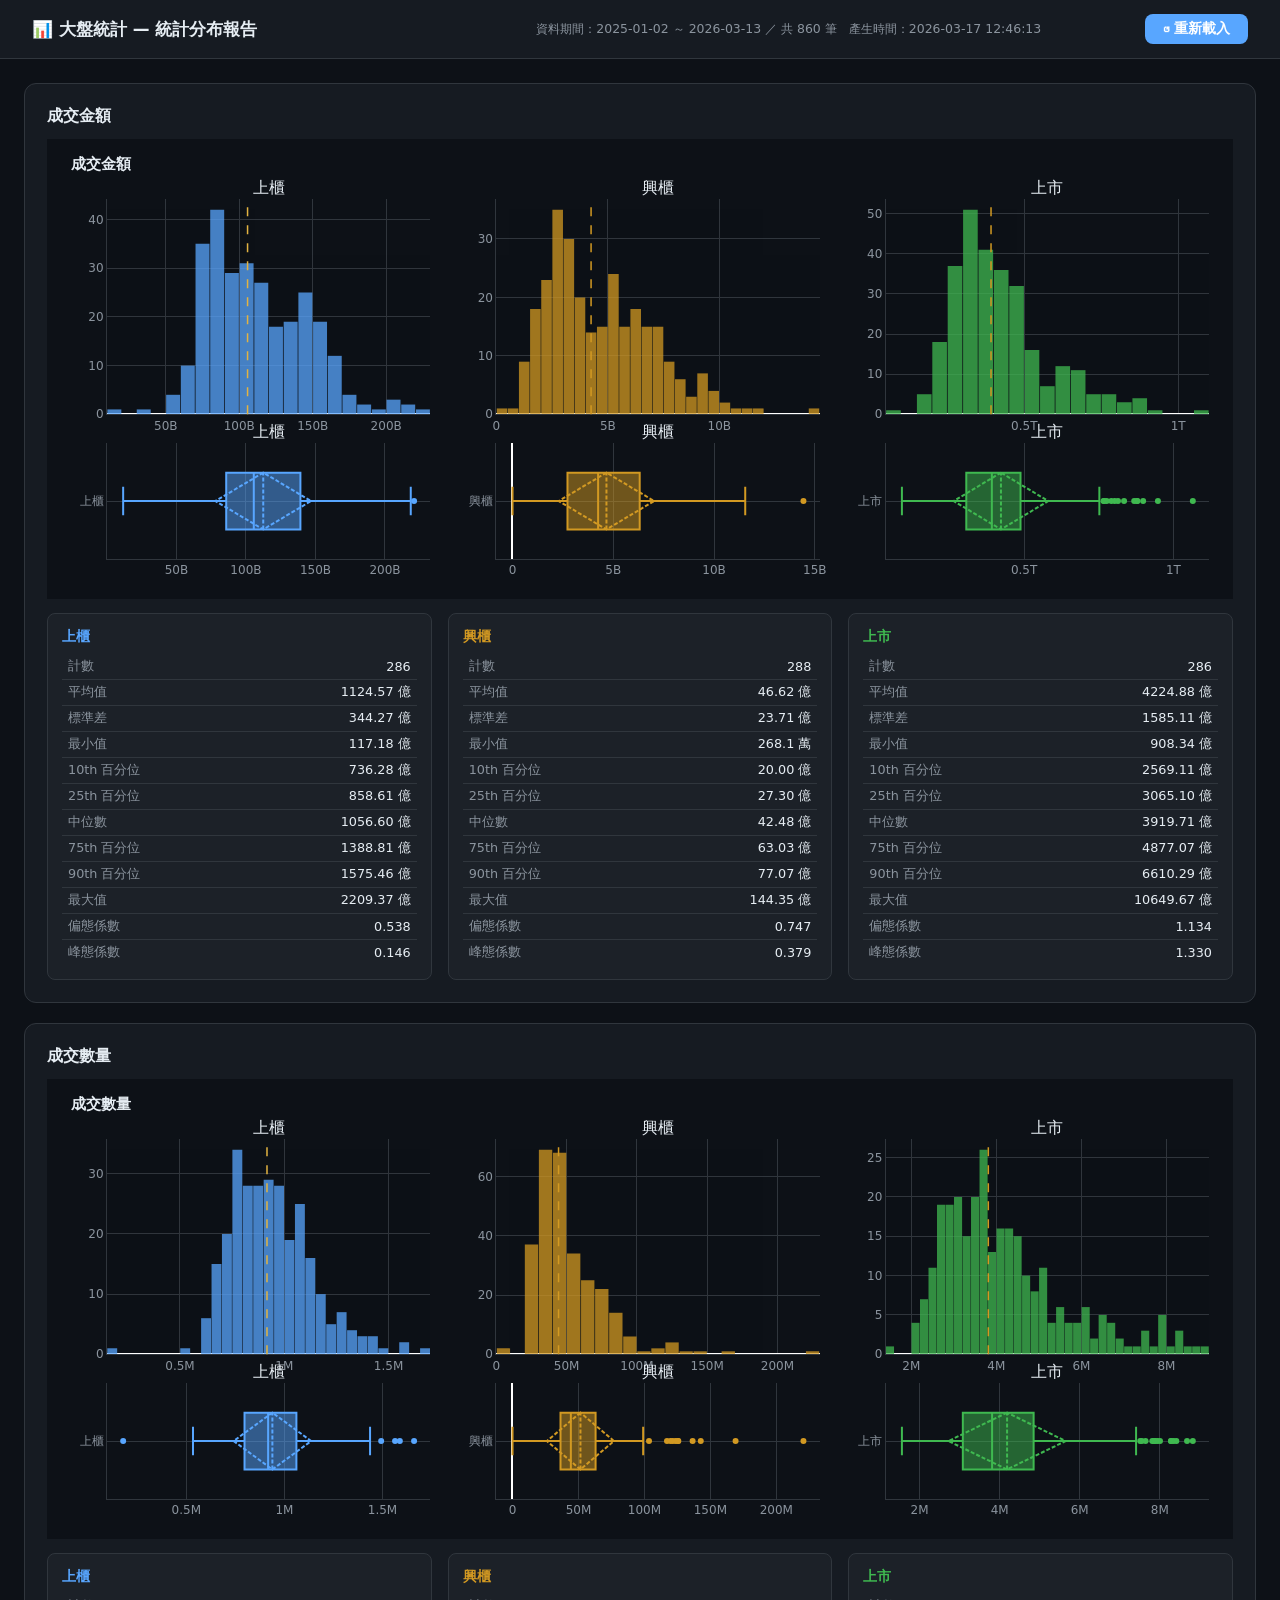
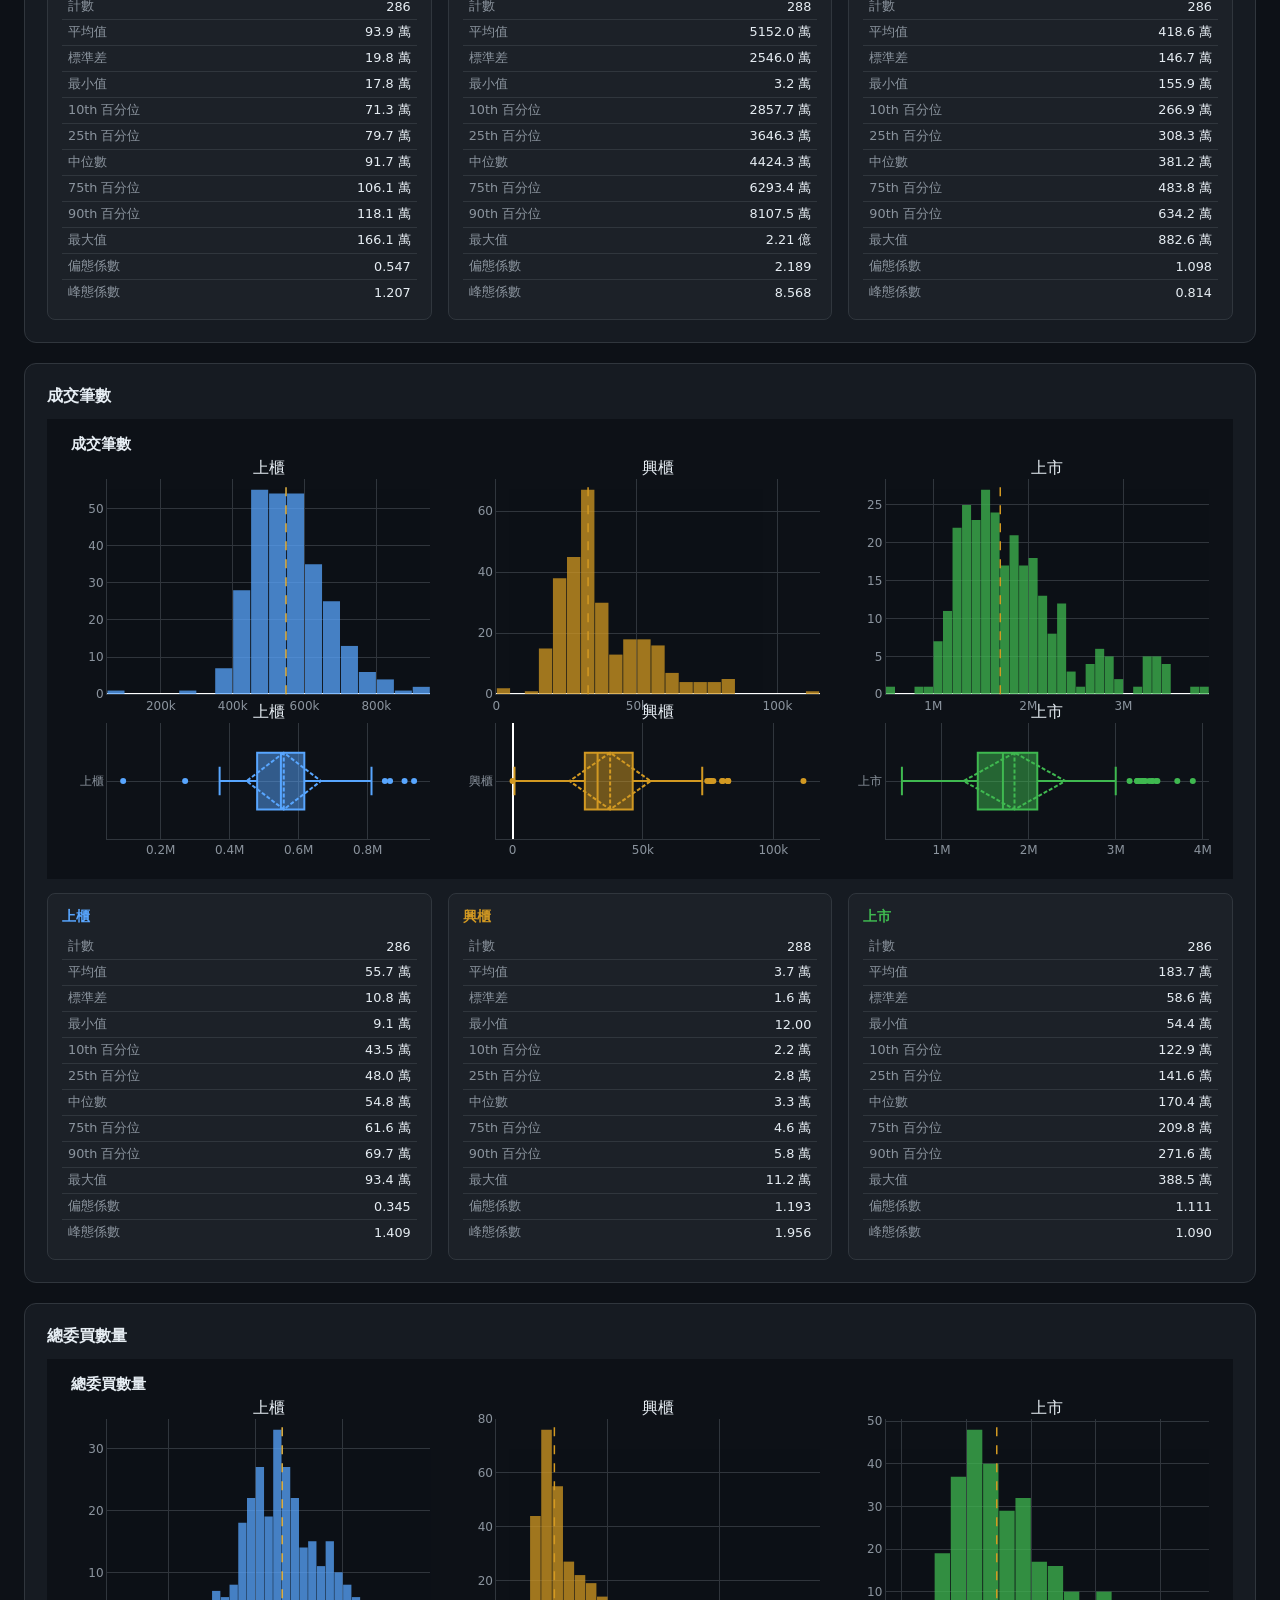
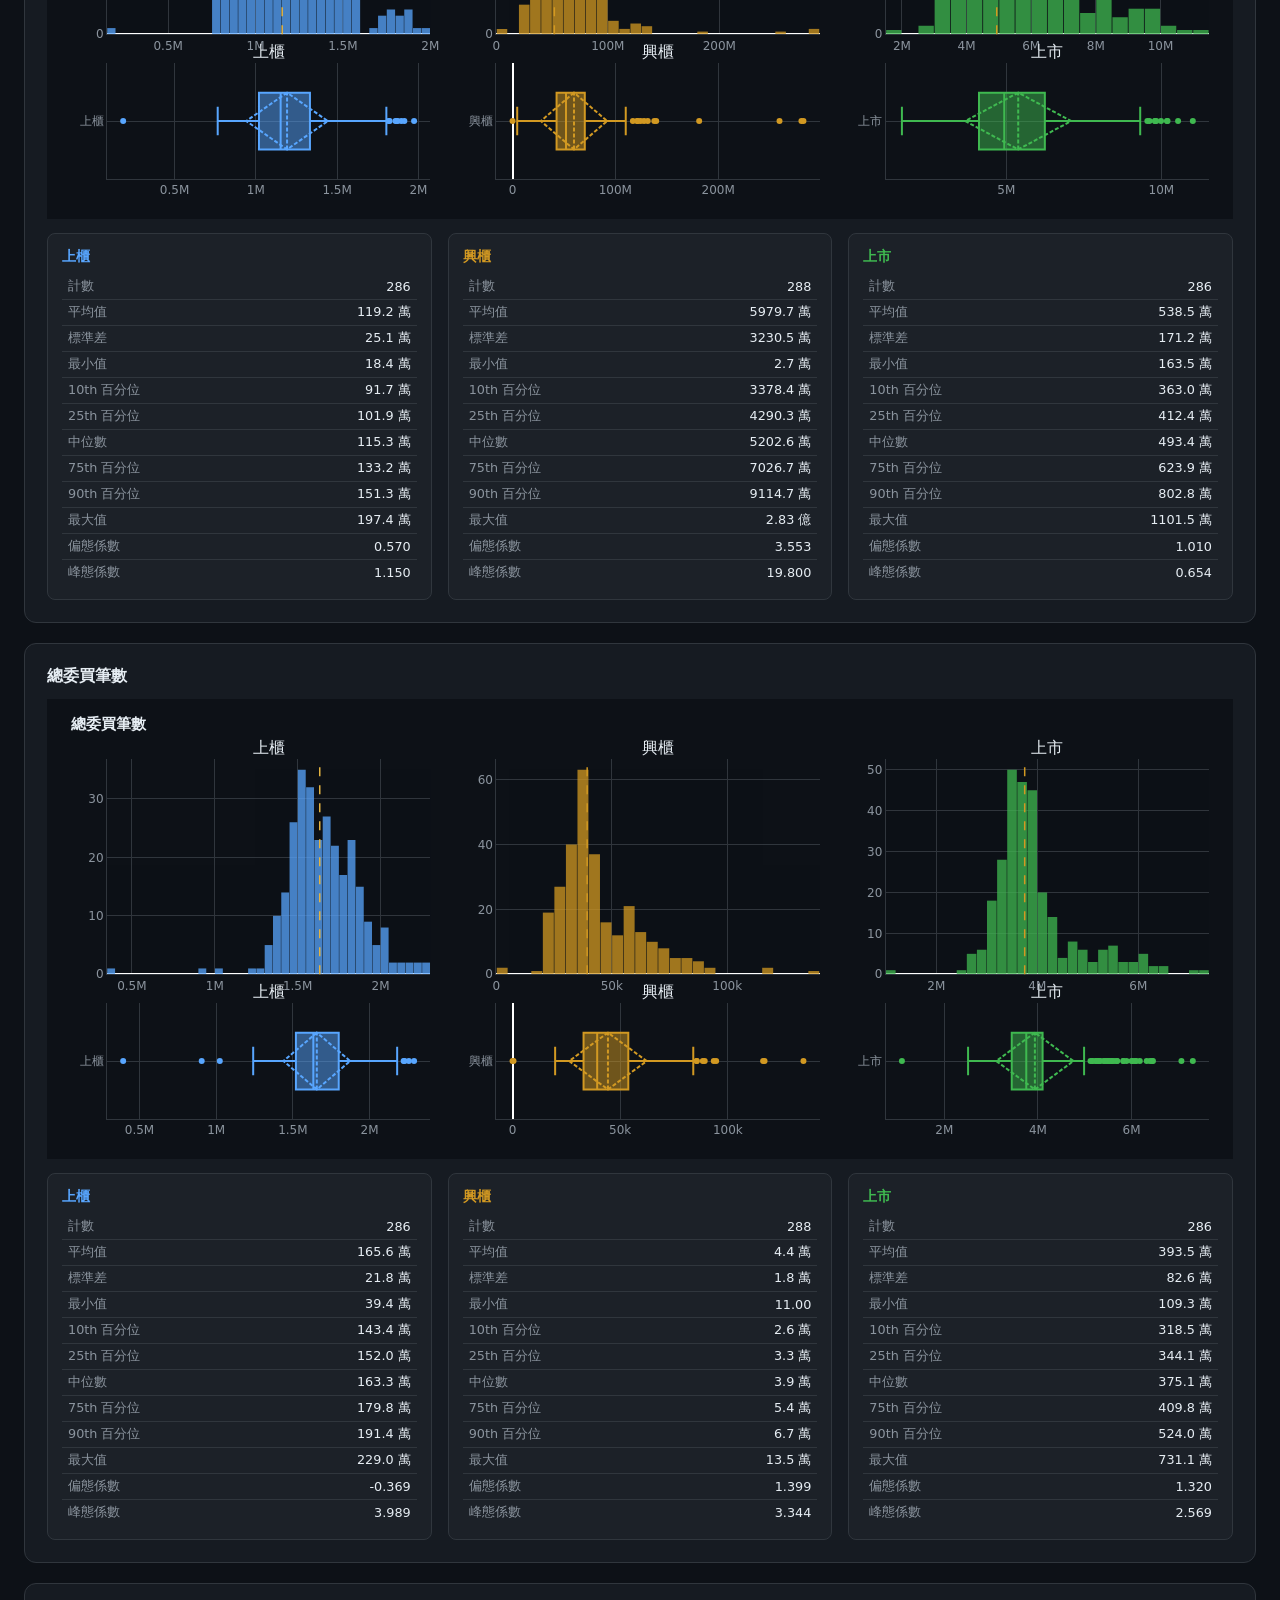
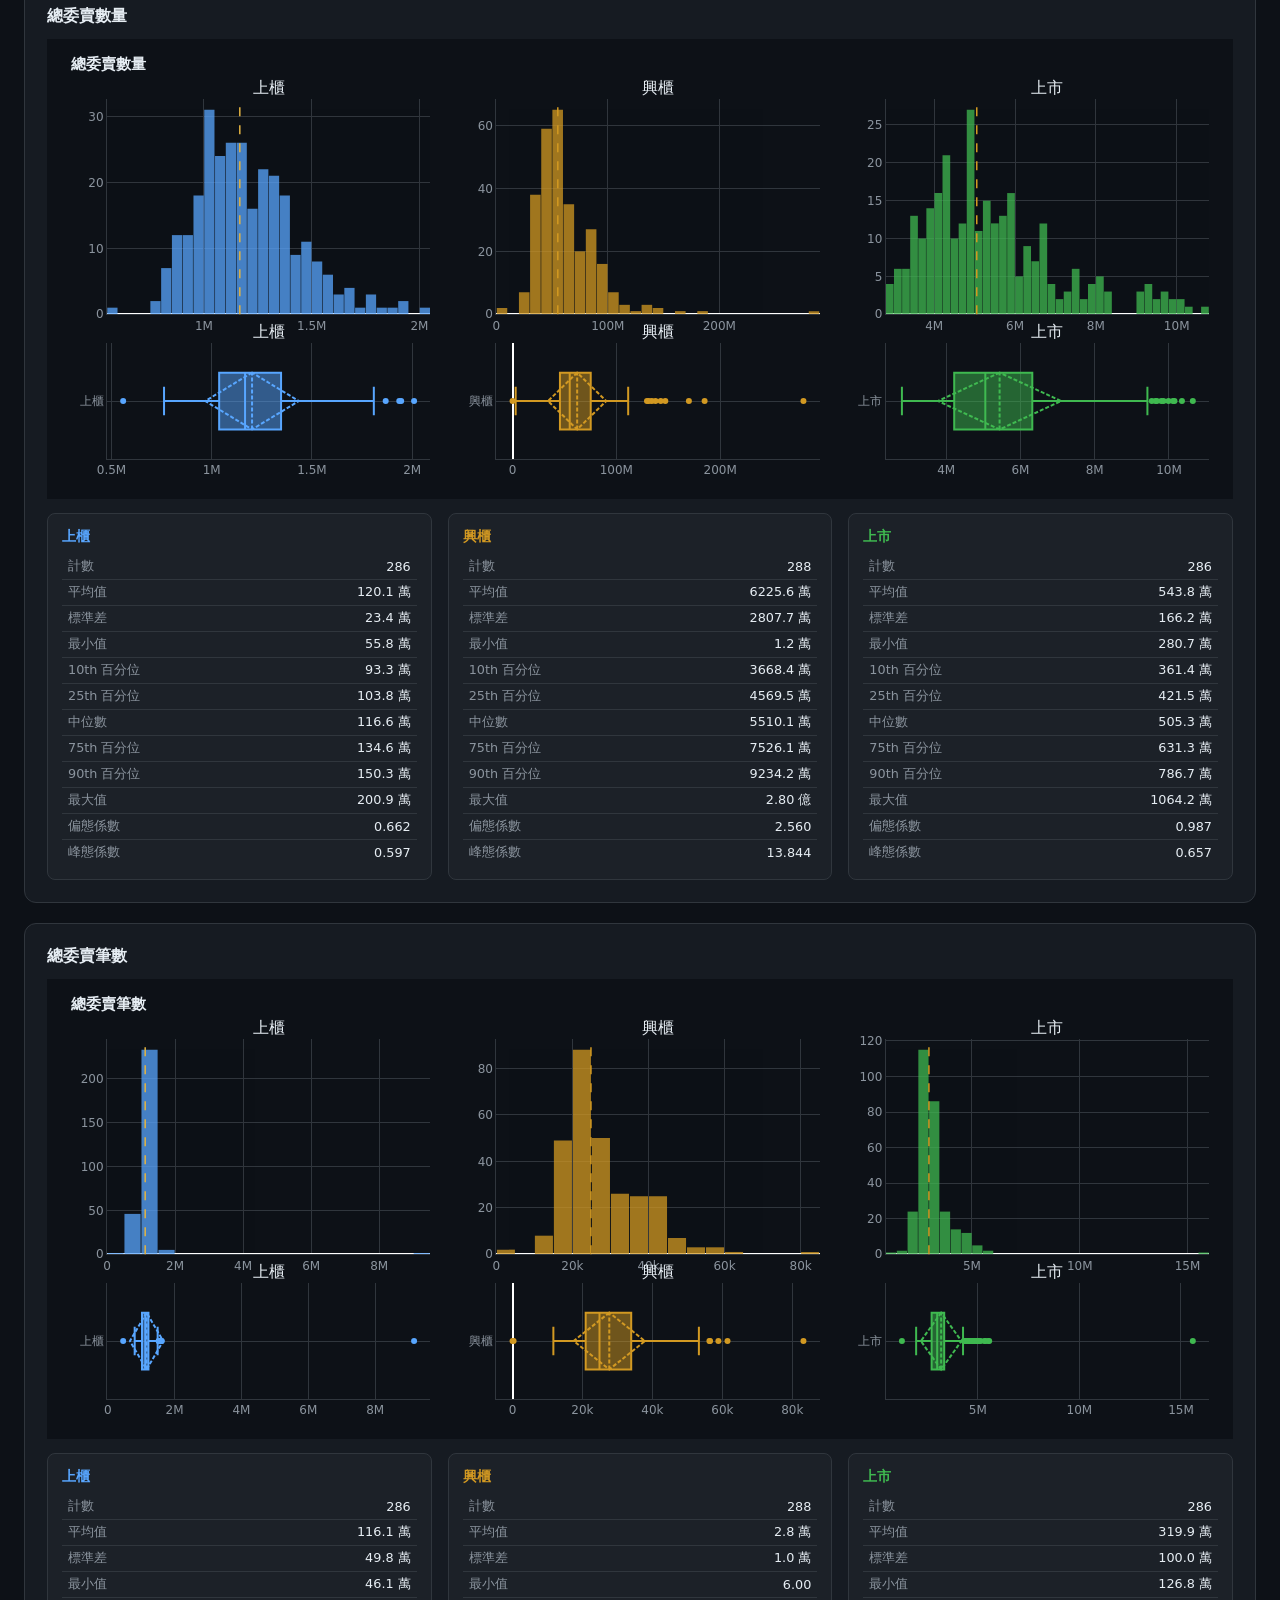
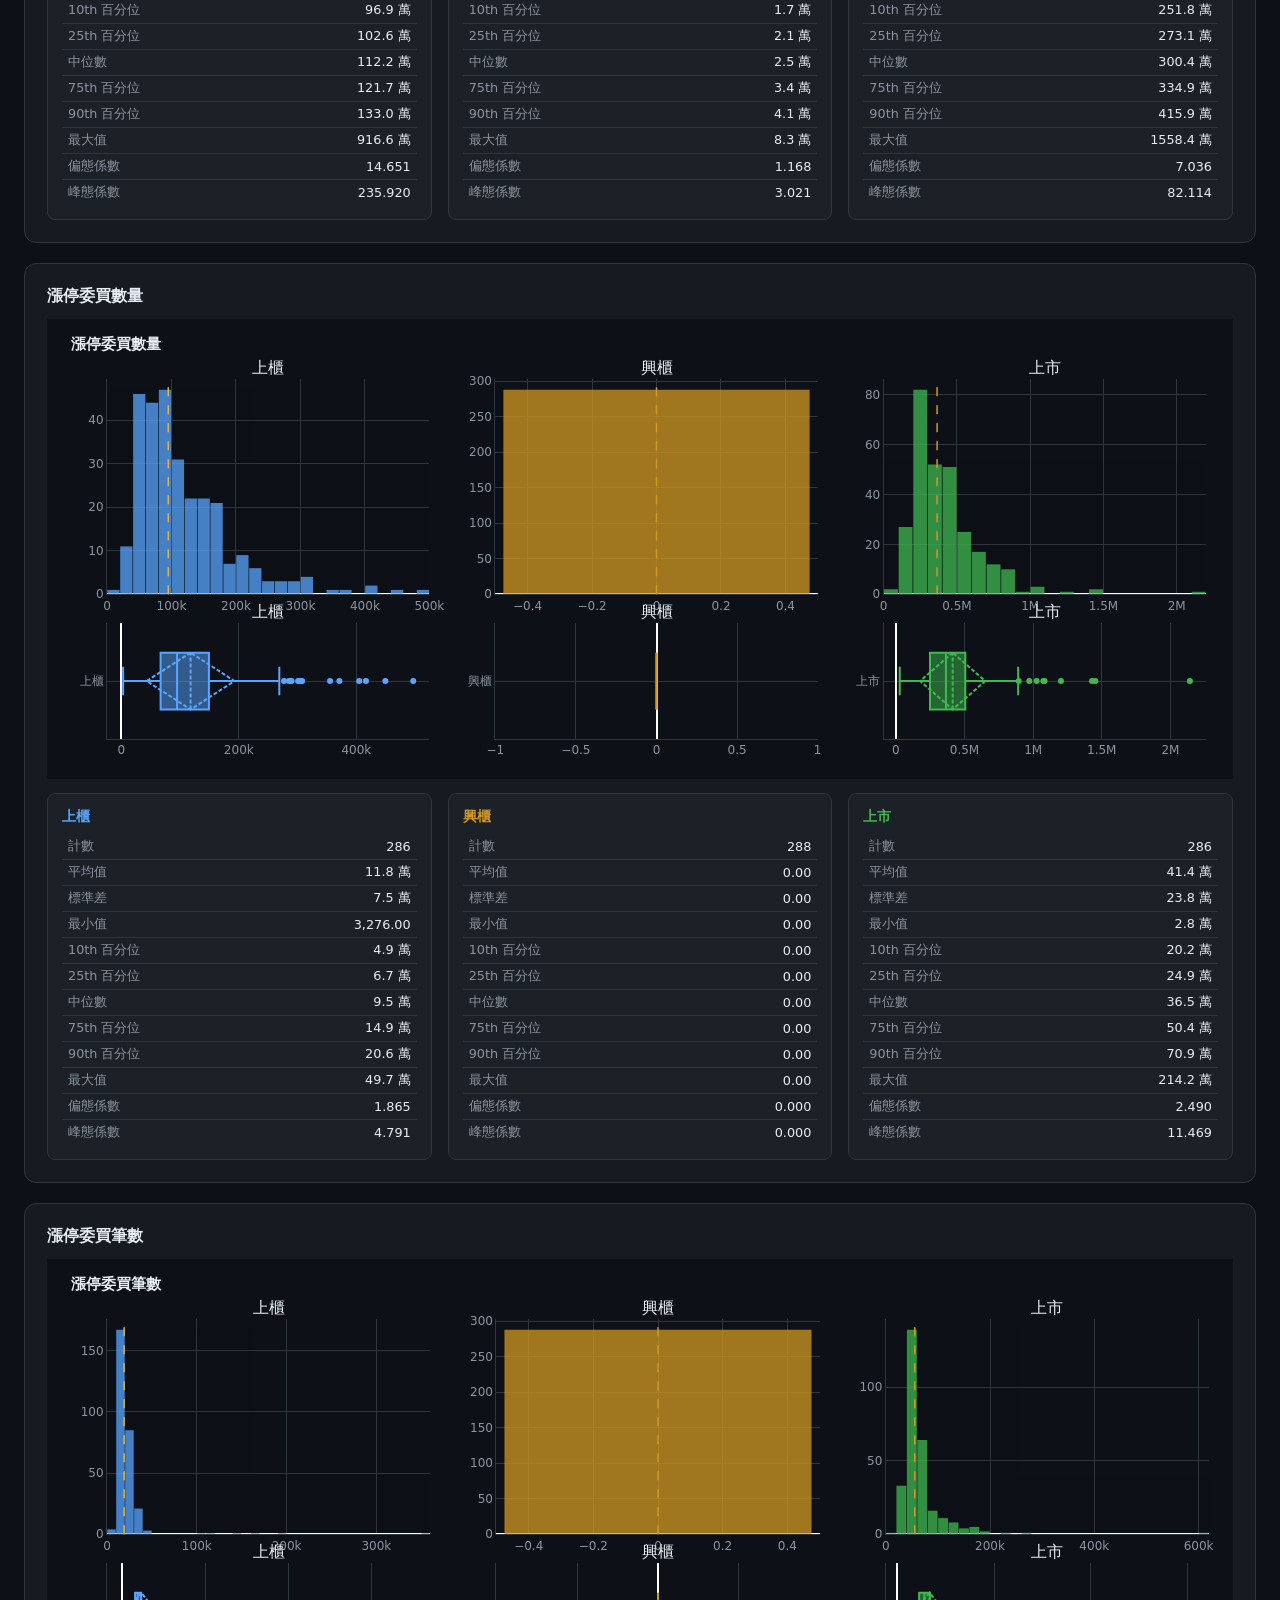
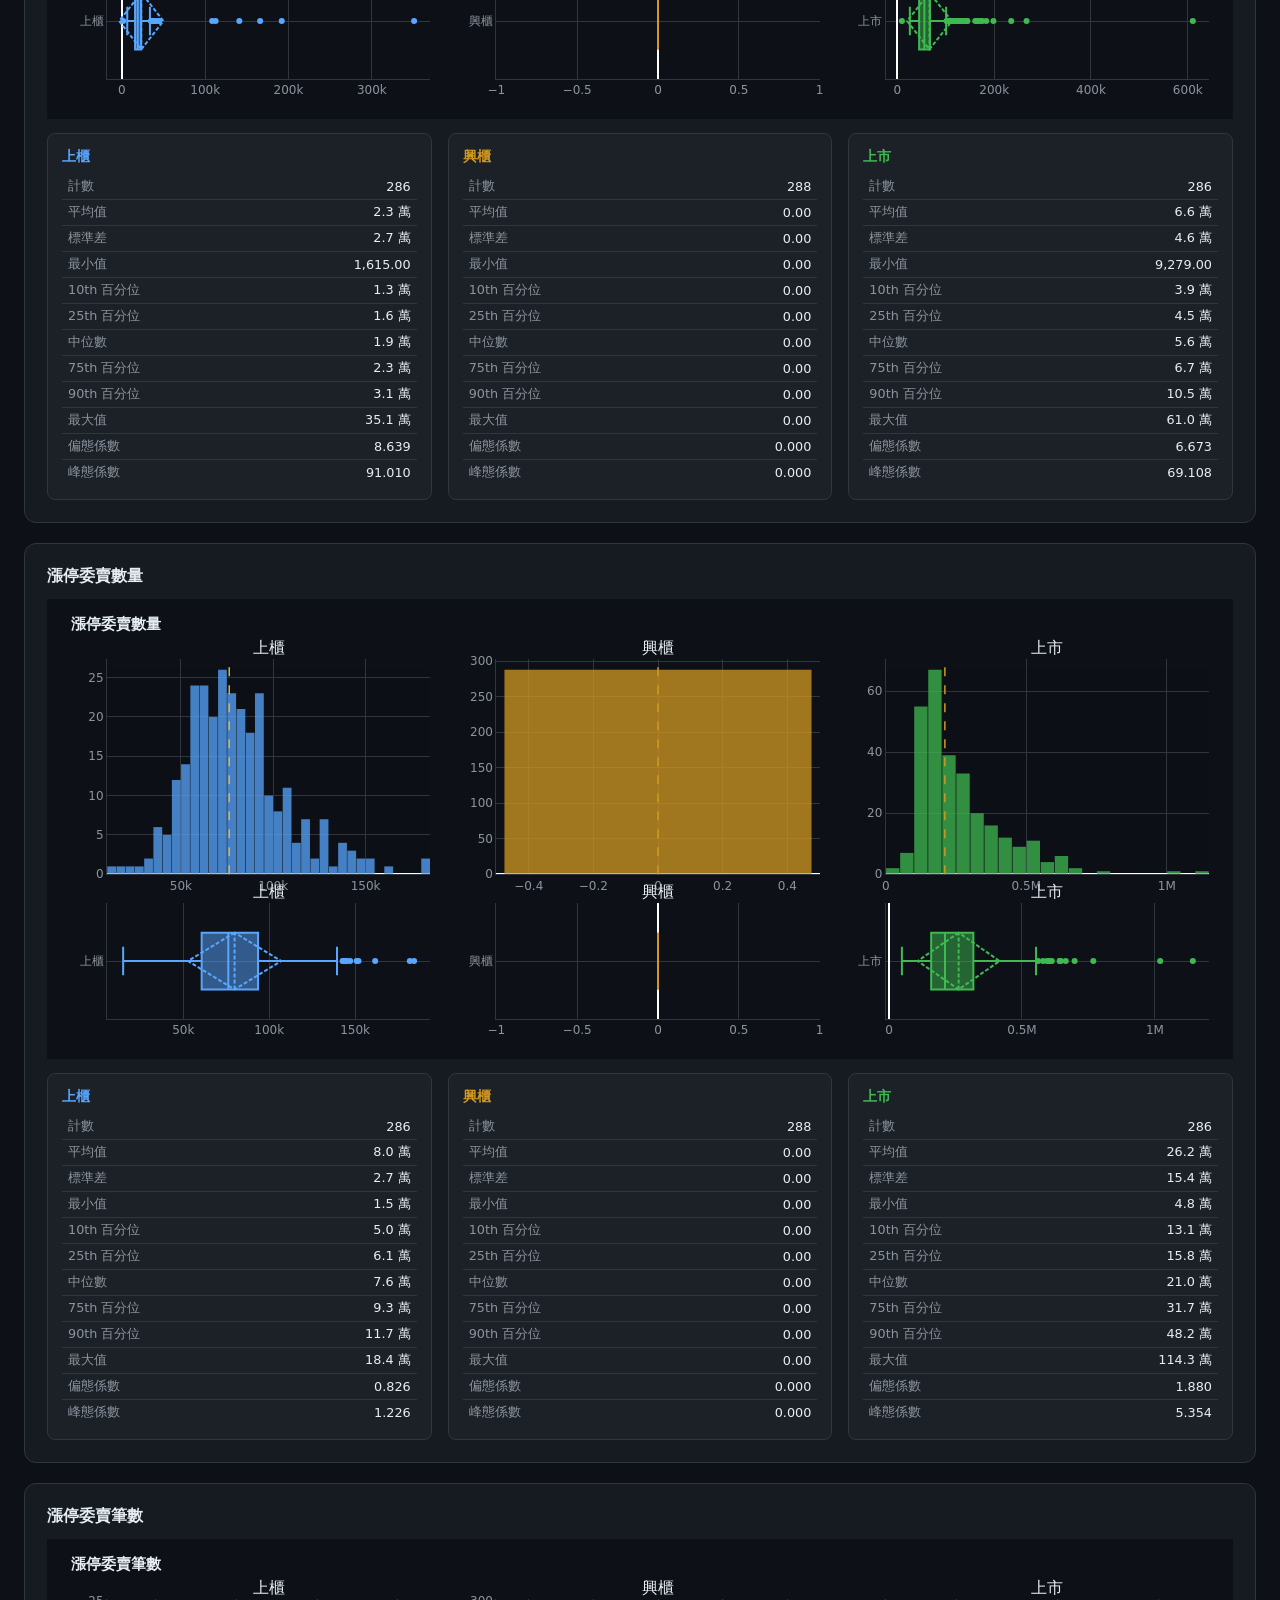
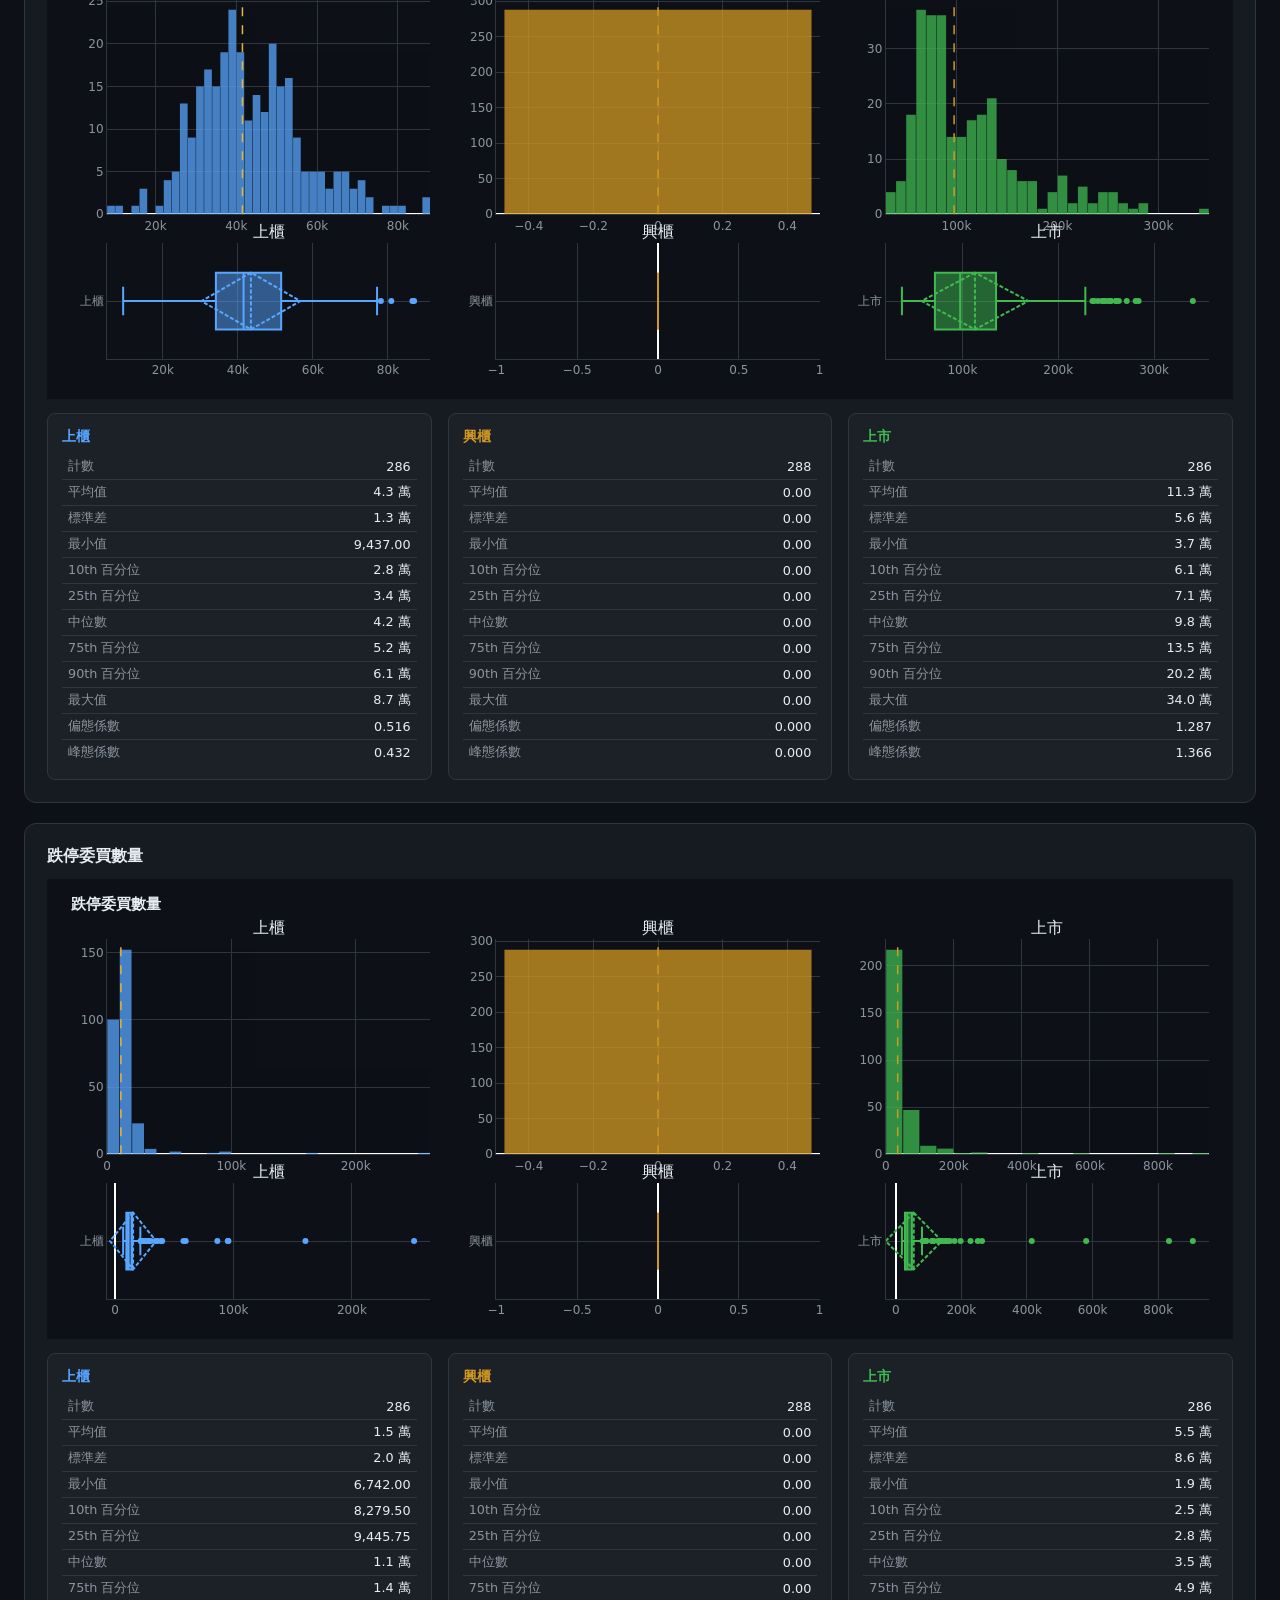
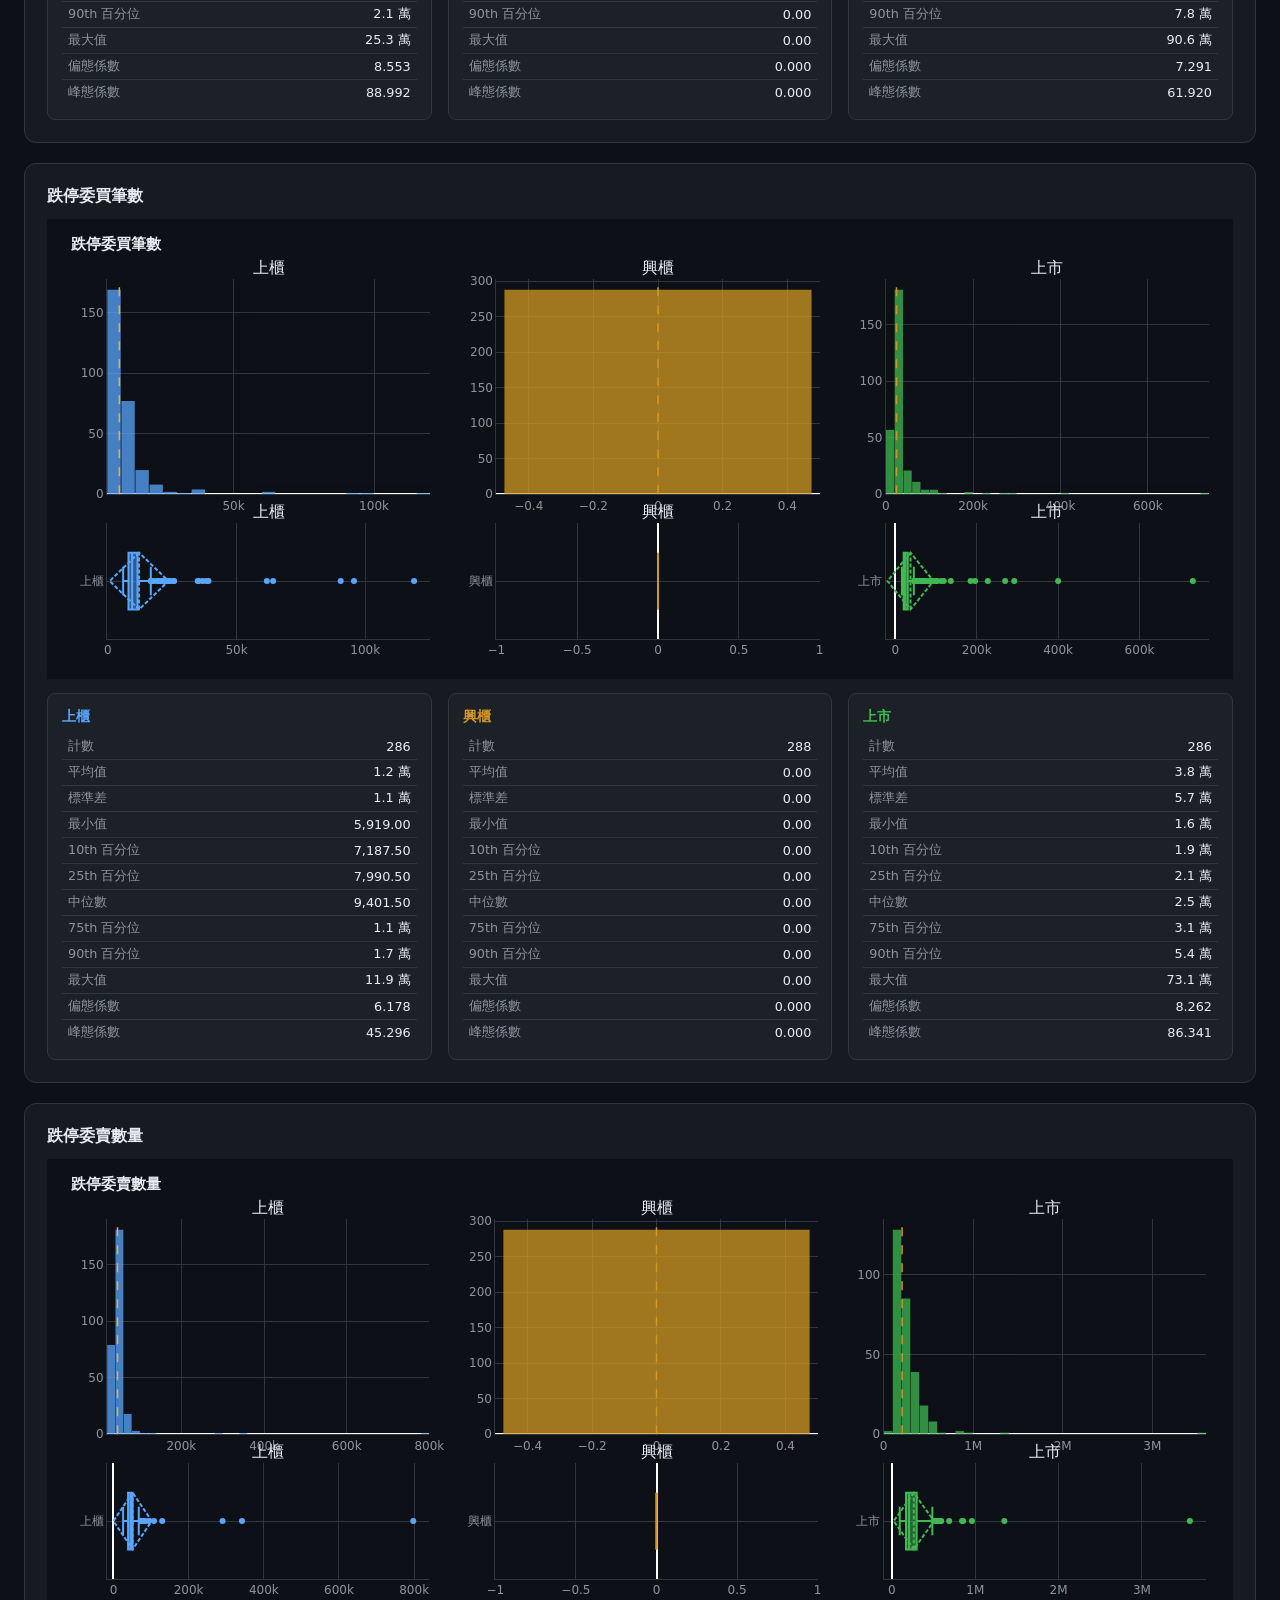
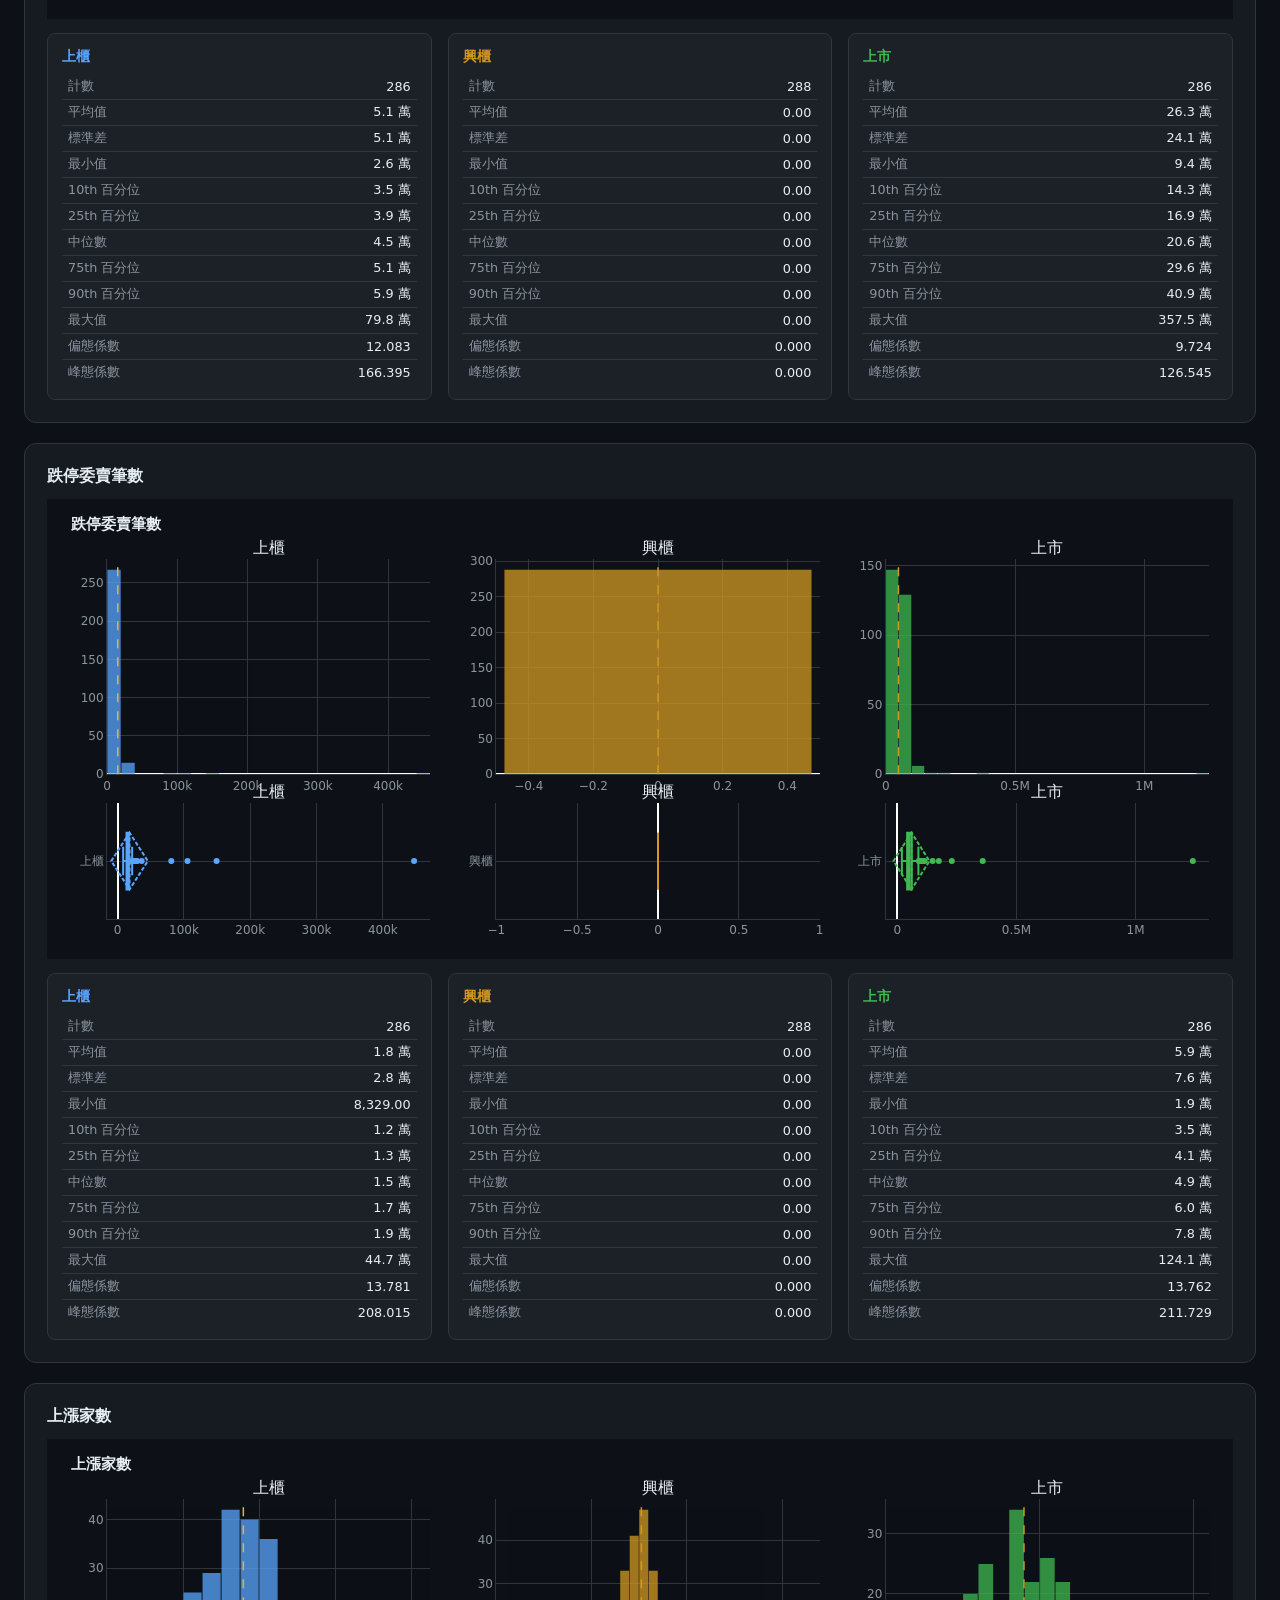
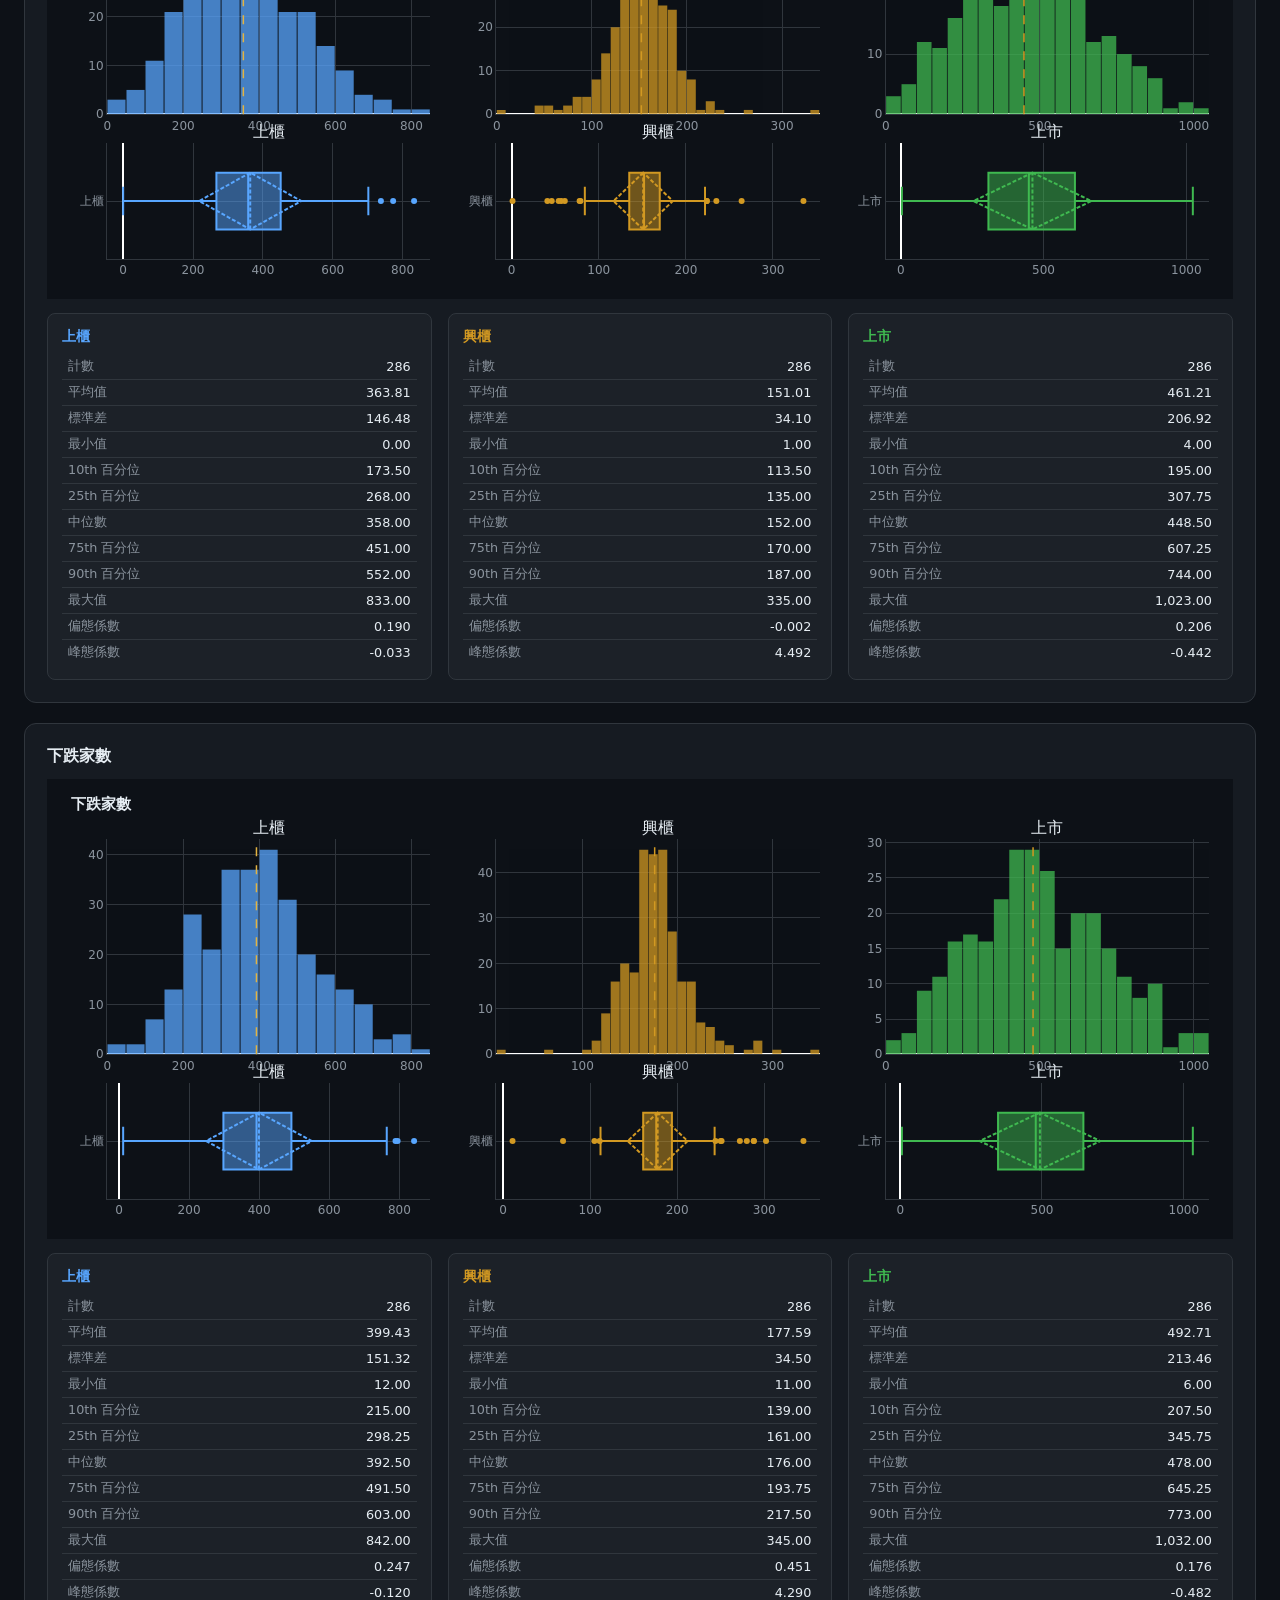
==== commit 600aab0c: "研究報告a.完成" ====
--- a/private/stats_report.html
+++ b/private/stats_report.html
@@ -3,7 +3,7 @@
 <head>
 <meta charset="UTF-8"/>
 <meta name="viewport" content="width=device-width,initial-scale=1.0"/>
-<title>大盤統計 — 私下統計分布報告</title>
+<title>大盤統計 — 統計分布報告</title>
 <script src="https://cdn.plot.ly/plotly-2.35.2.min.js"></script>
 <style>
 :root{
@@ -14,9 +14,14 @@
 }
 *,*::before,*::after{box-sizing:border-box;margin:0;padding:0}
 body{background:var(--bg);color:var(--text);font-family:'Inter','Noto Sans TC',system-ui;padding:0 0 60px}
-header{background:var(--card);border-bottom:1px solid var(--border);padding:18px 32px;display:flex;align-items:baseline;gap:16px}
-header h1{font-size:1.1rem;font-weight:700}
-header .sub{font-size:.82rem;color:var(--muted)}
+header{background:var(--card);border-bottom:1px solid var(--border);padding:14px 32px;display:flex;align-items:center;gap:16px;flex-wrap:wrap}
+header h1{font-size:1.05rem;font-weight:700;flex:1;min-width:200px}
+.header-right{display:flex;align-items:center;gap:12px;flex-wrap:wrap}
+header .sub{font-size:.78rem;color:var(--muted)}
+.btn-reload{padding:6px 18px;background:var(--accent);border:none;border-radius:var(--radius);color:#fff;font-size:.85rem;font-weight:600;cursor:pointer;transition:.18s}
+.btn-reload:hover{opacity:.85}
+.btn-reload:disabled{opacity:.5;cursor:not-allowed}
+.reload-status{font-size:.78rem;color:var(--muted);min-width:80px}
 .main{max-width:1440px;margin:0 auto;padding:24px 24px}
 .section{background:var(--card);border:1px solid var(--border);border-radius:var(--radius-lg);padding:22px;margin-bottom:20px}
 .section-header{margin-bottom:12px}
@@ -29,6 +34,11 @@
 .stats-table tr:last-child td{border-bottom:none}
 .tb-label{color:var(--muted);width:55%}
 .tb-val{color:var(--text);text-align:right;font-variant-numeric:tabular-nums}
+.loading-overlay{display:none;position:fixed;inset:0;background:rgba(13,17,23,.8);align-items:center;justify-content:center;flex-direction:column;gap:16px;z-index:9999}
+.loading-overlay.show{display:flex}
+.spinner{width:40px;height:40px;border:3px solid var(--border);border-top-color:var(--accent);border-radius:50%;animation:spin .8s linear infinite}
+@keyframes spin{to{transform:rotate(360deg)}}
+.loading-text{color:var(--muted);font-size:.9rem}
 ::-webkit-scrollbar{width:6px;height:6px}
 ::-webkit-scrollbar-track{background:var(--bg)}
 ::-webkit-scrollbar-thumb{background:var(--border);border-radius:3px}
@@ -36,9 +46,20 @@
 </style>
 </head>
 <body>
+
+<div class="loading-overlay" id="overlay">
+  <div class="spinner"></div>
+  <div class="loading-text">重新產生報告中，請稍候…</div>
+</div>
+
 <header>
   <h1>📊 大盤統計 — 統計分布報告</h1>
-  <span class="sub">資料期間：2025-01-02 ～ 2026-03-13 ／ 共 860 筆</span>
+  <div class="header-right">
+    <span class="sub">資料期間：2025-01-02 ～ 2026-03-13 ／ 共 860 筆</span>
+    <span class="sub">產生時間：2026-03-17 12:46:13</span>
+    <span class="reload-status" id="reload-status"></span>
+    <button class="btn-reload" id="btn-reload" onclick="reloadStats()">↺ 重新載入</button>
+  </div>
 </header>
 <div class="main">
 
@@ -46,7 +67,7 @@
           <div class="section-header">
             <h2 class="col-title">成交金額</h2>
           </div>
-          <div>                            <div id="2b24e6f2-2f9d-4be9-9aec-32a9dec51aea" class="plotly-graph-div" style="height:460px; width:100%;"></div>            <script type="text/javascript">                                    window.PLOTLYENV=window.PLOTLYENV || {};                                    if (document.getElementById("2b24e6f2-2f9d-4be9-9aec-32a9dec51aea")) {                    Plotly.newPlot(                        "2b24e6f2-2f9d-4be9-9aec-32a9dec51aea",                        [{"hovertemplate":"\u5340\u9593\uff1a%{x}\u003cbr\u003e\u7b46\u6578\uff1a%{y}\u003cextra\u003e\u003c\u002fextra\u003e","marker":{"color":"#58a6ff"},"name":"\u4e0a\u6ac3","nbinsx":40,"opacity":0.75,"showlegend":true,"x":[74948163550,78924345680,78700453390,93814853640,87823262980,108858891240,86541171780,86948689550,63206304290,74473833420,86976052870,88429503800,72428761400,70963754660,85980854380,76815270800,85821141070,76327791830,82115125570,91299717330,94377048120,101980334670,97532753320,84577525570,89429135220,92954503480,103000828650,115563612860,89561001570,84994758330,86722790680,94501256590,79209543090,108034519800,83621031540,89617501590,86291606760,103722882570,94145974120,92720473590,99414503200,97868986540,98715807750,87877081440,86538271720,98463478210,98246094130,98016423030,112434669660,104236859180,107819281610,92619476500,73954960280,88991799270,94014949140,73055919560,66339252900,11718314920,55592989800,65223196230,37637813160,79672510570,76851874240,68707842330,81180804690,75397430730,57177136960,53615017300,62973679250,66244832030,72257187750,78572724110,73301754060,81113588050,82436362270,77899522310,90846713340,68790124170,79873592310,72694619280,98892225240,87907127840,100340115250,97632013410,80973604710,73038868520,66263210390,65554935970,75377117170,72885435210,81907547630,64052105540,70243895480,70918647480,76398495920,59990309900,74421781660,77241059680,82717437240,75574377270,84926489710,104783942110,111224654110,105181297460,97377110930,75929640580,98493147080,80575453870,80261059620,82955355630,71264199640,97659331260,106286872150,103828577810,95687978330,88071664040,88229932710,86523755180,91625658910,102014514330,81114777990,76552863090,88990882990,109912121650,103087884770,71493715660,100061901360,113859564750,97233632820,103472311590,83666512370,111001130090,76117391520,82210523740,72078660320,83214634860,87137719810,85473163010,108657053030,105467903390,88501596290,104119083730,102345619640,137115593910,136699093790,123126197100,146117210090,175072182790,145519297170,164315620400,158329338910,156383422290,130889102820,116307744690,114548702970,106540034040,116294951240,134554837550,148753847760,146744160470,141048498140,153227388460,145449743750,147578818160,145501475600,158718184580,152618700070,162197716840,160037311390,146656106470,133564430550,135723034250,139379979670,153636826170,161962271380,150543400550,162227254740,144681736970,135248979690,118111049280,101623803300,116289565560,126468846140,113886052890,145316977940,130065224350,120422319290,114644290430,149082668470,118053194360,125092695560,91184518410,105012531040,116947197730,104273645580,92303620950,106806344850,140639459550,129929533990,139217369470,128401426400,112538805010,129646183500,128382507970,127499436210,104503895280,103824871870,124043180940,123453710610,153856661430,114872688810,122414642870,125954936290,103057179170,117234802730,117405232280,136073166200,131165425900,121678683870,128954671280,132701180570,119793118100,108412127860,119969292970,112887860870,80260586970,97430194900,115308248850,145045669170,162333423750,130252003560,105852133720,138000014580,115567287430,98010050530,113541786270,117287789490,132492644140,140448116990,127701653060,133955542450,129031843050,147468968310,157673817490,164140686200,153247350180,146068770050,151313040420,145840803340,151133435480,163124196080,155149489970,147793023000,163910240910,148842325730,181453966220,220937222290,197811825540,170746269520,151019054820,184060436820,218540983700,217450796610,170863613990,142731582850,176264564490,139175074390,152043340950,157417495180,141600611530,141288515400,117332739090,153633822520,165215033350,200366998830,207059117450,169419267890,200665279520,168479740410,154269009040,129175264780,117704653830,141466807850,145767691580,158266202620,137472638480],"type":"histogram","xaxis":"x","yaxis":"y"},{"boxmean":"sd","hovertemplate":"%{x}\u003cextra\u003e\u003c\u002fextra\u003e","line":{"color":"#58a6ff"},"marker":{"color":"#58a6ff"},"name":"\u4e0a\u6ac3","showlegend":false,"x":[74948163550,78924345680,78700453390,93814853640,87823262980,108858891240,86541171780,86948689550,63206304290,74473833420,86976052870,88429503800,72428761400,70963754660,85980854380,76815270800,85821141070,76327791830,82115125570,91299717330,94377048120,101980334670,97532753320,84577525570,89429135220,92954503480,103000828650,115563612860,89561001570,84994758330,86722790680,94501256590,79209543090,108034519800,83621031540,89617501590,86291606760,103722882570,94145974120,92720473590,99414503200,97868986540,98715807750,87877081440,86538271720,98463478210,98246094130,98016423030,112434669660,104236859180,107819281610,92619476500,73954960280,88991799270,94014949140,73055919560,66339252900,11718314920,55592989800,65223196230,37637813160,79672510570,76851874240,68707842330,81180804690,75397430730,57177136960,53615017300,62973679250,66244832030,72257187750,78572724110,73301754060,81113588050,82436362270,77899522310,90846713340,68790124170,79873592310,72694619280,98892225240,87907127840,100340115250,97632013410,80973604710,73038868520,66263210390,65554935970,75377117170,72885435210,81907547630,64052105540,70243895480,70918647480,76398495920,59990309900,74421781660,77241059680,82717437240,75574377270,84926489710,104783942110,111224654110,105181297460,97377110930,75929640580,98493147080,80575453870,80261059620,82955355630,71264199640,97659331260,106286872150,103828577810,95687978330,88071664040,88229932710,86523755180,91625658910,102014514330,81114777990,76552863090,88990882990,109912121650,103087884770,71493715660,100061901360,113859564750,97233632820,103472311590,83666512370,111001130090,76117391520,82210523740,72078660320,83214634860,87137719810,85473163010,108657053030,105467903390,88501596290,104119083730,102345619640,137115593910,136699093790,123126197100,146117210090,175072182790,145519297170,164315620400,158329338910,156383422290,130889102820,116307744690,114548702970,106540034040,116294951240,134554837550,148753847760,146744160470,141048498140,153227388460,145449743750,147578818160,145501475600,158718184580,152618700070,162197716840,160037311390,146656106470,133564430550,135723034250,139379979670,153636826170,161962271380,150543400550,162227254740,144681736970,135248979690,118111049280,101623803300,116289565560,126468846140,113886052890,145316977940,130065224350,120422319290,114644290430,149082668470,118053194360,125092695560,91184518410,105012531040,116947197730,104273645580,92303620950,106806344850,140639459550,129929533990,139217369470,128401426400,112538805010,129646183500,128382507970,127499436210,104503895280,103824871870,124043180940,123453710610,153856661430,114872688810,122414642870,125954936290,103057179170,117234802730,117405232280,136073166200,131165425900,121678683870,128954671280,132701180570,119793118100,108412127860,119969292970,112887860870,80260586970,97430194900,115308248850,145045669170,162333423750,130252003560,105852133720,138000014580,115567287430,98010050530,113541786270,117287789490,132492644140,140448116990,127701653060,133955542450,129031843050,147468968310,157673817490,164140686200,153247350180,146068770050,151313040420,145840803340,151133435480,163124196080,155149489970,147793023000,163910240910,148842325730,181453966220,220937222290,197811825540,170746269520,151019054820,184060436820,218540983700,217450796610,170863613990,142731582850,176264564490,139175074390,152043340950,157417495180,141600611530,141288515400,117332739090,153633822520,165215033350,200366998830,207059117450,169419267890,200665279520,168479740410,154269009040,129175264780,117704653830,141466807850,145767691580,158266202620,137472638480],"type":"box","xaxis":"x4","yaxis":"y4"},{"hovertemplate":"\u5340\u9593\uff1a%{x}\u003cbr\u003e\u7b46\u6578\uff1a%{y}\u003cextra\u003e\u003c\u002fextra\u003e","marker":{"color":"#d29922"},"name":"\u8208\u6ac3","nbinsx":40,"opacity":0.75,"showlegend":false,"x":[2637740010,3364920093,3053277103,3569167540,3141129991,2923862896,3049004099,3446320519,2940030988,3418422243,3734697709,2393205404,3049889004,2417550842,3209784414,3342000555,2921967193,2923553407,2711083145,2497387937,2896357011,3010985820,3003212273,2913641273,2295748233,2100742568,2382600831,2849667664,2600734476,2731726655,2681950272,2724985434,2509602121,2691851568,2554248458,2334280658,2581223727,2574539101,2563459132,3064005468,3180492542,2582630209,2718578097,2745091151,2977961753,2675282027,2671108095,2210384378,2312932877,2383444526,1932905880,2223276834,2328635838,2880758543,3335370788,1902829358,1463383562,6381558132,3777089705,4230030158,4258286959,2264276338,2144287213,1636602356,1569148239,1341381565,1229407763,1397959337,1423887677,1449723195,1357865942,1613406236,1557140523,1807387422,1724227434,1686561260,2680700,1891660260,1050054968,1232764333,1686043732,1908618320,2018823689,2231180714,2338657612,2167468561,2167959401,2073453370,1999750308,1791032746,2762260805,2090293245,1759679068,1540738574,2000297127,2717325699,1875296691,1718907675,2694589468,2518026402,3586373152,5025386782,4482678657,3636052645,3097733820,2509009279,2019808452,3456149355,4846182274,4975213161,4381923998,4173059008,5223105250,4782180746,5456582383,9083594601,7118964175,5677412880,5141833894,5359944070,4697290654,3374977471,2887086454,3569943535,3927497144,4209367843,3117780774,2712317440,3803617693,5398550418,4239263757,14435260886,8268757229,5517160900,3392361180,4503609247,3261783137,4004055099,2768813519,4256867969,3500639113,4362900215,4359451416,3575140588,5001277204,5471473857,8048333076,6574676646,7261023933,7042111518,6064930618,7613516498,5922443904,9698479866,8648466411,7479770007,9221747915,6522547021,7917993213,6759271718,7384249024,6688450523,5491640342,5156557250,5452308945,6982867544,8299024173,7269548857,7393828355,7734714114,6087530893,6438795476,6466198916,5970116697,6535886887,5842343759,6843577173,6008579631,5444305679,6325961040,4629611219,4407494989,6544995310,6357432623,5532625354,6087856548,3718799179,5165994817,5528891263,7904167974,5277336502,5436980109,4571000806,6647635088,5978473635,5090547603,6295315740,9254407424,8519491408,9445590649,10925023389,7613321067,6016279456,8001161925,6461473357,3308983901,5221654970,4825077090,7021786155,6148372991,6142475967,4734368167,4510399025,7534688564,5383184698,7041882188,6804429419,9549233797,10247064101,6271527032,3645206360,3611109627,673512800,3444914078,4554634798,3563893958,3354954493,3274895320,4056923457,3774073920,3602066461,4112868593,3673945003,3323296200,3116858181,3069806421,3281198696,3131441461,3943531199,2957842815,3464542296,5309263683,6733059868,4814728901,5138983785,4619068813,5102355756,4814279542,4800385310,3623544911,3621706990,5248757532,7527913134,6397810800,5921353843,6883464661,7403849296,7017140211,6575221254,6141814887,7246311141,8520415933,9676078488,7694457892,7449994548,5909542559,5105326257,6193818155,5753847051,5783659629,5278043986,5830590712,5961377438,6518723615,8182127898,9248002889,9558965180,10335564467,11094865527,11545939746,9338526925,7067331762,5726812520,7528020120,6995847604,9277103599,7266581873,8330268959],"type":"histogram","xaxis":"x2","yaxis":"y2"},{"boxmean":"sd","hovertemplate":"%{x}\u003cextra\u003e\u003c\u002fextra\u003e","line":{"color":"#d29922"},"marker":{"color":"#d29922"},"name":"\u8208\u6ac3","showlegend":false,"x":[2637740010,3364920093,3053277103,3569167540,3141129991,2923862896,3049004099,3446320519,2940030988,3418422243,3734697709,2393205404,3049889004,2417550842,3209784414,3342000555,2921967193,2923553407,2711083145,2497387937,2896357011,3010985820,3003212273,2913641273,2295748233,2100742568,2382600831,2849667664,2600734476,2731726655,2681950272,2724985434,2509602121,2691851568,2554248458,2334280658,2581223727,2574539101,2563459132,3064005468,3180492542,2582630209,2718578097,2745091151,2977961753,2675282027,2671108095,2210384378,2312932877,2383444526,1932905880,2223276834,2328635838,2880758543,3335370788,1902829358,1463383562,6381558132,3777089705,4230030158,4258286959,2264276338,2144287213,1636602356,1569148239,1341381565,1229407763,1397959337,1423887677,1449723195,1357865942,1613406236,1557140523,1807387422,1724227434,1686561260,2680700,1891660260,1050054968,1232764333,1686043732,1908618320,2018823689,2231180714,2338657612,2167468561,2167959401,2073453370,1999750308,1791032746,2762260805,2090293245,1759679068,1540738574,2000297127,2717325699,1875296691,1718907675,2694589468,2518026402,3586373152,5025386782,4482678657,3636052645,3097733820,2509009279,2019808452,3456149355,4846182274,4975213161,4381923998,4173059008,5223105250,4782180746,5456582383,9083594601,7118964175,5677412880,5141833894,5359944070,4697290654,3374977471,2887086454,3569943535,3927497144,4209367843,3117780774,2712317440,3803617693,5398550418,4239263757,14435260886,8268757229,5517160900,3392361180,4503609247,3261783137,4004055099,2768813519,4256867969,3500639113,4362900215,4359451416,3575140588,5001277204,5471473857,8048333076,6574676646,7261023933,7042111518,6064930618,7613516498,5922443904,9698479866,8648466411,7479770007,9221747915,6522547021,7917993213,6759271718,7384249024,6688450523,5491640342,5156557250,5452308945,6982867544,8299024173,7269548857,7393828355,7734714114,6087530893,6438795476,6466198916,5970116697,6535886887,5842343759,6843577173,6008579631,5444305679,6325961040,4629611219,4407494989,6544995310,6357432623,5532625354,6087856548,3718799179,5165994817,5528891263,7904167974,5277336502,5436980109,4571000806,6647635088,5978473635,5090547603,6295315740,9254407424,8519491408,9445590649,10925023389,7613321067,6016279456,8001161925,6461473357,3308983901,5221654970,4825077090,7021786155,6148372991,6142475967,4734368167,4510399025,7534688564,5383184698,7041882188,6804429419,9549233797,10247064101,6271527032,3645206360,3611109627,673512800,3444914078,4554634798,3563893958,3354954493,3274895320,4056923457,3774073920,3602066461,4112868593,3673945003,3323296200,3116858181,3069806421,3281198696,3131441461,3943531199,2957842815,3464542296,5309263683,6733059868,4814728901,5138983785,4619068813,5102355756,4814279542,4800385310,3623544911,3621706990,5248757532,7527913134,6397810800,5921353843,6883464661,7403849296,7017140211,6575221254,6141814887,7246311141,8520415933,9676078488,7694457892,7449994548,5909542559,5105326257,6193818155,5753847051,5783659629,5278043986,5830590712,5961377438,6518723615,8182127898,9248002889,9558965180,10335564467,11094865527,11545939746,9338526925,7067331762,5726812520,7528020120,6995847604,9277103599,7266581873,8330268959],"type":"box","xaxis":"x5","yaxis":"y5"},{"hovertemplate":"\u5340\u9593\uff1a%{x}\u003cbr\u003e\u7b46\u6578\uff1a%{y}\u003cextra\u003e\u003c\u002fextra\u003e","marker":{"color":"#3fb950"},"name":"\u4e0a\u5e02","nbinsx":40,"opacity":0.75,"showlegend":false,"x":[332009425870,303416183740,364430664970,388603419500,333825083390,352839265950,306386525640,392674026590,251004430350,267284498590,304033122380,296296264780,248704491700,236126065530,319712756790,434227806830,375299201260,322214981140,306879144050,326816082330,298475459030,324608933040,347769699500,346584793520,366392211860,329099761450,302775411840,350078501380,352786336710,362953375510,330461752130,355766289670,335580295870,488377129710,366679670690,352944161000,326775560600,317661774270,318370955610,304983007080,355457145870,312348471120,333306113910,299011024320,270559861190,245767385580,275219350160,244073087820,293880597260,224658523420,227876283440,198418874810,235502081700,274583483380,355550797790,244119964800,210872352880,90834206870,443322428210,474200275500,163826464970,452240443040,412766505680,269661949660,256318655960,224496179940,181222456230,183241248440,214578241630,241219733120,221381653590,262118159800,197555697610,219966696730,253400593380,297645063130,344039751830,272335102480,246505526610,228836729140,270902695130,257049579110,360556853120,377949539860,318147849510,318654341130,302832908660,256773321940,275381793550,275477437680,290318569340,273103040880,289781668130,304825220910,434818674790,313928133930,326575111680,378288371520,334121867400,275743554480,279202609060,349403686030,371913725590,315548192950,328619188350,259815125240,333686804200,346866491780,301110791830,420243711220,279927317870,365837481350,358526079600,358251492140,336864086290,331529481840,374182097900,278890473700,349984309030,299452763600,238120760000,251103934730,290930481860,294937793390,305211389120,249964296190,283348522540,349756127190,304031418520,337328008260,280458064070,401342238800,325704332390,318722366380,268307396300,288549446350,337889201670,299325036880,367014278220,359244606820,300954309180,342110064230,328886967760,415184724200,394943781270,397541708770,394261057770,522158431650,445406272930,415339447590,414102116300,437227893550,494613324230,383589094240,337893731200,386574898080,491848571300,424275497950,412467983850,436073933330,471667282280,381241191570,343090570810,413003079270,392341007660,402366333810,458762612460,482508125660,545478741710,449570511980,365426817390,410760663010,396471295600,426349326510,564796717810,440620052030,487989400250,464051849370,457774913330,434913536100,400049348720,425982484060,454240522560,426312445550,506788590590,417254007940,530058046440,513785582330,625461407420,464056025270,505243971900,483358525550,449089510030,472856387250,408613707480,383715053060,499880381930,499139498070,540917813360,573205147840,526241132540,523889398650,546283879660,528709737040,467001212070,433708591510,459369361600,534964622960,529487057000,625607785790,533340189310,483327576800,574144180820,455582368400,543872862250,486861040770,681922874340,451153795510,472617658050,461632093370,443427656640,441379019910,445271027630,416060203190,364365166590,422477720170,391600625620,485182905760,464329106290,480784738440,444165273040,399633914840,473441995600,473642456990,410661606780,522001509960,457721224390,388609485320,398451777520,398495650170,399115301830,425789177010,498334864500,604290008610,689400110410,678086052730,791932672010,692236281550,628937578620,556006883970,667313876690,606814171970,598457214350,768377911650,738578989000,726159324500,803311333560,740576457550,751967615730,671579957530,742072717030,776584947890,868627141830,834766394740,656904538140,738888778390,641208980910,629075162580,620601595200,575575666600,604840945840,614791560490,814316778000,765777172010,898578014630,1064967037070,878051653290,948025463410,879231521500,679925619410,580177667530,665152607560,630243369320,608425746670,698264898250,672061584710],"type":"histogram","xaxis":"x3","yaxis":"y3"},{"boxmean":"sd","hovertemplate":"%{x}\u003cextra\u003e\u003c\u002fextra\u003e","line":{"color":"#3fb950"},"marker":{"color":"#3fb950"},"name":"\u4e0a\u5e02","showlegend":false,"x":[332009425870,303416183740,364430664970,388603419500,333825083390,352839265950,306386525640,392674026590,251004430350,267284498590,304033122380,296296264780,248704491700,236126065530,319712756790,434227806830,375299201260,322214981140,306879144050,326816082330,298475459030,324608933040,347769699500,346584793520,366392211860,329099761450,302775411840,350078501380,352786336710,362953375510,330461752130,355766289670,335580295870,488377129710,366679670690,352944161000,326775560600,317661774270,318370955610,304983007080,355457145870,312348471120,333306113910,299011024320,270559861190,245767385580,275219350160,244073087820,293880597260,224658523420,227876283440,198418874810,235502081700,274583483380,355550797790,244119964800,210872352880,90834206870,443322428210,474200275500,163826464970,452240443040,412766505680,269661949660,256318655960,224496179940,181222456230,183241248440,214578241630,241219733120,221381653590,262118159800,197555697610,219966696730,253400593380,297645063130,344039751830,272335102480,246505526610,228836729140,270902695130,257049579110,360556853120,377949539860,318147849510,318654341130,302832908660,256773321940,275381793550,275477437680,290318569340,273103040880,289781668130,304825220910,434818674790,313928133930,326575111680,378288371520,334121867400,275743554480,279202609060,349403686030,371913725590,315548192950,328619188350,259815125240,333686804200,346866491780,301110791830,420243711220,279927317870,365837481350,358526079600,358251492140,336864086290,331529481840,374182097900,278890473700,349984309030,299452763600,238120760000,251103934730,290930481860,294937793390,305211389120,249964296190,283348522540,349756127190,304031418520,337328008260,280458064070,401342238800,325704332390,318722366380,268307396300,288549446350,337889201670,299325036880,367014278220,359244606820,300954309180,342110064230,328886967760,415184724200,394943781270,397541708770,394261057770,522158431650,445406272930,415339447590,414102116300,437227893550,494613324230,383589094240,337893731200,386574898080,491848571300,424275497950,412467983850,436073933330,471667282280,381241191570,343090570810,413003079270,392341007660,402366333810,458762612460,482508125660,545478741710,449570511980,365426817390,410760663010,396471295600,426349326510,564796717810,440620052030,487989400250,464051849370,457774913330,434913536100,400049348720,425982484060,454240522560,426312445550,506788590590,417254007940,530058046440,513785582330,625461407420,464056025270,505243971900,483358525550,449089510030,472856387250,408613707480,383715053060,499880381930,499139498070,540917813360,573205147840,526241132540,523889398650,546283879660,528709737040,467001212070,433708591510,459369361600,534964622960,529487057000,625607785790,533340189310,483327576800,574144180820,455582368400,543872862250,486861040770,681922874340,451153795510,472617658050,461632093370,443427656640,441379019910,445271027630,416060203190,364365166590,422477720170,391600625620,485182905760,464329106290,480784738440,444165273040,399633914840,473441995600,473642456990,410661606780,522001509960,457721224390,388609485320,398451777520,398495650170,399115301830,425789177010,498334864500,604290008610,689400110410,678086052730,791932672010,692236281550,628937578620,556006883970,667313876690,606814171970,598457214350,768377911650,738578989000,726159324500,803311333560,740576457550,751967615730,671579957530,742072717030,776584947890,868627141830,834766394740,656904538140,738888778390,641208980910,629075162580,620601595200,575575666600,604840945840,614791560490,814316778000,765777172010,898578014630,1064967037070,878051653290,948025463410,879231521500,679925619410,580177667530,665152607560,630243369320,608425746670,698264898250,672061584710],"type":"box","xaxis":"x6","yaxis":"y6"}],                        {"template":{"data":{"histogram2dcontour":[{"type":"histogram2dcontour","colorbar":{"outlinewidth":0,"ticks":""},"colorscale":[[0.0,"#0d0887"],[0.1111111111111111,"#46039f"],[0.2222222222222222,"#7201a8"],[0.3333333333333333,"#9c179e"],[0.4444444444444444,"#bd3786"],[0.5555555555555556,"#d8576b"],[0.6666666666666666,"#ed7953"],[0.7777777777777778,"#fb9f3a"],[0.8888888888888888,"#fdca26"],[1.0,"#f0f921"]]}],"choropleth":[{"type":"choropleth","colorbar":{"outlinewidth":0,"ticks":""}}],"histogram2d":[{"type":"histogram2d","colorbar":{"outlinewidth":0,"ticks":""},"colorscale":[[0.0,"#0d0887"],[0.1111111111111111,"#46039f"],[0.2222222222222222,"#7201a8"],[0.3333333333333333,"#9c179e"],[0.4444444444444444,"#bd3786"],[0.5555555555555556,"#d8576b"],[0.6666666666666666,"#ed7953"],[0.7777777777777778,"#fb9f3a"],[0.8888888888888888,"#fdca26"],[1.0,"#f0f921"]]}],"heatmap":[{"type":"heatmap","colorbar":{"outlinewidth":0,"ticks":""},"colorscale":[[0.0,"#0d0887"],[0.1111111111111111,"#46039f"],[0.2222222222222222,"#7201a8"],[0.3333333333333333,"#9c179e"],[0.4444444444444444,"#bd3786"],[0.5555555555555556,"#d8576b"],[0.6666666666666666,"#ed7953"],[0.7777777777777778,"#fb9f3a"],[0.8888888888888888,"#fdca26"],[1.0,"#f0f921"]]}],"heatmapgl":[{"type":"heatmapgl","colorbar":{"outlinewidth":0,"ticks":""},"colorscale":[[0.0,"#0d0887"],[0.1111111111111111,"#46039f"],[0.2222222222222222,"#7201a8"],[0.3333333333333333,"#9c179e"],[0.4444444444444444,"#bd3786"],[0.5555555555555556,"#d8576b"],[0.6666666666666666,"#ed7953"],[0.7777777777777778,"#fb9f3a"],[0.8888888888888888,"#fdca26"],[1.0,"#f0f921"]]}],"contourcarpet":[{"type":"contourcarpet","colorbar":{"outlinewidth":0,"ticks":""}}],"contour":[{"type":"contour","colorbar":{"outlinewidth":0,"ticks":""},"colorscale":[[0.0,"#0d0887"],[0.1111111111111111,"#46039f"],[0.2222222222222222,"#7201a8"],[0.3333333333333333,"#9c179e"],[0.4444444444444444,"#bd3786"],[0.5555555555555556,"#d8576b"],[0.6666666666666666,"#ed7953"],[0.7777777777777778,"#fb9f3a"],[0.8888888888888888,"#fdca26"],[1.0,"#f0f921"]]}],"surface":[{"type":"surface","colorbar":{"outlinewidth":0,"ticks":""},"colorscale":[[0.0,"#0d0887"],[0.1111111111111111,"#46039f"],[0.2222222222222222,"#7201a8"],[0.3333333333333333,"#9c179e"],[0.4444444444444444,"#bd3786"],[0.5555555555555556,"#d8576b"],[0.6666666666666666,"#ed7953"],[0.7777777777777778,"#fb9f3a"],[0.8888888888888888,"#fdca26"],[1.0,"#f0f921"]]}],"mesh3d":[{"type":"mesh3d","colorbar":{"outlinewidth":0,"ticks":""}}],"scatter":[{"fillpattern":{"fillmode":"overlay","size":10,"solidity":0.2},"type":"scatter"}],"parcoords":[{"type":"parcoords","line":{"colorbar":{"outlinewidth":0,"ticks":""}}}],"scatterpolargl":[{"type":"scatterpolargl","marker":{"colorbar":{"outlinewidth":0,"ticks":""}}}],"bar":[{"error_x":{"color":"#2a3f5f"},"error_y":{"color":"#2a3f5f"},"marker":{"line":{"color":"#E5ECF6","width":0.5},"pattern":{"fillmode":"overlay","size":10,"solidity":0.2}},"type":"bar"}],"scattergeo":[{"type":"scattergeo","marker":{"colorbar":{"outlinewidth":0,"ticks":""}}}],"scatterpolar":[{"type":"scatterpolar","marker":{"colorbar":{"outlinewidth":0,"ticks":""}}}],"histogram":[{"marker":{"pattern":{"fillmode":"overlay","size":10,"solidity":0.2}},"type":"histogram"}],"scattergl":[{"type":"scattergl","marker":{"colorbar":{"outlinewidth":0,"ticks":""}}}],"scatter3d":[{"type":"scatter3d","line":{"colorbar":{"outlinewidth":0,"ticks":""}},"marker":{"colorbar":{"outlinewidth":0,"ticks":""}}}],"scattermapbox":[{"type":"scattermapbox","marker":{"colorbar":{"outlinewidth":0,"ticks":""}}}],"scatterternary":[{"type":"scatterternary","marker":{"colorbar":{"outlinewidth":0,"ticks":""}}}],"scattercarpet":[{"type":"scattercarpet","marker":{"colorbar":{"outlinewidth":0,"ticks":""}}}],"carpet":[{"aaxis":{"endlinecolor":"#2a3f5f","gridcolor":"white","linecolor":"white","minorgridcolor":"white","startlinecolor":"#2a3f5f"},"baxis":{"endlinecolor":"#2a3f5f","gridcolor":"white","linecolor":"white","minorgridcolor":"white","startlinecolor":"#2a3f5f"},"type":"carpet"}],"table":[{"cells":{"fill":{"color":"#EBF0F8"},"line":{"color":"white"}},"header":{"fill":{"color":"#C8D4E3"},"line":{"color":"white"}},"type":"table"}],"barpolar":[{"marker":{"line":{"color":"#E5ECF6","width":0.5},"pattern":{"fillmode":"overlay","size":10,"solidity":0.2}},"type":"barpolar"}],"pie":[{"automargin":true,"type":"pie"}]},"layout":{"autotypenumbers":"strict","colorway":["#636efa","#EF553B","#00cc96","#ab63fa","#FFA15A","#19d3f3","#FF6692","#B6E880","#FF97FF","#FECB52"],"font":{"color":"#2a3f5f"},"hovermode":"closest","hoverlabel":{"align":"left"},"paper_bgcolor":"white","plot_bgcolor":"#E5ECF6","polar":{"bgcolor":"#E5ECF6","angularaxis":{"gridcolor":"white","linecolor":"white","ticks":""},"radialaxis":{"gridcolor":"white","linecolor":"white","ticks":""}},"ternary":{"bgcolor":"#E5ECF6","aaxis":{"gridcolor":"white","linecolor":"white","ticks":""},"baxis":{"gridcolor":"white","linecolor":"white","ticks":""},"caxis":{"gridcolor":"white","linecolor":"white","ticks":""}},"coloraxis":{"colorbar":{"outlinewidth":0,"ticks":""}},"colorscale":{"sequential":[[0.0,"#0d0887"],[0.1111111111111111,"#46039f"],[0.2222222222222222,"#7201a8"],[0.3333333333333333,"#9c179e"],[0.4444444444444444,"#bd3786"],[0.5555555555555556,"#d8576b"],[0.6666666666666666,"#ed7953"],[0.7777777777777778,"#fb9f3a"],[0.8888888888888888,"#fdca26"],[1.0,"#f0f921"]],"sequentialminus":[[0.0,"#0d0887"],[0.1111111111111111,"#46039f"],[0.2222222222222222,"#7201a8"],[0.3333333333333333,"#9c179e"],[0.4444444444444444,"#bd3786"],[0.5555555555555556,"#d8576b"],[0.6666666666666666,"#ed7953"],[0.7777777777777778,"#fb9f3a"],[0.8888888888888888,"#fdca26"],[1.0,"#f0f921"]],"diverging":[[0,"#8e0152"],[0.1,"#c51b7d"],[0.2,"#de77ae"],[0.3,"#f1b6da"],[0.4,"#fde0ef"],[0.5,"#f7f7f7"],[0.6,"#e6f5d0"],[0.7,"#b8e186"],[0.8,"#7fbc41"],[0.9,"#4d9221"],[1,"#276419"]]},"xaxis":{"gridcolor":"white","linecolor":"white","ticks":"","title":{"standoff":15},"zerolinecolor":"white","automargin":true,"zerolinewidth":2},"yaxis":{"gridcolor":"white","linecolor":"white","ticks":"","title":{"standoff":15},"zerolinecolor":"white","automargin":true,"zerolinewidth":2},"scene":{"xaxis":{"backgroundcolor":"#E5ECF6","gridcolor":"white","linecolor":"white","showbackground":true,"ticks":"","zerolinecolor":"white","gridwidth":2},"yaxis":{"backgroundcolor":"#E5ECF6","gridcolor":"white","linecolor":"white","showbackground":true,"ticks":"","zerolinecolor":"white","gridwidth":2},"zaxis":{"backgroundcolor":"#E5ECF6","gridcolor":"white","linecolor":"white","showbackground":true,"ticks":"","zerolinecolor":"white","gridwidth":2}},"shapedefaults":{"line":{"color":"#2a3f5f"}},"annotationdefaults":{"arrowcolor":"#2a3f5f","arrowhead":0,"arrowwidth":1},"geo":{"bgcolor":"white","landcolor":"#E5ECF6","subunitcolor":"white","showland":true,"showlakes":true,"lakecolor":"white"},"title":{"x":0.05},"mapbox":{"style":"light"}}},"xaxis":{"anchor":"y","domain":[0.0,0.29333333333333333],"tickfont":{"color":"#8b949e"},"gridcolor":"#30363d","linecolor":"#30363d"},"yaxis":{"anchor":"x","domain":[0.402,1.0],"tickfont":{"color":"#8b949e"},"gridcolor":"#30363d","linecolor":"#30363d"},"xaxis2":{"anchor":"y2","domain":[0.35333333333333333,0.6466666666666667],"tickfont":{"color":"#8b949e"},"gridcolor":"#30363d","linecolor":"#30363d"},"yaxis2":{"anchor":"x2","domain":[0.402,1.0],"tickfont":{"color":"#8b949e"},"gridcolor":"#30363d","linecolor":"#30363d"},"xaxis3":{"anchor":"y3","domain":[0.7066666666666667,1.0],"tickfont":{"color":"#8b949e"},"gridcolor":"#30363d","linecolor":"#30363d"},"yaxis3":{"anchor":"x3","domain":[0.402,1.0],"tickfont":{"color":"#8b949e"},"gridcolor":"#30363d","linecolor":"#30363d"},"xaxis4":{"anchor":"y4","domain":[0.0,0.29333333333333333],"tickfont":{"color":"#8b949e"},"gridcolor":"#30363d","linecolor":"#30363d"},"yaxis4":{"anchor":"x4","domain":[0.0,0.322],"tickfont":{"color":"#8b949e"},"gridcolor":"#30363d","linecolor":"#30363d"},"xaxis5":{"anchor":"y5","domain":[0.35333333333333333,0.6466666666666667],"tickfont":{"color":"#8b949e"},"gridcolor":"#30363d","linecolor":"#30363d"},"yaxis5":{"anchor":"x5","domain":[0.0,0.322],"tickfont":{"color":"#8b949e"},"gridcolor":"#30363d","linecolor":"#30363d"},"xaxis6":{"anchor":"y6","domain":[0.7066666666666667,1.0],"tickfont":{"color":"#8b949e"},"gridcolor":"#30363d","linecolor":"#30363d"},"yaxis6":{"anchor":"x6","domain":[0.0,0.322],"tickfont":{"color":"#8b949e"},"gridcolor":"#30363d","linecolor":"#30363d"},"annotations":[{"font":{"size":16},"showarrow":false,"text":"\u4e0a\u6ac3","x":0.14666666666666667,"xanchor":"center","xref":"paper","y":1.0,"yanchor":"bottom","yref":"paper"},{"font":{"size":16},"showarrow":false,"text":"\u8208\u6ac3","x":0.5,"xanchor":"center","xref":"paper","y":1.0,"yanchor":"bottom","yref":"paper"},{"font":{"size":16},"showarrow":false,"text":"\u4e0a\u5e02","x":0.8533333333333333,"xanchor":"center","xref":"paper","y":1.0,"yanchor":"bottom","yref":"paper"},{"font":{"size":16},"showarrow":false,"text":"\u4e0a\u6ac3","x":0.14666666666666667,"xanchor":"center","xref":"paper","y":0.322,"yanchor":"bottom","yref":"paper"},{"font":{"size":16},"showarrow":false,"text":"\u8208\u6ac3","x":0.5,"xanchor":"center","xref":"paper","y":0.322,"yanchor":"bottom","yref":"paper"},{"font":{"size":16},"showarrow":false,"text":"\u4e0a\u5e02","x":0.8533333333333333,"xanchor":"center","xref":"paper","y":0.322,"yanchor":"bottom","yref":"paper"}],"shapes":[{"line":{"color":"#e3b341","dash":"dash","width":1.5},"type":"line","x0":105660018555.0,"x1":105660018555.0,"xref":"x","y0":0,"y1":1,"yref":"y domain"},{"line":{"color":"#d29922","dash":"dash","width":1.5},"type":"line","x0":4248065863.0,"x1":4248065863.0,"xref":"x2","y0":0,"y1":1,"yref":"y2 domain"},{"line":{"color":"#d29922","dash":"dash","width":1.5},"type":"line","x0":391970816640.0,"x1":391970816640.0,"xref":"x3","y0":0,"y1":1,"yref":"y3 domain"}],"font":{"color":"#e6edf3","family":"Inter, Noto Sans TC, system-ui"},"title":{"font":{"size":15,"color":"#e6edf3"},"text":"\u003cb\u003e\u6210\u4ea4\u91d1\u984d\u003c\u002fb\u003e","x":0.02},"margin":{"t":60,"r":24,"b":40,"l":60},"paper_bgcolor":"#0d1117","plot_bgcolor":"#0d1117","height":460,"showlegend":false,"bargap":0.05},                        {"responsive": true}                    )                };                            </script>        </div>
+          <div>                            <div id="6386e644-432d-47ba-9baf-a427379929b8" class="plotly-graph-div" style="height:460px; width:100%;"></div>            <script type="text/javascript">                                    window.PLOTLYENV=window.PLOTLYENV || {};                                    if (document.getElementById("6386e644-432d-47ba-9baf-a427379929b8")) {                    Plotly.newPlot(                        "6386e644-432d-47ba-9baf-a427379929b8",                        [{"hovertemplate":"\u5340\u9593\uff1a%{x}\u003cbr\u003e\u7b46\u6578\uff1a%{y}\u003cextra\u003e\u003c\u002fextra\u003e","marker":{"color":"#58a6ff"},"name":"\u4e0a\u6ac3","nbinsx":40,"opacity":0.75,"showlegend":true,"x":[74948163550,78924345680,78700453390,93814853640,87823262980,108858891240,86541171780,86948689550,63206304290,74473833420,86976052870,88429503800,72428761400,70963754660,85980854380,76815270800,85821141070,76327791830,82115125570,91299717330,94377048120,101980334670,97532753320,84577525570,89429135220,92954503480,103000828650,115563612860,89561001570,84994758330,86722790680,94501256590,79209543090,108034519800,83621031540,89617501590,86291606760,103722882570,94145974120,92720473590,99414503200,97868986540,98715807750,87877081440,86538271720,98463478210,98246094130,98016423030,112434669660,104236859180,107819281610,92619476500,73954960280,88991799270,94014949140,73055919560,66339252900,11718314920,55592989800,65223196230,37637813160,79672510570,76851874240,68707842330,81180804690,75397430730,57177136960,53615017300,62973679250,66244832030,72257187750,78572724110,73301754060,81113588050,82436362270,77899522310,90846713340,68790124170,79873592310,72694619280,98892225240,87907127840,100340115250,97632013410,80973604710,73038868520,66263210390,65554935970,75377117170,72885435210,81907547630,64052105540,70243895480,70918647480,76398495920,59990309900,74421781660,77241059680,82717437240,75574377270,84926489710,104783942110,111224654110,105181297460,97377110930,75929640580,98493147080,80575453870,80261059620,82955355630,71264199640,97659331260,106286872150,103828577810,95687978330,88071664040,88229932710,86523755180,91625658910,102014514330,81114777990,76552863090,88990882990,109912121650,103087884770,71493715660,100061901360,113859564750,97233632820,103472311590,83666512370,111001130090,76117391520,82210523740,72078660320,83214634860,87137719810,85473163010,108657053030,105467903390,88501596290,104119083730,102345619640,137115593910,136699093790,123126197100,146117210090,175072182790,145519297170,164315620400,158329338910,156383422290,130889102820,116307744690,114548702970,106540034040,116294951240,134554837550,148753847760,146744160470,141048498140,153227388460,145449743750,147578818160,145501475600,158718184580,152618700070,162197716840,160037311390,146656106470,133564430550,135723034250,139379979670,153636826170,161962271380,150543400550,162227254740,144681736970,135248979690,118111049280,101623803300,116289565560,126468846140,113886052890,145316977940,130065224350,120422319290,114644290430,149082668470,118053194360,125092695560,91184518410,105012531040,116947197730,104273645580,92303620950,106806344850,140639459550,129929533990,139217369470,128401426400,112538805010,129646183500,128382507970,127499436210,104503895280,103824871870,124043180940,123453710610,153856661430,114872688810,122414642870,125954936290,103057179170,117234802730,117405232280,136073166200,131165425900,121678683870,128954671280,132701180570,119793118100,108412127860,119969292970,112887860870,80260586970,97430194900,115308248850,145045669170,162333423750,130252003560,105852133720,138000014580,115567287430,98010050530,113541786270,117287789490,132492644140,140448116990,127701653060,133955542450,129031843050,147468968310,157673817490,164140686200,153247350180,146068770050,151313040420,145840803340,151133435480,163124196080,155149489970,147793023000,163910240910,148842325730,181453966220,220937222290,197811825540,170746269520,151019054820,184060436820,218540983700,217450796610,170863613990,142731582850,176264564490,139175074390,152043340950,157417495180,141600611530,141288515400,117332739090,153633822520,165215033350,200366998830,207059117450,169419267890,200665279520,168479740410,154269009040,129175264780,117704653830,141466807850,145767691580,158266202620,137472638480],"type":"histogram","xaxis":"x","yaxis":"y"},{"boxmean":"sd","hovertemplate":"%{x}\u003cextra\u003e\u003c\u002fextra\u003e","line":{"color":"#58a6ff"},"marker":{"color":"#58a6ff"},"name":"\u4e0a\u6ac3","showlegend":false,"x":[74948163550,78924345680,78700453390,93814853640,87823262980,108858891240,86541171780,86948689550,63206304290,74473833420,86976052870,88429503800,72428761400,70963754660,85980854380,76815270800,85821141070,76327791830,82115125570,91299717330,94377048120,101980334670,97532753320,84577525570,89429135220,92954503480,103000828650,115563612860,89561001570,84994758330,86722790680,94501256590,79209543090,108034519800,83621031540,89617501590,86291606760,103722882570,94145974120,92720473590,99414503200,97868986540,98715807750,87877081440,86538271720,98463478210,98246094130,98016423030,112434669660,104236859180,107819281610,92619476500,73954960280,88991799270,94014949140,73055919560,66339252900,11718314920,55592989800,65223196230,37637813160,79672510570,76851874240,68707842330,81180804690,75397430730,57177136960,53615017300,62973679250,66244832030,72257187750,78572724110,73301754060,81113588050,82436362270,77899522310,90846713340,68790124170,79873592310,72694619280,98892225240,87907127840,100340115250,97632013410,80973604710,73038868520,66263210390,65554935970,75377117170,72885435210,81907547630,64052105540,70243895480,70918647480,76398495920,59990309900,74421781660,77241059680,82717437240,75574377270,84926489710,104783942110,111224654110,105181297460,97377110930,75929640580,98493147080,80575453870,80261059620,82955355630,71264199640,97659331260,106286872150,103828577810,95687978330,88071664040,88229932710,86523755180,91625658910,102014514330,81114777990,76552863090,88990882990,109912121650,103087884770,71493715660,100061901360,113859564750,97233632820,103472311590,83666512370,111001130090,76117391520,82210523740,72078660320,83214634860,87137719810,85473163010,108657053030,105467903390,88501596290,104119083730,102345619640,137115593910,136699093790,123126197100,146117210090,175072182790,145519297170,164315620400,158329338910,156383422290,130889102820,116307744690,114548702970,106540034040,116294951240,134554837550,148753847760,146744160470,141048498140,153227388460,145449743750,147578818160,145501475600,158718184580,152618700070,162197716840,160037311390,146656106470,133564430550,135723034250,139379979670,153636826170,161962271380,150543400550,162227254740,144681736970,135248979690,118111049280,101623803300,116289565560,126468846140,113886052890,145316977940,130065224350,120422319290,114644290430,149082668470,118053194360,125092695560,91184518410,105012531040,116947197730,104273645580,92303620950,106806344850,140639459550,129929533990,139217369470,128401426400,112538805010,129646183500,128382507970,127499436210,104503895280,103824871870,124043180940,123453710610,153856661430,114872688810,122414642870,125954936290,103057179170,117234802730,117405232280,136073166200,131165425900,121678683870,128954671280,132701180570,119793118100,108412127860,119969292970,112887860870,80260586970,97430194900,115308248850,145045669170,162333423750,130252003560,105852133720,138000014580,115567287430,98010050530,113541786270,117287789490,132492644140,140448116990,127701653060,133955542450,129031843050,147468968310,157673817490,164140686200,153247350180,146068770050,151313040420,145840803340,151133435480,163124196080,155149489970,147793023000,163910240910,148842325730,181453966220,220937222290,197811825540,170746269520,151019054820,184060436820,218540983700,217450796610,170863613990,142731582850,176264564490,139175074390,152043340950,157417495180,141600611530,141288515400,117332739090,153633822520,165215033350,200366998830,207059117450,169419267890,200665279520,168479740410,154269009040,129175264780,117704653830,141466807850,145767691580,158266202620,137472638480],"type":"box","xaxis":"x4","yaxis":"y4"},{"hovertemplate":"\u5340\u9593\uff1a%{x}\u003cbr\u003e\u7b46\u6578\uff1a%{y}\u003cextra\u003e\u003c\u002fextra\u003e","marker":{"color":"#d29922"},"name":"\u8208\u6ac3","nbinsx":40,"opacity":0.75,"showlegend":false,"x":[2637740010,3364920093,3053277103,3569167540,3141129991,2923862896,3049004099,3446320519,2940030988,3418422243,3734697709,2393205404,3049889004,2417550842,3209784414,3342000555,2921967193,2923553407,2711083145,2497387937,2896357011,3010985820,3003212273,2913641273,2295748233,2100742568,2382600831,2849667664,2600734476,2731726655,2681950272,2724985434,2509602121,2691851568,2554248458,2334280658,2581223727,2574539101,2563459132,3064005468,3180492542,2582630209,2718578097,2745091151,2977961753,2675282027,2671108095,2210384378,2312932877,2383444526,1932905880,2223276834,2328635838,2880758543,3335370788,1902829358,1463383562,6381558132,3777089705,4230030158,4258286959,2264276338,2144287213,1636602356,1569148239,1341381565,1229407763,1397959337,1423887677,1449723195,1357865942,1613406236,1557140523,1807387422,1724227434,1686561260,2680700,1891660260,1050054968,1232764333,1686043732,1908618320,2018823689,2231180714,2338657612,2167468561,2167959401,2073453370,1999750308,1791032746,2762260805,2090293245,1759679068,1540738574,2000297127,2717325699,1875296691,1718907675,2694589468,2518026402,3586373152,5025386782,4482678657,3636052645,3097733820,2509009279,2019808452,3456149355,4846182274,4975213161,4381923998,4173059008,5223105250,4782180746,5456582383,9083594601,7118964175,5677412880,5141833894,5359944070,4697290654,3374977471,2887086454,3569943535,3927497144,4209367843,3117780774,2712317440,3803617693,5398550418,4239263757,14435260886,8268757229,5517160900,3392361180,4503609247,3261783137,4004055099,2768813519,4256867969,3500639113,4362900215,4359451416,3575140588,5001277204,5471473857,8048333076,6574676646,7261023933,7042111518,6064930618,7613516498,5922443904,9698479866,8648466411,7479770007,9221747915,6522547021,7917993213,6759271718,7384249024,6688450523,5491640342,5156557250,5452308945,6982867544,8299024173,7269548857,7393828355,7734714114,6087530893,6438795476,6466198916,5970116697,6535886887,5842343759,6843577173,6008579631,5444305679,6325961040,4629611219,4407494989,6544995310,6357432623,5532625354,6087856548,3718799179,5165994817,5528891263,7904167974,5277336502,5436980109,4571000806,6647635088,5978473635,5090547603,6295315740,9254407424,8519491408,9445590649,10925023389,7613321067,6016279456,8001161925,6461473357,3308983901,5221654970,4825077090,7021786155,6148372991,6142475967,4734368167,4510399025,7534688564,5383184698,7041882188,6804429419,9549233797,10247064101,6271527032,3645206360,3611109627,673512800,3444914078,4554634798,3563893958,3354954493,3274895320,4056923457,3774073920,3602066461,4112868593,3673945003,3323296200,3116858181,3069806421,3281198696,3131441461,3943531199,2957842815,3464542296,5309263683,6733059868,4814728901,5138983785,4619068813,5102355756,4814279542,4800385310,3623544911,3621706990,5248757532,7527913134,6397810800,5921353843,6883464661,7403849296,7017140211,6575221254,6141814887,7246311141,8520415933,9676078488,7694457892,7449994548,5909542559,5105326257,6193818155,5753847051,5783659629,5278043986,5830590712,5961377438,6518723615,8182127898,9248002889,9558965180,10335564467,11094865527,11545939746,9338526925,7067331762,5726812520,7528020120,6995847604,9277103599,7266581873,8330268959],"type":"histogram","xaxis":"x2","yaxis":"y2"},{"boxmean":"sd","hovertemplate":"%{x}\u003cextra\u003e\u003c\u002fextra\u003e","line":{"color":"#d29922"},"marker":{"color":"#d29922"},"name":"\u8208\u6ac3","showlegend":false,"x":[2637740010,3364920093,3053277103,3569167540,3141129991,2923862896,3049004099,3446320519,2940030988,3418422243,3734697709,2393205404,3049889004,2417550842,3209784414,3342000555,2921967193,2923553407,2711083145,2497387937,2896357011,3010985820,3003212273,2913641273,2295748233,2100742568,2382600831,2849667664,2600734476,2731726655,2681950272,2724985434,2509602121,2691851568,2554248458,2334280658,2581223727,2574539101,2563459132,3064005468,3180492542,2582630209,2718578097,2745091151,2977961753,2675282027,2671108095,2210384378,2312932877,2383444526,1932905880,2223276834,2328635838,2880758543,3335370788,1902829358,1463383562,6381558132,3777089705,4230030158,4258286959,2264276338,2144287213,1636602356,1569148239,1341381565,1229407763,1397959337,1423887677,1449723195,1357865942,1613406236,1557140523,1807387422,1724227434,1686561260,2680700,1891660260,1050054968,1232764333,1686043732,1908618320,2018823689,2231180714,2338657612,2167468561,2167959401,2073453370,1999750308,1791032746,2762260805,2090293245,1759679068,1540738574,2000297127,2717325699,1875296691,1718907675,2694589468,2518026402,3586373152,5025386782,4482678657,3636052645,3097733820,2509009279,2019808452,3456149355,4846182274,4975213161,4381923998,4173059008,5223105250,4782180746,5456582383,9083594601,7118964175,5677412880,5141833894,5359944070,4697290654,3374977471,2887086454,3569943535,3927497144,4209367843,3117780774,2712317440,3803617693,5398550418,4239263757,14435260886,8268757229,5517160900,3392361180,4503609247,3261783137,4004055099,2768813519,4256867969,3500639113,4362900215,4359451416,3575140588,5001277204,5471473857,8048333076,6574676646,7261023933,7042111518,6064930618,7613516498,5922443904,9698479866,8648466411,7479770007,9221747915,6522547021,7917993213,6759271718,7384249024,6688450523,5491640342,5156557250,5452308945,6982867544,8299024173,7269548857,7393828355,7734714114,6087530893,6438795476,6466198916,5970116697,6535886887,5842343759,6843577173,6008579631,5444305679,6325961040,4629611219,4407494989,6544995310,6357432623,5532625354,6087856548,3718799179,5165994817,5528891263,7904167974,5277336502,5436980109,4571000806,6647635088,5978473635,5090547603,6295315740,9254407424,8519491408,9445590649,10925023389,7613321067,6016279456,8001161925,6461473357,3308983901,5221654970,4825077090,7021786155,6148372991,6142475967,4734368167,4510399025,7534688564,5383184698,7041882188,6804429419,9549233797,10247064101,6271527032,3645206360,3611109627,673512800,3444914078,4554634798,3563893958,3354954493,3274895320,4056923457,3774073920,3602066461,4112868593,3673945003,3323296200,3116858181,3069806421,3281198696,3131441461,3943531199,2957842815,3464542296,5309263683,6733059868,4814728901,5138983785,4619068813,5102355756,4814279542,4800385310,3623544911,3621706990,5248757532,7527913134,6397810800,5921353843,6883464661,7403849296,7017140211,6575221254,6141814887,7246311141,8520415933,9676078488,7694457892,7449994548,5909542559,5105326257,6193818155,5753847051,5783659629,5278043986,5830590712,5961377438,6518723615,8182127898,9248002889,9558965180,10335564467,11094865527,11545939746,9338526925,7067331762,5726812520,7528020120,6995847604,9277103599,7266581873,8330268959],"type":"box","xaxis":"x5","yaxis":"y5"},{"hovertemplate":"\u5340\u9593\uff1a%{x}\u003cbr\u003e\u7b46\u6578\uff1a%{y}\u003cextra\u003e\u003c\u002fextra\u003e","marker":{"color":"#3fb950"},"name":"\u4e0a\u5e02","nbinsx":40,"opacity":0.75,"showlegend":false,"x":[332009425870,303416183740,364430664970,388603419500,333825083390,352839265950,306386525640,392674026590,251004430350,267284498590,304033122380,296296264780,248704491700,236126065530,319712756790,434227806830,375299201260,322214981140,306879144050,326816082330,298475459030,324608933040,347769699500,346584793520,366392211860,329099761450,302775411840,350078501380,352786336710,362953375510,330461752130,355766289670,335580295870,488377129710,366679670690,352944161000,326775560600,317661774270,318370955610,304983007080,355457145870,312348471120,333306113910,299011024320,270559861190,245767385580,275219350160,244073087820,293880597260,224658523420,227876283440,198418874810,235502081700,274583483380,355550797790,244119964800,210872352880,90834206870,443322428210,474200275500,163826464970,452240443040,412766505680,269661949660,256318655960,224496179940,181222456230,183241248440,214578241630,241219733120,221381653590,262118159800,197555697610,219966696730,253400593380,297645063130,344039751830,272335102480,246505526610,228836729140,270902695130,257049579110,360556853120,377949539860,318147849510,318654341130,302832908660,256773321940,275381793550,275477437680,290318569340,273103040880,289781668130,304825220910,434818674790,313928133930,326575111680,378288371520,334121867400,275743554480,279202609060,349403686030,371913725590,315548192950,328619188350,259815125240,333686804200,346866491780,301110791830,420243711220,279927317870,365837481350,358526079600,358251492140,336864086290,331529481840,374182097900,278890473700,349984309030,299452763600,238120760000,251103934730,290930481860,294937793390,305211389120,249964296190,283348522540,349756127190,304031418520,337328008260,280458064070,401342238800,325704332390,318722366380,268307396300,288549446350,337889201670,299325036880,367014278220,359244606820,300954309180,342110064230,328886967760,415184724200,394943781270,397541708770,394261057770,522158431650,445406272930,415339447590,414102116300,437227893550,494613324230,383589094240,337893731200,386574898080,491848571300,424275497950,412467983850,436073933330,471667282280,381241191570,343090570810,413003079270,392341007660,402366333810,458762612460,482508125660,545478741710,449570511980,365426817390,410760663010,396471295600,426349326510,564796717810,440620052030,487989400250,464051849370,457774913330,434913536100,400049348720,425982484060,454240522560,426312445550,506788590590,417254007940,530058046440,513785582330,625461407420,464056025270,505243971900,483358525550,449089510030,472856387250,408613707480,383715053060,499880381930,499139498070,540917813360,573205147840,526241132540,523889398650,546283879660,528709737040,467001212070,433708591510,459369361600,534964622960,529487057000,625607785790,533340189310,483327576800,574144180820,455582368400,543872862250,486861040770,681922874340,451153795510,472617658050,461632093370,443427656640,441379019910,445271027630,416060203190,364365166590,422477720170,391600625620,485182905760,464329106290,480784738440,444165273040,399633914840,473441995600,473642456990,410661606780,522001509960,457721224390,388609485320,398451777520,398495650170,399115301830,425789177010,498334864500,604290008610,689400110410,678086052730,791932672010,692236281550,628937578620,556006883970,667313876690,606814171970,598457214350,768377911650,738578989000,726159324500,803311333560,740576457550,751967615730,671579957530,742072717030,776584947890,868627141830,834766394740,656904538140,738888778390,641208980910,629075162580,620601595200,575575666600,604840945840,614791560490,814316778000,765777172010,898578014630,1064967037070,878051653290,948025463410,879231521500,679925619410,580177667530,665152607560,630243369320,608425746670,698264898250,672061584710],"type":"histogram","xaxis":"x3","yaxis":"y3"},{"boxmean":"sd","hovertemplate":"%{x}\u003cextra\u003e\u003c\u002fextra\u003e","line":{"color":"#3fb950"},"marker":{"color":"#3fb950"},"name":"\u4e0a\u5e02","showlegend":false,"x":[332009425870,303416183740,364430664970,388603419500,333825083390,352839265950,306386525640,392674026590,251004430350,267284498590,304033122380,296296264780,248704491700,236126065530,319712756790,434227806830,375299201260,322214981140,306879144050,326816082330,298475459030,324608933040,347769699500,346584793520,366392211860,329099761450,302775411840,350078501380,352786336710,362953375510,330461752130,355766289670,335580295870,488377129710,366679670690,352944161000,326775560600,317661774270,318370955610,304983007080,355457145870,312348471120,333306113910,299011024320,270559861190,245767385580,275219350160,244073087820,293880597260,224658523420,227876283440,198418874810,235502081700,274583483380,355550797790,244119964800,210872352880,90834206870,443322428210,474200275500,163826464970,452240443040,412766505680,269661949660,256318655960,224496179940,181222456230,183241248440,214578241630,241219733120,221381653590,262118159800,197555697610,219966696730,253400593380,297645063130,344039751830,272335102480,246505526610,228836729140,270902695130,257049579110,360556853120,377949539860,318147849510,318654341130,302832908660,256773321940,275381793550,275477437680,290318569340,273103040880,289781668130,304825220910,434818674790,313928133930,326575111680,378288371520,334121867400,275743554480,279202609060,349403686030,371913725590,315548192950,328619188350,259815125240,333686804200,346866491780,301110791830,420243711220,279927317870,365837481350,358526079600,358251492140,336864086290,331529481840,374182097900,278890473700,349984309030,299452763600,238120760000,251103934730,290930481860,294937793390,305211389120,249964296190,283348522540,349756127190,304031418520,337328008260,280458064070,401342238800,325704332390,318722366380,268307396300,288549446350,337889201670,299325036880,367014278220,359244606820,300954309180,342110064230,328886967760,415184724200,394943781270,397541708770,394261057770,522158431650,445406272930,415339447590,414102116300,437227893550,494613324230,383589094240,337893731200,386574898080,491848571300,424275497950,412467983850,436073933330,471667282280,381241191570,343090570810,413003079270,392341007660,402366333810,458762612460,482508125660,545478741710,449570511980,365426817390,410760663010,396471295600,426349326510,564796717810,440620052030,487989400250,464051849370,457774913330,434913536100,400049348720,425982484060,454240522560,426312445550,506788590590,417254007940,530058046440,513785582330,625461407420,464056025270,505243971900,483358525550,449089510030,472856387250,408613707480,383715053060,499880381930,499139498070,540917813360,573205147840,526241132540,523889398650,546283879660,528709737040,467001212070,433708591510,459369361600,534964622960,529487057000,625607785790,533340189310,483327576800,574144180820,455582368400,543872862250,486861040770,681922874340,451153795510,472617658050,461632093370,443427656640,441379019910,445271027630,416060203190,364365166590,422477720170,391600625620,485182905760,464329106290,480784738440,444165273040,399633914840,473441995600,473642456990,410661606780,522001509960,457721224390,388609485320,398451777520,398495650170,399115301830,425789177010,498334864500,604290008610,689400110410,678086052730,791932672010,692236281550,628937578620,556006883970,667313876690,606814171970,598457214350,768377911650,738578989000,726159324500,803311333560,740576457550,751967615730,671579957530,742072717030,776584947890,868627141830,834766394740,656904538140,738888778390,641208980910,629075162580,620601595200,575575666600,604840945840,614791560490,814316778000,765777172010,898578014630,1064967037070,878051653290,948025463410,879231521500,679925619410,580177667530,665152607560,630243369320,608425746670,698264898250,672061584710],"type":"box","xaxis":"x6","yaxis":"y6"}],                        {"template":{"data":{"histogram2dcontour":[{"type":"histogram2dcontour","colorbar":{"outlinewidth":0,"ticks":""},"colorscale":[[0.0,"#0d0887"],[0.1111111111111111,"#46039f"],[0.2222222222222222,"#7201a8"],[0.3333333333333333,"#9c179e"],[0.4444444444444444,"#bd3786"],[0.5555555555555556,"#d8576b"],[0.6666666666666666,"#ed7953"],[0.7777777777777778,"#fb9f3a"],[0.8888888888888888,"#fdca26"],[1.0,"#f0f921"]]}],"choropleth":[{"type":"choropleth","colorbar":{"outlinewidth":0,"ticks":""}}],"histogram2d":[{"type":"histogram2d","colorbar":{"outlinewidth":0,"ticks":""},"colorscale":[[0.0,"#0d0887"],[0.1111111111111111,"#46039f"],[0.2222222222222222,"#7201a8"],[0.3333333333333333,"#9c179e"],[0.4444444444444444,"#bd3786"],[0.5555555555555556,"#d8576b"],[0.6666666666666666,"#ed7953"],[0.7777777777777778,"#fb9f3a"],[0.8888888888888888,"#fdca26"],[1.0,"#f0f921"]]}],"heatmap":[{"type":"heatmap","colorbar":{"outlinewidth":0,"ticks":""},"colorscale":[[0.0,"#0d0887"],[0.1111111111111111,"#46039f"],[0.2222222222222222,"#7201a8"],[0.3333333333333333,"#9c179e"],[0.4444444444444444,"#bd3786"],[0.5555555555555556,"#d8576b"],[0.6666666666666666,"#ed7953"],[0.7777777777777778,"#fb9f3a"],[0.8888888888888888,"#fdca26"],[1.0,"#f0f921"]]}],"heatmapgl":[{"type":"heatmapgl","colorbar":{"outlinewidth":0,"ticks":""},"colorscale":[[0.0,"#0d0887"],[0.1111111111111111,"#46039f"],[0.2222222222222222,"#7201a8"],[0.3333333333333333,"#9c179e"],[0.4444444444444444,"#bd3786"],[0.5555555555555556,"#d8576b"],[0.6666666666666666,"#ed7953"],[0.7777777777777778,"#fb9f3a"],[0.8888888888888888,"#fdca26"],[1.0,"#f0f921"]]}],"contourcarpet":[{"type":"contourcarpet","colorbar":{"outlinewidth":0,"ticks":""}}],"contour":[{"type":"contour","colorbar":{"outlinewidth":0,"ticks":""},"colorscale":[[0.0,"#0d0887"],[0.1111111111111111,"#46039f"],[0.2222222222222222,"#7201a8"],[0.3333333333333333,"#9c179e"],[0.4444444444444444,"#bd3786"],[0.5555555555555556,"#d8576b"],[0.6666666666666666,"#ed7953"],[0.7777777777777778,"#fb9f3a"],[0.8888888888888888,"#fdca26"],[1.0,"#f0f921"]]}],"surface":[{"type":"surface","colorbar":{"outlinewidth":0,"ticks":""},"colorscale":[[0.0,"#0d0887"],[0.1111111111111111,"#46039f"],[0.2222222222222222,"#7201a8"],[0.3333333333333333,"#9c179e"],[0.4444444444444444,"#bd3786"],[0.5555555555555556,"#d8576b"],[0.6666666666666666,"#ed7953"],[0.7777777777777778,"#fb9f3a"],[0.8888888888888888,"#fdca26"],[1.0,"#f0f921"]]}],"mesh3d":[{"type":"mesh3d","colorbar":{"outlinewidth":0,"ticks":""}}],"scatter":[{"fillpattern":{"fillmode":"overlay","size":10,"solidity":0.2},"type":"scatter"}],"parcoords":[{"type":"parcoords","line":{"colorbar":{"outlinewidth":0,"ticks":""}}}],"scatterpolargl":[{"type":"scatterpolargl","marker":{"colorbar":{"outlinewidth":0,"ticks":""}}}],"bar":[{"error_x":{"color":"#2a3f5f"},"error_y":{"color":"#2a3f5f"},"marker":{"line":{"color":"#E5ECF6","width":0.5},"pattern":{"fillmode":"overlay","size":10,"solidity":0.2}},"type":"bar"}],"scattergeo":[{"type":"scattergeo","marker":{"colorbar":{"outlinewidth":0,"ticks":""}}}],"scatterpolar":[{"type":"scatterpolar","marker":{"colorbar":{"outlinewidth":0,"ticks":""}}}],"histogram":[{"marker":{"pattern":{"fillmode":"overlay","size":10,"solidity":0.2}},"type":"histogram"}],"scattergl":[{"type":"scattergl","marker":{"colorbar":{"outlinewidth":0,"ticks":""}}}],"scatter3d":[{"type":"scatter3d","line":{"colorbar":{"outlinewidth":0,"ticks":""}},"marker":{"colorbar":{"outlinewidth":0,"ticks":""}}}],"scattermapbox":[{"type":"scattermapbox","marker":{"colorbar":{"outlinewidth":0,"ticks":""}}}],"scatterternary":[{"type":"scatterternary","marker":{"colorbar":{"outlinewidth":0,"ticks":""}}}],"scattercarpet":[{"type":"scattercarpet","marker":{"colorbar":{"outlinewidth":0,"ticks":""}}}],"carpet":[{"aaxis":{"endlinecolor":"#2a3f5f","gridcolor":"white","linecolor":"white","minorgridcolor":"white","startlinecolor":"#2a3f5f"},"baxis":{"endlinecolor":"#2a3f5f","gridcolor":"white","linecolor":"white","minorgridcolor":"white","startlinecolor":"#2a3f5f"},"type":"carpet"}],"table":[{"cells":{"fill":{"color":"#EBF0F8"},"line":{"color":"white"}},"header":{"fill":{"color":"#C8D4E3"},"line":{"color":"white"}},"type":"table"}],"barpolar":[{"marker":{"line":{"color":"#E5ECF6","width":0.5},"pattern":{"fillmode":"overlay","size":10,"solidity":0.2}},"type":"barpolar"}],"pie":[{"automargin":true,"type":"pie"}]},"layout":{"autotypenumbers":"strict","colorway":["#636efa","#EF553B","#00cc96","#ab63fa","#FFA15A","#19d3f3","#FF6692","#B6E880","#FF97FF","#FECB52"],"font":{"color":"#2a3f5f"},"hovermode":"closest","hoverlabel":{"align":"left"},"paper_bgcolor":"white","plot_bgcolor":"#E5ECF6","polar":{"bgcolor":"#E5ECF6","angularaxis":{"gridcolor":"white","linecolor":"white","ticks":""},"radialaxis":{"gridcolor":"white","linecolor":"white","ticks":""}},"ternary":{"bgcolor":"#E5ECF6","aaxis":{"gridcolor":"white","linecolor":"white","ticks":""},"baxis":{"gridcolor":"white","linecolor":"white","ticks":""},"caxis":{"gridcolor":"white","linecolor":"white","ticks":""}},"coloraxis":{"colorbar":{"outlinewidth":0,"ticks":""}},"colorscale":{"sequential":[[0.0,"#0d0887"],[0.1111111111111111,"#46039f"],[0.2222222222222222,"#7201a8"],[0.3333333333333333,"#9c179e"],[0.4444444444444444,"#bd3786"],[0.5555555555555556,"#d8576b"],[0.6666666666666666,"#ed7953"],[0.7777777777777778,"#fb9f3a"],[0.8888888888888888,"#fdca26"],[1.0,"#f0f921"]],"sequentialminus":[[0.0,"#0d0887"],[0.1111111111111111,"#46039f"],[0.2222222222222222,"#7201a8"],[0.3333333333333333,"#9c179e"],[0.4444444444444444,"#bd3786"],[0.5555555555555556,"#d8576b"],[0.6666666666666666,"#ed7953"],[0.7777777777777778,"#fb9f3a"],[0.8888888888888888,"#fdca26"],[1.0,"#f0f921"]],"diverging":[[0,"#8e0152"],[0.1,"#c51b7d"],[0.2,"#de77ae"],[0.3,"#f1b6da"],[0.4,"#fde0ef"],[0.5,"#f7f7f7"],[0.6,"#e6f5d0"],[0.7,"#b8e186"],[0.8,"#7fbc41"],[0.9,"#4d9221"],[1,"#276419"]]},"xaxis":{"gridcolor":"white","linecolor":"white","ticks":"","title":{"standoff":15},"zerolinecolor":"white","automargin":true,"zerolinewidth":2},"yaxis":{"gridcolor":"white","linecolor":"white","ticks":"","title":{"standoff":15},"zerolinecolor":"white","automargin":true,"zerolinewidth":2},"scene":{"xaxis":{"backgroundcolor":"#E5ECF6","gridcolor":"white","linecolor":"white","showbackground":true,"ticks":"","zerolinecolor":"white","gridwidth":2},"yaxis":{"backgroundcolor":"#E5ECF6","gridcolor":"white","linecolor":"white","showbackground":true,"ticks":"","zerolinecolor":"white","gridwidth":2},"zaxis":{"backgroundcolor":"#E5ECF6","gridcolor":"white","linecolor":"white","showbackground":true,"ticks":"","zerolinecolor":"white","gridwidth":2}},"shapedefaults":{"line":{"color":"#2a3f5f"}},"annotationdefaults":{"arrowcolor":"#2a3f5f","arrowhead":0,"arrowwidth":1},"geo":{"bgcolor":"white","landcolor":"#E5ECF6","subunitcolor":"white","showland":true,"showlakes":true,"lakecolor":"white"},"title":{"x":0.05},"mapbox":{"style":"light"}}},"xaxis":{"anchor":"y","domain":[0.0,0.29333333333333333],"tickfont":{"color":"#8b949e"},"gridcolor":"#30363d","linecolor":"#30363d"},"yaxis":{"anchor":"x","domain":[0.402,1.0],"tickfont":{"color":"#8b949e"},"gridcolor":"#30363d","linecolor":"#30363d"},"xaxis2":{"anchor":"y2","domain":[0.35333333333333333,0.6466666666666667],"tickfont":{"color":"#8b949e"},"gridcolor":"#30363d","linecolor":"#30363d"},"yaxis2":{"anchor":"x2","domain":[0.402,1.0],"tickfont":{"color":"#8b949e"},"gridcolor":"#30363d","linecolor":"#30363d"},"xaxis3":{"anchor":"y3","domain":[0.7066666666666667,1.0],"tickfont":{"color":"#8b949e"},"gridcolor":"#30363d","linecolor":"#30363d"},"yaxis3":{"anchor":"x3","domain":[0.402,1.0],"tickfont":{"color":"#8b949e"},"gridcolor":"#30363d","linecolor":"#30363d"},"xaxis4":{"anchor":"y4","domain":[0.0,0.29333333333333333],"tickfont":{"color":"#8b949e"},"gridcolor":"#30363d","linecolor":"#30363d"},"yaxis4":{"anchor":"x4","domain":[0.0,0.322],"tickfont":{"color":"#8b949e"},"gridcolor":"#30363d","linecolor":"#30363d"},"xaxis5":{"anchor":"y5","domain":[0.35333333333333333,0.6466666666666667],"tickfont":{"color":"#8b949e"},"gridcolor":"#30363d","linecolor":"#30363d"},"yaxis5":{"anchor":"x5","domain":[0.0,0.322],"tickfont":{"color":"#8b949e"},"gridcolor":"#30363d","linecolor":"#30363d"},"xaxis6":{"anchor":"y6","domain":[0.7066666666666667,1.0],"tickfont":{"color":"#8b949e"},"gridcolor":"#30363d","linecolor":"#30363d"},"yaxis6":{"anchor":"x6","domain":[0.0,0.322],"tickfont":{"color":"#8b949e"},"gridcolor":"#30363d","linecolor":"#30363d"},"annotations":[{"font":{"size":16},"showarrow":false,"text":"\u4e0a\u6ac3","x":0.14666666666666667,"xanchor":"center","xref":"paper","y":1.0,"yanchor":"bottom","yref":"paper"},{"font":{"size":16},"showarrow":false,"text":"\u8208\u6ac3","x":0.5,"xanchor":"center","xref":"paper","y":1.0,"yanchor":"bottom","yref":"paper"},{"font":{"size":16},"showarrow":false,"text":"\u4e0a\u5e02","x":0.8533333333333333,"xanchor":"center","xref":"paper","y":1.0,"yanchor":"bottom","yref":"paper"},{"font":{"size":16},"showarrow":false,"text":"\u4e0a\u6ac3","x":0.14666666666666667,"xanchor":"center","xref":"paper","y":0.322,"yanchor":"bottom","yref":"paper"},{"font":{"size":16},"showarrow":false,"text":"\u8208\u6ac3","x":0.5,"xanchor":"center","xref":"paper","y":0.322,"yanchor":"bottom","yref":"paper"},{"font":{"size":16},"showarrow":false,"text":"\u4e0a\u5e02","x":0.8533333333333333,"xanchor":"center","xref":"paper","y":0.322,"yanchor":"bottom","yref":"paper"}],"shapes":[{"line":{"color":"#e3b341","dash":"dash","width":1.5},"type":"line","x0":105660018555.0,"x1":105660018555.0,"xref":"x","y0":0,"y1":1,"yref":"y domain"},{"line":{"color":"#d29922","dash":"dash","width":1.5},"type":"line","x0":4248065863.0,"x1":4248065863.0,"xref":"x2","y0":0,"y1":1,"yref":"y2 domain"},{"line":{"color":"#d29922","dash":"dash","width":1.5},"type":"line","x0":391970816640.0,"x1":391970816640.0,"xref":"x3","y0":0,"y1":1,"yref":"y3 domain"}],"font":{"color":"#e6edf3","family":"Inter, Noto Sans TC, system-ui"},"title":{"font":{"size":15,"color":"#e6edf3"},"text":"\u003cb\u003e\u6210\u4ea4\u91d1\u984d\u003c\u002fb\u003e","x":0.02},"margin":{"t":60,"r":24,"b":40,"l":60},"paper_bgcolor":"#0d1117","plot_bgcolor":"#0d1117","height":460,"showlegend":false,"bargap":0.05},                        {"responsive": true}                    )                };                            </script>        </div>
           <div class="tables-row">
             <div class="stat-block">
               <div class="stat-title" style="color:#58a6ff">上櫃</div>
@@ -66,7 +87,7 @@
           <div class="section-header">
             <h2 class="col-title">成交數量</h2>
           </div>
-          <div>                            <div id="48e3cce7-3676-4046-8428-375d400d0047" class="plotly-graph-div" style="height:460px; width:100%;"></div>            <script type="text/javascript">                                    window.PLOTLYENV=window.PLOTLYENV || {};                                    if (document.getElementById("48e3cce7-3676-4046-8428-375d400d0047")) {                    Plotly.newPlot(                        "48e3cce7-3676-4046-8428-375d400d0047",                        [{"hovertemplate":"\u5340\u9593\uff1a%{x}\u003cbr\u003e\u7b46\u6578\uff1a%{y}\u003cextra\u003e\u003c\u002fextra\u003e","marker":{"color":"#58a6ff"},"name":"\u4e0a\u6ac3","nbinsx":40,"opacity":0.75,"showlegend":true,"x":[653535,651034,676484,730657,719752,1000171,775569,827515,605509,634966,701933,731070,621291,602960,710763,621521,674975,670331,783489,966491,996856,952574,930071,727419,764443,819005,856444,978396,797459,779443,838843,986906,819097,1127070,768935,840165,788378,927005,739101,790661,912994,892516,898504,791108,873901,1074927,1055267,1067356,1071184,1037403,1140726,986889,789722,960199,1036867,751475,786813,178416,781275,919567,534253,935070,826680,768882,872133,852089,665462,663746,732439,750096,807740,859426,798041,953999,980759,871762,1071247,745894,868937,753872,964408,876664,978525,934551,847464,763120,697813,622399,772314,730503,829265,710147,894458,867353,835481,651742,759087,837834,812611,744874,942180,991143,966804,885694,941069,697388,895829,798941,779519,847482,702510,812566,835460,814116,842526,777258,774265,747821,783809,820129,708743,715780,745990,885109,912235,672400,940591,1085254,1017975,1018919,733592,1084002,724352,791119,696020,812694,848108,900617,1071555,1127471,1039663,1118463,970359,1143101,1206597,1170485,1408734,1661003,1268751,1368279,1312134,1224228,1097887,1042622,988694,850827,941511,1055548,1143170,1138794,1058487,1220733,1114103,1254641,1123796,1171846,1188498,1249834,1272700,1036396,994358,1110656,1089558,1163310,1164632,1068691,1153810,1079494,1077121,990964,796848,947288,926471,906872,1045364,1021172,918127,864277,1081699,806839,912550,703969,878550,1061243,1026558,886965,943240,994967,1000367,951954,916164,877614,1023759,978856,965417,797143,909342,1045554,1065892,1289825,973375,931082,951447,837567,830426,974350,891954,859991,901397,901539,936250,787305,812834,1016443,976550,656538,774342,872938,1023467,1077952,873039,680253,965907,939196,794291,837387,870184,1054969,1135629,978839,1177159,1121274,1018582,1141428,1183536,1086249,1054606,1188966,1177972,1209833,1297628,1330548,1436616,1426985,1317939,1588314,1564043,1493245,1319124,1105654,1265449,1384176,1360750,1073214,898661,953908,849376,1006426,914795,849192,835965,755765,948845,1037378,1143710,1131653,1076531,1286833,1081437,949618,674627,758116,799877,855206,927028,866780],"type":"histogram","xaxis":"x","yaxis":"y"},{"boxmean":"sd","hovertemplate":"%{x}\u003cextra\u003e\u003c\u002fextra\u003e","line":{"color":"#58a6ff"},"marker":{"color":"#58a6ff"},"name":"\u4e0a\u6ac3","showlegend":false,"x":[653535,651034,676484,730657,719752,1000171,775569,827515,605509,634966,701933,731070,621291,602960,710763,621521,674975,670331,783489,966491,996856,952574,930071,727419,764443,819005,856444,978396,797459,779443,838843,986906,819097,1127070,768935,840165,788378,927005,739101,790661,912994,892516,898504,791108,873901,1074927,1055267,1067356,1071184,1037403,1140726,986889,789722,960199,1036867,751475,786813,178416,781275,919567,534253,935070,826680,768882,872133,852089,665462,663746,732439,750096,807740,859426,798041,953999,980759,871762,1071247,745894,868937,753872,964408,876664,978525,934551,847464,763120,697813,622399,772314,730503,829265,710147,894458,867353,835481,651742,759087,837834,812611,744874,942180,991143,966804,885694,941069,697388,895829,798941,779519,847482,702510,812566,835460,814116,842526,777258,774265,747821,783809,820129,708743,715780,745990,885109,912235,672400,940591,1085254,1017975,1018919,733592,1084002,724352,791119,696020,812694,848108,900617,1071555,1127471,1039663,1118463,970359,1143101,1206597,1170485,1408734,1661003,1268751,1368279,1312134,1224228,1097887,1042622,988694,850827,941511,1055548,1143170,1138794,1058487,1220733,1114103,1254641,1123796,1171846,1188498,1249834,1272700,1036396,994358,1110656,1089558,1163310,1164632,1068691,1153810,1079494,1077121,990964,796848,947288,926471,906872,1045364,1021172,918127,864277,1081699,806839,912550,703969,878550,1061243,1026558,886965,943240,994967,1000367,951954,916164,877614,1023759,978856,965417,797143,909342,1045554,1065892,1289825,973375,931082,951447,837567,830426,974350,891954,859991,901397,901539,936250,787305,812834,1016443,976550,656538,774342,872938,1023467,1077952,873039,680253,965907,939196,794291,837387,870184,1054969,1135629,978839,1177159,1121274,1018582,1141428,1183536,1086249,1054606,1188966,1177972,1209833,1297628,1330548,1436616,1426985,1317939,1588314,1564043,1493245,1319124,1105654,1265449,1384176,1360750,1073214,898661,953908,849376,1006426,914795,849192,835965,755765,948845,1037378,1143710,1131653,1076531,1286833,1081437,949618,674627,758116,799877,855206,927028,866780],"type":"box","xaxis":"x4","yaxis":"y4"},{"hovertemplate":"\u5340\u9593\uff1a%{x}\u003cbr\u003e\u7b46\u6578\uff1a%{y}\u003cextra\u003e\u003c\u002fextra\u003e","marker":{"color":"#d29922"},"name":"\u8208\u6ac3","nbinsx":40,"opacity":0.75,"showlegend":false,"x":[39720644,43983266,47394363,42147963,36076862,41734117,41158680,44192548,33669804,37763211,40741346,40500188,46314333,41215428,46482157,43469939,37074389,44537955,51803500,59368455,52037029,47991058,48835206,45870461,40800477,38545545,40383447,41833552,42064037,50927506,40253148,36281399,38354833,37463953,37556201,34385415,41792663,39140118,37240470,43971649,43342595,30495441,39564177,39410348,40707852,37332589,37544261,32628586,31320559,33517340,29571012,31792009,32599530,42185949,46266075,30190324,21434759,119795151,63808382,70188492,61592021,37892115,32041504,25979479,25877221,22702253,23518863,24724445,23245950,27455221,21602833,28809079,23886047,28914179,24278286,23446582,32000,30333350,20276761,22101080,37645573,32693036,32694074,31191187,30136812,25408862,28715013,25779504,27037102,26392585,31638330,32502358,27774950,25812271,24852224,27672500,25337494,24435487,28256485,25974088,30740581,37852847,34063457,38481064,29502133,29403715,24971619,31157618,30815853,29958889,39072064,30453138,38440730,39580117,44334578,53908321,44948091,38651508,38165620,40659591,40712397,29916997,28854177,28964312,37706561,42427393,34577452,34274279,36579780,41913549,41682026,56197664,50649469,40807269,36908272,35098230,34716234,33437178,35468293,48291048,38219998,53469504,56470706,47908393,46975073,43632876,57568865,66268929,71086400,84569921,72452993,121461417,103497106,76451438,77001530,79671211,83702619,70814026,78412629,69462744,69029155,79761234,73315562,68580359,71241446,79797671,98516722,117120677,125731349,125464624,87602822,94895537,77086336,81698593,80807201,77961951,82171121,68301187,59264963,66031977,63094224,53367743,52154056,53075675,60360077,70058619,50536037,58559745,52621880,68111329,49463208,49461267,46072039,47893552,46764151,43107651,44038685,56699368,54160441,49478782,49658636,41133258,46233615,44294231,42887381,49284809,53143871,46877253,50684438,48236636,47110671,39382895,41604633,50985614,43072160,32014894,36090256,37957270,37446481,39632714,39538996,41018382,7602000,46094180,48508355,48232037,39638114,37399747,52720167,60049226,56878468,64430586,53006738,44141730,40608800,39372941,39202060,35129692,44522375,36522995,40437628,47643440,57628224,47966296,57761027,53802368,68126075,63863110,64205099,56365207,50173304,62209092,78049052,75206381,66417701,67766706,83437116,73829019,80050291,74576065,136542287,169125187,220585874,142730660,123573622,86501745,76460669,62286787,69574403,65489181,52298688,55308519,54494481,70442912,84884971,98489696,90464153,89274749,90123574,99058891,83277256,62880673,58099281,66084821,63711803,88515610,76727669,82480366],"type":"histogram","xaxis":"x2","yaxis":"y2"},{"boxmean":"sd","hovertemplate":"%{x}\u003cextra\u003e\u003c\u002fextra\u003e","line":{"color":"#d29922"},"marker":{"color":"#d29922"},"name":"\u8208\u6ac3","showlegend":false,"x":[39720644,43983266,47394363,42147963,36076862,41734117,41158680,44192548,33669804,37763211,40741346,40500188,46314333,41215428,46482157,43469939,37074389,44537955,51803500,59368455,52037029,47991058,48835206,45870461,40800477,38545545,40383447,41833552,42064037,50927506,40253148,36281399,38354833,37463953,37556201,34385415,41792663,39140118,37240470,43971649,43342595,30495441,39564177,39410348,40707852,37332589,37544261,32628586,31320559,33517340,29571012,31792009,32599530,42185949,46266075,30190324,21434759,119795151,63808382,70188492,61592021,37892115,32041504,25979479,25877221,22702253,23518863,24724445,23245950,27455221,21602833,28809079,23886047,28914179,24278286,23446582,32000,30333350,20276761,22101080,37645573,32693036,32694074,31191187,30136812,25408862,28715013,25779504,27037102,26392585,31638330,32502358,27774950,25812271,24852224,27672500,25337494,24435487,28256485,25974088,30740581,37852847,34063457,38481064,29502133,29403715,24971619,31157618,30815853,29958889,39072064,30453138,38440730,39580117,44334578,53908321,44948091,38651508,38165620,40659591,40712397,29916997,28854177,28964312,37706561,42427393,34577452,34274279,36579780,41913549,41682026,56197664,50649469,40807269,36908272,35098230,34716234,33437178,35468293,48291048,38219998,53469504,56470706,47908393,46975073,43632876,57568865,66268929,71086400,84569921,72452993,121461417,103497106,76451438,77001530,79671211,83702619,70814026,78412629,69462744,69029155,79761234,73315562,68580359,71241446,79797671,98516722,117120677,125731349,125464624,87602822,94895537,77086336,81698593,80807201,77961951,82171121,68301187,59264963,66031977,63094224,53367743,52154056,53075675,60360077,70058619,50536037,58559745,52621880,68111329,49463208,49461267,46072039,47893552,46764151,43107651,44038685,56699368,54160441,49478782,49658636,41133258,46233615,44294231,42887381,49284809,53143871,46877253,50684438,48236636,47110671,39382895,41604633,50985614,43072160,32014894,36090256,37957270,37446481,39632714,39538996,41018382,7602000,46094180,48508355,48232037,39638114,37399747,52720167,60049226,56878468,64430586,53006738,44141730,40608800,39372941,39202060,35129692,44522375,36522995,40437628,47643440,57628224,47966296,57761027,53802368,68126075,63863110,64205099,56365207,50173304,62209092,78049052,75206381,66417701,67766706,83437116,73829019,80050291,74576065,136542287,169125187,220585874,142730660,123573622,86501745,76460669,62286787,69574403,65489181,52298688,55308519,54494481,70442912,84884971,98489696,90464153,89274749,90123574,99058891,83277256,62880673,58099281,66084821,63711803,88515610,76727669,82480366],"type":"box","xaxis":"x5","yaxis":"y5"},{"hovertemplate":"\u5340\u9593\uff1a%{x}\u003cbr\u003e\u7b46\u6578\uff1a%{y}\u003cextra\u003e\u003c\u002fextra\u003e","marker":{"color":"#3fb950"},"name":"\u4e0a\u5e02","nbinsx":40,"opacity":0.75,"showlegend":false,"x":[3167744,2838568,2963824,3220474,2618092,3405324,2989703,3554347,2324939,2367048,2501986,2471521,2172804,2099715,2708982,3436245,2994852,2490579,2404138,2674062,2708586,2969797,3159996,3605380,3821237,3412170,3046558,3537684,3565621,3521274,3213648,3723745,3364311,5098512,3326586,3099507,3075425,2851996,2991909,3080459,3605174,3161391,3672529,3374480,2963610,2656848,2917535,2627168,3596354,2654403,2555074,2296988,2689630,3248537,4036806,2756578,2301453,1559062,5839421,6180154,2663849,4767476,4177200,2868424,2806462,2303377,2125841,2326744,2526042,2694599,2418603,2674890,2135413,2542431,2808955,2780350,3929320,3091973,2679830,2349670,2750084,2689182,3603214,3657020,3543671,3715306,3403926,2909639,3080646,3138738,3066162,3105678,3511357,3649876,5084037,3806280,3740734,4063852,3525397,2967975,3038402,3539406,3674335,3063263,3287674,2523552,3047057,3216854,3060597,4419041,3018477,3770535,3414916,3692174,3455572,3445767,3677917,2898584,3368391,3270957,2569914,2662892,2908948,2829856,4446857,2557456,2696678,3171552,3077943,2994994,2785024,3764737,3347373,3659471,2946937,3254578,3566005,3350587,3755704,3401483,3190706,3420967,3267254,3487826,3790414,3851548,4196812,4870944,4495753,4493075,4744223,4733872,4338637,3925166,3631264,3817026,5104256,4021700,4092837,4231753,3979979,3621833,3207540,4098261,3936380,4221420,4242353,4505527,5161795,4364813,3739827,4229664,4413241,4756414,6048789,4321209,4780499,4312700,5320875,4378227,3605294,4130538,4335946,3950445,4716642,4475433,5552449,4849250,6408412,4439032,4660043,4489585,4285345,4295383,3946129,3821062,4955798,5015513,5041386,5138048,4461839,4189068,4217421,4085141,4125193,4343840,4156868,5300601,5289980,6570373,5168083,4779177,5433889,4449578,4862825,4006816,6156127,3730626,4021055,3628670,3958182,3777348,4213434,3775369,3603812,3820110,4070366,4899189,4774703,4250630,4805399,4157704,5141567,5501281,4800292,5628521,5031103,4563139,4616441,4510541,4441956,5135411,5689782,5943655,6271716,6865897,8348584,8281841,6517338,5717722,6682675,6041240,6567689,7328579,7866784,7884167,8414362,7645410,7182174,6471807,7512272,7408262,7941304,8005544,6128784,6084367,5481749,5843928,5480798,4851520,4426283,5331948,6844799,6652465,8280200,8681660,7847818,8826220,7813314,5788301,5478213,6747247,6274926,5855706,7550551,6791253],"type":"histogram","xaxis":"x3","yaxis":"y3"},{"boxmean":"sd","hovertemplate":"%{x}\u003cextra\u003e\u003c\u002fextra\u003e","line":{"color":"#3fb950"},"marker":{"color":"#3fb950"},"name":"\u4e0a\u5e02","showlegend":false,"x":[3167744,2838568,2963824,3220474,2618092,3405324,2989703,3554347,2324939,2367048,2501986,2471521,2172804,2099715,2708982,3436245,2994852,2490579,2404138,2674062,2708586,2969797,3159996,3605380,3821237,3412170,3046558,3537684,3565621,3521274,3213648,3723745,3364311,5098512,3326586,3099507,3075425,2851996,2991909,3080459,3605174,3161391,3672529,3374480,2963610,2656848,2917535,2627168,3596354,2654403,2555074,2296988,2689630,3248537,4036806,2756578,2301453,1559062,5839421,6180154,2663849,4767476,4177200,2868424,2806462,2303377,2125841,2326744,2526042,2694599,2418603,2674890,2135413,2542431,2808955,2780350,3929320,3091973,2679830,2349670,2750084,2689182,3603214,3657020,3543671,3715306,3403926,2909639,3080646,3138738,3066162,3105678,3511357,3649876,5084037,3806280,3740734,4063852,3525397,2967975,3038402,3539406,3674335,3063263,3287674,2523552,3047057,3216854,3060597,4419041,3018477,3770535,3414916,3692174,3455572,3445767,3677917,2898584,3368391,3270957,2569914,2662892,2908948,2829856,4446857,2557456,2696678,3171552,3077943,2994994,2785024,3764737,3347373,3659471,2946937,3254578,3566005,3350587,3755704,3401483,3190706,3420967,3267254,3487826,3790414,3851548,4196812,4870944,4495753,4493075,4744223,4733872,4338637,3925166,3631264,3817026,5104256,4021700,4092837,4231753,3979979,3621833,3207540,4098261,3936380,4221420,4242353,4505527,5161795,4364813,3739827,4229664,4413241,4756414,6048789,4321209,4780499,4312700,5320875,4378227,3605294,4130538,4335946,3950445,4716642,4475433,5552449,4849250,6408412,4439032,4660043,4489585,4285345,4295383,3946129,3821062,4955798,5015513,5041386,5138048,4461839,4189068,4217421,4085141,4125193,4343840,4156868,5300601,5289980,6570373,5168083,4779177,5433889,4449578,4862825,4006816,6156127,3730626,4021055,3628670,3958182,3777348,4213434,3775369,3603812,3820110,4070366,4899189,4774703,4250630,4805399,4157704,5141567,5501281,4800292,5628521,5031103,4563139,4616441,4510541,4441956,5135411,5689782,5943655,6271716,6865897,8348584,8281841,6517338,5717722,6682675,6041240,6567689,7328579,7866784,7884167,8414362,7645410,7182174,6471807,7512272,7408262,7941304,8005544,6128784,6084367,5481749,5843928,5480798,4851520,4426283,5331948,6844799,6652465,8280200,8681660,7847818,8826220,7813314,5788301,5478213,6747247,6274926,5855706,7550551,6791253],"type":"box","xaxis":"x6","yaxis":"y6"}],                        {"template":{"data":{"histogram2dcontour":[{"type":"histogram2dcontour","colorbar":{"outlinewidth":0,"ticks":""},"colorscale":[[0.0,"#0d0887"],[0.1111111111111111,"#46039f"],[0.2222222222222222,"#7201a8"],[0.3333333333333333,"#9c179e"],[0.4444444444444444,"#bd3786"],[0.5555555555555556,"#d8576b"],[0.6666666666666666,"#ed7953"],[0.7777777777777778,"#fb9f3a"],[0.8888888888888888,"#fdca26"],[1.0,"#f0f921"]]}],"choropleth":[{"type":"choropleth","colorbar":{"outlinewidth":0,"ticks":""}}],"histogram2d":[{"type":"histogram2d","colorbar":{"outlinewidth":0,"ticks":""},"colorscale":[[0.0,"#0d0887"],[0.1111111111111111,"#46039f"],[0.2222222222222222,"#7201a8"],[0.3333333333333333,"#9c179e"],[0.4444444444444444,"#bd3786"],[0.5555555555555556,"#d8576b"],[0.6666666666666666,"#ed7953"],[0.7777777777777778,"#fb9f3a"],[0.8888888888888888,"#fdca26"],[1.0,"#f0f921"]]}],"heatmap":[{"type":"heatmap","colorbar":{"outlinewidth":0,"ticks":""},"colorscale":[[0.0,"#0d0887"],[0.1111111111111111,"#46039f"],[0.2222222222222222,"#7201a8"],[0.3333333333333333,"#9c179e"],[0.4444444444444444,"#bd3786"],[0.5555555555555556,"#d8576b"],[0.6666666666666666,"#ed7953"],[0.7777777777777778,"#fb9f3a"],[0.8888888888888888,"#fdca26"],[1.0,"#f0f921"]]}],"heatmapgl":[{"type":"heatmapgl","colorbar":{"outlinewidth":0,"ticks":""},"colorscale":[[0.0,"#0d0887"],[0.1111111111111111,"#46039f"],[0.2222222222222222,"#7201a8"],[0.3333333333333333,"#9c179e"],[0.4444444444444444,"#bd3786"],[0.5555555555555556,"#d8576b"],[0.6666666666666666,"#ed7953"],[0.7777777777777778,"#fb9f3a"],[0.8888888888888888,"#fdca26"],[1.0,"#f0f921"]]}],"contourcarpet":[{"type":"contourcarpet","colorbar":{"outlinewidth":0,"ticks":""}}],"contour":[{"type":"contour","colorbar":{"outlinewidth":0,"ticks":""},"colorscale":[[0.0,"#0d0887"],[0.1111111111111111,"#46039f"],[0.2222222222222222,"#7201a8"],[0.3333333333333333,"#9c179e"],[0.4444444444444444,"#bd3786"],[0.5555555555555556,"#d8576b"],[0.6666666666666666,"#ed7953"],[0.7777777777777778,"#fb9f3a"],[0.8888888888888888,"#fdca26"],[1.0,"#f0f921"]]}],"surface":[{"type":"surface","colorbar":{"outlinewidth":0,"ticks":""},"colorscale":[[0.0,"#0d0887"],[0.1111111111111111,"#46039f"],[0.2222222222222222,"#7201a8"],[0.3333333333333333,"#9c179e"],[0.4444444444444444,"#bd3786"],[0.5555555555555556,"#d8576b"],[0.6666666666666666,"#ed7953"],[0.7777777777777778,"#fb9f3a"],[0.8888888888888888,"#fdca26"],[1.0,"#f0f921"]]}],"mesh3d":[{"type":"mesh3d","colorbar":{"outlinewidth":0,"ticks":""}}],"scatter":[{"fillpattern":{"fillmode":"overlay","size":10,"solidity":0.2},"type":"scatter"}],"parcoords":[{"type":"parcoords","line":{"colorbar":{"outlinewidth":0,"ticks":""}}}],"scatterpolargl":[{"type":"scatterpolargl","marker":{"colorbar":{"outlinewidth":0,"ticks":""}}}],"bar":[{"error_x":{"color":"#2a3f5f"},"error_y":{"color":"#2a3f5f"},"marker":{"line":{"color":"#E5ECF6","width":0.5},"pattern":{"fillmode":"overlay","size":10,"solidity":0.2}},"type":"bar"}],"scattergeo":[{"type":"scattergeo","marker":{"colorbar":{"outlinewidth":0,"ticks":""}}}],"scatterpolar":[{"type":"scatterpolar","marker":{"colorbar":{"outlinewidth":0,"ticks":""}}}],"histogram":[{"marker":{"pattern":{"fillmode":"overlay","size":10,"solidity":0.2}},"type":"histogram"}],"scattergl":[{"type":"scattergl","marker":{"colorbar":{"outlinewidth":0,"ticks":""}}}],"scatter3d":[{"type":"scatter3d","line":{"colorbar":{"outlinewidth":0,"ticks":""}},"marker":{"colorbar":{"outlinewidth":0,"ticks":""}}}],"scattermapbox":[{"type":"scattermapbox","marker":{"colorbar":{"outlinewidth":0,"ticks":""}}}],"scatterternary":[{"type":"scatterternary","marker":{"colorbar":{"outlinewidth":0,"ticks":""}}}],"scattercarpet":[{"type":"scattercarpet","marker":{"colorbar":{"outlinewidth":0,"ticks":""}}}],"carpet":[{"aaxis":{"endlinecolor":"#2a3f5f","gridcolor":"white","linecolor":"white","minorgridcolor":"white","startlinecolor":"#2a3f5f"},"baxis":{"endlinecolor":"#2a3f5f","gridcolor":"white","linecolor":"white","minorgridcolor":"white","startlinecolor":"#2a3f5f"},"type":"carpet"}],"table":[{"cells":{"fill":{"color":"#EBF0F8"},"line":{"color":"white"}},"header":{"fill":{"color":"#C8D4E3"},"line":{"color":"white"}},"type":"table"}],"barpolar":[{"marker":{"line":{"color":"#E5ECF6","width":0.5},"pattern":{"fillmode":"overlay","size":10,"solidity":0.2}},"type":"barpolar"}],"pie":[{"automargin":true,"type":"pie"}]},"layout":{"autotypenumbers":"strict","colorway":["#636efa","#EF553B","#00cc96","#ab63fa","#FFA15A","#19d3f3","#FF6692","#B6E880","#FF97FF","#FECB52"],"font":{"color":"#2a3f5f"},"hovermode":"closest","hoverlabel":{"align":"left"},"paper_bgcolor":"white","plot_bgcolor":"#E5ECF6","polar":{"bgcolor":"#E5ECF6","angularaxis":{"gridcolor":"white","linecolor":"white","ticks":""},"radialaxis":{"gridcolor":"white","linecolor":"white","ticks":""}},"ternary":{"bgcolor":"#E5ECF6","aaxis":{"gridcolor":"white","linecolor":"white","ticks":""},"baxis":{"gridcolor":"white","linecolor":"white","ticks":""},"caxis":{"gridcolor":"white","linecolor":"white","ticks":""}},"coloraxis":{"colorbar":{"outlinewidth":0,"ticks":""}},"colorscale":{"sequential":[[0.0,"#0d0887"],[0.1111111111111111,"#46039f"],[0.2222222222222222,"#7201a8"],[0.3333333333333333,"#9c179e"],[0.4444444444444444,"#bd3786"],[0.5555555555555556,"#d8576b"],[0.6666666666666666,"#ed7953"],[0.7777777777777778,"#fb9f3a"],[0.8888888888888888,"#fdca26"],[1.0,"#f0f921"]],"sequentialminus":[[0.0,"#0d0887"],[0.1111111111111111,"#46039f"],[0.2222222222222222,"#7201a8"],[0.3333333333333333,"#9c179e"],[0.4444444444444444,"#bd3786"],[0.5555555555555556,"#d8576b"],[0.6666666666666666,"#ed7953"],[0.7777777777777778,"#fb9f3a"],[0.8888888888888888,"#fdca26"],[1.0,"#f0f921"]],"diverging":[[0,"#8e0152"],[0.1,"#c51b7d"],[0.2,"#de77ae"],[0.3,"#f1b6da"],[0.4,"#fde0ef"],[0.5,"#f7f7f7"],[0.6,"#e6f5d0"],[0.7,"#b8e186"],[0.8,"#7fbc41"],[0.9,"#4d9221"],[1,"#276419"]]},"xaxis":{"gridcolor":"white","linecolor":"white","ticks":"","title":{"standoff":15},"zerolinecolor":"white","automargin":true,"zerolinewidth":2},"yaxis":{"gridcolor":"white","linecolor":"white","ticks":"","title":{"standoff":15},"zerolinecolor":"white","automargin":true,"zerolinewidth":2},"scene":{"xaxis":{"backgroundcolor":"#E5ECF6","gridcolor":"white","linecolor":"white","showbackground":true,"ticks":"","zerolinecolor":"white","gridwidth":2},"yaxis":{"backgroundcolor":"#E5ECF6","gridcolor":"white","linecolor":"white","showbackground":true,"ticks":"","zerolinecolor":"white","gridwidth":2},"zaxis":{"backgroundcolor":"#E5ECF6","gridcolor":"white","linecolor":"white","showbackground":true,"ticks":"","zerolinecolor":"white","gridwidth":2}},"shapedefaults":{"line":{"color":"#2a3f5f"}},"annotationdefaults":{"arrowcolor":"#2a3f5f","arrowhead":0,"arrowwidth":1},"geo":{"bgcolor":"white","landcolor":"#E5ECF6","subunitcolor":"white","showland":true,"showlakes":true,"lakecolor":"white"},"title":{"x":0.05},"mapbox":{"style":"light"}}},"xaxis":{"anchor":"y","domain":[0.0,0.29333333333333333],"tickfont":{"color":"#8b949e"},"gridcolor":"#30363d","linecolor":"#30363d"},"yaxis":{"anchor":"x","domain":[0.402,1.0],"tickfont":{"color":"#8b949e"},"gridcolor":"#30363d","linecolor":"#30363d"},"xaxis2":{"anchor":"y2","domain":[0.35333333333333333,0.6466666666666667],"tickfont":{"color":"#8b949e"},"gridcolor":"#30363d","linecolor":"#30363d"},"yaxis2":{"anchor":"x2","domain":[0.402,1.0],"tickfont":{"color":"#8b949e"},"gridcolor":"#30363d","linecolor":"#30363d"},"xaxis3":{"anchor":"y3","domain":[0.7066666666666667,1.0],"tickfont":{"color":"#8b949e"},"gridcolor":"#30363d","linecolor":"#30363d"},"yaxis3":{"anchor":"x3","domain":[0.402,1.0],"tickfont":{"color":"#8b949e"},"gridcolor":"#30363d","linecolor":"#30363d"},"xaxis4":{"anchor":"y4","domain":[0.0,0.29333333333333333],"tickfont":{"color":"#8b949e"},"gridcolor":"#30363d","linecolor":"#30363d"},"yaxis4":{"anchor":"x4","domain":[0.0,0.322],"tickfont":{"color":"#8b949e"},"gridcolor":"#30363d","linecolor":"#30363d"},"xaxis5":{"anchor":"y5","domain":[0.35333333333333333,0.6466666666666667],"tickfont":{"color":"#8b949e"},"gridcolor":"#30363d","linecolor":"#30363d"},"yaxis5":{"anchor":"x5","domain":[0.0,0.322],"tickfont":{"color":"#8b949e"},"gridcolor":"#30363d","linecolor":"#30363d"},"xaxis6":{"anchor":"y6","domain":[0.7066666666666667,1.0],"tickfont":{"color":"#8b949e"},"gridcolor":"#30363d","linecolor":"#30363d"},"yaxis6":{"anchor":"x6","domain":[0.0,0.322],"tickfont":{"color":"#8b949e"},"gridcolor":"#30363d","linecolor":"#30363d"},"annotations":[{"font":{"size":16},"showarrow":false,"text":"\u4e0a\u6ac3","x":0.14666666666666667,"xanchor":"center","xref":"paper","y":1.0,"yanchor":"bottom","yref":"paper"},{"font":{"size":16},"showarrow":false,"text":"\u8208\u6ac3","x":0.5,"xanchor":"center","xref":"paper","y":1.0,"yanchor":"bottom","yref":"paper"},{"font":{"size":16},"showarrow":false,"text":"\u4e0a\u5e02","x":0.8533333333333333,"xanchor":"center","xref":"paper","y":1.0,"yanchor":"bottom","yref":"paper"},{"font":{"size":16},"showarrow":false,"text":"\u4e0a\u6ac3","x":0.14666666666666667,"xanchor":"center","xref":"paper","y":0.322,"yanchor":"bottom","yref":"paper"},{"font":{"size":16},"showarrow":false,"text":"\u8208\u6ac3","x":0.5,"xanchor":"center","xref":"paper","y":0.322,"yanchor":"bottom","yref":"paper"},{"font":{"size":16},"showarrow":false,"text":"\u4e0a\u5e02","x":0.8533333333333333,"xanchor":"center","xref":"paper","y":0.322,"yanchor":"bottom","yref":"paper"}],"shapes":[{"line":{"color":"#e3b341","dash":"dash","width":1.5},"type":"line","x0":917145.5,"x1":917145.5,"xref":"x","y0":0,"y1":1,"yref":"y domain"},{"line":{"color":"#d29922","dash":"dash","width":1.5},"type":"line","x0":44243389.5,"x1":44243389.5,"xref":"x2","y0":0,"y1":1,"yref":"y2 domain"},{"line":{"color":"#d29922","dash":"dash","width":1.5},"type":"line","x0":3811653.0,"x1":3811653.0,"xref":"x3","y0":0,"y1":1,"yref":"y3 domain"}],"font":{"color":"#e6edf3","family":"Inter, Noto Sans TC, system-ui"},"title":{"font":{"size":15,"color":"#e6edf3"},"text":"\u003cb\u003e\u6210\u4ea4\u6578\u91cf\u003c\u002fb\u003e","x":0.02},"margin":{"t":60,"r":24,"b":40,"l":60},"paper_bgcolor":"#0d1117","plot_bgcolor":"#0d1117","height":460,"showlegend":false,"bargap":0.05},                        {"responsive": true}                    )                };                            </script>        </div>
+          <div>                            <div id="c69aaa15-f4db-4a86-a269-a7574c45232d" class="plotly-graph-div" style="height:460px; width:100%;"></div>            <script type="text/javascript">                                    window.PLOTLYENV=window.PLOTLYENV || {};                                    if (document.getElementById("c69aaa15-f4db-4a86-a269-a7574c45232d")) {                    Plotly.newPlot(                        "c69aaa15-f4db-4a86-a269-a7574c45232d",                        [{"hovertemplate":"\u5340\u9593\uff1a%{x}\u003cbr\u003e\u7b46\u6578\uff1a%{y}\u003cextra\u003e\u003c\u002fextra\u003e","marker":{"color":"#58a6ff"},"name":"\u4e0a\u6ac3","nbinsx":40,"opacity":0.75,"showlegend":true,"x":[653535,651034,676484,730657,719752,1000171,775569,827515,605509,634966,701933,731070,621291,602960,710763,621521,674975,670331,783489,966491,996856,952574,930071,727419,764443,819005,856444,978396,797459,779443,838843,986906,819097,1127070,768935,840165,788378,927005,739101,790661,912994,892516,898504,791108,873901,1074927,1055267,1067356,1071184,1037403,1140726,986889,789722,960199,1036867,751475,786813,178416,781275,919567,534253,935070,826680,768882,872133,852089,665462,663746,732439,750096,807740,859426,798041,953999,980759,871762,1071247,745894,868937,753872,964408,876664,978525,934551,847464,763120,697813,622399,772314,730503,829265,710147,894458,867353,835481,651742,759087,837834,812611,744874,942180,991143,966804,885694,941069,697388,895829,798941,779519,847482,702510,812566,835460,814116,842526,777258,774265,747821,783809,820129,708743,715780,745990,885109,912235,672400,940591,1085254,1017975,1018919,733592,1084002,724352,791119,696020,812694,848108,900617,1071555,1127471,1039663,1118463,970359,1143101,1206597,1170485,1408734,1661003,1268751,1368279,1312134,1224228,1097887,1042622,988694,850827,941511,1055548,1143170,1138794,1058487,1220733,1114103,1254641,1123796,1171846,1188498,1249834,1272700,1036396,994358,1110656,1089558,1163310,1164632,1068691,1153810,1079494,1077121,990964,796848,947288,926471,906872,1045364,1021172,918127,864277,1081699,806839,912550,703969,878550,1061243,1026558,886965,943240,994967,1000367,951954,916164,877614,1023759,978856,965417,797143,909342,1045554,1065892,1289825,973375,931082,951447,837567,830426,974350,891954,859991,901397,901539,936250,787305,812834,1016443,976550,656538,774342,872938,1023467,1077952,873039,680253,965907,939196,794291,837387,870184,1054969,1135629,978839,1177159,1121274,1018582,1141428,1183536,1086249,1054606,1188966,1177972,1209833,1297628,1330548,1436616,1426985,1317939,1588314,1564043,1493245,1319124,1105654,1265449,1384176,1360750,1073214,898661,953908,849376,1006426,914795,849192,835965,755765,948845,1037378,1143710,1131653,1076531,1286833,1081437,949618,674627,758116,799877,855206,927028,866780],"type":"histogram","xaxis":"x","yaxis":"y"},{"boxmean":"sd","hovertemplate":"%{x}\u003cextra\u003e\u003c\u002fextra\u003e","line":{"color":"#58a6ff"},"marker":{"color":"#58a6ff"},"name":"\u4e0a\u6ac3","showlegend":false,"x":[653535,651034,676484,730657,719752,1000171,775569,827515,605509,634966,701933,731070,621291,602960,710763,621521,674975,670331,783489,966491,996856,952574,930071,727419,764443,819005,856444,978396,797459,779443,838843,986906,819097,1127070,768935,840165,788378,927005,739101,790661,912994,892516,898504,791108,873901,1074927,1055267,1067356,1071184,1037403,1140726,986889,789722,960199,1036867,751475,786813,178416,781275,919567,534253,935070,826680,768882,872133,852089,665462,663746,732439,750096,807740,859426,798041,953999,980759,871762,1071247,745894,868937,753872,964408,876664,978525,934551,847464,763120,697813,622399,772314,730503,829265,710147,894458,867353,835481,651742,759087,837834,812611,744874,942180,991143,966804,885694,941069,697388,895829,798941,779519,847482,702510,812566,835460,814116,842526,777258,774265,747821,783809,820129,708743,715780,745990,885109,912235,672400,940591,1085254,1017975,1018919,733592,1084002,724352,791119,696020,812694,848108,900617,1071555,1127471,1039663,1118463,970359,1143101,1206597,1170485,1408734,1661003,1268751,1368279,1312134,1224228,1097887,1042622,988694,850827,941511,1055548,1143170,1138794,1058487,1220733,1114103,1254641,1123796,1171846,1188498,1249834,1272700,1036396,994358,1110656,1089558,1163310,1164632,1068691,1153810,1079494,1077121,990964,796848,947288,926471,906872,1045364,1021172,918127,864277,1081699,806839,912550,703969,878550,1061243,1026558,886965,943240,994967,1000367,951954,916164,877614,1023759,978856,965417,797143,909342,1045554,1065892,1289825,973375,931082,951447,837567,830426,974350,891954,859991,901397,901539,936250,787305,812834,1016443,976550,656538,774342,872938,1023467,1077952,873039,680253,965907,939196,794291,837387,870184,1054969,1135629,978839,1177159,1121274,1018582,1141428,1183536,1086249,1054606,1188966,1177972,1209833,1297628,1330548,1436616,1426985,1317939,1588314,1564043,1493245,1319124,1105654,1265449,1384176,1360750,1073214,898661,953908,849376,1006426,914795,849192,835965,755765,948845,1037378,1143710,1131653,1076531,1286833,1081437,949618,674627,758116,799877,855206,927028,866780],"type":"box","xaxis":"x4","yaxis":"y4"},{"hovertemplate":"\u5340\u9593\uff1a%{x}\u003cbr\u003e\u7b46\u6578\uff1a%{y}\u003cextra\u003e\u003c\u002fextra\u003e","marker":{"color":"#d29922"},"name":"\u8208\u6ac3","nbinsx":40,"opacity":0.75,"showlegend":false,"x":[39720644,43983266,47394363,42147963,36076862,41734117,41158680,44192548,33669804,37763211,40741346,40500188,46314333,41215428,46482157,43469939,37074389,44537955,51803500,59368455,52037029,47991058,48835206,45870461,40800477,38545545,40383447,41833552,42064037,50927506,40253148,36281399,38354833,37463953,37556201,34385415,41792663,39140118,37240470,43971649,43342595,30495441,39564177,39410348,40707852,37332589,37544261,32628586,31320559,33517340,29571012,31792009,32599530,42185949,46266075,30190324,21434759,119795151,63808382,70188492,61592021,37892115,32041504,25979479,25877221,22702253,23518863,24724445,23245950,27455221,21602833,28809079,23886047,28914179,24278286,23446582,32000,30333350,20276761,22101080,37645573,32693036,32694074,31191187,30136812,25408862,28715013,25779504,27037102,26392585,31638330,32502358,27774950,25812271,24852224,27672500,25337494,24435487,28256485,25974088,30740581,37852847,34063457,38481064,29502133,29403715,24971619,31157618,30815853,29958889,39072064,30453138,38440730,39580117,44334578,53908321,44948091,38651508,38165620,40659591,40712397,29916997,28854177,28964312,37706561,42427393,34577452,34274279,36579780,41913549,41682026,56197664,50649469,40807269,36908272,35098230,34716234,33437178,35468293,48291048,38219998,53469504,56470706,47908393,46975073,43632876,57568865,66268929,71086400,84569921,72452993,121461417,103497106,76451438,77001530,79671211,83702619,70814026,78412629,69462744,69029155,79761234,73315562,68580359,71241446,79797671,98516722,117120677,125731349,125464624,87602822,94895537,77086336,81698593,80807201,77961951,82171121,68301187,59264963,66031977,63094224,53367743,52154056,53075675,60360077,70058619,50536037,58559745,52621880,68111329,49463208,49461267,46072039,47893552,46764151,43107651,44038685,56699368,54160441,49478782,49658636,41133258,46233615,44294231,42887381,49284809,53143871,46877253,50684438,48236636,47110671,39382895,41604633,50985614,43072160,32014894,36090256,37957270,37446481,39632714,39538996,41018382,7602000,46094180,48508355,48232037,39638114,37399747,52720167,60049226,56878468,64430586,53006738,44141730,40608800,39372941,39202060,35129692,44522375,36522995,40437628,47643440,57628224,47966296,57761027,53802368,68126075,63863110,64205099,56365207,50173304,62209092,78049052,75206381,66417701,67766706,83437116,73829019,80050291,74576065,136542287,169125187,220585874,142730660,123573622,86501745,76460669,62286787,69574403,65489181,52298688,55308519,54494481,70442912,84884971,98489696,90464153,89274749,90123574,99058891,83277256,62880673,58099281,66084821,63711803,88515610,76727669,82480366],"type":"histogram","xaxis":"x2","yaxis":"y2"},{"boxmean":"sd","hovertemplate":"%{x}\u003cextra\u003e\u003c\u002fextra\u003e","line":{"color":"#d29922"},"marker":{"color":"#d29922"},"name":"\u8208\u6ac3","showlegend":false,"x":[39720644,43983266,47394363,42147963,36076862,41734117,41158680,44192548,33669804,37763211,40741346,40500188,46314333,41215428,46482157,43469939,37074389,44537955,51803500,59368455,52037029,47991058,48835206,45870461,40800477,38545545,40383447,41833552,42064037,50927506,40253148,36281399,38354833,37463953,37556201,34385415,41792663,39140118,37240470,43971649,43342595,30495441,39564177,39410348,40707852,37332589,37544261,32628586,31320559,33517340,29571012,31792009,32599530,42185949,46266075,30190324,21434759,119795151,63808382,70188492,61592021,37892115,32041504,25979479,25877221,22702253,23518863,24724445,23245950,27455221,21602833,28809079,23886047,28914179,24278286,23446582,32000,30333350,20276761,22101080,37645573,32693036,32694074,31191187,30136812,25408862,28715013,25779504,27037102,26392585,31638330,32502358,27774950,25812271,24852224,27672500,25337494,24435487,28256485,25974088,30740581,37852847,34063457,38481064,29502133,29403715,24971619,31157618,30815853,29958889,39072064,30453138,38440730,39580117,44334578,53908321,44948091,38651508,38165620,40659591,40712397,29916997,28854177,28964312,37706561,42427393,34577452,34274279,36579780,41913549,41682026,56197664,50649469,40807269,36908272,35098230,34716234,33437178,35468293,48291048,38219998,53469504,56470706,47908393,46975073,43632876,57568865,66268929,71086400,84569921,72452993,121461417,103497106,76451438,77001530,79671211,83702619,70814026,78412629,69462744,69029155,79761234,73315562,68580359,71241446,79797671,98516722,117120677,125731349,125464624,87602822,94895537,77086336,81698593,80807201,77961951,82171121,68301187,59264963,66031977,63094224,53367743,52154056,53075675,60360077,70058619,50536037,58559745,52621880,68111329,49463208,49461267,46072039,47893552,46764151,43107651,44038685,56699368,54160441,49478782,49658636,41133258,46233615,44294231,42887381,49284809,53143871,46877253,50684438,48236636,47110671,39382895,41604633,50985614,43072160,32014894,36090256,37957270,37446481,39632714,39538996,41018382,7602000,46094180,48508355,48232037,39638114,37399747,52720167,60049226,56878468,64430586,53006738,44141730,40608800,39372941,39202060,35129692,44522375,36522995,40437628,47643440,57628224,47966296,57761027,53802368,68126075,63863110,64205099,56365207,50173304,62209092,78049052,75206381,66417701,67766706,83437116,73829019,80050291,74576065,136542287,169125187,220585874,142730660,123573622,86501745,76460669,62286787,69574403,65489181,52298688,55308519,54494481,70442912,84884971,98489696,90464153,89274749,90123574,99058891,83277256,62880673,58099281,66084821,63711803,88515610,76727669,82480366],"type":"box","xaxis":"x5","yaxis":"y5"},{"hovertemplate":"\u5340\u9593\uff1a%{x}\u003cbr\u003e\u7b46\u6578\uff1a%{y}\u003cextra\u003e\u003c\u002fextra\u003e","marker":{"color":"#3fb950"},"name":"\u4e0a\u5e02","nbinsx":40,"opacity":0.75,"showlegend":false,"x":[3167744,2838568,2963824,3220474,2618092,3405324,2989703,3554347,2324939,2367048,2501986,2471521,2172804,2099715,2708982,3436245,2994852,2490579,2404138,2674062,2708586,2969797,3159996,3605380,3821237,3412170,3046558,3537684,3565621,3521274,3213648,3723745,3364311,5098512,3326586,3099507,3075425,2851996,2991909,3080459,3605174,3161391,3672529,3374480,2963610,2656848,2917535,2627168,3596354,2654403,2555074,2296988,2689630,3248537,4036806,2756578,2301453,1559062,5839421,6180154,2663849,4767476,4177200,2868424,2806462,2303377,2125841,2326744,2526042,2694599,2418603,2674890,2135413,2542431,2808955,2780350,3929320,3091973,2679830,2349670,2750084,2689182,3603214,3657020,3543671,3715306,3403926,2909639,3080646,3138738,3066162,3105678,3511357,3649876,5084037,3806280,3740734,4063852,3525397,2967975,3038402,3539406,3674335,3063263,3287674,2523552,3047057,3216854,3060597,4419041,3018477,3770535,3414916,3692174,3455572,3445767,3677917,2898584,3368391,3270957,2569914,2662892,2908948,2829856,4446857,2557456,2696678,3171552,3077943,2994994,2785024,3764737,3347373,3659471,2946937,3254578,3566005,3350587,3755704,3401483,3190706,3420967,3267254,3487826,3790414,3851548,4196812,4870944,4495753,4493075,4744223,4733872,4338637,3925166,3631264,3817026,5104256,4021700,4092837,4231753,3979979,3621833,3207540,4098261,3936380,4221420,4242353,4505527,5161795,4364813,3739827,4229664,4413241,4756414,6048789,4321209,4780499,4312700,5320875,4378227,3605294,4130538,4335946,3950445,4716642,4475433,5552449,4849250,6408412,4439032,4660043,4489585,4285345,4295383,3946129,3821062,4955798,5015513,5041386,5138048,4461839,4189068,4217421,4085141,4125193,4343840,4156868,5300601,5289980,6570373,5168083,4779177,5433889,4449578,4862825,4006816,6156127,3730626,4021055,3628670,3958182,3777348,4213434,3775369,3603812,3820110,4070366,4899189,4774703,4250630,4805399,4157704,5141567,5501281,4800292,5628521,5031103,4563139,4616441,4510541,4441956,5135411,5689782,5943655,6271716,6865897,8348584,8281841,6517338,5717722,6682675,6041240,6567689,7328579,7866784,7884167,8414362,7645410,7182174,6471807,7512272,7408262,7941304,8005544,6128784,6084367,5481749,5843928,5480798,4851520,4426283,5331948,6844799,6652465,8280200,8681660,7847818,8826220,7813314,5788301,5478213,6747247,6274926,5855706,7550551,6791253],"type":"histogram","xaxis":"x3","yaxis":"y3"},{"boxmean":"sd","hovertemplate":"%{x}\u003cextra\u003e\u003c\u002fextra\u003e","line":{"color":"#3fb950"},"marker":{"color":"#3fb950"},"name":"\u4e0a\u5e02","showlegend":false,"x":[3167744,2838568,2963824,3220474,2618092,3405324,2989703,3554347,2324939,2367048,2501986,2471521,2172804,2099715,2708982,3436245,2994852,2490579,2404138,2674062,2708586,2969797,3159996,3605380,3821237,3412170,3046558,3537684,3565621,3521274,3213648,3723745,3364311,5098512,3326586,3099507,3075425,2851996,2991909,3080459,3605174,3161391,3672529,3374480,2963610,2656848,2917535,2627168,3596354,2654403,2555074,2296988,2689630,3248537,4036806,2756578,2301453,1559062,5839421,6180154,2663849,4767476,4177200,2868424,2806462,2303377,2125841,2326744,2526042,2694599,2418603,2674890,2135413,2542431,2808955,2780350,3929320,3091973,2679830,2349670,2750084,2689182,3603214,3657020,3543671,3715306,3403926,2909639,3080646,3138738,3066162,3105678,3511357,3649876,5084037,3806280,3740734,4063852,3525397,2967975,3038402,3539406,3674335,3063263,3287674,2523552,3047057,3216854,3060597,4419041,3018477,3770535,3414916,3692174,3455572,3445767,3677917,2898584,3368391,3270957,2569914,2662892,2908948,2829856,4446857,2557456,2696678,3171552,3077943,2994994,2785024,3764737,3347373,3659471,2946937,3254578,3566005,3350587,3755704,3401483,3190706,3420967,3267254,3487826,3790414,3851548,4196812,4870944,4495753,4493075,4744223,4733872,4338637,3925166,3631264,3817026,5104256,4021700,4092837,4231753,3979979,3621833,3207540,4098261,3936380,4221420,4242353,4505527,5161795,4364813,3739827,4229664,4413241,4756414,6048789,4321209,4780499,4312700,5320875,4378227,3605294,4130538,4335946,3950445,4716642,4475433,5552449,4849250,6408412,4439032,4660043,4489585,4285345,4295383,3946129,3821062,4955798,5015513,5041386,5138048,4461839,4189068,4217421,4085141,4125193,4343840,4156868,5300601,5289980,6570373,5168083,4779177,5433889,4449578,4862825,4006816,6156127,3730626,4021055,3628670,3958182,3777348,4213434,3775369,3603812,3820110,4070366,4899189,4774703,4250630,4805399,4157704,5141567,5501281,4800292,5628521,5031103,4563139,4616441,4510541,4441956,5135411,5689782,5943655,6271716,6865897,8348584,8281841,6517338,5717722,6682675,6041240,6567689,7328579,7866784,7884167,8414362,7645410,7182174,6471807,7512272,7408262,7941304,8005544,6128784,6084367,5481749,5843928,5480798,4851520,4426283,5331948,6844799,6652465,8280200,8681660,7847818,8826220,7813314,5788301,5478213,6747247,6274926,5855706,7550551,6791253],"type":"box","xaxis":"x6","yaxis":"y6"}],                        {"template":{"data":{"histogram2dcontour":[{"type":"histogram2dcontour","colorbar":{"outlinewidth":0,"ticks":""},"colorscale":[[0.0,"#0d0887"],[0.1111111111111111,"#46039f"],[0.2222222222222222,"#7201a8"],[0.3333333333333333,"#9c179e"],[0.4444444444444444,"#bd3786"],[0.5555555555555556,"#d8576b"],[0.6666666666666666,"#ed7953"],[0.7777777777777778,"#fb9f3a"],[0.8888888888888888,"#fdca26"],[1.0,"#f0f921"]]}],"choropleth":[{"type":"choropleth","colorbar":{"outlinewidth":0,"ticks":""}}],"histogram2d":[{"type":"histogram2d","colorbar":{"outlinewidth":0,"ticks":""},"colorscale":[[0.0,"#0d0887"],[0.1111111111111111,"#46039f"],[0.2222222222222222,"#7201a8"],[0.3333333333333333,"#9c179e"],[0.4444444444444444,"#bd3786"],[0.5555555555555556,"#d8576b"],[0.6666666666666666,"#ed7953"],[0.7777777777777778,"#fb9f3a"],[0.8888888888888888,"#fdca26"],[1.0,"#f0f921"]]}],"heatmap":[{"type":"heatmap","colorbar":{"outlinewidth":0,"ticks":""},"colorscale":[[0.0,"#0d0887"],[0.1111111111111111,"#46039f"],[0.2222222222222222,"#7201a8"],[0.3333333333333333,"#9c179e"],[0.4444444444444444,"#bd3786"],[0.5555555555555556,"#d8576b"],[0.6666666666666666,"#ed7953"],[0.7777777777777778,"#fb9f3a"],[0.8888888888888888,"#fdca26"],[1.0,"#f0f921"]]}],"heatmapgl":[{"type":"heatmapgl","colorbar":{"outlinewidth":0,"ticks":""},"colorscale":[[0.0,"#0d0887"],[0.1111111111111111,"#46039f"],[0.2222222222222222,"#7201a8"],[0.3333333333333333,"#9c179e"],[0.4444444444444444,"#bd3786"],[0.5555555555555556,"#d8576b"],[0.6666666666666666,"#ed7953"],[0.7777777777777778,"#fb9f3a"],[0.8888888888888888,"#fdca26"],[1.0,"#f0f921"]]}],"contourcarpet":[{"type":"contourcarpet","colorbar":{"outlinewidth":0,"ticks":""}}],"contour":[{"type":"contour","colorbar":{"outlinewidth":0,"ticks":""},"colorscale":[[0.0,"#0d0887"],[0.1111111111111111,"#46039f"],[0.2222222222222222,"#7201a8"],[0.3333333333333333,"#9c179e"],[0.4444444444444444,"#bd3786"],[0.5555555555555556,"#d8576b"],[0.6666666666666666,"#ed7953"],[0.7777777777777778,"#fb9f3a"],[0.8888888888888888,"#fdca26"],[1.0,"#f0f921"]]}],"surface":[{"type":"surface","colorbar":{"outlinewidth":0,"ticks":""},"colorscale":[[0.0,"#0d0887"],[0.1111111111111111,"#46039f"],[0.2222222222222222,"#7201a8"],[0.3333333333333333,"#9c179e"],[0.4444444444444444,"#bd3786"],[0.5555555555555556,"#d8576b"],[0.6666666666666666,"#ed7953"],[0.7777777777777778,"#fb9f3a"],[0.8888888888888888,"#fdca26"],[1.0,"#f0f921"]]}],"mesh3d":[{"type":"mesh3d","colorbar":{"outlinewidth":0,"ticks":""}}],"scatter":[{"fillpattern":{"fillmode":"overlay","size":10,"solidity":0.2},"type":"scatter"}],"parcoords":[{"type":"parcoords","line":{"colorbar":{"outlinewidth":0,"ticks":""}}}],"scatterpolargl":[{"type":"scatterpolargl","marker":{"colorbar":{"outlinewidth":0,"ticks":""}}}],"bar":[{"error_x":{"color":"#2a3f5f"},"error_y":{"color":"#2a3f5f"},"marker":{"line":{"color":"#E5ECF6","width":0.5},"pattern":{"fillmode":"overlay","size":10,"solidity":0.2}},"type":"bar"}],"scattergeo":[{"type":"scattergeo","marker":{"colorbar":{"outlinewidth":0,"ticks":""}}}],"scatterpolar":[{"type":"scatterpolar","marker":{"colorbar":{"outlinewidth":0,"ticks":""}}}],"histogram":[{"marker":{"pattern":{"fillmode":"overlay","size":10,"solidity":0.2}},"type":"histogram"}],"scattergl":[{"type":"scattergl","marker":{"colorbar":{"outlinewidth":0,"ticks":""}}}],"scatter3d":[{"type":"scatter3d","line":{"colorbar":{"outlinewidth":0,"ticks":""}},"marker":{"colorbar":{"outlinewidth":0,"ticks":""}}}],"scattermapbox":[{"type":"scattermapbox","marker":{"colorbar":{"outlinewidth":0,"ticks":""}}}],"scatterternary":[{"type":"scatterternary","marker":{"colorbar":{"outlinewidth":0,"ticks":""}}}],"scattercarpet":[{"type":"scattercarpet","marker":{"colorbar":{"outlinewidth":0,"ticks":""}}}],"carpet":[{"aaxis":{"endlinecolor":"#2a3f5f","gridcolor":"white","linecolor":"white","minorgridcolor":"white","startlinecolor":"#2a3f5f"},"baxis":{"endlinecolor":"#2a3f5f","gridcolor":"white","linecolor":"white","minorgridcolor":"white","startlinecolor":"#2a3f5f"},"type":"carpet"}],"table":[{"cells":{"fill":{"color":"#EBF0F8"},"line":{"color":"white"}},"header":{"fill":{"color":"#C8D4E3"},"line":{"color":"white"}},"type":"table"}],"barpolar":[{"marker":{"line":{"color":"#E5ECF6","width":0.5},"pattern":{"fillmode":"overlay","size":10,"solidity":0.2}},"type":"barpolar"}],"pie":[{"automargin":true,"type":"pie"}]},"layout":{"autotypenumbers":"strict","colorway":["#636efa","#EF553B","#00cc96","#ab63fa","#FFA15A","#19d3f3","#FF6692","#B6E880","#FF97FF","#FECB52"],"font":{"color":"#2a3f5f"},"hovermode":"closest","hoverlabel":{"align":"left"},"paper_bgcolor":"white","plot_bgcolor":"#E5ECF6","polar":{"bgcolor":"#E5ECF6","angularaxis":{"gridcolor":"white","linecolor":"white","ticks":""},"radialaxis":{"gridcolor":"white","linecolor":"white","ticks":""}},"ternary":{"bgcolor":"#E5ECF6","aaxis":{"gridcolor":"white","linecolor":"white","ticks":""},"baxis":{"gridcolor":"white","linecolor":"white","ticks":""},"caxis":{"gridcolor":"white","linecolor":"white","ticks":""}},"coloraxis":{"colorbar":{"outlinewidth":0,"ticks":""}},"colorscale":{"sequential":[[0.0,"#0d0887"],[0.1111111111111111,"#46039f"],[0.2222222222222222,"#7201a8"],[0.3333333333333333,"#9c179e"],[0.4444444444444444,"#bd3786"],[0.5555555555555556,"#d8576b"],[0.6666666666666666,"#ed7953"],[0.7777777777777778,"#fb9f3a"],[0.8888888888888888,"#fdca26"],[1.0,"#f0f921"]],"sequentialminus":[[0.0,"#0d0887"],[0.1111111111111111,"#46039f"],[0.2222222222222222,"#7201a8"],[0.3333333333333333,"#9c179e"],[0.4444444444444444,"#bd3786"],[0.5555555555555556,"#d8576b"],[0.6666666666666666,"#ed7953"],[0.7777777777777778,"#fb9f3a"],[0.8888888888888888,"#fdca26"],[1.0,"#f0f921"]],"diverging":[[0,"#8e0152"],[0.1,"#c51b7d"],[0.2,"#de77ae"],[0.3,"#f1b6da"],[0.4,"#fde0ef"],[0.5,"#f7f7f7"],[0.6,"#e6f5d0"],[0.7,"#b8e186"],[0.8,"#7fbc41"],[0.9,"#4d9221"],[1,"#276419"]]},"xaxis":{"gridcolor":"white","linecolor":"white","ticks":"","title":{"standoff":15},"zerolinecolor":"white","automargin":true,"zerolinewidth":2},"yaxis":{"gridcolor":"white","linecolor":"white","ticks":"","title":{"standoff":15},"zerolinecolor":"white","automargin":true,"zerolinewidth":2},"scene":{"xaxis":{"backgroundcolor":"#E5ECF6","gridcolor":"white","linecolor":"white","showbackground":true,"ticks":"","zerolinecolor":"white","gridwidth":2},"yaxis":{"backgroundcolor":"#E5ECF6","gridcolor":"white","linecolor":"white","showbackground":true,"ticks":"","zerolinecolor":"white","gridwidth":2},"zaxis":{"backgroundcolor":"#E5ECF6","gridcolor":"white","linecolor":"white","showbackground":true,"ticks":"","zerolinecolor":"white","gridwidth":2}},"shapedefaults":{"line":{"color":"#2a3f5f"}},"annotationdefaults":{"arrowcolor":"#2a3f5f","arrowhead":0,"arrowwidth":1},"geo":{"bgcolor":"white","landcolor":"#E5ECF6","subunitcolor":"white","showland":true,"showlakes":true,"lakecolor":"white"},"title":{"x":0.05},"mapbox":{"style":"light"}}},"xaxis":{"anchor":"y","domain":[0.0,0.29333333333333333],"tickfont":{"color":"#8b949e"},"gridcolor":"#30363d","linecolor":"#30363d"},"yaxis":{"anchor":"x","domain":[0.402,1.0],"tickfont":{"color":"#8b949e"},"gridcolor":"#30363d","linecolor":"#30363d"},"xaxis2":{"anchor":"y2","domain":[0.35333333333333333,0.6466666666666667],"tickfont":{"color":"#8b949e"},"gridcolor":"#30363d","linecolor":"#30363d"},"yaxis2":{"anchor":"x2","domain":[0.402,1.0],"tickfont":{"color":"#8b949e"},"gridcolor":"#30363d","linecolor":"#30363d"},"xaxis3":{"anchor":"y3","domain":[0.7066666666666667,1.0],"tickfont":{"color":"#8b949e"},"gridcolor":"#30363d","linecolor":"#30363d"},"yaxis3":{"anchor":"x3","domain":[0.402,1.0],"tickfont":{"color":"#8b949e"},"gridcolor":"#30363d","linecolor":"#30363d"},"xaxis4":{"anchor":"y4","domain":[0.0,0.29333333333333333],"tickfont":{"color":"#8b949e"},"gridcolor":"#30363d","linecolor":"#30363d"},"yaxis4":{"anchor":"x4","domain":[0.0,0.322],"tickfont":{"color":"#8b949e"},"gridcolor":"#30363d","linecolor":"#30363d"},"xaxis5":{"anchor":"y5","domain":[0.35333333333333333,0.6466666666666667],"tickfont":{"color":"#8b949e"},"gridcolor":"#30363d","linecolor":"#30363d"},"yaxis5":{"anchor":"x5","domain":[0.0,0.322],"tickfont":{"color":"#8b949e"},"gridcolor":"#30363d","linecolor":"#30363d"},"xaxis6":{"anchor":"y6","domain":[0.7066666666666667,1.0],"tickfont":{"color":"#8b949e"},"gridcolor":"#30363d","linecolor":"#30363d"},"yaxis6":{"anchor":"x6","domain":[0.0,0.322],"tickfont":{"color":"#8b949e"},"gridcolor":"#30363d","linecolor":"#30363d"},"annotations":[{"font":{"size":16},"showarrow":false,"text":"\u4e0a\u6ac3","x":0.14666666666666667,"xanchor":"center","xref":"paper","y":1.0,"yanchor":"bottom","yref":"paper"},{"font":{"size":16},"showarrow":false,"text":"\u8208\u6ac3","x":0.5,"xanchor":"center","xref":"paper","y":1.0,"yanchor":"bottom","yref":"paper"},{"font":{"size":16},"showarrow":false,"text":"\u4e0a\u5e02","x":0.8533333333333333,"xanchor":"center","xref":"paper","y":1.0,"yanchor":"bottom","yref":"paper"},{"font":{"size":16},"showarrow":false,"text":"\u4e0a\u6ac3","x":0.14666666666666667,"xanchor":"center","xref":"paper","y":0.322,"yanchor":"bottom","yref":"paper"},{"font":{"size":16},"showarrow":false,"text":"\u8208\u6ac3","x":0.5,"xanchor":"center","xref":"paper","y":0.322,"yanchor":"bottom","yref":"paper"},{"font":{"size":16},"showarrow":false,"text":"\u4e0a\u5e02","x":0.8533333333333333,"xanchor":"center","xref":"paper","y":0.322,"yanchor":"bottom","yref":"paper"}],"shapes":[{"line":{"color":"#e3b341","dash":"dash","width":1.5},"type":"line","x0":917145.5,"x1":917145.5,"xref":"x","y0":0,"y1":1,"yref":"y domain"},{"line":{"color":"#d29922","dash":"dash","width":1.5},"type":"line","x0":44243389.5,"x1":44243389.5,"xref":"x2","y0":0,"y1":1,"yref":"y2 domain"},{"line":{"color":"#d29922","dash":"dash","width":1.5},"type":"line","x0":3811653.0,"x1":3811653.0,"xref":"x3","y0":0,"y1":1,"yref":"y3 domain"}],"font":{"color":"#e6edf3","family":"Inter, Noto Sans TC, system-ui"},"title":{"font":{"size":15,"color":"#e6edf3"},"text":"\u003cb\u003e\u6210\u4ea4\u6578\u91cf\u003c\u002fb\u003e","x":0.02},"margin":{"t":60,"r":24,"b":40,"l":60},"paper_bgcolor":"#0d1117","plot_bgcolor":"#0d1117","height":460,"showlegend":false,"bargap":0.05},                        {"responsive": true}                    )                };                            </script>        </div>
           <div class="tables-row">
             <div class="stat-block">
               <div class="stat-title" style="color:#58a6ff">上櫃</div>
@@ -86,7 +107,7 @@
           <div class="section-header">
             <h2 class="col-title">成交筆數</h2>
           </div>
-          <div>                            <div id="3cb0fd8e-a287-4f55-8eca-06affa967768" class="plotly-graph-div" style="height:460px; width:100%;"></div>            <script type="text/javascript">                                    window.PLOTLYENV=window.PLOTLYENV || {};                                    if (document.getElementById("3cb0fd8e-a287-4f55-8eca-06affa967768")) {                    Plotly.newPlot(                        "3cb0fd8e-a287-4f55-8eca-06affa967768",                        [{"hovertemplate":"\u5340\u9593\uff1a%{x}\u003cbr\u003e\u7b46\u6578\uff1a%{y}\u003cextra\u003e\u003c\u002fextra\u003e","marker":{"color":"#58a6ff"},"name":"\u4e0a\u6ac3","nbinsx":40,"opacity":0.75,"showlegend":true,"x":[410280,404030,427561,462946,452240,617599,475047,503563,371057,400201,433960,446162,384863,373531,436365,370825,408582,415259,459871,537478,563594,575127,555164,448035,465348,487755,529697,615687,504395,480195,486728,570294,473453,598141,452232,501598,462889,546223,457393,469323,548320,535323,544854,483172,502950,612651,608409,619285,615358,585883,641206,567249,464617,567569,589182,452564,454002,91313,412657,507766,270889,559098,498572,466863,523060,518183,412252,404295,449336,441714,493607,516468,492080,582282,603763,514589,633121,466854,548537,473110,603491,542859,597948,579144,528737,478503,445553,398107,470860,450530,507321,432801,514527,479975,469748,389880,432546,469158,489779,455825,538340,580944,583406,550640,579849,432173,537275,491344,490376,503313,437086,508345,517341,512678,517020,485700,469909,456655,480983,511260,432688,453253,465754,528966,549148,404318,546890,615294,565555,588186,439381,637069,434468,469753,421666,464238,505522,510377,594200,629034,586074,645425,579394,665299,698396,666144,769800,934384,728857,786983,754315,726949,669993,608609,596570,515511,551460,647966,693364,697909,646918,724017,664369,719528,639694,689385,700109,738019,759162,614483,585358,658527,651266,694334,666152,629425,698051,660134,653078,597536,470673,564743,561180,548540,615342,594058,553296,528187,648935,499906,556194,425952,512479,608706,593040,537635,552130,606313,598910,573058,533807,522304,623953,594060,574283,479569,528801,597594,600411,722994,583268,555926,564142,495160,472923,568030,505092,512618,535728,553845,569543,482542,471952,589249,567474,399906,471200,537726,631743,659445,536447,414775,583705,556261,480369,496895,519413,616241,660753,575518,671194,658171,613405,686975,714868,649062,631603,660593,680215,696058,745667,745260,809546,810990,740810,864743,906767,849799,765651,646211,746500,807130,796920,625459,533807,566666,499003,595008,539106,501247,515609,458075,532065,591749,665638,664918,637772,748302,636855,559225,425680,450389,481249,512384,562526,533846],"type":"histogram","xaxis":"x","yaxis":"y"},{"boxmean":"sd","hovertemplate":"%{x}\u003cextra\u003e\u003c\u002fextra\u003e","line":{"color":"#58a6ff"},"marker":{"color":"#58a6ff"},"name":"\u4e0a\u6ac3","showlegend":false,"x":[410280,404030,427561,462946,452240,617599,475047,503563,371057,400201,433960,446162,384863,373531,436365,370825,408582,415259,459871,537478,563594,575127,555164,448035,465348,487755,529697,615687,504395,480195,486728,570294,473453,598141,452232,501598,462889,546223,457393,469323,548320,535323,544854,483172,502950,612651,608409,619285,615358,585883,641206,567249,464617,567569,589182,452564,454002,91313,412657,507766,270889,559098,498572,466863,523060,518183,412252,404295,449336,441714,493607,516468,492080,582282,603763,514589,633121,466854,548537,473110,603491,542859,597948,579144,528737,478503,445553,398107,470860,450530,507321,432801,514527,479975,469748,389880,432546,469158,489779,455825,538340,580944,583406,550640,579849,432173,537275,491344,490376,503313,437086,508345,517341,512678,517020,485700,469909,456655,480983,511260,432688,453253,465754,528966,549148,404318,546890,615294,565555,588186,439381,637069,434468,469753,421666,464238,505522,510377,594200,629034,586074,645425,579394,665299,698396,666144,769800,934384,728857,786983,754315,726949,669993,608609,596570,515511,551460,647966,693364,697909,646918,724017,664369,719528,639694,689385,700109,738019,759162,614483,585358,658527,651266,694334,666152,629425,698051,660134,653078,597536,470673,564743,561180,548540,615342,594058,553296,528187,648935,499906,556194,425952,512479,608706,593040,537635,552130,606313,598910,573058,533807,522304,623953,594060,574283,479569,528801,597594,600411,722994,583268,555926,564142,495160,472923,568030,505092,512618,535728,553845,569543,482542,471952,589249,567474,399906,471200,537726,631743,659445,536447,414775,583705,556261,480369,496895,519413,616241,660753,575518,671194,658171,613405,686975,714868,649062,631603,660593,680215,696058,745667,745260,809546,810990,740810,864743,906767,849799,765651,646211,746500,807130,796920,625459,533807,566666,499003,595008,539106,501247,515609,458075,532065,591749,665638,664918,637772,748302,636855,559225,425680,450389,481249,512384,562526,533846],"type":"box","xaxis":"x4","yaxis":"y4"},{"hovertemplate":"\u5340\u9593\uff1a%{x}\u003cbr\u003e\u7b46\u6578\uff1a%{y}\u003cextra\u003e\u003c\u002fextra\u003e","marker":{"color":"#d29922"},"name":"\u8208\u6ac3","nbinsx":40,"opacity":0.75,"showlegend":false,"x":[30493,34730,35300,33603,30956,30330,29259,32137,24153,28151,29578,26245,30851,27015,31248,31517,27836,32835,32452,33540,33210,33761,33152,29436,26641,25971,28780,31840,29766,30912,28945,28142,27749,30002,29839,27734,27820,28235,28326,31221,31631,25815,31207,30798,33444,30588,29732,25102,23309,30064,23602,23777,24876,32381,41692,24514,22327,82711,47187,53140,46315,30657,27459,24498,24182,20357,19045,23212,20468,22179,19437,21707,19501,19078,18485,19203,12,21738,14126,15595,20678,20170,22128,21683,23134,19495,21739,20995,20912,19196,22125,22392,19765,18979,18672,20995,18884,17392,21115,21349,24641,28734,27071,28811,25514,22532,19846,23056,24039,22994,26427,24067,27796,29433,34556,39299,35685,30687,31457,31714,31890,24609,22350,23816,29164,30588,27738,24918,26653,28372,30823,37733,41856,31898,28968,31527,27574,29158,27308,30998,29731,39614,41982,37780,36672,35977,44693,47045,51116,54549,47794,63005,58640,57068,57983,55565,60771,51356,77021,58465,56008,60236,53107,48519,52143,56323,63591,69728,75712,80340,56788,59525,50592,54101,50759,52236,56671,48701,43873,51296,44852,36929,39130,37909,40071,46058,33316,38928,37862,45984,36211,35932,33368,37012,34411,31949,33816,39952,37784,39657,40687,32684,35832,38318,33953,31722,30210,32852,37849,33941,33190,31488,28109,33082,30024,25360,29442,29003,30631,33425,31159,30558,764,32566,34025,33327,30403,29203,36561,37538,37333,42426,36294,33335,31893,30206,31405,30683,34935,27405,31248,37748,45817,38558,44770,43178,48754,49373,46834,39576,37483,46255,56955,55797,53065,53752,62226,54805,56288,51105,67954,82725,111565,82464,74671,57415,50347,46119,45684,47913,43007,45307,44740,54453,58085,68895,71076,72751,75941,80673,76112,55015,49327,60097,52529,70316,62182,68654],"type":"histogram","xaxis":"x2","yaxis":"y2"},{"boxmean":"sd","hovertemplate":"%{x}\u003cextra\u003e\u003c\u002fextra\u003e","line":{"color":"#d29922"},"marker":{"color":"#d29922"},"name":"\u8208\u6ac3","showlegend":false,"x":[30493,34730,35300,33603,30956,30330,29259,32137,24153,28151,29578,26245,30851,27015,31248,31517,27836,32835,32452,33540,33210,33761,33152,29436,26641,25971,28780,31840,29766,30912,28945,28142,27749,30002,29839,27734,27820,28235,28326,31221,31631,25815,31207,30798,33444,30588,29732,25102,23309,30064,23602,23777,24876,32381,41692,24514,22327,82711,47187,53140,46315,30657,27459,24498,24182,20357,19045,23212,20468,22179,19437,21707,19501,19078,18485,19203,12,21738,14126,15595,20678,20170,22128,21683,23134,19495,21739,20995,20912,19196,22125,22392,19765,18979,18672,20995,18884,17392,21115,21349,24641,28734,27071,28811,25514,22532,19846,23056,24039,22994,26427,24067,27796,29433,34556,39299,35685,30687,31457,31714,31890,24609,22350,23816,29164,30588,27738,24918,26653,28372,30823,37733,41856,31898,28968,31527,27574,29158,27308,30998,29731,39614,41982,37780,36672,35977,44693,47045,51116,54549,47794,63005,58640,57068,57983,55565,60771,51356,77021,58465,56008,60236,53107,48519,52143,56323,63591,69728,75712,80340,56788,59525,50592,54101,50759,52236,56671,48701,43873,51296,44852,36929,39130,37909,40071,46058,33316,38928,37862,45984,36211,35932,33368,37012,34411,31949,33816,39952,37784,39657,40687,32684,35832,38318,33953,31722,30210,32852,37849,33941,33190,31488,28109,33082,30024,25360,29442,29003,30631,33425,31159,30558,764,32566,34025,33327,30403,29203,36561,37538,37333,42426,36294,33335,31893,30206,31405,30683,34935,27405,31248,37748,45817,38558,44770,43178,48754,49373,46834,39576,37483,46255,56955,55797,53065,53752,62226,54805,56288,51105,67954,82725,111565,82464,74671,57415,50347,46119,45684,47913,43007,45307,44740,54453,58085,68895,71076,72751,75941,80673,76112,55015,49327,60097,52529,70316,62182,68654],"type":"box","xaxis":"x5","yaxis":"y5"},{"hovertemplate":"\u5340\u9593\uff1a%{x}\u003cbr\u003e\u7b46\u6578\uff1a%{y}\u003cextra\u003e\u003c\u002fextra\u003e","marker":{"color":"#3fb950"},"name":"\u4e0a\u5e02","nbinsx":40,"opacity":0.75,"showlegend":false,"x":[1492778,1399808,1412247,1568648,1315848,1691171,1421019,1683304,1121819,1176854,1208466,1167642,1053896,1020208,1250517,1543155,1442176,1247678,1227509,1395687,1326181,1499983,1569893,1684346,1696249,1554151,1461313,1684785,1674015,1706183,1522393,1702675,1548059,1856208,1515549,1453544,1434040,1370347,1416556,1357767,1628687,1472790,1666321,1432154,1315553,1192817,1366043,1201432,1318542,1241445,1206064,1050390,1230675,1503537,1728179,1245513,1070438,544373,2102803,2399485,881811,2076066,1821752,1365703,1364282,1122793,974490,1083340,1163936,1230967,1163740,1271281,1019503,1227411,1343855,1326819,1707200,1331057,1217351,1101358,1304990,1298682,1618092,1683856,1609726,1670174,1569829,1333316,1413909,1408829,1365277,1370639,1505251,1508612,1582005,1621540,1536887,1724648,1529730,1263893,1292497,1508252,1595880,1396404,1535453,1148234,1392976,1512808,1429010,1426471,1273362,1562654,1465780,1499776,1467236,1348941,1554651,1267082,1496086,1420085,1094155,1135056,1242035,1216760,1306637,1141117,1209313,1500816,1415598,1379157,1281944,1755006,1536625,1562637,1337345,1392772,1615569,1481117,1667215,1588045,1478630,1619474,1569354,1684786,1780790,1775693,1906059,2246432,2031483,2098843,2114075,2224286,2115242,1813749,1740216,1816412,1927986,1962325,1957415,2021931,2000763,1752072,1583262,1959130,1810424,1883991,1993765,2083155,2389802,1957779,1682953,1809545,1927490,2031753,2244039,1964879,2112366,1910791,2164888,2006661,1524159,1743501,1868246,1746912,2018817,1974455,2359600,2160503,2793569,1866911,2024483,1953141,1902962,2015225,1811621,1754615,2111229,2236693,2285423,2371471,2053817,2006254,2031607,1866330,1818805,1914520,1868738,2289652,2331789,2809382,2371570,2101253,2378358,2010063,2140470,1786398,1682473,1677276,1864016,1677594,1753835,1698645,1823706,1698179,1626785,1784924,1789114,2169877,2152598,1965938,2067523,1869250,2156029,2226018,1900557,1929930,1862905,1844366,1874417,1861563,1872008,2025707,2308476,2444501,2611898,2720626,3246826,3260306,2739498,2416750,2906259,2681938,2826408,3244320,3385722,3462370,3706919,3321446,3158714,2868551,3287351,3257052,3477953,3321573,2710464,2680355,2353998,2496765,2389539,2144688,2097147,2295566,2731069,2814927,3421110,3339918,3307681,3885213,3417463,2528641,2322194,2735326,2611190,2376266,2999752,2882559],"type":"histogram","xaxis":"x3","yaxis":"y3"},{"boxmean":"sd","hovertemplate":"%{x}\u003cextra\u003e\u003c\u002fextra\u003e","line":{"color":"#3fb950"},"marker":{"color":"#3fb950"},"name":"\u4e0a\u5e02","showlegend":false,"x":[1492778,1399808,1412247,1568648,1315848,1691171,1421019,1683304,1121819,1176854,1208466,1167642,1053896,1020208,1250517,1543155,1442176,1247678,1227509,1395687,1326181,1499983,1569893,1684346,1696249,1554151,1461313,1684785,1674015,1706183,1522393,1702675,1548059,1856208,1515549,1453544,1434040,1370347,1416556,1357767,1628687,1472790,1666321,1432154,1315553,1192817,1366043,1201432,1318542,1241445,1206064,1050390,1230675,1503537,1728179,1245513,1070438,544373,2102803,2399485,881811,2076066,1821752,1365703,1364282,1122793,974490,1083340,1163936,1230967,1163740,1271281,1019503,1227411,1343855,1326819,1707200,1331057,1217351,1101358,1304990,1298682,1618092,1683856,1609726,1670174,1569829,1333316,1413909,1408829,1365277,1370639,1505251,1508612,1582005,1621540,1536887,1724648,1529730,1263893,1292497,1508252,1595880,1396404,1535453,1148234,1392976,1512808,1429010,1426471,1273362,1562654,1465780,1499776,1467236,1348941,1554651,1267082,1496086,1420085,1094155,1135056,1242035,1216760,1306637,1141117,1209313,1500816,1415598,1379157,1281944,1755006,1536625,1562637,1337345,1392772,1615569,1481117,1667215,1588045,1478630,1619474,1569354,1684786,1780790,1775693,1906059,2246432,2031483,2098843,2114075,2224286,2115242,1813749,1740216,1816412,1927986,1962325,1957415,2021931,2000763,1752072,1583262,1959130,1810424,1883991,1993765,2083155,2389802,1957779,1682953,1809545,1927490,2031753,2244039,1964879,2112366,1910791,2164888,2006661,1524159,1743501,1868246,1746912,2018817,1974455,2359600,2160503,2793569,1866911,2024483,1953141,1902962,2015225,1811621,1754615,2111229,2236693,2285423,2371471,2053817,2006254,2031607,1866330,1818805,1914520,1868738,2289652,2331789,2809382,2371570,2101253,2378358,2010063,2140470,1786398,1682473,1677276,1864016,1677594,1753835,1698645,1823706,1698179,1626785,1784924,1789114,2169877,2152598,1965938,2067523,1869250,2156029,2226018,1900557,1929930,1862905,1844366,1874417,1861563,1872008,2025707,2308476,2444501,2611898,2720626,3246826,3260306,2739498,2416750,2906259,2681938,2826408,3244320,3385722,3462370,3706919,3321446,3158714,2868551,3287351,3257052,3477953,3321573,2710464,2680355,2353998,2496765,2389539,2144688,2097147,2295566,2731069,2814927,3421110,3339918,3307681,3885213,3417463,2528641,2322194,2735326,2611190,2376266,2999752,2882559],"type":"box","xaxis":"x6","yaxis":"y6"}],                        {"template":{"data":{"histogram2dcontour":[{"type":"histogram2dcontour","colorbar":{"outlinewidth":0,"ticks":""},"colorscale":[[0.0,"#0d0887"],[0.1111111111111111,"#46039f"],[0.2222222222222222,"#7201a8"],[0.3333333333333333,"#9c179e"],[0.4444444444444444,"#bd3786"],[0.5555555555555556,"#d8576b"],[0.6666666666666666,"#ed7953"],[0.7777777777777778,"#fb9f3a"],[0.8888888888888888,"#fdca26"],[1.0,"#f0f921"]]}],"choropleth":[{"type":"choropleth","colorbar":{"outlinewidth":0,"ticks":""}}],"histogram2d":[{"type":"histogram2d","colorbar":{"outlinewidth":0,"ticks":""},"colorscale":[[0.0,"#0d0887"],[0.1111111111111111,"#46039f"],[0.2222222222222222,"#7201a8"],[0.3333333333333333,"#9c179e"],[0.4444444444444444,"#bd3786"],[0.5555555555555556,"#d8576b"],[0.6666666666666666,"#ed7953"],[0.7777777777777778,"#fb9f3a"],[0.8888888888888888,"#fdca26"],[1.0,"#f0f921"]]}],"heatmap":[{"type":"heatmap","colorbar":{"outlinewidth":0,"ticks":""},"colorscale":[[0.0,"#0d0887"],[0.1111111111111111,"#46039f"],[0.2222222222222222,"#7201a8"],[0.3333333333333333,"#9c179e"],[0.4444444444444444,"#bd3786"],[0.5555555555555556,"#d8576b"],[0.6666666666666666,"#ed7953"],[0.7777777777777778,"#fb9f3a"],[0.8888888888888888,"#fdca26"],[1.0,"#f0f921"]]}],"heatmapgl":[{"type":"heatmapgl","colorbar":{"outlinewidth":0,"ticks":""},"colorscale":[[0.0,"#0d0887"],[0.1111111111111111,"#46039f"],[0.2222222222222222,"#7201a8"],[0.3333333333333333,"#9c179e"],[0.4444444444444444,"#bd3786"],[0.5555555555555556,"#d8576b"],[0.6666666666666666,"#ed7953"],[0.7777777777777778,"#fb9f3a"],[0.8888888888888888,"#fdca26"],[1.0,"#f0f921"]]}],"contourcarpet":[{"type":"contourcarpet","colorbar":{"outlinewidth":0,"ticks":""}}],"contour":[{"type":"contour","colorbar":{"outlinewidth":0,"ticks":""},"colorscale":[[0.0,"#0d0887"],[0.1111111111111111,"#46039f"],[0.2222222222222222,"#7201a8"],[0.3333333333333333,"#9c179e"],[0.4444444444444444,"#bd3786"],[0.5555555555555556,"#d8576b"],[0.6666666666666666,"#ed7953"],[0.7777777777777778,"#fb9f3a"],[0.8888888888888888,"#fdca26"],[1.0,"#f0f921"]]}],"surface":[{"type":"surface","colorbar":{"outlinewidth":0,"ticks":""},"colorscale":[[0.0,"#0d0887"],[0.1111111111111111,"#46039f"],[0.2222222222222222,"#7201a8"],[0.3333333333333333,"#9c179e"],[0.4444444444444444,"#bd3786"],[0.5555555555555556,"#d8576b"],[0.6666666666666666,"#ed7953"],[0.7777777777777778,"#fb9f3a"],[0.8888888888888888,"#fdca26"],[1.0,"#f0f921"]]}],"mesh3d":[{"type":"mesh3d","colorbar":{"outlinewidth":0,"ticks":""}}],"scatter":[{"fillpattern":{"fillmode":"overlay","size":10,"solidity":0.2},"type":"scatter"}],"parcoords":[{"type":"parcoords","line":{"colorbar":{"outlinewidth":0,"ticks":""}}}],"scatterpolargl":[{"type":"scatterpolargl","marker":{"colorbar":{"outlinewidth":0,"ticks":""}}}],"bar":[{"error_x":{"color":"#2a3f5f"},"error_y":{"color":"#2a3f5f"},"marker":{"line":{"color":"#E5ECF6","width":0.5},"pattern":{"fillmode":"overlay","size":10,"solidity":0.2}},"type":"bar"}],"scattergeo":[{"type":"scattergeo","marker":{"colorbar":{"outlinewidth":0,"ticks":""}}}],"scatterpolar":[{"type":"scatterpolar","marker":{"colorbar":{"outlinewidth":0,"ticks":""}}}],"histogram":[{"marker":{"pattern":{"fillmode":"overlay","size":10,"solidity":0.2}},"type":"histogram"}],"scattergl":[{"type":"scattergl","marker":{"colorbar":{"outlinewidth":0,"ticks":""}}}],"scatter3d":[{"type":"scatter3d","line":{"colorbar":{"outlinewidth":0,"ticks":""}},"marker":{"colorbar":{"outlinewidth":0,"ticks":""}}}],"scattermapbox":[{"type":"scattermapbox","marker":{"colorbar":{"outlinewidth":0,"ticks":""}}}],"scatterternary":[{"type":"scatterternary","marker":{"colorbar":{"outlinewidth":0,"ticks":""}}}],"scattercarpet":[{"type":"scattercarpet","marker":{"colorbar":{"outlinewidth":0,"ticks":""}}}],"carpet":[{"aaxis":{"endlinecolor":"#2a3f5f","gridcolor":"white","linecolor":"white","minorgridcolor":"white","startlinecolor":"#2a3f5f"},"baxis":{"endlinecolor":"#2a3f5f","gridcolor":"white","linecolor":"white","minorgridcolor":"white","startlinecolor":"#2a3f5f"},"type":"carpet"}],"table":[{"cells":{"fill":{"color":"#EBF0F8"},"line":{"color":"white"}},"header":{"fill":{"color":"#C8D4E3"},"line":{"color":"white"}},"type":"table"}],"barpolar":[{"marker":{"line":{"color":"#E5ECF6","width":0.5},"pattern":{"fillmode":"overlay","size":10,"solidity":0.2}},"type":"barpolar"}],"pie":[{"automargin":true,"type":"pie"}]},"layout":{"autotypenumbers":"strict","colorway":["#636efa","#EF553B","#00cc96","#ab63fa","#FFA15A","#19d3f3","#FF6692","#B6E880","#FF97FF","#FECB52"],"font":{"color":"#2a3f5f"},"hovermode":"closest","hoverlabel":{"align":"left"},"paper_bgcolor":"white","plot_bgcolor":"#E5ECF6","polar":{"bgcolor":"#E5ECF6","angularaxis":{"gridcolor":"white","linecolor":"white","ticks":""},"radialaxis":{"gridcolor":"white","linecolor":"white","ticks":""}},"ternary":{"bgcolor":"#E5ECF6","aaxis":{"gridcolor":"white","linecolor":"white","ticks":""},"baxis":{"gridcolor":"white","linecolor":"white","ticks":""},"caxis":{"gridcolor":"white","linecolor":"white","ticks":""}},"coloraxis":{"colorbar":{"outlinewidth":0,"ticks":""}},"colorscale":{"sequential":[[0.0,"#0d0887"],[0.1111111111111111,"#46039f"],[0.2222222222222222,"#7201a8"],[0.3333333333333333,"#9c179e"],[0.4444444444444444,"#bd3786"],[0.5555555555555556,"#d8576b"],[0.6666666666666666,"#ed7953"],[0.7777777777777778,"#fb9f3a"],[0.8888888888888888,"#fdca26"],[1.0,"#f0f921"]],"sequentialminus":[[0.0,"#0d0887"],[0.1111111111111111,"#46039f"],[0.2222222222222222,"#7201a8"],[0.3333333333333333,"#9c179e"],[0.4444444444444444,"#bd3786"],[0.5555555555555556,"#d8576b"],[0.6666666666666666,"#ed7953"],[0.7777777777777778,"#fb9f3a"],[0.8888888888888888,"#fdca26"],[1.0,"#f0f921"]],"diverging":[[0,"#8e0152"],[0.1,"#c51b7d"],[0.2,"#de77ae"],[0.3,"#f1b6da"],[0.4,"#fde0ef"],[0.5,"#f7f7f7"],[0.6,"#e6f5d0"],[0.7,"#b8e186"],[0.8,"#7fbc41"],[0.9,"#4d9221"],[1,"#276419"]]},"xaxis":{"gridcolor":"white","linecolor":"white","ticks":"","title":{"standoff":15},"zerolinecolor":"white","automargin":true,"zerolinewidth":2},"yaxis":{"gridcolor":"white","linecolor":"white","ticks":"","title":{"standoff":15},"zerolinecolor":"white","automargin":true,"zerolinewidth":2},"scene":{"xaxis":{"backgroundcolor":"#E5ECF6","gridcolor":"white","linecolor":"white","showbackground":true,"ticks":"","zerolinecolor":"white","gridwidth":2},"yaxis":{"backgroundcolor":"#E5ECF6","gridcolor":"white","linecolor":"white","showbackground":true,"ticks":"","zerolinecolor":"white","gridwidth":2},"zaxis":{"backgroundcolor":"#E5ECF6","gridcolor":"white","linecolor":"white","showbackground":true,"ticks":"","zerolinecolor":"white","gridwidth":2}},"shapedefaults":{"line":{"color":"#2a3f5f"}},"annotationdefaults":{"arrowcolor":"#2a3f5f","arrowhead":0,"arrowwidth":1},"geo":{"bgcolor":"white","landcolor":"#E5ECF6","subunitcolor":"white","showland":true,"showlakes":true,"lakecolor":"white"},"title":{"x":0.05},"mapbox":{"style":"light"}}},"xaxis":{"anchor":"y","domain":[0.0,0.29333333333333333],"tickfont":{"color":"#8b949e"},"gridcolor":"#30363d","linecolor":"#30363d"},"yaxis":{"anchor":"x","domain":[0.402,1.0],"tickfont":{"color":"#8b949e"},"gridcolor":"#30363d","linecolor":"#30363d"},"xaxis2":{"anchor":"y2","domain":[0.35333333333333333,0.6466666666666667],"tickfont":{"color":"#8b949e"},"gridcolor":"#30363d","linecolor":"#30363d"},"yaxis2":{"anchor":"x2","domain":[0.402,1.0],"tickfont":{"color":"#8b949e"},"gridcolor":"#30363d","linecolor":"#30363d"},"xaxis3":{"anchor":"y3","domain":[0.7066666666666667,1.0],"tickfont":{"color":"#8b949e"},"gridcolor":"#30363d","linecolor":"#30363d"},"yaxis3":{"anchor":"x3","domain":[0.402,1.0],"tickfont":{"color":"#8b949e"},"gridcolor":"#30363d","linecolor":"#30363d"},"xaxis4":{"anchor":"y4","domain":[0.0,0.29333333333333333],"tickfont":{"color":"#8b949e"},"gridcolor":"#30363d","linecolor":"#30363d"},"yaxis4":{"anchor":"x4","domain":[0.0,0.322],"tickfont":{"color":"#8b949e"},"gridcolor":"#30363d","linecolor":"#30363d"},"xaxis5":{"anchor":"y5","domain":[0.35333333333333333,0.6466666666666667],"tickfont":{"color":"#8b949e"},"gridcolor":"#30363d","linecolor":"#30363d"},"yaxis5":{"anchor":"x5","domain":[0.0,0.322],"tickfont":{"color":"#8b949e"},"gridcolor":"#30363d","linecolor":"#30363d"},"xaxis6":{"anchor":"y6","domain":[0.7066666666666667,1.0],"tickfont":{"color":"#8b949e"},"gridcolor":"#30363d","linecolor":"#30363d"},"yaxis6":{"anchor":"x6","domain":[0.0,0.322],"tickfont":{"color":"#8b949e"},"gridcolor":"#30363d","linecolor":"#30363d"},"annotations":[{"font":{"size":16},"showarrow":false,"text":"\u4e0a\u6ac3","x":0.14666666666666667,"xanchor":"center","xref":"paper","y":1.0,"yanchor":"bottom","yref":"paper"},{"font":{"size":16},"showarrow":false,"text":"\u8208\u6ac3","x":0.5,"xanchor":"center","xref":"paper","y":1.0,"yanchor":"bottom","yref":"paper"},{"font":{"size":16},"showarrow":false,"text":"\u4e0a\u5e02","x":0.8533333333333333,"xanchor":"center","xref":"paper","y":1.0,"yanchor":"bottom","yref":"paper"},{"font":{"size":16},"showarrow":false,"text":"\u4e0a\u6ac3","x":0.14666666666666667,"xanchor":"center","xref":"paper","y":0.322,"yanchor":"bottom","yref":"paper"},{"font":{"size":16},"showarrow":false,"text":"\u8208\u6ac3","x":0.5,"xanchor":"center","xref":"paper","y":0.322,"yanchor":"bottom","yref":"paper"},{"font":{"size":16},"showarrow":false,"text":"\u4e0a\u5e02","x":0.8533333333333333,"xanchor":"center","xref":"paper","y":0.322,"yanchor":"bottom","yref":"paper"}],"shapes":[{"line":{"color":"#e3b341","dash":"dash","width":1.5},"type":"line","x0":548428.5,"x1":548428.5,"xref":"x","y0":0,"y1":1,"yref":"y domain"},{"line":{"color":"#d29922","dash":"dash","width":1.5},"type":"line","x0":32625.0,"x1":32625.0,"xref":"x2","y0":0,"y1":1,"yref":"y2 domain"},{"line":{"color":"#d29922","dash":"dash","width":1.5},"type":"line","x0":1704429.0,"x1":1704429.0,"xref":"x3","y0":0,"y1":1,"yref":"y3 domain"}],"font":{"color":"#e6edf3","family":"Inter, Noto Sans TC, system-ui"},"title":{"font":{"size":15,"color":"#e6edf3"},"text":"\u003cb\u003e\u6210\u4ea4\u7b46\u6578\u003c\u002fb\u003e","x":0.02},"margin":{"t":60,"r":24,"b":40,"l":60},"paper_bgcolor":"#0d1117","plot_bgcolor":"#0d1117","height":460,"showlegend":false,"bargap":0.05},                        {"responsive": true}                    )                };                            </script>        </div>
+          <div>                            <div id="b249db1d-06a3-4126-b4f5-d300ee57ed4c" class="plotly-graph-div" style="height:460px; width:100%;"></div>            <script type="text/javascript">                                    window.PLOTLYENV=window.PLOTLYENV || {};                                    if (document.getElementById("b249db1d-06a3-4126-b4f5-d300ee57ed4c")) {                    Plotly.newPlot(                        "b249db1d-06a3-4126-b4f5-d300ee57ed4c",                        [{"hovertemplate":"\u5340\u9593\uff1a%{x}\u003cbr\u003e\u7b46\u6578\uff1a%{y}\u003cextra\u003e\u003c\u002fextra\u003e","marker":{"color":"#58a6ff"},"name":"\u4e0a\u6ac3","nbinsx":40,"opacity":0.75,"showlegend":true,"x":[410280,404030,427561,462946,452240,617599,475047,503563,371057,400201,433960,446162,384863,373531,436365,370825,408582,415259,459871,537478,563594,575127,555164,448035,465348,487755,529697,615687,504395,480195,486728,570294,473453,598141,452232,501598,462889,546223,457393,469323,548320,535323,544854,483172,502950,612651,608409,619285,615358,585883,641206,567249,464617,567569,589182,452564,454002,91313,412657,507766,270889,559098,498572,466863,523060,518183,412252,404295,449336,441714,493607,516468,492080,582282,603763,514589,633121,466854,548537,473110,603491,542859,597948,579144,528737,478503,445553,398107,470860,450530,507321,432801,514527,479975,469748,389880,432546,469158,489779,455825,538340,580944,583406,550640,579849,432173,537275,491344,490376,503313,437086,508345,517341,512678,517020,485700,469909,456655,480983,511260,432688,453253,465754,528966,549148,404318,546890,615294,565555,588186,439381,637069,434468,469753,421666,464238,505522,510377,594200,629034,586074,645425,579394,665299,698396,666144,769800,934384,728857,786983,754315,726949,669993,608609,596570,515511,551460,647966,693364,697909,646918,724017,664369,719528,639694,689385,700109,738019,759162,614483,585358,658527,651266,694334,666152,629425,698051,660134,653078,597536,470673,564743,561180,548540,615342,594058,553296,528187,648935,499906,556194,425952,512479,608706,593040,537635,552130,606313,598910,573058,533807,522304,623953,594060,574283,479569,528801,597594,600411,722994,583268,555926,564142,495160,472923,568030,505092,512618,535728,553845,569543,482542,471952,589249,567474,399906,471200,537726,631743,659445,536447,414775,583705,556261,480369,496895,519413,616241,660753,575518,671194,658171,613405,686975,714868,649062,631603,660593,680215,696058,745667,745260,809546,810990,740810,864743,906767,849799,765651,646211,746500,807130,796920,625459,533807,566666,499003,595008,539106,501247,515609,458075,532065,591749,665638,664918,637772,748302,636855,559225,425680,450389,481249,512384,562526,533846],"type":"histogram","xaxis":"x","yaxis":"y"},{"boxmean":"sd","hovertemplate":"%{x}\u003cextra\u003e\u003c\u002fextra\u003e","line":{"color":"#58a6ff"},"marker":{"color":"#58a6ff"},"name":"\u4e0a\u6ac3","showlegend":false,"x":[410280,404030,427561,462946,452240,617599,475047,503563,371057,400201,433960,446162,384863,373531,436365,370825,408582,415259,459871,537478,563594,575127,555164,448035,465348,487755,529697,615687,504395,480195,486728,570294,473453,598141,452232,501598,462889,546223,457393,469323,548320,535323,544854,483172,502950,612651,608409,619285,615358,585883,641206,567249,464617,567569,589182,452564,454002,91313,412657,507766,270889,559098,498572,466863,523060,518183,412252,404295,449336,441714,493607,516468,492080,582282,603763,514589,633121,466854,548537,473110,603491,542859,597948,579144,528737,478503,445553,398107,470860,450530,507321,432801,514527,479975,469748,389880,432546,469158,489779,455825,538340,580944,583406,550640,579849,432173,537275,491344,490376,503313,437086,508345,517341,512678,517020,485700,469909,456655,480983,511260,432688,453253,465754,528966,549148,404318,546890,615294,565555,588186,439381,637069,434468,469753,421666,464238,505522,510377,594200,629034,586074,645425,579394,665299,698396,666144,769800,934384,728857,786983,754315,726949,669993,608609,596570,515511,551460,647966,693364,697909,646918,724017,664369,719528,639694,689385,700109,738019,759162,614483,585358,658527,651266,694334,666152,629425,698051,660134,653078,597536,470673,564743,561180,548540,615342,594058,553296,528187,648935,499906,556194,425952,512479,608706,593040,537635,552130,606313,598910,573058,533807,522304,623953,594060,574283,479569,528801,597594,600411,722994,583268,555926,564142,495160,472923,568030,505092,512618,535728,553845,569543,482542,471952,589249,567474,399906,471200,537726,631743,659445,536447,414775,583705,556261,480369,496895,519413,616241,660753,575518,671194,658171,613405,686975,714868,649062,631603,660593,680215,696058,745667,745260,809546,810990,740810,864743,906767,849799,765651,646211,746500,807130,796920,625459,533807,566666,499003,595008,539106,501247,515609,458075,532065,591749,665638,664918,637772,748302,636855,559225,425680,450389,481249,512384,562526,533846],"type":"box","xaxis":"x4","yaxis":"y4"},{"hovertemplate":"\u5340\u9593\uff1a%{x}\u003cbr\u003e\u7b46\u6578\uff1a%{y}\u003cextra\u003e\u003c\u002fextra\u003e","marker":{"color":"#d29922"},"name":"\u8208\u6ac3","nbinsx":40,"opacity":0.75,"showlegend":false,"x":[30493,34730,35300,33603,30956,30330,29259,32137,24153,28151,29578,26245,30851,27015,31248,31517,27836,32835,32452,33540,33210,33761,33152,29436,26641,25971,28780,31840,29766,30912,28945,28142,27749,30002,29839,27734,27820,28235,28326,31221,31631,25815,31207,30798,33444,30588,29732,25102,23309,30064,23602,23777,24876,32381,41692,24514,22327,82711,47187,53140,46315,30657,27459,24498,24182,20357,19045,23212,20468,22179,19437,21707,19501,19078,18485,19203,12,21738,14126,15595,20678,20170,22128,21683,23134,19495,21739,20995,20912,19196,22125,22392,19765,18979,18672,20995,18884,17392,21115,21349,24641,28734,27071,28811,25514,22532,19846,23056,24039,22994,26427,24067,27796,29433,34556,39299,35685,30687,31457,31714,31890,24609,22350,23816,29164,30588,27738,24918,26653,28372,30823,37733,41856,31898,28968,31527,27574,29158,27308,30998,29731,39614,41982,37780,36672,35977,44693,47045,51116,54549,47794,63005,58640,57068,57983,55565,60771,51356,77021,58465,56008,60236,53107,48519,52143,56323,63591,69728,75712,80340,56788,59525,50592,54101,50759,52236,56671,48701,43873,51296,44852,36929,39130,37909,40071,46058,33316,38928,37862,45984,36211,35932,33368,37012,34411,31949,33816,39952,37784,39657,40687,32684,35832,38318,33953,31722,30210,32852,37849,33941,33190,31488,28109,33082,30024,25360,29442,29003,30631,33425,31159,30558,764,32566,34025,33327,30403,29203,36561,37538,37333,42426,36294,33335,31893,30206,31405,30683,34935,27405,31248,37748,45817,38558,44770,43178,48754,49373,46834,39576,37483,46255,56955,55797,53065,53752,62226,54805,56288,51105,67954,82725,111565,82464,74671,57415,50347,46119,45684,47913,43007,45307,44740,54453,58085,68895,71076,72751,75941,80673,76112,55015,49327,60097,52529,70316,62182,68654],"type":"histogram","xaxis":"x2","yaxis":"y2"},{"boxmean":"sd","hovertemplate":"%{x}\u003cextra\u003e\u003c\u002fextra\u003e","line":{"color":"#d29922"},"marker":{"color":"#d29922"},"name":"\u8208\u6ac3","showlegend":false,"x":[30493,34730,35300,33603,30956,30330,29259,32137,24153,28151,29578,26245,30851,27015,31248,31517,27836,32835,32452,33540,33210,33761,33152,29436,26641,25971,28780,31840,29766,30912,28945,28142,27749,30002,29839,27734,27820,28235,28326,31221,31631,25815,31207,30798,33444,30588,29732,25102,23309,30064,23602,23777,24876,32381,41692,24514,22327,82711,47187,53140,46315,30657,27459,24498,24182,20357,19045,23212,20468,22179,19437,21707,19501,19078,18485,19203,12,21738,14126,15595,20678,20170,22128,21683,23134,19495,21739,20995,20912,19196,22125,22392,19765,18979,18672,20995,18884,17392,21115,21349,24641,28734,27071,28811,25514,22532,19846,23056,24039,22994,26427,24067,27796,29433,34556,39299,35685,30687,31457,31714,31890,24609,22350,23816,29164,30588,27738,24918,26653,28372,30823,37733,41856,31898,28968,31527,27574,29158,27308,30998,29731,39614,41982,37780,36672,35977,44693,47045,51116,54549,47794,63005,58640,57068,57983,55565,60771,51356,77021,58465,56008,60236,53107,48519,52143,56323,63591,69728,75712,80340,56788,59525,50592,54101,50759,52236,56671,48701,43873,51296,44852,36929,39130,37909,40071,46058,33316,38928,37862,45984,36211,35932,33368,37012,34411,31949,33816,39952,37784,39657,40687,32684,35832,38318,33953,31722,30210,32852,37849,33941,33190,31488,28109,33082,30024,25360,29442,29003,30631,33425,31159,30558,764,32566,34025,33327,30403,29203,36561,37538,37333,42426,36294,33335,31893,30206,31405,30683,34935,27405,31248,37748,45817,38558,44770,43178,48754,49373,46834,39576,37483,46255,56955,55797,53065,53752,62226,54805,56288,51105,67954,82725,111565,82464,74671,57415,50347,46119,45684,47913,43007,45307,44740,54453,58085,68895,71076,72751,75941,80673,76112,55015,49327,60097,52529,70316,62182,68654],"type":"box","xaxis":"x5","yaxis":"y5"},{"hovertemplate":"\u5340\u9593\uff1a%{x}\u003cbr\u003e\u7b46\u6578\uff1a%{y}\u003cextra\u003e\u003c\u002fextra\u003e","marker":{"color":"#3fb950"},"name":"\u4e0a\u5e02","nbinsx":40,"opacity":0.75,"showlegend":false,"x":[1492778,1399808,1412247,1568648,1315848,1691171,1421019,1683304,1121819,1176854,1208466,1167642,1053896,1020208,1250517,1543155,1442176,1247678,1227509,1395687,1326181,1499983,1569893,1684346,1696249,1554151,1461313,1684785,1674015,1706183,1522393,1702675,1548059,1856208,1515549,1453544,1434040,1370347,1416556,1357767,1628687,1472790,1666321,1432154,1315553,1192817,1366043,1201432,1318542,1241445,1206064,1050390,1230675,1503537,1728179,1245513,1070438,544373,2102803,2399485,881811,2076066,1821752,1365703,1364282,1122793,974490,1083340,1163936,1230967,1163740,1271281,1019503,1227411,1343855,1326819,1707200,1331057,1217351,1101358,1304990,1298682,1618092,1683856,1609726,1670174,1569829,1333316,1413909,1408829,1365277,1370639,1505251,1508612,1582005,1621540,1536887,1724648,1529730,1263893,1292497,1508252,1595880,1396404,1535453,1148234,1392976,1512808,1429010,1426471,1273362,1562654,1465780,1499776,1467236,1348941,1554651,1267082,1496086,1420085,1094155,1135056,1242035,1216760,1306637,1141117,1209313,1500816,1415598,1379157,1281944,1755006,1536625,1562637,1337345,1392772,1615569,1481117,1667215,1588045,1478630,1619474,1569354,1684786,1780790,1775693,1906059,2246432,2031483,2098843,2114075,2224286,2115242,1813749,1740216,1816412,1927986,1962325,1957415,2021931,2000763,1752072,1583262,1959130,1810424,1883991,1993765,2083155,2389802,1957779,1682953,1809545,1927490,2031753,2244039,1964879,2112366,1910791,2164888,2006661,1524159,1743501,1868246,1746912,2018817,1974455,2359600,2160503,2793569,1866911,2024483,1953141,1902962,2015225,1811621,1754615,2111229,2236693,2285423,2371471,2053817,2006254,2031607,1866330,1818805,1914520,1868738,2289652,2331789,2809382,2371570,2101253,2378358,2010063,2140470,1786398,1682473,1677276,1864016,1677594,1753835,1698645,1823706,1698179,1626785,1784924,1789114,2169877,2152598,1965938,2067523,1869250,2156029,2226018,1900557,1929930,1862905,1844366,1874417,1861563,1872008,2025707,2308476,2444501,2611898,2720626,3246826,3260306,2739498,2416750,2906259,2681938,2826408,3244320,3385722,3462370,3706919,3321446,3158714,2868551,3287351,3257052,3477953,3321573,2710464,2680355,2353998,2496765,2389539,2144688,2097147,2295566,2731069,2814927,3421110,3339918,3307681,3885213,3417463,2528641,2322194,2735326,2611190,2376266,2999752,2882559],"type":"histogram","xaxis":"x3","yaxis":"y3"},{"boxmean":"sd","hovertemplate":"%{x}\u003cextra\u003e\u003c\u002fextra\u003e","line":{"color":"#3fb950"},"marker":{"color":"#3fb950"},"name":"\u4e0a\u5e02","showlegend":false,"x":[1492778,1399808,1412247,1568648,1315848,1691171,1421019,1683304,1121819,1176854,1208466,1167642,1053896,1020208,1250517,1543155,1442176,1247678,1227509,1395687,1326181,1499983,1569893,1684346,1696249,1554151,1461313,1684785,1674015,1706183,1522393,1702675,1548059,1856208,1515549,1453544,1434040,1370347,1416556,1357767,1628687,1472790,1666321,1432154,1315553,1192817,1366043,1201432,1318542,1241445,1206064,1050390,1230675,1503537,1728179,1245513,1070438,544373,2102803,2399485,881811,2076066,1821752,1365703,1364282,1122793,974490,1083340,1163936,1230967,1163740,1271281,1019503,1227411,1343855,1326819,1707200,1331057,1217351,1101358,1304990,1298682,1618092,1683856,1609726,1670174,1569829,1333316,1413909,1408829,1365277,1370639,1505251,1508612,1582005,1621540,1536887,1724648,1529730,1263893,1292497,1508252,1595880,1396404,1535453,1148234,1392976,1512808,1429010,1426471,1273362,1562654,1465780,1499776,1467236,1348941,1554651,1267082,1496086,1420085,1094155,1135056,1242035,1216760,1306637,1141117,1209313,1500816,1415598,1379157,1281944,1755006,1536625,1562637,1337345,1392772,1615569,1481117,1667215,1588045,1478630,1619474,1569354,1684786,1780790,1775693,1906059,2246432,2031483,2098843,2114075,2224286,2115242,1813749,1740216,1816412,1927986,1962325,1957415,2021931,2000763,1752072,1583262,1959130,1810424,1883991,1993765,2083155,2389802,1957779,1682953,1809545,1927490,2031753,2244039,1964879,2112366,1910791,2164888,2006661,1524159,1743501,1868246,1746912,2018817,1974455,2359600,2160503,2793569,1866911,2024483,1953141,1902962,2015225,1811621,1754615,2111229,2236693,2285423,2371471,2053817,2006254,2031607,1866330,1818805,1914520,1868738,2289652,2331789,2809382,2371570,2101253,2378358,2010063,2140470,1786398,1682473,1677276,1864016,1677594,1753835,1698645,1823706,1698179,1626785,1784924,1789114,2169877,2152598,1965938,2067523,1869250,2156029,2226018,1900557,1929930,1862905,1844366,1874417,1861563,1872008,2025707,2308476,2444501,2611898,2720626,3246826,3260306,2739498,2416750,2906259,2681938,2826408,3244320,3385722,3462370,3706919,3321446,3158714,2868551,3287351,3257052,3477953,3321573,2710464,2680355,2353998,2496765,2389539,2144688,2097147,2295566,2731069,2814927,3421110,3339918,3307681,3885213,3417463,2528641,2322194,2735326,2611190,2376266,2999752,2882559],"type":"box","xaxis":"x6","yaxis":"y6"}],                        {"template":{"data":{"histogram2dcontour":[{"type":"histogram2dcontour","colorbar":{"outlinewidth":0,"ticks":""},"colorscale":[[0.0,"#0d0887"],[0.1111111111111111,"#46039f"],[0.2222222222222222,"#7201a8"],[0.3333333333333333,"#9c179e"],[0.4444444444444444,"#bd3786"],[0.5555555555555556,"#d8576b"],[0.6666666666666666,"#ed7953"],[0.7777777777777778,"#fb9f3a"],[0.8888888888888888,"#fdca26"],[1.0,"#f0f921"]]}],"choropleth":[{"type":"choropleth","colorbar":{"outlinewidth":0,"ticks":""}}],"histogram2d":[{"type":"histogram2d","colorbar":{"outlinewidth":0,"ticks":""},"colorscale":[[0.0,"#0d0887"],[0.1111111111111111,"#46039f"],[0.2222222222222222,"#7201a8"],[0.3333333333333333,"#9c179e"],[0.4444444444444444,"#bd3786"],[0.5555555555555556,"#d8576b"],[0.6666666666666666,"#ed7953"],[0.7777777777777778,"#fb9f3a"],[0.8888888888888888,"#fdca26"],[1.0,"#f0f921"]]}],"heatmap":[{"type":"heatmap","colorbar":{"outlinewidth":0,"ticks":""},"colorscale":[[0.0,"#0d0887"],[0.1111111111111111,"#46039f"],[0.2222222222222222,"#7201a8"],[0.3333333333333333,"#9c179e"],[0.4444444444444444,"#bd3786"],[0.5555555555555556,"#d8576b"],[0.6666666666666666,"#ed7953"],[0.7777777777777778,"#fb9f3a"],[0.8888888888888888,"#fdca26"],[1.0,"#f0f921"]]}],"heatmapgl":[{"type":"heatmapgl","colorbar":{"outlinewidth":0,"ticks":""},"colorscale":[[0.0,"#0d0887"],[0.1111111111111111,"#46039f"],[0.2222222222222222,"#7201a8"],[0.3333333333333333,"#9c179e"],[0.4444444444444444,"#bd3786"],[0.5555555555555556,"#d8576b"],[0.6666666666666666,"#ed7953"],[0.7777777777777778,"#fb9f3a"],[0.8888888888888888,"#fdca26"],[1.0,"#f0f921"]]}],"contourcarpet":[{"type":"contourcarpet","colorbar":{"outlinewidth":0,"ticks":""}}],"contour":[{"type":"contour","colorbar":{"outlinewidth":0,"ticks":""},"colorscale":[[0.0,"#0d0887"],[0.1111111111111111,"#46039f"],[0.2222222222222222,"#7201a8"],[0.3333333333333333,"#9c179e"],[0.4444444444444444,"#bd3786"],[0.5555555555555556,"#d8576b"],[0.6666666666666666,"#ed7953"],[0.7777777777777778,"#fb9f3a"],[0.8888888888888888,"#fdca26"],[1.0,"#f0f921"]]}],"surface":[{"type":"surface","colorbar":{"outlinewidth":0,"ticks":""},"colorscale":[[0.0,"#0d0887"],[0.1111111111111111,"#46039f"],[0.2222222222222222,"#7201a8"],[0.3333333333333333,"#9c179e"],[0.4444444444444444,"#bd3786"],[0.5555555555555556,"#d8576b"],[0.6666666666666666,"#ed7953"],[0.7777777777777778,"#fb9f3a"],[0.8888888888888888,"#fdca26"],[1.0,"#f0f921"]]}],"mesh3d":[{"type":"mesh3d","colorbar":{"outlinewidth":0,"ticks":""}}],"scatter":[{"fillpattern":{"fillmode":"overlay","size":10,"solidity":0.2},"type":"scatter"}],"parcoords":[{"type":"parcoords","line":{"colorbar":{"outlinewidth":0,"ticks":""}}}],"scatterpolargl":[{"type":"scatterpolargl","marker":{"colorbar":{"outlinewidth":0,"ticks":""}}}],"bar":[{"error_x":{"color":"#2a3f5f"},"error_y":{"color":"#2a3f5f"},"marker":{"line":{"color":"#E5ECF6","width":0.5},"pattern":{"fillmode":"overlay","size":10,"solidity":0.2}},"type":"bar"}],"scattergeo":[{"type":"scattergeo","marker":{"colorbar":{"outlinewidth":0,"ticks":""}}}],"scatterpolar":[{"type":"scatterpolar","marker":{"colorbar":{"outlinewidth":0,"ticks":""}}}],"histogram":[{"marker":{"pattern":{"fillmode":"overlay","size":10,"solidity":0.2}},"type":"histogram"}],"scattergl":[{"type":"scattergl","marker":{"colorbar":{"outlinewidth":0,"ticks":""}}}],"scatter3d":[{"type":"scatter3d","line":{"colorbar":{"outlinewidth":0,"ticks":""}},"marker":{"colorbar":{"outlinewidth":0,"ticks":""}}}],"scattermapbox":[{"type":"scattermapbox","marker":{"colorbar":{"outlinewidth":0,"ticks":""}}}],"scatterternary":[{"type":"scatterternary","marker":{"colorbar":{"outlinewidth":0,"ticks":""}}}],"scattercarpet":[{"type":"scattercarpet","marker":{"colorbar":{"outlinewidth":0,"ticks":""}}}],"carpet":[{"aaxis":{"endlinecolor":"#2a3f5f","gridcolor":"white","linecolor":"white","minorgridcolor":"white","startlinecolor":"#2a3f5f"},"baxis":{"endlinecolor":"#2a3f5f","gridcolor":"white","linecolor":"white","minorgridcolor":"white","startlinecolor":"#2a3f5f"},"type":"carpet"}],"table":[{"cells":{"fill":{"color":"#EBF0F8"},"line":{"color":"white"}},"header":{"fill":{"color":"#C8D4E3"},"line":{"color":"white"}},"type":"table"}],"barpolar":[{"marker":{"line":{"color":"#E5ECF6","width":0.5},"pattern":{"fillmode":"overlay","size":10,"solidity":0.2}},"type":"barpolar"}],"pie":[{"automargin":true,"type":"pie"}]},"layout":{"autotypenumbers":"strict","colorway":["#636efa","#EF553B","#00cc96","#ab63fa","#FFA15A","#19d3f3","#FF6692","#B6E880","#FF97FF","#FECB52"],"font":{"color":"#2a3f5f"},"hovermode":"closest","hoverlabel":{"align":"left"},"paper_bgcolor":"white","plot_bgcolor":"#E5ECF6","polar":{"bgcolor":"#E5ECF6","angularaxis":{"gridcolor":"white","linecolor":"white","ticks":""},"radialaxis":{"gridcolor":"white","linecolor":"white","ticks":""}},"ternary":{"bgcolor":"#E5ECF6","aaxis":{"gridcolor":"white","linecolor":"white","ticks":""},"baxis":{"gridcolor":"white","linecolor":"white","ticks":""},"caxis":{"gridcolor":"white","linecolor":"white","ticks":""}},"coloraxis":{"colorbar":{"outlinewidth":0,"ticks":""}},"colorscale":{"sequential":[[0.0,"#0d0887"],[0.1111111111111111,"#46039f"],[0.2222222222222222,"#7201a8"],[0.3333333333333333,"#9c179e"],[0.4444444444444444,"#bd3786"],[0.5555555555555556,"#d8576b"],[0.6666666666666666,"#ed7953"],[0.7777777777777778,"#fb9f3a"],[0.8888888888888888,"#fdca26"],[1.0,"#f0f921"]],"sequentialminus":[[0.0,"#0d0887"],[0.1111111111111111,"#46039f"],[0.2222222222222222,"#7201a8"],[0.3333333333333333,"#9c179e"],[0.4444444444444444,"#bd3786"],[0.5555555555555556,"#d8576b"],[0.6666666666666666,"#ed7953"],[0.7777777777777778,"#fb9f3a"],[0.8888888888888888,"#fdca26"],[1.0,"#f0f921"]],"diverging":[[0,"#8e0152"],[0.1,"#c51b7d"],[0.2,"#de77ae"],[0.3,"#f1b6da"],[0.4,"#fde0ef"],[0.5,"#f7f7f7"],[0.6,"#e6f5d0"],[0.7,"#b8e186"],[0.8,"#7fbc41"],[0.9,"#4d9221"],[1,"#276419"]]},"xaxis":{"gridcolor":"white","linecolor":"white","ticks":"","title":{"standoff":15},"zerolinecolor":"white","automargin":true,"zerolinewidth":2},"yaxis":{"gridcolor":"white","linecolor":"white","ticks":"","title":{"standoff":15},"zerolinecolor":"white","automargin":true,"zerolinewidth":2},"scene":{"xaxis":{"backgroundcolor":"#E5ECF6","gridcolor":"white","linecolor":"white","showbackground":true,"ticks":"","zerolinecolor":"white","gridwidth":2},"yaxis":{"backgroundcolor":"#E5ECF6","gridcolor":"white","linecolor":"white","showbackground":true,"ticks":"","zerolinecolor":"white","gridwidth":2},"zaxis":{"backgroundcolor":"#E5ECF6","gridcolor":"white","linecolor":"white","showbackground":true,"ticks":"","zerolinecolor":"white","gridwidth":2}},"shapedefaults":{"line":{"color":"#2a3f5f"}},"annotationdefaults":{"arrowcolor":"#2a3f5f","arrowhead":0,"arrowwidth":1},"geo":{"bgcolor":"white","landcolor":"#E5ECF6","subunitcolor":"white","showland":true,"showlakes":true,"lakecolor":"white"},"title":{"x":0.05},"mapbox":{"style":"light"}}},"xaxis":{"anchor":"y","domain":[0.0,0.29333333333333333],"tickfont":{"color":"#8b949e"},"gridcolor":"#30363d","linecolor":"#30363d"},"yaxis":{"anchor":"x","domain":[0.402,1.0],"tickfont":{"color":"#8b949e"},"gridcolor":"#30363d","linecolor":"#30363d"},"xaxis2":{"anchor":"y2","domain":[0.35333333333333333,0.6466666666666667],"tickfont":{"color":"#8b949e"},"gridcolor":"#30363d","linecolor":"#30363d"},"yaxis2":{"anchor":"x2","domain":[0.402,1.0],"tickfont":{"color":"#8b949e"},"gridcolor":"#30363d","linecolor":"#30363d"},"xaxis3":{"anchor":"y3","domain":[0.7066666666666667,1.0],"tickfont":{"color":"#8b949e"},"gridcolor":"#30363d","linecolor":"#30363d"},"yaxis3":{"anchor":"x3","domain":[0.402,1.0],"tickfont":{"color":"#8b949e"},"gridcolor":"#30363d","linecolor":"#30363d"},"xaxis4":{"anchor":"y4","domain":[0.0,0.29333333333333333],"tickfont":{"color":"#8b949e"},"gridcolor":"#30363d","linecolor":"#30363d"},"yaxis4":{"anchor":"x4","domain":[0.0,0.322],"tickfont":{"color":"#8b949e"},"gridcolor":"#30363d","linecolor":"#30363d"},"xaxis5":{"anchor":"y5","domain":[0.35333333333333333,0.6466666666666667],"tickfont":{"color":"#8b949e"},"gridcolor":"#30363d","linecolor":"#30363d"},"yaxis5":{"anchor":"x5","domain":[0.0,0.322],"tickfont":{"color":"#8b949e"},"gridcolor":"#30363d","linecolor":"#30363d"},"xaxis6":{"anchor":"y6","domain":[0.7066666666666667,1.0],"tickfont":{"color":"#8b949e"},"gridcolor":"#30363d","linecolor":"#30363d"},"yaxis6":{"anchor":"x6","domain":[0.0,0.322],"tickfont":{"color":"#8b949e"},"gridcolor":"#30363d","linecolor":"#30363d"},"annotations":[{"font":{"size":16},"showarrow":false,"text":"\u4e0a\u6ac3","x":0.14666666666666667,"xanchor":"center","xref":"paper","y":1.0,"yanchor":"bottom","yref":"paper"},{"font":{"size":16},"showarrow":false,"text":"\u8208\u6ac3","x":0.5,"xanchor":"center","xref":"paper","y":1.0,"yanchor":"bottom","yref":"paper"},{"font":{"size":16},"showarrow":false,"text":"\u4e0a\u5e02","x":0.8533333333333333,"xanchor":"center","xref":"paper","y":1.0,"yanchor":"bottom","yref":"paper"},{"font":{"size":16},"showarrow":false,"text":"\u4e0a\u6ac3","x":0.14666666666666667,"xanchor":"center","xref":"paper","y":0.322,"yanchor":"bottom","yref":"paper"},{"font":{"size":16},"showarrow":false,"text":"\u8208\u6ac3","x":0.5,"xanchor":"center","xref":"paper","y":0.322,"yanchor":"bottom","yref":"paper"},{"font":{"size":16},"showarrow":false,"text":"\u4e0a\u5e02","x":0.8533333333333333,"xanchor":"center","xref":"paper","y":0.322,"yanchor":"bottom","yref":"paper"}],"shapes":[{"line":{"color":"#e3b341","dash":"dash","width":1.5},"type":"line","x0":548428.5,"x1":548428.5,"xref":"x","y0":0,"y1":1,"yref":"y domain"},{"line":{"color":"#d29922","dash":"dash","width":1.5},"type":"line","x0":32625.0,"x1":32625.0,"xref":"x2","y0":0,"y1":1,"yref":"y2 domain"},{"line":{"color":"#d29922","dash":"dash","width":1.5},"type":"line","x0":1704429.0,"x1":1704429.0,"xref":"x3","y0":0,"y1":1,"yref":"y3 domain"}],"font":{"color":"#e6edf3","family":"Inter, Noto Sans TC, system-ui"},"title":{"font":{"size":15,"color":"#e6edf3"},"text":"\u003cb\u003e\u6210\u4ea4\u7b46\u6578\u003c\u002fb\u003e","x":0.02},"margin":{"t":60,"r":24,"b":40,"l":60},"paper_bgcolor":"#0d1117","plot_bgcolor":"#0d1117","height":460,"showlegend":false,"bargap":0.05},                        {"responsive": true}                    )                };                            </script>        </div>
           <div class="tables-row">
             <div class="stat-block">
               <div class="stat-title" style="color:#58a6ff">上櫃</div>
@@ -106,7 +127,7 @@
           <div class="section-header">
             <h2 class="col-title">總委買數量</h2>
           </div>
-          <div>                            <div id="444db6e7-97aa-4019-9aa0-b53d474a4916" class="plotly-graph-div" style="height:460px; width:100%;"></div>            <script type="text/javascript">                                    window.PLOTLYENV=window.PLOTLYENV || {};                                    if (document.getElementById("444db6e7-97aa-4019-9aa0-b53d474a4916")) {                    Plotly.newPlot(                        "444db6e7-97aa-4019-9aa0-b53d474a4916",                        [{"hovertemplate":"\u5340\u9593\uff1a%{x}\u003cbr\u003e\u7b46\u6578\uff1a%{y}\u003cextra\u003e\u003c\u002fextra\u003e","marker":{"color":"#58a6ff"},"name":"\u4e0a\u6ac3","nbinsx":40,"opacity":0.75,"showlegend":true,"x":[833703,798616,891113,904535,903985,1143714,963316,974616,787762,805748,952243,967276,811011,765458,945330,769983,885020,871207,1021835,1353839,1201671,1205063,1091639,920218,937483,1046379,1101192,1228120,1005592,1124198,1240569,1179729,1144368,1316065,965701,1100421,1044413,1116138,914036,1005850,1140622,1101535,1044973,1075584,1274716,1422406,1272669,1319307,1352135,1427306,1510524,1232440,970662,1265174,1164021,1083722,1014936,183814,953781,959261,810670,1143795,987407,1131060,1133897,1031505,941704,775053,900872,1006377,1037246,1096515,1042003,1256806,1179058,1230562,1207653,1032646,1014522,932321,1239894,1082481,1153052,1124190,1017915,920559,831416,796859,1105180,946674,1168940,1058016,1145807,1053243,1055096,789962,928297,1039027,1020656,965439,1151385,1224443,1232579,1140281,1123770,896374,1105404,995094,960403,1075902,898368,1027879,1041155,1026487,1079468,989237,999786,939000,994706,1019830,909097,894495,933414,1089455,1105507,843156,1153423,1383895,1316808,1198896,976830,1220461,911373,977937,900040,1019288,1015055,1152199,1377948,1758569,1572452,1455976,1220425,1406857,1520942,1549167,1859351,1913702,1653010,1816922,1779123,1515103,1395337,1346411,1173988,1209388,1260599,1362766,1463254,1427043,1271317,1457629,1555924,1497220,1422613,1477570,1743426,1535138,1483235,1344069,1271574,1785503,1717703,1458227,1435533,1438511,1424449,1428255,1329186,1303889,1048375,1165689,1164520,1166180,1332887,1272793,1168685,1176751,1233230,1075851,1138710,958438,1212620,1439469,1271194,1160494,1212732,1314007,1266018,1142656,1146161,1143135,1183169,1212075,1174209,1041941,1136973,1365938,1406455,1524181,1219707,1121043,1107806,1013444,1069004,1182990,1108742,1114038,1195248,1138363,1181753,1009479,1091277,1328911,1169297,854494,970884,1136857,1246326,1292299,1077554,953360,1184543,1171947,996128,1069274,1165656,1409829,1347013,1278665,1483928,1395111,1303225,1447428,1397414,1321757,1297996,1426229,1507029,1524369,1559646,1866532,1802961,1822914,1785876,1973578,1870986,1894633,1556055,1454731,1585656,1726420,1586934,1330040,1146798,1222747,1108613,1256467,1125380,1059210,1034227,1079646,1210154,1372330,1393188,1420325,1347654,1492490,1241187,1154128,895609,930143,966392,1088074,1175673,1138562],"type":"histogram","xaxis":"x","yaxis":"y"},{"boxmean":"sd","hovertemplate":"%{x}\u003cextra\u003e\u003c\u002fextra\u003e","line":{"color":"#58a6ff"},"marker":{"color":"#58a6ff"},"name":"\u4e0a\u6ac3","showlegend":false,"x":[833703,798616,891113,904535,903985,1143714,963316,974616,787762,805748,952243,967276,811011,765458,945330,769983,885020,871207,1021835,1353839,1201671,1205063,1091639,920218,937483,1046379,1101192,1228120,1005592,1124198,1240569,1179729,1144368,1316065,965701,1100421,1044413,1116138,914036,1005850,1140622,1101535,1044973,1075584,1274716,1422406,1272669,1319307,1352135,1427306,1510524,1232440,970662,1265174,1164021,1083722,1014936,183814,953781,959261,810670,1143795,987407,1131060,1133897,1031505,941704,775053,900872,1006377,1037246,1096515,1042003,1256806,1179058,1230562,1207653,1032646,1014522,932321,1239894,1082481,1153052,1124190,1017915,920559,831416,796859,1105180,946674,1168940,1058016,1145807,1053243,1055096,789962,928297,1039027,1020656,965439,1151385,1224443,1232579,1140281,1123770,896374,1105404,995094,960403,1075902,898368,1027879,1041155,1026487,1079468,989237,999786,939000,994706,1019830,909097,894495,933414,1089455,1105507,843156,1153423,1383895,1316808,1198896,976830,1220461,911373,977937,900040,1019288,1015055,1152199,1377948,1758569,1572452,1455976,1220425,1406857,1520942,1549167,1859351,1913702,1653010,1816922,1779123,1515103,1395337,1346411,1173988,1209388,1260599,1362766,1463254,1427043,1271317,1457629,1555924,1497220,1422613,1477570,1743426,1535138,1483235,1344069,1271574,1785503,1717703,1458227,1435533,1438511,1424449,1428255,1329186,1303889,1048375,1165689,1164520,1166180,1332887,1272793,1168685,1176751,1233230,1075851,1138710,958438,1212620,1439469,1271194,1160494,1212732,1314007,1266018,1142656,1146161,1143135,1183169,1212075,1174209,1041941,1136973,1365938,1406455,1524181,1219707,1121043,1107806,1013444,1069004,1182990,1108742,1114038,1195248,1138363,1181753,1009479,1091277,1328911,1169297,854494,970884,1136857,1246326,1292299,1077554,953360,1184543,1171947,996128,1069274,1165656,1409829,1347013,1278665,1483928,1395111,1303225,1447428,1397414,1321757,1297996,1426229,1507029,1524369,1559646,1866532,1802961,1822914,1785876,1973578,1870986,1894633,1556055,1454731,1585656,1726420,1586934,1330040,1146798,1222747,1108613,1256467,1125380,1059210,1034227,1079646,1210154,1372330,1393188,1420325,1347654,1492490,1241187,1154128,895609,930143,966392,1088074,1175673,1138562],"type":"box","xaxis":"x4","yaxis":"y4"},{"hovertemplate":"\u5340\u9593\uff1a%{x}\u003cbr\u003e\u7b46\u6578\uff1a%{y}\u003cextra\u003e\u003c\u002fextra\u003e","marker":{"color":"#d29922"},"name":"\u8208\u6ac3","nbinsx":40,"opacity":0.75,"showlegend":false,"x":[44144146,46929555,53207776,45647885,40835662,43007423,43708579,46189763,40326513,42458953,45169823,44031997,52099985,49225104,52762035,50966532,43699193,51433425,59258715,62171805,57523999,57406659,58076813,56381708,51129725,47742446,50900562,53029322,53147491,70537376,54282798,47923975,50593538,47221631,45459742,46089652,49607453,46965334,44105876,56675247,52785721,40432094,42946962,48595778,47426312,45380740,43028860,42019575,39712127,38863460,35790010,38649718,41005440,42109468,45342276,37616055,29635005,101870967,74896571,60414454,83531967,45422858,35245554,35816899,29370654,30275333,29640975,27430895,28161600,33312911,28790706,34592449,30238278,35025944,29809856,28590546,27000,30563738,26011325,26908130,55294467,38712432,38771026,35894725,37528806,32235567,35321979,31550891,32636975,32170527,35986481,38198364,32787773,31240708,29439186,32377233,30710505,30198098,33592841,33050776,38176182,42198503,40562326,44064831,36666556,37221556,30119937,33865968,36528415,34427144,40580622,36319987,44859776,43380848,51941706,57147775,46121982,42961876,44860839,45984474,42056395,35104066,35439490,38060089,42770314,48216260,39755772,44226879,43163760,47397230,47676820,56217480,49846788,55868697,43025321,44246155,43141188,40337863,43855947,48116978,49512605,60763932,60593139,55316941,50495277,49467245,60123047,70920177,72495496,83722791,76189174,127980105,107304497,82115317,81081346,84493521,83812306,74982344,84368418,80917207,79030122,84725799,77838013,77663875,79773049,90991388,110141405,124649133,137957489,117085950,94958243,98373282,87103779,121767800,91431601,86978515,90770810,80651100,72679808,71664374,74905522,64437678,58690197,62595687,66416885,73278403,59099259,64892474,66224187,63197308,56686308,63532382,54923246,55027662,55936446,52639389,53432356,60876200,56391765,54625610,55998106,49768651,50785529,46835678,54481821,58148197,58336335,51575943,56723739,58839187,56349504,48570360,45756824,52380540,46695787,38897087,42546292,43339501,41849718,45971292,48567752,50261518,4568000,53099025,54517500,51951560,48052247,45275576,60653624,64837531,62846847,68668761,59933698,53964049,47345717,46804098,49616112,44919800,53951735,45596882,48289170,55962098,67650354,58477733,64990971,61580616,72073826,67690530,68274895,60437114,56378485,70413909,93157133,92237328,80919235,82373431,94252096,83558608,91270956,139770870,283011930,259722490,281046521,181556809,131519435,97825393,83615266,71074307,79472191,74752809,63531851,62116587,66425987,83239260,91094482,108170505,121188801,99064207,103811340,101151063,84903950,70217419,69738716,73698464,71946379,95632993,84470091,94318247],"type":"histogram","xaxis":"x2","yaxis":"y2"},{"boxmean":"sd","hovertemplate":"%{x}\u003cextra\u003e\u003c\u002fextra\u003e","line":{"color":"#d29922"},"marker":{"color":"#d29922"},"name":"\u8208\u6ac3","showlegend":false,"x":[44144146,46929555,53207776,45647885,40835662,43007423,43708579,46189763,40326513,42458953,45169823,44031997,52099985,49225104,52762035,50966532,43699193,51433425,59258715,62171805,57523999,57406659,58076813,56381708,51129725,47742446,50900562,53029322,53147491,70537376,54282798,47923975,50593538,47221631,45459742,46089652,49607453,46965334,44105876,56675247,52785721,40432094,42946962,48595778,47426312,45380740,43028860,42019575,39712127,38863460,35790010,38649718,41005440,42109468,45342276,37616055,29635005,101870967,74896571,60414454,83531967,45422858,35245554,35816899,29370654,30275333,29640975,27430895,28161600,33312911,28790706,34592449,30238278,35025944,29809856,28590546,27000,30563738,26011325,26908130,55294467,38712432,38771026,35894725,37528806,32235567,35321979,31550891,32636975,32170527,35986481,38198364,32787773,31240708,29439186,32377233,30710505,30198098,33592841,33050776,38176182,42198503,40562326,44064831,36666556,37221556,30119937,33865968,36528415,34427144,40580622,36319987,44859776,43380848,51941706,57147775,46121982,42961876,44860839,45984474,42056395,35104066,35439490,38060089,42770314,48216260,39755772,44226879,43163760,47397230,47676820,56217480,49846788,55868697,43025321,44246155,43141188,40337863,43855947,48116978,49512605,60763932,60593139,55316941,50495277,49467245,60123047,70920177,72495496,83722791,76189174,127980105,107304497,82115317,81081346,84493521,83812306,74982344,84368418,80917207,79030122,84725799,77838013,77663875,79773049,90991388,110141405,124649133,137957489,117085950,94958243,98373282,87103779,121767800,91431601,86978515,90770810,80651100,72679808,71664374,74905522,64437678,58690197,62595687,66416885,73278403,59099259,64892474,66224187,63197308,56686308,63532382,54923246,55027662,55936446,52639389,53432356,60876200,56391765,54625610,55998106,49768651,50785529,46835678,54481821,58148197,58336335,51575943,56723739,58839187,56349504,48570360,45756824,52380540,46695787,38897087,42546292,43339501,41849718,45971292,48567752,50261518,4568000,53099025,54517500,51951560,48052247,45275576,60653624,64837531,62846847,68668761,59933698,53964049,47345717,46804098,49616112,44919800,53951735,45596882,48289170,55962098,67650354,58477733,64990971,61580616,72073826,67690530,68274895,60437114,56378485,70413909,93157133,92237328,80919235,82373431,94252096,83558608,91270956,139770870,283011930,259722490,281046521,181556809,131519435,97825393,83615266,71074307,79472191,74752809,63531851,62116587,66425987,83239260,91094482,108170505,121188801,99064207,103811340,101151063,84903950,70217419,69738716,73698464,71946379,95632993,84470091,94318247],"type":"box","xaxis":"x5","yaxis":"y5"},{"hovertemplate":"\u5340\u9593\uff1a%{x}\u003cbr\u003e\u7b46\u6578\uff1a%{y}\u003cextra\u003e\u003c\u002fextra\u003e","marker":{"color":"#3fb950"},"name":"\u4e0a\u5e02","nbinsx":40,"opacity":0.75,"showlegend":false,"x":[4154330,3792184,3924223,4063913,3585472,4132209,3875737,4437293,3205403,3117594,3331207,3263999,3249667,2929806,3744942,4271354,3778915,3394080,3313406,3632796,3708342,3851550,4029476,4820189,4894870,4408773,4014271,4733475,4589402,4837143,4356807,4812874,4482109,6219333,4332037,4344091,4089955,3692185,3927180,4037967,4926289,4382269,4393098,4414707,3882135,3671092,3932923,3838623,4909369,3650388,3483600,3324860,3765457,4249775,4886345,3906497,3153661,1634598,6750966,6577349,4519074,5942792,4964292,3897200,3537397,3100419,3012513,3018307,3282629,3554505,3174800,3572357,2923404,3485915,3656751,3688012,4743033,4031998,3381515,3154123,3628030,3574622,4519297,4739620,4393186,4711851,4177972,3767780,4064990,4120729,4039670,4037482,4465537,4614404,6621605,4668810,4703478,5142141,4459616,4029913,4133723,4563663,4731386,4172001,4188759,3743793,4100246,4366568,3956593,5988606,4145168,4898926,4467772,4870777,4532442,4484549,4902289,4050517,4432156,4188877,3545683,3777169,3911145,3835474,6620264,3415377,3666236,4210974,4178584,3987810,3670125,4537097,4440121,4666032,3996125,4261718,4454607,4547343,5008281,4687940,4365198,4600733,4354130,4466587,4963543,5142486,5468615,6243184,5789017,5968177,6401764,5859677,5338537,5409928,4650240,5121782,7019278,5443880,5871292,5566255,5242944,4582999,4397175,5282896,5281495,5385998,5377159,5953509,6227276,5451694,4828694,5468848,5771192,6438378,7968617,5670290,6002563,5695150,6740187,5525105,4871015,5470173,5538590,5288468,6254440,5813618,6868007,6568052,7514508,5968515,6163232,5862025,5905736,5594324,5344183,5012578,6510924,6388963,6265718,6285131,5704008,5349947,5214861,5429821,5573820,5559497,5472893,6621106,6768545,8032518,6347743,5787205,6441385,5500826,5928044,5030574,8142907,4782675,5188512,4715456,5096905,4942585,5378141,4853634,4904105,4945104,5467934,6375595,5975852,5410510,6117372,5625925,6613394,6671626,5981980,7250972,6498482,5876143,5873647,5936491,5956860,6749496,6947348,7433185,8180812,8891151,10539227,9799371,7889668,7318375,8409028,8022752,8500922,9065808,10199832,9795168,9988586,9247731,8672098,8432996,9146154,9135467,9317824,9548272,7339841,7389246,7187746,7585981,6731138,6038645,5558572,6715221,8141130,8495629,9832336,11015013,9616107,10179998,8996910,7110643,7013494,8233352,7407052,7901411,9110055,8403356],"type":"histogram","xaxis":"x3","yaxis":"y3"},{"boxmean":"sd","hovertemplate":"%{x}\u003cextra\u003e\u003c\u002fextra\u003e","line":{"color":"#3fb950"},"marker":{"color":"#3fb950"},"name":"\u4e0a\u5e02","showlegend":false,"x":[4154330,3792184,3924223,4063913,3585472,4132209,3875737,4437293,3205403,3117594,3331207,3263999,3249667,2929806,3744942,4271354,3778915,3394080,3313406,3632796,3708342,3851550,4029476,4820189,4894870,4408773,4014271,4733475,4589402,4837143,4356807,4812874,4482109,6219333,4332037,4344091,4089955,3692185,3927180,4037967,4926289,4382269,4393098,4414707,3882135,3671092,3932923,3838623,4909369,3650388,3483600,3324860,3765457,4249775,4886345,3906497,3153661,1634598,6750966,6577349,4519074,5942792,4964292,3897200,3537397,3100419,3012513,3018307,3282629,3554505,3174800,3572357,2923404,3485915,3656751,3688012,4743033,4031998,3381515,3154123,3628030,3574622,4519297,4739620,4393186,4711851,4177972,3767780,4064990,4120729,4039670,4037482,4465537,4614404,6621605,4668810,4703478,5142141,4459616,4029913,4133723,4563663,4731386,4172001,4188759,3743793,4100246,4366568,3956593,5988606,4145168,4898926,4467772,4870777,4532442,4484549,4902289,4050517,4432156,4188877,3545683,3777169,3911145,3835474,6620264,3415377,3666236,4210974,4178584,3987810,3670125,4537097,4440121,4666032,3996125,4261718,4454607,4547343,5008281,4687940,4365198,4600733,4354130,4466587,4963543,5142486,5468615,6243184,5789017,5968177,6401764,5859677,5338537,5409928,4650240,5121782,7019278,5443880,5871292,5566255,5242944,4582999,4397175,5282896,5281495,5385998,5377159,5953509,6227276,5451694,4828694,5468848,5771192,6438378,7968617,5670290,6002563,5695150,6740187,5525105,4871015,5470173,5538590,5288468,6254440,5813618,6868007,6568052,7514508,5968515,6163232,5862025,5905736,5594324,5344183,5012578,6510924,6388963,6265718,6285131,5704008,5349947,5214861,5429821,5573820,5559497,5472893,6621106,6768545,8032518,6347743,5787205,6441385,5500826,5928044,5030574,8142907,4782675,5188512,4715456,5096905,4942585,5378141,4853634,4904105,4945104,5467934,6375595,5975852,5410510,6117372,5625925,6613394,6671626,5981980,7250972,6498482,5876143,5873647,5936491,5956860,6749496,6947348,7433185,8180812,8891151,10539227,9799371,7889668,7318375,8409028,8022752,8500922,9065808,10199832,9795168,9988586,9247731,8672098,8432996,9146154,9135467,9317824,9548272,7339841,7389246,7187746,7585981,6731138,6038645,5558572,6715221,8141130,8495629,9832336,11015013,9616107,10179998,8996910,7110643,7013494,8233352,7407052,7901411,9110055,8403356],"type":"box","xaxis":"x6","yaxis":"y6"}],                        {"template":{"data":{"histogram2dcontour":[{"type":"histogram2dcontour","colorbar":{"outlinewidth":0,"ticks":""},"colorscale":[[0.0,"#0d0887"],[0.1111111111111111,"#46039f"],[0.2222222222222222,"#7201a8"],[0.3333333333333333,"#9c179e"],[0.4444444444444444,"#bd3786"],[0.5555555555555556,"#d8576b"],[0.6666666666666666,"#ed7953"],[0.7777777777777778,"#fb9f3a"],[0.8888888888888888,"#fdca26"],[1.0,"#f0f921"]]}],"choropleth":[{"type":"choropleth","colorbar":{"outlinewidth":0,"ticks":""}}],"histogram2d":[{"type":"histogram2d","colorbar":{"outlinewidth":0,"ticks":""},"colorscale":[[0.0,"#0d0887"],[0.1111111111111111,"#46039f"],[0.2222222222222222,"#7201a8"],[0.3333333333333333,"#9c179e"],[0.4444444444444444,"#bd3786"],[0.5555555555555556,"#d8576b"],[0.6666666666666666,"#ed7953"],[0.7777777777777778,"#fb9f3a"],[0.8888888888888888,"#fdca26"],[1.0,"#f0f921"]]}],"heatmap":[{"type":"heatmap","colorbar":{"outlinewidth":0,"ticks":""},"colorscale":[[0.0,"#0d0887"],[0.1111111111111111,"#46039f"],[0.2222222222222222,"#7201a8"],[0.3333333333333333,"#9c179e"],[0.4444444444444444,"#bd3786"],[0.5555555555555556,"#d8576b"],[0.6666666666666666,"#ed7953"],[0.7777777777777778,"#fb9f3a"],[0.8888888888888888,"#fdca26"],[1.0,"#f0f921"]]}],"heatmapgl":[{"type":"heatmapgl","colorbar":{"outlinewidth":0,"ticks":""},"colorscale":[[0.0,"#0d0887"],[0.1111111111111111,"#46039f"],[0.2222222222222222,"#7201a8"],[0.3333333333333333,"#9c179e"],[0.4444444444444444,"#bd3786"],[0.5555555555555556,"#d8576b"],[0.6666666666666666,"#ed7953"],[0.7777777777777778,"#fb9f3a"],[0.8888888888888888,"#fdca26"],[1.0,"#f0f921"]]}],"contourcarpet":[{"type":"contourcarpet","colorbar":{"outlinewidth":0,"ticks":""}}],"contour":[{"type":"contour","colorbar":{"outlinewidth":0,"ticks":""},"colorscale":[[0.0,"#0d0887"],[0.1111111111111111,"#46039f"],[0.2222222222222222,"#7201a8"],[0.3333333333333333,"#9c179e"],[0.4444444444444444,"#bd3786"],[0.5555555555555556,"#d8576b"],[0.6666666666666666,"#ed7953"],[0.7777777777777778,"#fb9f3a"],[0.8888888888888888,"#fdca26"],[1.0,"#f0f921"]]}],"surface":[{"type":"surface","colorbar":{"outlinewidth":0,"ticks":""},"colorscale":[[0.0,"#0d0887"],[0.1111111111111111,"#46039f"],[0.2222222222222222,"#7201a8"],[0.3333333333333333,"#9c179e"],[0.4444444444444444,"#bd3786"],[0.5555555555555556,"#d8576b"],[0.6666666666666666,"#ed7953"],[0.7777777777777778,"#fb9f3a"],[0.8888888888888888,"#fdca26"],[1.0,"#f0f921"]]}],"mesh3d":[{"type":"mesh3d","colorbar":{"outlinewidth":0,"ticks":""}}],"scatter":[{"fillpattern":{"fillmode":"overlay","size":10,"solidity":0.2},"type":"scatter"}],"parcoords":[{"type":"parcoords","line":{"colorbar":{"outlinewidth":0,"ticks":""}}}],"scatterpolargl":[{"type":"scatterpolargl","marker":{"colorbar":{"outlinewidth":0,"ticks":""}}}],"bar":[{"error_x":{"color":"#2a3f5f"},"error_y":{"color":"#2a3f5f"},"marker":{"line":{"color":"#E5ECF6","width":0.5},"pattern":{"fillmode":"overlay","size":10,"solidity":0.2}},"type":"bar"}],"scattergeo":[{"type":"scattergeo","marker":{"colorbar":{"outlinewidth":0,"ticks":""}}}],"scatterpolar":[{"type":"scatterpolar","marker":{"colorbar":{"outlinewidth":0,"ticks":""}}}],"histogram":[{"marker":{"pattern":{"fillmode":"overlay","size":10,"solidity":0.2}},"type":"histogram"}],"scattergl":[{"type":"scattergl","marker":{"colorbar":{"outlinewidth":0,"ticks":""}}}],"scatter3d":[{"type":"scatter3d","line":{"colorbar":{"outlinewidth":0,"ticks":""}},"marker":{"colorbar":{"outlinewidth":0,"ticks":""}}}],"scattermapbox":[{"type":"scattermapbox","marker":{"colorbar":{"outlinewidth":0,"ticks":""}}}],"scatterternary":[{"type":"scatterternary","marker":{"colorbar":{"outlinewidth":0,"ticks":""}}}],"scattercarpet":[{"type":"scattercarpet","marker":{"colorbar":{"outlinewidth":0,"ticks":""}}}],"carpet":[{"aaxis":{"endlinecolor":"#2a3f5f","gridcolor":"white","linecolor":"white","minorgridcolor":"white","startlinecolor":"#2a3f5f"},"baxis":{"endlinecolor":"#2a3f5f","gridcolor":"white","linecolor":"white","minorgridcolor":"white","startlinecolor":"#2a3f5f"},"type":"carpet"}],"table":[{"cells":{"fill":{"color":"#EBF0F8"},"line":{"color":"white"}},"header":{"fill":{"color":"#C8D4E3"},"line":{"color":"white"}},"type":"table"}],"barpolar":[{"marker":{"line":{"color":"#E5ECF6","width":0.5},"pattern":{"fillmode":"overlay","size":10,"solidity":0.2}},"type":"barpolar"}],"pie":[{"automargin":true,"type":"pie"}]},"layout":{"autotypenumbers":"strict","colorway":["#636efa","#EF553B","#00cc96","#ab63fa","#FFA15A","#19d3f3","#FF6692","#B6E880","#FF97FF","#FECB52"],"font":{"color":"#2a3f5f"},"hovermode":"closest","hoverlabel":{"align":"left"},"paper_bgcolor":"white","plot_bgcolor":"#E5ECF6","polar":{"bgcolor":"#E5ECF6","angularaxis":{"gridcolor":"white","linecolor":"white","ticks":""},"radialaxis":{"gridcolor":"white","linecolor":"white","ticks":""}},"ternary":{"bgcolor":"#E5ECF6","aaxis":{"gridcolor":"white","linecolor":"white","ticks":""},"baxis":{"gridcolor":"white","linecolor":"white","ticks":""},"caxis":{"gridcolor":"white","linecolor":"white","ticks":""}},"coloraxis":{"colorbar":{"outlinewidth":0,"ticks":""}},"colorscale":{"sequential":[[0.0,"#0d0887"],[0.1111111111111111,"#46039f"],[0.2222222222222222,"#7201a8"],[0.3333333333333333,"#9c179e"],[0.4444444444444444,"#bd3786"],[0.5555555555555556,"#d8576b"],[0.6666666666666666,"#ed7953"],[0.7777777777777778,"#fb9f3a"],[0.8888888888888888,"#fdca26"],[1.0,"#f0f921"]],"sequentialminus":[[0.0,"#0d0887"],[0.1111111111111111,"#46039f"],[0.2222222222222222,"#7201a8"],[0.3333333333333333,"#9c179e"],[0.4444444444444444,"#bd3786"],[0.5555555555555556,"#d8576b"],[0.6666666666666666,"#ed7953"],[0.7777777777777778,"#fb9f3a"],[0.8888888888888888,"#fdca26"],[1.0,"#f0f921"]],"diverging":[[0,"#8e0152"],[0.1,"#c51b7d"],[0.2,"#de77ae"],[0.3,"#f1b6da"],[0.4,"#fde0ef"],[0.5,"#f7f7f7"],[0.6,"#e6f5d0"],[0.7,"#b8e186"],[0.8,"#7fbc41"],[0.9,"#4d9221"],[1,"#276419"]]},"xaxis":{"gridcolor":"white","linecolor":"white","ticks":"","title":{"standoff":15},"zerolinecolor":"white","automargin":true,"zerolinewidth":2},"yaxis":{"gridcolor":"white","linecolor":"white","ticks":"","title":{"standoff":15},"zerolinecolor":"white","automargin":true,"zerolinewidth":2},"scene":{"xaxis":{"backgroundcolor":"#E5ECF6","gridcolor":"white","linecolor":"white","showbackground":true,"ticks":"","zerolinecolor":"white","gridwidth":2},"yaxis":{"backgroundcolor":"#E5ECF6","gridcolor":"white","linecolor":"white","showbackground":true,"ticks":"","zerolinecolor":"white","gridwidth":2},"zaxis":{"backgroundcolor":"#E5ECF6","gridcolor":"white","linecolor":"white","showbackground":true,"ticks":"","zerolinecolor":"white","gridwidth":2}},"shapedefaults":{"line":{"color":"#2a3f5f"}},"annotationdefaults":{"arrowcolor":"#2a3f5f","arrowhead":0,"arrowwidth":1},"geo":{"bgcolor":"white","landcolor":"#E5ECF6","subunitcolor":"white","showland":true,"showlakes":true,"lakecolor":"white"},"title":{"x":0.05},"mapbox":{"style":"light"}}},"xaxis":{"anchor":"y","domain":[0.0,0.29333333333333333],"tickfont":{"color":"#8b949e"},"gridcolor":"#30363d","linecolor":"#30363d"},"yaxis":{"anchor":"x","domain":[0.402,1.0],"tickfont":{"color":"#8b949e"},"gridcolor":"#30363d","linecolor":"#30363d"},"xaxis2":{"anchor":"y2","domain":[0.35333333333333333,0.6466666666666667],"tickfont":{"color":"#8b949e"},"gridcolor":"#30363d","linecolor":"#30363d"},"yaxis2":{"anchor":"x2","domain":[0.402,1.0],"tickfont":{"color":"#8b949e"},"gridcolor":"#30363d","linecolor":"#30363d"},"xaxis3":{"anchor":"y3","domain":[0.7066666666666667,1.0],"tickfont":{"color":"#8b949e"},"gridcolor":"#30363d","linecolor":"#30363d"},"yaxis3":{"anchor":"x3","domain":[0.402,1.0],"tickfont":{"color":"#8b949e"},"gridcolor":"#30363d","linecolor":"#30363d"},"xaxis4":{"anchor":"y4","domain":[0.0,0.29333333333333333],"tickfont":{"color":"#8b949e"},"gridcolor":"#30363d","linecolor":"#30363d"},"yaxis4":{"anchor":"x4","domain":[0.0,0.322],"tickfont":{"color":"#8b949e"},"gridcolor":"#30363d","linecolor":"#30363d"},"xaxis5":{"anchor":"y5","domain":[0.35333333333333333,0.6466666666666667],"tickfont":{"color":"#8b949e"},"gridcolor":"#30363d","linecolor":"#30363d"},"yaxis5":{"anchor":"x5","domain":[0.0,0.322],"tickfont":{"color":"#8b949e"},"gridcolor":"#30363d","linecolor":"#30363d"},"xaxis6":{"anchor":"y6","domain":[0.7066666666666667,1.0],"tickfont":{"color":"#8b949e"},"gridcolor":"#30363d","linecolor":"#30363d"},"yaxis6":{"anchor":"x6","domain":[0.0,0.322],"tickfont":{"color":"#8b949e"},"gridcolor":"#30363d","linecolor":"#30363d"},"annotations":[{"font":{"size":16},"showarrow":false,"text":"\u4e0a\u6ac3","x":0.14666666666666667,"xanchor":"center","xref":"paper","y":1.0,"yanchor":"bottom","yref":"paper"},{"font":{"size":16},"showarrow":false,"text":"\u8208\u6ac3","x":0.5,"xanchor":"center","xref":"paper","y":1.0,"yanchor":"bottom","yref":"paper"},{"font":{"size":16},"showarrow":false,"text":"\u4e0a\u5e02","x":0.8533333333333333,"xanchor":"center","xref":"paper","y":1.0,"yanchor":"bottom","yref":"paper"},{"font":{"size":16},"showarrow":false,"text":"\u4e0a\u6ac3","x":0.14666666666666667,"xanchor":"center","xref":"paper","y":0.322,"yanchor":"bottom","yref":"paper"},{"font":{"size":16},"showarrow":false,"text":"\u8208\u6ac3","x":0.5,"xanchor":"center","xref":"paper","y":0.322,"yanchor":"bottom","yref":"paper"},{"font":{"size":16},"showarrow":false,"text":"\u4e0a\u5e02","x":0.8533333333333333,"xanchor":"center","xref":"paper","y":0.322,"yanchor":"bottom","yref":"paper"}],"shapes":[{"line":{"color":"#e3b341","dash":"dash","width":1.5},"type":"line","x0":1152625.5,"x1":1152625.5,"xref":"x","y0":0,"y1":1,"yref":"y domain"},{"line":{"color":"#d29922","dash":"dash","width":1.5},"type":"line","x0":52025772.5,"x1":52025772.5,"xref":"x2","y0":0,"y1":1,"yref":"y2 domain"},{"line":{"color":"#d29922","dash":"dash","width":1.5},"type":"line","x0":4934437.0,"x1":4934437.0,"xref":"x3","y0":0,"y1":1,"yref":"y3 domain"}],"font":{"color":"#e6edf3","family":"Inter, Noto Sans TC, system-ui"},"title":{"font":{"size":15,"color":"#e6edf3"},"text":"\u003cb\u003e\u7e3d\u59d4\u8cb7\u6578\u91cf\u003c\u002fb\u003e","x":0.02},"margin":{"t":60,"r":24,"b":40,"l":60},"paper_bgcolor":"#0d1117","plot_bgcolor":"#0d1117","height":460,"showlegend":false,"bargap":0.05},                        {"responsive": true}                    )                };                            </script>        </div>
+          <div>                            <div id="7bfc9133-cc2e-4a81-918b-8a8032c75538" class="plotly-graph-div" style="height:460px; width:100%;"></div>            <script type="text/javascript">                                    window.PLOTLYENV=window.PLOTLYENV || {};                                    if (document.getElementById("7bfc9133-cc2e-4a81-918b-8a8032c75538")) {                    Plotly.newPlot(                        "7bfc9133-cc2e-4a81-918b-8a8032c75538",                        [{"hovertemplate":"\u5340\u9593\uff1a%{x}\u003cbr\u003e\u7b46\u6578\uff1a%{y}\u003cextra\u003e\u003c\u002fextra\u003e","marker":{"color":"#58a6ff"},"name":"\u4e0a\u6ac3","nbinsx":40,"opacity":0.75,"showlegend":true,"x":[833703,798616,891113,904535,903985,1143714,963316,974616,787762,805748,952243,967276,811011,765458,945330,769983,885020,871207,1021835,1353839,1201671,1205063,1091639,920218,937483,1046379,1101192,1228120,1005592,1124198,1240569,1179729,1144368,1316065,965701,1100421,1044413,1116138,914036,1005850,1140622,1101535,1044973,1075584,1274716,1422406,1272669,1319307,1352135,1427306,1510524,1232440,970662,1265174,1164021,1083722,1014936,183814,953781,959261,810670,1143795,987407,1131060,1133897,1031505,941704,775053,900872,1006377,1037246,1096515,1042003,1256806,1179058,1230562,1207653,1032646,1014522,932321,1239894,1082481,1153052,1124190,1017915,920559,831416,796859,1105180,946674,1168940,1058016,1145807,1053243,1055096,789962,928297,1039027,1020656,965439,1151385,1224443,1232579,1140281,1123770,896374,1105404,995094,960403,1075902,898368,1027879,1041155,1026487,1079468,989237,999786,939000,994706,1019830,909097,894495,933414,1089455,1105507,843156,1153423,1383895,1316808,1198896,976830,1220461,911373,977937,900040,1019288,1015055,1152199,1377948,1758569,1572452,1455976,1220425,1406857,1520942,1549167,1859351,1913702,1653010,1816922,1779123,1515103,1395337,1346411,1173988,1209388,1260599,1362766,1463254,1427043,1271317,1457629,1555924,1497220,1422613,1477570,1743426,1535138,1483235,1344069,1271574,1785503,1717703,1458227,1435533,1438511,1424449,1428255,1329186,1303889,1048375,1165689,1164520,1166180,1332887,1272793,1168685,1176751,1233230,1075851,1138710,958438,1212620,1439469,1271194,1160494,1212732,1314007,1266018,1142656,1146161,1143135,1183169,1212075,1174209,1041941,1136973,1365938,1406455,1524181,1219707,1121043,1107806,1013444,1069004,1182990,1108742,1114038,1195248,1138363,1181753,1009479,1091277,1328911,1169297,854494,970884,1136857,1246326,1292299,1077554,953360,1184543,1171947,996128,1069274,1165656,1409829,1347013,1278665,1483928,1395111,1303225,1447428,1397414,1321757,1297996,1426229,1507029,1524369,1559646,1866532,1802961,1822914,1785876,1973578,1870986,1894633,1556055,1454731,1585656,1726420,1586934,1330040,1146798,1222747,1108613,1256467,1125380,1059210,1034227,1079646,1210154,1372330,1393188,1420325,1347654,1492490,1241187,1154128,895609,930143,966392,1088074,1175673,1138562],"type":"histogram","xaxis":"x","yaxis":"y"},{"boxmean":"sd","hovertemplate":"%{x}\u003cextra\u003e\u003c\u002fextra\u003e","line":{"color":"#58a6ff"},"marker":{"color":"#58a6ff"},"name":"\u4e0a\u6ac3","showlegend":false,"x":[833703,798616,891113,904535,903985,1143714,963316,974616,787762,805748,952243,967276,811011,765458,945330,769983,885020,871207,1021835,1353839,1201671,1205063,1091639,920218,937483,1046379,1101192,1228120,1005592,1124198,1240569,1179729,1144368,1316065,965701,1100421,1044413,1116138,914036,1005850,1140622,1101535,1044973,1075584,1274716,1422406,1272669,1319307,1352135,1427306,1510524,1232440,970662,1265174,1164021,1083722,1014936,183814,953781,959261,810670,1143795,987407,1131060,1133897,1031505,941704,775053,900872,1006377,1037246,1096515,1042003,1256806,1179058,1230562,1207653,1032646,1014522,932321,1239894,1082481,1153052,1124190,1017915,920559,831416,796859,1105180,946674,1168940,1058016,1145807,1053243,1055096,789962,928297,1039027,1020656,965439,1151385,1224443,1232579,1140281,1123770,896374,1105404,995094,960403,1075902,898368,1027879,1041155,1026487,1079468,989237,999786,939000,994706,1019830,909097,894495,933414,1089455,1105507,843156,1153423,1383895,1316808,1198896,976830,1220461,911373,977937,900040,1019288,1015055,1152199,1377948,1758569,1572452,1455976,1220425,1406857,1520942,1549167,1859351,1913702,1653010,1816922,1779123,1515103,1395337,1346411,1173988,1209388,1260599,1362766,1463254,1427043,1271317,1457629,1555924,1497220,1422613,1477570,1743426,1535138,1483235,1344069,1271574,1785503,1717703,1458227,1435533,1438511,1424449,1428255,1329186,1303889,1048375,1165689,1164520,1166180,1332887,1272793,1168685,1176751,1233230,1075851,1138710,958438,1212620,1439469,1271194,1160494,1212732,1314007,1266018,1142656,1146161,1143135,1183169,1212075,1174209,1041941,1136973,1365938,1406455,1524181,1219707,1121043,1107806,1013444,1069004,1182990,1108742,1114038,1195248,1138363,1181753,1009479,1091277,1328911,1169297,854494,970884,1136857,1246326,1292299,1077554,953360,1184543,1171947,996128,1069274,1165656,1409829,1347013,1278665,1483928,1395111,1303225,1447428,1397414,1321757,1297996,1426229,1507029,1524369,1559646,1866532,1802961,1822914,1785876,1973578,1870986,1894633,1556055,1454731,1585656,1726420,1586934,1330040,1146798,1222747,1108613,1256467,1125380,1059210,1034227,1079646,1210154,1372330,1393188,1420325,1347654,1492490,1241187,1154128,895609,930143,966392,1088074,1175673,1138562],"type":"box","xaxis":"x4","yaxis":"y4"},{"hovertemplate":"\u5340\u9593\uff1a%{x}\u003cbr\u003e\u7b46\u6578\uff1a%{y}\u003cextra\u003e\u003c\u002fextra\u003e","marker":{"color":"#d29922"},"name":"\u8208\u6ac3","nbinsx":40,"opacity":0.75,"showlegend":false,"x":[44144146,46929555,53207776,45647885,40835662,43007423,43708579,46189763,40326513,42458953,45169823,44031997,52099985,49225104,52762035,50966532,43699193,51433425,59258715,62171805,57523999,57406659,58076813,56381708,51129725,47742446,50900562,53029322,53147491,70537376,54282798,47923975,50593538,47221631,45459742,46089652,49607453,46965334,44105876,56675247,52785721,40432094,42946962,48595778,47426312,45380740,43028860,42019575,39712127,38863460,35790010,38649718,41005440,42109468,45342276,37616055,29635005,101870967,74896571,60414454,83531967,45422858,35245554,35816899,29370654,30275333,29640975,27430895,28161600,33312911,28790706,34592449,30238278,35025944,29809856,28590546,27000,30563738,26011325,26908130,55294467,38712432,38771026,35894725,37528806,32235567,35321979,31550891,32636975,32170527,35986481,38198364,32787773,31240708,29439186,32377233,30710505,30198098,33592841,33050776,38176182,42198503,40562326,44064831,36666556,37221556,30119937,33865968,36528415,34427144,40580622,36319987,44859776,43380848,51941706,57147775,46121982,42961876,44860839,45984474,42056395,35104066,35439490,38060089,42770314,48216260,39755772,44226879,43163760,47397230,47676820,56217480,49846788,55868697,43025321,44246155,43141188,40337863,43855947,48116978,49512605,60763932,60593139,55316941,50495277,49467245,60123047,70920177,72495496,83722791,76189174,127980105,107304497,82115317,81081346,84493521,83812306,74982344,84368418,80917207,79030122,84725799,77838013,77663875,79773049,90991388,110141405,124649133,137957489,117085950,94958243,98373282,87103779,121767800,91431601,86978515,90770810,80651100,72679808,71664374,74905522,64437678,58690197,62595687,66416885,73278403,59099259,64892474,66224187,63197308,56686308,63532382,54923246,55027662,55936446,52639389,53432356,60876200,56391765,54625610,55998106,49768651,50785529,46835678,54481821,58148197,58336335,51575943,56723739,58839187,56349504,48570360,45756824,52380540,46695787,38897087,42546292,43339501,41849718,45971292,48567752,50261518,4568000,53099025,54517500,51951560,48052247,45275576,60653624,64837531,62846847,68668761,59933698,53964049,47345717,46804098,49616112,44919800,53951735,45596882,48289170,55962098,67650354,58477733,64990971,61580616,72073826,67690530,68274895,60437114,56378485,70413909,93157133,92237328,80919235,82373431,94252096,83558608,91270956,139770870,283011930,259722490,281046521,181556809,131519435,97825393,83615266,71074307,79472191,74752809,63531851,62116587,66425987,83239260,91094482,108170505,121188801,99064207,103811340,101151063,84903950,70217419,69738716,73698464,71946379,95632993,84470091,94318247],"type":"histogram","xaxis":"x2","yaxis":"y2"},{"boxmean":"sd","hovertemplate":"%{x}\u003cextra\u003e\u003c\u002fextra\u003e","line":{"color":"#d29922"},"marker":{"color":"#d29922"},"name":"\u8208\u6ac3","showlegend":false,"x":[44144146,46929555,53207776,45647885,40835662,43007423,43708579,46189763,40326513,42458953,45169823,44031997,52099985,49225104,52762035,50966532,43699193,51433425,59258715,62171805,57523999,57406659,58076813,56381708,51129725,47742446,50900562,53029322,53147491,70537376,54282798,47923975,50593538,47221631,45459742,46089652,49607453,46965334,44105876,56675247,52785721,40432094,42946962,48595778,47426312,45380740,43028860,42019575,39712127,38863460,35790010,38649718,41005440,42109468,45342276,37616055,29635005,101870967,74896571,60414454,83531967,45422858,35245554,35816899,29370654,30275333,29640975,27430895,28161600,33312911,28790706,34592449,30238278,35025944,29809856,28590546,27000,30563738,26011325,26908130,55294467,38712432,38771026,35894725,37528806,32235567,35321979,31550891,32636975,32170527,35986481,38198364,32787773,31240708,29439186,32377233,30710505,30198098,33592841,33050776,38176182,42198503,40562326,44064831,36666556,37221556,30119937,33865968,36528415,34427144,40580622,36319987,44859776,43380848,51941706,57147775,46121982,42961876,44860839,45984474,42056395,35104066,35439490,38060089,42770314,48216260,39755772,44226879,43163760,47397230,47676820,56217480,49846788,55868697,43025321,44246155,43141188,40337863,43855947,48116978,49512605,60763932,60593139,55316941,50495277,49467245,60123047,70920177,72495496,83722791,76189174,127980105,107304497,82115317,81081346,84493521,83812306,74982344,84368418,80917207,79030122,84725799,77838013,77663875,79773049,90991388,110141405,124649133,137957489,117085950,94958243,98373282,87103779,121767800,91431601,86978515,90770810,80651100,72679808,71664374,74905522,64437678,58690197,62595687,66416885,73278403,59099259,64892474,66224187,63197308,56686308,63532382,54923246,55027662,55936446,52639389,53432356,60876200,56391765,54625610,55998106,49768651,50785529,46835678,54481821,58148197,58336335,51575943,56723739,58839187,56349504,48570360,45756824,52380540,46695787,38897087,42546292,43339501,41849718,45971292,48567752,50261518,4568000,53099025,54517500,51951560,48052247,45275576,60653624,64837531,62846847,68668761,59933698,53964049,47345717,46804098,49616112,44919800,53951735,45596882,48289170,55962098,67650354,58477733,64990971,61580616,72073826,67690530,68274895,60437114,56378485,70413909,93157133,92237328,80919235,82373431,94252096,83558608,91270956,139770870,283011930,259722490,281046521,181556809,131519435,97825393,83615266,71074307,79472191,74752809,63531851,62116587,66425987,83239260,91094482,108170505,121188801,99064207,103811340,101151063,84903950,70217419,69738716,73698464,71946379,95632993,84470091,94318247],"type":"box","xaxis":"x5","yaxis":"y5"},{"hovertemplate":"\u5340\u9593\uff1a%{x}\u003cbr\u003e\u7b46\u6578\uff1a%{y}\u003cextra\u003e\u003c\u002fextra\u003e","marker":{"color":"#3fb950"},"name":"\u4e0a\u5e02","nbinsx":40,"opacity":0.75,"showlegend":false,"x":[4154330,3792184,3924223,4063913,3585472,4132209,3875737,4437293,3205403,3117594,3331207,3263999,3249667,2929806,3744942,4271354,3778915,3394080,3313406,3632796,3708342,3851550,4029476,4820189,4894870,4408773,4014271,4733475,4589402,4837143,4356807,4812874,4482109,6219333,4332037,4344091,4089955,3692185,3927180,4037967,4926289,4382269,4393098,4414707,3882135,3671092,3932923,3838623,4909369,3650388,3483600,3324860,3765457,4249775,4886345,3906497,3153661,1634598,6750966,6577349,4519074,5942792,4964292,3897200,3537397,3100419,3012513,3018307,3282629,3554505,3174800,3572357,2923404,3485915,3656751,3688012,4743033,4031998,3381515,3154123,3628030,3574622,4519297,4739620,4393186,4711851,4177972,3767780,4064990,4120729,4039670,4037482,4465537,4614404,6621605,4668810,4703478,5142141,4459616,4029913,4133723,4563663,4731386,4172001,4188759,3743793,4100246,4366568,3956593,5988606,4145168,4898926,4467772,4870777,4532442,4484549,4902289,4050517,4432156,4188877,3545683,3777169,3911145,3835474,6620264,3415377,3666236,4210974,4178584,3987810,3670125,4537097,4440121,4666032,3996125,4261718,4454607,4547343,5008281,4687940,4365198,4600733,4354130,4466587,4963543,5142486,5468615,6243184,5789017,5968177,6401764,5859677,5338537,5409928,4650240,5121782,7019278,5443880,5871292,5566255,5242944,4582999,4397175,5282896,5281495,5385998,5377159,5953509,6227276,5451694,4828694,5468848,5771192,6438378,7968617,5670290,6002563,5695150,6740187,5525105,4871015,5470173,5538590,5288468,6254440,5813618,6868007,6568052,7514508,5968515,6163232,5862025,5905736,5594324,5344183,5012578,6510924,6388963,6265718,6285131,5704008,5349947,5214861,5429821,5573820,5559497,5472893,6621106,6768545,8032518,6347743,5787205,6441385,5500826,5928044,5030574,8142907,4782675,5188512,4715456,5096905,4942585,5378141,4853634,4904105,4945104,5467934,6375595,5975852,5410510,6117372,5625925,6613394,6671626,5981980,7250972,6498482,5876143,5873647,5936491,5956860,6749496,6947348,7433185,8180812,8891151,10539227,9799371,7889668,7318375,8409028,8022752,8500922,9065808,10199832,9795168,9988586,9247731,8672098,8432996,9146154,9135467,9317824,9548272,7339841,7389246,7187746,7585981,6731138,6038645,5558572,6715221,8141130,8495629,9832336,11015013,9616107,10179998,8996910,7110643,7013494,8233352,7407052,7901411,9110055,8403356],"type":"histogram","xaxis":"x3","yaxis":"y3"},{"boxmean":"sd","hovertemplate":"%{x}\u003cextra\u003e\u003c\u002fextra\u003e","line":{"color":"#3fb950"},"marker":{"color":"#3fb950"},"name":"\u4e0a\u5e02","showlegend":false,"x":[4154330,3792184,3924223,4063913,3585472,4132209,3875737,4437293,3205403,3117594,3331207,3263999,3249667,2929806,3744942,4271354,3778915,3394080,3313406,3632796,3708342,3851550,4029476,4820189,4894870,4408773,4014271,4733475,4589402,4837143,4356807,4812874,4482109,6219333,4332037,4344091,4089955,3692185,3927180,4037967,4926289,4382269,4393098,4414707,3882135,3671092,3932923,3838623,4909369,3650388,3483600,3324860,3765457,4249775,4886345,3906497,3153661,1634598,6750966,6577349,4519074,5942792,4964292,3897200,3537397,3100419,3012513,3018307,3282629,3554505,3174800,3572357,2923404,3485915,3656751,3688012,4743033,4031998,3381515,3154123,3628030,3574622,4519297,4739620,4393186,4711851,4177972,3767780,4064990,4120729,4039670,4037482,4465537,4614404,6621605,4668810,4703478,5142141,4459616,4029913,4133723,4563663,4731386,4172001,4188759,3743793,4100246,4366568,3956593,5988606,4145168,4898926,4467772,4870777,4532442,4484549,4902289,4050517,4432156,4188877,3545683,3777169,3911145,3835474,6620264,3415377,3666236,4210974,4178584,3987810,3670125,4537097,4440121,4666032,3996125,4261718,4454607,4547343,5008281,4687940,4365198,4600733,4354130,4466587,4963543,5142486,5468615,6243184,5789017,5968177,6401764,5859677,5338537,5409928,4650240,5121782,7019278,5443880,5871292,5566255,5242944,4582999,4397175,5282896,5281495,5385998,5377159,5953509,6227276,5451694,4828694,5468848,5771192,6438378,7968617,5670290,6002563,5695150,6740187,5525105,4871015,5470173,5538590,5288468,6254440,5813618,6868007,6568052,7514508,5968515,6163232,5862025,5905736,5594324,5344183,5012578,6510924,6388963,6265718,6285131,5704008,5349947,5214861,5429821,5573820,5559497,5472893,6621106,6768545,8032518,6347743,5787205,6441385,5500826,5928044,5030574,8142907,4782675,5188512,4715456,5096905,4942585,5378141,4853634,4904105,4945104,5467934,6375595,5975852,5410510,6117372,5625925,6613394,6671626,5981980,7250972,6498482,5876143,5873647,5936491,5956860,6749496,6947348,7433185,8180812,8891151,10539227,9799371,7889668,7318375,8409028,8022752,8500922,9065808,10199832,9795168,9988586,9247731,8672098,8432996,9146154,9135467,9317824,9548272,7339841,7389246,7187746,7585981,6731138,6038645,5558572,6715221,8141130,8495629,9832336,11015013,9616107,10179998,8996910,7110643,7013494,8233352,7407052,7901411,9110055,8403356],"type":"box","xaxis":"x6","yaxis":"y6"}],                        {"template":{"data":{"histogram2dcontour":[{"type":"histogram2dcontour","colorbar":{"outlinewidth":0,"ticks":""},"colorscale":[[0.0,"#0d0887"],[0.1111111111111111,"#46039f"],[0.2222222222222222,"#7201a8"],[0.3333333333333333,"#9c179e"],[0.4444444444444444,"#bd3786"],[0.5555555555555556,"#d8576b"],[0.6666666666666666,"#ed7953"],[0.7777777777777778,"#fb9f3a"],[0.8888888888888888,"#fdca26"],[1.0,"#f0f921"]]}],"choropleth":[{"type":"choropleth","colorbar":{"outlinewidth":0,"ticks":""}}],"histogram2d":[{"type":"histogram2d","colorbar":{"outlinewidth":0,"ticks":""},"colorscale":[[0.0,"#0d0887"],[0.1111111111111111,"#46039f"],[0.2222222222222222,"#7201a8"],[0.3333333333333333,"#9c179e"],[0.4444444444444444,"#bd3786"],[0.5555555555555556,"#d8576b"],[0.6666666666666666,"#ed7953"],[0.7777777777777778,"#fb9f3a"],[0.8888888888888888,"#fdca26"],[1.0,"#f0f921"]]}],"heatmap":[{"type":"heatmap","colorbar":{"outlinewidth":0,"ticks":""},"colorscale":[[0.0,"#0d0887"],[0.1111111111111111,"#46039f"],[0.2222222222222222,"#7201a8"],[0.3333333333333333,"#9c179e"],[0.4444444444444444,"#bd3786"],[0.5555555555555556,"#d8576b"],[0.6666666666666666,"#ed7953"],[0.7777777777777778,"#fb9f3a"],[0.8888888888888888,"#fdca26"],[1.0,"#f0f921"]]}],"heatmapgl":[{"type":"heatmapgl","colorbar":{"outlinewidth":0,"ticks":""},"colorscale":[[0.0,"#0d0887"],[0.1111111111111111,"#46039f"],[0.2222222222222222,"#7201a8"],[0.3333333333333333,"#9c179e"],[0.4444444444444444,"#bd3786"],[0.5555555555555556,"#d8576b"],[0.6666666666666666,"#ed7953"],[0.7777777777777778,"#fb9f3a"],[0.8888888888888888,"#fdca26"],[1.0,"#f0f921"]]}],"contourcarpet":[{"type":"contourcarpet","colorbar":{"outlinewidth":0,"ticks":""}}],"contour":[{"type":"contour","colorbar":{"outlinewidth":0,"ticks":""},"colorscale":[[0.0,"#0d0887"],[0.1111111111111111,"#46039f"],[0.2222222222222222,"#7201a8"],[0.3333333333333333,"#9c179e"],[0.4444444444444444,"#bd3786"],[0.5555555555555556,"#d8576b"],[0.6666666666666666,"#ed7953"],[0.7777777777777778,"#fb9f3a"],[0.8888888888888888,"#fdca26"],[1.0,"#f0f921"]]}],"surface":[{"type":"surface","colorbar":{"outlinewidth":0,"ticks":""},"colorscale":[[0.0,"#0d0887"],[0.1111111111111111,"#46039f"],[0.2222222222222222,"#7201a8"],[0.3333333333333333,"#9c179e"],[0.4444444444444444,"#bd3786"],[0.5555555555555556,"#d8576b"],[0.6666666666666666,"#ed7953"],[0.7777777777777778,"#fb9f3a"],[0.8888888888888888,"#fdca26"],[1.0,"#f0f921"]]}],"mesh3d":[{"type":"mesh3d","colorbar":{"outlinewidth":0,"ticks":""}}],"scatter":[{"fillpattern":{"fillmode":"overlay","size":10,"solidity":0.2},"type":"scatter"}],"parcoords":[{"type":"parcoords","line":{"colorbar":{"outlinewidth":0,"ticks":""}}}],"scatterpolargl":[{"type":"scatterpolargl","marker":{"colorbar":{"outlinewidth":0,"ticks":""}}}],"bar":[{"error_x":{"color":"#2a3f5f"},"error_y":{"color":"#2a3f5f"},"marker":{"line":{"color":"#E5ECF6","width":0.5},"pattern":{"fillmode":"overlay","size":10,"solidity":0.2}},"type":"bar"}],"scattergeo":[{"type":"scattergeo","marker":{"colorbar":{"outlinewidth":0,"ticks":""}}}],"scatterpolar":[{"type":"scatterpolar","marker":{"colorbar":{"outlinewidth":0,"ticks":""}}}],"histogram":[{"marker":{"pattern":{"fillmode":"overlay","size":10,"solidity":0.2}},"type":"histogram"}],"scattergl":[{"type":"scattergl","marker":{"colorbar":{"outlinewidth":0,"ticks":""}}}],"scatter3d":[{"type":"scatter3d","line":{"colorbar":{"outlinewidth":0,"ticks":""}},"marker":{"colorbar":{"outlinewidth":0,"ticks":""}}}],"scattermapbox":[{"type":"scattermapbox","marker":{"colorbar":{"outlinewidth":0,"ticks":""}}}],"scatterternary":[{"type":"scatterternary","marker":{"colorbar":{"outlinewidth":0,"ticks":""}}}],"scattercarpet":[{"type":"scattercarpet","marker":{"colorbar":{"outlinewidth":0,"ticks":""}}}],"carpet":[{"aaxis":{"endlinecolor":"#2a3f5f","gridcolor":"white","linecolor":"white","minorgridcolor":"white","startlinecolor":"#2a3f5f"},"baxis":{"endlinecolor":"#2a3f5f","gridcolor":"white","linecolor":"white","minorgridcolor":"white","startlinecolor":"#2a3f5f"},"type":"carpet"}],"table":[{"cells":{"fill":{"color":"#EBF0F8"},"line":{"color":"white"}},"header":{"fill":{"color":"#C8D4E3"},"line":{"color":"white"}},"type":"table"}],"barpolar":[{"marker":{"line":{"color":"#E5ECF6","width":0.5},"pattern":{"fillmode":"overlay","size":10,"solidity":0.2}},"type":"barpolar"}],"pie":[{"automargin":true,"type":"pie"}]},"layout":{"autotypenumbers":"strict","colorway":["#636efa","#EF553B","#00cc96","#ab63fa","#FFA15A","#19d3f3","#FF6692","#B6E880","#FF97FF","#FECB52"],"font":{"color":"#2a3f5f"},"hovermode":"closest","hoverlabel":{"align":"left"},"paper_bgcolor":"white","plot_bgcolor":"#E5ECF6","polar":{"bgcolor":"#E5ECF6","angularaxis":{"gridcolor":"white","linecolor":"white","ticks":""},"radialaxis":{"gridcolor":"white","linecolor":"white","ticks":""}},"ternary":{"bgcolor":"#E5ECF6","aaxis":{"gridcolor":"white","linecolor":"white","ticks":""},"baxis":{"gridcolor":"white","linecolor":"white","ticks":""},"caxis":{"gridcolor":"white","linecolor":"white","ticks":""}},"coloraxis":{"colorbar":{"outlinewidth":0,"ticks":""}},"colorscale":{"sequential":[[0.0,"#0d0887"],[0.1111111111111111,"#46039f"],[0.2222222222222222,"#7201a8"],[0.3333333333333333,"#9c179e"],[0.4444444444444444,"#bd3786"],[0.5555555555555556,"#d8576b"],[0.6666666666666666,"#ed7953"],[0.7777777777777778,"#fb9f3a"],[0.8888888888888888,"#fdca26"],[1.0,"#f0f921"]],"sequentialminus":[[0.0,"#0d0887"],[0.1111111111111111,"#46039f"],[0.2222222222222222,"#7201a8"],[0.3333333333333333,"#9c179e"],[0.4444444444444444,"#bd3786"],[0.5555555555555556,"#d8576b"],[0.6666666666666666,"#ed7953"],[0.7777777777777778,"#fb9f3a"],[0.8888888888888888,"#fdca26"],[1.0,"#f0f921"]],"diverging":[[0,"#8e0152"],[0.1,"#c51b7d"],[0.2,"#de77ae"],[0.3,"#f1b6da"],[0.4,"#fde0ef"],[0.5,"#f7f7f7"],[0.6,"#e6f5d0"],[0.7,"#b8e186"],[0.8,"#7fbc41"],[0.9,"#4d9221"],[1,"#276419"]]},"xaxis":{"gridcolor":"white","linecolor":"white","ticks":"","title":{"standoff":15},"zerolinecolor":"white","automargin":true,"zerolinewidth":2},"yaxis":{"gridcolor":"white","linecolor":"white","ticks":"","title":{"standoff":15},"zerolinecolor":"white","automargin":true,"zerolinewidth":2},"scene":{"xaxis":{"backgroundcolor":"#E5ECF6","gridcolor":"white","linecolor":"white","showbackground":true,"ticks":"","zerolinecolor":"white","gridwidth":2},"yaxis":{"backgroundcolor":"#E5ECF6","gridcolor":"white","linecolor":"white","showbackground":true,"ticks":"","zerolinecolor":"white","gridwidth":2},"zaxis":{"backgroundcolor":"#E5ECF6","gridcolor":"white","linecolor":"white","showbackground":true,"ticks":"","zerolinecolor":"white","gridwidth":2}},"shapedefaults":{"line":{"color":"#2a3f5f"}},"annotationdefaults":{"arrowcolor":"#2a3f5f","arrowhead":0,"arrowwidth":1},"geo":{"bgcolor":"white","landcolor":"#E5ECF6","subunitcolor":"white","showland":true,"showlakes":true,"lakecolor":"white"},"title":{"x":0.05},"mapbox":{"style":"light"}}},"xaxis":{"anchor":"y","domain":[0.0,0.29333333333333333],"tickfont":{"color":"#8b949e"},"gridcolor":"#30363d","linecolor":"#30363d"},"yaxis":{"anchor":"x","domain":[0.402,1.0],"tickfont":{"color":"#8b949e"},"gridcolor":"#30363d","linecolor":"#30363d"},"xaxis2":{"anchor":"y2","domain":[0.35333333333333333,0.6466666666666667],"tickfont":{"color":"#8b949e"},"gridcolor":"#30363d","linecolor":"#30363d"},"yaxis2":{"anchor":"x2","domain":[0.402,1.0],"tickfont":{"color":"#8b949e"},"gridcolor":"#30363d","linecolor":"#30363d"},"xaxis3":{"anchor":"y3","domain":[0.7066666666666667,1.0],"tickfont":{"color":"#8b949e"},"gridcolor":"#30363d","linecolor":"#30363d"},"yaxis3":{"anchor":"x3","domain":[0.402,1.0],"tickfont":{"color":"#8b949e"},"gridcolor":"#30363d","linecolor":"#30363d"},"xaxis4":{"anchor":"y4","domain":[0.0,0.29333333333333333],"tickfont":{"color":"#8b949e"},"gridcolor":"#30363d","linecolor":"#30363d"},"yaxis4":{"anchor":"x4","domain":[0.0,0.322],"tickfont":{"color":"#8b949e"},"gridcolor":"#30363d","linecolor":"#30363d"},"xaxis5":{"anchor":"y5","domain":[0.35333333333333333,0.6466666666666667],"tickfont":{"color":"#8b949e"},"gridcolor":"#30363d","linecolor":"#30363d"},"yaxis5":{"anchor":"x5","domain":[0.0,0.322],"tickfont":{"color":"#8b949e"},"gridcolor":"#30363d","linecolor":"#30363d"},"xaxis6":{"anchor":"y6","domain":[0.7066666666666667,1.0],"tickfont":{"color":"#8b949e"},"gridcolor":"#30363d","linecolor":"#30363d"},"yaxis6":{"anchor":"x6","domain":[0.0,0.322],"tickfont":{"color":"#8b949e"},"gridcolor":"#30363d","linecolor":"#30363d"},"annotations":[{"font":{"size":16},"showarrow":false,"text":"\u4e0a\u6ac3","x":0.14666666666666667,"xanchor":"center","xref":"paper","y":1.0,"yanchor":"bottom","yref":"paper"},{"font":{"size":16},"showarrow":false,"text":"\u8208\u6ac3","x":0.5,"xanchor":"center","xref":"paper","y":1.0,"yanchor":"bottom","yref":"paper"},{"font":{"size":16},"showarrow":false,"text":"\u4e0a\u5e02","x":0.8533333333333333,"xanchor":"center","xref":"paper","y":1.0,"yanchor":"bottom","yref":"paper"},{"font":{"size":16},"showarrow":false,"text":"\u4e0a\u6ac3","x":0.14666666666666667,"xanchor":"center","xref":"paper","y":0.322,"yanchor":"bottom","yref":"paper"},{"font":{"size":16},"showarrow":false,"text":"\u8208\u6ac3","x":0.5,"xanchor":"center","xref":"paper","y":0.322,"yanchor":"bottom","yref":"paper"},{"font":{"size":16},"showarrow":false,"text":"\u4e0a\u5e02","x":0.8533333333333333,"xanchor":"center","xref":"paper","y":0.322,"yanchor":"bottom","yref":"paper"}],"shapes":[{"line":{"color":"#e3b341","dash":"dash","width":1.5},"type":"line","x0":1152625.5,"x1":1152625.5,"xref":"x","y0":0,"y1":1,"yref":"y domain"},{"line":{"color":"#d29922","dash":"dash","width":1.5},"type":"line","x0":52025772.5,"x1":52025772.5,"xref":"x2","y0":0,"y1":1,"yref":"y2 domain"},{"line":{"color":"#d29922","dash":"dash","width":1.5},"type":"line","x0":4934437.0,"x1":4934437.0,"xref":"x3","y0":0,"y1":1,"yref":"y3 domain"}],"font":{"color":"#e6edf3","family":"Inter, Noto Sans TC, system-ui"},"title":{"font":{"size":15,"color":"#e6edf3"},"text":"\u003cb\u003e\u7e3d\u59d4\u8cb7\u6578\u91cf\u003c\u002fb\u003e","x":0.02},"margin":{"t":60,"r":24,"b":40,"l":60},"paper_bgcolor":"#0d1117","plot_bgcolor":"#0d1117","height":460,"showlegend":false,"bargap":0.05},                        {"responsive": true}                    )                };                            </script>        </div>
           <div class="tables-row">
             <div class="stat-block">
               <div class="stat-title" style="color:#58a6ff">上櫃</div>
@@ -126,7 +147,7 @@
           <div class="section-header">
             <h2 class="col-title">總委買筆數</h2>
           </div>
-          <div>                            <div id="34950ad1-97c1-4ce1-83d0-1e0f25fb9962" class="plotly-graph-div" style="height:460px; width:100%;"></div>            <script type="text/javascript">                                    window.PLOTLYENV=window.PLOTLYENV || {};                                    if (document.getElementById("34950ad1-97c1-4ce1-83d0-1e0f25fb9962")) {                    Plotly.newPlot(                        "34950ad1-97c1-4ce1-83d0-1e0f25fb9962",                        [{"hovertemplate":"\u5340\u9593\uff1a%{x}\u003cbr\u003e\u7b46\u6578\uff1a%{y}\u003cextra\u003e\u003c\u002fextra\u003e","marker":{"color":"#58a6ff"},"name":"\u4e0a\u6ac3","nbinsx":40,"opacity":0.75,"showlegend":true,"x":[1446012,1432870,1486529,1485653,1485254,1774101,1459994,1656844,1290316,1319826,1379795,1547890,1343366,1389297,1397677,1404626,1521604,1449502,1518681,1571232,1692812,1716690,1704500,1587992,1505437,1606125,1587869,1682755,1579244,1485952,1522454,1748302,1534851,1796785,1680997,1848926,1633427,1685837,1605511,1619064,1876696,1701280,1738835,1744087,1633031,1854284,1875551,1901324,1875004,1832840,1813364,1658274,1532786,1837633,1925004,1417673,1318259,393605,1023519,1358217,905613,1874646,1577005,1552575,1518365,1682269,1349310,1407711,1495210,1353155,1421668,1453863,1419163,1556123,1634054,1457897,1840719,1435955,1559444,1410479,1633360,1549788,1595446,1554514,1486908,1583018,1578744,1451948,1549465,1594814,1541576,1454957,1539644,1525634,1544820,1474778,1457813,1452652,1639208,1500465,1610483,1888835,1923588,1888280,1507071,1674912,1815825,1575845,1729329,1844602,1833405,1676220,1841865,1863574,1823485,1781029,1689823,1744074,1754172,1824411,1650711,1697949,1673688,1821659,1914412,1656391,1860686,1891659,1756091,1725463,1535903,1893045,1581419,1779705,1762462,1807222,1893344,1614730,1938872,2172640,2032860,2102085,1970331,2179853,2019837,1748578,2095658,1896408,1633147,1727242,1690197,1679198,1654302,1523584,1521642,1365607,1434525,1545388,1608766,1590815,1645734,1744536,1588349,1693906,1552720,1742773,1736682,1821511,1853344,1798971,1636541,2034370,1824447,1743099,1728370,1667466,1786402,1763429,1688000,1749172,1451935,1472343,1576101,1543028,1637502,1562348,1560731,1714449,1784948,1510665,1584903,1365582,1481999,1614999,1590408,1555858,1519823,1605294,1629333,1629507,1516896,1511702,1697235,1777463,1596166,1471065,1561489,1539433,1540214,1759792,1599397,1601676,1665221,1492499,1526697,1675097,1511275,1463884,1454741,1546301,1487784,1416000,1351725,1478797,1480164,1241299,1303012,1396145,1550650,1540840,1455763,1376790,1580030,1535204,1503123,1432221,1440164,1501538,1596576,1479314,1572894,1673015,1564294,1685028,1799151,1659046,1627671,1647252,1751269,1815200,1939321,1843855,2024954,1978620,1912824,2073732,2221999,2256301,1993399,1832204,1968561,2039312,2146263,1966499,1842284,1817921,1704728,1816098,1912744,1705783,1726890,1608656,1739268,1825112,2044583,2021911,2038416,2228271,2290251,1944228,1685724,1549882,1787807,1779809,1806291,1872291],"type":"histogram","xaxis":"x","yaxis":"y"},{"boxmean":"sd","hovertemplate":"%{x}\u003cextra\u003e\u003c\u002fextra\u003e","line":{"color":"#58a6ff"},"marker":{"color":"#58a6ff"},"name":"\u4e0a\u6ac3","showlegend":false,"x":[1446012,1432870,1486529,1485653,1485254,1774101,1459994,1656844,1290316,1319826,1379795,1547890,1343366,1389297,1397677,1404626,1521604,1449502,1518681,1571232,1692812,1716690,1704500,1587992,1505437,1606125,1587869,1682755,1579244,1485952,1522454,1748302,1534851,1796785,1680997,1848926,1633427,1685837,1605511,1619064,1876696,1701280,1738835,1744087,1633031,1854284,1875551,1901324,1875004,1832840,1813364,1658274,1532786,1837633,1925004,1417673,1318259,393605,1023519,1358217,905613,1874646,1577005,1552575,1518365,1682269,1349310,1407711,1495210,1353155,1421668,1453863,1419163,1556123,1634054,1457897,1840719,1435955,1559444,1410479,1633360,1549788,1595446,1554514,1486908,1583018,1578744,1451948,1549465,1594814,1541576,1454957,1539644,1525634,1544820,1474778,1457813,1452652,1639208,1500465,1610483,1888835,1923588,1888280,1507071,1674912,1815825,1575845,1729329,1844602,1833405,1676220,1841865,1863574,1823485,1781029,1689823,1744074,1754172,1824411,1650711,1697949,1673688,1821659,1914412,1656391,1860686,1891659,1756091,1725463,1535903,1893045,1581419,1779705,1762462,1807222,1893344,1614730,1938872,2172640,2032860,2102085,1970331,2179853,2019837,1748578,2095658,1896408,1633147,1727242,1690197,1679198,1654302,1523584,1521642,1365607,1434525,1545388,1608766,1590815,1645734,1744536,1588349,1693906,1552720,1742773,1736682,1821511,1853344,1798971,1636541,2034370,1824447,1743099,1728370,1667466,1786402,1763429,1688000,1749172,1451935,1472343,1576101,1543028,1637502,1562348,1560731,1714449,1784948,1510665,1584903,1365582,1481999,1614999,1590408,1555858,1519823,1605294,1629333,1629507,1516896,1511702,1697235,1777463,1596166,1471065,1561489,1539433,1540214,1759792,1599397,1601676,1665221,1492499,1526697,1675097,1511275,1463884,1454741,1546301,1487784,1416000,1351725,1478797,1480164,1241299,1303012,1396145,1550650,1540840,1455763,1376790,1580030,1535204,1503123,1432221,1440164,1501538,1596576,1479314,1572894,1673015,1564294,1685028,1799151,1659046,1627671,1647252,1751269,1815200,1939321,1843855,2024954,1978620,1912824,2073732,2221999,2256301,1993399,1832204,1968561,2039312,2146263,1966499,1842284,1817921,1704728,1816098,1912744,1705783,1726890,1608656,1739268,1825112,2044583,2021911,2038416,2228271,2290251,1944228,1685724,1549882,1787807,1779809,1806291,1872291],"type":"box","xaxis":"x4","yaxis":"y4"},{"hovertemplate":"\u5340\u9593\uff1a%{x}\u003cbr\u003e\u7b46\u6578\uff1a%{y}\u003cextra\u003e\u003c\u002fextra\u003e","marker":{"color":"#d29922"},"name":"\u8208\u6ac3","nbinsx":40,"opacity":0.75,"showlegend":false,"x":[34916,39560,39999,38666,37748,33172,34377,35191,30747,33425,34252,30542,35328,32651,37285,37817,33035,38077,37561,39100,38400,40195,40044,37151,34299,34455,37083,40803,38883,40601,37995,35008,35323,36044,37148,37064,35259,33876,35173,37937,41738,32883,34403,37642,39521,37179,35292,33140,30379,35421,29568,30550,32944,36172,44023,31100,28907,77459,55803,51227,55215,37788,30824,32223,27591,25712,25258,25659,25557,25605,23313,23974,22335,24087,21742,23392,11,24455,20051,19795,26582,24211,26187,24558,26728,24221,26682,24826,24863,24469,25706,26000,23408,22599,22465,25168,22480,21588,25611,26416,28788,31744,32709,32923,31082,27705,25611,26435,28843,26504,29689,28673,31059,32863,38816,43513,37954,34395,36395,36989,35815,30588,28306,29864,33055,36524,32833,32928,31382,34635,35635,40660,43692,39156,35651,39537,35044,36742,35488,34968,39404,46620,47005,45889,41355,42305,49362,53123,56810,60016,55145,71298,65228,62836,63860,60358,65084,59758,85498,69214,63908,66264,60045,57756,59791,66103,72598,76641,83301,79705,65022,64559,58357,80440,61673,59926,65761,58914,55824,59469,56618,45583,44777,43528,48534,50343,43237,46065,51273,47188,43633,45179,41888,42929,42351,41537,41449,45209,44971,45788,47187,40338,42794,43432,44555,37844,36759,37199,43760,44243,39306,40300,32928,35517,33761,30328,36355,32618,34573,40534,39469,37232,460,38452,40665,39329,37628,35770,44175,45025,43074,48576,44386,43093,39433,37290,39310,39192,42830,35687,37684,46191,53235,48717,52974,51478,53249,56411,51708,44863,44160,52438,72396,70071,62453,65531,70532,63488,63991,70686,117060,116391,135134,94577,82774,67311,59356,54314,55416,55090,55066,51890,56703,66179,63069,77769,93478,85603,89267,88400,83954,62529,59807,72445,58224,79207,71612,80751],"type":"histogram","xaxis":"x2","yaxis":"y2"},{"boxmean":"sd","hovertemplate":"%{x}\u003cextra\u003e\u003c\u002fextra\u003e","line":{"color":"#d29922"},"marker":{"color":"#d29922"},"name":"\u8208\u6ac3","showlegend":false,"x":[34916,39560,39999,38666,37748,33172,34377,35191,30747,33425,34252,30542,35328,32651,37285,37817,33035,38077,37561,39100,38400,40195,40044,37151,34299,34455,37083,40803,38883,40601,37995,35008,35323,36044,37148,37064,35259,33876,35173,37937,41738,32883,34403,37642,39521,37179,35292,33140,30379,35421,29568,30550,32944,36172,44023,31100,28907,77459,55803,51227,55215,37788,30824,32223,27591,25712,25258,25659,25557,25605,23313,23974,22335,24087,21742,23392,11,24455,20051,19795,26582,24211,26187,24558,26728,24221,26682,24826,24863,24469,25706,26000,23408,22599,22465,25168,22480,21588,25611,26416,28788,31744,32709,32923,31082,27705,25611,26435,28843,26504,29689,28673,31059,32863,38816,43513,37954,34395,36395,36989,35815,30588,28306,29864,33055,36524,32833,32928,31382,34635,35635,40660,43692,39156,35651,39537,35044,36742,35488,34968,39404,46620,47005,45889,41355,42305,49362,53123,56810,60016,55145,71298,65228,62836,63860,60358,65084,59758,85498,69214,63908,66264,60045,57756,59791,66103,72598,76641,83301,79705,65022,64559,58357,80440,61673,59926,65761,58914,55824,59469,56618,45583,44777,43528,48534,50343,43237,46065,51273,47188,43633,45179,41888,42929,42351,41537,41449,45209,44971,45788,47187,40338,42794,43432,44555,37844,36759,37199,43760,44243,39306,40300,32928,35517,33761,30328,36355,32618,34573,40534,39469,37232,460,38452,40665,39329,37628,35770,44175,45025,43074,48576,44386,43093,39433,37290,39310,39192,42830,35687,37684,46191,53235,48717,52974,51478,53249,56411,51708,44863,44160,52438,72396,70071,62453,65531,70532,63488,63991,70686,117060,116391,135134,94577,82774,67311,59356,54314,55416,55090,55066,51890,56703,66179,63069,77769,93478,85603,89267,88400,83954,62529,59807,72445,58224,79207,71612,80751],"type":"box","xaxis":"x5","yaxis":"y5"},{"hovertemplate":"\u5340\u9593\uff1a%{x}\u003cbr\u003e\u7b46\u6578\uff1a%{y}\u003cextra\u003e\u003c\u002fextra\u003e","marker":{"color":"#3fb950"},"name":"\u4e0a\u5e02","nbinsx":40,"opacity":0.75,"showlegend":false,"x":[3949985,3843012,3985698,4026511,3650309,3997068,3901268,4460513,3338009,3450177,2942732,3041863,2766442,2845484,2945115,3718344,3594525,3159086,3151500,3391811,3369306,3456186,3510480,3737462,3646476,3479202,3293898,3390538,3568332,3731529,3516356,3772962,3610570,3915864,3714492,3857233,3613939,3279718,3444841,3327249,4222513,3588936,3810518,3711250,3343172,3075588,3329969,3151519,3295472,3188454,3011015,2793322,3058913,3708974,4257909,3085294,2792196,1092988,3945212,4744165,2507029,5241753,4154031,3607854,3249195,3276507,2724413,2971961,3310966,3183194,3067470,3071842,2700758,3037921,3203810,3120823,3972244,3240541,2985064,2816193,3182099,3011753,3384295,3544546,3416897,3801082,3739883,3426716,3427160,3532596,3295691,3425200,3466890,3406472,3599903,3728943,3657061,3883234,3435617,3163857,3187192,3778912,3901407,3601714,3240565,3493728,3690218,3435220,3580081,3758585,3660705,3659790,3681095,3730878,3731901,3572766,3833102,3469527,3760871,3669846,3286615,3317160,3344873,3394645,3585441,3337820,3417470,3623418,3498568,3243651,3286137,3973872,3683222,4075878,3773228,3777932,4094479,3453226,4372149,4271702,4068456,4028172,4073655,4151796,4023890,3586705,4234037,4069878,3727698,3759258,3828414,3911914,3978524,3483203,3479003,3440029,3678496,3673878,3811058,3764386,3956254,3680314,3239402,3817945,3587513,3764590,3866747,3917908,4357561,3760320,3574502,3608604,3593766,3825649,4138461,3833406,3942879,3928358,4055979,4221840,3270693,3452636,3592885,3568754,3870535,3812708,4289717,4848233,5123351,3842891,3912615,3886151,3806287,3902313,3706458,3678612,4035412,4262061,4302193,4467732,4099793,3844911,3995312,4310857,3684740,3900217,3802820,4062787,4199296,4853374,4664812,4191727,4652076,4035854,4262937,3890330,3534843,3438822,3636637,3476834,3521089,3440285,3760571,3406200,3253602,3556010,3414132,3989245,3964483,3768141,3776333,3942031,4241367,4089947,3949670,3809834,3575299,3593044,3590343,3743553,3562449,3849301,4187424,4270428,4729333,4666825,5336876,5405724,4973724,4542449,5239240,4986831,5164099,5467808,5894381,6102041,6458508,5692676,5628675,5295358,5828206,5687410,6438891,6177569,5528996,5584892,4863166,5299621,5498949,4568386,4695472,4780249,4960145,5284758,6324921,6079082,6397193,7310877,7067058,5433882,5162682,6027829,5570184,4757233,5825124,6002793],"type":"histogram","xaxis":"x3","yaxis":"y3"},{"boxmean":"sd","hovertemplate":"%{x}\u003cextra\u003e\u003c\u002fextra\u003e","line":{"color":"#3fb950"},"marker":{"color":"#3fb950"},"name":"\u4e0a\u5e02","showlegend":false,"x":[3949985,3843012,3985698,4026511,3650309,3997068,3901268,4460513,3338009,3450177,2942732,3041863,2766442,2845484,2945115,3718344,3594525,3159086,3151500,3391811,3369306,3456186,3510480,3737462,3646476,3479202,3293898,3390538,3568332,3731529,3516356,3772962,3610570,3915864,3714492,3857233,3613939,3279718,3444841,3327249,4222513,3588936,3810518,3711250,3343172,3075588,3329969,3151519,3295472,3188454,3011015,2793322,3058913,3708974,4257909,3085294,2792196,1092988,3945212,4744165,2507029,5241753,4154031,3607854,3249195,3276507,2724413,2971961,3310966,3183194,3067470,3071842,2700758,3037921,3203810,3120823,3972244,3240541,2985064,2816193,3182099,3011753,3384295,3544546,3416897,3801082,3739883,3426716,3427160,3532596,3295691,3425200,3466890,3406472,3599903,3728943,3657061,3883234,3435617,3163857,3187192,3778912,3901407,3601714,3240565,3493728,3690218,3435220,3580081,3758585,3660705,3659790,3681095,3730878,3731901,3572766,3833102,3469527,3760871,3669846,3286615,3317160,3344873,3394645,3585441,3337820,3417470,3623418,3498568,3243651,3286137,3973872,3683222,4075878,3773228,3777932,4094479,3453226,4372149,4271702,4068456,4028172,4073655,4151796,4023890,3586705,4234037,4069878,3727698,3759258,3828414,3911914,3978524,3483203,3479003,3440029,3678496,3673878,3811058,3764386,3956254,3680314,3239402,3817945,3587513,3764590,3866747,3917908,4357561,3760320,3574502,3608604,3593766,3825649,4138461,3833406,3942879,3928358,4055979,4221840,3270693,3452636,3592885,3568754,3870535,3812708,4289717,4848233,5123351,3842891,3912615,3886151,3806287,3902313,3706458,3678612,4035412,4262061,4302193,4467732,4099793,3844911,3995312,4310857,3684740,3900217,3802820,4062787,4199296,4853374,4664812,4191727,4652076,4035854,4262937,3890330,3534843,3438822,3636637,3476834,3521089,3440285,3760571,3406200,3253602,3556010,3414132,3989245,3964483,3768141,3776333,3942031,4241367,4089947,3949670,3809834,3575299,3593044,3590343,3743553,3562449,3849301,4187424,4270428,4729333,4666825,5336876,5405724,4973724,4542449,5239240,4986831,5164099,5467808,5894381,6102041,6458508,5692676,5628675,5295358,5828206,5687410,6438891,6177569,5528996,5584892,4863166,5299621,5498949,4568386,4695472,4780249,4960145,5284758,6324921,6079082,6397193,7310877,7067058,5433882,5162682,6027829,5570184,4757233,5825124,6002793],"type":"box","xaxis":"x6","yaxis":"y6"}],                        {"template":{"data":{"histogram2dcontour":[{"type":"histogram2dcontour","colorbar":{"outlinewidth":0,"ticks":""},"colorscale":[[0.0,"#0d0887"],[0.1111111111111111,"#46039f"],[0.2222222222222222,"#7201a8"],[0.3333333333333333,"#9c179e"],[0.4444444444444444,"#bd3786"],[0.5555555555555556,"#d8576b"],[0.6666666666666666,"#ed7953"],[0.7777777777777778,"#fb9f3a"],[0.8888888888888888,"#fdca26"],[1.0,"#f0f921"]]}],"choropleth":[{"type":"choropleth","colorbar":{"outlinewidth":0,"ticks":""}}],"histogram2d":[{"type":"histogram2d","colorbar":{"outlinewidth":0,"ticks":""},"colorscale":[[0.0,"#0d0887"],[0.1111111111111111,"#46039f"],[0.2222222222222222,"#7201a8"],[0.3333333333333333,"#9c179e"],[0.4444444444444444,"#bd3786"],[0.5555555555555556,"#d8576b"],[0.6666666666666666,"#ed7953"],[0.7777777777777778,"#fb9f3a"],[0.8888888888888888,"#fdca26"],[1.0,"#f0f921"]]}],"heatmap":[{"type":"heatmap","colorbar":{"outlinewidth":0,"ticks":""},"colorscale":[[0.0,"#0d0887"],[0.1111111111111111,"#46039f"],[0.2222222222222222,"#7201a8"],[0.3333333333333333,"#9c179e"],[0.4444444444444444,"#bd3786"],[0.5555555555555556,"#d8576b"],[0.6666666666666666,"#ed7953"],[0.7777777777777778,"#fb9f3a"],[0.8888888888888888,"#fdca26"],[1.0,"#f0f921"]]}],"heatmapgl":[{"type":"heatmapgl","colorbar":{"outlinewidth":0,"ticks":""},"colorscale":[[0.0,"#0d0887"],[0.1111111111111111,"#46039f"],[0.2222222222222222,"#7201a8"],[0.3333333333333333,"#9c179e"],[0.4444444444444444,"#bd3786"],[0.5555555555555556,"#d8576b"],[0.6666666666666666,"#ed7953"],[0.7777777777777778,"#fb9f3a"],[0.8888888888888888,"#fdca26"],[1.0,"#f0f921"]]}],"contourcarpet":[{"type":"contourcarpet","colorbar":{"outlinewidth":0,"ticks":""}}],"contour":[{"type":"contour","colorbar":{"outlinewidth":0,"ticks":""},"colorscale":[[0.0,"#0d0887"],[0.1111111111111111,"#46039f"],[0.2222222222222222,"#7201a8"],[0.3333333333333333,"#9c179e"],[0.4444444444444444,"#bd3786"],[0.5555555555555556,"#d8576b"],[0.6666666666666666,"#ed7953"],[0.7777777777777778,"#fb9f3a"],[0.8888888888888888,"#fdca26"],[1.0,"#f0f921"]]}],"surface":[{"type":"surface","colorbar":{"outlinewidth":0,"ticks":""},"colorscale":[[0.0,"#0d0887"],[0.1111111111111111,"#46039f"],[0.2222222222222222,"#7201a8"],[0.3333333333333333,"#9c179e"],[0.4444444444444444,"#bd3786"],[0.5555555555555556,"#d8576b"],[0.6666666666666666,"#ed7953"],[0.7777777777777778,"#fb9f3a"],[0.8888888888888888,"#fdca26"],[1.0,"#f0f921"]]}],"mesh3d":[{"type":"mesh3d","colorbar":{"outlinewidth":0,"ticks":""}}],"scatter":[{"fillpattern":{"fillmode":"overlay","size":10,"solidity":0.2},"type":"scatter"}],"parcoords":[{"type":"parcoords","line":{"colorbar":{"outlinewidth":0,"ticks":""}}}],"scatterpolargl":[{"type":"scatterpolargl","marker":{"colorbar":{"outlinewidth":0,"ticks":""}}}],"bar":[{"error_x":{"color":"#2a3f5f"},"error_y":{"color":"#2a3f5f"},"marker":{"line":{"color":"#E5ECF6","width":0.5},"pattern":{"fillmode":"overlay","size":10,"solidity":0.2}},"type":"bar"}],"scattergeo":[{"type":"scattergeo","marker":{"colorbar":{"outlinewidth":0,"ticks":""}}}],"scatterpolar":[{"type":"scatterpolar","marker":{"colorbar":{"outlinewidth":0,"ticks":""}}}],"histogram":[{"marker":{"pattern":{"fillmode":"overlay","size":10,"solidity":0.2}},"type":"histogram"}],"scattergl":[{"type":"scattergl","marker":{"colorbar":{"outlinewidth":0,"ticks":""}}}],"scatter3d":[{"type":"scatter3d","line":{"colorbar":{"outlinewidth":0,"ticks":""}},"marker":{"colorbar":{"outlinewidth":0,"ticks":""}}}],"scattermapbox":[{"type":"scattermapbox","marker":{"colorbar":{"outlinewidth":0,"ticks":""}}}],"scatterternary":[{"type":"scatterternary","marker":{"colorbar":{"outlinewidth":0,"ticks":""}}}],"scattercarpet":[{"type":"scattercarpet","marker":{"colorbar":{"outlinewidth":0,"ticks":""}}}],"carpet":[{"aaxis":{"endlinecolor":"#2a3f5f","gridcolor":"white","linecolor":"white","minorgridcolor":"white","startlinecolor":"#2a3f5f"},"baxis":{"endlinecolor":"#2a3f5f","gridcolor":"white","linecolor":"white","minorgridcolor":"white","startlinecolor":"#2a3f5f"},"type":"carpet"}],"table":[{"cells":{"fill":{"color":"#EBF0F8"},"line":{"color":"white"}},"header":{"fill":{"color":"#C8D4E3"},"line":{"color":"white"}},"type":"table"}],"barpolar":[{"marker":{"line":{"color":"#E5ECF6","width":0.5},"pattern":{"fillmode":"overlay","size":10,"solidity":0.2}},"type":"barpolar"}],"pie":[{"automargin":true,"type":"pie"}]},"layout":{"autotypenumbers":"strict","colorway":["#636efa","#EF553B","#00cc96","#ab63fa","#FFA15A","#19d3f3","#FF6692","#B6E880","#FF97FF","#FECB52"],"font":{"color":"#2a3f5f"},"hovermode":"closest","hoverlabel":{"align":"left"},"paper_bgcolor":"white","plot_bgcolor":"#E5ECF6","polar":{"bgcolor":"#E5ECF6","angularaxis":{"gridcolor":"white","linecolor":"white","ticks":""},"radialaxis":{"gridcolor":"white","linecolor":"white","ticks":""}},"ternary":{"bgcolor":"#E5ECF6","aaxis":{"gridcolor":"white","linecolor":"white","ticks":""},"baxis":{"gridcolor":"white","linecolor":"white","ticks":""},"caxis":{"gridcolor":"white","linecolor":"white","ticks":""}},"coloraxis":{"colorbar":{"outlinewidth":0,"ticks":""}},"colorscale":{"sequential":[[0.0,"#0d0887"],[0.1111111111111111,"#46039f"],[0.2222222222222222,"#7201a8"],[0.3333333333333333,"#9c179e"],[0.4444444444444444,"#bd3786"],[0.5555555555555556,"#d8576b"],[0.6666666666666666,"#ed7953"],[0.7777777777777778,"#fb9f3a"],[0.8888888888888888,"#fdca26"],[1.0,"#f0f921"]],"sequentialminus":[[0.0,"#0d0887"],[0.1111111111111111,"#46039f"],[0.2222222222222222,"#7201a8"],[0.3333333333333333,"#9c179e"],[0.4444444444444444,"#bd3786"],[0.5555555555555556,"#d8576b"],[0.6666666666666666,"#ed7953"],[0.7777777777777778,"#fb9f3a"],[0.8888888888888888,"#fdca26"],[1.0,"#f0f921"]],"diverging":[[0,"#8e0152"],[0.1,"#c51b7d"],[0.2,"#de77ae"],[0.3,"#f1b6da"],[0.4,"#fde0ef"],[0.5,"#f7f7f7"],[0.6,"#e6f5d0"],[0.7,"#b8e186"],[0.8,"#7fbc41"],[0.9,"#4d9221"],[1,"#276419"]]},"xaxis":{"gridcolor":"white","linecolor":"white","ticks":"","title":{"standoff":15},"zerolinecolor":"white","automargin":true,"zerolinewidth":2},"yaxis":{"gridcolor":"white","linecolor":"white","ticks":"","title":{"standoff":15},"zerolinecolor":"white","automargin":true,"zerolinewidth":2},"scene":{"xaxis":{"backgroundcolor":"#E5ECF6","gridcolor":"white","linecolor":"white","showbackground":true,"ticks":"","zerolinecolor":"white","gridwidth":2},"yaxis":{"backgroundcolor":"#E5ECF6","gridcolor":"white","linecolor":"white","showbackground":true,"ticks":"","zerolinecolor":"white","gridwidth":2},"zaxis":{"backgroundcolor":"#E5ECF6","gridcolor":"white","linecolor":"white","showbackground":true,"ticks":"","zerolinecolor":"white","gridwidth":2}},"shapedefaults":{"line":{"color":"#2a3f5f"}},"annotationdefaults":{"arrowcolor":"#2a3f5f","arrowhead":0,"arrowwidth":1},"geo":{"bgcolor":"white","landcolor":"#E5ECF6","subunitcolor":"white","showland":true,"showlakes":true,"lakecolor":"white"},"title":{"x":0.05},"mapbox":{"style":"light"}}},"xaxis":{"anchor":"y","domain":[0.0,0.29333333333333333],"tickfont":{"color":"#8b949e"},"gridcolor":"#30363d","linecolor":"#30363d"},"yaxis":{"anchor":"x","domain":[0.402,1.0],"tickfont":{"color":"#8b949e"},"gridcolor":"#30363d","linecolor":"#30363d"},"xaxis2":{"anchor":"y2","domain":[0.35333333333333333,0.6466666666666667],"tickfont":{"color":"#8b949e"},"gridcolor":"#30363d","linecolor":"#30363d"},"yaxis2":{"anchor":"x2","domain":[0.402,1.0],"tickfont":{"color":"#8b949e"},"gridcolor":"#30363d","linecolor":"#30363d"},"xaxis3":{"anchor":"y3","domain":[0.7066666666666667,1.0],"tickfont":{"color":"#8b949e"},"gridcolor":"#30363d","linecolor":"#30363d"},"yaxis3":{"anchor":"x3","domain":[0.402,1.0],"tickfont":{"color":"#8b949e"},"gridcolor":"#30363d","linecolor":"#30363d"},"xaxis4":{"anchor":"y4","domain":[0.0,0.29333333333333333],"tickfont":{"color":"#8b949e"},"gridcolor":"#30363d","linecolor":"#30363d"},"yaxis4":{"anchor":"x4","domain":[0.0,0.322],"tickfont":{"color":"#8b949e"},"gridcolor":"#30363d","linecolor":"#30363d"},"xaxis5":{"anchor":"y5","domain":[0.35333333333333333,0.6466666666666667],"tickfont":{"color":"#8b949e"},"gridcolor":"#30363d","linecolor":"#30363d"},"yaxis5":{"anchor":"x5","domain":[0.0,0.322],"tickfont":{"color":"#8b949e"},"gridcolor":"#30363d","linecolor":"#30363d"},"xaxis6":{"anchor":"y6","domain":[0.7066666666666667,1.0],"tickfont":{"color":"#8b949e"},"gridcolor":"#30363d","linecolor":"#30363d"},"yaxis6":{"anchor":"x6","domain":[0.0,0.322],"tickfont":{"color":"#8b949e"},"gridcolor":"#30363d","linecolor":"#30363d"},"annotations":[{"font":{"size":16},"showarrow":false,"text":"\u4e0a\u6ac3","x":0.14666666666666667,"xanchor":"center","xref":"paper","y":1.0,"yanchor":"bottom","yref":"paper"},{"font":{"size":16},"showarrow":false,"text":"\u8208\u6ac3","x":0.5,"xanchor":"center","xref":"paper","y":1.0,"yanchor":"bottom","yref":"paper"},{"font":{"size":16},"showarrow":false,"text":"\u4e0a\u5e02","x":0.8533333333333333,"xanchor":"center","xref":"paper","y":1.0,"yanchor":"bottom","yref":"paper"},{"font":{"size":16},"showarrow":false,"text":"\u4e0a\u6ac3","x":0.14666666666666667,"xanchor":"center","xref":"paper","y":0.322,"yanchor":"bottom","yref":"paper"},{"font":{"size":16},"showarrow":false,"text":"\u8208\u6ac3","x":0.5,"xanchor":"center","xref":"paper","y":0.322,"yanchor":"bottom","yref":"paper"},{"font":{"size":16},"showarrow":false,"text":"\u4e0a\u5e02","x":0.8533333333333333,"xanchor":"center","xref":"paper","y":0.322,"yanchor":"bottom","yref":"paper"}],"shapes":[{"line":{"color":"#e3b341","dash":"dash","width":1.5},"type":"line","x0":1633393.5,"x1":1633393.5,"xref":"x","y0":0,"y1":1,"yref":"y domain"},{"line":{"color":"#d29922","dash":"dash","width":1.5},"type":"line","x0":39319.5,"x1":39319.5,"xref":"x2","y0":0,"y1":1,"yref":"y2 domain"},{"line":{"color":"#d29922","dash":"dash","width":1.5},"type":"line","x0":3751069.0,"x1":3751069.0,"xref":"x3","y0":0,"y1":1,"yref":"y3 domain"}],"font":{"color":"#e6edf3","family":"Inter, Noto Sans TC, system-ui"},"title":{"font":{"size":15,"color":"#e6edf3"},"text":"\u003cb\u003e\u7e3d\u59d4\u8cb7\u7b46\u6578\u003c\u002fb\u003e","x":0.02},"margin":{"t":60,"r":24,"b":40,"l":60},"paper_bgcolor":"#0d1117","plot_bgcolor":"#0d1117","height":460,"showlegend":false,"bargap":0.05},                        {"responsive": true}                    )                };                            </script>        </div>
+          <div>                            <div id="fac04990-64a1-43a8-957b-aecc38aee954" class="plotly-graph-div" style="height:460px; width:100%;"></div>            <script type="text/javascript">                                    window.PLOTLYENV=window.PLOTLYENV || {};                                    if (document.getElementById("fac04990-64a1-43a8-957b-aecc38aee954")) {                    Plotly.newPlot(                        "fac04990-64a1-43a8-957b-aecc38aee954",                        [{"hovertemplate":"\u5340\u9593\uff1a%{x}\u003cbr\u003e\u7b46\u6578\uff1a%{y}\u003cextra\u003e\u003c\u002fextra\u003e","marker":{"color":"#58a6ff"},"name":"\u4e0a\u6ac3","nbinsx":40,"opacity":0.75,"showlegend":true,"x":[1446012,1432870,1486529,1485653,1485254,1774101,1459994,1656844,1290316,1319826,1379795,1547890,1343366,1389297,1397677,1404626,1521604,1449502,1518681,1571232,1692812,1716690,1704500,1587992,1505437,1606125,1587869,1682755,1579244,1485952,1522454,1748302,1534851,1796785,1680997,1848926,1633427,1685837,1605511,1619064,1876696,1701280,1738835,1744087,1633031,1854284,1875551,1901324,1875004,1832840,1813364,1658274,1532786,1837633,1925004,1417673,1318259,393605,1023519,1358217,905613,1874646,1577005,1552575,1518365,1682269,1349310,1407711,1495210,1353155,1421668,1453863,1419163,1556123,1634054,1457897,1840719,1435955,1559444,1410479,1633360,1549788,1595446,1554514,1486908,1583018,1578744,1451948,1549465,1594814,1541576,1454957,1539644,1525634,1544820,1474778,1457813,1452652,1639208,1500465,1610483,1888835,1923588,1888280,1507071,1674912,1815825,1575845,1729329,1844602,1833405,1676220,1841865,1863574,1823485,1781029,1689823,1744074,1754172,1824411,1650711,1697949,1673688,1821659,1914412,1656391,1860686,1891659,1756091,1725463,1535903,1893045,1581419,1779705,1762462,1807222,1893344,1614730,1938872,2172640,2032860,2102085,1970331,2179853,2019837,1748578,2095658,1896408,1633147,1727242,1690197,1679198,1654302,1523584,1521642,1365607,1434525,1545388,1608766,1590815,1645734,1744536,1588349,1693906,1552720,1742773,1736682,1821511,1853344,1798971,1636541,2034370,1824447,1743099,1728370,1667466,1786402,1763429,1688000,1749172,1451935,1472343,1576101,1543028,1637502,1562348,1560731,1714449,1784948,1510665,1584903,1365582,1481999,1614999,1590408,1555858,1519823,1605294,1629333,1629507,1516896,1511702,1697235,1777463,1596166,1471065,1561489,1539433,1540214,1759792,1599397,1601676,1665221,1492499,1526697,1675097,1511275,1463884,1454741,1546301,1487784,1416000,1351725,1478797,1480164,1241299,1303012,1396145,1550650,1540840,1455763,1376790,1580030,1535204,1503123,1432221,1440164,1501538,1596576,1479314,1572894,1673015,1564294,1685028,1799151,1659046,1627671,1647252,1751269,1815200,1939321,1843855,2024954,1978620,1912824,2073732,2221999,2256301,1993399,1832204,1968561,2039312,2146263,1966499,1842284,1817921,1704728,1816098,1912744,1705783,1726890,1608656,1739268,1825112,2044583,2021911,2038416,2228271,2290251,1944228,1685724,1549882,1787807,1779809,1806291,1872291],"type":"histogram","xaxis":"x","yaxis":"y"},{"boxmean":"sd","hovertemplate":"%{x}\u003cextra\u003e\u003c\u002fextra\u003e","line":{"color":"#58a6ff"},"marker":{"color":"#58a6ff"},"name":"\u4e0a\u6ac3","showlegend":false,"x":[1446012,1432870,1486529,1485653,1485254,1774101,1459994,1656844,1290316,1319826,1379795,1547890,1343366,1389297,1397677,1404626,1521604,1449502,1518681,1571232,1692812,1716690,1704500,1587992,1505437,1606125,1587869,1682755,1579244,1485952,1522454,1748302,1534851,1796785,1680997,1848926,1633427,1685837,1605511,1619064,1876696,1701280,1738835,1744087,1633031,1854284,1875551,1901324,1875004,1832840,1813364,1658274,1532786,1837633,1925004,1417673,1318259,393605,1023519,1358217,905613,1874646,1577005,1552575,1518365,1682269,1349310,1407711,1495210,1353155,1421668,1453863,1419163,1556123,1634054,1457897,1840719,1435955,1559444,1410479,1633360,1549788,1595446,1554514,1486908,1583018,1578744,1451948,1549465,1594814,1541576,1454957,1539644,1525634,1544820,1474778,1457813,1452652,1639208,1500465,1610483,1888835,1923588,1888280,1507071,1674912,1815825,1575845,1729329,1844602,1833405,1676220,1841865,1863574,1823485,1781029,1689823,1744074,1754172,1824411,1650711,1697949,1673688,1821659,1914412,1656391,1860686,1891659,1756091,1725463,1535903,1893045,1581419,1779705,1762462,1807222,1893344,1614730,1938872,2172640,2032860,2102085,1970331,2179853,2019837,1748578,2095658,1896408,1633147,1727242,1690197,1679198,1654302,1523584,1521642,1365607,1434525,1545388,1608766,1590815,1645734,1744536,1588349,1693906,1552720,1742773,1736682,1821511,1853344,1798971,1636541,2034370,1824447,1743099,1728370,1667466,1786402,1763429,1688000,1749172,1451935,1472343,1576101,1543028,1637502,1562348,1560731,1714449,1784948,1510665,1584903,1365582,1481999,1614999,1590408,1555858,1519823,1605294,1629333,1629507,1516896,1511702,1697235,1777463,1596166,1471065,1561489,1539433,1540214,1759792,1599397,1601676,1665221,1492499,1526697,1675097,1511275,1463884,1454741,1546301,1487784,1416000,1351725,1478797,1480164,1241299,1303012,1396145,1550650,1540840,1455763,1376790,1580030,1535204,1503123,1432221,1440164,1501538,1596576,1479314,1572894,1673015,1564294,1685028,1799151,1659046,1627671,1647252,1751269,1815200,1939321,1843855,2024954,1978620,1912824,2073732,2221999,2256301,1993399,1832204,1968561,2039312,2146263,1966499,1842284,1817921,1704728,1816098,1912744,1705783,1726890,1608656,1739268,1825112,2044583,2021911,2038416,2228271,2290251,1944228,1685724,1549882,1787807,1779809,1806291,1872291],"type":"box","xaxis":"x4","yaxis":"y4"},{"hovertemplate":"\u5340\u9593\uff1a%{x}\u003cbr\u003e\u7b46\u6578\uff1a%{y}\u003cextra\u003e\u003c\u002fextra\u003e","marker":{"color":"#d29922"},"name":"\u8208\u6ac3","nbinsx":40,"opacity":0.75,"showlegend":false,"x":[34916,39560,39999,38666,37748,33172,34377,35191,30747,33425,34252,30542,35328,32651,37285,37817,33035,38077,37561,39100,38400,40195,40044,37151,34299,34455,37083,40803,38883,40601,37995,35008,35323,36044,37148,37064,35259,33876,35173,37937,41738,32883,34403,37642,39521,37179,35292,33140,30379,35421,29568,30550,32944,36172,44023,31100,28907,77459,55803,51227,55215,37788,30824,32223,27591,25712,25258,25659,25557,25605,23313,23974,22335,24087,21742,23392,11,24455,20051,19795,26582,24211,26187,24558,26728,24221,26682,24826,24863,24469,25706,26000,23408,22599,22465,25168,22480,21588,25611,26416,28788,31744,32709,32923,31082,27705,25611,26435,28843,26504,29689,28673,31059,32863,38816,43513,37954,34395,36395,36989,35815,30588,28306,29864,33055,36524,32833,32928,31382,34635,35635,40660,43692,39156,35651,39537,35044,36742,35488,34968,39404,46620,47005,45889,41355,42305,49362,53123,56810,60016,55145,71298,65228,62836,63860,60358,65084,59758,85498,69214,63908,66264,60045,57756,59791,66103,72598,76641,83301,79705,65022,64559,58357,80440,61673,59926,65761,58914,55824,59469,56618,45583,44777,43528,48534,50343,43237,46065,51273,47188,43633,45179,41888,42929,42351,41537,41449,45209,44971,45788,47187,40338,42794,43432,44555,37844,36759,37199,43760,44243,39306,40300,32928,35517,33761,30328,36355,32618,34573,40534,39469,37232,460,38452,40665,39329,37628,35770,44175,45025,43074,48576,44386,43093,39433,37290,39310,39192,42830,35687,37684,46191,53235,48717,52974,51478,53249,56411,51708,44863,44160,52438,72396,70071,62453,65531,70532,63488,63991,70686,117060,116391,135134,94577,82774,67311,59356,54314,55416,55090,55066,51890,56703,66179,63069,77769,93478,85603,89267,88400,83954,62529,59807,72445,58224,79207,71612,80751],"type":"histogram","xaxis":"x2","yaxis":"y2"},{"boxmean":"sd","hovertemplate":"%{x}\u003cextra\u003e\u003c\u002fextra\u003e","line":{"color":"#d29922"},"marker":{"color":"#d29922"},"name":"\u8208\u6ac3","showlegend":false,"x":[34916,39560,39999,38666,37748,33172,34377,35191,30747,33425,34252,30542,35328,32651,37285,37817,33035,38077,37561,39100,38400,40195,40044,37151,34299,34455,37083,40803,38883,40601,37995,35008,35323,36044,37148,37064,35259,33876,35173,37937,41738,32883,34403,37642,39521,37179,35292,33140,30379,35421,29568,30550,32944,36172,44023,31100,28907,77459,55803,51227,55215,37788,30824,32223,27591,25712,25258,25659,25557,25605,23313,23974,22335,24087,21742,23392,11,24455,20051,19795,26582,24211,26187,24558,26728,24221,26682,24826,24863,24469,25706,26000,23408,22599,22465,25168,22480,21588,25611,26416,28788,31744,32709,32923,31082,27705,25611,26435,28843,26504,29689,28673,31059,32863,38816,43513,37954,34395,36395,36989,35815,30588,28306,29864,33055,36524,32833,32928,31382,34635,35635,40660,43692,39156,35651,39537,35044,36742,35488,34968,39404,46620,47005,45889,41355,42305,49362,53123,56810,60016,55145,71298,65228,62836,63860,60358,65084,59758,85498,69214,63908,66264,60045,57756,59791,66103,72598,76641,83301,79705,65022,64559,58357,80440,61673,59926,65761,58914,55824,59469,56618,45583,44777,43528,48534,50343,43237,46065,51273,47188,43633,45179,41888,42929,42351,41537,41449,45209,44971,45788,47187,40338,42794,43432,44555,37844,36759,37199,43760,44243,39306,40300,32928,35517,33761,30328,36355,32618,34573,40534,39469,37232,460,38452,40665,39329,37628,35770,44175,45025,43074,48576,44386,43093,39433,37290,39310,39192,42830,35687,37684,46191,53235,48717,52974,51478,53249,56411,51708,44863,44160,52438,72396,70071,62453,65531,70532,63488,63991,70686,117060,116391,135134,94577,82774,67311,59356,54314,55416,55090,55066,51890,56703,66179,63069,77769,93478,85603,89267,88400,83954,62529,59807,72445,58224,79207,71612,80751],"type":"box","xaxis":"x5","yaxis":"y5"},{"hovertemplate":"\u5340\u9593\uff1a%{x}\u003cbr\u003e\u7b46\u6578\uff1a%{y}\u003cextra\u003e\u003c\u002fextra\u003e","marker":{"color":"#3fb950"},"name":"\u4e0a\u5e02","nbinsx":40,"opacity":0.75,"showlegend":false,"x":[3949985,3843012,3985698,4026511,3650309,3997068,3901268,4460513,3338009,3450177,2942732,3041863,2766442,2845484,2945115,3718344,3594525,3159086,3151500,3391811,3369306,3456186,3510480,3737462,3646476,3479202,3293898,3390538,3568332,3731529,3516356,3772962,3610570,3915864,3714492,3857233,3613939,3279718,3444841,3327249,4222513,3588936,3810518,3711250,3343172,3075588,3329969,3151519,3295472,3188454,3011015,2793322,3058913,3708974,4257909,3085294,2792196,1092988,3945212,4744165,2507029,5241753,4154031,3607854,3249195,3276507,2724413,2971961,3310966,3183194,3067470,3071842,2700758,3037921,3203810,3120823,3972244,3240541,2985064,2816193,3182099,3011753,3384295,3544546,3416897,3801082,3739883,3426716,3427160,3532596,3295691,3425200,3466890,3406472,3599903,3728943,3657061,3883234,3435617,3163857,3187192,3778912,3901407,3601714,3240565,3493728,3690218,3435220,3580081,3758585,3660705,3659790,3681095,3730878,3731901,3572766,3833102,3469527,3760871,3669846,3286615,3317160,3344873,3394645,3585441,3337820,3417470,3623418,3498568,3243651,3286137,3973872,3683222,4075878,3773228,3777932,4094479,3453226,4372149,4271702,4068456,4028172,4073655,4151796,4023890,3586705,4234037,4069878,3727698,3759258,3828414,3911914,3978524,3483203,3479003,3440029,3678496,3673878,3811058,3764386,3956254,3680314,3239402,3817945,3587513,3764590,3866747,3917908,4357561,3760320,3574502,3608604,3593766,3825649,4138461,3833406,3942879,3928358,4055979,4221840,3270693,3452636,3592885,3568754,3870535,3812708,4289717,4848233,5123351,3842891,3912615,3886151,3806287,3902313,3706458,3678612,4035412,4262061,4302193,4467732,4099793,3844911,3995312,4310857,3684740,3900217,3802820,4062787,4199296,4853374,4664812,4191727,4652076,4035854,4262937,3890330,3534843,3438822,3636637,3476834,3521089,3440285,3760571,3406200,3253602,3556010,3414132,3989245,3964483,3768141,3776333,3942031,4241367,4089947,3949670,3809834,3575299,3593044,3590343,3743553,3562449,3849301,4187424,4270428,4729333,4666825,5336876,5405724,4973724,4542449,5239240,4986831,5164099,5467808,5894381,6102041,6458508,5692676,5628675,5295358,5828206,5687410,6438891,6177569,5528996,5584892,4863166,5299621,5498949,4568386,4695472,4780249,4960145,5284758,6324921,6079082,6397193,7310877,7067058,5433882,5162682,6027829,5570184,4757233,5825124,6002793],"type":"histogram","xaxis":"x3","yaxis":"y3"},{"boxmean":"sd","hovertemplate":"%{x}\u003cextra\u003e\u003c\u002fextra\u003e","line":{"color":"#3fb950"},"marker":{"color":"#3fb950"},"name":"\u4e0a\u5e02","showlegend":false,"x":[3949985,3843012,3985698,4026511,3650309,3997068,3901268,4460513,3338009,3450177,2942732,3041863,2766442,2845484,2945115,3718344,3594525,3159086,3151500,3391811,3369306,3456186,3510480,3737462,3646476,3479202,3293898,3390538,3568332,3731529,3516356,3772962,3610570,3915864,3714492,3857233,3613939,3279718,3444841,3327249,4222513,3588936,3810518,3711250,3343172,3075588,3329969,3151519,3295472,3188454,3011015,2793322,3058913,3708974,4257909,3085294,2792196,1092988,3945212,4744165,2507029,5241753,4154031,3607854,3249195,3276507,2724413,2971961,3310966,3183194,3067470,3071842,2700758,3037921,3203810,3120823,3972244,3240541,2985064,2816193,3182099,3011753,3384295,3544546,3416897,3801082,3739883,3426716,3427160,3532596,3295691,3425200,3466890,3406472,3599903,3728943,3657061,3883234,3435617,3163857,3187192,3778912,3901407,3601714,3240565,3493728,3690218,3435220,3580081,3758585,3660705,3659790,3681095,3730878,3731901,3572766,3833102,3469527,3760871,3669846,3286615,3317160,3344873,3394645,3585441,3337820,3417470,3623418,3498568,3243651,3286137,3973872,3683222,4075878,3773228,3777932,4094479,3453226,4372149,4271702,4068456,4028172,4073655,4151796,4023890,3586705,4234037,4069878,3727698,3759258,3828414,3911914,3978524,3483203,3479003,3440029,3678496,3673878,3811058,3764386,3956254,3680314,3239402,3817945,3587513,3764590,3866747,3917908,4357561,3760320,3574502,3608604,3593766,3825649,4138461,3833406,3942879,3928358,4055979,4221840,3270693,3452636,3592885,3568754,3870535,3812708,4289717,4848233,5123351,3842891,3912615,3886151,3806287,3902313,3706458,3678612,4035412,4262061,4302193,4467732,4099793,3844911,3995312,4310857,3684740,3900217,3802820,4062787,4199296,4853374,4664812,4191727,4652076,4035854,4262937,3890330,3534843,3438822,3636637,3476834,3521089,3440285,3760571,3406200,3253602,3556010,3414132,3989245,3964483,3768141,3776333,3942031,4241367,4089947,3949670,3809834,3575299,3593044,3590343,3743553,3562449,3849301,4187424,4270428,4729333,4666825,5336876,5405724,4973724,4542449,5239240,4986831,5164099,5467808,5894381,6102041,6458508,5692676,5628675,5295358,5828206,5687410,6438891,6177569,5528996,5584892,4863166,5299621,5498949,4568386,4695472,4780249,4960145,5284758,6324921,6079082,6397193,7310877,7067058,5433882,5162682,6027829,5570184,4757233,5825124,6002793],"type":"box","xaxis":"x6","yaxis":"y6"}],                        {"template":{"data":{"histogram2dcontour":[{"type":"histogram2dcontour","colorbar":{"outlinewidth":0,"ticks":""},"colorscale":[[0.0,"#0d0887"],[0.1111111111111111,"#46039f"],[0.2222222222222222,"#7201a8"],[0.3333333333333333,"#9c179e"],[0.4444444444444444,"#bd3786"],[0.5555555555555556,"#d8576b"],[0.6666666666666666,"#ed7953"],[0.7777777777777778,"#fb9f3a"],[0.8888888888888888,"#fdca26"],[1.0,"#f0f921"]]}],"choropleth":[{"type":"choropleth","colorbar":{"outlinewidth":0,"ticks":""}}],"histogram2d":[{"type":"histogram2d","colorbar":{"outlinewidth":0,"ticks":""},"colorscale":[[0.0,"#0d0887"],[0.1111111111111111,"#46039f"],[0.2222222222222222,"#7201a8"],[0.3333333333333333,"#9c179e"],[0.4444444444444444,"#bd3786"],[0.5555555555555556,"#d8576b"],[0.6666666666666666,"#ed7953"],[0.7777777777777778,"#fb9f3a"],[0.8888888888888888,"#fdca26"],[1.0,"#f0f921"]]}],"heatmap":[{"type":"heatmap","colorbar":{"outlinewidth":0,"ticks":""},"colorscale":[[0.0,"#0d0887"],[0.1111111111111111,"#46039f"],[0.2222222222222222,"#7201a8"],[0.3333333333333333,"#9c179e"],[0.4444444444444444,"#bd3786"],[0.5555555555555556,"#d8576b"],[0.6666666666666666,"#ed7953"],[0.7777777777777778,"#fb9f3a"],[0.8888888888888888,"#fdca26"],[1.0,"#f0f921"]]}],"heatmapgl":[{"type":"heatmapgl","colorbar":{"outlinewidth":0,"ticks":""},"colorscale":[[0.0,"#0d0887"],[0.1111111111111111,"#46039f"],[0.2222222222222222,"#7201a8"],[0.3333333333333333,"#9c179e"],[0.4444444444444444,"#bd3786"],[0.5555555555555556,"#d8576b"],[0.6666666666666666,"#ed7953"],[0.7777777777777778,"#fb9f3a"],[0.8888888888888888,"#fdca26"],[1.0,"#f0f921"]]}],"contourcarpet":[{"type":"contourcarpet","colorbar":{"outlinewidth":0,"ticks":""}}],"contour":[{"type":"contour","colorbar":{"outlinewidth":0,"ticks":""},"colorscale":[[0.0,"#0d0887"],[0.1111111111111111,"#46039f"],[0.2222222222222222,"#7201a8"],[0.3333333333333333,"#9c179e"],[0.4444444444444444,"#bd3786"],[0.5555555555555556,"#d8576b"],[0.6666666666666666,"#ed7953"],[0.7777777777777778,"#fb9f3a"],[0.8888888888888888,"#fdca26"],[1.0,"#f0f921"]]}],"surface":[{"type":"surface","colorbar":{"outlinewidth":0,"ticks":""},"colorscale":[[0.0,"#0d0887"],[0.1111111111111111,"#46039f"],[0.2222222222222222,"#7201a8"],[0.3333333333333333,"#9c179e"],[0.4444444444444444,"#bd3786"],[0.5555555555555556,"#d8576b"],[0.6666666666666666,"#ed7953"],[0.7777777777777778,"#fb9f3a"],[0.8888888888888888,"#fdca26"],[1.0,"#f0f921"]]}],"mesh3d":[{"type":"mesh3d","colorbar":{"outlinewidth":0,"ticks":""}}],"scatter":[{"fillpattern":{"fillmode":"overlay","size":10,"solidity":0.2},"type":"scatter"}],"parcoords":[{"type":"parcoords","line":{"colorbar":{"outlinewidth":0,"ticks":""}}}],"scatterpolargl":[{"type":"scatterpolargl","marker":{"colorbar":{"outlinewidth":0,"ticks":""}}}],"bar":[{"error_x":{"color":"#2a3f5f"},"error_y":{"color":"#2a3f5f"},"marker":{"line":{"color":"#E5ECF6","width":0.5},"pattern":{"fillmode":"overlay","size":10,"solidity":0.2}},"type":"bar"}],"scattergeo":[{"type":"scattergeo","marker":{"colorbar":{"outlinewidth":0,"ticks":""}}}],"scatterpolar":[{"type":"scatterpolar","marker":{"colorbar":{"outlinewidth":0,"ticks":""}}}],"histogram":[{"marker":{"pattern":{"fillmode":"overlay","size":10,"solidity":0.2}},"type":"histogram"}],"scattergl":[{"type":"scattergl","marker":{"colorbar":{"outlinewidth":0,"ticks":""}}}],"scatter3d":[{"type":"scatter3d","line":{"colorbar":{"outlinewidth":0,"ticks":""}},"marker":{"colorbar":{"outlinewidth":0,"ticks":""}}}],"scattermapbox":[{"type":"scattermapbox","marker":{"colorbar":{"outlinewidth":0,"ticks":""}}}],"scatterternary":[{"type":"scatterternary","marker":{"colorbar":{"outlinewidth":0,"ticks":""}}}],"scattercarpet":[{"type":"scattercarpet","marker":{"colorbar":{"outlinewidth":0,"ticks":""}}}],"carpet":[{"aaxis":{"endlinecolor":"#2a3f5f","gridcolor":"white","linecolor":"white","minorgridcolor":"white","startlinecolor":"#2a3f5f"},"baxis":{"endlinecolor":"#2a3f5f","gridcolor":"white","linecolor":"white","minorgridcolor":"white","startlinecolor":"#2a3f5f"},"type":"carpet"}],"table":[{"cells":{"fill":{"color":"#EBF0F8"},"line":{"color":"white"}},"header":{"fill":{"color":"#C8D4E3"},"line":{"color":"white"}},"type":"table"}],"barpolar":[{"marker":{"line":{"color":"#E5ECF6","width":0.5},"pattern":{"fillmode":"overlay","size":10,"solidity":0.2}},"type":"barpolar"}],"pie":[{"automargin":true,"type":"pie"}]},"layout":{"autotypenumbers":"strict","colorway":["#636efa","#EF553B","#00cc96","#ab63fa","#FFA15A","#19d3f3","#FF6692","#B6E880","#FF97FF","#FECB52"],"font":{"color":"#2a3f5f"},"hovermode":"closest","hoverlabel":{"align":"left"},"paper_bgcolor":"white","plot_bgcolor":"#E5ECF6","polar":{"bgcolor":"#E5ECF6","angularaxis":{"gridcolor":"white","linecolor":"white","ticks":""},"radialaxis":{"gridcolor":"white","linecolor":"white","ticks":""}},"ternary":{"bgcolor":"#E5ECF6","aaxis":{"gridcolor":"white","linecolor":"white","ticks":""},"baxis":{"gridcolor":"white","linecolor":"white","ticks":""},"caxis":{"gridcolor":"white","linecolor":"white","ticks":""}},"coloraxis":{"colorbar":{"outlinewidth":0,"ticks":""}},"colorscale":{"sequential":[[0.0,"#0d0887"],[0.1111111111111111,"#46039f"],[0.2222222222222222,"#7201a8"],[0.3333333333333333,"#9c179e"],[0.4444444444444444,"#bd3786"],[0.5555555555555556,"#d8576b"],[0.6666666666666666,"#ed7953"],[0.7777777777777778,"#fb9f3a"],[0.8888888888888888,"#fdca26"],[1.0,"#f0f921"]],"sequentialminus":[[0.0,"#0d0887"],[0.1111111111111111,"#46039f"],[0.2222222222222222,"#7201a8"],[0.3333333333333333,"#9c179e"],[0.4444444444444444,"#bd3786"],[0.5555555555555556,"#d8576b"],[0.6666666666666666,"#ed7953"],[0.7777777777777778,"#fb9f3a"],[0.8888888888888888,"#fdca26"],[1.0,"#f0f921"]],"diverging":[[0,"#8e0152"],[0.1,"#c51b7d"],[0.2,"#de77ae"],[0.3,"#f1b6da"],[0.4,"#fde0ef"],[0.5,"#f7f7f7"],[0.6,"#e6f5d0"],[0.7,"#b8e186"],[0.8,"#7fbc41"],[0.9,"#4d9221"],[1,"#276419"]]},"xaxis":{"gridcolor":"white","linecolor":"white","ticks":"","title":{"standoff":15},"zerolinecolor":"white","automargin":true,"zerolinewidth":2},"yaxis":{"gridcolor":"white","linecolor":"white","ticks":"","title":{"standoff":15},"zerolinecolor":"white","automargin":true,"zerolinewidth":2},"scene":{"xaxis":{"backgroundcolor":"#E5ECF6","gridcolor":"white","linecolor":"white","showbackground":true,"ticks":"","zerolinecolor":"white","gridwidth":2},"yaxis":{"backgroundcolor":"#E5ECF6","gridcolor":"white","linecolor":"white","showbackground":true,"ticks":"","zerolinecolor":"white","gridwidth":2},"zaxis":{"backgroundcolor":"#E5ECF6","gridcolor":"white","linecolor":"white","showbackground":true,"ticks":"","zerolinecolor":"white","gridwidth":2}},"shapedefaults":{"line":{"color":"#2a3f5f"}},"annotationdefaults":{"arrowcolor":"#2a3f5f","arrowhead":0,"arrowwidth":1},"geo":{"bgcolor":"white","landcolor":"#E5ECF6","subunitcolor":"white","showland":true,"showlakes":true,"lakecolor":"white"},"title":{"x":0.05},"mapbox":{"style":"light"}}},"xaxis":{"anchor":"y","domain":[0.0,0.29333333333333333],"tickfont":{"color":"#8b949e"},"gridcolor":"#30363d","linecolor":"#30363d"},"yaxis":{"anchor":"x","domain":[0.402,1.0],"tickfont":{"color":"#8b949e"},"gridcolor":"#30363d","linecolor":"#30363d"},"xaxis2":{"anchor":"y2","domain":[0.35333333333333333,0.6466666666666667],"tickfont":{"color":"#8b949e"},"gridcolor":"#30363d","linecolor":"#30363d"},"yaxis2":{"anchor":"x2","domain":[0.402,1.0],"tickfont":{"color":"#8b949e"},"gridcolor":"#30363d","linecolor":"#30363d"},"xaxis3":{"anchor":"y3","domain":[0.7066666666666667,1.0],"tickfont":{"color":"#8b949e"},"gridcolor":"#30363d","linecolor":"#30363d"},"yaxis3":{"anchor":"x3","domain":[0.402,1.0],"tickfont":{"color":"#8b949e"},"gridcolor":"#30363d","linecolor":"#30363d"},"xaxis4":{"anchor":"y4","domain":[0.0,0.29333333333333333],"tickfont":{"color":"#8b949e"},"gridcolor":"#30363d","linecolor":"#30363d"},"yaxis4":{"anchor":"x4","domain":[0.0,0.322],"tickfont":{"color":"#8b949e"},"gridcolor":"#30363d","linecolor":"#30363d"},"xaxis5":{"anchor":"y5","domain":[0.35333333333333333,0.6466666666666667],"tickfont":{"color":"#8b949e"},"gridcolor":"#30363d","linecolor":"#30363d"},"yaxis5":{"anchor":"x5","domain":[0.0,0.322],"tickfont":{"color":"#8b949e"},"gridcolor":"#30363d","linecolor":"#30363d"},"xaxis6":{"anchor":"y6","domain":[0.7066666666666667,1.0],"tickfont":{"color":"#8b949e"},"gridcolor":"#30363d","linecolor":"#30363d"},"yaxis6":{"anchor":"x6","domain":[0.0,0.322],"tickfont":{"color":"#8b949e"},"gridcolor":"#30363d","linecolor":"#30363d"},"annotations":[{"font":{"size":16},"showarrow":false,"text":"\u4e0a\u6ac3","x":0.14666666666666667,"xanchor":"center","xref":"paper","y":1.0,"yanchor":"bottom","yref":"paper"},{"font":{"size":16},"showarrow":false,"text":"\u8208\u6ac3","x":0.5,"xanchor":"center","xref":"paper","y":1.0,"yanchor":"bottom","yref":"paper"},{"font":{"size":16},"showarrow":false,"text":"\u4e0a\u5e02","x":0.8533333333333333,"xanchor":"center","xref":"paper","y":1.0,"yanchor":"bottom","yref":"paper"},{"font":{"size":16},"showarrow":false,"text":"\u4e0a\u6ac3","x":0.14666666666666667,"xanchor":"center","xref":"paper","y":0.322,"yanchor":"bottom","yref":"paper"},{"font":{"size":16},"showarrow":false,"text":"\u8208\u6ac3","x":0.5,"xanchor":"center","xref":"paper","y":0.322,"yanchor":"bottom","yref":"paper"},{"font":{"size":16},"showarrow":false,"text":"\u4e0a\u5e02","x":0.8533333333333333,"xanchor":"center","xref":"paper","y":0.322,"yanchor":"bottom","yref":"paper"}],"shapes":[{"line":{"color":"#e3b341","dash":"dash","width":1.5},"type":"line","x0":1633393.5,"x1":1633393.5,"xref":"x","y0":0,"y1":1,"yref":"y domain"},{"line":{"color":"#d29922","dash":"dash","width":1.5},"type":"line","x0":39319.5,"x1":39319.5,"xref":"x2","y0":0,"y1":1,"yref":"y2 domain"},{"line":{"color":"#d29922","dash":"dash","width":1.5},"type":"line","x0":3751069.0,"x1":3751069.0,"xref":"x3","y0":0,"y1":1,"yref":"y3 domain"}],"font":{"color":"#e6edf3","family":"Inter, Noto Sans TC, system-ui"},"title":{"font":{"size":15,"color":"#e6edf3"},"text":"\u003cb\u003e\u7e3d\u59d4\u8cb7\u7b46\u6578\u003c\u002fb\u003e","x":0.02},"margin":{"t":60,"r":24,"b":40,"l":60},"paper_bgcolor":"#0d1117","plot_bgcolor":"#0d1117","height":460,"showlegend":false,"bargap":0.05},                        {"responsive": true}                    )                };                            </script>        </div>
           <div class="tables-row">
             <div class="stat-block">
               <div class="stat-title" style="color:#58a6ff">上櫃</div>
@@ -146,7 +167,7 @@
           <div class="section-header">
             <h2 class="col-title">總委賣數量</h2>
           </div>
-          <div>                            <div id="8dc2bb0b-ff6d-4bc9-b0d7-c5b0a97f5600" class="plotly-graph-div" style="height:460px; width:100%;"></div>            <script type="text/javascript">                                    window.PLOTLYENV=window.PLOTLYENV || {};                                    if (document.getElementById("8dc2bb0b-ff6d-4bc9-b0d7-c5b0a97f5600")) {                    Plotly.newPlot(                        "8dc2bb0b-ff6d-4bc9-b0d7-c5b0a97f5600",                        [{"hovertemplate":"\u5340\u9593\uff1a%{x}\u003cbr\u003e\u7b46\u6578\uff1a%{y}\u003cextra\u003e\u003c\u002fextra\u003e","marker":{"color":"#58a6ff"},"name":"\u4e0a\u6ac3","nbinsx":40,"opacity":0.75,"showlegend":true,"x":[896233,885799,911154,997848,953965,1272136,998842,1023394,762244,835011,901201,959793,819866,826751,932924,786683,847665,855934,1002874,1183097,1247117,1229290,1224399,1004948,1052435,1100137,1154500,1308419,1139785,1092679,1127773,1299542,1113757,1475259,1021163,1047425,1079154,1251249,1021897,1045371,1112267,1135899,1183771,1016413,1120626,1342101,1347118,1348862,1379801,1345878,1457970,1284011,1048450,1181227,1222590,887121,967026,1060294,1014705,1172716,558358,1054240,965063,879116,1039288,1006082,823315,824982,870515,892950,1002094,1056474,974100,1129281,1208924,1075524,1291879,910917,1081997,961797,1194314,1103727,1265059,1203117,1128131,1035275,942247,860921,1009980,956447,1085726,932494,1144544,1122920,1071022,845126,958666,1052375,1054008,961728,1156948,1243307,1217303,1151910,1199712,894126,1145083,1044294,1026728,1064028,857400,1024175,1094595,1079234,1092598,1019986,1014919,982230,1043209,1093269,904630,895210,939272,1111793,1161528,896510,1154045,1350375,1261189,1324813,981355,1366571,970916,1044154,959936,1047243,1102222,1117245,1295209,1344993,1273332,1426846,1261283,1442442,1506245,1435527,1684986,2009468,1584172,1666951,1586084,1541112,1374531,1310728,1311389,1154695,1250553,1367499,1474269,1487241,1349089,1500185,1372171,1579836,1428228,1466429,1509657,1580474,1631950,1356372,1282799,1391074,1393310,1481050,1520265,1361263,1507352,1403621,1429838,1269093,1035411,1263828,1255792,1226056,1332497,1323775,1243377,1062771,1373482,1034040,1215176,985929,1130935,1359456,1345929,1172425,1238692,1274592,1311133,1256818,1198685,1136483,1325150,1191923,1223553,1042125,1130581,1286179,1316926,1583898,1236197,1181134,1180580,1036068,1036045,1194490,1096102,1078748,1141211,1154194,1203560,1037230,1055691,1275756,1278116,933779,1045238,1138766,1332955,1399025,1183954,902816,1209523,1196289,1053014,1117736,1124657,1354994,1464700,1278467,1473619,1391219,1316927,1428698,1493583,1379705,1363305,1509642,1481153,1541081,1666655,1665705,1795804,1808631,1643738,1945174,1935589,1867803,1724193,1445662,1635390,1763626,1754616,1379399,1124345,1182221,1095604,1311064,1157773,1106839,1116437,997987,1153542,1269766,1443708,1456104,1310969,1563862,1305417,1154949,905506,940252,968591,1046657,1171068,1075949],"type":"histogram","xaxis":"x","yaxis":"y"},{"boxmean":"sd","hovertemplate":"%{x}\u003cextra\u003e\u003c\u002fextra\u003e","line":{"color":"#58a6ff"},"marker":{"color":"#58a6ff"},"name":"\u4e0a\u6ac3","showlegend":false,"x":[896233,885799,911154,997848,953965,1272136,998842,1023394,762244,835011,901201,959793,819866,826751,932924,786683,847665,855934,1002874,1183097,1247117,1229290,1224399,1004948,1052435,1100137,1154500,1308419,1139785,1092679,1127773,1299542,1113757,1475259,1021163,1047425,1079154,1251249,1021897,1045371,1112267,1135899,1183771,1016413,1120626,1342101,1347118,1348862,1379801,1345878,1457970,1284011,1048450,1181227,1222590,887121,967026,1060294,1014705,1172716,558358,1054240,965063,879116,1039288,1006082,823315,824982,870515,892950,1002094,1056474,974100,1129281,1208924,1075524,1291879,910917,1081997,961797,1194314,1103727,1265059,1203117,1128131,1035275,942247,860921,1009980,956447,1085726,932494,1144544,1122920,1071022,845126,958666,1052375,1054008,961728,1156948,1243307,1217303,1151910,1199712,894126,1145083,1044294,1026728,1064028,857400,1024175,1094595,1079234,1092598,1019986,1014919,982230,1043209,1093269,904630,895210,939272,1111793,1161528,896510,1154045,1350375,1261189,1324813,981355,1366571,970916,1044154,959936,1047243,1102222,1117245,1295209,1344993,1273332,1426846,1261283,1442442,1506245,1435527,1684986,2009468,1584172,1666951,1586084,1541112,1374531,1310728,1311389,1154695,1250553,1367499,1474269,1487241,1349089,1500185,1372171,1579836,1428228,1466429,1509657,1580474,1631950,1356372,1282799,1391074,1393310,1481050,1520265,1361263,1507352,1403621,1429838,1269093,1035411,1263828,1255792,1226056,1332497,1323775,1243377,1062771,1373482,1034040,1215176,985929,1130935,1359456,1345929,1172425,1238692,1274592,1311133,1256818,1198685,1136483,1325150,1191923,1223553,1042125,1130581,1286179,1316926,1583898,1236197,1181134,1180580,1036068,1036045,1194490,1096102,1078748,1141211,1154194,1203560,1037230,1055691,1275756,1278116,933779,1045238,1138766,1332955,1399025,1183954,902816,1209523,1196289,1053014,1117736,1124657,1354994,1464700,1278467,1473619,1391219,1316927,1428698,1493583,1379705,1363305,1509642,1481153,1541081,1666655,1665705,1795804,1808631,1643738,1945174,1935589,1867803,1724193,1445662,1635390,1763626,1754616,1379399,1124345,1182221,1095604,1311064,1157773,1106839,1116437,997987,1153542,1269766,1443708,1456104,1310969,1563862,1305417,1154949,905506,940252,968591,1046657,1171068,1075949],"type":"box","xaxis":"x4","yaxis":"y4"},{"hovertemplate":"\u5340\u9593\uff1a%{x}\u003cbr\u003e\u7b46\u6578\uff1a%{y}\u003cextra\u003e\u003c\u002fextra\u003e","marker":{"color":"#d29922"},"name":"\u8208\u6ac3","nbinsx":40,"opacity":0.75,"showlegend":false,"x":[50510466,53925678,59212586,54323159,49334960,54721616,55217797,56257761,41232904,45235077,50101456,54622102,58104199,48157239,61914733,50346619,42199667,52008632,61899226,69223299,58967612,55524726,54563549,54984543,50582605,49882005,50716339,50258339,50033530,58301293,55524549,49781114,47977990,50932314,47043736,44459357,51057205,54038056,50595683,55560980,54279243,41913681,49501775,46259425,48641896,47842486,49031783,43594158,40814517,44196352,41299831,40275757,40104372,47000583,49609268,31596850,26446259,129506600,51250718,64188352,53842731,43315638,39204209,30857455,32732286,28538154,29650322,31980586,28648420,33724343,29340321,35733614,30635440,33033810,31611940,34454805,12000,36975890,26262286,29960638,38853154,39624510,39732644,43370352,39272822,35522332,38281861,36063150,38322442,37126485,37474854,40272842,36755904,35096419,34607817,36394503,35394972,33167699,37335708,36516855,38033136,46514431,46387111,47199734,40303024,39552297,33815778,40017734,40496537,39193929,49782118,37289800,44120433,49107345,49966349,56916013,52667916,49988949,46327318,49852115,49055342,37838157,37889654,36239979,45661469,51551664,44893457,41740230,46716707,48811426,54517431,64175436,61299031,49309675,47535584,45705572,45636181,43981808,44575660,55377439,44755006,57608869,62268526,57244931,56565713,56605811,62802514,71730282,78087601,88025227,81122308,109907082,111281852,85190174,84515105,90491083,99309851,88048063,89600061,82985516,81907864,88817970,87512634,80254201,87339557,92799992,103052535,131266037,137711846,147171028,108448710,107412049,92107214,101851848,91008641,98804230,99651967,89337214,79486368,81281479,75201407,65467494,66981451,69758141,77795483,82685172,64832959,76543416,60443386,82835746,61626254,64983676,59165781,62331642,62076599,57639132,59247944,75439677,67854656,64491644,65723603,54728854,59500110,58460103,50026424,57814516,66720286,64145692,64355974,61454029,59888610,51211408,66284418,63021042,54187561,46698810,48541176,49374330,48585437,51846105,51366639,49571745,3046000,58373842,59645831,62983033,53570120,50416069,64331528,73261449,68102126,76053063,67612755,54622595,52549759,51048615,50422491,50475876,56950771,49607022,53348968,56519284,66534935,58692857,68481671,66448893,79194818,75755569,76987518,70574002,60696919,73748933,87267849,84697840,81794491,84146155,94082147,88593092,90484666,87503369,134162851,185027164,280243960,169893740,142759298,111398260,94390818,81065876,85544390,88623975,67913034,76873208,70236297,82139860,92329707,107583910,103529335,99031075,95782306,110908859,91336381,73112536,70703750,72892629,73693782,96049425,92371658,88798298],"type":"histogram","xaxis":"x2","yaxis":"y2"},{"boxmean":"sd","hovertemplate":"%{x}\u003cextra\u003e\u003c\u002fextra\u003e","line":{"color":"#d29922"},"marker":{"color":"#d29922"},"name":"\u8208\u6ac3","showlegend":false,"x":[50510466,53925678,59212586,54323159,49334960,54721616,55217797,56257761,41232904,45235077,50101456,54622102,58104199,48157239,61914733,50346619,42199667,52008632,61899226,69223299,58967612,55524726,54563549,54984543,50582605,49882005,50716339,50258339,50033530,58301293,55524549,49781114,47977990,50932314,47043736,44459357,51057205,54038056,50595683,55560980,54279243,41913681,49501775,46259425,48641896,47842486,49031783,43594158,40814517,44196352,41299831,40275757,40104372,47000583,49609268,31596850,26446259,129506600,51250718,64188352,53842731,43315638,39204209,30857455,32732286,28538154,29650322,31980586,28648420,33724343,29340321,35733614,30635440,33033810,31611940,34454805,12000,36975890,26262286,29960638,38853154,39624510,39732644,43370352,39272822,35522332,38281861,36063150,38322442,37126485,37474854,40272842,36755904,35096419,34607817,36394503,35394972,33167699,37335708,36516855,38033136,46514431,46387111,47199734,40303024,39552297,33815778,40017734,40496537,39193929,49782118,37289800,44120433,49107345,49966349,56916013,52667916,49988949,46327318,49852115,49055342,37838157,37889654,36239979,45661469,51551664,44893457,41740230,46716707,48811426,54517431,64175436,61299031,49309675,47535584,45705572,45636181,43981808,44575660,55377439,44755006,57608869,62268526,57244931,56565713,56605811,62802514,71730282,78087601,88025227,81122308,109907082,111281852,85190174,84515105,90491083,99309851,88048063,89600061,82985516,81907864,88817970,87512634,80254201,87339557,92799992,103052535,131266037,137711846,147171028,108448710,107412049,92107214,101851848,91008641,98804230,99651967,89337214,79486368,81281479,75201407,65467494,66981451,69758141,77795483,82685172,64832959,76543416,60443386,82835746,61626254,64983676,59165781,62331642,62076599,57639132,59247944,75439677,67854656,64491644,65723603,54728854,59500110,58460103,50026424,57814516,66720286,64145692,64355974,61454029,59888610,51211408,66284418,63021042,54187561,46698810,48541176,49374330,48585437,51846105,51366639,49571745,3046000,58373842,59645831,62983033,53570120,50416069,64331528,73261449,68102126,76053063,67612755,54622595,52549759,51048615,50422491,50475876,56950771,49607022,53348968,56519284,66534935,58692857,68481671,66448893,79194818,75755569,76987518,70574002,60696919,73748933,87267849,84697840,81794491,84146155,94082147,88593092,90484666,87503369,134162851,185027164,280243960,169893740,142759298,111398260,94390818,81065876,85544390,88623975,67913034,76873208,70236297,82139860,92329707,107583910,103529335,99031075,95782306,110908859,91336381,73112536,70703750,72892629,73693782,96049425,92371658,88798298],"type":"box","xaxis":"x5","yaxis":"y5"},{"hovertemplate":"\u5340\u9593\uff1a%{x}\u003cbr\u003e\u7b46\u6578\uff1a%{y}\u003cextra\u003e\u003c\u002fextra\u003e","marker":{"color":"#3fb950"},"name":"\u4e0a\u5e02","nbinsx":40,"opacity":0.75,"showlegend":false,"x":[4163292,3931670,3978820,4410174,3656650,4499796,3871687,4318395,3010102,3261127,3528890,3450299,3076372,3020538,3737305,4260122,3867814,3396431,3368374,3687879,3638154,4085322,4275359,4697195,5080786,4708436,4352072,4894916,4969293,4863768,4429132,4973923,4623598,6739036,4388790,3986989,4214924,4171222,4177286,4242699,4512577,4184152,4948711,4493980,4215048,3965904,4208801,3929400,5061280,3919576,3860220,3489216,3791870,4264922,4872511,3488678,3088978,5440670,6719549,7107198,2841430,5364887,4916751,3522311,3566219,2909458,2806673,3005902,3179365,3431852,3250468,3549862,2925246,3266958,3659106,3596265,4867500,3947136,3631158,3267624,3683304,3701531,4860829,4847997,4807261,4889605,4520555,4028148,4134058,4214326,4189227,4263490,4676439,4871149,6517643,4752029,4662881,5252550,4838431,4148683,4198159,4710261,4871258,4217240,4414719,3472420,4182045,4294203,4192991,5731002,3870122,4870793,4686726,5032601,4834658,4766025,4903444,4032881,4623456,4574399,3525106,3551450,3858460,3801034,5408662,3535349,3685930,4260627,4192809,4268722,3937805,4960156,4386183,4992246,4181264,4388075,4729864,4379419,4897644,4312387,4117203,4552959,4435791,4744073,5032633,5044508,5458990,6190192,5874626,5757105,5941450,6091342,5525559,5037233,4912269,5177439,6656888,5394954,5462384,5682127,5182921,4811386,4309977,5421359,5345361,5556231,5712979,5993695,6788376,5879803,5123245,5502845,5866304,6083787,7986918,5849101,6352937,5795861,6987813,5802946,4804621,5550306,5870062,5300379,5985072,5762750,7217052,5829659,7862158,5689610,5983874,5997782,5605285,5771640,5302754,5202728,6337140,6607975,6487041,6666213,5959980,5520149,5625634,4999198,5369978,5708518,5286224,6585193,6532885,7927099,6512361,6140963,6685580,5566672,5993429,5216528,7492492,4881251,5236379,4867771,5343955,5130260,5631651,5289201,5074668,5233428,5388065,6318581,6331555,5688974,6243215,5429992,6455900,6914797,6260789,7403553,6684826,6296028,6354748,6136028,5962275,6464131,7319918,7295720,7703386,8114979,9672649,10108575,8064222,7146226,8374654,7672380,8313346,9377471,9363455,9535855,10148350,9636375,9092821,8001151,9418804,9213233,9852555,9794166,7477490,7484490,6677511,7500642,6795359,6356650,5950835,6750624,8233390,8060634,9987503,10642485,9267389,10349135,9142342,6918617,6734212,7871832,7591340,6895838,9022990,8157992],"type":"histogram","xaxis":"x3","yaxis":"y3"},{"boxmean":"sd","hovertemplate":"%{x}\u003cextra\u003e\u003c\u002fextra\u003e","line":{"color":"#3fb950"},"marker":{"color":"#3fb950"},"name":"\u4e0a\u5e02","showlegend":false,"x":[4163292,3931670,3978820,4410174,3656650,4499796,3871687,4318395,3010102,3261127,3528890,3450299,3076372,3020538,3737305,4260122,3867814,3396431,3368374,3687879,3638154,4085322,4275359,4697195,5080786,4708436,4352072,4894916,4969293,4863768,4429132,4973923,4623598,6739036,4388790,3986989,4214924,4171222,4177286,4242699,4512577,4184152,4948711,4493980,4215048,3965904,4208801,3929400,5061280,3919576,3860220,3489216,3791870,4264922,4872511,3488678,3088978,5440670,6719549,7107198,2841430,5364887,4916751,3522311,3566219,2909458,2806673,3005902,3179365,3431852,3250468,3549862,2925246,3266958,3659106,3596265,4867500,3947136,3631158,3267624,3683304,3701531,4860829,4847997,4807261,4889605,4520555,4028148,4134058,4214326,4189227,4263490,4676439,4871149,6517643,4752029,4662881,5252550,4838431,4148683,4198159,4710261,4871258,4217240,4414719,3472420,4182045,4294203,4192991,5731002,3870122,4870793,4686726,5032601,4834658,4766025,4903444,4032881,4623456,4574399,3525106,3551450,3858460,3801034,5408662,3535349,3685930,4260627,4192809,4268722,3937805,4960156,4386183,4992246,4181264,4388075,4729864,4379419,4897644,4312387,4117203,4552959,4435791,4744073,5032633,5044508,5458990,6190192,5874626,5757105,5941450,6091342,5525559,5037233,4912269,5177439,6656888,5394954,5462384,5682127,5182921,4811386,4309977,5421359,5345361,5556231,5712979,5993695,6788376,5879803,5123245,5502845,5866304,6083787,7986918,5849101,6352937,5795861,6987813,5802946,4804621,5550306,5870062,5300379,5985072,5762750,7217052,5829659,7862158,5689610,5983874,5997782,5605285,5771640,5302754,5202728,6337140,6607975,6487041,6666213,5959980,5520149,5625634,4999198,5369978,5708518,5286224,6585193,6532885,7927099,6512361,6140963,6685580,5566672,5993429,5216528,7492492,4881251,5236379,4867771,5343955,5130260,5631651,5289201,5074668,5233428,5388065,6318581,6331555,5688974,6243215,5429992,6455900,6914797,6260789,7403553,6684826,6296028,6354748,6136028,5962275,6464131,7319918,7295720,7703386,8114979,9672649,10108575,8064222,7146226,8374654,7672380,8313346,9377471,9363455,9535855,10148350,9636375,9092821,8001151,9418804,9213233,9852555,9794166,7477490,7484490,6677511,7500642,6795359,6356650,5950835,6750624,8233390,8060634,9987503,10642485,9267389,10349135,9142342,6918617,6734212,7871832,7591340,6895838,9022990,8157992],"type":"box","xaxis":"x6","yaxis":"y6"}],                        {"template":{"data":{"histogram2dcontour":[{"type":"histogram2dcontour","colorbar":{"outlinewidth":0,"ticks":""},"colorscale":[[0.0,"#0d0887"],[0.1111111111111111,"#46039f"],[0.2222222222222222,"#7201a8"],[0.3333333333333333,"#9c179e"],[0.4444444444444444,"#bd3786"],[0.5555555555555556,"#d8576b"],[0.6666666666666666,"#ed7953"],[0.7777777777777778,"#fb9f3a"],[0.8888888888888888,"#fdca26"],[1.0,"#f0f921"]]}],"choropleth":[{"type":"choropleth","colorbar":{"outlinewidth":0,"ticks":""}}],"histogram2d":[{"type":"histogram2d","colorbar":{"outlinewidth":0,"ticks":""},"colorscale":[[0.0,"#0d0887"],[0.1111111111111111,"#46039f"],[0.2222222222222222,"#7201a8"],[0.3333333333333333,"#9c179e"],[0.4444444444444444,"#bd3786"],[0.5555555555555556,"#d8576b"],[0.6666666666666666,"#ed7953"],[0.7777777777777778,"#fb9f3a"],[0.8888888888888888,"#fdca26"],[1.0,"#f0f921"]]}],"heatmap":[{"type":"heatmap","colorbar":{"outlinewidth":0,"ticks":""},"colorscale":[[0.0,"#0d0887"],[0.1111111111111111,"#46039f"],[0.2222222222222222,"#7201a8"],[0.3333333333333333,"#9c179e"],[0.4444444444444444,"#bd3786"],[0.5555555555555556,"#d8576b"],[0.6666666666666666,"#ed7953"],[0.7777777777777778,"#fb9f3a"],[0.8888888888888888,"#fdca26"],[1.0,"#f0f921"]]}],"heatmapgl":[{"type":"heatmapgl","colorbar":{"outlinewidth":0,"ticks":""},"colorscale":[[0.0,"#0d0887"],[0.1111111111111111,"#46039f"],[0.2222222222222222,"#7201a8"],[0.3333333333333333,"#9c179e"],[0.4444444444444444,"#bd3786"],[0.5555555555555556,"#d8576b"],[0.6666666666666666,"#ed7953"],[0.7777777777777778,"#fb9f3a"],[0.8888888888888888,"#fdca26"],[1.0,"#f0f921"]]}],"contourcarpet":[{"type":"contourcarpet","colorbar":{"outlinewidth":0,"ticks":""}}],"contour":[{"type":"contour","colorbar":{"outlinewidth":0,"ticks":""},"colorscale":[[0.0,"#0d0887"],[0.1111111111111111,"#46039f"],[0.2222222222222222,"#7201a8"],[0.3333333333333333,"#9c179e"],[0.4444444444444444,"#bd3786"],[0.5555555555555556,"#d8576b"],[0.6666666666666666,"#ed7953"],[0.7777777777777778,"#fb9f3a"],[0.8888888888888888,"#fdca26"],[1.0,"#f0f921"]]}],"surface":[{"type":"surface","colorbar":{"outlinewidth":0,"ticks":""},"colorscale":[[0.0,"#0d0887"],[0.1111111111111111,"#46039f"],[0.2222222222222222,"#7201a8"],[0.3333333333333333,"#9c179e"],[0.4444444444444444,"#bd3786"],[0.5555555555555556,"#d8576b"],[0.6666666666666666,"#ed7953"],[0.7777777777777778,"#fb9f3a"],[0.8888888888888888,"#fdca26"],[1.0,"#f0f921"]]}],"mesh3d":[{"type":"mesh3d","colorbar":{"outlinewidth":0,"ticks":""}}],"scatter":[{"fillpattern":{"fillmode":"overlay","size":10,"solidity":0.2},"type":"scatter"}],"parcoords":[{"type":"parcoords","line":{"colorbar":{"outlinewidth":0,"ticks":""}}}],"scatterpolargl":[{"type":"scatterpolargl","marker":{"colorbar":{"outlinewidth":0,"ticks":""}}}],"bar":[{"error_x":{"color":"#2a3f5f"},"error_y":{"color":"#2a3f5f"},"marker":{"line":{"color":"#E5ECF6","width":0.5},"pattern":{"fillmode":"overlay","size":10,"solidity":0.2}},"type":"bar"}],"scattergeo":[{"type":"scattergeo","marker":{"colorbar":{"outlinewidth":0,"ticks":""}}}],"scatterpolar":[{"type":"scatterpolar","marker":{"colorbar":{"outlinewidth":0,"ticks":""}}}],"histogram":[{"marker":{"pattern":{"fillmode":"overlay","size":10,"solidity":0.2}},"type":"histogram"}],"scattergl":[{"type":"scattergl","marker":{"colorbar":{"outlinewidth":0,"ticks":""}}}],"scatter3d":[{"type":"scatter3d","line":{"colorbar":{"outlinewidth":0,"ticks":""}},"marker":{"colorbar":{"outlinewidth":0,"ticks":""}}}],"scattermapbox":[{"type":"scattermapbox","marker":{"colorbar":{"outlinewidth":0,"ticks":""}}}],"scatterternary":[{"type":"scatterternary","marker":{"colorbar":{"outlinewidth":0,"ticks":""}}}],"scattercarpet":[{"type":"scattercarpet","marker":{"colorbar":{"outlinewidth":0,"ticks":""}}}],"carpet":[{"aaxis":{"endlinecolor":"#2a3f5f","gridcolor":"white","linecolor":"white","minorgridcolor":"white","startlinecolor":"#2a3f5f"},"baxis":{"endlinecolor":"#2a3f5f","gridcolor":"white","linecolor":"white","minorgridcolor":"white","startlinecolor":"#2a3f5f"},"type":"carpet"}],"table":[{"cells":{"fill":{"color":"#EBF0F8"},"line":{"color":"white"}},"header":{"fill":{"color":"#C8D4E3"},"line":{"color":"white"}},"type":"table"}],"barpolar":[{"marker":{"line":{"color":"#E5ECF6","width":0.5},"pattern":{"fillmode":"overlay","size":10,"solidity":0.2}},"type":"barpolar"}],"pie":[{"automargin":true,"type":"pie"}]},"layout":{"autotypenumbers":"strict","colorway":["#636efa","#EF553B","#00cc96","#ab63fa","#FFA15A","#19d3f3","#FF6692","#B6E880","#FF97FF","#FECB52"],"font":{"color":"#2a3f5f"},"hovermode":"closest","hoverlabel":{"align":"left"},"paper_bgcolor":"white","plot_bgcolor":"#E5ECF6","polar":{"bgcolor":"#E5ECF6","angularaxis":{"gridcolor":"white","linecolor":"white","ticks":""},"radialaxis":{"gridcolor":"white","linecolor":"white","ticks":""}},"ternary":{"bgcolor":"#E5ECF6","aaxis":{"gridcolor":"white","linecolor":"white","ticks":""},"baxis":{"gridcolor":"white","linecolor":"white","ticks":""},"caxis":{"gridcolor":"white","linecolor":"white","ticks":""}},"coloraxis":{"colorbar":{"outlinewidth":0,"ticks":""}},"colorscale":{"sequential":[[0.0,"#0d0887"],[0.1111111111111111,"#46039f"],[0.2222222222222222,"#7201a8"],[0.3333333333333333,"#9c179e"],[0.4444444444444444,"#bd3786"],[0.5555555555555556,"#d8576b"],[0.6666666666666666,"#ed7953"],[0.7777777777777778,"#fb9f3a"],[0.8888888888888888,"#fdca26"],[1.0,"#f0f921"]],"sequentialminus":[[0.0,"#0d0887"],[0.1111111111111111,"#46039f"],[0.2222222222222222,"#7201a8"],[0.3333333333333333,"#9c179e"],[0.4444444444444444,"#bd3786"],[0.5555555555555556,"#d8576b"],[0.6666666666666666,"#ed7953"],[0.7777777777777778,"#fb9f3a"],[0.8888888888888888,"#fdca26"],[1.0,"#f0f921"]],"diverging":[[0,"#8e0152"],[0.1,"#c51b7d"],[0.2,"#de77ae"],[0.3,"#f1b6da"],[0.4,"#fde0ef"],[0.5,"#f7f7f7"],[0.6,"#e6f5d0"],[0.7,"#b8e186"],[0.8,"#7fbc41"],[0.9,"#4d9221"],[1,"#276419"]]},"xaxis":{"gridcolor":"white","linecolor":"white","ticks":"","title":{"standoff":15},"zerolinecolor":"white","automargin":true,"zerolinewidth":2},"yaxis":{"gridcolor":"white","linecolor":"white","ticks":"","title":{"standoff":15},"zerolinecolor":"white","automargin":true,"zerolinewidth":2},"scene":{"xaxis":{"backgroundcolor":"#E5ECF6","gridcolor":"white","linecolor":"white","showbackground":true,"ticks":"","zerolinecolor":"white","gridwidth":2},"yaxis":{"backgroundcolor":"#E5ECF6","gridcolor":"white","linecolor":"white","showbackground":true,"ticks":"","zerolinecolor":"white","gridwidth":2},"zaxis":{"backgroundcolor":"#E5ECF6","gridcolor":"white","linecolor":"white","showbackground":true,"ticks":"","zerolinecolor":"white","gridwidth":2}},"shapedefaults":{"line":{"color":"#2a3f5f"}},"annotationdefaults":{"arrowcolor":"#2a3f5f","arrowhead":0,"arrowwidth":1},"geo":{"bgcolor":"white","landcolor":"#E5ECF6","subunitcolor":"white","showland":true,"showlakes":true,"lakecolor":"white"},"title":{"x":0.05},"mapbox":{"style":"light"}}},"xaxis":{"anchor":"y","domain":[0.0,0.29333333333333333],"tickfont":{"color":"#8b949e"},"gridcolor":"#30363d","linecolor":"#30363d"},"yaxis":{"anchor":"x","domain":[0.402,1.0],"tickfont":{"color":"#8b949e"},"gridcolor":"#30363d","linecolor":"#30363d"},"xaxis2":{"anchor":"y2","domain":[0.35333333333333333,0.6466666666666667],"tickfont":{"color":"#8b949e"},"gridcolor":"#30363d","linecolor":"#30363d"},"yaxis2":{"anchor":"x2","domain":[0.402,1.0],"tickfont":{"color":"#8b949e"},"gridcolor":"#30363d","linecolor":"#30363d"},"xaxis3":{"anchor":"y3","domain":[0.7066666666666667,1.0],"tickfont":{"color":"#8b949e"},"gridcolor":"#30363d","linecolor":"#30363d"},"yaxis3":{"anchor":"x3","domain":[0.402,1.0],"tickfont":{"color":"#8b949e"},"gridcolor":"#30363d","linecolor":"#30363d"},"xaxis4":{"anchor":"y4","domain":[0.0,0.29333333333333333],"tickfont":{"color":"#8b949e"},"gridcolor":"#30363d","linecolor":"#30363d"},"yaxis4":{"anchor":"x4","domain":[0.0,0.322],"tickfont":{"color":"#8b949e"},"gridcolor":"#30363d","linecolor":"#30363d"},"xaxis5":{"anchor":"y5","domain":[0.35333333333333333,0.6466666666666667],"tickfont":{"color":"#8b949e"},"gridcolor":"#30363d","linecolor":"#30363d"},"yaxis5":{"anchor":"x5","domain":[0.0,0.322],"tickfont":{"color":"#8b949e"},"gridcolor":"#30363d","linecolor":"#30363d"},"xaxis6":{"anchor":"y6","domain":[0.7066666666666